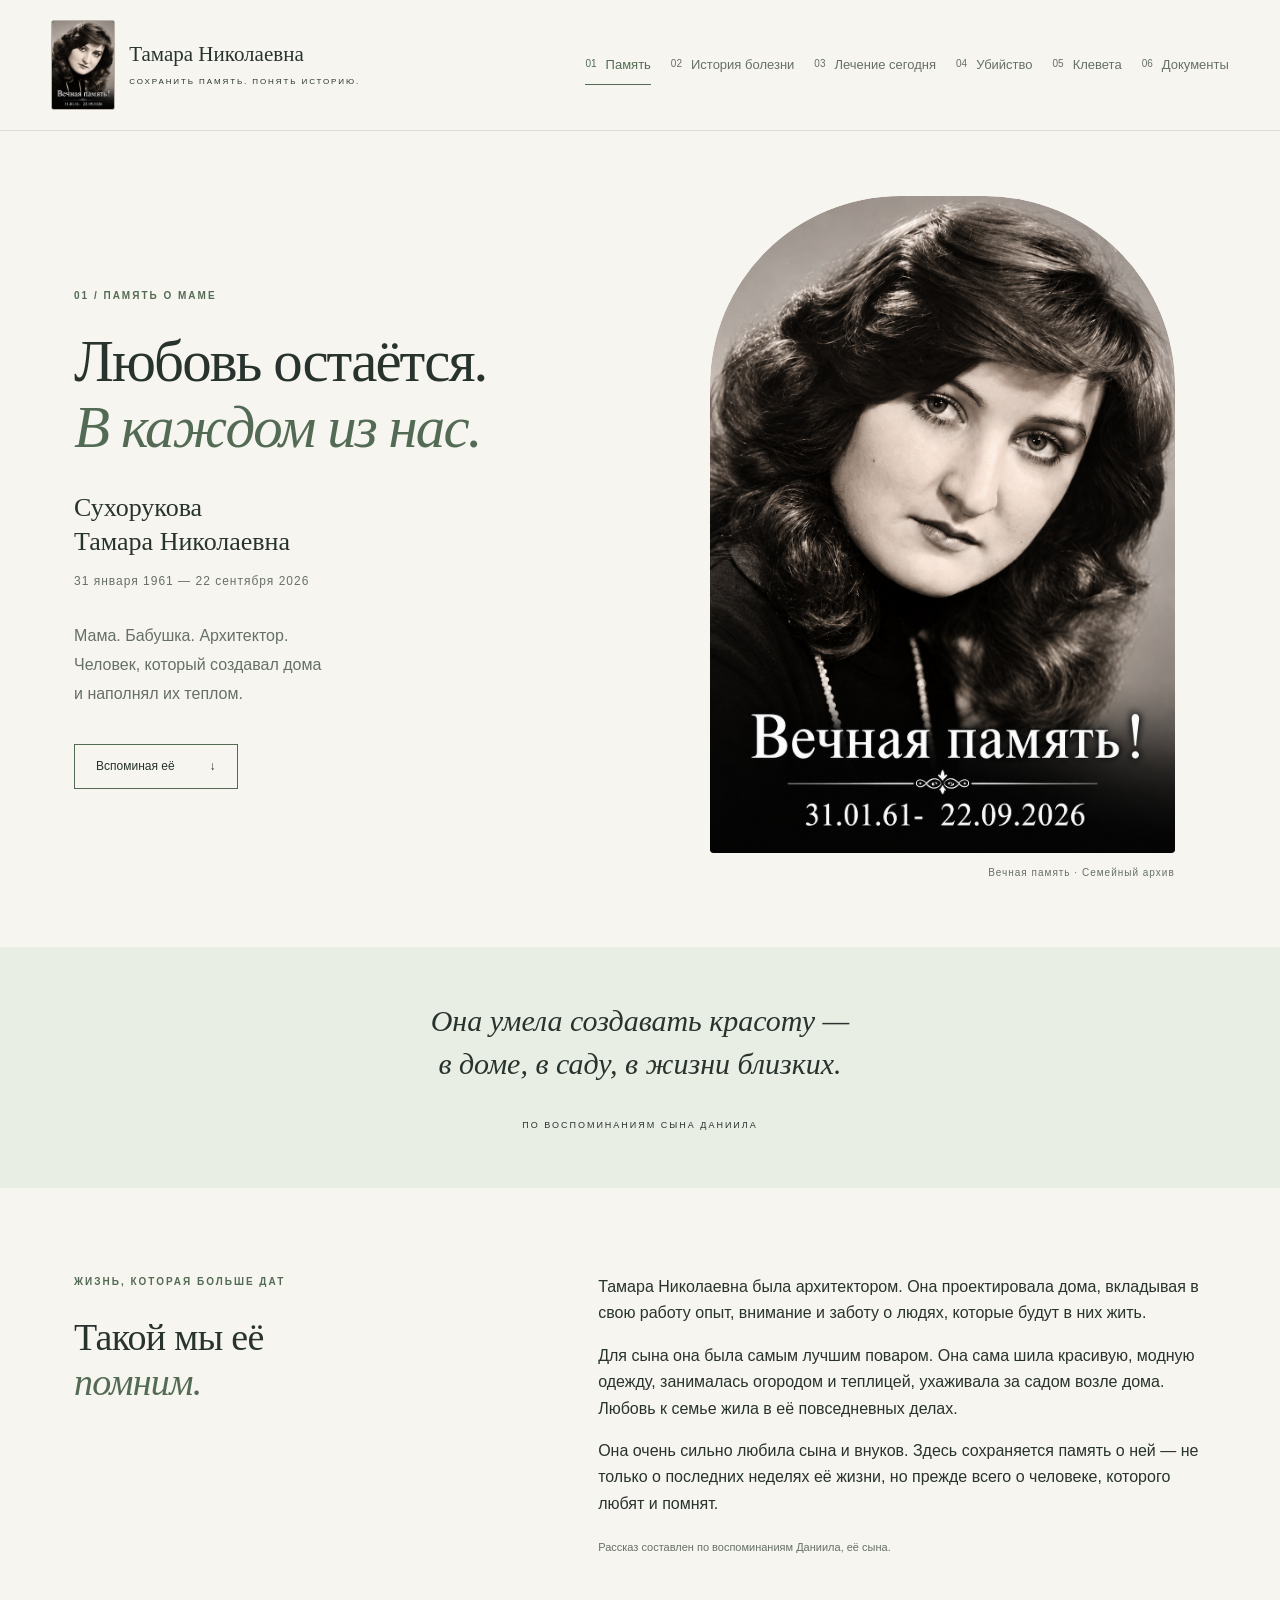
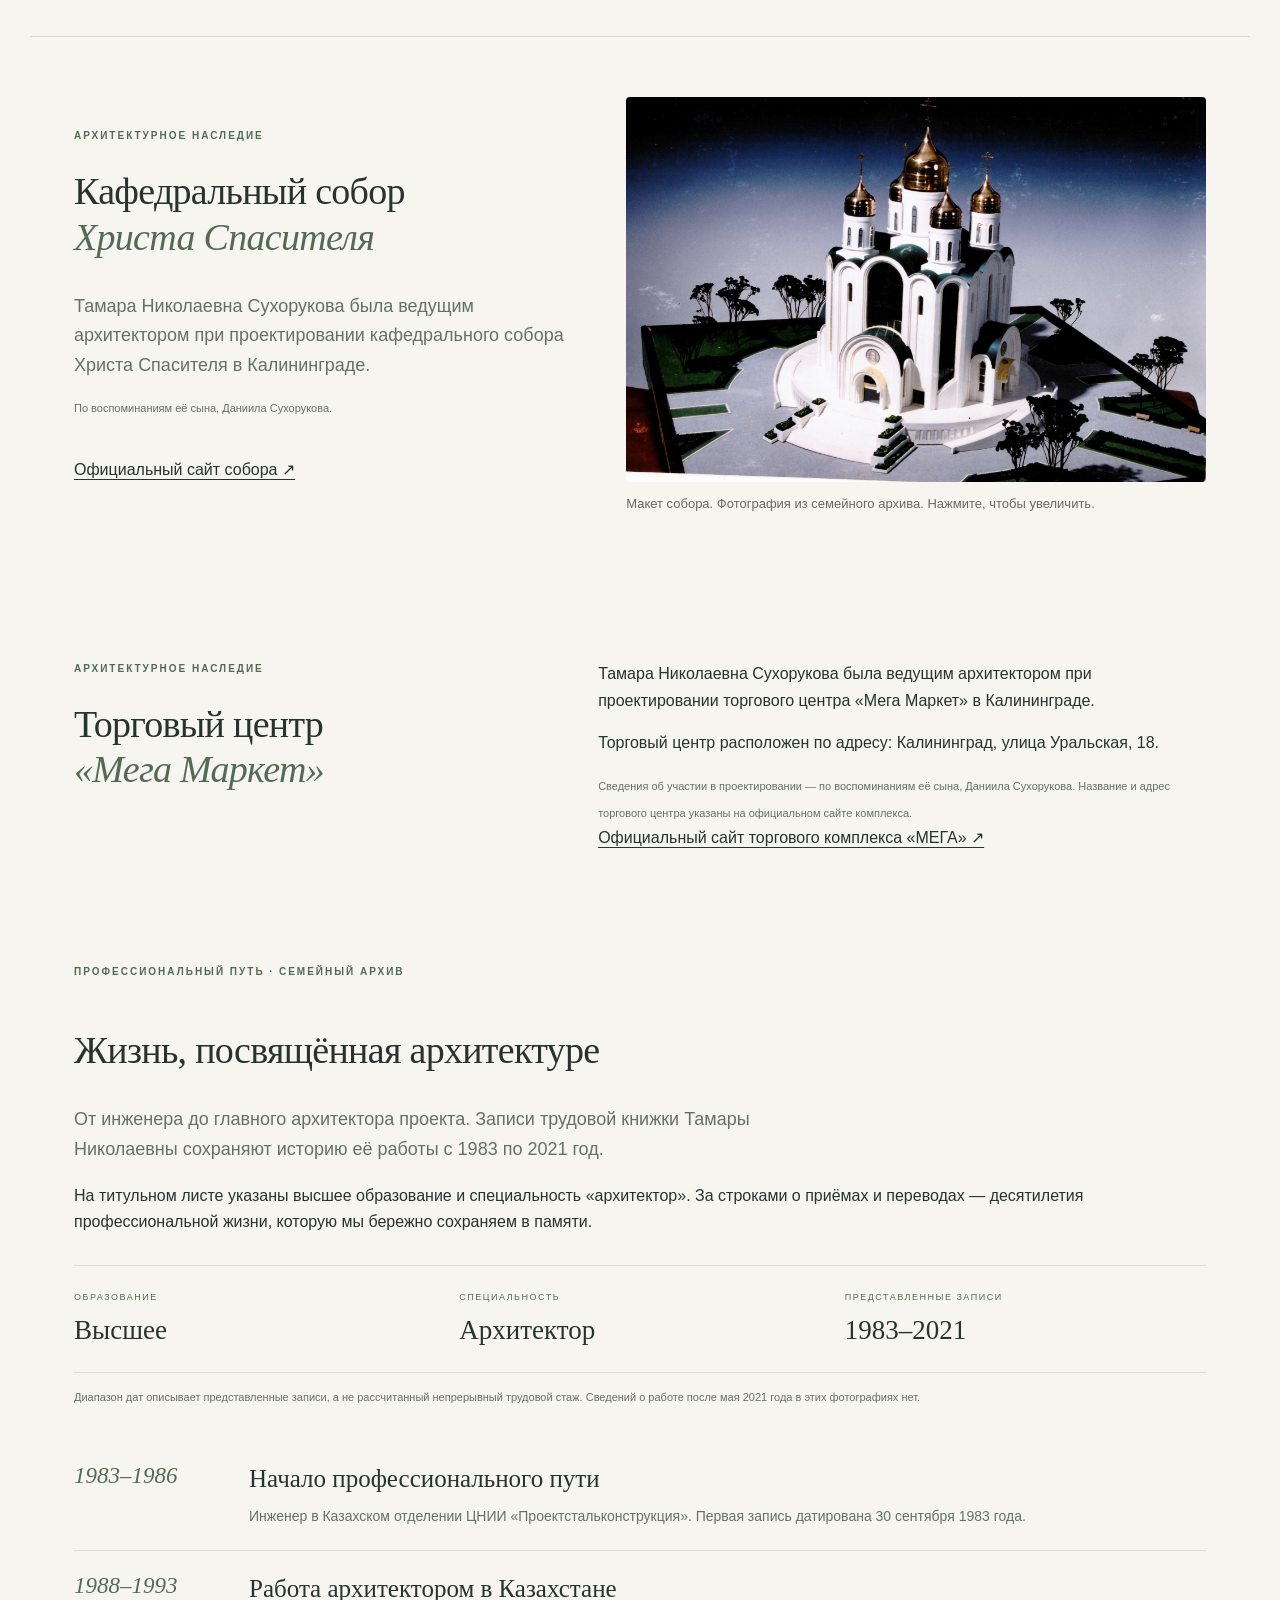
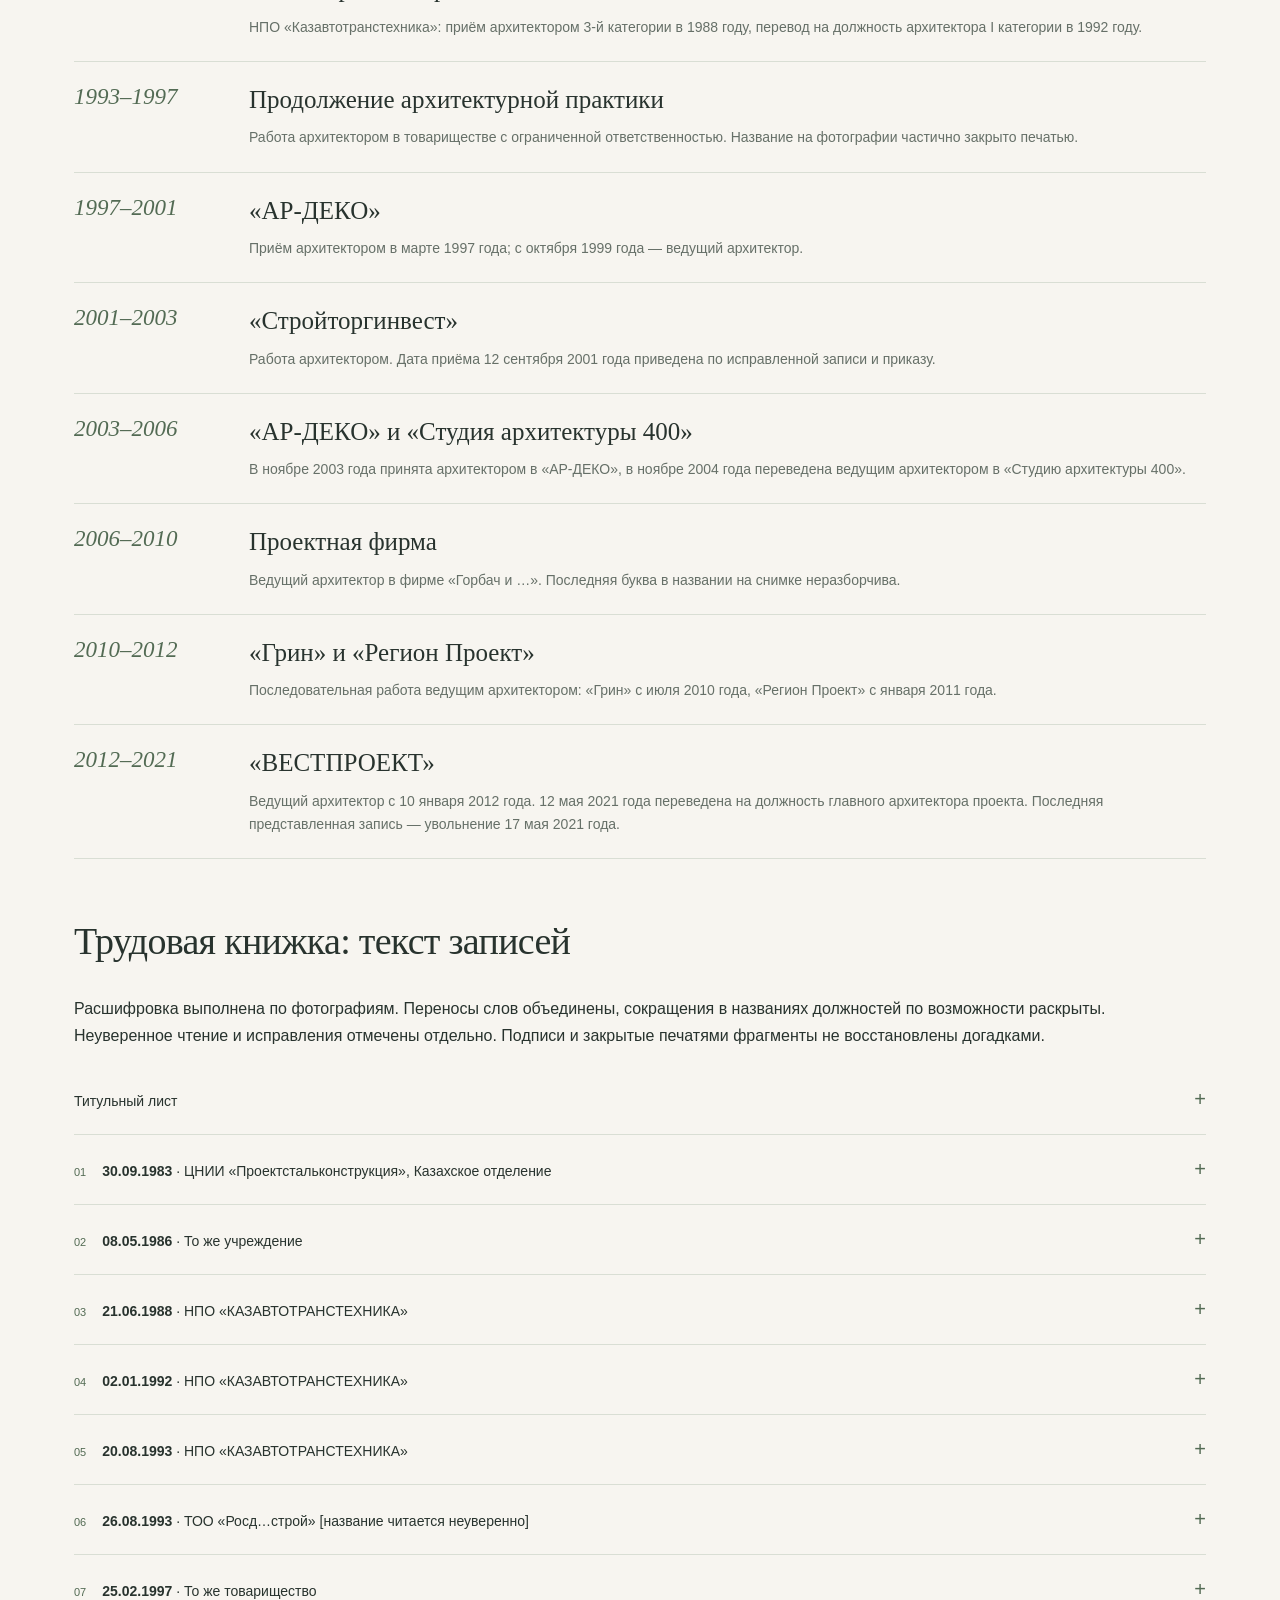
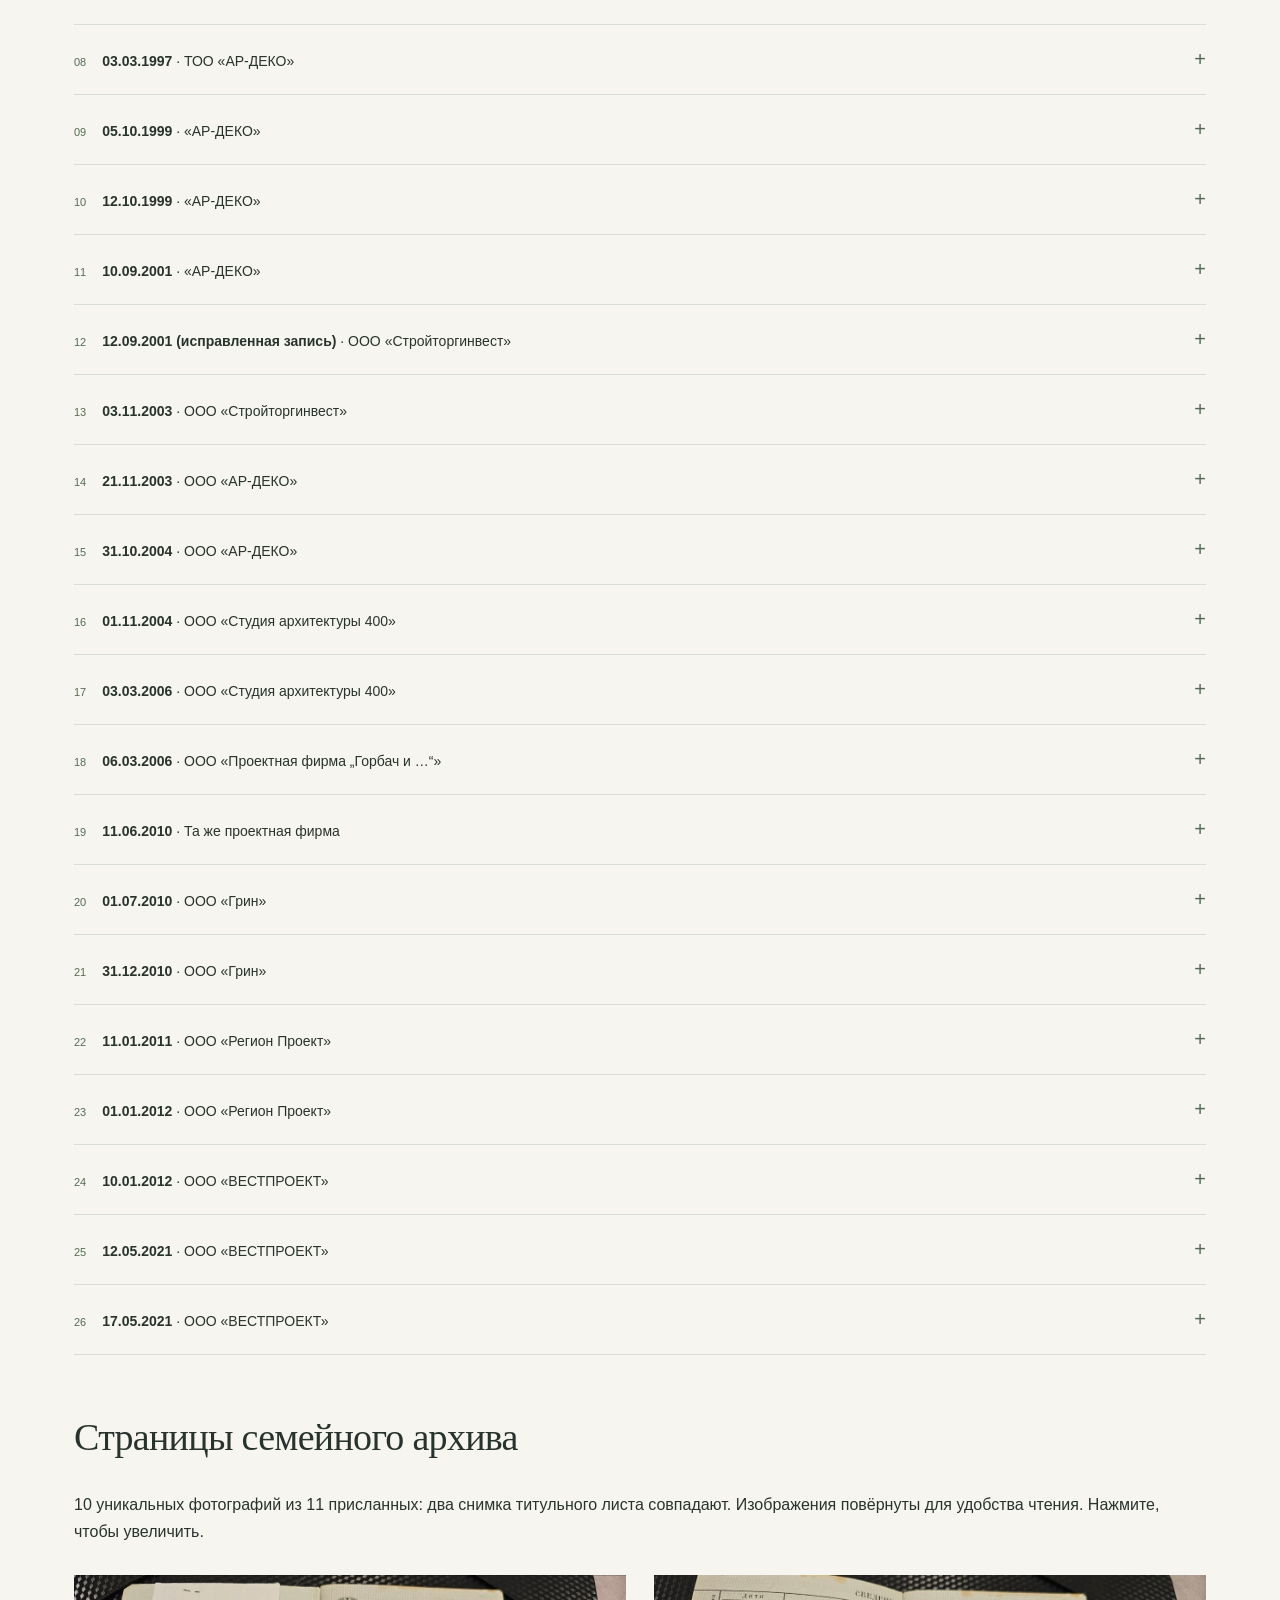
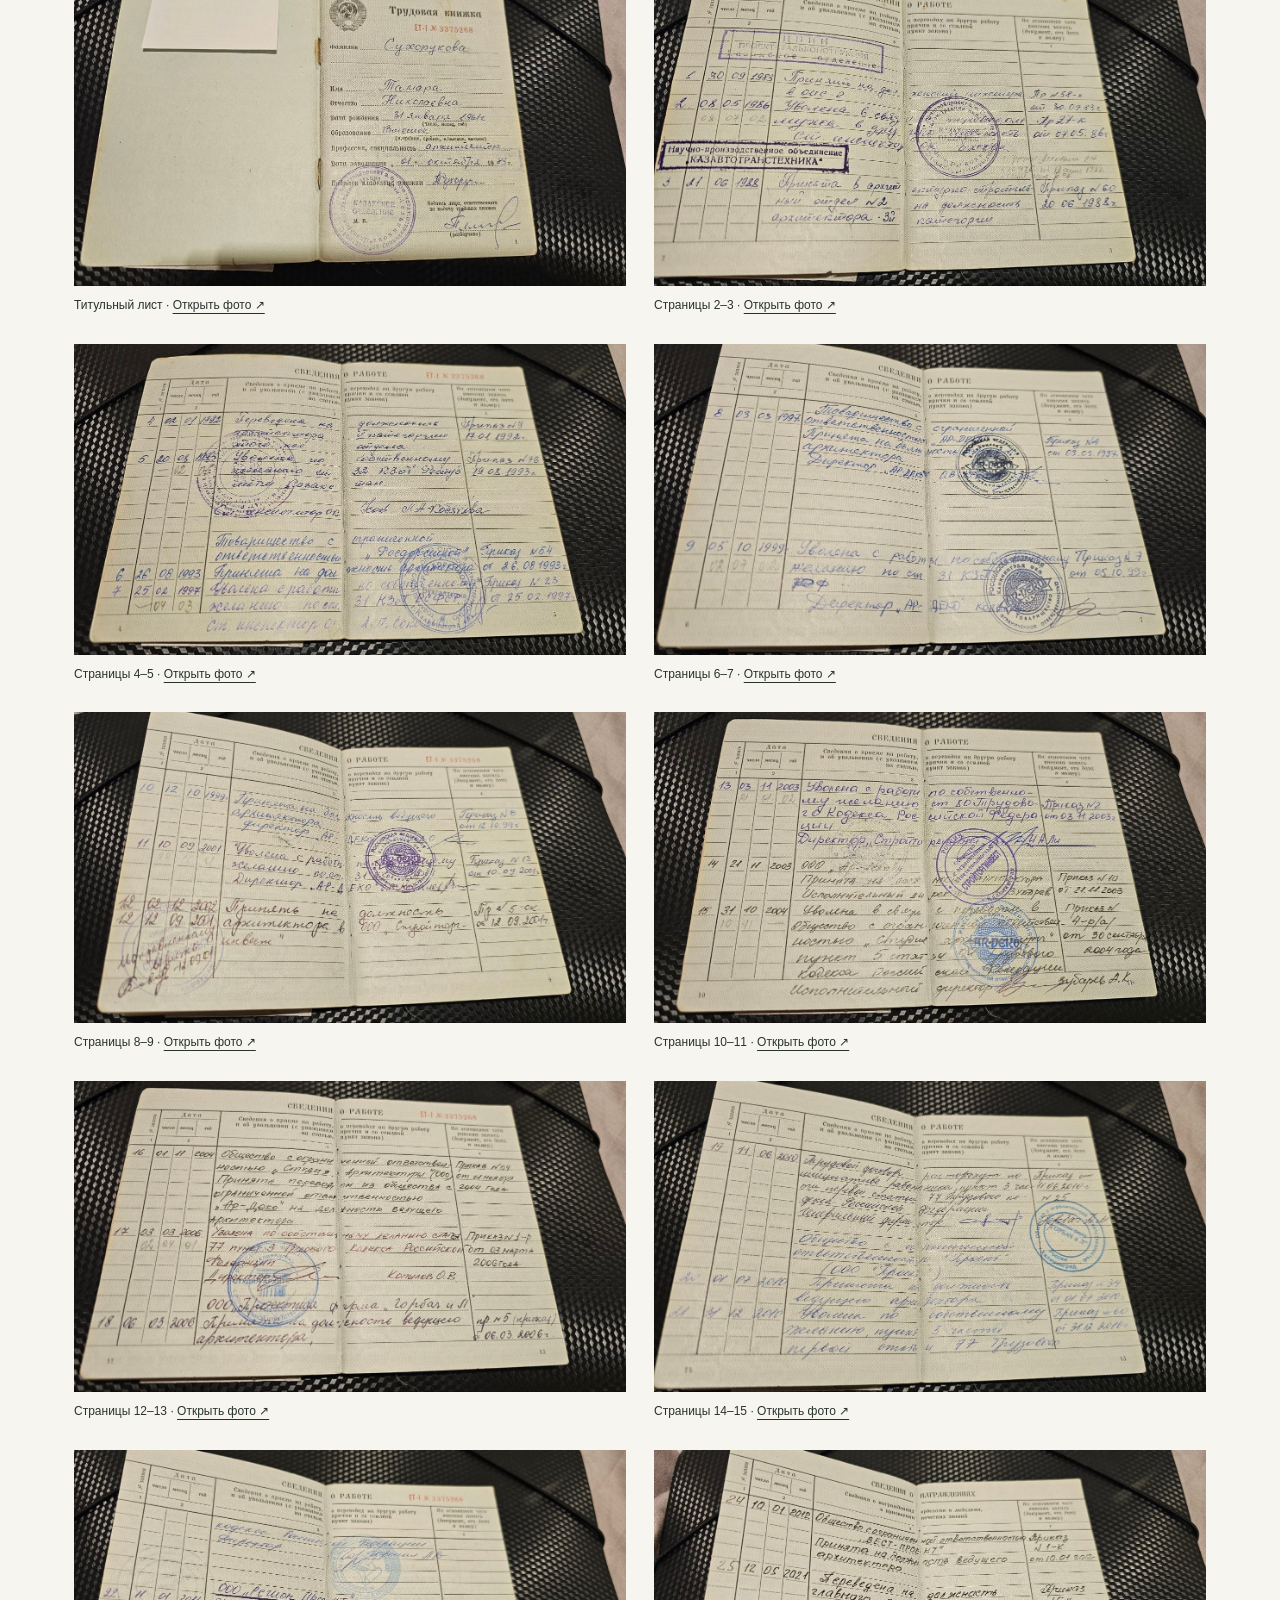
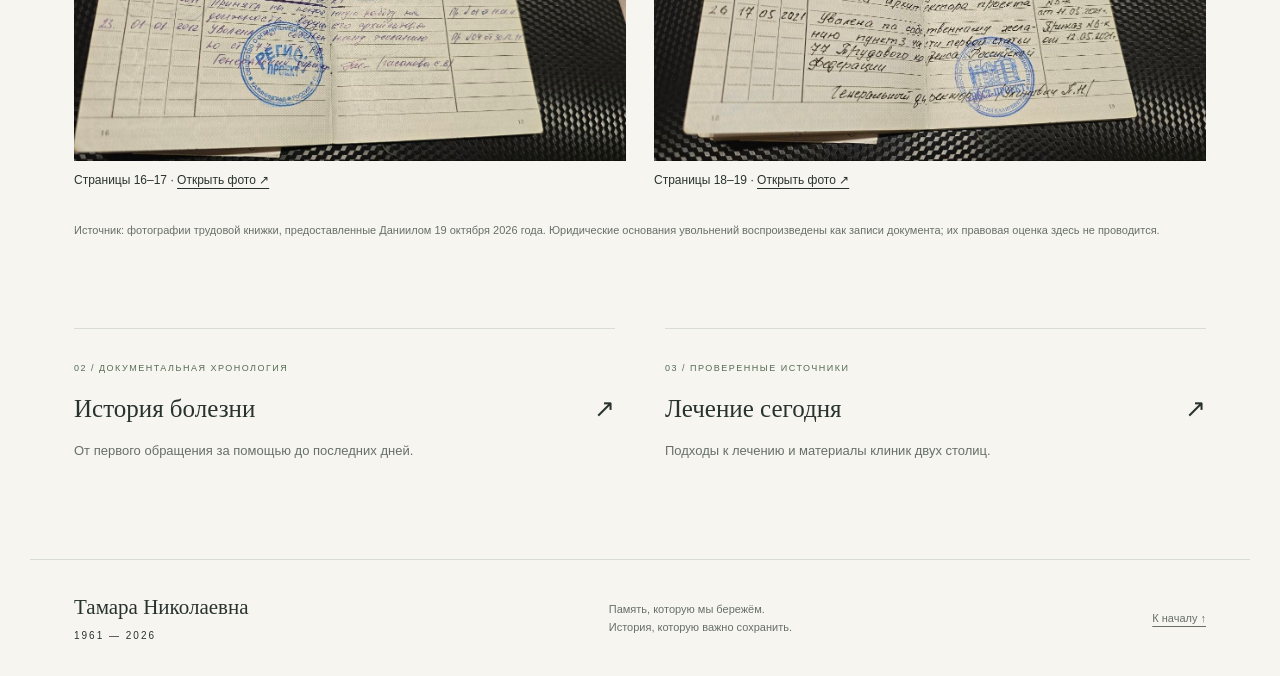
==== index.html @ e56cc1b8 "Поменять местами разделы 05 Клевета и 06 Документы" ====
<!DOCTYPE html><html lang="ru"><head><meta charset="UTF-8"><meta name="viewport" content="width=device-width, initial-scale=1"><meta name="description" content="Памяти Тамары Николаевны Сухоруковой. Семейная история, хронология болезни и проверенные материалы о лечении опухолей большого дуоденального сосочка."><title>Тамара Николаевна — память, история, знание</title><link rel="stylesheet" href="style.css"><script src="app.js" defer></script><link rel="stylesheet" href="defamation.css"><script src="defamation.js" defer></script></head><body>
<a class="skip" href="#main">К содержанию</a><header><a class="brand" href="#memory"><img class="brand-memorial" src="assets/tamara.png" alt="Тамара Николаевна — вечная память" width="64" height="90"><span>Тамара Николаевна<small>СОХРАНИТЬ ПАМЯТЬ. ПОНЯТЬ ИСТОРИЮ.</small></span></a><nav aria-label="Разделы сайта"><a href="#memory" data-page="memory">01 <span>Память</span></a><a href="#history" data-page="history">02 <span>История болезни</span></a><a href="#care" data-page="care">03 <span>Лечение сегодня</span></a><a href="#son" data-page="son">04 <span>Убийство</span></a><a href="#defamation" data-page="defamation">05 <span>Клевета</span></a><a href="#archive" data-page="archive">06 <span>Документы</span></a></nav></header>
<main id="main">
<section id="memory" class="page">
<div class="hero wrap"><div class="hero-copy"><p class="eyebrow">01 / ПАМЯТЬ О МАМЕ</p><h1>Любовь остаётся.<br><em>В каждом из нас.</em></h1><p class="fullname">Сухорукова<br>Тамара Николаевна</p><p class="dates">31 января 1961 — 22 сентября 2026</p><p class="lead">Мама. Бабушка. Архитектор.<br>Человек, который создавал дома<br>и наполнял их теплом.</p><a class="button" href="#her-life">Вспоминая её <span>↓</span></a></div><figure class="portrait"><button class="photo-open" data-photo="assets/tamara.png" data-caption="Мемориальный портрет из семейного архива. Ранее подготовленное художественное оформление фотографии." aria-label="Увеличить мемориальный портрет"><img src="assets/tamara.png" alt="Мемориальный портрет Тамары Николаевны Сухоруковой"></button><figcaption>Вечная память · Семейный архив</figcaption></figure></div>
<div class="memory-band"><p>Она умела создавать красоту —<br>в доме, в саду, в жизни близких.</p><span>ПО ВОСПОМИНАНИЯМ СЫНА ДАНИИЛА</span></div>
<div id="her-life" class="wrap life"><div><p class="eyebrow">ЖИЗНЬ, КОТОРАЯ БОЛЬШЕ ДАТ</p><h2>Такой мы её<br><em>помним.</em></h2></div><div class="life-text"><p>Тамара Николаевна была архитектором. Она проектировала дома, вкладывая в свою работу опыт, внимание и заботу о людях, которые будут в них жить.</p><p>Для сына она была самым лучшим поваром. Она сама шила красивую, модную одежду, занималась огородом и теплицей, ухаживала за садом возле дома. Любовь к семье жила в её повседневных делах.</p><p>Она очень сильно любила сына и внуков. Здесь сохраняется память о ней — не только о последних неделях её жизни, но прежде всего о человеке, которого любят и помнят.</p><small>Рассказ составлен по воспоминаниям Даниила, её сына.</small></div></div>
<section id="cathedral" class="wrap cathedral"><div><p class="eyebrow">АРХИТЕКТУРНОЕ НАСЛЕДИЕ</p><h2>Кафедральный собор<br><em>Христа Спасителя</em></h2><p class="intro-text">Тамара Николаевна Сухорукова была ведущим архитектором при проектировании кафедрального собора Христа Спасителя в Калининграде.</p><p class="small">По воспоминаниям её сына, Даниила Сухорукова.</p><a href="https://soborkld.ru/" target="_blank" rel="noopener noreferrer">Официальный сайт собора ↗</a></div><figure><button class="photo-open" data-photo="assets/christ-saviour-cathedral.jpg" data-caption="Макет кафедрального собора Христа Спасителя. Фотография предоставлена Даниилом Сухоруковым."><img src="assets/christ-saviour-cathedral.jpg" alt="Архитектурный макет кафедрального собора Христа Спасителя" loading="lazy" width="1923" height="1280"></button><figcaption>Макет собора. Фотография из семейного архива. Нажмите, чтобы увеличить.</figcaption></figure></section>
<section id="mega-market" class="wrap life"><div><p class="eyebrow">АРХИТЕКТУРНОЕ НАСЛЕДИЕ</p><h2>Торговый центр<br><em>«Мега Маркет»</em></h2></div><div class="life-text"><p>Тамара Николаевна Сухорукова была ведущим архитектором при проектировании торгового центра «Мега Маркет» в Калининграде.</p><p>Торговый центр расположен по адресу: Калининград, улица Уральская, 18.</p><small>Сведения об участии в проектировании — по воспоминаниям её сына, Даниила Сухорукова. Название и адрес торгового центра указаны на официальном сайте комплекса.</small><p><a href="https://megakd.ru/" target="_blank" rel="noopener noreferrer">Официальный сайт торгового комплекса «МЕГА» ↗</a></p></div></section>
<section id="workbook" class="wrap workbook"><p class="eyebrow">ПРОФЕССИОНАЛЬНЫЙ ПУТЬ · СЕМЕЙНЫЙ АРХИВ</p><h2>Жизнь, посвящённая архитектуре</h2><p class="intro-text">От инженера до главного архитектора проекта. Записи трудовой книжки Тамары Николаевны сохраняют историю её работы с 1983 по 2021 год.</p><p>На титульном листе указаны высшее образование и специальность «архитектор». За строками о приёмах и переводах — десятилетия профессиональной жизни, которую мы бережно сохраняем в памяти.</p><div class="workbook-facts"><div><span>ОБРАЗОВАНИЕ</span><strong>Высшее</strong></div><div><span>СПЕЦИАЛЬНОСТЬ</span><strong>Архитектор</strong></div><div><span>ПРЕДСТАВЛЕННЫЕ ЗАПИСИ</span><strong>1983–2021</strong></div></div><p class="small">Диапазон дат описывает представленные записи, а не рассчитанный непрерывный трудовой стаж. Сведений о работе после мая 2021 года в этих фотографиях нет.</p><div class="career-timeline"><article><span>1983–1986</span><div><h3>Начало профессионального пути</h3><p>Инженер в Казахском отделении ЦНИИ «Проектстальконструкция». Первая запись датирована 30 сентября 1983 года.</p></div></article><article><span>1988–1993</span><div><h3>Работа архитектором в Казахстане</h3><p>НПО «Казавтотранстехника»: приём архитектором 3-й категории в 1988 году, перевод на должность архитектора I категории в 1992 году.</p></div></article><article><span>1993–1997</span><div><h3>Продолжение архитектурной практики</h3><p>Работа архитектором в товариществе с ограниченной ответственностью. Название на фотографии частично закрыто печатью.</p></div></article><article><span>1997–2001</span><div><h3>«АР-ДЕКО»</h3><p>Приём архитектором в марте 1997 года; с октября 1999 года — ведущий архитектор.</p></div></article><article><span>2001–2003</span><div><h3>«Стройторгинвест»</h3><p>Работа архитектором. Дата приёма 12 сентября 2001 года приведена по исправленной записи и приказу.</p></div></article><article><span>2003–2006</span><div><h3>«АР-ДЕКО» и «Студия архитектуры 400»</h3><p>В ноябре 2003 года принята архитектором в «АР-ДЕКО», в ноябре 2004 года переведена ведущим архитектором в «Студию архитектуры 400».</p></div></article><article><span>2006–2010</span><div><h3>Проектная фирма</h3><p>Ведущий архитектор в фирме «Горбач и …». Последняя буква в названии на снимке неразборчива.</p></div></article><article><span>2010–2012</span><div><h3>«Грин» и «Регион Проект»</h3><p>Последовательная работа ведущим архитектором: «Грин» с июля 2010 года, «Регион Проект» с января 2011 года.</p></div></article><article><span>2012–2021</span><div><h3>«ВЕСТПРОЕКТ»</h3><p>Ведущий архитектор с 10 января 2012 года. 12 мая 2021 года переведена на должность главного архитектора проекта. Последняя представленная запись — увольнение 17 мая 2021 года.</p></div></article></div><h2>Трудовая книжка: текст записей</h2><p>Расшифровка выполнена по фотографиям. Переносы слов объединены, сокращения в названиях должностей по возможности раскрыты. Неуверенное чтение и исправления отмечены отдельно. Подписи и закрытые печатями фрагменты не восстановлены догадками.</p><details class="workbook-entry"><summary>Титульный лист</summary><dl><dt>Фамилия, имя, отчество</dt><dd>Сухорукова Тамара Николаевна</dd><dt>Дата рождения</dt><dd>31 января 1961 года</dd><dt>Образование</dt><dd>Высшее</dd><dt>Профессия, специальность</dt><dd>Архитектор</dd><dt>Серия и номер</dt><dd>ЕТ-I № 3375268</dd><dt>Дата заполнения</dt><dd>Октябрь 1983 года; число читается неуверенно, предположительно 01.</dd><dt>Печать</dt><dd>Казахское отделение; по окружности — наименование «Проектстальконструкция». Подписи владельца и ответственного лица на фото, полная расшифровка подписей не установлена.</dd></dl><a href="#workbook-photo-0">Посмотреть титульный лист ↓</a></details><details class="workbook-entry"><summary><span class="entry-no">01</span><span><b>30.09.1983</b> · ЦНИИ «Проектстальконструкция», Казахское отделение</span></summary><p>Принята на должность инженера в ОИС 2.</p><p><strong>Основание:</strong> Пр. № 58-к от 30.09.83 г.</p><p class="transcription-note">Аббревиатура подразделения читается как «ОИС 2», требует сверки.</p><a href="#workbook-photo-1">Открыть фотографию записи ↓</a></details><details class="workbook-entry"><summary><span class="entry-no">02</span><span><b>08.05.1986</b> · То же учреждение</span></summary><p>Уволена в связи с переводом мужа в другую местность.</p><p><strong>Основание:</strong> Пр. 27-к от 07.05.86 г.</p><p class="transcription-note">Под текстом заметны слабые карандашные пометы; подпись старшего инспектора отдела кадров неразборчива.</p><a href="#workbook-photo-1">Открыть фотографию записи ↓</a></details><details class="workbook-entry"><summary><span class="entry-no">03</span><span><b>21.06.1988</b> · НПО «КАЗАВТОТРАНСТЕХНИКА»</span></summary><p>Принята в отдел № 2 на должность архитектора 3-й категории.</p><p><strong>Основание:</strong> Приказ № 60 от 20.06.1988 г.</p><p class="transcription-note">Полное название отдела перед словами «отдел № 2» неуверенно читается как «отдел генерального обеспечения»; в краткой записи не раскрыто.</p><a href="#workbook-photo-1">Открыть фотографию записи ↓</a></details><details class="workbook-entry"><summary><span class="entry-no">04</span><span><b>02.01.1992</b> · НПО «КАЗАВТОТРАНСТЕХНИКА»</span></summary><p>Переведена на должность архитектора I категории [часть строки неразборчива].</p><p><strong>Основание:</strong> Приказ № 9 от 17.01.1992 г.</p><p class="transcription-note">Видны зачёркивания в названии должности; окончание строки перекрыто печатью.</p><a href="#workbook-photo-2">Открыть фотографию записи ↓</a></details><details class="workbook-entry"><summary><span class="entry-no">05</span><span><b>20.08.1993</b> · НПО «КАЗАВТОТРАНСТЕХНИКА»</span></summary><p>Уволена по собственному желанию, ст. 32 КЗоТ Республики Казахстан.</p><p><strong>Основание:</strong> Приказ № 76 от 19.08.1993 г.</p><p class="transcription-note">Подпись начальника отдела кадров читается не полностью.</p><a href="#workbook-photo-2">Открыть фотографию записи ↓</a></details><details class="workbook-entry"><summary><span class="entry-no">06</span><span><b>26.08.1993</b> · ТОО «Росд…строй» [название читается неуверенно]</span></summary><p>Принята на должность архитектора.</p><p><strong>Основание:</strong> Приказ № 54 от 26.08.1993 г.</p><p class="transcription-note">Наименование организации перекрыто печатью; в заголовке — «Товарищество с ограниченной ответственностью».</p><a href="#workbook-photo-2">Открыть фотографию записи ↓</a></details><details class="workbook-entry"><summary><span class="entry-no">07</span><span><b>25.02.1997</b> · То же товарищество</span></summary><p>Уволена с работы по собственному желанию по ст. 31 КЗоТ Российской Федерации.</p><p><strong>Основание:</strong> Приказ № 23 от 25.02.1997 г.</p><p class="transcription-note">Часть формулировки под печатью; дата и основание читаются.</p><a href="#workbook-photo-2">Открыть фотографию записи ↓</a></details><details class="workbook-entry"><summary><span class="entry-no">08</span><span><b>03.03.1997</b> · ТОО «АР-ДЕКО»</span></summary><p>Принята на должность архитектора.</p><p><strong>Основание:</strong> Приказ № 1 от 03.03.1997 г.</p><p class="transcription-note">Название также присутствует в строке подписи директора.</p><a href="#workbook-photo-3">Открыть фотографию записи ↓</a></details><details class="workbook-entry"><summary><span class="entry-no">09</span><span><b>05.10.1999</b> · «АР-ДЕКО»</span></summary><p>Уволена с работы по собственному желанию по ст. 31 КЗоТ РФ.</p><p><strong>Основание:</strong> Приказ № 7 от 05.10.99 г.</p><p class="transcription-note">Подпись директора, часть фамилии перекрыта печатью.</p><a href="#workbook-photo-3">Открыть фотографию записи ↓</a></details><details class="workbook-entry"><summary><span class="entry-no">10</span><span><b>12.10.1999</b> · «АР-ДЕКО»</span></summary><p>Принята на должность ведущего архитектора.</p><p><strong>Основание:</strong> Приказ № 8 от 12.10.99 г.</p><p class="transcription-note">Организация определяется по подписи и печати на развороте.</p><a href="#workbook-photo-4">Открыть фотографию записи ↓</a></details><details class="workbook-entry"><summary><span class="entry-no">11</span><span><b>10.09.2001</b> · «АР-ДЕКО»</span></summary><p>Уволена с работы по собственному желанию по ст. 31 [часть обозначения кодекса неразборчива].</p><p><strong>Основание:</strong> Приказ № 13 от 10.09.2001 г.</p><p class="transcription-note">Печать закрывает часть текста.</p><a href="#workbook-photo-4">Открыть фотографию записи ↓</a></details><details class="workbook-entry"><summary><span class="entry-no">12</span><span><b>12.09.2001 (исправленная запись)</b> · ООО «Стройторгинвест»</span></summary><p>Принять на должность архитектора в ООО «Стройторгинвест».</p><p><strong>Основание:</strong> Пр. № 5-ок от 12.09.2001 г.</p><p class="transcription-note">Сверху видна зачёркнутая дата 02.12.2002 и повторённый номер 12; рядом удостоверяющая помета читается не полностью. Для хронологии использована исправленная дата и дата приказа.</p><a href="#workbook-photo-4">Открыть фотографию записи ↓</a></details><details class="workbook-entry"><summary><span class="entry-no">13</span><span><b>03.11.2003</b> · ООО «Стройторгинвест»</span></summary><p>Уволена с работы по собственному желанию, ст. 80 Трудового кодекса Российской Федерации.</p><p><strong>Основание:</strong> Приказ № 2 от 03.11.2003 г.</p><p class="transcription-note">Правовая ссылка воспроизведена из книжки, без правовой оценки. Под строкой есть слабые пометы.</p><a href="#workbook-photo-5">Открыть фотографию записи ↓</a></details><details class="workbook-entry"><summary><span class="entry-no">14</span><span><b>21.11.2003</b> · ООО «АР-ДЕКО»</span></summary><p>Принята на должность архитектора.</p><p><strong>Основание:</strong> Приказ № 10 от 21.11.2003 г.</p><p class="transcription-note">Название работодателя в рукописной строке бледное; также читается на печати.</p><a href="#workbook-photo-5">Открыть фотографию записи ↓</a></details><details class="workbook-entry"><summary><span class="entry-no">15</span><span><b>31.10.2004</b> · ООО «АР-ДЕКО»</span></summary><p>Уволена в связи с переводом в Общество с ограниченной ответственностью «Студия архитектуры 400», пункт 5 статьи 77 Трудового кодекса Российской Федерации.</p><p><strong>Основание:</strong> Приказ № 4-р(а) от 30 сентября 2004 года.</p><p class="transcription-note">Часть названия получателя закрыта печатью; оно читается в следующей записи. Дата приказа приведена как на фотографии и отличается от месяца увольнения.</p><a href="#workbook-photo-5">Открыть фотографию записи ↓</a></details><details class="workbook-entry"><summary><span class="entry-no">16</span><span><b>01.11.2004</b> · ООО «Студия архитектуры 400»</span></summary><p>Принята переводом из общества с ограниченной ответственностью «АР-Деко» на должность ведущего архитектора.</p><p><strong>Основание:</strong> Приказ № 04 от 01 ноября 2004 года.</p><p class="transcription-note">Название организации записано над текстом приёма.</p><a href="#workbook-photo-6">Открыть фотографию записи ↓</a></details><details class="workbook-entry"><summary><span class="entry-no">17</span><span><b>03.03.2006</b> · ООО «Студия архитектуры 400»</span></summary><p>Уволена по собственному желанию, статья 77 пункт 3 Трудового кодекса Российской Федерации.</p><p><strong>Основание:</strong> Приказ № 1-р от 03 марта 2006 года.</p><p class="transcription-note">Подпись директора: Копылов О. В. [чтение фамилии неуверенное].</p><a href="#workbook-photo-6">Открыть фотографию записи ↓</a></details><details class="workbook-entry"><summary><span class="entry-no">18</span><span><b>06.03.2006</b> · ООО «Проектная фирма „Горбач и …“»</span></summary><p>Принята на должность ведущего архитектора.</p><p><strong>Основание:</strong> Пр. № 5 (приказ) от 06.03.2006 г.</p><p class="transcription-note">Последняя буква в названии фирмы неразборчива; на следующем развороте также имеется её печать.</p><a href="#workbook-photo-6">Открыть фотографию записи ↓</a></details><details class="workbook-entry"><summary><span class="entry-no">19</span><span><b>11.06.2010</b> · Та же проектная фирма</span></summary><p>Трудовой договор расторгнут по инициативе работника, пункт 3 части первой статьи 77 Трудового кодекса Российской Федерации.</p><p><strong>Основание:</strong> Приказ от 11.06.2010 г. № 25.</p><p class="transcription-note">Ниже — подпись генерального директора и печать.</p><a href="#workbook-photo-7">Открыть фотографию записи ↓</a></details><details class="workbook-entry"><summary><span class="entry-no">20</span><span><b>01.07.2010</b> · ООО «Грин»</span></summary><p>Принята на должность ведущего архитектора.</p><p><strong>Основание:</strong> Приказ № 34 от 01.07.2010 г.</p><p class="transcription-note">В заголовке: «Общество с ограниченной ответственностью „Грин“ (ООО „Грин“)».</p><a href="#workbook-photo-7">Открыть фотографию записи ↓</a></details><details class="workbook-entry"><summary><span class="entry-no">21</span><span><b>31.12.2010</b> · ООО «Грин»</span></summary><p>Уволена по собственному желанию, пункт 3 части первой статьи 77 Трудового кодекса Российской Федерации.</p><p><strong>Основание:</strong> Приказ № 60 от 31.12.2010 г.</p><p class="transcription-note">Окончание записи находится вверху следующего разворота, стр. 16–17.</p><a href="#workbook-photo-7">Открыть фотографию записи ↓</a></details><details class="workbook-entry"><summary><span class="entry-no">22</span><span><b>11.01.2011</b> · ООО «Регион Проект»</span></summary><p>Принята на постоянную работу на должность ведущего архитектора.</p><p><strong>Основание:</strong> Пр. № 01 от 11.01.11.</p><p class="transcription-note">Наименование подтверждается печатью.</p><a href="#workbook-photo-8">Открыть фотографию записи ↓</a></details><details class="workbook-entry"><summary><span class="entry-no">23</span><span><b>01.01.2012</b> · ООО «Регион Проект»</span></summary><p>Уволена по собственному желанию по ст. [номер закрыт печатью] РФ.</p><p><strong>Основание:</strong> Пр. № 04 от 30.12.11.</p><p class="transcription-note">Дата записи читается как 01.01.2012. Подпись генерального директора частично неразборчива.</p><a href="#workbook-photo-8">Открыть фотографию записи ↓</a></details><details class="workbook-entry"><summary><span class="entry-no">24</span><span><b>10.01.2012</b> · ООО «ВЕСТПРОЕКТ»</span></summary><p>Принята на должность ведущего архитектора.</p><p><strong>Основание:</strong> Приказ № 1-к от 10.01.2012 г.</p><p class="transcription-note">Запись размещена на странице с печатным заголовком «Сведения о награждениях», но по содержанию относится к работе.</p><a href="#workbook-photo-9">Открыть фотографию записи ↓</a></details><details class="workbook-entry"><summary><span class="entry-no">25</span><span><b>12.05.2021</b> · ООО «ВЕСТПРОЕКТ»</span></summary><p>Переведена на должность главного архитектора проекта.</p><p><strong>Основание:</strong> Приказ № 5-к от 11.05.2021 г.</p><p class="transcription-note">Дата перевода и дата приказа различаются на один день, как в оригинале.</p><a href="#workbook-photo-9">Открыть фотографию записи ↓</a></details><details class="workbook-entry"><summary><span class="entry-no">26</span><span><b>17.05.2021</b> · ООО «ВЕСТПРОЕКТ»</span></summary><p>Уволена по собственному желанию, пункт 3 части первой статьи 77 Трудового кодекса Российской Федерации.</p><p><strong>Основание:</strong> Приказ № 6-к от 12.05.2021 г.</p><p class="transcription-note">Ниже — подпись генерального директора и печать. Фамилия в подписи читается неуверенно.</p><a href="#workbook-photo-9">Открыть фотографию записи ↓</a></details><h2 class="workbook-gallery-title">Страницы семейного архива</h2><p>10 уникальных фотографий из 11 присланных: два снимка титульного листа совпадают. Изображения повёрнуты для удобства чтения. Нажмите, чтобы увеличить.</p><div class="workbook-gallery"><figure id="workbook-photo-0"><button class="photo-open" data-photo="assets/workbook/page-0.jpg" data-caption="Трудовая книжка Сухоруковой Тамары Николаевны. Титульный лист."><img src="assets/workbook/page-0.jpg" loading="lazy" alt="Трудовая книжка: Титульный лист"></button><figcaption>Титульный лист · <a href="assets/workbook/page-0.jpg" target="_blank" rel="noopener">Открыть фото ↗</a></figcaption></figure><figure id="workbook-photo-1"><button class="photo-open" data-photo="assets/workbook/page-1.jpg" data-caption="Трудовая книжка Сухоруковой Тамары Николаевны. Страницы 2–3."><img src="assets/workbook/page-1.jpg" loading="lazy" alt="Трудовая книжка: Страницы 2–3"></button><figcaption>Страницы 2–3 · <a href="assets/workbook/page-1.jpg" target="_blank" rel="noopener">Открыть фото ↗</a></figcaption></figure><figure id="workbook-photo-2"><button class="photo-open" data-photo="assets/workbook/page-2.jpg" data-caption="Трудовая книжка Сухоруковой Тамары Николаевны. Страницы 4–5."><img src="assets/workbook/page-2.jpg" loading="lazy" alt="Трудовая книжка: Страницы 4–5"></button><figcaption>Страницы 4–5 · <a href="assets/workbook/page-2.jpg" target="_blank" rel="noopener">Открыть фото ↗</a></figcaption></figure><figure id="workbook-photo-3"><button class="photo-open" data-photo="assets/workbook/page-3.jpg" data-caption="Трудовая книжка Сухоруковой Тамары Николаевны. Страницы 6–7."><img src="assets/workbook/page-3.jpg" loading="lazy" alt="Трудовая книжка: Страницы 6–7"></button><figcaption>Страницы 6–7 · <a href="assets/workbook/page-3.jpg" target="_blank" rel="noopener">Открыть фото ↗</a></figcaption></figure><figure id="workbook-photo-4"><button class="photo-open" data-photo="assets/workbook/page-4.jpg" data-caption="Трудовая книжка Сухоруковой Тамары Николаевны. Страницы 8–9."><img src="assets/workbook/page-4.jpg" loading="lazy" alt="Трудовая книжка: Страницы 8–9"></button><figcaption>Страницы 8–9 · <a href="assets/workbook/page-4.jpg" target="_blank" rel="noopener">Открыть фото ↗</a></figcaption></figure><figure id="workbook-photo-5"><button class="photo-open" data-photo="assets/workbook/page-5.jpg" data-caption="Трудовая книжка Сухоруковой Тамары Николаевны. Страницы 10–11."><img src="assets/workbook/page-5.jpg" loading="lazy" alt="Трудовая книжка: Страницы 10–11"></button><figcaption>Страницы 10–11 · <a href="assets/workbook/page-5.jpg" target="_blank" rel="noopener">Открыть фото ↗</a></figcaption></figure><figure id="workbook-photo-6"><button class="photo-open" data-photo="assets/workbook/page-6.jpg" data-caption="Трудовая книжка Сухоруковой Тамары Николаевны. Страницы 12–13."><img src="assets/workbook/page-6.jpg" loading="lazy" alt="Трудовая книжка: Страницы 12–13"></button><figcaption>Страницы 12–13 · <a href="assets/workbook/page-6.jpg" target="_blank" rel="noopener">Открыть фото ↗</a></figcaption></figure><figure id="workbook-photo-7"><button class="photo-open" data-photo="assets/workbook/page-7.jpg" data-caption="Трудовая книжка Сухоруковой Тамары Николаевны. Страницы 14–15."><img src="assets/workbook/page-7.jpg" loading="lazy" alt="Трудовая книжка: Страницы 14–15"></button><figcaption>Страницы 14–15 · <a href="assets/workbook/page-7.jpg" target="_blank" rel="noopener">Открыть фото ↗</a></figcaption></figure><figure id="workbook-photo-8"><button class="photo-open" data-photo="assets/workbook/page-8.jpg" data-caption="Трудовая книжка Сухоруковой Тамары Николаевны. Страницы 16–17."><img src="assets/workbook/page-8.jpg" loading="lazy" alt="Трудовая книжка: Страницы 16–17"></button><figcaption>Страницы 16–17 · <a href="assets/workbook/page-8.jpg" target="_blank" rel="noopener">Открыть фото ↗</a></figcaption></figure><figure id="workbook-photo-9"><button class="photo-open" data-photo="assets/workbook/page-9.jpg" data-caption="Трудовая книжка Сухоруковой Тамары Николаевны. Страницы 18–19."><img src="assets/workbook/page-9.jpg" loading="lazy" alt="Трудовая книжка: Страницы 18–19"></button><figcaption>Страницы 18–19 · <a href="assets/workbook/page-9.jpg" target="_blank" rel="noopener">Открыть фото ↗</a></figcaption></figure></div><p class="small">Источник: фотографии трудовой книжки, предоставленные Даниилом 19 октября 2026 года. Юридические основания увольнений воспроизведены как записи документа; их правовая оценка здесь не проводится.</p></section><div class="wrap next-links"><a href="#history"><span>02 / ДОКУМЕНТАЛЬНАЯ ХРОНОЛОГИЯ</span><h3>История болезни <b>↗</b></h3><p>От первого обращения за помощью до последних дней.</p></a><a href="#care"><span>03 / ПРОВЕРЕННЫЕ ИСТОЧНИКИ</span><h3>Лечение сегодня <b>↗</b></h3><p>Подходы к лечению и материалы клиник двух столиц.</p></a></div>
</section>
<section id="history" class="page" hidden><div class="wrap history-update"><a href="#son">Подробная хронология и уточнения автора — в разделе «Показания сына» ↗</a></div><div class="wrap page-intro"><p class="eyebrow">02 / ИСТОРИЯ БОЛЕЗНИ</p><h1>Сохранить события.<br><em>Разобраться в деталях.</em></h1><p class="intro-text">Август — сентябрь 2026 года. Хронология обращений за помощью, обследований и вмешательств, восстановленная по сообщениям сына.</p><div class="note">В этой версии оригиналы медицинских протоколов не приложены. Даты, показатели и описания ниже переданы со слов Даниила, в том числе по его пересказу документов. Это семейная хронология, а не заключение медицинской экспертизы.</div></div>
<div class="wrap history-layout"><aside class="history-aside"><p class="eyebrow">ХРОНОЛОГИЯ</p><a href="#august">Август 2026 <span>↓</span></a><a href="#september">Сентябрь 2026 <span>↓</span></a><a href="#questions">Открытые вопросы <span>↓</span></a><a href="#documents">Документы для сверки <span>↓</span></a><div class="aside-note">Каждое событие можно раскрыть и прочитать подробнее.</div></aside><div>
<h2 id="august" class="month">Август <span>2026</span></h2><div id="august-events" class="timeline"></div><h2 id="september" class="month">Сентябрь <span>2026</span></h2><div id="september-events" class="timeline"></div>
<div class="diagnosis"><p class="eyebrow">ДИАГНОЗ В ПЕРЕСКАЗЕ РЕЗУЛЬТАТА БИОПСИИ</p><h3>Инвазивная низкодифференцированная карцинома G3 ампулы большого дуоденального сосочка</h3><p>Сообщены некроз и выраженное воспаление. Код, указанный в семейной переписке: C24.1. G3 характеризует степень дифференцировки опухоли и не означает автоматически III стадию. Стадия TNM по имеющимся здесь сведениям не установлена.</p></div>
<div id="questions" class="subsection"><p class="eyebrow">ВОПРОСЫ СЕМЬИ</p><h2>Что ещё необходимо установить</h2><p>Эти вопросы требуют изучения истории болезни специалистами. Само наличие вопроса не доказывает нарушение или причинную связь со смертью.</p><details><summary>Почему после дренирования сохранялась желтуха?</summary><p>Нужны динамика билирубина, протокол ЭРХПГ, данные о положении и проходимости стента, оттоке по дренажу, инфекции и функции печени. Отдельно — оценка дренирования правой и левой долей по оригиналу МРХПГ.</p></details><details><summary>Как учитывались биопсия, состояние печени и риск кровотечения?</summary><p>Нужно установить время готовности результата биопсии и ознакомления врачей, содержание консилиума, показатели МНО/ПВ, АЧТВ, фибриногена и тромбоцитов, а также проведённую коррекцию нарушений перед каждым вмешательством.</p></details><details><summary>Каковы были цель и точный объём операций 17 и 18 сентября?</summary><p>Нужны оба операционных протокола, показания к экстренности, анестезиологические карты, сведения о кровопотере, гемотрансфузиях и послеоперационном ведении. По длине разреза и количеству трубок нельзя надёжно восстановить выполненную операцию.</p></details><details><summary>Какие альтернативы и перевод в другой центр обсуждались?</summary><p>Семья просит установить, оценивались ли повторная ЭРХПГ, ревизия или замена стента, иные способы дренирования и перевод. Возможность каждого метода в конкретный момент зависит от анатомии, состояния пациентки, противопоказаний и доступной помощи.</p></details><details><summary>Как оформлялись согласие и отказ пациентки?</summary><p>Даниил сообщил о письменном отказе мамы от открытой операции и просьбе о переводе, а позднее — об обсуждении открытого вмешательства. Нужно сверить даты, содержание всех форм согласия и отказа и объяснение рисков с фактически выполненными вмешательствами.</p></details><details><summary>Чем подтверждены сообщения о метастазах и причина смерти?</summary><p>Со слов сына, врачи позднее говорили о метастазах в левой доле печени и нарушении свёртывания. Эти сведения здесь не подтверждены первичными документами. Необходимы лучевые исследования, гистология, итоговый эпикриз и патологоанатомическое заключение, если вскрытие проводилось.</p></details></div>
<div id="documents" class="subsection"><p class="eyebrow">АРХИВ ДОКАЗАТЕЛЬСТВ</p><h2>Документы для сверки хронологии</h2><p>Перечень показывает, какие первичные материалы нужны для полноценного разбора. Сканов в этой версии пока нет.</p><ul class="doc-list"><li>Вызов скорой помощи 10 августа и история госпитализации 11 августа</li><li>ЭГДС и МРТ/МРХПГ от 15 августа, оригинал МРХПГ от 16 сентября</li><li>Протокол установки наружного дренажа и листы учёта отделяемого</li><li>Протокол ЭРХПГ и стентирования от 8 сентября</li><li>Оригинал биопсии с датой подписания и регистрационным номером</li><li>Анализы в динамике, включая коагулограмму перед операциями</li><li>Протоколы консилиумов, согласия, отказы и обращения о переводе</li><li>Протоколы операций 17–18 сентября и карты анестезии</li><li>Документы реанимации, посмертный эпикриз и сведения о причине смерти</li><li>Датированные фотографии и переписка из семейного архива</li></ul></div>
</div></div></section>
<section id="care" class="page" hidden><div class="wrap page-intro"><p class="eyebrow">03 / АКТУАЛЬНАЯ ИНФОРМАЦИЯ О ЛЕЧЕНИИ</p><h1>Знание помогает<br><em>задавать точные вопросы.</em></h1><p class="intro-text">Опухоли большого дуоденального сосочка и механическая желтуха: что описывают профильные клиники Москвы и Санкт-Петербурга.</p><div class="verified"><span></span> Источники проверены 10 октября 2026 года</div><p class="small">Подборка обновляется вручную. Дата проверки не означает, что все публикации выпущены в 2026 году.</p></div>
<div class="wrap"><div class="medical-note"><strong>Аденома и инвазивный рак требуют разного подхода.</strong><p>Эндоскопическое удаление доброкачественной аденомы нельзя автоматически считать подходящим лечением инвазивной карциномы G3. Решение зависит от гистологии, распространённости опухоли, состояния пациента и оценки профильной команды. <a href="https://www.vishnevskogo.ru/news/dva-podkhoda-k-lecheniyu-adenomy-bds" target="_blank" rel="noopener noreferrer">Источник: НМИЦ им. А. В. Вишневского ↗</a></p></div>
<div class="section-heading"><div><p class="eyebrow">КАК ВЫБИРАЮТ ТАКТИКУ</p><h2>Три разных клинических задачи</h2></div></div><div class="care-grid"><article><span class="big-number">01</span><h3>Подтвердить диагноз</h3><p>Уточняют гистологию и распространённость опухоли. Для оценки опухолей ампулы ESGE рекомендует эндосонографию и МРХПГ.</p><a href="https://pubmed.ncbi.nlm.nih.gov/33728632/" target="_blank" rel="noopener noreferrer">Рекомендации ESGE, 2021 ↗</a></article><article><span class="big-number">02</span><h3>Оценить отток желчи</h3><p>При показаниях рассматривают стентирование или дренирование. Эти вмешательства могут устранить обструкцию, но сами по себе не удаляют опухоль.</p><a href="https://www.klinika29.ru/services/chreskozhnye-vmeshatelstva-na-zhelchnyh-protokah" target="_blank" rel="noopener noreferrer">Материал ГКБ № 29 ↗</a></article><article><span class="big-number">03</span><h3>Выбрать лечение опухоли</h3><p>Для подходящих аденом возможна папиллэктомия. При операбельном инвазивном раке рассматривают панкреатодуоденальную резекцию; возможность операции оценивается индивидуально.</p><a href="https://www.vishnevskogo.ru/news/dva-podkhoda-k-lecheniyu-adenomy-bds" target="_blank" rel="noopener noreferrer">Подходы к лечению ↗</a></article></div>
<details class="important-detail"><summary>Всегда ли нужно сначала снижать билирубин перед операцией?</summary><p>Нет универсального правила для всех пациентов. ESGE не рекомендует рутинное предоперационное дренирование при любой злокачественной внепечёночной обструкции. Оно рассматривается, в частности, при холангите, выраженной симптомной желтухе, задержке операции или перед неоадъювантной химиотерапией у пациента с желтухой. Число билирубина само по себе не определяет всю тактику. <a href="https://pubmed.ncbi.nlm.nih.gov/30086596/" target="_blank" rel="noopener noreferrer">ESGE: руководство, обновлённое в 2017 году ↗</a></p><p>Эта общая информация не позволяет ретроспективно установить правильность действий в конкретном случае без первичных документов.</p></details>
<div class="section-heading"><div><p class="eyebrow">МОСКВА И САНКТ-ПЕТЕРБУРГ</p><h2>Клиники и первоисточники</h2></div><div class="filters" aria-label="Фильтр клиник по городу"><button class="active" data-city="all" aria-pressed="true">Все</button><button data-city="moscow" aria-pressed="false">Москва</button><button data-city="spb" aria-pressed="false">Санкт-Петербург</button></div></div><div class="clinic-grid">
<article class="clinic" data-clinic-city="moscow"><p class="eyebrow">МОСКВА · ФЕДЕРАЛЬНЫЙ ЦЕНТР</p><h3>НМИЦ хирургии<br>им. А. В. Вишневского</h3><p>В материале от 13 января 2023 года специалисты объясняют выбор между эндоскопической папиллэктомией и панкреатодуоденальной резекцией. Отдельно разбираются распространение опухоли и выявление раковых клеток.</p><div class="tags"><span>Аденома БДС</span><span>Хирургия</span></div><a class="source-link" href="https://www.vishnevskogo.ru/news/dva-podkhoda-k-lecheniyu-adenomy-bds" target="_blank" rel="noopener noreferrer">Два подхода к лечению аденомы БДС <b>↗</b></a></article>
<article class="clinic" data-clinic-city="moscow"><p class="eyebrow">МОСКВА · ГОРОДСКАЯ БОЛЬНИЦА</p><h3>ГКБ № 29<br>им. Н. Э. Баумана</h3><p>Официальная страница описывает наружное и наружно-внутреннее дренирование, метод «Рандеву» и антеградное стентирование. Рассматриваются показания, ограничения и этапы вмешательств; опубликованы медицинские изображения.</p><div class="tags"><span>Дренирование</span><span>Стентирование</span></div><a class="source-link" href="https://www.klinika29.ru/services/chreskozhnye-vmeshatelstva-na-zhelchnyh-protokah" target="_blank" rel="noopener noreferrer">Чрескожные вмешательства на протоках <b>↗</b></a></article>
<article class="clinic" data-clinic-city="spb"><p class="eyebrow">САНКТ-ПЕТЕРБУРГ · УНИВЕРСИТЕТСКАЯ КЛИНИКА</p><h3>Клиника высоких медицинских технологий им. Н. И. Пирогова СПбГУ</h3><p>Материал о механической желтухе: диагностика, ЭРХПГ, чрескожное дренирование и этапность лечения. Объясняется, почему при выборе вмешательства важны тяжесть состояния и нарушения свёртывания.</p><div class="tags"><span>Механическая желтуха</span><span>Диагностика</span></div><a class="source-link" href="https://www.gosmed.ru/diseases/mekhanicheskaya-zheltukha/" target="_blank" rel="noopener noreferrer">Механическая желтуха: обзор клиники <b>↗</b></a></article>
<article class="clinic" data-clinic-city="spb"><p class="eyebrow">САНКТ-ПЕТЕРБУРГ · ЧАСТНЫЙ ЦЕНТР</p><h3>Онкологический центр<br>«СМ-Клиника»</h3><p>Официальное описание панкреатодуоденальной резекции включает опухоли БДС в перечень показаний. Возможность операции определяется после обследования и консилиума. Представлены подготовка, ход операции и восстановление.</p><div class="tags"><span>Операция Уиппла</span><span>Консилиум</span></div><a class="source-link" href="https://oncology-spb.ru/uslugi/onkokhirurgiya/pankreatoduodenalnaya-rezektsiya" target="_blank" rel="noopener noreferrer">Панкреатодуоденальная резекция <b>↗</b></a></article></div><p class="small">Это подборка профильных материалов, а не рейтинг клиник. Возможность лечения конкретного пациента и условия госпитализации нужно уточнять в выбранном учреждении.</p>
<div class="section-heading"><div><p class="eyebrow">ВИЗУАЛЬНЫЕ МАТЕРИАЛЫ</p><h2>Фотографии и изображения из источников</h2></div></div><p>Иллюстрации ниже взяты с официальных страниц. Они не относятся к лечению Тамары Николаевны. Нажмите на изображение, чтобы увеличить.</p><div class="gallery"><figure><button class="photo-open" data-photo="assets/marinova.jpg" data-caption="Л. А. Маринова. Фотография с официальной страницы НМИЦ хирургии им. А. В. Вишневского о лечении аденомы БДС."><img loading="lazy" src="assets/marinova.jpg" alt="Людмила Анатольевна Маринова — фотография из публикации НМИЦ Вишневского"></button><figcaption>Специалист в публикации об аденоме БДС<br><a href="https://www.vishnevskogo.ru/news/dva-podkhoda-k-lecheniyu-adenomy-bds" target="_blank" rel="noopener noreferrer">НМИЦ им. А. В. Вишневского ↗</a></figcaption></figure><figure><button class="photo-open" data-photo="assets/drainage.jpg" data-caption="Иллюстрация из раздела о чрескожных вмешательствах на желчных протоках. Источник: официальный сайт ГКБ № 29. Не является исследованием Тамары Николаевны."><img loading="lazy" src="assets/drainage.jpg" alt="Иллюстрация к чрескожным вмешательствам на желчных протоках на сайте ГКБ 29"></button><figcaption>Дренажные катетеры · иллюстрация<br><a href="https://www.klinika29.ru/services/chreskozhnye-vmeshatelstva-na-zhelchnyh-protokah" target="_blank" rel="noopener noreferrer">ГКБ № 29 · первоисточник ↗</a></figcaption></figure><figure><button class="photo-open" data-photo="assets/stenting.jpg" data-caption="Иллюстрация из материала ГКБ № 29 о вмешательствах на желчных протоках. Не является исследованием Тамары Николаевны."><img loading="lazy" src="assets/stenting.jpg" alt="Медицинское изображение из материала ГКБ 29 о вмешательствах на желчных протоках"></button><figcaption>Металлический стент · иллюстрация<br><a href="https://www.klinika29.ru/services/chreskozhnye-vmeshatelstva-na-zhelchnyh-protokah" target="_blank" rel="noopener noreferrer">ГКБ № 29 · первоисточник ↗</a></figcaption></figure></div>
<div class="reading"><h3>Что подготовить для второго мнения</h3><p>Выписки и протоколы операций; оригиналы КТ/МРТ в формате DICOM; заключения и препараты биопсии для пересмотра; анализы в динамике; протокол установки стента и сведения о дренажах. Полный комплект позволяет специалистам обсуждать конкретный случай, а не только общие методы.</p></div><p class="medical-footer">Раздел носит справочный характер и не заменяет консультацию врача. Описанные методы не гарантируют определённого результата. Страницы клиник и руководства не являются экспертным заключением о причинах смерти или качестве оказанной Тамаре Николаевне помощи.</p></div></section>
<section id="son" class="page" hidden><div class="wrap page-intro"><p class="eyebrow">ЛИЧНОЕ СВИДЕТЕЛЬСТВО</p><h1>Показания сына</h1><p class="intro-text">Сухоруков Даниил Игоревич. Полный текст предоставленного документа с хронологией, реестром и визуальными приложениями.</p><a class="button" download href="assets/testimony/original.docx">Скачать оригинал Word ↓</a><div class="note">Текст перенесён без сокращений. Как указано в самом документе, это проект показаний: личные наблюдения, сообщения других лиц и сведения из документов разделены автором. Упомянутые отдельные аудиозаписи и папка evidence не входят в загруженный DOCX; здесь размещены все встроенные в него изображения и описания приложений.</div></div><div class="wrap testimony-wrap"><details class="testimony-toc"><summary>Оглавление показаний и приложений</summary><ol><li class=""><a href="#son-part-1">ПОКАЗАНИЯ СВИДЕТЕЛЯ И СЫНА</a></li><li class=""><a href="#son-part-2">Краткая хронология</a></li><li class=""><a href="#son-part-3">Подробные показания</a></li><li class=""><a href="#son-part-4">1. Кто я и откуда мне известны обстоятельства</a></li><li class=""><a href="#son-part-5">2. 10–17 августа: начало заболевания и поступление в Областную больницу</a></li><li class=""><a href="#son-part-6">3. 18–28 августа: первая биопсия, КТ, наружное дренирование и сохранявшийся блок</a></li><li class=""><a href="#son-part-7">4. 31 августа: сообщения матери, вопрос о переводе и письменные обращения</a></li><li class=""><a href="#son-part-8">5. 1–4 сентября: реакция после обращения и поиск помощи в Санкт-Петербурге</a></li><li class=""><a href="#son-part-9">6. 8–16 сентября: стентирование, повторная биопсия, динамика и контрольная МРХПГ</a></li><li class=""><a href="#son-part-10">7. 17 сентября утром: что мать сообщала о предлагаемой операции</a></li><li class=""><a href="#son-part-11">8. Моё сообщение матери по МРХПГ и обсуждение альтернативного дренирования</a></li><li class=""><a href="#son-part-12">9. Страх повторного пункционного дренирования и изменение позиции матери</a></li><li class=""><a href="#son-part-13">10. 11:45 — попытка получить срочное независимое мнение в Санкт-Петербурге</a></li><li class=""><a href="#son-part-14">11. Мой приезд в больницу и разговор с матерью перед операцией</a></li><li class=""><a href="#son-part-15">12. Разговор с врачом о предполагаемом объёме операции и удалении желчного пузыря</a></li><li class=""><a href="#son-part-16">13. Куцый С.В. передал мне результат G3-карциномы</a></li><li class=""><a href="#son-part-17">14. Мой вопрос о консилиуме и онкологе</a></li><li class=""><a href="#son-part-18">15. Попытка подписать согласие до разговора с онкологом</a></li><li class=""><a href="#son-part-19">16. Закрытый разговор группы врачей с матерью и перевязочная</a></li><li class=""><a href="#son-part-20">17. Первая операция 17 сентября и первые часы после неё</a></li><li class=""><a href="#son-part-21">18. 18 сентября: сведения о шве, проколах и отсутствие ясности об объёме операции</a></li><li class=""><a href="#son-part-22">19. 20 сентября: УЗИ, бытовая переписка и последнее подтверждённое общение</a></li><li class=""><a href="#son-part-23">20. 21–22 сентября: реанимация и мои звонки</a></li><li class=""><a href="#son-part-24">21. 23 сентября: мне сообщили о смерти матери</a></li><li class=""><a href="#son-part-25">22. Разговор с врачом после смерти: аудиозапись</a></li><li class=""><a href="#son-part-26">23. Сведения, сообщённые позднее о метастазах</a></li><li class=""><a href="#son-part-27">24. Что я подтверждаю лично, что знаю со слов матери и что прошу установить</a></li><li class=""><a href="#son-part-28">25. Что считаю необходимым проверить следствию</a></li><li class=""><a href="#son-part-29">Реестр приложенных электронных материалов</a></li><li class=""><a href="#son-part-30">Визуальные приложения</a></li><li class="appendix-link"><a href="#son-part-31">Приложение №1. 1000146360.jpg</a></li><li class="appendix-link"><a href="#son-part-32">Приложение №2. 1000147152.jpg</a></li><li class="appendix-link"><a href="#son-part-33">Приложение №3. 1000147161.jpg</a></li><li class="appendix-link"><a href="#son-part-34">Приложение №4. 1000147176.jpg</a></li><li class="appendix-link"><a href="#son-part-35">Приложение №5. 1000147177.jpg</a></li><li class="appendix-link"><a href="#son-part-36">Приложение №6. 1000147188.jpg</a></li><li class="appendix-link"><a href="#son-part-37">Приложение №7. 1000147189.jpg</a></li><li class="appendix-link"><a href="#son-part-38">Приложение №8. 1000147190.jpg</a></li><li class="appendix-link"><a href="#son-part-39">Приложение №9. 1000147191.jpg</a></li><li class="appendix-link"><a href="#son-part-40">Приложение №10. 1000147192.jpg</a></li><li class="appendix-link"><a href="#son-part-41">Приложение №11. 1000147193.jpg</a></li><li class="appendix-link"><a href="#son-part-42">Приложение №12. 1000147195.jpg</a></li><li class="appendix-link"><a href="#son-part-43">Приложение №13. 1000147196.jpg</a></li><li class="appendix-link"><a href="#son-part-44">Приложение №14. 1000147197.jpg</a></li><li class="appendix-link"><a href="#son-part-45">Приложение №15. 1000147198.jpg</a></li><li class="appendix-link"><a href="#son-part-46">Приложение №16. 1000147199.jpg</a></li><li class="appendix-link"><a href="#son-part-47">Приложение №17. 1000147200.jpg</a></li><li class="appendix-link"><a href="#son-part-48">Приложение №18. 1000147201.jpg</a></li><li class="appendix-link"><a href="#son-part-49">Приложение №19. 1000147208.jpg</a></li><li class="appendix-link"><a href="#son-part-50">Приложение №20. 1000147210.jpg</a></li><li class="appendix-link"><a href="#son-part-51">Приложение №21. 1000147224.jpg</a></li><li class="appendix-link"><a href="#son-part-52">Приложение №22. 1000147225.jpg</a></li><li class="appendix-link"><a href="#son-part-53">Приложение №23. 1000147226.jpg</a></li><li class="appendix-link"><a href="#son-part-54">Приложение №24. 1000147227.jpg</a></li><li class="appendix-link"><a href="#son-part-55">Приложение №25. 1000147228.jpg</a></li><li class="appendix-link"><a href="#son-part-56">Приложение №26. 1000147229.jpg</a></li><li class="appendix-link"><a href="#son-part-57">Приложение №27. 1000147230.jpg</a></li><li class="appendix-link"><a href="#son-part-58">Приложение №28. 1000147231.jpg</a></li><li class="appendix-link"><a href="#son-part-59">Приложение №29. 1000147232.jpg</a></li><li class="appendix-link"><a href="#son-part-60">Приложение №30. 1000147233.jpg</a></li><li class="appendix-link"><a href="#son-part-61">Приложение №31. 1000147234.jpg</a></li><li class="appendix-link"><a href="#son-part-62">Приложение №32. 1000147235.jpg</a></li><li class="appendix-link"><a href="#son-part-63">Приложение №33. 1000147236.jpg</a></li><li class="appendix-link"><a href="#son-part-64">Приложение №34. 1000147237.jpg</a></li><li class="appendix-link"><a href="#son-part-65">Приложение №35. 1000147238.jpg</a></li><li class="appendix-link"><a href="#son-part-66">Приложение №36. 1000147239.jpg</a></li><li class="appendix-link"><a href="#son-part-67">Приложение №37. 1000147240.jpg</a></li><li class="appendix-link"><a href="#son-part-68">Приложение №38. 1000147241.jpg</a></li><li class="appendix-link"><a href="#son-part-69">Приложение №39. 1000147242.jpg</a></li><li class="appendix-link"><a href="#son-part-70">Приложение №40. 1000147243.jpg</a></li><li class="appendix-link"><a href="#son-part-71">Приложение №41. 1000147244.jpg</a></li><li class="appendix-link"><a href="#son-part-72">Приложение №42. 1000147245.jpg</a></li><li class="appendix-link"><a href="#son-part-73">Приложение №43. 1000147246.jpg</a></li><li class="appendix-link"><a href="#son-part-74">Приложение №44. 1000147247.jpg</a></li><li class="appendix-link"><a href="#son-part-75">Приложение №45. 1000147248.jpg</a></li><li class="appendix-link"><a href="#son-part-76">Приложение №46. 1000147249.jpg</a></li><li class="appendix-link"><a href="#son-part-77">Приложение №47. 1000147250.jpg</a></li><li class="appendix-link"><a href="#son-part-78">Приложение №48. 14 сент обход упал билирубин.jpg</a></li><li class="appendix-link"><a href="#son-part-79">Приложение №49. 17 cентября 730.jpg</a></li><li class="appendix-link"><a href="#son-part-80">Приложение №50. 17 сент биопсия.jpg</a></li><li class="appendix-link"><a href="#son-part-81">Приложение №51. 1790199678807.jpeg</a></li><li class="appendix-link"><a href="#son-part-82">Приложение №52. 2026-09-23_10&#x27;49&#x27;56&#x27;.mp3</a></li><li class="appendix-link"><a href="#son-part-83">Приложение №53. 28 авг биопсия.jpg</a></li><li class="appendix-link"><a href="#son-part-84">Приложение №54. 3 сент отправка документов в питер(1).png</a></li><li class="appendix-link"><a href="#son-part-85">Приложение №55. photo_2026-10-10_17-32-01.jpg</a></li><li class="appendix-link"><a href="#son-part-86">Приложение №56. photo_2026-10-10_17-32-05.jpg</a></li><li class="appendix-link"><a href="#son-part-87">Приложение №57. photo_2026-10-11_20-32-37.jpg</a></li><li class="appendix-link"><a href="#son-part-88">Приложение №58. photo_2026-10-11_20-32-42.jpg</a></li><li class="appendix-link"><a href="#son-part-89">Приложение №59. photo_2026-10-11_20-32-44.jpg</a></li><li class="appendix-link"><a href="#son-part-90">Приложение №60. photo_2026-10-11_20-32-46.jpg</a></li><li class="appendix-link"><a href="#son-part-91">Приложение №61. photo_2026-10-11_20-32-48.jpg</a></li><li class="appendix-link"><a href="#son-part-92">Приложение №62. photo_2026-10-11_20-32-50.jpg</a></li><li class="appendix-link"><a href="#son-part-93">Приложение №63. photo_2026-10-11_20-32-52.jpg</a></li><li class="appendix-link"><a href="#son-part-94">Приложение №64. photo_2026-10-11_20-32-54.jpg</a></li><li class="appendix-link"><a href="#son-part-95">Приложение №65. photo_2026-10-11_20-32-56.jpg</a></li><li class="appendix-link"><a href="#son-part-96">Приложение №66. photo_2026-10-11_20-38-54.jpg</a></li><li class="appendix-link"><a href="#son-part-97">Приложение №67. photo_2026-10-11_20-38-58.jpg</a></li><li class="appendix-link"><a href="#son-part-98">Приложение №68. photo_2026-10-11_20-39-01.jpg</a></li><li class="appendix-link"><a href="#son-part-99">Приложение №69. photo_2026-10-11_20-39-03.jpg</a></li><li class="appendix-link"><a href="#son-part-100">Приложение №70. photo_2026-10-11_20-48-56.jpg</a></li><li class="appendix-link"><a href="#son-part-101">Приложение №71. photo_2026-10-11_20-48-58.jpg</a></li><li class="appendix-link"><a href="#son-part-102">Приложение №72. photo_2026-10-11_20-49-00.jpg</a></li><li class="appendix-link"><a href="#son-part-103">Приложение №73. photo_2026-10-11_20-49-02.jpg</a></li><li class="appendix-link"><a href="#son-part-104">Приложение №74. photo_2026-10-11_20-51-43.jpg</a></li><li class="appendix-link"><a href="#son-part-105">Приложение №75. photo_2026-10-11_20-51-45.jpg</a></li><li class="appendix-link"><a href="#son-part-106">Приложение №76. photo_2026-10-11_21-10-33.jpg</a></li><li class="appendix-link"><a href="#son-part-107">Приложение №77. photo_2026-10-19_16-20-48.jpg</a></li><li class="appendix-link"><a href="#son-part-108">Приложение №78. photo_2026-10-19_16-32-50.jpg</a></li><li class="appendix-link"><a href="#son-part-109">Приложение №79. photo_2026-10-19_16-39-42.jpg</a></li><li class="appendix-link"><a href="#son-part-110">Приложение №80. photo_2026-10-19_16-41-53(2).jpg</a></li><li class="appendix-link"><a href="#son-part-111">Приложение №81. photo_2026-10-19_16-48-37.jpg</a></li><li class="appendix-link"><a href="#son-part-112">Приложение №82. photo_2026-10-19_16-55-44.jpg</a></li><li class="appendix-link"><a href="#son-part-113">Приложение №83. выхода нет.jpg</a></li><li class="appendix-link"><a href="#son-part-114">Приложение №84. заявление на плазмаферез.jpg</a></li><li class="appendix-link"><a href="#son-part-115">Приложение №85. Заявлние 31.августа.docx</a></li><li class="appendix-link"><a href="#son-part-116">Приложение №86. злость.jpg</a></li><li class="appendix-link"><a href="#son-part-117">Приложение №87. ныжник.jpg</a></li><li class="appendix-link"><a href="#son-part-118">Приложение №88. осмотр гастроэнтеролога.jpg</a></li><li class="appendix-link"><a href="#son-part-119">Приложение №89. связь с питером.jpg</a></li><li class="appendix-link"><a href="#son-part-120">Приложение №90. Стандартная запись 1.mp3</a></li><li class="appendix-link"><a href="#son-part-121">Приложение №91. Сухорукова Тамара Николаевна. Протокол диагноста из РИС Медицинский документ №КККА-0000246683 от 15.08.2026.pdf</a></li><li class="appendix-link"><a href="#son-part-122">Приложение №92. угрозы матери после заявления(1).jpg</a></li></ol></details><article id="testimony-document" class="testimony-document"><p><strong>В Следственное управление<br>Следственного комитета Российской Федерации<br>по Калининградской области</strong></p><p>Свидетель: Сухоруков Даниил Игоревич<br>сын Сухоруковой Тамары Николаевны, 31.01.1961 г.р.<br>адрес: ______________________________<br>телефон: ____________________________<br>e-mail: _____________________________<br>№ материала проверки: ______________</p><h2 id="son-part-1">ПОКАЗАНИЯ СВИДЕТЕЛЯ И СЫНА</h2><p><strong>по обстоятельствам заболевания, оказания медицинской помощи, хирургических вмешательств и последующей смерти Сухоруковой Тамары Николаевны</strong></p><p>Полная хронологическая версия с приложением электронной переписки, медицинских документов, аудиозаписей и журналов звонков</p><p>Настоящий документ является проектом показаний, составленным по моим сообщениям, сохранённой переписке, журналам вызовов и имеющимся у меня медицинским документам. В официальном протоколе допроса прошу фиксировать только те сведения, которые я подтверждаю лично либо могу подтвердить оригиналами документов и электронных материалов.</p><p>Я специально разделяю: (1) то, что видел и слышал лично; (2) то, что мне непосредственно сообщала мать; (3) то, что мне сообщали врачи; (4) сведения из документов и электронной переписки. Медицинские выводы, точный объём операций, причинно-следственная связь и правовая оценка должны устанавливаться по первичной медицинской документации и экспертизе.</p><h2 id="son-part-2">Краткая хронология</h2><div class="testimony-table" tabindex="0" role="region" aria-label="Таблица из документа"><table><tbody><tr><td><p>Дата/период</p></td><td><p>Событие</p></td></tr><tr><td><p>10.08.2026</p></td><td><p>Вызов скорой помощи; со слов матери, ей сообщили о проблеме с печенью, сделали инъекцию.</p></td></tr><tr><td><p>11.08.2026</p></td><td><p>Госпитализация в Зеленоградске; УЗИ: расширенные желчные протоки; инфузионная терапия.</p></td></tr><tr><td><p>13.08.2026</p></td><td><p>Лабораторные признаки выраженного холестаза/желтухи: билирубин 202,49 мкмоль/л и др.</p></td></tr><tr><td><p>15.08.2026</p></td><td><p>Самостоятельно оплаченные ФГДС и МРХПГ; образование БДС 2,0×1,5×2,6 см, выраженное расширение желчных протоков.</p></td></tr><tr><td><p>16–17.08.2026</p></td><td><p>Обращения за специализированной помощью; с 17.08 — 1-е хирургическое отделение Областной больницы.</p></td></tr><tr><td><p>18.08.2026</p></td><td><p>ЭГДС/биопсия: 2 фрагмента. Позднее патология: дуоденит, признаки папиллита; опухолевая ткань в заключении не описана.</p></td></tr><tr><td><p>19.08.2026</p></td><td><p>КТ с контрастированием; по моим сведениям, в этот период установлен наружный дренаж желчного пузыря (точную дату подтвердить документами).</p></td></tr><tr><td><p>26.08.2026</p></td><td><p>Фистулография: блок нижней трети общего желчного протока, контраст в ДПК не поступает.</p></td></tr><tr><td><p>31.08.2026</p></td><td><p>Билирубин около 400–430 по сообщениям; заявление пациентки главврачу, вопрос о переводе, отсутствие консультации гастроэнтеролога; отдельное письменное обращение по детоксикационной терапии.</p></td></tr><tr><td><p>01–04.09.2026</p></td><td><p>После заявления обсуждение открытой операции; поиск независимой помощи, консультация эндоскописта в Калининграде, связь с Санкт-Петербургом, отправка документов.</p></td></tr><tr><td><p>08.09.2026</p></td><td><p>Эндоскопическое стентирование желчных путей и повторная биопсия БДС.</p></td></tr><tr><td><p>14–16.09.2026</p></td><td><p>По переписке билирубин снизился, желчь стала поступать через кишечник; 16.09 — осмотр гастроэнтеролога и контрольная МРХПГ.</p></td></tr><tr><td><p>17.09.2026</p></td><td><p>Утреннее обсуждение открытой операции; результат G3-карциномы; вопросы о консилиуме/онкологе; согласие матери; первая открытая операция.</p></td></tr><tr><td><p>18–20.09.2026</p></td><td><p>Послеоперационная переписка: большой шов, четыре прокола/выхода, вопрос матери о том, что именно ей сделали; 20.09 — УЗИ и бытовая переписка.</p></td></tr><tr><td><p>20.09.2026, 19:26</p></td><td><p>Последние подтверждённые сообщения матери в имеющемся скриншоте.</p></td></tr><tr><td><p>21.09.2026</p></td><td><p>Звонки в реанимацию; в 11:00 мне сообщили, что мать в сознании и дышит самостоятельно.</p></td></tr><tr><td><p>22.09.2026</p></td><td><p>Около 14:09 — попытка дозвониться в реанимацию без ответа.</p></td></tr><tr><td><p>23.09.2026</p></td><td><p>Телефонное сообщение о смерти; поездка в больницу; разговор с врачом записан на аудио.</p></td></tr></tbody></table></div><h2 id="son-part-3">Подробные показания</h2><h3 id="son-part-4">1. Кто я и откуда мне известны обстоятельства</h3><p>Я являюсь сыном Сухоруковой Тамары Николаевны, 31 января 1961 года рождения. В августе–сентябре 2026 года я постоянно участвовал в организации её медицинской помощи: посещал мать, разговаривал с врачами и заведующим отделением, получал и изучал медицинские документы, обращался к руководству больницы и в другие учреждения, связывался с врачами в Калининграде и Санкт-Петербурге и ежедневно переписывался с матерью.</p><p>Оригиналы переписки, журнал телефонных вызовов, фотографии медицинских документов и аудиозаписи у меня сохранены. Телефон и исходные файлы готов предоставить для процессуального осмотра.</p><h3 id="son-part-5">2. 10–17 августа: начало заболевания и поступление в Областную больницу</h3><p>10 августа 2026 года состояние матери ухудшилось, была вызвана скорая помощь. Со слов матери, сотрудники сообщили, что проблема связана с печенью, сделали ей инъекцию и уехали.</p><p>11 августа мать самостоятельно обратилась в больницу г. Зеленоградска и была госпитализирована. Со слов матери и из её последующего письменного заявления мне известно, что по УЗИ выявили расширение желчных протоков. Проводилась инфузионная терапия, в том числе Гептралом и Реамберином.</p><p>По анализам от 13 августа, с которыми я позднее ознакомился, общий билирубин составлял 202,49 мкмоль/л, прямой 129,78 мкмоль/л, АЛТ 377,3 Ед/л, АСТ 146,1 Ед/л, щелочная фосфатаза 907 Ед/л, ГГТ около 555–556 Ед/л.</p><p>15 августа мать за собственные средства прошла ФГДС и МР-холангиопанкреатографию. В МРХПГ описано объёмное образование в области большого дуоденального сосочка размером около 2,0×1,5×2,6 см, субтотально облитерирующее просвет БДС; выраженное расширение правых и левых внутрипечёночных протоков и общего печёночного протока. Паренхима печени в этом исследовании описана как однородная, метастатические очаги в заключении не указаны.</p><p><strong>Материалы: </strong>Приложение №91 — Сухорукова Тамара Николаевна. Протокол диагноста из РИС Медицинский документ №КККА-0000246683 от 15.08.2026.pdf</p><p>16 августа, насколько мне известно, мать обращалась за помощью в БСМП и затем в Областную клиническую больницу. 17 августа она была госпитализирована/переведена в 1-е хирургическое отделение Областной клинической больницы Калининградской области. Точные часы и маршрут прошу установить по документам.</p><h3 id="son-part-6">3. 18–28 августа: первая биопсия, КТ, наружное дренирование и сохранявшийся блок</h3><p>18 августа была выполнена ЭГДС с биопсией области БДС — взято два фрагмента. Позднее я получил фото протокола патолого-анатомического исследования: материал взят 18.08.2026 в 12:32, зарегистрирован 18.08 в 13:51, вырезка выполнена в 15:14, два объекта. В микроскопическом описании указана слизистая тонкокишечного типа с воспалительными изменениями; заключение: «Дуоденит. Гистологические признаки слабо выраженного папиллита», код K29.8. Злокачественная опухоль в этом заключении не описана. По моим воспоминаниям, этот результат стал известен нам около 28 августа. Прошу установить точную дату выдачи/ознакомления и сопоставить материал первой биопсии с последующим исследованием.</p><p><strong>Материалы: </strong>Приложение №53 — 28 авг биопсия.jpg</p><p>19 августа по КТ с контрастированием были описаны расширенные внутрипечёночные протоки, холедох до 18 мм и образование в области БДС около 16 мм. В виденном мной заключении патологические очаги накопления контраста в печени и патологически увеличенные лимфоузлы не описаны.</p><p>По моим сведениям, примерно 19 августа матери был установлен наружный дренаж через желчный пузырь (холецистостома); точную дату и протокол вмешательства прошу подтвердить первичной медицинской документацией. По наблюдениям семьи по дренажу могло отходить около 0,6 л желчи в сутки. Мать позднее неоднократно рассказывала мне, что пункционная процедура была для неё крайне болезненной и что обезболивание, по её ощущению, не успело подействовать.</p><p>26 августа была выполнена фистулография через холецистостому. По протоколу контрастировались желчный пузырь, правые и левые внутрипечёночные протоки, пузырный проток и общий желчный проток; в нижней трети общего желчного протока сохранялся блок, контраст в двенадцатиперстную кишку не поступал.</p><p>Несмотря на наружное дренирование, билирубин оставался крайне высоким. В анализах от 28 августа прямой билирубин был около 227,3 мкмоль/л, непрямой около 203,6 мкмоль/л. К концу августа матери и мне сообщали значения порядка 400 мкмоль/л.</p><p><strong>Материалы: </strong>Приложение №3 — 1000147161.jpg; Приложение №5 — 1000147177.jpg; Приложение №12 — 1000147195.jpg; Приложение №13 — 1000147196.jpg; Приложение №14 — 1000147197.jpg; Приложение №15 — 1000147198.jpg; Приложение №16 — 1000147199.jpg; Приложение №17 — 1000147200.jpg; Приложение №18 — 1000147201.jpg</p><h3 id="son-part-7">4. 31 августа: сообщения матери, вопрос о переводе и письменные обращения</h3><p>31 августа утром мать сообщила мне после обхода, что билирубин «не спадает» и что она слышала цифры примерно 420–430. Она также сообщила, что у неё спросили, где она прописана, и что обсуждается перевод в Зеленоградск, а гастроэнтеролог её «не хочет брать». Это я знаю из её сообщения; точные лабораторные значения и решения прошу сверить по истории болезни.</p><p>У меня имеется аудиозапись разговора, в котором звучит фраза примерно: «Сделаем УЗИ и будем решать вопрос о переводе вас в больницу г. Зеленоградска». Я идентифицирую говорящего как Селявина Н.П., однако прошу официально установить личность говорящего по записи.</p><p><strong>Материалы: </strong>Приложение №90 — Стандартная запись 1.mp3</p><p>В тот же день мать подписала заявление на имя главного врача. В нём она описала историю с 10 августа, МРТ/ФГДС от 15 августа, отсутствие достаточного желчеоттока, рост билирубина примерно до 400, отсутствие консультации гастроэнтеролога, слова Селявина Н.П. о возможном переводе в Зеленоградск и просила провести консилиум, определить тактику, не переводить её в учреждение без необходимых возможностей и при необходимости организовать перевод в специализированный центр.</p><p><strong>Материалы: </strong>Приложение №85 — Заявлние 31.августа.docx</p><p>Также у меня имеется фотография отдельного письменного обращения матери от 31 августа, где при билирубине «400+» она просила определить наличие показаний к экстракорпоральной детоксикации (плазмаферезу) либо иной терапии и, если необходимые методы недоступны, организовать перевод в специализированный центр. Я не утверждаю, что плазмаферез был ей обязательно показан; значение этого документа для меня в том, что пациентка письменно фиксировала ухудшение и просила оценить варианты лечения/перевода.</p><p><strong>Материалы: </strong>Приложение №84 — заявление на плазмаферез.jpg</p><p>Я сам обращался к руководству больницы. По моим воспоминаниям, после того как я поднял вопрос о переводе, заведующий Куцый Сергей Владимирович сначала отрицал, что мать собираются переводить, и говорил, что она могла неправильно понять. Я включил ему аудиозапись. После этого разговор завершился без подробного обсуждения. Прошу проверить эти обстоятельства по показаниям участников.</p><p>Я также спрашивал хирурга Юдина Стояна Владимировича, почему при сохраняющемся высоком билирубине не устанавливают внутренний стент. По моим воспоминаниям, он говорил, что стентирование «опасно для жизни», а на мой вопрос, не опасен ли билирубин около 400, отвечал, что я не разбираюсь и врачи знают, что делать. Позднее, 8 сентября, стент всё же был установлен; прошу установить, какие медицинские обстоятельства изменились.</p><p>Я обращался и в гастроэнтерологическое отделение. По моим воспоминаниям, женщина — заведующая/врач гастроэнтеролог — объяснила, что проблема механическая, связана с желчными протоками и должна решаться хирургами; на мой вопрос о высоком билирубине сказала, что у них бывают пациенты с ещё более высокими значениями. Я передаю только содержание разговора по памяти и прошу установить личность врача и наличие официальной консультации.</p><h3 id="son-part-8">5. 1–4 сентября: реакция после обращения и поиск помощи в Санкт-Петербурге</h3><p>1 сентября мать прислала мне сообщения о разговоре с заведующим. В 08:02 она написала, что заведующий подошёл к ней и сказал в смысле: «Ах так вы решили таким путём пойти». В 08:03 она написала: «Соберём консилиум и будем решать операцию открытым путём». В 08:04 она написала, что, по её впечатлению, ему «не понравилось, что мы пожаловались». Последняя фраза является именно субъективным восприятием матери; я не считаю её доказательством мотива.</p><p><strong>Материалы: </strong>Приложение №92 — угрозы матери после заявления(1).jpg</p><p>В переписке того же периода мы обсуждали, какие документы ей дают подписывать. Мать писала, что бумаги на подпись дают уже «в операционной»/«на месте». Эти сообщения важны для последующей проверки того, когда и как ей разъяснялись риски и альтернативы конкретных вмешательств.</p><p><strong>Материалы: </strong>Приложение №83 — выхода нет.jpg</p><p>В другой переписке мать жаловалась на резкий характер общения и писала, что не успевает включать диктофон, потому что сотрудники заходят внезапно. Я просил её фиксировать разговоры. Это не доказывает нарушения лечения, но показывает, почему мы пытались сохранять электронные доказательства.</p><p><strong>Материалы: </strong>Приложение №86 — злость.jpg</p><p>2 сентября я лично консультировался с эндоскопистом Ныжником Леонидом Михайловичем. По моим воспоминаниям, после ознакомления с ситуацией он сказал, что необходима помощь в Санкт-Петербурге, и дал контакт профильного специалиста. В переписке с матерью я в тот же день писал, что Ныжник работает в Областной больнице и что, по моему пониманию после разговора, «нужно только в Питер». Точное содержание консультации должен подтвердить сам Ныжник.</p><p><strong>Материалы: </strong>Приложение №87 — ныжник.jpg</p><p>В журнале телефона имеются звонки контакту «Melkov Vladimir Piter Endoskopist» и в Министерство здравоохранения. Я использовал предоставленный контакт для поиска возможности лечения в Санкт-Петербурге.</p><p><strong>Материалы: </strong>Приложение №89 — связь с питером.jpg</p><p>3 сентября я направил медицинские документы в Санкт-Петербург. 4 сентября получил сообщение от администратора эндоскопического отделения о том, что документы переданы врачу и со мной свяжутся после получения ответа. Это подтверждает, что мы реально предпринимали действия для получения независимого профильного мнения.</p><p><strong>Материалы: </strong>Приложение №54 — 3 сент отправка документов в питер(1).png</p><h3 id="son-part-9">6. 8–16 сентября: стентирование, повторная биопсия, динамика и контрольная МРХПГ</h3><p>8 сентября матери было выполнено эндоскопическое вмешательство на желчных путях с установкой билиарного стента. В тот же день в 15:01 был взят новый биопсийный материал из области БДС; он поступил в патолого-анатомическое отделение 9 сентября в 14:58.</p><p>14 сентября мать написала после обхода, что ей сообщили: ранее билирубин был около 480, теперь около 320; хирург сказал, что быстро он не снизится. Эти значения я передаю как сообщение матери и прошу сверить по лабораторной системе.</p><p><strong>Материалы: </strong>Приложение №48 — 14 сент обход упал билирубин.jpg</p><p>15–16 сентября, по переписке, у матери появился более выраженный отток желчи через кишечник. Она писала, что после обеда «вся желчь пошла через кишечник», а на обходе врач сказал, что «мы этого и добивались» и что после контрольного анализа возможен перевод в гастроэнтерологию. Я воспринимал это как признаки некоторого улучшения, но не могу по переписке оценить объективную тяжесть состояния.</p><p><strong>Материалы: </strong>Приложение №55 — photo_2026-10-10_17-32-01.jpg; Приложение №56 — photo_2026-10-10_17-32-05.jpg</p><p>16 сентября мать сообщила, что к ней приходил гастроэнтеролог, выслушал жалобы на слабость и отсутствие аппетита, осмотрел вены и говорил, что плохое самочувствие связано с интоксикацией. Содержание консультации прошу сверить с официальной записью в истории болезни.</p><p><strong>Материалы: </strong>Приложение №88 — осмотр гастроэнтеролога.jpg</p><p>16 сентября выполнена контрольная МРХПГ. По фотографии заключения, которую мать прислала мне, сохранялись расширенные желчные протоки левой доли; общий желчный проток около 11 мм со стентом, проксимальный конец которого описан в правом долевом протоке; сохранялся блок на уровне БДС. В самом заключении не было формулировки «левая доля печени не работает».</p><p><strong>Материалы: </strong>Приложение №69 — photo_2026-10-11_20-39-03.jpg; Приложение №38 — 1000147241.jpg</p><h3 id="son-part-10">7. 17 сентября утром: что мать сообщала о предлагаемой операции</h3><p>Утром 17 сентября мать была со мной на связи. В 07:26–07:27 она писала, что пока чувствует себя нормально и ждёт обхода и объяснения результатов МРТ.</p><p><strong>Материалы: </strong>Приложение №49 — 17 cентября 730.jpg</p><p>Около 08:25 мать сообщила, что врачи хотят «поставить стент в печень», потому что «левая часть якобы по МРТ не работает», и что якобы об этой операции уже говорили со мной. Она отдельно написала: «Опухоль они трогать не будут». В 08:37 она описала предполагаемый план как удаление ранее поставленного стента, удаление желчного пузыря и проведение трубки из протоков печени напрямую в кишечник.</p><p>Далее в переписке она сообщала, что сотрудники спрашивают, когда я приеду, и хотят сделать операцию в этот же день. Я отвечал, что не хочу торопиться, просил дождаться результатов гистологии и собрать консилиум.</p><p>В 09:38 мать написала, что у неё «голова плохо соображает». Я воспринимал это как выраженную физическую и эмоциональную усталость. В одном из сообщений она выражала крайнее отчаяние от длительного лечения и говорила, что больше не хочет мучиться; подробности этого сообщения я здесь не воспроизвожу, но оригинал сохранён в переписке.</p><p><strong>Материалы: </strong>Приложение №21 — 1000147224.jpg; Приложение №22 — 1000147225.jpg; Приложение №23 — 1000147226.jpg; Приложение №24 — 1000147227.jpg; Приложение №25 — 1000147228.jpg; Приложение №26 — 1000147229.jpg; Приложение №27 — 1000147230.jpg; Приложение №28 — 1000147231.jpg; Приложение №29 — 1000147232.jpg; Приложение №30 — 1000147233.jpg; Приложение №31 — 1000147234.jpg; Приложение №32 — 1000147235.jpg; Приложение №33 — 1000147236.jpg; Приложение №34 — 1000147237.jpg; Приложение №35 — 1000147238.jpg; Приложение №36 — 1000147239.jpg; Приложение №37 — 1000147240.jpg; Приложение №39 — 1000147242.jpg; Приложение №40 — 1000147243.jpg; Приложение №41 — 1000147244.jpg; Приложение №42 — 1000147245.jpg; Приложение №43 — 1000147246.jpg; Приложение №44 — 1000147247.jpg; Приложение №45 — 1000147248.jpg; Приложение №46 — 1000147249.jpg</p><h3 id="son-part-11">8. Моё сообщение матери по МРХПГ и обсуждение альтернативного дренирования</h3><p>После того как мать прислала мне заключение МРХПГ от 16 сентября, я сам прочитал его и направил ей сообщение с моим пониманием документа и вопросами, которые, по моему мнению, нужно задать врачу. Я написал, что заключение не содержит слов о нефункционирующей левой доле, а содержит указание на холангиоэктазию левой доли и положение проксимального конца стента в правом долевом протоке. Я просил выяснить, может ли сохраняться недостаточный отток слева и возможно ли дополнительное эндоскопическое или чрескожное дренирование. Я не выдавал это за мнение лечащего врача; целью было добиться разъяснения альтернатив до большой операции.</p><p><strong>Материалы: </strong>Приложение №73 — photo_2026-10-11_20-49-02.jpg; Приложение №70 — photo_2026-10-11_20-48-56.jpg; Приложение №71 — photo_2026-10-11_20-48-58.jpg</p><p>В 10:15 мать написала, что врач сказала, будто «сын не разбирается в этом» и поэтому так себя ведёт, и что меня сильно ждут. В 10:23 она написала, что предлагаемая операция — «единственный выход в данной ситуации».</p><p><strong>Материалы: </strong>Приложение №72 — photo_2026-10-11_20-49-00.jpg; Приложение №73 — photo_2026-10-11_20-49-02.jpg</p><h3 id="son-part-12">9. Страх повторного пункционного дренирования и изменение позиции матери</h3><p>Около 10:27–10:36 мы обсуждали возможность дренирования левой системы. Мать отвечала, что не хочет нового прокола, потому что это очень больно. В 11:13 она прямо написала, что не будет делать «стент в печень без наркоза», потому что предыдущая процедура была настолько болезненной, что она кричала. Для меня это показывает, что её отказ от пункционного варианта был связан прежде всего со страхом повторения сильной боли, а не с отказом от лечения вообще.</p><p><strong>Материалы: </strong>Приложение №76 — photo_2026-10-11_21-10-33.jpg; Приложение №75 — photo_2026-10-11_20-51-45.jpg; Приложение №45 — 1000147248.jpg</p><p>В 10:36 мать передала мне слова Куцего С.В. примерно так: он якобы ранее предлагал мне эту операцию, я отказался, стент «не помог», ничего не помогло, а теперь я снова «диктую врачам, что делать», хотя мало в этом разбираюсь. Сразу после этого мать написала: «Пусть делают» и «Я согласна». Я этого разговора Куцего с матерью лично не слышал и передаю его только как содержание её сообщения.</p><p><strong>Материалы: </strong>Приложение №72 — photo_2026-10-11_20-49-00.jpg; Приложение №9 — 1000147191.jpg</p><p>В 10:38–10:39 мать поясняла, что ей ранее предлагали «вырезать желчный, вырезать проток, взять гистологию, пришить печень и кишечник вместе». В 10:45 она всё ещё писала: «Аденому они не могут сейчас удалять так как нет биопсии». В 10:46 снова описала операцию как проведение трубки из печени в кишечник. То есть в её понимании непосредственно перед операцией опухоль не должна была удаляться.</p><p><strong>Материалы: </strong>Приложение №74 — photo_2026-10-11_20-51-43.jpg; Приложение №75 — photo_2026-10-11_20-51-45.jpg</p><h3 id="son-part-13">10. 11:45 — попытка получить срочное независимое мнение в Санкт-Петербурге</h3><p>В 11:45 я позвонил Владимиру Мелкову — эндоскописту в Санкт-Петербурге, с которым ранее уже разговаривал и которому была известна история болезни матери. По моему пониманию, он был готов рассмотреть возможность нашего приезда. В этот момент дозвониться не удалось: он не взял трубку. В журнале телефона этот исходящий звонок сохранён. Точные ФИО и должность специалиста прошу при необходимости установить по номеру и переписке.</p><p><strong>Материалы: </strong>Приложение №47 — 1000147250.jpg; Приложение №89 — связь с питером.jpg</p><h3 id="son-part-14">11. Мой приезд в больницу и разговор с матерью перед операцией</h3><p>После приезда я зашёл к матери в палату. Она повторила примерно то же, что писала: врачи считают открытую операцию единственным вариантом, всё предыдущее не помогает, стент работает недостаточно, «левая доля не работает», нужно соединить желчные пути/печень с кишечником, а опухоль трогать не будут, потому что «нет биопсии». Она была очень уставшей и говорила, что хочет, чтобы наконец всё закончилось и она смогла отдохнуть.</p><p>Я предлагал ей отказаться от срочной операции и ехать в Санкт-Петербург. Я говорил, что после большой операции она может уже не иметь возможности быстро уехать. Она ответила, что я в этом не разбираюсь и врачам лучше знать, что делать.</p><h3 id="son-part-15">12. Разговор с врачом о предполагаемом объёме операции и удалении желчного пузыря</h3><p>Я пошёл к врачу и спросил, какую именно операцию собираются делать. Мне объяснили примерно так же, как до этого передавала мать: установить/провести трубку для отвода желчи из печени в кишечник. Я спросил, зачем при этом удалять желчный пузырь, поскольку в нём уже стоял наружный дренаж и желчь уходила в пакет. Врач ответила, что желчный пузырь в будущем может воспалиться и его всё равно придётся удалять, поэтому лучше удалить сейчас; это, по её словам, простая операция. Я возражал, что сейчас пузырь дренируется, но мне повторили, что его нужно удалить.</p><h3 id="son-part-16">13. Куцый С.В. передал мне результат G3-карциномы</h3><p>После этого я подошёл к заведующему 1-м хирургическим отделением Куцему Сергею Владимировичу. Он объяснил предполагаемое вмешательство в целом аналогично и передал мне результат повторной биопсии, сказав, что, по его словам, результат был получен этим утром.</p><p>В протоколе №60843 указано: материал взят 08.09.2026 в 15:01; поступил/зарегистрирован 09.09.2026 в 14:58; регистрационный номер 1.2026.14098; категория сложности 5; вырезка проводилась 17.09.2026 в 09:48, в проводку взято 2 объекта. Заключение: злокачественное новообразование ампулы Фатерова сосочка, инвазивная карцинома низкой степени дифференцировки G3 с некрозом и выраженным воспалением, C24.1; врач-патологоанатом Горх П.И.</p><p>Я понимаю, что отметка «вырезка 09:48» не равна времени окончательного подписания заключения. Поэтому прошу по электронным логам установить точное время готовности результата и время ознакомления с ним лечащего врача, заведующего и онколога.</p><p><strong>Материалы: </strong>Приложение №50 — 17 сент биопсия.jpg</p><h3 id="son-part-17">14. Мой вопрос о консилиуме и онкологе</h3><p>После изучения биопсии мы с врачом сели в коридоре. Я спросил: сегодня утром стало известно, что у матери злокачественная опухоль; собирали ли консилиум, знает ли онколог, что собираются делать, какие риски и варианты существуют. Врач спросила меня: «Вы отказываетесь от операции?» Я ответил, что не отказываюсь и хочу понять риски, альтернативы, был ли консилиум и знает ли онколог.</p><p>В этот момент по коридору шёл Куцый С.В. Врач подошла к нему и при мне спросила примерно: «Ну что, будем проводить консилиум? Тут надо консилиум провести». Куцый ответил, что будут, и добавил, что позовут онколога. Этот разговор я слышал лично. Я не могу утверждать, что до этого вообще не было никакого совещания; прошу проверить документально, был ли оформлен консилиум до моего вопроса, в какое время и кто участвовал.</p><h3 id="son-part-18">15. Попытка подписать согласие до разговора с онкологом</h3><p>После этого я снова пошёл к матери, предлагал ей уехать в Санкт-Петербург и не спешить. Она сказала примерно: «Данил, я согласна, я не хочу больше это всё терпеть, у меня уже нет сил, пусть делают». Я сообщил врачу, что мы согласны на операцию. Врач ответила: сейчас подойдёт онколог, будем с ним разговаривать. Я сказал: хорошо, ждём.</p><p>Я вернулся в палату. Через некоторое время врач вошла с бумагами и сказала подписывать согласие на операцию. Я спросил, почему сейчас, если мы договорились дождаться онколога. Врач вновь резко спросила: «Вы отказ от операции?» Я ответил, что мы не отказываемся, а хотим услышать мнение онколога. После этого она развернулась и вышла. Я передаю этот эпизод как лично услышанный разговор.</p><h3 id="son-part-19">16. Закрытый разговор группы врачей с матерью и перевязочная</h3><p>Через некоторое время в палату вошли онколог, Куцый Сергей Владимирович, врач и ещё несколько медицинских работников. Меня попросили выйти. Я сидел в коридоре; когда попытался открыть дверь и войти, мне сказали закрыть дверь и не заходить. Содержание разговора я не слышал.</p><p>Затем мать отвели в перевязочную; меня туда также не пустили. Позднее мне сказали, что я могу её забирать. Я подошёл и увидел, что мама плачет, на лице были слёзы. Я спросил, почему. Она ответила, что думала, будто ей снова будут прокалывать живот и вставлять иглы, как раньше, а это было очень больно; она не хотела снова это терпеть и сказала, что теперь согласна на предлагаемое вмешательство. Я понял, что страх повторного болезненного пункционного вмешательства существенно влиял на её выбор.</p><p>Я не слышал, что именно врачи сказали ей в палате и перевязочной, и не утверждаю, что её принуждали. Прошу установить, какие альтернативы были ей разъяснены, обсуждалась ли возможность пункционного дренирования при адекватном обезболивании/седации и на какой конкретный объём операции она подписала согласие.</p><h3 id="son-part-20">17. Первая операция 17 сентября и первые часы после неё</h3><p>После этого я довёл мать до операционного блока, мы попрощались, и я остался ждать в коридоре. Примерно через три часа двери операционного блока открылись. Из блока вышла женщина и стала громко спрашивать примерно: «Заберите барышню! Куда будем барышню класть?» Ей ответили, что кровать находится возле операционного блока. Мать переложили/поместили на эту кровать и повезли в обычную палату.</p><p>Когда я увидел мать, она была в сознании, разговаривала, но ей было очень плохо и очень больно. Она многократно говорила: «Больно, больно» и просила обезболивание. Я держал её за руку, ходил по отделению и просил сотрудников сделать обезболивающее. По моим ощущениям, примерно около 30 минут к ней никто не подходил с обезболивающим. Затем пришла женщина, сделала укол, после чего матери стало легче. Мы немного поговорили; она сказала, что сил нет и хочет спать. После этого я уехал домой.</p><p>Я лично не видел, чтобы после выхода из операционного блока мать находилась в реанимации или палате пробуждения. Я не могу утверждать, где она находилась между окончанием операции и моментом, когда я её увидел. Прошу установить это по анестезиологической карте и листам наблюдения.</p><h3 id="son-part-21">18. 18 сентября: сведения о шве, проколах и отсутствие ясности об объёме операции</h3><p>18 сентября утром мать переписывалась со мной. В более ранних сообщениях она написала «Доброе утро», «У меня всё нормально», «Жду обход врачей» и что накануне не смогла писать. Позднее около 10:28 я спросил, делали ли перевязку; она ответила, что да. Я спросил про размер шва. Мать написала: «Шов большой сказала больше 10 см» и «И 4 прокола сбоку».</p><p><strong>Материалы: </strong>Приложение №77 — photo_2026-10-19_16-20-48.jpg</p><p>В 10:33 мать спросила меня: «Что они делали то?» Я ответил: «Не знаю». Она написала в смысле, что всё остаётся «на словах». Я ответил, что спрошу позже, что именно сделали. Для меня это означает, что на утро после операции ни у меня, ни, судя по её собственному вопросу, у неё не было ясного понимания точного объёма вмешательства.</p><p><strong>Материалы: </strong>Приложение №78 — photo_2026-10-19_16-32-50.jpg</p><p>Позже, когда я видел мать после операции, я обращал внимание на большой вертикальный срединный разрез верхней части живота, несколько отдельных мест проколов/выходов и множество трубок, соединённых с мешками, а также трубку через нос. По моему визуальному подсчёту наружных трубок было около пяти–шести. Я не знаю назначения каждой и не делаю по внешнему виду вывод о точном названии операции.</p><h3 id="son-part-22">19. 20 сентября: УЗИ, бытовая переписка и последнее подтверждённое общение</h3><p>20 сентября в 06:19 мать написала, что её «потаскали без бандажа по УЗИ», и попросила меня приехать пораньше. В 06:27 попросила купить подгузники №3 и две бутылки воды. Эти сообщения показывают, что утром она самостоятельно пользовалась телефоном и формулировала бытовые просьбы. Я не делаю из этого вывода о медицинской стабильности.</p><p><strong>Материалы: </strong>Приложение №79 — photo_2026-10-19_16-39-42.jpg</p><p>Вечером 20 сентября она прислала фотографии растений и спрашивала, что растёт в огороде. В 19:26 в имеющемся скриншоте от неё видны сообщения «Ясно» и «Ещё есть остались помидоры». Поэтому последним подтверждённым временем её сообщений в представленном фрагменте является 19:26, а не 19:14. После этого я не получил от неё обычного продолжения общения.</p><p><strong>Материалы: </strong>Приложение №80 — photo_2026-10-19_16-41-53(2).jpg; Приложение №51 — 1790199678807.jpeg</p><h3 id="son-part-23">20. 21–22 сентября: реанимация и мои звонки</h3><p>21 сентября в 09:44 я звонил в реанимацию по телефону 57-85-73, но трубку не взяли. В 11:00 позвонил снова; журнал телефона фиксирует разговор продолжительностью 54 секунды. Трубку взяла женщина. Я назвал фамилию матери и спросил, что происходит. Мне сообщили примерно: «Всё нормально, она в сознании, она дышит сама». Я спросил, почему она в реанимации и что ей делают. Мне ответили: «Всё в порядке, всё под контролем, не переживайте». Я спросил, можно ли приехать; мне ответили, что нельзя, после чего разговор закончился.</p><p>Я не знаю, кто именно разговаривал со мной, и не могу по телефону оценить реальное медицинское состояние. Прошу установить сотрудника и сопоставить сказанное мне с объективными записями реанимации на 11:00.</p><p>22 сентября примерно в 14:09 я снова звонил по этому номеру, но трубку никто не взял. В журнале вызовов этот исходящий звонок виден.</p><p><strong>Материалы: </strong>Приложение №81 — photo_2026-10-19_16-48-37.jpg</p><h3 id="son-part-24">21. 23 сентября: мне сообщили о смерти матери</h3><p>23 сентября мне позвонили с номера +7 909 794-32-24 и сообщили, что моя мама умерла в реанимации. В журнале телефона видны входящие соединения с этим номером в 07:22 (4 мин. 4 сек.) и 08:15 (4 мин. 40 сек.), а также пропущенный звонок в 08:02 и мой исходящий звонок в 08:06. Прошу установить, кто пользовался этим номером и во время какого соединения мне сообщили о смерти.</p><p><strong>Материалы: </strong>Приложение №82 — photo_2026-10-19_16-55-44.jpg</p><p>Я отдельно подчёркиваю: 23 сентября — это дата, когда мне сообщили о смерти по телефону. Точную дату и время наступления смерти прошу установить по медицинским документам. В иных материалах семьи фигурировала дата 22.09.2026, поэтому дату уведомления нельзя автоматически считать датой смерти.</p><h3 id="son-part-25">22. Разговор с врачом после смерти: аудиозапись</h3><p>В этот же день я приехал в больницу забрать личные вещи матери и поговорить с врачом. Разговор я записал на телефон; оригинальный файл «2026-09-23_10&#x27;49&#x27;56&#x27;.mp3» сохранён и приложен.</p><p>По содержанию разговора, которое прошу проверять по самому аудиофайлу и официальной расшифровке, врач объяснял, что после первого вмешательства возникло кровотечение в области опухоли/БДС, потребовавшее повторной операции. Также обсуждалась плохая свёртываемость крови, которую врач связывал в том числе с длительно высоким билирубином. Из разговора я понял, что повторное вмешательство было более объёмным и затрагивало опухоль/БДС, двенадцатиперстную кишку и желчный проток. Я не присутствовал на операции и не могу сам определить её точное название и объём.</p><p>Прошу не ограничиваться моим пересказом: аудиозапись должна быть процессуально осмотрена, дословно расшифрована с таймкодами, должна быть установлена личность врача, а его объяснения сопоставлены с операционными протоколами, коагулограммами, данными реанимации и патолого-анатомическими документами.</p><p><strong>Материалы: </strong>Приложение №52 — 2026-09-23_10&#x27;49&#x27;56&#x27;.mp3</p><h3 id="son-part-26">23. Сведения, сообщённые позднее о метастазах</h3><p>После смерти мне сообщали, что в левой доле печени были обнаружены метастазы. На момент составления этих показаний я не считаю установленным, каким именно первичным документом это подтверждено. В МРХПГ 15 августа, КТ 19 августа и известном мне заключении МРХПГ 16 сентября метастазы в печени не были описаны. Я не утверждаю, что они возникли из-за медицинских вмешательств: они могли быть микроскопическими и ранее не визуализироваться. Прошу установить, когда и каким исследованием они были объективно выявлены.</p><h3 id="son-part-27">24. Что я подтверждаю лично, что знаю со слов матери и что прошу установить</h3><p>Лично подтверждаю: мои разговоры с врачами и Куцым С.В.; получение от Куцего результата G3-карциномы перед операцией; вопрос о консилиуме и онкологе; повторяющийся вопрос врача «Вы отказываетесь от операции?»; приход группы врачей и мой недопуск в палату; состояние матери после перевязочной; сопровождение до операционной; её выраженную послеоперационную боль и мои просьбы об обезболивании; её послеоперационную переписку; мои звонки в реанимацию и содержание разговора 21 сентября; уведомление о смерти 23 сентября; разговор с врачом после смерти, записанный на аудио.</p><p>Со слов матери мне известно: что врачи говорили о «неработающей» левой доле; что открытую операцию представляли как единственный выход; что Куцый говорил ей о моём прежнем отказе и о том, что я «диктую врачам»; что предыдущая пункция была крайне болезненной; что непосредственно перед операцией она считала, что опухоль трогать не будут и результата биопсии ещё нет.</p><p>По документам/переписке подтверждаются: образование БДС и двустороннее расширение протоков 15 августа; первая биопсия с заключением о дуодените/папиллите; сохраняющийся блок 26 августа; письменное заявление пациентки 31 августа; стентирование и повторная биопсия 8 сентября; G3-карцинома в протоколе №60843; сохраняющееся расширение левых протоков и положение стента по МРХПГ 16 сентября; многочисленные сообщения 17 сентября; журналы телефонных вызовов 21–23 сентября.</p><p>Не могу самостоятельно установить: точный объём первой и второй операций; точное время и источник кровотечения; наличие и степень коагулопатии до первой операции; техническую возможность конкретных способов дренирования; причину смерти; точную дату смерти; наличие причинной связи между отдельными действиями врачей и исходом. Эти вопросы должны устанавливаться по первичной документации и комиссионной экспертизе.</p><h3 id="son-part-28">25. Что считаю необходимым проверить следствию</h3><p>• Истребовать полную историю болезни, операционные протоколы обеих операций, журналы операционной, анестезиологические карты и реанимационные листы.</p><p>• Установить точное время получения и подписания результата патологии №60843 и время ознакомления с ним лечащего врача, Куцего С.В., онколога и членов операционной бригады.</p><p>• Истребовать протокол консилиума 17.09.2026 (если он проводился), установить время, участников и принятое решение; отдельно установить, когда фактически осмотрел пациентку онколог.</p><p>• Истребовать оригинал информированного добровольного согласия и сопоставить указанный в нём объём операции с тем, что было фактически выполнено.</p><p>• Установить, какие альтернативы открытой операции обсуждались 17 сентября: коррекция/замена стента, повторная ЭРХПГ, дополнительное эндоскопическое, EUS-направляемое или чрескожное дренирование, и если не обсуждались — почему.</p><p>• Установить точное назначение каждой трубки/дренажа после первой операции и схему билиарной реконструкции.</p><p>• Восстановить по часам состояние пациентки с вечера 20 сентября до перевода в реанимацию: давление, пульс, сатурация, гемоглобин, коагулограмма, отделяемое по дренажам, УЗИ/КТ, осмотры врача и медсестры.</p><p>• Установить точное время ухудшения, перевода в реанимацию, возникновения кровотечения, решение о повторной операции, её объём и исход.</p><p>• Истребовать динамику МНО/INR, ПВ/ПТИ, АЧТВ, фибриногена, тромбоцитов, гемоглобина, сведения о переливаниях и коррекции гемостаза до и после обеих операций.</p><p>• Провести процессуальный осмотр обеих аудиозаписей и телефона с исходной перепиской, с фиксацией метаданных и контрольных хэшей.</p><p>• Установить точную дату и время смерти и лицо, уведомившее меня 23 сентября с номера +7 909 794-32-24.</p><p>• Назначить комиссионную судебно-медицинскую экспертизу с участием специалистов по гепатобилиарной хирургии, эндоскопии, интервенционной радиологии, онкологии, анестезиологии-реаниматологии и гемостазу.</p><p>Прошу приобщить настоящие показания и все перечисленные электронные материалы к материалу проверки. Я готов предоставить исходный телефон, оригинальные файлы и дать дополнительные объяснения по каждому эпизоду.</p><p>Показания с моих слов записаны верно / мною прочитаны. Дополнения и замечания: __________________________________________________________________________________________</p><p>Дата: «___» ____________ 2026 г.                    Подпись: __________________ / Сухоруков Д.И. /</p><p><br></p><h2 id="son-part-29">Реестр приложенных электронных материалов</h2><p>Все ссылки ниже относительные. Для их работы распакуйте ZIP так, чтобы файл DOCX и папка evidence находились рядом. SHA-256 приведён для идентификации конкретной копии файла в пакете.</p><div class="testimony-table" tabindex="0" role="region" aria-label="Таблица из документа"><table><tbody><tr><td><p>№</p></td><td><p>Исходное имя</p></td><td><p>Описание</p></td><td><p>Ссылка</p></td><td><p>SHA-256</p></td></tr><tr><td><p>1</p></td><td><p>1000146360.jpg</p></td><td><p>Фото/скриншот медицинского документа или письменного материала, предоставленного свидетелем.</p></td><td><p>E001.jpg</p></td><td><p>7c63d9ab6f696f8ece4d…</p></td></tr><tr><td><p>2</p></td><td><p>1000147152.jpg</p></td><td><p>Фото/скриншот медицинского документа или письменного материала, предоставленного свидетелем.</p></td><td><p>E002.jpg</p></td><td><p>17a9a0ce000a579babc6…</p></td></tr><tr><td><p>3</p></td><td><p>1000147161.jpg</p></td><td><p>Фото/скриншот медицинского документа или письменного материала, предоставленного свидетелем.</p></td><td><p>E003.jpg</p></td><td><p>fcd35752940eb6ea4b53…</p></td></tr><tr><td><p>4</p></td><td><p>1000147176.jpg</p></td><td><p>Фото/скриншот медицинского документа или письменного материала, предоставленного свидетелем.</p></td><td><p>E004.jpg</p></td><td><p>b8dc9d2fbe93daa57bf9…</p></td></tr><tr><td><p>5</p></td><td><p>1000147177.jpg</p></td><td><p>Фото/скриншот медицинского документа или письменного материала, предоставленного свидетелем.</p></td><td><p>E005.jpg</p></td><td><p>869b54b99799c0f73e39…</p></td></tr><tr><td><p>6</p></td><td><p>1000147188.jpg</p></td><td><p>Скриншот переписки с матерью от 17.09.2026: обсуждение предлагаемой операции, стента, дренирования и согласия.</p></td><td><p>E006.jpg</p></td><td><p>c595ca3daa6493b6e700…</p></td></tr><tr><td><p>7</p></td><td><p>1000147189.jpg</p></td><td><p>Скриншот переписки с матерью от 17.09.2026: обсуждение предлагаемой операции, стента, дренирования и согласия.</p></td><td><p>E007.jpg</p></td><td><p>966e9a6d896a3c05bc42…</p></td></tr><tr><td><p>8</p></td><td><p>1000147190.jpg</p></td><td><p>Скриншот переписки с матерью от 17.09.2026: обсуждение предлагаемой операции, стента, дренирования и согласия.</p></td><td><p>E008.jpg</p></td><td><p>fd2a9f8064e706262d04…</p></td></tr><tr><td><p>9</p></td><td><p>1000147191.jpg</p></td><td><p>Скриншот переписки с матерью от 17.09.2026: обсуждение предлагаемой операции, стента, дренирования и согласия.</p></td><td><p>E009.jpg</p></td><td><p>5c03c10749be4e987006…</p></td></tr><tr><td><p>10</p></td><td><p>1000147192.jpg</p></td><td><p>Скриншот переписки с матерью от 17.09.2026: обсуждение предлагаемой операции, стента, дренирования и согласия.</p></td><td><p>E010.jpg</p></td><td><p>a6003829c07b501735c6…</p></td></tr><tr><td><p>11</p></td><td><p>1000147193.jpg</p></td><td><p>Скриншот переписки с матерью от 17.09.2026: обсуждение предлагаемой операции, стента, дренирования и согласия.</p></td><td><p>E011.jpg</p></td><td><p>ca019e40a52979d9cfd3…</p></td></tr><tr><td><p>12</p></td><td><p>1000147195.jpg</p></td><td><p>Фото/скриншот медицинского документа или письменного материала, предоставленного свидетелем.</p></td><td><p>E012.jpg</p></td><td><p>07e1e941aad54add2e08…</p></td></tr><tr><td><p>13</p></td><td><p>1000147196.jpg</p></td><td><p>Фото/скриншот медицинского документа или письменного материала, предоставленного свидетелем.</p></td><td><p>E013.jpg</p></td><td><p>8547444dcde446f49244…</p></td></tr><tr><td><p>14</p></td><td><p>1000147197.jpg</p></td><td><p>Фото/скриншот медицинского документа или письменного материала, предоставленного свидетелем.</p></td><td><p>E014.jpg</p></td><td><p>7952eda80383d185a4e0…</p></td></tr><tr><td><p>15</p></td><td><p>1000147198.jpg</p></td><td><p>Фото/скриншот медицинского документа или письменного материала, предоставленного свидетелем.</p></td><td><p>E015.jpg</p></td><td><p>515f47c438e473bd283e…</p></td></tr><tr><td><p>16</p></td><td><p>1000147199.jpg</p></td><td><p>Фото/скриншот медицинского документа или письменного материала, предоставленного свидетелем.</p></td><td><p>E016.jpg</p></td><td><p>c8b87ba48f20ba00fd36…</p></td></tr><tr><td><p>17</p></td><td><p>1000147200.jpg</p></td><td><p>Фото/скриншот медицинского документа или письменного материала, предоставленного свидетелем.</p></td><td><p>E017.jpg</p></td><td><p>480cfe80b6098e2071e2…</p></td></tr><tr><td><p>18</p></td><td><p>1000147201.jpg</p></td><td><p>Фото/скриншот медицинского документа или письменного материала, предоставленного свидетелем.</p></td><td><p>E018.jpg</p></td><td><p>368f19f375a1a6e6e7d0…</p></td></tr><tr><td><p>19</p></td><td><p>1000147208.jpg</p></td><td><p>Материал, предоставленный свидетелем; содержание см. в приложенном файле.</p></td><td><p>E019.jpg</p></td><td><p>004a91ce42f2b3edb133…</p></td></tr><tr><td><p>20</p></td><td><p>1000147210.jpg</p></td><td><p>Материал, предоставленный свидетелем; содержание см. в приложенном файле.</p></td><td><p>E020.jpg</p></td><td><p>1417c789063b320b1a98…</p></td></tr><tr><td><p>21</p></td><td><p>1000147224.jpg</p></td><td><p>Скриншот переписки с матерью от 17.09.2026: подробная предоперационная переписка, вопросы о МРХПГ, дренировании, консилиуме, поездке в Санкт-Петербург и согласии на операцию.</p></td><td><p>E021.jpg</p></td><td><p>9d37d83b937b138b0051…</p></td></tr><tr><td><p>22</p></td><td><p>1000147225.jpg</p></td><td><p>Скриншот переписки с матерью от 17.09.2026: подробная предоперационная переписка, вопросы о МРХПГ, дренировании, консилиуме, поездке в Санкт-Петербург и согласии на операцию.</p></td><td><p>E022.jpg</p></td><td><p>f526c05627b794a01494…</p></td></tr><tr><td><p>23</p></td><td><p>1000147226.jpg</p></td><td><p>Скриншот переписки с матерью от 17.09.2026: подробная предоперационная переписка, вопросы о МРХПГ, дренировании, консилиуме, поездке в Санкт-Петербург и согласии на операцию.</p></td><td><p>E023.jpg</p></td><td><p>2725cd2ed7ad488a4bc0…</p></td></tr><tr><td><p>24</p></td><td><p>1000147227.jpg</p></td><td><p>Скриншот переписки с матерью от 17.09.2026: подробная предоперационная переписка, вопросы о МРХПГ, дренировании, консилиуме, поездке в Санкт-Петербург и согласии на операцию.</p></td><td><p>E024.jpg</p></td><td><p>f37d93fb3b529905e854…</p></td></tr><tr><td><p>25</p></td><td><p>1000147228.jpg</p></td><td><p>Скриншот переписки с матерью от 17.09.2026: подробная предоперационная переписка, вопросы о МРХПГ, дренировании, консилиуме, поездке в Санкт-Петербург и согласии на операцию.</p></td><td><p>E025.jpg</p></td><td><p>96b2817d33d26001e1be…</p></td></tr><tr><td><p>26</p></td><td><p>1000147229.jpg</p></td><td><p>Скриншот переписки с матерью от 17.09.2026: подробная предоперационная переписка, вопросы о МРХПГ, дренировании, консилиуме, поездке в Санкт-Петербург и согласии на операцию.</p></td><td><p>E026.jpg</p></td><td><p>c5d75c4fdf038bf279fb…</p></td></tr><tr><td><p>27</p></td><td><p>1000147230.jpg</p></td><td><p>Скриншот переписки с матерью от 17.09.2026: подробная предоперационная переписка, вопросы о МРХПГ, дренировании, консилиуме, поездке в Санкт-Петербург и согласии на операцию.</p></td><td><p>E027.jpg</p></td><td><p>7804d759247c957e5a01…</p></td></tr><tr><td><p>28</p></td><td><p>1000147231.jpg</p></td><td><p>Скриншот переписки с матерью от 17.09.2026: подробная предоперационная переписка, вопросы о МРХПГ, дренировании, консилиуме, поездке в Санкт-Петербург и согласии на операцию.</p></td><td><p>E028.jpg</p></td><td><p>35be86c04885bf12562e…</p></td></tr><tr><td><p>29</p></td><td><p>1000147232.jpg</p></td><td><p>Скриншот переписки с матерью от 17.09.2026: подробная предоперационная переписка, вопросы о МРХПГ, дренировании, консилиуме, поездке в Санкт-Петербург и согласии на операцию.</p></td><td><p>E029.jpg</p></td><td><p>e558859fa5b422fd08db…</p></td></tr><tr><td><p>30</p></td><td><p>1000147233.jpg</p></td><td><p>Скриншот переписки с матерью от 17.09.2026: подробная предоперационная переписка, вопросы о МРХПГ, дренировании, консилиуме, поездке в Санкт-Петербург и согласии на операцию.</p></td><td><p>E030.jpg</p></td><td><p>b3e9acf08513476e0a57…</p></td></tr><tr><td><p>31</p></td><td><p>1000147234.jpg</p></td><td><p>Скриншот переписки с матерью от 17.09.2026: подробная предоперационная переписка, вопросы о МРХПГ, дренировании, консилиуме, поездке в Санкт-Петербург и согласии на операцию.</p></td><td><p>E031.jpg</p></td><td><p>a5526a4532866dc24100…</p></td></tr><tr><td><p>32</p></td><td><p>1000147235.jpg</p></td><td><p>Скриншот переписки с матерью от 17.09.2026: подробная предоперационная переписка, вопросы о МРХПГ, дренировании, консилиуме, поездке в Санкт-Петербург и согласии на операцию.</p></td><td><p>E032.jpg</p></td><td><p>d8cbc1bbc8bbeba746fa…</p></td></tr><tr><td><p>33</p></td><td><p>1000147236.jpg</p></td><td><p>Скриншот переписки с матерью от 17.09.2026: подробная предоперационная переписка, вопросы о МРХПГ, дренировании, консилиуме, поездке в Санкт-Петербург и согласии на операцию.</p></td><td><p>E033.jpg</p></td><td><p>1967acf712b773d937bd…</p></td></tr><tr><td><p>34</p></td><td><p>1000147237.jpg</p></td><td><p>Скриншот переписки с матерью от 17.09.2026: подробная предоперационная переписка, вопросы о МРХПГ, дренировании, консилиуме, поездке в Санкт-Петербург и согласии на операцию.</p></td><td><p>E034.jpg</p></td><td><p>4cb71e8943c082d8a1c1…</p></td></tr><tr><td><p>35</p></td><td><p>1000147238.jpg</p></td><td><p>Скриншот переписки с матерью от 17.09.2026: подробная предоперационная переписка, вопросы о МРХПГ, дренировании, консилиуме, поездке в Санкт-Петербург и согласии на операцию.</p></td><td><p>E035.jpg</p></td><td><p>93ed534e11cb53dac482…</p></td></tr><tr><td><p>36</p></td><td><p>1000147239.jpg</p></td><td><p>Скриншот переписки с матерью от 17.09.2026: подробная предоперационная переписка, вопросы о МРХПГ, дренировании, консилиуме, поездке в Санкт-Петербург и согласии на операцию.</p></td><td><p>E036.jpg</p></td><td><p>3d4c383a7bd8d854be29…</p></td></tr><tr><td><p>37</p></td><td><p>1000147240.jpg</p></td><td><p>Скриншот переписки с матерью от 17.09.2026: подробная предоперационная переписка, вопросы о МРХПГ, дренировании, консилиуме, поездке в Санкт-Петербург и согласии на операцию.</p></td><td><p>E037.jpg</p></td><td><p>1646e71028df3361b1c2…</p></td></tr><tr><td><p>38</p></td><td><p>1000147241.jpg</p></td><td><p>Скриншот переписки с матерью от 17.09.2026: подробная предоперационная переписка, вопросы о МРХПГ, дренировании, консилиуме, поездке в Санкт-Петербург и согласии на операцию.</p></td><td><p>E038.jpg</p></td><td><p>2052af26ded6eed49849…</p></td></tr><tr><td><p>39</p></td><td><p>1000147242.jpg</p></td><td><p>Скриншот переписки с матерью от 17.09.2026: подробная предоперационная переписка, вопросы о МРХПГ, дренировании, консилиуме, поездке в Санкт-Петербург и согласии на операцию.</p></td><td><p>E039.jpg</p></td><td><p>784e85fe4b2c099aa3f0…</p></td></tr><tr><td><p>40</p></td><td><p>1000147243.jpg</p></td><td><p>Скриншот переписки с матерью от 17.09.2026: подробная предоперационная переписка, вопросы о МРХПГ, дренировании, консилиуме, поездке в Санкт-Петербург и согласии на операцию.</p></td><td><p>E040.jpg</p></td><td><p>03bf1520eb28c1c14ab5…</p></td></tr><tr><td><p>41</p></td><td><p>1000147244.jpg</p></td><td><p>Скриншот переписки с матерью от 17.09.2026: подробная предоперационная переписка, вопросы о МРХПГ, дренировании, консилиуме, поездке в Санкт-Петербург и согласии на операцию.</p></td><td><p>E041.jpg</p></td><td><p>3950e7435de2f9b42ea7…</p></td></tr><tr><td><p>42</p></td><td><p>1000147245.jpg</p></td><td><p>Скриншот переписки с матерью от 17.09.2026: подробная предоперационная переписка, вопросы о МРХПГ, дренировании, консилиуме, поездке в Санкт-Петербург и согласии на операцию.</p></td><td><p>E042.jpg</p></td><td><p>2afbee5596c36293e5ac…</p></td></tr><tr><td><p>43</p></td><td><p>1000147246.jpg</p></td><td><p>Скриншот переписки с матерью от 17.09.2026: подробная предоперационная переписка, вопросы о МРХПГ, дренировании, консилиуме, поездке в Санкт-Петербург и согласии на операцию.</p></td><td><p>E043.jpg</p></td><td><p>35de8a3ba83fe0ee17a3…</p></td></tr><tr><td><p>44</p></td><td><p>1000147247.jpg</p></td><td><p>Скриншот переписки с матерью от 17.09.2026: подробная предоперационная переписка, вопросы о МРХПГ, дренировании, консилиуме, поездке в Санкт-Петербург и согласии на операцию.</p></td><td><p>E044.jpg</p></td><td><p>a91f41bc8ccaf8f11d29…</p></td></tr><tr><td><p>45</p></td><td><p>1000147248.jpg</p></td><td><p>Скриншот переписки с матерью от 17.09.2026: подробная предоперационная переписка, вопросы о МРХПГ, дренировании, консилиуме, поездке в Санкт-Петербург и согласии на операцию.</p></td><td><p>E045.jpg</p></td><td><p>54c219b7d0a515d57b82…</p></td></tr><tr><td><p>46</p></td><td><p>1000147249.jpg</p></td><td><p>Скриншот переписки с матерью от 17.09.2026: подробная предоперационная переписка, вопросы о МРХПГ, дренировании, консилиуме, поездке в Санкт-Петербург и согласии на операцию.</p></td><td><p>E046.jpg</p></td><td><p>069165982770ae091232…</p></td></tr><tr><td><p>47</p></td><td><p>1000147250.jpg</p></td><td><p>Скриншот журнала телефонных вызовов, включая попытки связаться с профильным эндоскопистом.</p></td><td><p>E047.jpg</p></td><td><p>cf8c97d3dcdf332c2e3d…</p></td></tr><tr><td><p>48</p></td><td><p>14 сент обход упал билирубин.jpg</p></td><td><p>Скриншот переписки от 14.09.2026: сообщенная на обходе динамика билирубина.</p></td><td><p>E048.jpg</p></td><td><p>619bcd6e4991226d870e…</p></td></tr><tr><td><p>49</p></td><td><p>17 cентября 730.jpg</p></td><td><p>Скриншот утренней переписки 17.09.2026 до ключевых предоперационных событий.</p></td><td><p>E049.jpg</p></td><td><p>1c4baa215d73c09270ab…</p></td></tr><tr><td><p>50</p></td><td><p>17 сент биопсия.jpg</p></td><td><p>Фото протокола №60843: инвазивная низкодифференцированная G3-карцинома ампулы Фатерова сосочка.</p></td><td><p>E050.jpg</p></td><td><p>b215c9c847c256404564…</p></td></tr><tr><td><p>51</p></td><td><p>1790199678807.jpeg</p></td><td><p>Скриншот переписки с матерью 20.09.2026 вечером; бытовая переписка, последнее подтвержденное общение.</p></td><td><p>E051.jpeg</p></td><td><p>bf1c0167d7f4fe5ba2a8…</p></td></tr><tr><td><p>52</p></td><td><p>2026-09-23_10&#x27;49&#x27;56&#x27;.mp3</p></td><td><p>Аудиозапись разговора свидетеля с врачом после смерти пациентки о послеоперационных событиях, кровотечении и свёртываемости.</p></td><td><p>E052.mp3</p></td><td><p>c7baa751025801fe48e5…</p></td></tr><tr><td><p>53</p></td><td><p>28 авг биопсия.jpg</p></td><td><p>Фото первого патолого-анатомического исследования материала от 18.08.2026: дуоденит, признаки слабо выраженного папиллита.</p></td><td><p>E053.jpg</p></td><td><p>28e656cdafb7de40c242…</p></td></tr><tr><td><p>54</p></td><td><p>3 сент отправка документов в питер(1).png</p></td><td><p>Скриншот электронной переписки с Санкт-Петербургом: документы пациентки получены и переданы врачу.</p></td><td><p>E054.png</p></td><td><p>ba21f93e824b025be780…</p></td></tr><tr><td><p>55</p></td><td><p>photo_2026-10-10_17-32-01.jpg</p></td><td><p>Скриншот переписки от 16.09.2026: улучшение оттока желчи через кишечник, обход и возможный перевод в гастроэнтерологию.</p></td><td><p>E055.jpg</p></td><td><p>8d1794c3144f87de800f…</p></td></tr><tr><td><p>56</p></td><td><p>photo_2026-10-10_17-32-05.jpg</p></td><td><p>Скриншот переписки от 16.09.2026: улучшение оттока желчи через кишечник, обход и возможный перевод в гастроэнтерологию.</p></td><td><p>E056.jpg</p></td><td><p>a765f7a0719aae4f35d8…</p></td></tr><tr><td><p>57</p></td><td><p>photo_2026-10-11_20-32-37.jpg</p></td><td><p>Скриншот переписки 17.09.2026: предоперационная последовательность, объяснения врачей со слов матери, вопросы сына, страх пункционного дренирования, согласие.</p></td><td><p>E057.jpg</p></td><td><p>9a5f32fa0c89408fe129…</p></td></tr><tr><td><p>58</p></td><td><p>photo_2026-10-11_20-32-42.jpg</p></td><td><p>Скриншот переписки 17.09.2026: предоперационная последовательность, объяснения врачей со слов матери, вопросы сына, страх пункционного дренирования, согласие.</p></td><td><p>E058.jpg</p></td><td><p>2bf4a4f16dc9993a728a…</p></td></tr><tr><td><p>59</p></td><td><p>photo_2026-10-11_20-32-44.jpg</p></td><td><p>Скриншот переписки 17.09.2026: предоперационная последовательность, объяснения врачей со слов матери, вопросы сына, страх пункционного дренирования, согласие.</p></td><td><p>E059.jpg</p></td><td><p>d94d091f0dc7489b1c44…</p></td></tr><tr><td><p>60</p></td><td><p>photo_2026-10-11_20-32-46.jpg</p></td><td><p>Скриншот переписки 17.09.2026: предоперационная последовательность, объяснения врачей со слов матери, вопросы сына, страх пункционного дренирования, согласие.</p></td><td><p>E060.jpg</p></td><td><p>f2b1710e131770ef99fe…</p></td></tr><tr><td><p>61</p></td><td><p>photo_2026-10-11_20-32-48.jpg</p></td><td><p>Скриншот переписки 17.09.2026: предоперационная последовательность, объяснения врачей со слов матери, вопросы сына, страх пункционного дренирования, согласие.</p></td><td><p>E061.jpg</p></td><td><p>ebb0a86e944ccd031703…</p></td></tr><tr><td><p>62</p></td><td><p>photo_2026-10-11_20-32-50.jpg</p></td><td><p>Скриншот переписки 17.09.2026: предоперационная последовательность, объяснения врачей со слов матери, вопросы сына, страх пункционного дренирования, согласие.</p></td><td><p>E062.jpg</p></td><td><p>2f450fd892056e851605…</p></td></tr><tr><td><p>63</p></td><td><p>photo_2026-10-11_20-32-52.jpg</p></td><td><p>Скриншот переписки 17.09.2026: предоперационная последовательность, объяснения врачей со слов матери, вопросы сына, страх пункционного дренирования, согласие.</p></td><td><p>E063.jpg</p></td><td><p>05969d3d993855182da8…</p></td></tr><tr><td><p>64</p></td><td><p>photo_2026-10-11_20-32-54.jpg</p></td><td><p>Скриншот переписки 17.09.2026: предоперационная последовательность, объяснения врачей со слов матери, вопросы сына, страх пункционного дренирования, согласие.</p></td><td><p>E064.jpg</p></td><td><p>d1a08aafe98d2b67d5d2…</p></td></tr><tr><td><p>65</p></td><td><p>photo_2026-10-11_20-32-56.jpg</p></td><td><p>Скриншот переписки 17.09.2026: предоперационная последовательность, объяснения врачей со слов матери, вопросы сына, страх пункционного дренирования, согласие.</p></td><td><p>E065.jpg</p></td><td><p>59eec99b7ae44bd1e9ed…</p></td></tr><tr><td><p>66</p></td><td><p>photo_2026-10-11_20-38-54.jpg</p></td><td><p>Скриншот переписки 17.09.2026: предоперационная последовательность, объяснения врачей со слов матери, вопросы сына, страх пункционного дренирования, согласие.</p></td><td><p>E066.jpg</p></td><td><p>66edfb99de2611abcebd…</p></td></tr><tr><td><p>67</p></td><td><p>photo_2026-10-11_20-38-58.jpg</p></td><td><p>Скриншот переписки 17.09.2026: предоперационная последовательность, объяснения врачей со слов матери, вопросы сына, страх пункционного дренирования, согласие.</p></td><td><p>E067.jpg</p></td><td><p>87c8429c611d2fb5d6aa…</p></td></tr><tr><td><p>68</p></td><td><p>photo_2026-10-11_20-39-01.jpg</p></td><td><p>Скриншот переписки 17.09.2026: предоперационная последовательность, объяснения врачей со слов матери, вопросы сына, страх пункционного дренирования, согласие.</p></td><td><p>E068.jpg</p></td><td><p>de85a469fc2270caf0ba…</p></td></tr><tr><td><p>69</p></td><td><p>photo_2026-10-11_20-39-03.jpg</p></td><td><p>Скриншот переписки 17.09.2026: предоперационная последовательность, объяснения врачей со слов матери, вопросы сына, страх пункционного дренирования, согласие.</p></td><td><p>E069.jpg</p></td><td><p>52ef6ef78452ba543086…</p></td></tr><tr><td><p>70</p></td><td><p>photo_2026-10-11_20-48-56.jpg</p></td><td><p>Скриншот переписки 17.09.2026: предоперационная последовательность, объяснения врачей со слов матери, вопросы сына, страх пункционного дренирования, согласие.</p></td><td><p>E070.jpg</p></td><td><p>764115ffb2f8695710e7…</p></td></tr><tr><td><p>71</p></td><td><p>photo_2026-10-11_20-48-58.jpg</p></td><td><p>Скриншот переписки 17.09.2026: предоперационная последовательность, объяснения врачей со слов матери, вопросы сына, страх пункционного дренирования, согласие.</p></td><td><p>E071.jpg</p></td><td><p>f9cdfc2a3840225b5024…</p></td></tr><tr><td><p>72</p></td><td><p>photo_2026-10-11_20-49-00.jpg</p></td><td><p>Скриншот переписки 17.09.2026: предоперационная последовательность, объяснения врачей со слов матери, вопросы сына, страх пункционного дренирования, согласие.</p></td><td><p>E072.jpg</p></td><td><p>bf3748517c4dd761ac63…</p></td></tr><tr><td><p>73</p></td><td><p>photo_2026-10-11_20-49-02.jpg</p></td><td><p>Скриншот переписки 17.09.2026: предоперационная последовательность, объяснения врачей со слов матери, вопросы сына, страх пункционного дренирования, согласие.</p></td><td><p>E073.jpg</p></td><td><p>1a7d2861db3c151ee8fb…</p></td></tr><tr><td><p>74</p></td><td><p>photo_2026-10-11_20-51-43.jpg</p></td><td><p>Скриншот переписки 17.09.2026: предоперационная последовательность. Одно чувствительное сообщение в копии скрыто; оригинал сохранён у свидетеля и может быть передан следователю непосредственно.</p></td><td><p>E074.jpg</p></td><td><p>9cb4a1cb691269faa2b2…</p></td></tr><tr><td><p>75</p></td><td><p>photo_2026-10-11_20-51-45.jpg</p></td><td><p>Скриншот переписки 17.09.2026: предоперационная последовательность, объяснения врачей со слов матери, вопросы сына, страх пункционного дренирования, согласие.</p></td><td><p>E075.jpg</p></td><td><p>7008f9e1d2fec3fae5ca…</p></td></tr><tr><td><p>76</p></td><td><p>photo_2026-10-11_21-10-33.jpg</p></td><td><p>Скриншот переписки 17.09.2026: предоперационная последовательность, объяснения врачей со слов матери, вопросы сына, страх пункционного дренирования, согласие.</p></td><td><p>E076.jpg</p></td><td><p>4069bfb6716adef48f19…</p></td></tr><tr><td><p>77</p></td><td><p>photo_2026-10-19_16-20-48.jpg</p></td><td><p>Скриншот переписки 18.09.2026: перевязка, большой шов и четыре прокола/места выхода.</p></td><td><p>E077.jpg</p></td><td><p>cfa92f748c3bc388007a…</p></td></tr><tr><td><p>78</p></td><td><p>photo_2026-10-19_16-32-50.jpg</p></td><td><p>Скриншот переписки 18.09.2026: мать спрашивает, что именно ей сделали; отсутствие ясного понимания объема вмешательства.</p></td><td><p>E078.jpg</p></td><td><p>b5d86e68164a319d2a92…</p></td></tr><tr><td><p>79</p></td><td><p>photo_2026-10-19_16-39-42.jpg</p></td><td><p>Скриншот утренней переписки 20.09.2026: УЗИ, просьба привезти подгузники и воду.</p></td><td><p>E079.jpg</p></td><td><p>a5a84723edae83eb5f89…</p></td></tr><tr><td><p>80</p></td><td><p>photo_2026-10-19_16-41-53(2).jpg</p></td><td><p>Скриншот вечерней переписки 20.09.2026; последнее видимое сообщение матери в 19:26.</p></td><td><p>E080.jpg</p></td><td><p>81e5d1be13ff6180c633…</p></td></tr><tr><td><p>81</p></td><td><p>photo_2026-10-19_16-48-37.jpg</p></td><td><p>Скриншот журнала звонков в реанимацию 21–22.09.2026.</p></td><td><p>E081.jpg</p></td><td><p>00baba0df8f1c68de4a2…</p></td></tr><tr><td><p>82</p></td><td><p>photo_2026-10-19_16-55-44.jpg</p></td><td><p>Скриншот журнала звонков 23.09.2026 с номера, с которого свидетелю сообщили о смерти матери.</p></td><td><p>E082.jpg</p></td><td><p>2fab5f7917e397d767c6…</p></td></tr><tr><td><p>83</p></td><td><p>выхода нет.jpg</p></td><td><p>Скриншот переписки: обсуждение согласия на операцию и ощущения безальтернативности.</p></td><td><p>E083.jpg</p></td><td><p>dda876abb1f8a6f20ba1…</p></td></tr><tr><td><p>84</p></td><td><p>заявление на плазмаферез.jpg</p></td><td><p>Фото письменного обращения пациентки 31.08.2026 о необходимости оценки детоксикационной терапии/перевода.</p></td><td><p>E084.jpg</p></td><td><p>632e445e544379535abc…</p></td></tr><tr><td><p>85</p></td><td><p>Заявлние 31.августа.docx</p></td><td><p>Заявление Сухоруковой Т.Н. главному врачу от 31.08.2026 о срочной специализированной помощи, консилиуме и переводе.</p></td><td><p>E085.docx</p></td><td><p>4fb8f53ab0f463c6fc92…</p></td></tr><tr><td><p>86</p></td><td><p>злость.jpg</p></td><td><p>Скриншот переписки о взаимодействии с врачами и попытках записывать разговоры.</p></td><td><p>E086.jpg</p></td><td><p>3203523076dcd14dfff2…</p></td></tr><tr><td><p>87</p></td><td><p>ныжник.jpg</p></td><td><p>Скриншот переписки о консультации эндоскописта Ныжника и рекомендации обратиться в Санкт-Петербург (содержание консультации требует подтверждения самим врачом).</p></td><td><p>E087.jpg</p></td><td><p>65b3be7d22deffea8723…</p></td></tr><tr><td><p>88</p></td><td><p>осмотр гастроэнтеролога.jpg</p></td><td><p>Скриншот переписки от 16.09.2026: сообщение матери о фактическом осмотре гастроэнтерологом.</p></td><td><p>E088.jpg</p></td><td><p>89d260281d6e7bd36494…</p></td></tr><tr><td><p>89</p></td><td><p>связь с питером.jpg</p></td><td><p>Скриншот журнала звонков: контакты с Санкт-Петербургом и иными адресатами.</p></td><td><p>E089.jpg</p></td><td><p>0e48c645ec231907b11c…</p></td></tr><tr><td><p>90</p></td><td><p>Стандартная запись 1.mp3</p></td><td><p>Аудиозапись разговора о возможном УЗИ и переводе в Зеленоградск; личность говорящего подлежит подтверждению.</p></td><td><p>E090.mp3</p></td><td><p>511fc3fffad77d9b161f…</p></td></tr><tr><td><p>91</p></td><td><p>Сухорукова Тамара Николаевна. Протокол диагноста из РИС Медицинский документ №КККА-0000246683 от 15.08.2026.pdf</p></td><td><p>Оригинальный PDF МРХПГ от 15.08.2026.</p></td><td><p>E091.pdf</p></td><td><p>4de6094739b485e3e948…</p></td></tr><tr><td><p>92</p></td><td><p>угрозы матери после заявления(1).jpg</p></td><td><p>Скриншот переписки после подачи заявления: переданные матерью слова заведующего и сообщение об обсуждении открытой операции.</p></td><td><p>E092.jpg</p></td><td><p>5e241b6e8be99b5a4dc1…</p></td></tr></tbody></table></div><p><br></p><h2 id="son-part-30">Визуальные приложения</h2><p>Ниже последовательно помещены все изображения из пакета доказательств. Оригинальные файлы находятся в папке evidence и доступны по ссылкам в подписях. Для аудиофайлов приводится карточка файла; сами записи находятся в evidence.</p><p><br></p><h3 id="son-part-31"><strong>Приложение №1. 1000146360.jpg</strong></h3><p><em>Фото/скриншот медицинского документа или письменного материала, предоставленного свидетелем.</em></p><p>Файл: E001.jpg   SHA-256: 7c63d9ab6f696f8ece4d05d7bfa362e702c6b69f9ec80f7fee1bc3cc7afed756</p><p><span class="testimony-image"><button class="photo-open" data-photo="assets/testimony/image1.jpg" data-caption="Приложение №1. 1000146360.jpg"><img loading="lazy" decoding="async" src="assets/testimony/image1.jpg" alt="Приложение №1. 1000146360.jpg"></button><a href="assets/testimony/image1.jpg" target="_blank" rel="noopener">Открыть изображение в полном размере ↗</a></span></p><p><br></p><h3 id="son-part-32"><strong>Приложение №2. 1000147152.jpg</strong></h3><p><em>Фото/скриншот медицинского документа или письменного материала, предоставленного свидетелем.</em></p><p>Файл: E002.jpg   SHA-256: 17a9a0ce000a579babc612b4e99bcd1c50d40c58edead68809e7e52c17811310</p><p><span class="testimony-image"><button class="photo-open" data-photo="assets/testimony/image2.jpg" data-caption="Приложение №2. 1000147152.jpg"><img loading="lazy" decoding="async" src="assets/testimony/image2.jpg" alt="Приложение №2. 1000147152.jpg"></button><a href="assets/testimony/image2.jpg" target="_blank" rel="noopener">Открыть изображение в полном размере ↗</a></span></p><p><br></p><h3 id="son-part-33"><strong>Приложение №3. 1000147161.jpg</strong></h3><p><em>Фото/скриншот медицинского документа или письменного материала, предоставленного свидетелем.</em></p><p>Файл: E003.jpg   SHA-256: fcd35752940eb6ea4b534829e1a9a0d44800bd8d1e5cc165f4d0a810a45ad5f8</p><p><span class="testimony-image"><button class="photo-open" data-photo="assets/testimony/image3.jpg" data-caption="Приложение №3. 1000147161.jpg"><img loading="lazy" decoding="async" src="assets/testimony/image3.jpg" alt="Приложение №3. 1000147161.jpg"></button><a href="assets/testimony/image3.jpg" target="_blank" rel="noopener">Открыть изображение в полном размере ↗</a></span></p><p><br></p><h3 id="son-part-34"><strong>Приложение №4. 1000147176.jpg</strong></h3><p><em>Фото/скриншот медицинского документа или письменного материала, предоставленного свидетелем.</em></p><p>Файл: E004.jpg   SHA-256: b8dc9d2fbe93daa57bf9618fcb3d38017409d6ba333e26b923557467a06801a5</p><p><span class="testimony-image"><button class="photo-open" data-photo="assets/testimony/image4.jpg" data-caption="Приложение №4. 1000147176.jpg"><img loading="lazy" decoding="async" src="assets/testimony/image4.jpg" alt="Приложение №4. 1000147176.jpg"></button><a href="assets/testimony/image4.jpg" target="_blank" rel="noopener">Открыть изображение в полном размере ↗</a></span></p><p><br></p><h3 id="son-part-35"><strong>Приложение №5. 1000147177.jpg</strong></h3><p><em>Фото/скриншот медицинского документа или письменного материала, предоставленного свидетелем.</em></p><p>Файл: E005.jpg   SHA-256: 869b54b99799c0f73e39a39b980deb3a064d7d4204b26fcd983956cf829c0bae</p><p><span class="testimony-image"><button class="photo-open" data-photo="assets/testimony/image5.jpg" data-caption="Приложение №5. 1000147177.jpg"><img loading="lazy" decoding="async" src="assets/testimony/image5.jpg" alt="Приложение №5. 1000147177.jpg"></button><a href="assets/testimony/image5.jpg" target="_blank" rel="noopener">Открыть изображение в полном размере ↗</a></span></p><p><br></p><h3 id="son-part-36"><strong>Приложение №6. 1000147188.jpg</strong></h3><p><em>Скриншот переписки с матерью от 17.09.2026: обсуждение предлагаемой операции, стента, дренирования и согласия.</em></p><p>Файл: E006.jpg   SHA-256: c595ca3daa6493b6e700d8b4d39c7bf9a06fecd5d41df044f7586e073a0230ba</p><p><span class="testimony-image"><button class="photo-open" data-photo="assets/testimony/image6.jpg" data-caption="Приложение №6. 1000147188.jpg"><img loading="lazy" decoding="async" src="assets/testimony/image6.jpg" alt="Приложение №6. 1000147188.jpg"></button><a href="assets/testimony/image6.jpg" target="_blank" rel="noopener">Открыть изображение в полном размере ↗</a></span></p><p><br></p><h3 id="son-part-37"><strong>Приложение №7. 1000147189.jpg</strong></h3><p><em>Скриншот переписки с матерью от 17.09.2026: обсуждение предлагаемой операции, стента, дренирования и согласия.</em></p><p>Файл: E007.jpg   SHA-256: 966e9a6d896a3c05bc4281b55ab0dc70c89ee53c26bae0a6615e8d3c7c0293e6</p><p><span class="testimony-image"><button class="photo-open" data-photo="assets/testimony/image7.jpg" data-caption="Приложение №7. 1000147189.jpg"><img loading="lazy" decoding="async" src="assets/testimony/image7.jpg" alt="Приложение №7. 1000147189.jpg"></button><a href="assets/testimony/image7.jpg" target="_blank" rel="noopener">Открыть изображение в полном размере ↗</a></span></p><p><br></p><h3 id="son-part-38"><strong>Приложение №8. 1000147190.jpg</strong></h3><p><em>Скриншот переписки с матерью от 17.09.2026: обсуждение предлагаемой операции, стента, дренирования и согласия.</em></p><p>Файл: E008.jpg   SHA-256: fd2a9f8064e706262d047560f4f9ed2b98d62ba30fc5b85ab5ec90ede8260f24</p><p><span class="testimony-image"><button class="photo-open" data-photo="assets/testimony/image8.jpg" data-caption="Приложение №8. 1000147190.jpg"><img loading="lazy" decoding="async" src="assets/testimony/image8.jpg" alt="Приложение №8. 1000147190.jpg"></button><a href="assets/testimony/image8.jpg" target="_blank" rel="noopener">Открыть изображение в полном размере ↗</a></span></p><p><br></p><h3 id="son-part-39"><strong>Приложение №9. 1000147191.jpg</strong></h3><p><em>Скриншот переписки с матерью от 17.09.2026: обсуждение предлагаемой операции, стента, дренирования и согласия.</em></p><p>Файл: E009.jpg   SHA-256: 5c03c10749be4e987006eb8f44e08815ae164a630dd2360c40d915487a874975</p><p><span class="testimony-image"><button class="photo-open" data-photo="assets/testimony/image9.jpg" data-caption="Приложение №9. 1000147191.jpg"><img loading="lazy" decoding="async" src="assets/testimony/image9.jpg" alt="Приложение №9. 1000147191.jpg"></button><a href="assets/testimony/image9.jpg" target="_blank" rel="noopener">Открыть изображение в полном размере ↗</a></span></p><p><br></p><h3 id="son-part-40"><strong>Приложение №10. 1000147192.jpg</strong></h3><p><em>Скриншот переписки с матерью от 17.09.2026: обсуждение предлагаемой операции, стента, дренирования и согласия.</em></p><p>Файл: E010.jpg   SHA-256: a6003829c07b501735c6529fade57990c7f62a2295d5e9cb0641ce634ff0e374</p><p><span class="testimony-image"><button class="photo-open" data-photo="assets/testimony/image10.jpg" data-caption="Приложение №10. 1000147192.jpg"><img loading="lazy" decoding="async" src="assets/testimony/image10.jpg" alt="Приложение №10. 1000147192.jpg"></button><a href="assets/testimony/image10.jpg" target="_blank" rel="noopener">Открыть изображение в полном размере ↗</a></span></p><p><br></p><h3 id="son-part-41"><strong>Приложение №11. 1000147193.jpg</strong></h3><p><em>Скриншот переписки с матерью от 17.09.2026: обсуждение предлагаемой операции, стента, дренирования и согласия.</em></p><p>Файл: E011.jpg   SHA-256: ca019e40a52979d9cfd3dec8d2063a619a45d0fa4e1104b6a3524653d277d48a</p><p><span class="testimony-image"><button class="photo-open" data-photo="assets/testimony/image11.jpg" data-caption="Приложение №11. 1000147193.jpg"><img loading="lazy" decoding="async" src="assets/testimony/image11.jpg" alt="Приложение №11. 1000147193.jpg"></button><a href="assets/testimony/image11.jpg" target="_blank" rel="noopener">Открыть изображение в полном размере ↗</a></span></p><p><br></p><h3 id="son-part-42"><strong>Приложение №12. 1000147195.jpg</strong></h3><p><em>Фото/скриншот медицинского документа или письменного материала, предоставленного свидетелем.</em></p><p>Файл: E012.jpg   SHA-256: 07e1e941aad54add2e08ee44caed3e59681985b875a5519a279cf70824958af3</p><p><span class="testimony-image"><button class="photo-open" data-photo="assets/testimony/image12.jpg" data-caption="Приложение №12. 1000147195.jpg"><img loading="lazy" decoding="async" src="assets/testimony/image12.jpg" alt="Приложение №12. 1000147195.jpg"></button><a href="assets/testimony/image12.jpg" target="_blank" rel="noopener">Открыть изображение в полном размере ↗</a></span></p><p><br></p><h3 id="son-part-43"><strong>Приложение №13. 1000147196.jpg</strong></h3><p><em>Фото/скриншот медицинского документа или письменного материала, предоставленного свидетелем.</em></p><p>Файл: E013.jpg   SHA-256: 8547444dcde446f4924473ae6e562eea870bfe8d3fa6aca30d842f4eadd13b80</p><p><span class="testimony-image"><button class="photo-open" data-photo="assets/testimony/image13.jpg" data-caption="Приложение №13. 1000147196.jpg"><img loading="lazy" decoding="async" src="assets/testimony/image13.jpg" alt="Приложение №13. 1000147196.jpg"></button><a href="assets/testimony/image13.jpg" target="_blank" rel="noopener">Открыть изображение в полном размере ↗</a></span></p><p><br></p><h3 id="son-part-44"><strong>Приложение №14. 1000147197.jpg</strong></h3><p><em>Фото/скриншот медицинского документа или письменного материала, предоставленного свидетелем.</em></p><p>Файл: E014.jpg   SHA-256: 7952eda80383d185a4e04ff83931ca0fede374eaa6ae9388e1dee3a694c654de</p><p><span class="testimony-image"><button class="photo-open" data-photo="assets/testimony/image14.jpg" data-caption="Приложение №14. 1000147197.jpg"><img loading="lazy" decoding="async" src="assets/testimony/image14.jpg" alt="Приложение №14. 1000147197.jpg"></button><a href="assets/testimony/image14.jpg" target="_blank" rel="noopener">Открыть изображение в полном размере ↗</a></span></p><p><br></p><h3 id="son-part-45"><strong>Приложение №15. 1000147198.jpg</strong></h3><p><em>Фото/скриншот медицинского документа или письменного материала, предоставленного свидетелем.</em></p><p>Файл: E015.jpg   SHA-256: 515f47c438e473bd283eba6983e885f338d47152e7cd2675dfd0d94f58b75e69</p><p><span class="testimony-image"><button class="photo-open" data-photo="assets/testimony/image15.jpg" data-caption="Приложение №15. 1000147198.jpg"><img loading="lazy" decoding="async" src="assets/testimony/image15.jpg" alt="Приложение №15. 1000147198.jpg"></button><a href="assets/testimony/image15.jpg" target="_blank" rel="noopener">Открыть изображение в полном размере ↗</a></span></p><p><br></p><h3 id="son-part-46"><strong>Приложение №16. 1000147199.jpg</strong></h3><p><em>Фото/скриншот медицинского документа или письменного материала, предоставленного свидетелем.</em></p><p>Файл: E016.jpg   SHA-256: c8b87ba48f20ba00fd364e3ce4f31ac7b04a6b8976594366d8871a6e71331104</p><p><span class="testimony-image"><button class="photo-open" data-photo="assets/testimony/image16.jpg" data-caption="Приложение №16. 1000147199.jpg"><img loading="lazy" decoding="async" src="assets/testimony/image16.jpg" alt="Приложение №16. 1000147199.jpg"></button><a href="assets/testimony/image16.jpg" target="_blank" rel="noopener">Открыть изображение в полном размере ↗</a></span></p><p><br></p><h3 id="son-part-47"><strong>Приложение №17. 1000147200.jpg</strong></h3><p><em>Фото/скриншот медицинского документа или письменного материала, предоставленного свидетелем.</em></p><p>Файл: E017.jpg   SHA-256: 480cfe80b6098e2071e23cdb1da1f64910a5176c464cf7ef63921be3b06306cc</p><p><span class="testimony-image"><button class="photo-open" data-photo="assets/testimony/image17.jpg" data-caption="Приложение №17. 1000147200.jpg"><img loading="lazy" decoding="async" src="assets/testimony/image17.jpg" alt="Приложение №17. 1000147200.jpg"></button><a href="assets/testimony/image17.jpg" target="_blank" rel="noopener">Открыть изображение в полном размере ↗</a></span></p><p><br></p><h3 id="son-part-48"><strong>Приложение №18. 1000147201.jpg</strong></h3><p><em>Фото/скриншот медицинского документа или письменного материала, предоставленного свидетелем.</em></p><p>Файл: E018.jpg   SHA-256: 368f19f375a1a6e6e7d054d7ccee883b9a359c146a072eac9dd4592901801662</p><p><span class="testimony-image"><button class="photo-open" data-photo="assets/testimony/image18.jpg" data-caption="Приложение №18. 1000147201.jpg"><img loading="lazy" decoding="async" src="assets/testimony/image18.jpg" alt="Приложение №18. 1000147201.jpg"></button><a href="assets/testimony/image18.jpg" target="_blank" rel="noopener">Открыть изображение в полном размере ↗</a></span></p><p><br></p><h3 id="son-part-49"><strong>Приложение №19. 1000147208.jpg</strong></h3><p><em>Материал, предоставленный свидетелем; содержание см. в приложенном файле.</em></p><p>Файл: E019.jpg   SHA-256: 004a91ce42f2b3edb1335edd29a859daa019d2927611ef44d05597061b8ea50c</p><p><span class="testimony-image"><button class="photo-open" data-photo="assets/testimony/image19.jpg" data-caption="Приложение №19. 1000147208.jpg"><img loading="lazy" decoding="async" src="assets/testimony/image19.jpg" alt="Приложение №19. 1000147208.jpg"></button><a href="assets/testimony/image19.jpg" target="_blank" rel="noopener">Открыть изображение в полном размере ↗</a></span></p><p><br></p><h3 id="son-part-50"><strong>Приложение №20. 1000147210.jpg</strong></h3><p><em>Материал, предоставленный свидетелем; содержание см. в приложенном файле.</em></p><p>Файл: E020.jpg   SHA-256: 1417c789063b320b1a98f207bf1d4e091d8b9e43e4f0ed8ffee6206d86a8e625</p><p><span class="testimony-image"><button class="photo-open" data-photo="assets/testimony/image20.jpg" data-caption="Приложение №20. 1000147210.jpg"><img loading="lazy" decoding="async" src="assets/testimony/image20.jpg" alt="Приложение №20. 1000147210.jpg"></button><a href="assets/testimony/image20.jpg" target="_blank" rel="noopener">Открыть изображение в полном размере ↗</a></span></p><p><br></p><h3 id="son-part-51"><strong>Приложение №21. 1000147224.jpg</strong></h3><p><em>Скриншот переписки с матерью от 17.09.2026: подробная предоперационная переписка, вопросы о МРХПГ, дренировании, консилиуме, поездке в Санкт-Петербург и согласии на операцию.</em></p><p>Файл: E021.jpg   SHA-256: 9d37d83b937b138b0051e7e0b8c6cb3c68020f4b4bb2d7544677f3323d05c3cf</p><p><span class="testimony-image"><button class="photo-open" data-photo="assets/testimony/image21.jpg" data-caption="Приложение №21. 1000147224.jpg"><img loading="lazy" decoding="async" src="assets/testimony/image21.jpg" alt="Приложение №21. 1000147224.jpg"></button><a href="assets/testimony/image21.jpg" target="_blank" rel="noopener">Открыть изображение в полном размере ↗</a></span></p><p><br></p><h3 id="son-part-52"><strong>Приложение №22. 1000147225.jpg</strong></h3><p><em>Скриншот переписки с матерью от 17.09.2026: подробная предоперационная переписка, вопросы о МРХПГ, дренировании, консилиуме, поездке в Санкт-Петербург и согласии на операцию.</em></p><p>Файл: E022.jpg   SHA-256: f526c05627b794a01494745c38ff829fddb5cf99bc9f932a7f75daed489b612e</p><p><span class="testimony-image"><button class="photo-open" data-photo="assets/testimony/image22.jpg" data-caption="Приложение №22. 1000147225.jpg"><img loading="lazy" decoding="async" src="assets/testimony/image22.jpg" alt="Приложение №22. 1000147225.jpg"></button><a href="assets/testimony/image22.jpg" target="_blank" rel="noopener">Открыть изображение в полном размере ↗</a></span></p><p><br></p><h3 id="son-part-53"><strong>Приложение №23. 1000147226.jpg</strong></h3><p><em>Скриншот переписки с матерью от 17.09.2026: подробная предоперационная переписка, вопросы о МРХПГ, дренировании, консилиуме, поездке в Санкт-Петербург и согласии на операцию.</em></p><p>Файл: E023.jpg   SHA-256: 2725cd2ed7ad488a4bc0e7497f622aa038026bfd64dc58ff5411df1421d03be4</p><p><span class="testimony-image"><button class="photo-open" data-photo="assets/testimony/image23.jpg" data-caption="Приложение №23. 1000147226.jpg"><img loading="lazy" decoding="async" src="assets/testimony/image23.jpg" alt="Приложение №23. 1000147226.jpg"></button><a href="assets/testimony/image23.jpg" target="_blank" rel="noopener">Открыть изображение в полном размере ↗</a></span></p><p><br></p><h3 id="son-part-54"><strong>Приложение №24. 1000147227.jpg</strong></h3><p><em>Скриншот переписки с матерью от 17.09.2026: подробная предоперационная переписка, вопросы о МРХПГ, дренировании, консилиуме, поездке в Санкт-Петербург и согласии на операцию.</em></p><p>Файл: E024.jpg   SHA-256: f37d93fb3b529905e854b101b6f524b70f6d46d8f3447fb1889af72f71e5fc03</p><p><span class="testimony-image"><button class="photo-open" data-photo="assets/testimony/image24.jpg" data-caption="Приложение №24. 1000147227.jpg"><img loading="lazy" decoding="async" src="assets/testimony/image24.jpg" alt="Приложение №24. 1000147227.jpg"></button><a href="assets/testimony/image24.jpg" target="_blank" rel="noopener">Открыть изображение в полном размере ↗</a></span></p><p><br></p><h3 id="son-part-55"><strong>Приложение №25. 1000147228.jpg</strong></h3><p><em>Скриншот переписки с матерью от 17.09.2026: подробная предоперационная переписка, вопросы о МРХПГ, дренировании, консилиуме, поездке в Санкт-Петербург и согласии на операцию.</em></p><p>Файл: E025.jpg   SHA-256: 96b2817d33d26001e1be36f40bd0ac990eeefe1d6920507e5cfe7bc8c12df71a</p><p><span class="testimony-image"><button class="photo-open" data-photo="assets/testimony/image25.jpg" data-caption="Приложение №25. 1000147228.jpg"><img loading="lazy" decoding="async" src="assets/testimony/image25.jpg" alt="Приложение №25. 1000147228.jpg"></button><a href="assets/testimony/image25.jpg" target="_blank" rel="noopener">Открыть изображение в полном размере ↗</a></span></p><p><br></p><h3 id="son-part-56"><strong>Приложение №26. 1000147229.jpg</strong></h3><p><em>Скриншот переписки с матерью от 17.09.2026: подробная предоперационная переписка, вопросы о МРХПГ, дренировании, консилиуме, поездке в Санкт-Петербург и согласии на операцию.</em></p><p>Файл: E026.jpg   SHA-256: c5d75c4fdf038bf279fb3432d0e40642f32731e27dab9eda24cbc6f87ac72d4d</p><p><span class="testimony-image"><button class="photo-open" data-photo="assets/testimony/image26.jpg" data-caption="Приложение №26. 1000147229.jpg"><img loading="lazy" decoding="async" src="assets/testimony/image26.jpg" alt="Приложение №26. 1000147229.jpg"></button><a href="assets/testimony/image26.jpg" target="_blank" rel="noopener">Открыть изображение в полном размере ↗</a></span></p><p><br></p><h3 id="son-part-57"><strong>Приложение №27. 1000147230.jpg</strong></h3><p><em>Скриншот переписки с матерью от 17.09.2026: подробная предоперационная переписка, вопросы о МРХПГ, дренировании, консилиуме, поездке в Санкт-Петербург и согласии на операцию.</em></p><p>Файл: E027.jpg   SHA-256: 7804d759247c957e5a019e8d4870e8e4c8fc6d0ad11db8c442564f7efc2cd32b</p><p><span class="testimony-image"><button class="photo-open" data-photo="assets/testimony/image27.jpg" data-caption="Приложение №27. 1000147230.jpg"><img loading="lazy" decoding="async" src="assets/testimony/image27.jpg" alt="Приложение №27. 1000147230.jpg"></button><a href="assets/testimony/image27.jpg" target="_blank" rel="noopener">Открыть изображение в полном размере ↗</a></span></p><p><br></p><h3 id="son-part-58"><strong>Приложение №28. 1000147231.jpg</strong></h3><p><em>Скриншот переписки с матерью от 17.09.2026: подробная предоперационная переписка, вопросы о МРХПГ, дренировании, консилиуме, поездке в Санкт-Петербург и согласии на операцию.</em></p><p>Файл: E028.jpg   SHA-256: 35be86c04885bf12562ec22c6783659cc8abc20b00bc5997269167f729819a38</p><p><span class="testimony-image"><button class="photo-open" data-photo="assets/testimony/image28.jpg" data-caption="Приложение №28. 1000147231.jpg"><img loading="lazy" decoding="async" src="assets/testimony/image28.jpg" alt="Приложение №28. 1000147231.jpg"></button><a href="assets/testimony/image28.jpg" target="_blank" rel="noopener">Открыть изображение в полном размере ↗</a></span></p><p><br></p><h3 id="son-part-59"><strong>Приложение №29. 1000147232.jpg</strong></h3><p><em>Скриншот переписки с матерью от 17.09.2026: подробная предоперационная переписка, вопросы о МРХПГ, дренировании, консилиуме, поездке в Санкт-Петербург и согласии на операцию.</em></p><p>Файл: E029.jpg   SHA-256: e558859fa5b422fd08db325bf67fd76e6ceb6e15c554ff5bb06e40d312fb1912</p><p><span class="testimony-image"><button class="photo-open" data-photo="assets/testimony/image29.jpg" data-caption="Приложение №29. 1000147232.jpg"><img loading="lazy" decoding="async" src="assets/testimony/image29.jpg" alt="Приложение №29. 1000147232.jpg"></button><a href="assets/testimony/image29.jpg" target="_blank" rel="noopener">Открыть изображение в полном размере ↗</a></span></p><p><br></p><h3 id="son-part-60"><strong>Приложение №30. 1000147233.jpg</strong></h3><p><em>Скриншот переписки с матерью от 17.09.2026: подробная предоперационная переписка, вопросы о МРХПГ, дренировании, консилиуме, поездке в Санкт-Петербург и согласии на операцию.</em></p><p>Файл: E030.jpg   SHA-256: b3e9acf08513476e0a57334f5c173f3126323f19a00bc0d72dbbef1bc8d51956</p><p><span class="testimony-image"><button class="photo-open" data-photo="assets/testimony/image30.jpg" data-caption="Приложение №30. 1000147233.jpg"><img loading="lazy" decoding="async" src="assets/testimony/image30.jpg" alt="Приложение №30. 1000147233.jpg"></button><a href="assets/testimony/image30.jpg" target="_blank" rel="noopener">Открыть изображение в полном размере ↗</a></span></p><p><br></p><h3 id="son-part-61"><strong>Приложение №31. 1000147234.jpg</strong></h3><p><em>Скриншот переписки с матерью от 17.09.2026: подробная предоперационная переписка, вопросы о МРХПГ, дренировании, консилиуме, поездке в Санкт-Петербург и согласии на операцию.</em></p><p>Файл: E031.jpg   SHA-256: a5526a4532866dc24100ac493377068e3dc34ffbd7ec175eafac479ca651d010</p><p><span class="testimony-image"><button class="photo-open" data-photo="assets/testimony/image31.jpg" data-caption="Приложение №31. 1000147234.jpg"><img loading="lazy" decoding="async" src="assets/testimony/image31.jpg" alt="Приложение №31. 1000147234.jpg"></button><a href="assets/testimony/image31.jpg" target="_blank" rel="noopener">Открыть изображение в полном размере ↗</a></span></p><p><br></p><h3 id="son-part-62"><strong>Приложение №32. 1000147235.jpg</strong></h3><p><em>Скриншот переписки с матерью от 17.09.2026: подробная предоперационная переписка, вопросы о МРХПГ, дренировании, консилиуме, поездке в Санкт-Петербург и согласии на операцию.</em></p><p>Файл: E032.jpg   SHA-256: d8cbc1bbc8bbeba746fa066110ff48fdc926e9f05842b750161d530e655e32a7</p><p><span class="testimony-image"><button class="photo-open" data-photo="assets/testimony/image32.jpg" data-caption="Приложение №32. 1000147235.jpg"><img loading="lazy" decoding="async" src="assets/testimony/image32.jpg" alt="Приложение №32. 1000147235.jpg"></button><a href="assets/testimony/image32.jpg" target="_blank" rel="noopener">Открыть изображение в полном размере ↗</a></span></p><p><br></p><h3 id="son-part-63"><strong>Приложение №33. 1000147236.jpg</strong></h3><p><em>Скриншот переписки с матерью от 17.09.2026: подробная предоперационная переписка, вопросы о МРХПГ, дренировании, консилиуме, поездке в Санкт-Петербург и согласии на операцию.</em></p><p>Файл: E033.jpg   SHA-256: 1967acf712b773d937bd0d48911acf1cd90f7c4ec4edb8add5807276d70da957</p><p><span class="testimony-image"><button class="photo-open" data-photo="assets/testimony/image33.jpg" data-caption="Приложение №33. 1000147236.jpg"><img loading="lazy" decoding="async" src="assets/testimony/image33.jpg" alt="Приложение №33. 1000147236.jpg"></button><a href="assets/testimony/image33.jpg" target="_blank" rel="noopener">Открыть изображение в полном размере ↗</a></span></p><p><br></p><h3 id="son-part-64"><strong>Приложение №34. 1000147237.jpg</strong></h3><p><em>Скриншот переписки с матерью от 17.09.2026: подробная предоперационная переписка, вопросы о МРХПГ, дренировании, консилиуме, поездке в Санкт-Петербург и согласии на операцию.</em></p><p>Файл: E034.jpg   SHA-256: 4cb71e8943c082d8a1c1d0e12864a71171aabf6810576b3e0f5921c030efdce4</p><p><span class="testimony-image"><button class="photo-open" data-photo="assets/testimony/image34.jpg" data-caption="Приложение №34. 1000147237.jpg"><img loading="lazy" decoding="async" src="assets/testimony/image34.jpg" alt="Приложение №34. 1000147237.jpg"></button><a href="assets/testimony/image34.jpg" target="_blank" rel="noopener">Открыть изображение в полном размере ↗</a></span></p><p><br></p><h3 id="son-part-65"><strong>Приложение №35. 1000147238.jpg</strong></h3><p><em>Скриншот переписки с матерью от 17.09.2026: подробная предоперационная переписка, вопросы о МРХПГ, дренировании, консилиуме, поездке в Санкт-Петербург и согласии на операцию.</em></p><p>Файл: E035.jpg   SHA-256: 93ed534e11cb53dac4828238147564da6f63b51cf2d5f38dedda271fe61b4d26</p><p><span class="testimony-image"><button class="photo-open" data-photo="assets/testimony/image35.jpg" data-caption="Приложение №35. 1000147238.jpg"><img loading="lazy" decoding="async" src="assets/testimony/image35.jpg" alt="Приложение №35. 1000147238.jpg"></button><a href="assets/testimony/image35.jpg" target="_blank" rel="noopener">Открыть изображение в полном размере ↗</a></span></p><p><br></p><h3 id="son-part-66"><strong>Приложение №36. 1000147239.jpg</strong></h3><p><em>Скриншот переписки с матерью от 17.09.2026: подробная предоперационная переписка, вопросы о МРХПГ, дренировании, консилиуме, поездке в Санкт-Петербург и согласии на операцию.</em></p><p>Файл: E036.jpg   SHA-256: 3d4c383a7bd8d854be29477dbc70b674dc37d0c3e44ce94db9baa75cca474ef0</p><p><span class="testimony-image"><button class="photo-open" data-photo="assets/testimony/image36.jpg" data-caption="Приложение №36. 1000147239.jpg"><img loading="lazy" decoding="async" src="assets/testimony/image36.jpg" alt="Приложение №36. 1000147239.jpg"></button><a href="assets/testimony/image36.jpg" target="_blank" rel="noopener">Открыть изображение в полном размере ↗</a></span></p><p><br></p><h3 id="son-part-67"><strong>Приложение №37. 1000147240.jpg</strong></h3><p><em>Скриншот переписки с матерью от 17.09.2026: подробная предоперационная переписка, вопросы о МРХПГ, дренировании, консилиуме, поездке в Санкт-Петербург и согласии на операцию.</em></p><p>Файл: E037.jpg   SHA-256: 1646e71028df3361b1c27d9b91ce7e6a0604b24e71e75012b07ae69d3560048f</p><p><span class="testimony-image"><button class="photo-open" data-photo="assets/testimony/image37.jpg" data-caption="Приложение №37. 1000147240.jpg"><img loading="lazy" decoding="async" src="assets/testimony/image37.jpg" alt="Приложение №37. 1000147240.jpg"></button><a href="assets/testimony/image37.jpg" target="_blank" rel="noopener">Открыть изображение в полном размере ↗</a></span></p><p><br></p><h3 id="son-part-68"><strong>Приложение №38. 1000147241.jpg</strong></h3><p><em>Скриншот переписки с матерью от 17.09.2026: подробная предоперационная переписка, вопросы о МРХПГ, дренировании, консилиуме, поездке в Санкт-Петербург и согласии на операцию.</em></p><p>Файл: E038.jpg   SHA-256: 2052af26ded6eed498494af3686a6261f74c3f64b191b0e0f8b4b5f33b2b92aa</p><p><span class="testimony-image"><button class="photo-open" data-photo="assets/testimony/image38.jpg" data-caption="Приложение №38. 1000147241.jpg"><img loading="lazy" decoding="async" src="assets/testimony/image38.jpg" alt="Приложение №38. 1000147241.jpg"></button><a href="assets/testimony/image38.jpg" target="_blank" rel="noopener">Открыть изображение в полном размере ↗</a></span></p><p><br></p><h3 id="son-part-69"><strong>Приложение №39. 1000147242.jpg</strong></h3><p><em>Скриншот переписки с матерью от 17.09.2026: подробная предоперационная переписка, вопросы о МРХПГ, дренировании, консилиуме, поездке в Санкт-Петербург и согласии на операцию.</em></p><p>Файл: E039.jpg   SHA-256: 784e85fe4b2c099aa3f0a2343c22e2c6217f12961048b9f2a6049b48b402d896</p><p><span class="testimony-image"><button class="photo-open" data-photo="assets/testimony/image39.jpg" data-caption="Приложение №39. 1000147242.jpg"><img loading="lazy" decoding="async" src="assets/testimony/image39.jpg" alt="Приложение №39. 1000147242.jpg"></button><a href="assets/testimony/image39.jpg" target="_blank" rel="noopener">Открыть изображение в полном размере ↗</a></span></p><p><br></p><h3 id="son-part-70"><strong>Приложение №40. 1000147243.jpg</strong></h3><p><em>Скриншот переписки с матерью от 17.09.2026: подробная предоперационная переписка, вопросы о МРХПГ, дренировании, консилиуме, поездке в Санкт-Петербург и согласии на операцию.</em></p><p>Файл: E040.jpg   SHA-256: 03bf1520eb28c1c14ab570172da1a0df393b9d5f944dec74baf51bf37d02ad7b</p><p><span class="testimony-image"><button class="photo-open" data-photo="assets/testimony/image40.jpg" data-caption="Приложение №40. 1000147243.jpg"><img loading="lazy" decoding="async" src="assets/testimony/image40.jpg" alt="Приложение №40. 1000147243.jpg"></button><a href="assets/testimony/image40.jpg" target="_blank" rel="noopener">Открыть изображение в полном размере ↗</a></span></p><p><br></p><h3 id="son-part-71"><strong>Приложение №41. 1000147244.jpg</strong></h3><p><em>Скриншот переписки с матерью от 17.09.2026: подробная предоперационная переписка, вопросы о МРХПГ, дренировании, консилиуме, поездке в Санкт-Петербург и согласии на операцию.</em></p><p>Файл: E041.jpg   SHA-256: 3950e7435de2f9b42ea7020365463d78563d9e69b8baa41be3d96a72f751f293</p><p><span class="testimony-image"><button class="photo-open" data-photo="assets/testimony/image41.jpg" data-caption="Приложение №41. 1000147244.jpg"><img loading="lazy" decoding="async" src="assets/testimony/image41.jpg" alt="Приложение №41. 1000147244.jpg"></button><a href="assets/testimony/image41.jpg" target="_blank" rel="noopener">Открыть изображение в полном размере ↗</a></span></p><p><br></p><h3 id="son-part-72"><strong>Приложение №42. 1000147245.jpg</strong></h3><p><em>Скриншот переписки с матерью от 17.09.2026: подробная предоперационная переписка, вопросы о МРХПГ, дренировании, консилиуме, поездке в Санкт-Петербург и согласии на операцию.</em></p><p>Файл: E042.jpg   SHA-256: 2afbee5596c36293e5ac56ccdde70e3e73925b41e22a4c69d98ae2054c90d7a7</p><p><span class="testimony-image"><button class="photo-open" data-photo="assets/testimony/image42.jpg" data-caption="Приложение №42. 1000147245.jpg"><img loading="lazy" decoding="async" src="assets/testimony/image42.jpg" alt="Приложение №42. 1000147245.jpg"></button><a href="assets/testimony/image42.jpg" target="_blank" rel="noopener">Открыть изображение в полном размере ↗</a></span></p><p><br></p><h3 id="son-part-73"><strong>Приложение №43. 1000147246.jpg</strong></h3><p><em>Скриншот переписки с матерью от 17.09.2026: подробная предоперационная переписка, вопросы о МРХПГ, дренировании, консилиуме, поездке в Санкт-Петербург и согласии на операцию.</em></p><p>Файл: E043.jpg   SHA-256: 35de8a3ba83fe0ee17a3e92475398cb2420f27c07452c7fb2a42d2ca32503d23</p><p><span class="testimony-image"><button class="photo-open" data-photo="assets/testimony/image43.jpg" data-caption="Приложение №43. 1000147246.jpg"><img loading="lazy" decoding="async" src="assets/testimony/image43.jpg" alt="Приложение №43. 1000147246.jpg"></button><a href="assets/testimony/image43.jpg" target="_blank" rel="noopener">Открыть изображение в полном размере ↗</a></span></p><p><br></p><h3 id="son-part-74"><strong>Приложение №44. 1000147247.jpg</strong></h3><p><em>Скриншот переписки с матерью от 17.09.2026: подробная предоперационная переписка, вопросы о МРХПГ, дренировании, консилиуме, поездке в Санкт-Петербург и согласии на операцию.</em></p><p>Файл: E044.jpg   SHA-256: a91f41bc8ccaf8f11d2975561eb2baeafcd7d97d0dbaa5f99b271399d3f12341</p><p><span class="testimony-image"><button class="photo-open" data-photo="assets/testimony/image44.jpg" data-caption="Приложение №44. 1000147247.jpg"><img loading="lazy" decoding="async" src="assets/testimony/image44.jpg" alt="Приложение №44. 1000147247.jpg"></button><a href="assets/testimony/image44.jpg" target="_blank" rel="noopener">Открыть изображение в полном размере ↗</a></span></p><p><br></p><h3 id="son-part-75"><strong>Приложение №45. 1000147248.jpg</strong></h3><p><em>Скриншот переписки с матерью от 17.09.2026: подробная предоперационная переписка, вопросы о МРХПГ, дренировании, консилиуме, поездке в Санкт-Петербург и согласии на операцию.</em></p><p>Файл: E045.jpg   SHA-256: 54c219b7d0a515d57b82325f85ea82028033b8fd1e7d58a35c0f71423d572df6</p><p><span class="testimony-image"><button class="photo-open" data-photo="assets/testimony/image45.jpg" data-caption="Приложение №45. 1000147248.jpg"><img loading="lazy" decoding="async" src="assets/testimony/image45.jpg" alt="Приложение №45. 1000147248.jpg"></button><a href="assets/testimony/image45.jpg" target="_blank" rel="noopener">Открыть изображение в полном размере ↗</a></span></p><p><br></p><h3 id="son-part-76"><strong>Приложение №46. 1000147249.jpg</strong></h3><p><em>Скриншот переписки с матерью от 17.09.2026: подробная предоперационная переписка, вопросы о МРХПГ, дренировании, консилиуме, поездке в Санкт-Петербург и согласии на операцию.</em></p><p>Файл: E046.jpg   SHA-256: 069165982770ae0912324777c984de6be4f27a4663056b591247fa5080b4087c</p><p><span class="testimony-image"><button class="photo-open" data-photo="assets/testimony/image46.jpg" data-caption="Приложение №46. 1000147249.jpg"><img loading="lazy" decoding="async" src="assets/testimony/image46.jpg" alt="Приложение №46. 1000147249.jpg"></button><a href="assets/testimony/image46.jpg" target="_blank" rel="noopener">Открыть изображение в полном размере ↗</a></span></p><p><br></p><h3 id="son-part-77"><strong>Приложение №47. 1000147250.jpg</strong></h3><p><em>Скриншот журнала телефонных вызовов, включая попытки связаться с профильным эндоскопистом.</em></p><p>Файл: E047.jpg   SHA-256: cf8c97d3dcdf332c2e3d986b5121b84caff468ece17512df2748895fe2e2e6a8</p><p><span class="testimony-image"><button class="photo-open" data-photo="assets/testimony/image47.jpg" data-caption="Приложение №47. 1000147250.jpg"><img loading="lazy" decoding="async" src="assets/testimony/image47.jpg" alt="Приложение №47. 1000147250.jpg"></button><a href="assets/testimony/image47.jpg" target="_blank" rel="noopener">Открыть изображение в полном размере ↗</a></span></p><p><br></p><h3 id="son-part-78"><strong>Приложение №48. 14 сент обход упал билирубин.jpg</strong></h3><p><em>Скриншот переписки от 14.09.2026: сообщенная на обходе динамика билирубина.</em></p><p>Файл: E048.jpg   SHA-256: 619bcd6e4991226d870e7e7130a4bdc502ced2c8fc67be9ce89f0695b90f5fba</p><p><span class="testimony-image"><button class="photo-open" data-photo="assets/testimony/image48.jpg" data-caption="Приложение №48. 14 сент обход упал билирубин.jpg"><img loading="lazy" decoding="async" src="assets/testimony/image48.jpg" alt="Приложение №48. 14 сент обход упал билирубин.jpg"></button><a href="assets/testimony/image48.jpg" target="_blank" rel="noopener">Открыть изображение в полном размере ↗</a></span></p><p><br></p><h3 id="son-part-79"><strong>Приложение №49. 17 cентября 730.jpg</strong></h3><p><em>Скриншот утренней переписки 17.09.2026 до ключевых предоперационных событий.</em></p><p>Файл: E049.jpg   SHA-256: 1c4baa215d73c09270ab93a8c72287fee93a6c68f3dd075315fdd5339e0464bd</p><p><span class="testimony-image"><button class="photo-open" data-photo="assets/testimony/image49.jpg" data-caption="Приложение №49. 17 cентября 730.jpg"><img loading="lazy" decoding="async" src="assets/testimony/image49.jpg" alt="Приложение №49. 17 cентября 730.jpg"></button><a href="assets/testimony/image49.jpg" target="_blank" rel="noopener">Открыть изображение в полном размере ↗</a></span></p><p><br></p><h3 id="son-part-80"><strong>Приложение №50. 17 сент биопсия.jpg</strong></h3><p><em>Фото протокола №60843: инвазивная низкодифференцированная G3-карцинома ампулы Фатерова сосочка.</em></p><p>Файл: E050.jpg   SHA-256: b215c9c847c2564045641b4c6794ab54ab05dede94fc04c6a4a4fc9bf1528de7</p><p><span class="testimony-image"><button class="photo-open" data-photo="assets/testimony/image50.jpg" data-caption="Приложение №50. 17 сент биопсия.jpg"><img loading="lazy" decoding="async" src="assets/testimony/image50.jpg" alt="Приложение №50. 17 сент биопсия.jpg"></button><a href="assets/testimony/image50.jpg" target="_blank" rel="noopener">Открыть изображение в полном размере ↗</a></span></p><p><br></p><h3 id="son-part-81"><strong>Приложение №51. 1790199678807.jpeg</strong></h3><p><em>Скриншот переписки с матерью 20.09.2026 вечером; бытовая переписка, последнее подтвержденное общение.</em></p><p>Файл: E051.jpeg   SHA-256: bf1c0167d7f4fe5ba2a87c97b3e2c2a1e6e4c85c4cd997d87ce6c7a34e2f2638</p><p><span class="testimony-image"><button class="photo-open" data-photo="assets/testimony/image51.jpeg" data-caption="Приложение №51. 1790199678807.jpeg"><img loading="lazy" decoding="async" src="assets/testimony/image51.jpeg" alt="Приложение №51. 1790199678807.jpeg"></button><a href="assets/testimony/image51.jpeg" target="_blank" rel="noopener">Открыть изображение в полном размере ↗</a></span></p><p><br></p><h3 id="son-part-82"><strong>Приложение №52. 2026-09-23_10&#x27;49&#x27;56&#x27;.mp3</strong></h3><p><em>Аудиозапись разговора свидетеля с врачом после смерти пациентки о послеоперационных событиях, кровотечении и свёртываемости.</em></p><p>Файл: E052.mp3   SHA-256: c7baa751025801fe48e565342b1afad5cd5de2c9f2e6683fa8b5dc734a8c8751</p><p><strong><br>АУДИОЗАПИСЬ<br></strong>Оригинальный MP3-файл приложен в папке evidence. Для процессуального использования рекомендуется осмотр исходного файла, фиксация метаданных и дословная расшифровка с таймкодами.</p><p><br></p><h3 id="son-part-83"><strong>Приложение №53. 28 авг биопсия.jpg</strong></h3><p><em>Фото первого патолого-анатомического исследования материала от 18.08.2026: дуоденит, признаки слабо выраженного папиллита.</em></p><p>Файл: E053.jpg   SHA-256: 28e656cdafb7de40c2429988cbdd7ca5e85c77a6f4777343a6060f8f37e6751e</p><p><span class="testimony-image"><button class="photo-open" data-photo="assets/testimony/image52.jpg" data-caption="Приложение №53. 28 авг биопсия.jpg"><img loading="lazy" decoding="async" src="assets/testimony/image52.jpg" alt="Приложение №53. 28 авг биопсия.jpg"></button><a href="assets/testimony/image52.jpg" target="_blank" rel="noopener">Открыть изображение в полном размере ↗</a></span></p><p><br></p><h3 id="son-part-84"><strong>Приложение №54. 3 сент отправка документов в питер(1).png</strong></h3><p><em>Скриншот электронной переписки с Санкт-Петербургом: документы пациентки получены и переданы врачу.</em></p><p>Файл: E054.png   SHA-256: ba21f93e824b025be780552d13af82bd4be75bf7a8f96c54df4207372808e748</p><p><span class="testimony-image"><button class="photo-open" data-photo="assets/testimony/image53.png" data-caption="Приложение №54. 3 сент отправка документов в питер(1).png"><img loading="lazy" decoding="async" src="assets/testimony/image53.png" alt="Приложение №54. 3 сент отправка документов в питер(1).png"></button><a href="assets/testimony/image53.png" target="_blank" rel="noopener">Открыть изображение в полном размере ↗</a></span></p><p><br></p><h3 id="son-part-85"><strong>Приложение №55. photo_2026-10-10_17-32-01.jpg</strong></h3><p><em>Скриншот переписки от 16.09.2026: улучшение оттока желчи через кишечник, обход и возможный перевод в гастроэнтерологию.</em></p><p>Файл: E055.jpg   SHA-256: 8d1794c3144f87de800f91555bc1d13c4a5a8041ea03405ae60d728bff9c001f</p><p><span class="testimony-image"><button class="photo-open" data-photo="assets/testimony/image54.jpg" data-caption="Приложение №55. photo_2026-10-10_17-32-01.jpg"><img loading="lazy" decoding="async" src="assets/testimony/image54.jpg" alt="Приложение №55. photo_2026-10-10_17-32-01.jpg"></button><a href="assets/testimony/image54.jpg" target="_blank" rel="noopener">Открыть изображение в полном размере ↗</a></span></p><p><br></p><h3 id="son-part-86"><strong>Приложение №56. photo_2026-10-10_17-32-05.jpg</strong></h3><p><em>Скриншот переписки от 16.09.2026: улучшение оттока желчи через кишечник, обход и возможный перевод в гастроэнтерологию.</em></p><p>Файл: E056.jpg   SHA-256: a765f7a0719aae4f35d85c5e5a85e022e5567c2493c11344654f283122c0f042</p><p><span class="testimony-image"><button class="photo-open" data-photo="assets/testimony/image55.jpg" data-caption="Приложение №56. photo_2026-10-10_17-32-05.jpg"><img loading="lazy" decoding="async" src="assets/testimony/image55.jpg" alt="Приложение №56. photo_2026-10-10_17-32-05.jpg"></button><a href="assets/testimony/image55.jpg" target="_blank" rel="noopener">Открыть изображение в полном размере ↗</a></span></p><p><br></p><h3 id="son-part-87"><strong>Приложение №57. photo_2026-10-11_20-32-37.jpg</strong></h3><p><em>Скриншот переписки 17.09.2026: предоперационная последовательность, объяснения врачей со слов матери, вопросы сына, страх пункционного дренирования, согласие.</em></p><p>Файл: E057.jpg   SHA-256: 9a5f32fa0c89408fe12962e5450e8d4953959544428e545ae9f3d46c81c7c177</p><p><span class="testimony-image"><button class="photo-open" data-photo="assets/testimony/image56.jpg" data-caption="Приложение №57. photo_2026-10-11_20-32-37.jpg"><img loading="lazy" decoding="async" src="assets/testimony/image56.jpg" alt="Приложение №57. photo_2026-10-11_20-32-37.jpg"></button><a href="assets/testimony/image56.jpg" target="_blank" rel="noopener">Открыть изображение в полном размере ↗</a></span></p><p><br></p><h3 id="son-part-88"><strong>Приложение №58. photo_2026-10-11_20-32-42.jpg</strong></h3><p><em>Скриншот переписки 17.09.2026: предоперационная последовательность, объяснения врачей со слов матери, вопросы сына, страх пункционного дренирования, согласие.</em></p><p>Файл: E058.jpg   SHA-256: 2bf4a4f16dc9993a728ad05928868c98bbb4afc2ceb2f259171d358fefb52d6c</p><p><span class="testimony-image"><button class="photo-open" data-photo="assets/testimony/image57.jpg" data-caption="Приложение №58. photo_2026-10-11_20-32-42.jpg"><img loading="lazy" decoding="async" src="assets/testimony/image57.jpg" alt="Приложение №58. photo_2026-10-11_20-32-42.jpg"></button><a href="assets/testimony/image57.jpg" target="_blank" rel="noopener">Открыть изображение в полном размере ↗</a></span></p><p><br></p><h3 id="son-part-89"><strong>Приложение №59. photo_2026-10-11_20-32-44.jpg</strong></h3><p><em>Скриншот переписки 17.09.2026: предоперационная последовательность, объяснения врачей со слов матери, вопросы сына, страх пункционного дренирования, согласие.</em></p><p>Файл: E059.jpg   SHA-256: d94d091f0dc7489b1c44ed5574e39002721cfe704827c34508b8cbb82bb4db53</p><p><span class="testimony-image"><button class="photo-open" data-photo="assets/testimony/image58.jpg" data-caption="Приложение №59. photo_2026-10-11_20-32-44.jpg"><img loading="lazy" decoding="async" src="assets/testimony/image58.jpg" alt="Приложение №59. photo_2026-10-11_20-32-44.jpg"></button><a href="assets/testimony/image58.jpg" target="_blank" rel="noopener">Открыть изображение в полном размере ↗</a></span></p><p><br></p><h3 id="son-part-90"><strong>Приложение №60. photo_2026-10-11_20-32-46.jpg</strong></h3><p><em>Скриншот переписки 17.09.2026: предоперационная последовательность, объяснения врачей со слов матери, вопросы сына, страх пункционного дренирования, согласие.</em></p><p>Файл: E060.jpg   SHA-256: f2b1710e131770ef99fec1ff5318fa86039233c05a513a62d97911833c4a83fa</p><p><span class="testimony-image"><button class="photo-open" data-photo="assets/testimony/image59.jpg" data-caption="Приложение №60. photo_2026-10-11_20-32-46.jpg"><img loading="lazy" decoding="async" src="assets/testimony/image59.jpg" alt="Приложение №60. photo_2026-10-11_20-32-46.jpg"></button><a href="assets/testimony/image59.jpg" target="_blank" rel="noopener">Открыть изображение в полном размере ↗</a></span></p><p><br></p><h3 id="son-part-91"><strong>Приложение №61. photo_2026-10-11_20-32-48.jpg</strong></h3><p><em>Скриншот переписки 17.09.2026: предоперационная последовательность, объяснения врачей со слов матери, вопросы сына, страх пункционного дренирования, согласие.</em></p><p>Файл: E061.jpg   SHA-256: ebb0a86e944ccd031703f4513e8ced0527686c141b109f55d9a29b85bc9b277a</p><p><span class="testimony-image"><button class="photo-open" data-photo="assets/testimony/image60.jpg" data-caption="Приложение №61. photo_2026-10-11_20-32-48.jpg"><img loading="lazy" decoding="async" src="assets/testimony/image60.jpg" alt="Приложение №61. photo_2026-10-11_20-32-48.jpg"></button><a href="assets/testimony/image60.jpg" target="_blank" rel="noopener">Открыть изображение в полном размере ↗</a></span></p><p><br></p><h3 id="son-part-92"><strong>Приложение №62. photo_2026-10-11_20-32-50.jpg</strong></h3><p><em>Скриншот переписки 17.09.2026: предоперационная последовательность, объяснения врачей со слов матери, вопросы сына, страх пункционного дренирования, согласие.</em></p><p>Файл: E062.jpg   SHA-256: 2f450fd892056e8516055984bd65e793693f5770f26eb481ecbab4ae2ed9938e</p><p><span class="testimony-image"><button class="photo-open" data-photo="assets/testimony/image61.jpg" data-caption="Приложение №62. photo_2026-10-11_20-32-50.jpg"><img loading="lazy" decoding="async" src="assets/testimony/image61.jpg" alt="Приложение №62. photo_2026-10-11_20-32-50.jpg"></button><a href="assets/testimony/image61.jpg" target="_blank" rel="noopener">Открыть изображение в полном размере ↗</a></span></p><p><br></p><h3 id="son-part-93"><strong>Приложение №63. photo_2026-10-11_20-32-52.jpg</strong></h3><p><em>Скриншот переписки 17.09.2026: предоперационная последовательность, объяснения врачей со слов матери, вопросы сына, страх пункционного дренирования, согласие.</em></p><p>Файл: E063.jpg   SHA-256: 05969d3d993855182da83630d73028ffead636be806e3e4efc533b04266ce86c</p><p><span class="testimony-image"><button class="photo-open" data-photo="assets/testimony/image62.jpg" data-caption="Приложение №63. photo_2026-10-11_20-32-52.jpg"><img loading="lazy" decoding="async" src="assets/testimony/image62.jpg" alt="Приложение №63. photo_2026-10-11_20-32-52.jpg"></button><a href="assets/testimony/image62.jpg" target="_blank" rel="noopener">Открыть изображение в полном размере ↗</a></span></p><p><br></p><h3 id="son-part-94"><strong>Приложение №64. photo_2026-10-11_20-32-54.jpg</strong></h3><p><em>Скриншот переписки 17.09.2026: предоперационная последовательность, объяснения врачей со слов матери, вопросы сына, страх пункционного дренирования, согласие.</em></p><p>Файл: E064.jpg   SHA-256: d1a08aafe98d2b67d5d27d0a8f3384db49be152a2ffbf1ae2a2cb1179f4af8c8</p><p><span class="testimony-image"><button class="photo-open" data-photo="assets/testimony/image63.jpg" data-caption="Приложение №64. photo_2026-10-11_20-32-54.jpg"><img loading="lazy" decoding="async" src="assets/testimony/image63.jpg" alt="Приложение №64. photo_2026-10-11_20-32-54.jpg"></button><a href="assets/testimony/image63.jpg" target="_blank" rel="noopener">Открыть изображение в полном размере ↗</a></span></p><p><br></p><h3 id="son-part-95"><strong>Приложение №65. photo_2026-10-11_20-32-56.jpg</strong></h3><p><em>Скриншот переписки 17.09.2026: предоперационная последовательность, объяснения врачей со слов матери, вопросы сына, страх пункционного дренирования, согласие.</em></p><p>Файл: E065.jpg   SHA-256: 59eec99b7ae44bd1e9ed491fc4375a9d20fbb8e824e7b4ad3d2797b9b7173783</p><p><span class="testimony-image"><button class="photo-open" data-photo="assets/testimony/image64.jpg" data-caption="Приложение №65. photo_2026-10-11_20-32-56.jpg"><img loading="lazy" decoding="async" src="assets/testimony/image64.jpg" alt="Приложение №65. photo_2026-10-11_20-32-56.jpg"></button><a href="assets/testimony/image64.jpg" target="_blank" rel="noopener">Открыть изображение в полном размере ↗</a></span></p><p><br></p><h3 id="son-part-96"><strong>Приложение №66. photo_2026-10-11_20-38-54.jpg</strong></h3><p><em>Скриншот переписки 17.09.2026: предоперационная последовательность, объяснения врачей со слов матери, вопросы сына, страх пункционного дренирования, согласие.</em></p><p>Файл: E066.jpg   SHA-256: 66edfb99de2611abcebd54e06111e9bacdee237322160d1cb137acbb7728cc97</p><p><span class="testimony-image"><button class="photo-open" data-photo="assets/testimony/image65.jpg" data-caption="Приложение №66. photo_2026-10-11_20-38-54.jpg"><img loading="lazy" decoding="async" src="assets/testimony/image65.jpg" alt="Приложение №66. photo_2026-10-11_20-38-54.jpg"></button><a href="assets/testimony/image65.jpg" target="_blank" rel="noopener">Открыть изображение в полном размере ↗</a></span></p><p><br></p><h3 id="son-part-97"><strong>Приложение №67. photo_2026-10-11_20-38-58.jpg</strong></h3><p><em>Скриншот переписки 17.09.2026: предоперационная последовательность, объяснения врачей со слов матери, вопросы сына, страх пункционного дренирования, согласие.</em></p><p>Файл: E067.jpg   SHA-256: 87c8429c611d2fb5d6aacea847583a4da0bb62185eec29036a232bcb4804ad82</p><p><span class="testimony-image"><button class="photo-open" data-photo="assets/testimony/image66.jpg" data-caption="Приложение №67. photo_2026-10-11_20-38-58.jpg"><img loading="lazy" decoding="async" src="assets/testimony/image66.jpg" alt="Приложение №67. photo_2026-10-11_20-38-58.jpg"></button><a href="assets/testimony/image66.jpg" target="_blank" rel="noopener">Открыть изображение в полном размере ↗</a></span></p><p><br></p><h3 id="son-part-98"><strong>Приложение №68. photo_2026-10-11_20-39-01.jpg</strong></h3><p><em>Скриншот переписки 17.09.2026: предоперационная последовательность, объяснения врачей со слов матери, вопросы сына, страх пункционного дренирования, согласие.</em></p><p>Файл: E068.jpg   SHA-256: de85a469fc2270caf0ba31bc1f71ded0c0cc7dbb03e6d3f0dc35b0a38f6b23c9</p><p><span class="testimony-image"><button class="photo-open" data-photo="assets/testimony/image67.jpg" data-caption="Приложение №68. photo_2026-10-11_20-39-01.jpg"><img loading="lazy" decoding="async" src="assets/testimony/image67.jpg" alt="Приложение №68. photo_2026-10-11_20-39-01.jpg"></button><a href="assets/testimony/image67.jpg" target="_blank" rel="noopener">Открыть изображение в полном размере ↗</a></span></p><p><br></p><h3 id="son-part-99"><strong>Приложение №69. photo_2026-10-11_20-39-03.jpg</strong></h3><p><em>Скриншот переписки 17.09.2026: предоперационная последовательность, объяснения врачей со слов матери, вопросы сына, страх пункционного дренирования, согласие.</em></p><p>Файл: E069.jpg   SHA-256: 52ef6ef78452ba543086856af7923057926563b0986666c276f022d412a70d55</p><p><span class="testimony-image"><button class="photo-open" data-photo="assets/testimony/image68.jpg" data-caption="Приложение №69. photo_2026-10-11_20-39-03.jpg"><img loading="lazy" decoding="async" src="assets/testimony/image68.jpg" alt="Приложение №69. photo_2026-10-11_20-39-03.jpg"></button><a href="assets/testimony/image68.jpg" target="_blank" rel="noopener">Открыть изображение в полном размере ↗</a></span></p><p><br></p><h3 id="son-part-100"><strong>Приложение №70. photo_2026-10-11_20-48-56.jpg</strong></h3><p><em>Скриншот переписки 17.09.2026: предоперационная последовательность, объяснения врачей со слов матери, вопросы сына, страх пункционного дренирования, согласие.</em></p><p>Файл: E070.jpg   SHA-256: 764115ffb2f8695710e756431519480a83c0d516251ba7a2c1baebc830c65cae</p><p><span class="testimony-image"><button class="photo-open" data-photo="assets/testimony/image69.jpg" data-caption="Приложение №70. photo_2026-10-11_20-48-56.jpg"><img loading="lazy" decoding="async" src="assets/testimony/image69.jpg" alt="Приложение №70. photo_2026-10-11_20-48-56.jpg"></button><a href="assets/testimony/image69.jpg" target="_blank" rel="noopener">Открыть изображение в полном размере ↗</a></span></p><p><br></p><h3 id="son-part-101"><strong>Приложение №71. photo_2026-10-11_20-48-58.jpg</strong></h3><p><em>Скриншот переписки 17.09.2026: предоперационная последовательность, объяснения врачей со слов матери, вопросы сына, страх пункционного дренирования, согласие.</em></p><p>Файл: E071.jpg   SHA-256: f9cdfc2a3840225b502411d62fb39e5a7125fb98800b569bb48a98f8f43139d4</p><p><span class="testimony-image"><button class="photo-open" data-photo="assets/testimony/image70.jpg" data-caption="Приложение №71. photo_2026-10-11_20-48-58.jpg"><img loading="lazy" decoding="async" src="assets/testimony/image70.jpg" alt="Приложение №71. photo_2026-10-11_20-48-58.jpg"></button><a href="assets/testimony/image70.jpg" target="_blank" rel="noopener">Открыть изображение в полном размере ↗</a></span></p><p><br></p><h3 id="son-part-102"><strong>Приложение №72. photo_2026-10-11_20-49-00.jpg</strong></h3><p><em>Скриншот переписки 17.09.2026: предоперационная последовательность, объяснения врачей со слов матери, вопросы сына, страх пункционного дренирования, согласие.</em></p><p>Файл: E072.jpg   SHA-256: bf3748517c4dd761ac63e06f9539230d950d49d5a8ddd03185fece8f49922a91</p><p><span class="testimony-image"><button class="photo-open" data-photo="assets/testimony/image71.jpg" data-caption="Приложение №72. photo_2026-10-11_20-49-00.jpg"><img loading="lazy" decoding="async" src="assets/testimony/image71.jpg" alt="Приложение №72. photo_2026-10-11_20-49-00.jpg"></button><a href="assets/testimony/image71.jpg" target="_blank" rel="noopener">Открыть изображение в полном размере ↗</a></span></p><p><br></p><h3 id="son-part-103"><strong>Приложение №73. photo_2026-10-11_20-49-02.jpg</strong></h3><p><em>Скриншот переписки 17.09.2026: предоперационная последовательность, объяснения врачей со слов матери, вопросы сына, страх пункционного дренирования, согласие.</em></p><p>Файл: E073.jpg   SHA-256: 1a7d2861db3c151ee8fb34cd77fd7fce7c7511b5296443e8c014917d10386177</p><p><span class="testimony-image"><button class="photo-open" data-photo="assets/testimony/image72.jpg" data-caption="Приложение №73. photo_2026-10-11_20-49-02.jpg"><img loading="lazy" decoding="async" src="assets/testimony/image72.jpg" alt="Приложение №73. photo_2026-10-11_20-49-02.jpg"></button><a href="assets/testimony/image72.jpg" target="_blank" rel="noopener">Открыть изображение в полном размере ↗</a></span></p><p><br></p><h3 id="son-part-104"><strong>Приложение №74. photo_2026-10-11_20-51-43.jpg</strong></h3><p><em>Скриншот переписки 17.09.2026: предоперационная последовательность. Одно чувствительное сообщение в копии скрыто; оригинал сохранён у свидетеля и может быть передан следователю непосредственно.</em></p><p>Файл: E074.jpg   SHA-256: 9cb4a1cb691269faa2b2a4cbb63fbb505a18d120f0c09349cf504361ceac7fe6</p><p><span class="testimony-image"><button class="photo-open" data-photo="assets/testimony/image73.jpg" data-caption="Приложение №74. photo_2026-10-11_20-51-43.jpg"><img loading="lazy" decoding="async" src="assets/testimony/image73.jpg" alt="Приложение №74. photo_2026-10-11_20-51-43.jpg"></button><a href="assets/testimony/image73.jpg" target="_blank" rel="noopener">Открыть изображение в полном размере ↗</a></span></p><p><br></p><h3 id="son-part-105"><strong>Приложение №75. photo_2026-10-11_20-51-45.jpg</strong></h3><p><em>Скриншот переписки 17.09.2026: предоперационная последовательность, объяснения врачей со слов матери, вопросы сына, страх пункционного дренирования, согласие.</em></p><p>Файл: E075.jpg   SHA-256: 7008f9e1d2fec3fae5ca60e9e92e42b78d9bc462c1b4fa990d8e249f68c1a0e9</p><p><span class="testimony-image"><button class="photo-open" data-photo="assets/testimony/image74.jpg" data-caption="Приложение №75. photo_2026-10-11_20-51-45.jpg"><img loading="lazy" decoding="async" src="assets/testimony/image74.jpg" alt="Приложение №75. photo_2026-10-11_20-51-45.jpg"></button><a href="assets/testimony/image74.jpg" target="_blank" rel="noopener">Открыть изображение в полном размере ↗</a></span></p><p><br></p><h3 id="son-part-106"><strong>Приложение №76. photo_2026-10-11_21-10-33.jpg</strong></h3><p><em>Скриншот переписки 17.09.2026: предоперационная последовательность, объяснения врачей со слов матери, вопросы сына, страх пункционного дренирования, согласие.</em></p><p>Файл: E076.jpg   SHA-256: 4069bfb6716adef48f1963ee44f07cedba1bfb8443f5ba96caa8435302cb851d</p><p><span class="testimony-image"><button class="photo-open" data-photo="assets/testimony/image75.jpg" data-caption="Приложение №76. photo_2026-10-11_21-10-33.jpg"><img loading="lazy" decoding="async" src="assets/testimony/image75.jpg" alt="Приложение №76. photo_2026-10-11_21-10-33.jpg"></button><a href="assets/testimony/image75.jpg" target="_blank" rel="noopener">Открыть изображение в полном размере ↗</a></span></p><p><br></p><h3 id="son-part-107"><strong>Приложение №77. photo_2026-10-19_16-20-48.jpg</strong></h3><p><em>Скриншот переписки 18.09.2026: перевязка, большой шов и четыре прокола/места выхода.</em></p><p>Файл: E077.jpg   SHA-256: cfa92f748c3bc388007aa06689b1c47f8b4aa07234f719269d824c62da5331ea</p><p><span class="testimony-image"><button class="photo-open" data-photo="assets/testimony/image76.jpg" data-caption="Приложение №77. photo_2026-10-19_16-20-48.jpg"><img loading="lazy" decoding="async" src="assets/testimony/image76.jpg" alt="Приложение №77. photo_2026-10-19_16-20-48.jpg"></button><a href="assets/testimony/image76.jpg" target="_blank" rel="noopener">Открыть изображение в полном размере ↗</a></span></p><p><br></p><h3 id="son-part-108"><strong>Приложение №78. photo_2026-10-19_16-32-50.jpg</strong></h3><p><em>Скриншот переписки 18.09.2026: мать спрашивает, что именно ей сделали; отсутствие ясного понимания объема вмешательства.</em></p><p>Файл: E078.jpg   SHA-256: b5d86e68164a319d2a92bfd249ec987f81dec12ed40b2efa94cff382a3875903</p><p><span class="testimony-image"><button class="photo-open" data-photo="assets/testimony/image77.jpg" data-caption="Приложение №78. photo_2026-10-19_16-32-50.jpg"><img loading="lazy" decoding="async" src="assets/testimony/image77.jpg" alt="Приложение №78. photo_2026-10-19_16-32-50.jpg"></button><a href="assets/testimony/image77.jpg" target="_blank" rel="noopener">Открыть изображение в полном размере ↗</a></span></p><p><br></p><h3 id="son-part-109"><strong>Приложение №79. photo_2026-10-19_16-39-42.jpg</strong></h3><p><em>Скриншот утренней переписки 20.09.2026: УЗИ, просьба привезти подгузники и воду.</em></p><p>Файл: E079.jpg   SHA-256: a5a84723edae83eb5f894852933c07f3989d6d4566f0f67157a45880024f2317</p><p><span class="testimony-image"><button class="photo-open" data-photo="assets/testimony/image78.jpg" data-caption="Приложение №79. photo_2026-10-19_16-39-42.jpg"><img loading="lazy" decoding="async" src="assets/testimony/image78.jpg" alt="Приложение №79. photo_2026-10-19_16-39-42.jpg"></button><a href="assets/testimony/image78.jpg" target="_blank" rel="noopener">Открыть изображение в полном размере ↗</a></span></p><p><br></p><h3 id="son-part-110"><strong>Приложение №80. photo_2026-10-19_16-41-53(2).jpg</strong></h3><p><em>Скриншот вечерней переписки 20.09.2026; последнее видимое сообщение матери в 19:26.</em></p><p>Файл: E080.jpg   SHA-256: 81e5d1be13ff6180c63390dbf219aa910971e81b0a1394ff112b8c028a1eb64e</p><p><span class="testimony-image"><button class="photo-open" data-photo="assets/testimony/image79.jpg" data-caption="Приложение №80. photo_2026-10-19_16-41-53(2).jpg"><img loading="lazy" decoding="async" src="assets/testimony/image79.jpg" alt="Приложение №80. photo_2026-10-19_16-41-53(2).jpg"></button><a href="assets/testimony/image79.jpg" target="_blank" rel="noopener">Открыть изображение в полном размере ↗</a></span></p><p><br></p><h3 id="son-part-111"><strong>Приложение №81. photo_2026-10-19_16-48-37.jpg</strong></h3><p><em>Скриншот журнала звонков в реанимацию 21–22.09.2026.</em></p><p>Файл: E081.jpg   SHA-256: 00baba0df8f1c68de4a23e32951e62329bd8430327783d8e5b0f3e038d0a0282</p><p><span class="testimony-image"><button class="photo-open" data-photo="assets/testimony/image80.jpg" data-caption="Приложение №81. photo_2026-10-19_16-48-37.jpg"><img loading="lazy" decoding="async" src="assets/testimony/image80.jpg" alt="Приложение №81. photo_2026-10-19_16-48-37.jpg"></button><a href="assets/testimony/image80.jpg" target="_blank" rel="noopener">Открыть изображение в полном размере ↗</a></span></p><p><br></p><h3 id="son-part-112"><strong>Приложение №82. photo_2026-10-19_16-55-44.jpg</strong></h3><p><em>Скриншот журнала звонков 23.09.2026 с номера, с которого свидетелю сообщили о смерти матери.</em></p><p>Файл: E082.jpg   SHA-256: 2fab5f7917e397d767c67238076ba02edfa8c1ef87babd00dfc21a1fb5de2d93</p><p><span class="testimony-image"><button class="photo-open" data-photo="assets/testimony/image81.jpg" data-caption="Приложение №82. photo_2026-10-19_16-55-44.jpg"><img loading="lazy" decoding="async" src="assets/testimony/image81.jpg" alt="Приложение №82. photo_2026-10-19_16-55-44.jpg"></button><a href="assets/testimony/image81.jpg" target="_blank" rel="noopener">Открыть изображение в полном размере ↗</a></span></p><p><br></p><h3 id="son-part-113"><strong>Приложение №83. выхода нет.jpg</strong></h3><p><em>Скриншот переписки: обсуждение согласия на операцию и ощущения безальтернативности.</em></p><p>Файл: E083.jpg   SHA-256: dda876abb1f8a6f20ba10938011402ff5982bd7ca45f18350bcdd9207e04ead4</p><p><span class="testimony-image"><button class="photo-open" data-photo="assets/testimony/image82.jpg" data-caption="Приложение №83. выхода нет.jpg"><img loading="lazy" decoding="async" src="assets/testimony/image82.jpg" alt="Приложение №83. выхода нет.jpg"></button><a href="assets/testimony/image82.jpg" target="_blank" rel="noopener">Открыть изображение в полном размере ↗</a></span></p><p><br></p><h3 id="son-part-114"><strong>Приложение №84. заявление на плазмаферез.jpg</strong></h3><p><em>Фото письменного обращения пациентки 31.08.2026 о необходимости оценки детоксикационной терапии/перевода.</em></p><p>Файл: E084.jpg   SHA-256: 632e445e544379535abca74a9e3e3bfaf198b2bebe098a7d02c65fbd71ec73af</p><p><span class="testimony-image"><button class="photo-open" data-photo="assets/testimony/image83.jpg" data-caption="Приложение №84. заявление на плазмаферез.jpg"><img loading="lazy" decoding="async" src="assets/testimony/image83.jpg" alt="Приложение №84. заявление на плазмаферез.jpg"></button><a href="assets/testimony/image83.jpg" target="_blank" rel="noopener">Открыть изображение в полном размере ↗</a></span></p><p><br></p><h3 id="son-part-115"><strong>Приложение №85. Заявлние 31.августа.docx</strong></h3><p><em>Заявление Сухоруковой Т.Н. главному врачу от 31.08.2026 о срочной специализированной помощи, консилиуме и переводе.</em></p><p>Файл: E085.docx   SHA-256: 4fb8f53ab0f463c6fc922f732555aec6db3f4b38b9e9e059aba14d058a450601</p><p><em>Предпросмотр страницы 1</em></p><p><span class="testimony-image"><button class="photo-open" data-photo="assets/testimony/image84.png" data-caption="Приложение №85. Заявлние 31.августа.docx"><img loading="lazy" decoding="async" src="assets/testimony/image84.png" alt="Приложение №85. Заявлние 31.августа.docx"></button><a href="assets/testimony/image84.png" target="_blank" rel="noopener">Открыть изображение в полном размере ↗</a></span></p><p><br></p><p><em>Предпросмотр страницы 2</em></p><p><span class="testimony-image"><button class="photo-open" data-photo="assets/testimony/image85.png" data-caption="Приложение №85. Заявлние 31.августа.docx"><img loading="lazy" decoding="async" src="assets/testimony/image85.png" alt="Приложение №85. Заявлние 31.августа.docx"></button><a href="assets/testimony/image85.png" target="_blank" rel="noopener">Открыть изображение в полном размере ↗</a></span></p><p><br></p><p><em>Предпросмотр страницы 3</em></p><p><span class="testimony-image"><button class="photo-open" data-photo="assets/testimony/image86.png" data-caption="Приложение №85. Заявлние 31.августа.docx"><img loading="lazy" decoding="async" src="assets/testimony/image86.png" alt="Приложение №85. Заявлние 31.августа.docx"></button><a href="assets/testimony/image86.png" target="_blank" rel="noopener">Открыть изображение в полном размере ↗</a></span></p><p><br></p><h3 id="son-part-116"><strong>Приложение №86. злость.jpg</strong></h3><p><em>Скриншот переписки о взаимодействии с врачами и попытках записывать разговоры.</em></p><p>Файл: E086.jpg   SHA-256: 3203523076dcd14dfff2fdbbafb97ba42f3207de7e45415e97ca1b836fc2cb7d</p><p><span class="testimony-image"><button class="photo-open" data-photo="assets/testimony/image87.jpg" data-caption="Приложение №86. злость.jpg"><img loading="lazy" decoding="async" src="assets/testimony/image87.jpg" alt="Приложение №86. злость.jpg"></button><a href="assets/testimony/image87.jpg" target="_blank" rel="noopener">Открыть изображение в полном размере ↗</a></span></p><p><br></p><h3 id="son-part-117"><strong>Приложение №87. ныжник.jpg</strong></h3><p><em>Скриншот переписки о консультации эндоскописта Ныжника и рекомендации обратиться в Санкт-Петербург (содержание консультации требует подтверждения самим врачом).</em></p><p>Файл: E087.jpg   SHA-256: 65b3be7d22deffea872346c30fde27171bcdf5bb8704b1fb09b9eb9bb46ddfe9</p><p><span class="testimony-image"><button class="photo-open" data-photo="assets/testimony/image88.jpg" data-caption="Приложение №87. ныжник.jpg"><img loading="lazy" decoding="async" src="assets/testimony/image88.jpg" alt="Приложение №87. ныжник.jpg"></button><a href="assets/testimony/image88.jpg" target="_blank" rel="noopener">Открыть изображение в полном размере ↗</a></span></p><p><br></p><h3 id="son-part-118"><strong>Приложение №88. осмотр гастроэнтеролога.jpg</strong></h3><p><em>Скриншот переписки от 16.09.2026: сообщение матери о фактическом осмотре гастроэнтерологом.</em></p><p>Файл: E088.jpg   SHA-256: 89d260281d6e7bd36494db3cb4291aec57407c9e042ebfb1df9dc7f8f6bac502</p><p><span class="testimony-image"><button class="photo-open" data-photo="assets/testimony/image89.jpg" data-caption="Приложение №88. осмотр гастроэнтеролога.jpg"><img loading="lazy" decoding="async" src="assets/testimony/image89.jpg" alt="Приложение №88. осмотр гастроэнтеролога.jpg"></button><a href="assets/testimony/image89.jpg" target="_blank" rel="noopener">Открыть изображение в полном размере ↗</a></span></p><p><br></p><h3 id="son-part-119"><strong>Приложение №89. связь с питером.jpg</strong></h3><p><em>Скриншот журнала звонков: контакты с Санкт-Петербургом и иными адресатами.</em></p><p>Файл: E089.jpg   SHA-256: 0e48c645ec231907b11ceddf27186c2f3b19c4c771043af786a49ece5e377fb0</p><p><span class="testimony-image"><button class="photo-open" data-photo="assets/testimony/image90.jpg" data-caption="Приложение №89. связь с питером.jpg"><img loading="lazy" decoding="async" src="assets/testimony/image90.jpg" alt="Приложение №89. связь с питером.jpg"></button><a href="assets/testimony/image90.jpg" target="_blank" rel="noopener">Открыть изображение в полном размере ↗</a></span></p><p><br></p><h3 id="son-part-120"><strong>Приложение №90. Стандартная запись 1.mp3</strong></h3><p><em>Аудиозапись разговора о возможном УЗИ и переводе в Зеленоградск; личность говорящего подлежит подтверждению.</em></p><p>Файл: E090.mp3   SHA-256: 511fc3fffad77d9b161f5adb90579dd59fa8a42947372666777cba8fad3209bd</p><p><strong><br>АУДИОЗАПИСЬ<br></strong>Оригинальный MP3-файл приложен в папке evidence. Для процессуального использования рекомендуется осмотр исходного файла, фиксация метаданных и дословная расшифровка с таймкодами.</p><p><br></p><h3 id="son-part-121"><strong>Приложение №91. Сухорукова Тамара Николаевна. Протокол диагноста из РИС Медицинский документ №КККА-0000246683 от 15.08.2026.pdf</strong></h3><p><em>Оригинальный PDF МРХПГ от 15.08.2026.</em></p><p>Файл: E091.pdf   SHA-256: 4de6094739b485e3e948cf5075c4766b6077f9521c283c15c4db039733541d10</p><p><em>Предпросмотр страницы 1</em></p><p><span class="testimony-image"><button class="photo-open" data-photo="assets/testimony/image91.png" data-caption="Приложение №91. Сухорукова Тамара Николаевна. Протокол диагноста из РИС Медицинский документ №КККА-0000246683 от 15.08.2026.pdf"><img loading="lazy" decoding="async" src="assets/testimony/image91.png" alt="Приложение №91. Сухорукова Тамара Николаевна. Протокол диагноста из РИС Медицинский документ №КККА-0000246683 от 15.08.2026.pdf"></button><a href="assets/testimony/image91.png" target="_blank" rel="noopener">Открыть изображение в полном размере ↗</a></span></p><p><br></p><p><em>Предпросмотр страницы 2</em></p><p><span class="testimony-image"><button class="photo-open" data-photo="assets/testimony/image92.png" data-caption="Приложение №91. Сухорукова Тамара Николаевна. Протокол диагноста из РИС Медицинский документ №КККА-0000246683 от 15.08.2026.pdf"><img loading="lazy" decoding="async" src="assets/testimony/image92.png" alt="Приложение №91. Сухорукова Тамара Николаевна. Протокол диагноста из РИС Медицинский документ №КККА-0000246683 от 15.08.2026.pdf"></button><a href="assets/testimony/image92.png" target="_blank" rel="noopener">Открыть изображение в полном размере ↗</a></span></p><p><br></p><p><em>Предпросмотр страницы 3</em></p><p><span class="testimony-image"><button class="photo-open" data-photo="assets/testimony/image93.png" data-caption="Приложение №91. Сухорукова Тамара Николаевна. Протокол диагноста из РИС Медицинский документ №КККА-0000246683 от 15.08.2026.pdf"><img loading="lazy" decoding="async" src="assets/testimony/image93.png" alt="Приложение №91. Сухорукова Тамара Николаевна. Протокол диагноста из РИС Медицинский документ №КККА-0000246683 от 15.08.2026.pdf"></button><a href="assets/testimony/image93.png" target="_blank" rel="noopener">Открыть изображение в полном размере ↗</a></span></p><p><br></p><h3 id="son-part-122"><strong>Приложение №92. угрозы матери после заявления(1).jpg</strong></h3><p><em>Скриншот переписки после подачи заявления: переданные матерью слова заведующего и сообщение об обсуждении открытой операции.</em></p><p>Файл: E092.jpg   SHA-256: 5e241b6e8be99b5a4dc1891fa28c051aae4542f622a46424d6252cddaa3a862a</p><p><span class="testimony-image"><button class="photo-open" data-photo="assets/testimony/image94.jpg" data-caption="Приложение №92. угрозы матери после заявления(1).jpg"><img loading="lazy" decoding="async" src="assets/testimony/image94.jpg" alt="Приложение №92. угрозы матери после заявления(1).jpg"></button><a href="assets/testimony/image94.jpg" target="_blank" rel="noopener">Открыть изображение в полном размере ↗</a></span></p></article></div></section><section id="archive" class="page" hidden aria-labelledby="archive-title">
<div class="page-intro wrap"><p class="eyebrow">06 / ДОКУМЕНТЫ</p><h1 id="archive-title">Заявления, обращения<br><em>и ответы организаций.</em></h1><p class="intro-text">Документальный архив: заявления и обращения в различные структуры и организации, а также полученные ответы.</p></div>
<div class="wrap archive-content"><div class="archive-grid">
<article class="archive-category"><p class="eyebrow">01 / ЗАЯВЛЕНИЯ</p><h2>Заявления</h2><p>Поданные заявления и приложенные к ним материалы.</p><p class="archive-empty">Документы пока не добавлены.</p></article>
<article class="archive-category"><p class="eyebrow">02 / ОБРАЩЕНИЯ</p><h2>Обращения</h2><p>Запросы, жалобы и письма в различные структуры и организации.</p><p class="archive-empty">Документы пока не добавлены.</p></article>
<article class="archive-category"><p class="eyebrow">03 / ОТВЕТЫ</p><h2>Ответы организаций</h2><p>Полученные ответы, уведомления и решения по направленным документам.</p><p class="archive-empty">Документы пока не добавлены.</p></article>
</div><p class="archive-caption">Раздел будет пополняться по мере добавления документов.</p></div></section><section id="defamation" class="page" hidden aria-labelledby="defamation-title">

<div class="page-intro wrap df-intro">
<p class="eyebrow">05 / КЛЕВЕТА · ДОКУМЕНТАЛЬНЫЙ АРХИВ</p>
<h1 id="defamation-title">Публикации,<br/>скриншоты и факты.</h1>
<div class="notice df-family-intro">
<strong>Вступление</strong>
<p>Когда Алиса начинала вести свой блог, она сама просила мою мать рассказать о нём своим знакомым, подругам и бывшим коллегам и предложить им подписаться на её страницы. Моя мать выполнила эту просьбу: рассказала об Алисе и её блоге своему кругу общения, после чего многие её знакомые действительно подписались и стали следить за публикациями.</p>
<p>Впоследствии эта ситуация приобрела для моей матери крайне болезненный характер. На протяжении длительного времени, ориентировочно около двух лет, Алиса регулярно публиковала в социальных сетях, в том числе в Instagram и MAX, сообщения и материалы, касающиеся моей матери. В этих публикациях, по моему мнению, она представляла мою мать в унизительном и негативном свете, допускала оскорбительные высказывания, давала отрицательные оценки её личности и поступкам, а отдельные события излагала без полного контекста либо в искажённой форме.</p>
<p>Особенно тяжело для матери было то, что эти публикации читали именно те люди, которым она ранее сама рекомендовала подписаться на блог Алисы: её подруги, знакомые и бывшие коллеги. Они сообщали матери о прочитанном, обсуждали с ней публикации и обращали её внимание на новые посты. Таким образом, сведения распространялись среди её реального круга общения, и мать понимала, что унизительные и порочащие её высказывания становятся известны людям, которые лично её знают.</p>
<p>Это причиняло ей сильные нравственные страдания. Она очень переживала, нервничала, испытывала чувство унижения и постоянного психологического давления. Речь шла не об одной публикации и не о кратковременном конфликте, а о продолжавшейся длительное время серии постов и комментариев. Поэтому происходившее я воспринимаю как систематическую публичную травлю моей матери в сети Интернет.</p>
<p>На фоне постоянных переживаний у матери неоднократно ухудшалось самочувствие, в том числе повышалось артериальное давление. Несколько раз ей требовалась медицинская помощь и лечение в стационаре. Она сама связывала ухудшение своего состояния с сильным нервным напряжением и переживаниями, в том числе из-за публикаций Алисы и их обсуждения среди знакомых.</p>
<p>Моей матери было 65 лет. В дальнейшем она тяжело заболела и умерла. Я не утверждаю без медицинского заключения, что действия Алисы непосредственно стали причиной заболевания или смерти моей матери, однако считаю необходимым проверить, мог ли длительный стресс, вызванный систематическими публичными унижениями, конфликтом и переживаниями, повлиять на состояние её здоровья, течение заболевания и общее ухудшение её физического состояния.</p>
<p>Считаю важным оценивать указанные публикации не изолированно, а в совокупности, с учётом их длительности, повторяемости, публичности, содержания, количества подписчиков Алисы, реакции аудитории, а также того обстоятельства, что сведения распространялись среди людей, лично знакомых с моей матерью. На мой взгляд, именно систематический характер этих публикаций причинял ей наиболее тяжёлые нравственные страдания и существенно затрагивал её честь, достоинство и доброе имя.</p>
</div>
<p class="lead">В разделе собраны материалы, переданные для фиксации публичных публикаций и комментариев, касающихся Даниила и Тамары Николаевны. У каждого материала сохраняются оригинал, идентификатор и контрольная сумма.</p>
<div class="notice"><strong>Важно о правовой оценке</strong>Указанные нормы — предварительная правовая квалификация для систематизации материалов. Публикация карточки не означает, что факт правонарушения или преступления уже установлен. Для клеветы, например, необходимо устанавливать ложность, порочащий характер и заведомость; комментарии третьих лиц не приписываются владельцу канала автоматически. Окончательную юридическую оценку дают уполномоченные органы и суд.</div>
<div class="stats">
<div class="stat"><b>283</b><span>скриншота, включая повторы</span></div>
<div class="stat"><b>37</b><span>карточек с подготовленным текстом</span></div>
<div class="stat"><b>141</b><span>уникальное изображение по SHA-256</span></div>
<div class="stat"><b>246</b><span>карточек без подтверждённой расшифровки</span></div>
</div>
</div>
<div class="toolbar">
<div class="wrap controls">
<input aria-label="Поиск по материалам" id="df-search" placeholder="Поиск по номеру, тексту, статье…" type="search"/>
<button aria-pressed="true" class="filter active" data-filter="all" type="button">Все</button>
<button aria-pressed="false" class="filter" data-filter="Даниил" type="button">Даниил</button>
<button aria-pressed="false" class="filter" data-filter="Тамара Николаевна" type="button">Тамара Николаевна</button>
<button aria-pressed="false" class="filter" data-filter="Клевета" type="button">Клевета</button>
<button aria-pressed="false" class="filter" data-filter="Оскорбление" type="button">Оскорбление</button>
<button aria-pressed="false" class="filter" data-filter="Частная жизнь" type="button">Частная жизнь</button>
<button aria-pressed="false" class="filter" data-filter="Контекст" type="button">Контекст</button>
</div>
<p aria-live="polite" class="df-results wrap" id="df-results" role="status">Показано 283 из 283 материалов</p></div>
<div class="wrap">
<div class="df-empty" hidden="" id="df-empty">По вашему запросу ничего не найдено. <button id="df-reset" type="button">Сбросить поиск и фильтр</button></div><section class="catalog" id="catalog">
<article class="evidence-card" data-mapped="no" data-object="Контекст / не сопоставлено" data-tags="Контекст" id="shot-1">
<div class="shot-pane">
<a class="shot-link" href="assets/defamation/S0001__1(1).jpg" rel="noopener noreferrer" target="_blank">
<img alt="Скриншот доказательства № 1" decoding="async" height="1280" loading="lazy" src="assets/defamation/S0001__1(1).jpg" width="640"/>
</a>
<div class="shot-meta">
<strong>Скриншот № 1</strong>
<span>Исходное имя: 1(1).jpg</span>
<span>Дата загрузки в чат: 2026-10-06</span>
</div>
</div>
<div class="evidence-body">
<div class="evidence-top">
<span class="object">Контекст / не сопоставлено</span>
<span class="tag">Контекст</span>
</div>
<h2>Материал № 1</h2>
<h3>Текст / содержание</h3>
<p class="quote unverified">Отдельный юридически значимый фрагмент этого изображения в доказательной карте не был подтверждён вручную. Скриншот публикуется как контекст; полный исходный текст сохранён на изображении.</p>
<h3>Возможная правовая квалификация</h3>
<p class="law"><span class="context-tag">Самостоятельная квалификация не установлена; материал сохранён как контекст.</span></p>
<details>
<summary>Технические данные доказательства</summary>
<dl>
<dt>file_id</dt><dd>file_000000004c6481f4976c5c2fe8cd6ef5</dd>
<dt>SHA-256</dt><dd><code>0cbdbaec486eeb425ed1ae1050ef1963cbab03acf92983128a6f9af28a4cf5ad</code></dd>
<dt>Группа дублей</dt><dd>G001</dd>
<dt>Число копий</dt><dd>2</dd>
</dl>
</details>
</div>
</article>
<article class="evidence-card" data-mapped="yes" data-object="Даниил" data-tags="Клевета" id="shot-2">
<div class="shot-pane">
<a class="shot-link" href="assets/defamation/S0002__2.jpg" rel="noopener noreferrer" target="_blank">
<img alt="Скриншот доказательства № 2" decoding="async" height="1280" loading="lazy" src="assets/defamation/S0002__2.jpg" width="640"/>
</a>
<div class="shot-meta">
<strong>Скриншот № 2</strong>
<span>Исходное имя: 2.jpg</span>
<span>Дата загрузки в чат: 2026-10-06</span>
</div>
</div>
<div class="evidence-body">
<div class="evidence-top">
<span class="object">Даниил</span>
<span class="tag">Клевета</span>
</div>
<h2>Н-8</h2>
<h3>Текст / содержание</h3>
<p class="quote verified">Приписывается фраза «Как была шлюхой, так и осталась ей», затем сообщение о том, что якобы не автор «таскала презервативы … в бары и на дискотеки».</p>
<h3>Возможная правовая квалификация</h3>
<p class="law"><a href="https://www.consultant.ru/document/cons_doc_LAW_5142/1de6cd3cbb386056a2ecd2c64ff087b13c8de585/" rel="noopener noreferrer" target="_blank">ст. 152 ГК РФ</a>; при заведомой ложности фактов — <a href="https://www.consultant.ru/document/cons_doc_LAW_10699/8a73d26dba7976d6c43cc94aa1515368fef256f0/" rel="noopener noreferrer" target="_blank">ч. 2 ст. 128.1 УК РФ</a></p>
<details>
<summary>Технические данные доказательства</summary>
<dl>
<dt>file_id</dt><dd>file_0000000009a481f48e7eb8e369644f1d</dd>
<dt>SHA-256</dt><dd><code>8a1e299ca65418981bca1bef1c56ed2d69ca7fb4369a7b80c42e670aa4da6097</code></dd>
<dt>Группа дублей</dt><dd>G002</dd>
<dt>Число копий</dt><dd>2</dd>
</dl>
</details>
</div>
</article>
<article class="evidence-card" data-mapped="yes" data-object="Даниил" data-tags="Контекст" id="shot-3">
<div class="shot-pane">
<a class="shot-link" href="assets/defamation/S0003__3.jpg" rel="noopener noreferrer" target="_blank">
<img alt="Скриншот доказательства № 3" decoding="async" height="1280" loading="lazy" src="assets/defamation/S0003__3.jpg" width="640"/>
</a>
<div class="shot-meta">
<strong>Скриншот № 3</strong>
<span>Исходное имя: 3.jpg</span>
<span>Дата загрузки в чат: 2026-10-06</span>
</div>
</div>
<div class="evidence-body">
<div class="evidence-top">
<span class="object">Даниил</span>
<span class="tag">Контекст</span>
</div>
<h2>Н-6</h2>
<h3>Текст / содержание</h3>
<p class="quote verified">Тот же эпизод при канале около 19,5 тыс. подписчиков.</p>
<h3>Возможная правовая квалификация</h3>
<p class="law">контекст / требует индивидуальной правовой оценки</p>
<details>
<summary>Технические данные доказательства</summary>
<dl>
<dt>file_id</dt><dd>file_0000000006648210a5401b9ea0f0d0e1</dd>
<dt>SHA-256</dt><dd><code>edc451f0d9e5247e4c1ae84585c6e4dd092f75030cf790c358fc4b37fc94c1e3</code></dd>
<dt>Группа дублей</dt><dd>G003</dd>
<dt>Число копий</dt><dd>2</dd>
</dl>
</details>
</div>
</article>
<article class="evidence-card" data-mapped="yes" data-object="Даниил" data-tags="Контекст" id="shot-4">
<div class="shot-pane">
<a class="shot-link" href="assets/defamation/S0004__4.jpg" rel="noopener noreferrer" target="_blank">
<img alt="Скриншот доказательства № 4" decoding="async" height="1280" loading="lazy" src="assets/defamation/S0004__4.jpg" width="640"/>
</a>
<div class="shot-meta">
<strong>Скриншот № 4</strong>
<span>Исходное имя: 4.jpg</span>
<span>Дата загрузки в чат: 2026-10-06</span>
</div>
</div>
<div class="evidence-body">
<div class="evidence-top">
<span class="object">Даниил</span>
<span class="tag">Контекст</span>
</div>
<h2>Н-15</h2>
<h3>Текст / содержание</h3>
<p class="quote verified">Публикация с красной надписью возле дома.</p>
<h3>Возможная правовая квалификация</h3>
<p class="law">контекст / требует индивидуальной правовой оценки</p>
<details>
<summary>Технические данные доказательства</summary>
<dl>
<dt>file_id</dt><dd>file_00000000da1081f49ae86ac4f8b222b8</dd>
<dt>SHA-256</dt><dd><code>7764415d7132e793ce09a5129c86ec69bc830e5e0bfd47e7ddb149b65722b7cc</code></dd>
<dt>Группа дублей</dt><dd>G004</dd>
<dt>Число копий</dt><dd>2</dd>
</dl>
</details>
</div>
</article>
<article class="evidence-card" data-mapped="yes" data-object="Даниил" data-tags="Клевета Частная жизнь" id="shot-5">
<div class="shot-pane">
<a class="shot-link" href="assets/defamation/S0005__5.jpg" rel="noopener noreferrer" target="_blank">
<img alt="Скриншот доказательства № 5" decoding="async" height="1280" loading="lazy" src="assets/defamation/S0005__5.jpg" width="640"/>
</a>
<div class="shot-meta">
<strong>Скриншот № 5</strong>
<span>Исходное имя: 5.jpg</span>
<span>Дата загрузки в чат: 2026-10-06</span>
</div>
</div>
<div class="evidence-body">
<div class="evidence-top">
<span class="object">Даниил</span>
<span class="tag">Клевета</span> <span class="tag">Частная жизнь</span>
</div>
<h2>Н-11</h2>
<h3>Текст / содержание</h3>
<p class="quote verified">Публично описывает встречный иск, называет отдельные моменты «вымышленными» и «явной ложью»; перечисляет требования о доме, автомобилях и счёте.</p>
<h3>Возможная правовая квалификация</h3>
<p class="law"><a href="https://www.consultant.ru/document/cons_doc_LAW_5142/9c307a0f2164645c15ca4e3146ff5f6e56060b23/" rel="noopener noreferrer" target="_blank">ст. 152.2 ГК РФ</a>; при наличии признаков — <a href="https://www.consultant.ru/document/cons_doc_LAW_10699/4234a27af714cc608ea71b7bae9400f3613c8f60/" rel="noopener noreferrer" target="_blank">ст. 137 УК РФ</a>; <a href="https://www.consultant.ru/document/cons_doc_LAW_5142/1de6cd3cbb386056a2ecd2c64ff087b13c8de585/" rel="noopener noreferrer" target="_blank">ст. 152 ГК РФ</a>; при заведомой ложности фактов — <a href="https://www.consultant.ru/document/cons_doc_LAW_10699/8a73d26dba7976d6c43cc94aa1515368fef256f0/" rel="noopener noreferrer" target="_blank">ч. 2 ст. 128.1 УК РФ</a></p>
<details>
<summary>Технические данные доказательства</summary>
<dl>
<dt>file_id</dt><dd>file_00000000941881f4b25fe72083c7a59e</dd>
<dt>SHA-256</dt><dd><code>ec94db5ebaa28d44b88bbe5a3ca0bffeb7434a24347370bae11154b3ca01538a</code></dd>
<dt>Группа дублей</dt><dd>G005</dd>
<dt>Число копий</dt><dd>2</dd>
</dl>
</details>
</div>
</article>
<article class="evidence-card" data-mapped="yes" data-object="Даниил" data-tags="Клевета Оскорбление" id="shot-6">
<div class="shot-pane">
<a class="shot-link" href="assets/defamation/S0006__6.jpg" rel="noopener noreferrer" target="_blank">
<img alt="Скриншот доказательства № 6" decoding="async" height="1280" loading="lazy" src="assets/defamation/S0006__6.jpg" width="640"/>
</a>
<div class="shot-meta">
<strong>Скриншот № 6</strong>
<span>Исходное имя: 6.jpg</span>
<span>Дата загрузки в чат: 2026-10-06</span>
</div>
</div>
<div class="evidence-body">
<div class="evidence-top">
<span class="object">Даниил</span>
<span class="tag">Клевета</span> <span class="tag">Оскорбление</span>
</div>
<h2>D-1, Н-10</h2>
<h3>Текст / содержание</h3>
<p class="quote verified">«Мне стало опасно жить в доме. БМ начал пытаться меня лапать, трогать за попу, приставать… Мог бросить предметы. Подходил и оскорблял…» | «Мне стало опасно жить в доме»; «БМ начал пытаться меня лапать, трогать за попу, приставать»; также упоминаются бросание предметов и оскорбления.</p>
<h3>Возможная правовая квалификация</h3>
<p class="law">Ч. 2 <a href="https://www.consultant.ru/document/cons_doc_LAW_10699/8a73d26dba7976d6c43cc94aa1515368fef256f0/" rel="noopener noreferrer" target="_blank">ст. 128.1 УК РФ</a> — если факты ложны и заведомо ложны; <a href="https://www.consultant.ru/document/cons_doc_LAW_5142/1de6cd3cbb386056a2ecd2c64ff087b13c8de585/" rel="noopener noreferrer" target="_blank">ст. 152 ГК РФ</a>. Также контекст частной жизни. | <a href="https://www.consultant.ru/document/cons_doc_LAW_5142/1de6cd3cbb386056a2ecd2c64ff087b13c8de585/" rel="noopener noreferrer" target="_blank">ст. 152 ГК РФ</a>; при заведомой ложности фактов — <a href="https://www.consultant.ru/document/cons_doc_LAW_10699/8a73d26dba7976d6c43cc94aa1515368fef256f0/" rel="noopener noreferrer" target="_blank">ч. 2 ст. 128.1 УК РФ</a>; возможна <a href="https://www.consultant.ru/document/cons_doc_LAW_34661/d40cbd099d17057d9697b15ee8368e49953416ae/" rel="noopener noreferrer" target="_blank">ч. 2 ст. 5.61 КоАП РФ</a>, если адресат идентифицируем и форма признана оскорбительной</p>
<details>
<summary>Технические данные доказательства</summary>
<dl>
<dt>file_id</dt><dd>file_000000002c108243ade3483b27d6d3f9</dd>
<dt>SHA-256</dt><dd><code>6729c0ec5e57d6cfdeec1f5c4022e1438fe2b3d8fd6889c3f465ce9cf9ddec03</code></dd>
<dt>Группа дублей</dt><dd>G006</dd>
<dt>Число копий</dt><dd>2</dd>
</dl>
</details>
</div>
</article>
<article class="evidence-card" data-mapped="no" data-object="Контекст / не сопоставлено" data-tags="Контекст" id="shot-7">
<div class="shot-pane">
<a class="shot-link" href="assets/defamation/S0007__7.jpg" rel="noopener noreferrer" target="_blank">
<img alt="Скриншот доказательства № 7" decoding="async" height="1280" loading="lazy" src="assets/defamation/S0007__7.jpg" width="576"/>
</a>
<div class="shot-meta">
<strong>Скриншот № 7</strong>
<span>Исходное имя: 7.jpg</span>
<span>Дата загрузки в чат: 2026-10-06</span>
</div>
</div>
<div class="evidence-body">
<div class="evidence-top">
<span class="object">Контекст / не сопоставлено</span>
<span class="tag">Контекст</span>
</div>
<h2>Материал № 7</h2>
<h3>Текст / содержание</h3>
<p class="quote unverified">Отдельный юридически значимый фрагмент этого изображения в доказательной карте не был подтверждён вручную. Скриншот публикуется как контекст; полный исходный текст сохранён на изображении.</p>
<h3>Возможная правовая квалификация</h3>
<p class="law"><span class="context-tag">Самостоятельная квалификация не установлена; материал сохранён как контекст.</span></p>
<details>
<summary>Технические данные доказательства</summary>
<dl>
<dt>file_id</dt><dd>file_000000006114821094ca76b4774a20a7</dd>
<dt>SHA-256</dt><dd><code>a589b381a16132c26c7a0bcade25854e0a947c2dd304154134f0dce33784ce18</code></dd>
<dt>Группа дублей</dt><dd>G007</dd>
<dt>Число копий</dt><dd>1</dd>
</dl>
</details>
</div>
</article>
<article class="evidence-card" data-mapped="no" data-object="Контекст / не сопоставлено" data-tags="Контекст" id="shot-8">
<div class="shot-pane">
<a class="shot-link" href="assets/defamation/S0008__8.jpg" rel="noopener noreferrer" target="_blank">
<img alt="Скриншот доказательства № 8" decoding="async" height="1280" loading="lazy" src="assets/defamation/S0008__8.jpg" width="640"/>
</a>
<div class="shot-meta">
<strong>Скриншот № 8</strong>
<span>Исходное имя: 8.jpg</span>
<span>Дата загрузки в чат: 2026-10-06</span>
</div>
</div>
<div class="evidence-body">
<div class="evidence-top">
<span class="object">Контекст / не сопоставлено</span>
<span class="tag">Контекст</span>
</div>
<h2>Материал № 8</h2>
<h3>Текст / содержание</h3>
<p class="quote unverified">Отдельный юридически значимый фрагмент этого изображения в доказательной карте не был подтверждён вручную. Скриншот публикуется как контекст; полный исходный текст сохранён на изображении.</p>
<h3>Возможная правовая квалификация</h3>
<p class="law"><span class="context-tag">Самостоятельная квалификация не установлена; материал сохранён как контекст.</span></p>
<details>
<summary>Технические данные доказательства</summary>
<dl>
<dt>file_id</dt><dd>file_00000000c3f481f493cfc78c86f96f0a</dd>
<dt>SHA-256</dt><dd><code>e5f4464464a97b6729f796535e2380018a59e15b7934de77e58c4345991ef0b4</code></dd>
<dt>Группа дублей</dt><dd>G008</dd>
<dt>Число копий</dt><dd>1</dd>
</dl>
</details>
</div>
</article>
<article class="evidence-card" data-mapped="yes" data-object="Даниил" data-tags="Клевета" id="shot-9">
<div class="shot-pane">
<a class="shot-link" href="assets/defamation/S0009__9.jpg" rel="noopener noreferrer" target="_blank">
<img alt="Скриншот доказательства № 9" decoding="async" height="1280" loading="lazy" src="assets/defamation/S0009__9.jpg" width="640"/>
</a>
<div class="shot-meta">
<strong>Скриншот № 9</strong>
<span>Исходное имя: 9.jpg</span>
<span>Дата загрузки в чат: 2026-10-06</span>
</div>
</div>
<div class="evidence-body">
<div class="evidence-top">
<span class="object">Даниил</span>
<span class="tag">Клевета</span>
</div>
<h2>Н-12</h2>
<h3>Текст / содержание</h3>
<p class="quote verified">Утверждает, что отец якобы не знает кабинет ребёнка, воспитателей, учителей, не состоит в чатах и не ходит на собрания.</p>
<h3>Возможная правовая квалификация</h3>
<p class="law"><a href="https://www.consultant.ru/document/cons_doc_LAW_5142/1de6cd3cbb386056a2ecd2c64ff087b13c8de585/" rel="noopener noreferrer" target="_blank">ст. 152 ГК РФ</a>; при заведомой ложности фактов — <a href="https://www.consultant.ru/document/cons_doc_LAW_10699/8a73d26dba7976d6c43cc94aa1515368fef256f0/" rel="noopener noreferrer" target="_blank">ч. 2 ст. 128.1 УК РФ</a></p>
<details>
<summary>Технические данные доказательства</summary>
<dl>
<dt>file_id</dt><dd>file_00000000bb3c8210a0dbc542b7626463</dd>
<dt>SHA-256</dt><dd><code>fc1ac94f79031049d9451cfc0d8fc8bd8f2c0007253741c4a4d406ef252141d5</code></dd>
<dt>Группа дублей</dt><dd>G009</dd>
<dt>Число копий</dt><dd>2</dd>
</dl>
</details>
</div>
</article>
<article class="evidence-card" data-mapped="yes" data-object="Даниил" data-tags="Контекст" id="shot-10">
<div class="shot-pane">
<a class="shot-link" href="assets/defamation/S0010__10.jpg" rel="noopener noreferrer" target="_blank">
<img alt="Скриншот доказательства № 10" decoding="async" height="1280" loading="lazy" src="assets/defamation/S0010__10.jpg" width="640"/>
</a>
<div class="shot-meta">
<strong>Скриншот № 10</strong>
<span>Исходное имя: 10.jpg</span>
<span>Дата загрузки в чат: 2026-10-06</span>
</div>
</div>
<div class="evidence-body">
<div class="evidence-top">
<span class="object">Даниил</span>
<span class="tag">Контекст</span>
</div>
<h2>Н-9</h2>
<h3>Текст / содержание</h3>
<p class="quote verified">Тот же пост при 17,4 тыс. подписчиков и около 13,4 тыс. просмотров.</p>
<h3>Возможная правовая квалификация</h3>
<p class="law">контекст / требует индивидуальной правовой оценки</p>
<details>
<summary>Технические данные доказательства</summary>
<dl>
<dt>file_id</dt><dd>file_00000000878481f4920600850ae265d4</dd>
<dt>SHA-256</dt><dd><code>195555f1e230bad0e765944fa425c76d17da4e4ab93d360b2930bea860ece2f6</code></dd>
<dt>Группа дублей</dt><dd>G010</dd>
<dt>Число копий</dt><dd>2</dd>
</dl>
</details>
</div>
</article>
<article class="evidence-card" data-mapped="yes" data-object="Даниил" data-tags="Контекст" id="shot-11">
<div class="shot-pane">
<a class="shot-link" href="assets/defamation/S0011__11.jpg" rel="noopener noreferrer" target="_blank">
<img alt="Скриншот доказательства № 11" decoding="async" height="1280" loading="lazy" src="assets/defamation/S0011__11.jpg" width="640"/>
</a>
<div class="shot-meta">
<strong>Скриншот № 11</strong>
<span>Исходное имя: 11.jpg</span>
<span>Дата загрузки в чат: 2026-10-06</span>
</div>
</div>
<div class="evidence-body">
<div class="evidence-top">
<span class="object">Даниил</span>
<span class="tag">Контекст</span>
</div>
<h2>Н-2</h2>
<h3>Текст / содержание</h3>
<p class="quote verified">Та же публикация при аудитории около 19,5 тыс. подписчиков и большом числе реакций.</p>
<h3>Возможная правовая квалификация</h3>
<p class="law">контекст / требует индивидуальной правовой оценки</p>
<details>
<summary>Технические данные доказательства</summary>
<dl>
<dt>file_id</dt><dd>file_00000000ebc482109b538add2d68f703</dd>
<dt>SHA-256</dt><dd><code>aad77e4d32713e7d41b531d6a7777e073437d7cd771cec38d885529e8ccf2e3c</code></dd>
<dt>Группа дублей</dt><dd>G011</dd>
<dt>Число копий</dt><dd>2</dd>
</dl>
</details>
</div>
</article>
<article class="evidence-card" data-mapped="yes" data-object="Даниил" data-tags="Частная жизнь" id="shot-12">
<div class="shot-pane">
<a class="shot-link" href="assets/defamation/S0012__12.jpg" rel="noopener noreferrer" target="_blank">
<img alt="Скриншот доказательства № 12" decoding="async" height="1280" loading="lazy" src="assets/defamation/S0012__12.jpg" width="640"/>
</a>
<div class="shot-meta">
<strong>Скриншот № 12</strong>
<span>Исходное имя: 12.jpg</span>
<span>Дата загрузки в чат: 2026-10-06</span>
</div>
</div>
<div class="evidence-body">
<div class="evidence-top">
<span class="object">Даниил</span>
<span class="tag">Частная жизнь</span>
</div>
<h2>Н-7</h2>
<h3>Текст / содержание</h3>
<p class="quote verified">Повтор эпизода: наличие нового мужчины и утверждение, что после этого детей «перестали забирать».</p>
<h3>Возможная правовая квалификация</h3>
<p class="law"><a href="https://www.consultant.ru/document/cons_doc_LAW_5142/9c307a0f2164645c15ca4e3146ff5f6e56060b23/" rel="noopener noreferrer" target="_blank">ст. 152.2 ГК РФ</a>; при наличии признаков — <a href="https://www.consultant.ru/document/cons_doc_LAW_10699/4234a27af714cc608ea71b7bae9400f3613c8f60/" rel="noopener noreferrer" target="_blank">ст. 137 УК РФ</a></p>
<details>
<summary>Технические данные доказательства</summary>
<dl>
<dt>file_id</dt><dd>file_00000000bbfc8210b8b3dbf4a0edd148</dd>
<dt>SHA-256</dt><dd><code>438088cb40c033314df9e364c184adbe5df9a89c9d4d9f6aae8305dd867cf704</code></dd>
<dt>Группа дублей</dt><dd>G012</dd>
<dt>Число копий</dt><dd>2</dd>
</dl>
</details>
</div>
</article>
<article class="evidence-card" data-mapped="no" data-object="Контекст / не сопоставлено" data-tags="Контекст" id="shot-13">
<div class="shot-pane">
<a class="shot-link" href="assets/defamation/S0013__13.jpg" rel="noopener noreferrer" target="_blank">
<img alt="Скриншот доказательства № 13" decoding="async" height="1280" loading="lazy" src="assets/defamation/S0013__13.jpg" width="640"/>
</a>
<div class="shot-meta">
<strong>Скриншот № 13</strong>
<span>Исходное имя: 13.jpg</span>
<span>Дата загрузки в чат: 2026-10-06</span>
</div>
</div>
<div class="evidence-body">
<div class="evidence-top">
<span class="object">Контекст / не сопоставлено</span>
<span class="tag">Контекст</span>
</div>
<h2>Материал № 13</h2>
<h3>Текст / содержание</h3>
<p class="quote unverified">Отдельный юридически значимый фрагмент этого изображения в доказательной карте не был подтверждён вручную. Скриншот публикуется как контекст; полный исходный текст сохранён на изображении.</p>
<h3>Возможная правовая квалификация</h3>
<p class="law"><span class="context-tag">Самостоятельная квалификация не установлена; материал сохранён как контекст.</span></p>
<details>
<summary>Технические данные доказательства</summary>
<dl>
<dt>file_id</dt><dd>file_00000000472481f4a1dcd7334e554081</dd>
<dt>SHA-256</dt><dd><code>c27b17b0041f6b06078749f6d293611fdff87d3785d20d736e9df866d2448000</code></dd>
<dt>Группа дублей</dt><dd>G013</dd>
<dt>Число копий</dt><dd>1</dd>
</dl>
</details>
</div>
</article>
<article class="evidence-card" data-mapped="yes" data-object="Даниил" data-tags="Клевета" id="shot-14">
<div class="shot-pane">
<a class="shot-link" href="assets/defamation/S0014__14.jpg" rel="noopener noreferrer" target="_blank">
<img alt="Скриншот доказательства № 14" decoding="async" height="1280" loading="lazy" src="assets/defamation/S0014__14.jpg" width="640"/>
</a>
<div class="shot-meta">
<strong>Скриншот № 14</strong>
<span>Исходное имя: 14.jpg</span>
<span>Дата загрузки в чат: 2026-10-06</span>
</div>
</div>
<div class="evidence-body">
<div class="evidence-top">
<span class="object">Даниил</span>
<span class="tag">Клевета</span>
</div>
<h2>Н-1</h2>
<h3>Текст / содержание</h3>
<p class="quote verified">Приписывается предложение оставить детей в доме с отцом и родственниками; вывод: «Это прямая манипуляция детьми и попытка шантажировать».</p>
<h3>Возможная правовая квалификация</h3>
<p class="law"><a href="https://www.consultant.ru/document/cons_doc_LAW_5142/1de6cd3cbb386056a2ecd2c64ff087b13c8de585/" rel="noopener noreferrer" target="_blank">ст. 152 ГК РФ</a>; при заведомой ложности фактов — <a href="https://www.consultant.ru/document/cons_doc_LAW_10699/8a73d26dba7976d6c43cc94aa1515368fef256f0/" rel="noopener noreferrer" target="_blank">ч. 2 ст. 128.1 УК РФ</a></p>
<details>
<summary>Технические данные доказательства</summary>
<dl>
<dt>file_id</dt><dd>file_000000002ec081f4bd0844bda6db5e21</dd>
<dt>SHA-256</dt><dd><code>eb195f86ae343caec31c77f7290d06564c05f1e9c9c909184f81f407c60fafa5</code></dd>
<dt>Группа дублей</dt><dd>G014</dd>
<dt>Число копий</dt><dd>2</dd>
</dl>
</details>
</div>
</article>
<article class="evidence-card" data-mapped="yes" data-object="Даниил" data-tags="Клевета" id="shot-15">
<div class="shot-pane">
<a class="shot-link" href="assets/defamation/S0015__15.1.jpg" rel="noopener noreferrer" target="_blank">
<img alt="Скриншот доказательства № 15" decoding="async" height="1280" loading="lazy" src="assets/defamation/S0015__15.1.jpg" width="640"/>
</a>
<div class="shot-meta">
<strong>Скриншот № 15</strong>
<span>Исходное имя: 15.1.jpg</span>
<span>Дата загрузки в чат: 2026-10-06</span>
</div>
</div>
<div class="evidence-body">
<div class="evidence-top">
<span class="object">Даниил</span>
<span class="tag">Клевета</span>
</div>
<h2>D-10, Н-3</h2>
<h3>Текст / содержание</h3>
<p class="quote verified">Автор описывает действия «бывшего сожителя» и причины распада отношений | Рассуждение о «предательствах, обидах, унижении», «бытовом насилии» в контексте распада отношений.</p>
<h3>Возможная правовая квалификация</h3>
<p class="law">Большая часть — оценка/интерпретация; использовать как контекст систематичности, а не основной эпизод клеветы. | <a href="https://www.consultant.ru/document/cons_doc_LAW_5142/1de6cd3cbb386056a2ecd2c64ff087b13c8de585/" rel="noopener noreferrer" target="_blank">ст. 152 ГК РФ</a>; при заведомой ложности фактов — <a href="https://www.consultant.ru/document/cons_doc_LAW_10699/8a73d26dba7976d6c43cc94aa1515368fef256f0/" rel="noopener noreferrer" target="_blank">ч. 2 ст. 128.1 УК РФ</a></p>
<details>
<summary>Технические данные доказательства</summary>
<dl>
<dt>file_id</dt><dd>file_00000000151082108123d9e2d557271a</dd>
<dt>SHA-256</dt><dd><code>bd2b41b3f1c4938f6b96ce03994016100656120c777f387f0fd0039f90ea7d48</code></dd>
<dt>Группа дублей</dt><dd>G015</dd>
<dt>Число копий</dt><dd>3</dd>
</dl>
</details>
</div>
</article>
<article class="evidence-card" data-mapped="yes" data-object="Даниил" data-tags="Клевета" id="shot-16">
<div class="shot-pane">
<a class="shot-link" href="assets/defamation/S0016__15.1(1).jpg" rel="noopener noreferrer" target="_blank">
<img alt="Скриншот доказательства № 16" decoding="async" height="1280" loading="lazy" src="assets/defamation/S0016__15.1(1).jpg" width="640"/>
</a>
<div class="shot-meta">
<strong>Скриншот № 16</strong>
<span>Исходное имя: 15.1(1).jpg</span>
<span>Дата загрузки в чат: 2026-10-06</span>
<span class="dup">Повтор группы G015; канонический скриншот № 15</span>
</div>
</div>
<div class="evidence-body">
<div class="evidence-top">
<span class="object">Даниил</span>
<span class="tag">Клевета</span>
</div>
<h2>D-10, Н-3</h2>
<h3>Текст / содержание</h3>
<p class="quote verified">Автор описывает действия «бывшего сожителя» и причины распада отношений | Рассуждение о «предательствах, обидах, унижении», «бытовом насилии» в контексте распада отношений.</p>
<h3>Возможная правовая квалификация</h3>
<p class="law">Большая часть — оценка/интерпретация; использовать как контекст систематичности, а не основной эпизод клеветы. | <a href="https://www.consultant.ru/document/cons_doc_LAW_5142/1de6cd3cbb386056a2ecd2c64ff087b13c8de585/" rel="noopener noreferrer" target="_blank">ст. 152 ГК РФ</a>; при заведомой ложности фактов — <a href="https://www.consultant.ru/document/cons_doc_LAW_10699/8a73d26dba7976d6c43cc94aa1515368fef256f0/" rel="noopener noreferrer" target="_blank">ч. 2 ст. 128.1 УК РФ</a></p>
<details>
<summary>Технические данные доказательства</summary>
<dl>
<dt>file_id</dt><dd>file_00000000d8948210afbaedd800633549</dd>
<dt>SHA-256</dt><dd><code>bd2b41b3f1c4938f6b96ce03994016100656120c777f387f0fd0039f90ea7d48</code></dd>
<dt>Группа дублей</dt><dd>G015</dd>
<dt>Число копий</dt><dd>3</dd>
</dl>
</details>
</div>
</article>
<article class="evidence-card" data-mapped="yes" data-object="Даниил" data-tags="Клевета" id="shot-17">
<div class="shot-pane">
<a class="shot-link" href="assets/defamation/S0017__15.2.jpg" rel="noopener noreferrer" target="_blank">
<img alt="Скриншот доказательства № 17" decoding="async" height="1280" loading="lazy" src="assets/defamation/S0017__15.2.jpg" width="640"/>
</a>
<div class="shot-meta">
<strong>Скриншот № 17</strong>
<span>Исходное имя: 15.2.jpg</span>
<span>Дата загрузки в чат: 2026-10-06</span>
</div>
</div>
<div class="evidence-body">
<div class="evidence-top">
<span class="object">Даниил</span>
<span class="tag">Клевета</span>
</div>
<h2>D-11, Н-4</h2>
<h3>Текст / содержание</h3>
<p class="quote verified">«…классическая тактика абьюзеров… Кстати, я часто с таким сталкивалась в своем браке» | «ситуация была, чтобы ранить и унизить меня»; «классическая тактика абьюзеров»; «часто с таким сталкивалась в своем браке».</p>
<h3>Возможная правовая квалификация</h3>
<p class="law">Преимущественно оценочное суждение; сильнее для контекста и гражданского спора, чем для ст. 128.1. | <a href="https://www.consultant.ru/document/cons_doc_LAW_5142/1de6cd3cbb386056a2ecd2c64ff087b13c8de585/" rel="noopener noreferrer" target="_blank">ст. 152 ГК РФ</a>; при заведомой ложности фактов — <a href="https://www.consultant.ru/document/cons_doc_LAW_10699/8a73d26dba7976d6c43cc94aa1515368fef256f0/" rel="noopener noreferrer" target="_blank">ч. 2 ст. 128.1 УК РФ</a></p>
<details>
<summary>Технические данные доказательства</summary>
<dl>
<dt>file_id</dt><dd>file_00000000f61c82109403550ee7b61a86</dd>
<dt>SHA-256</dt><dd><code>91b974a7c0c636ac44e53ee8110bbd2ffdec5731fb67d28da9f83ddf49775a4c</code></dd>
<dt>Группа дублей</dt><dd>G016</dd>
<dt>Число копий</dt><dd>2</dd>
</dl>
</details>
</div>
</article>
<article class="evidence-card" data-mapped="yes" data-object="Даниил" data-tags="Частная жизнь" id="shot-18">
<div class="shot-pane">
<a class="shot-link" href="assets/defamation/S0018__15.jpg" rel="noopener noreferrer" target="_blank">
<img alt="Скриншот доказательства № 18" decoding="async" height="1280" loading="lazy" src="assets/defamation/S0018__15.jpg" width="640"/>
</a>
<div class="shot-meta">
<strong>Скриншот № 18</strong>
<span>Исходное имя: 15.jpg</span>
<span>Дата загрузки в чат: 2026-10-06</span>
</div>
</div>
<div class="evidence-body">
<div class="evidence-top">
<span class="object">Даниил</span>
<span class="tag">Частная жизнь</span>
</div>
<h2>Н-5</h2>
<h3>Текст / содержание</h3>
<p class="quote verified">Сообщает, что камера якобы показала ночной отъезд; вопрос «есть ли у меня кто-то», ответ «Да»; связывает это с прекращением помощи с детьми.</p>
<h3>Возможная правовая квалификация</h3>
<p class="law"><a href="https://www.consultant.ru/document/cons_doc_LAW_5142/9c307a0f2164645c15ca4e3146ff5f6e56060b23/" rel="noopener noreferrer" target="_blank">ст. 152.2 ГК РФ</a>; при наличии признаков — <a href="https://www.consultant.ru/document/cons_doc_LAW_10699/4234a27af714cc608ea71b7bae9400f3613c8f60/" rel="noopener noreferrer" target="_blank">ст. 137 УК РФ</a></p>
<details>
<summary>Технические данные доказательства</summary>
<dl>
<dt>file_id</dt><dd>file_00000000add081f4a20d308788a21c77</dd>
<dt>SHA-256</dt><dd><code>df83fbcba026748ec5a28d07c3f8f80b65f46d6a256f9a7cfad5cafc7ab1572d</code></dd>
<dt>Группа дублей</dt><dd>G017</dd>
<dt>Число копий</dt><dd>2</dd>
</dl>
</details>
</div>
</article>
<article class="evidence-card" data-mapped="yes" data-object="Даниил" data-tags="Оскорбление" id="shot-19">
<div class="shot-pane">
<a class="shot-link" href="assets/defamation/S0019__16.jpg" rel="noopener noreferrer" target="_blank">
<img alt="Скриншот доказательства № 19" decoding="async" height="1280" loading="lazy" src="assets/defamation/S0019__16.jpg" width="640"/>
</a>
<div class="shot-meta">
<strong>Скриншот № 19</strong>
<span>Исходное имя: 16.jpg</span>
<span>Дата загрузки в чат: 2026-10-06</span>
</div>
</div>
<div class="evidence-body">
<div class="evidence-top">
<span class="object">Даниил</span>
<span class="tag">Оскорбление</span>
</div>
<h2>Н-16</h2>
<h3>Текст / содержание</h3>
<p class="quote verified">В комментарии грубо оскорбляется сама Алиса; затем Алиса сообщает, что закрыла комментарии.</p>
<h3>Возможная правовая квалификация</h3>
<p class="law">возможна <a href="https://www.consultant.ru/document/cons_doc_LAW_34661/d40cbd099d17057d9697b15ee8368e49953416ae/" rel="noopener noreferrer" target="_blank">ч. 2 ст. 5.61 КоАП РФ</a>, если адресат идентифицируем и форма признана оскорбительной</p>
<details>
<summary>Технические данные доказательства</summary>
<dl>
<dt>file_id</dt><dd>file_0000000058dc8246afc5e795b36ff342</dd>
<dt>SHA-256</dt><dd><code>e9cd9e02b2d52fc9f5804b39eee714839a6bbf4c457a10968fc3e1ee9f37eb72</code></dd>
<dt>Группа дублей</dt><dd>G018</dd>
<dt>Число копий</dt><dd>2</dd>
</dl>
</details>
</div>
</article>
<article class="evidence-card" data-mapped="yes" data-object="Даниил" data-tags="Оскорбление" id="shot-20">
<div class="shot-pane">
<a class="shot-link" href="assets/defamation/S0020__17.jpg" rel="noopener noreferrer" target="_blank">
<img alt="Скриншот доказательства № 20" decoding="async" height="1280" loading="lazy" src="assets/defamation/S0020__17.jpg" width="640"/>
</a>
<div class="shot-meta">
<strong>Скриншот № 20</strong>
<span>Исходное имя: 17.jpg</span>
<span>Дата загрузки в чат: 2026-10-06</span>
</div>
</div>
<div class="evidence-body">
<div class="evidence-top">
<span class="object">Даниил</span>
<span class="tag">Оскорбление</span>
</div>
<h2>Н-14</h2>
<h3>Текст / содержание</h3>
<p class="quote verified">Story: «эта парочка обсуждают… Представляете, какие гнилые люди».</p>
<h3>Возможная правовая квалификация</h3>
<p class="law">возможна <a href="https://www.consultant.ru/document/cons_doc_LAW_34661/d40cbd099d17057d9697b15ee8368e49953416ae/" rel="noopener noreferrer" target="_blank">ч. 2 ст. 5.61 КоАП РФ</a>, если адресат идентифицируем и форма признана оскорбительной</p>
<details>
<summary>Технические данные доказательства</summary>
<dl>
<dt>file_id</dt><dd>file_00000000452081f4aef8b47506c2c209</dd>
<dt>SHA-256</dt><dd><code>02241fb79e4d6e9ed90458ee49692337d3427f6b958e0c79f45ada2fc5e87c65</code></dd>
<dt>Группа дублей</dt><dd>G019</dd>
<dt>Число копий</dt><dd>2</dd>
</dl>
</details>
</div>
</article>
<article class="evidence-card" data-mapped="no" data-object="Контекст / не сопоставлено" data-tags="Контекст" id="shot-21">
<div class="shot-pane">
<a class="shot-link" href="assets/defamation/S0021__18.jpg" rel="noopener noreferrer" target="_blank">
<img alt="Скриншот доказательства № 21" decoding="async" height="1280" loading="lazy" src="assets/defamation/S0021__18.jpg" width="640"/>
</a>
<div class="shot-meta">
<strong>Скриншот № 21</strong>
<span>Исходное имя: 18.jpg</span>
<span>Дата загрузки в чат: 2026-10-06</span>
</div>
</div>
<div class="evidence-body">
<div class="evidence-top">
<span class="object">Контекст / не сопоставлено</span>
<span class="tag">Контекст</span>
</div>
<h2>Материал № 21</h2>
<h3>Текст / содержание</h3>
<p class="quote unverified">Отдельный юридически значимый фрагмент этого изображения в доказательной карте не был подтверждён вручную. Скриншот публикуется как контекст; полный исходный текст сохранён на изображении.</p>
<h3>Возможная правовая квалификация</h3>
<p class="law"><span class="context-tag">Самостоятельная квалификация не установлена; материал сохранён как контекст.</span></p>
<details>
<summary>Технические данные доказательства</summary>
<dl>
<dt>file_id</dt><dd>file_0000000049f882109cbe01b2620a4618</dd>
<dt>SHA-256</dt><dd><code>d4bd6753b4de64d90cf9a8e377be395d3f0a10afb7d70c86147789e625c3193a</code></dd>
<dt>Группа дублей</dt><dd>G020</dd>
<dt>Число копий</dt><dd>2</dd>
</dl>
</details>
</div>
</article>
<article class="evidence-card" data-mapped="yes" data-object="Тамара Николаевна" data-tags="Контекст" id="shot-22">
<div class="shot-pane">
<a class="shot-link" href="assets/defamation/S0022__19.1.jpg" rel="noopener noreferrer" target="_blank">
<img alt="Скриншот доказательства № 22" decoding="async" height="1280" loading="lazy" src="assets/defamation/S0022__19.1.jpg" width="640"/>
</a>
<div class="shot-meta">
<strong>Скриншот № 22</strong>
<span>Исходное имя: 19.1.jpg</span>
<span>Дата загрузки в чат: 2026-10-06</span>
</div>
</div>
<div class="evidence-body">
<div class="evidence-top">
<span class="object">Тамара Николаевна</span>
<span class="tag">Контекст</span>
</div>
<h2>M-2</h2>
<h3>Текст / содержание</h3>
<p class="quote verified">Обещание написать «полностью выдуманную» историю о семье с двумя детьми и свекровью, если «великовозрастная женщина» не отстанет.</p>
<h3>Возможная правовая квалификация</h3>
<p class="law">Контекст умысла/систематичности; гражданская защита.</p>
<details>
<summary>Технические данные доказательства</summary>
<dl>
<dt>file_id</dt><dd>file_000000001264820a93ee7bc4f8b27beb</dd>
<dt>SHA-256</dt><dd><code>5a6149b4b88199764e329fa6e2a20fc0de728aad360d1ca74de40861f21c0814</code></dd>
<dt>Группа дублей</dt><dd>G021</dd>
<dt>Число копий</dt><dd>1</dd>
</dl>
</details>
</div>
</article>
<article class="evidence-card" data-mapped="yes" data-object="Тамара Николаевна" data-tags="Оскорбление" id="shot-23">
<div class="shot-pane">
<a class="shot-link" href="assets/defamation/S0023__19.jpg" rel="noopener noreferrer" target="_blank">
<img alt="Скриншот доказательства № 23" decoding="async" height="1280" loading="lazy" src="assets/defamation/S0023__19.jpg" width="640"/>
</a>
<div class="shot-meta">
<strong>Скриншот № 23</strong>
<span>Исходное имя: 19.jpg</span>
<span>Дата загрузки в чат: 2026-10-06</span>
</div>
</div>
<div class="evidence-body">
<div class="evidence-top">
<span class="object">Тамара Николаевна</span>
<span class="tag">Оскорбление</span>
</div>
<h2>M-1</h2>
<h3>Текст / содержание</h3>
<p class="quote verified">«...задолбала одна женщина великовозрастная..., которая все шлет мне статьи разные. Уже везде в блоке...»</p>
<h3>Возможная правовая квалификация</h3>
<p class="law">Контекст для ст. 5.61 КоАП и гражданской защиты; само по себе слабее для клеветы.</p>
<details>
<summary>Технические данные доказательства</summary>
<dl>
<dt>file_id</dt><dd>file_00000000de4081f4a95c36be6138af80</dd>
<dt>SHA-256</dt><dd><code>f4327784789c86c34d6d982e2acee49660fdc32618e5931dd04564fabe259925</code></dd>
<dt>Группа дублей</dt><dd>G022</dd>
<dt>Число копий</dt><dd>1</dd>
</dl>
</details>
</div>
</article>
<article class="evidence-card" data-mapped="yes" data-object="Тамара Николаевна" data-tags="Клевета" id="shot-24">
<div class="shot-pane">
<a class="shot-link" href="assets/defamation/S0024__20.jpg" rel="noopener noreferrer" target="_blank">
<img alt="Скриншот доказательства № 24" decoding="async" height="1280" loading="lazy" src="assets/defamation/S0024__20.jpg" width="640"/>
</a>
<div class="shot-meta">
<strong>Скриншот № 24</strong>
<span>Исходное имя: 20.jpg</span>
<span>Дата загрузки в чат: 2026-10-06</span>
</div>
</div>
<div class="evidence-body">
<div class="evidence-top">
<span class="object">Тамара Николаевна</span>
<span class="tag">Клевета</span>
</div>
<h2>M-3</h2>
<h3>Текст / содержание</h3>
<p class="quote verified">«Пока свекровь продолжает мне слать скрины разных статей с угрозами...»</p>
<h3>Возможная правовая квалификация</h3>
<p class="law">Ч. 2 <a href="https://www.consultant.ru/document/cons_doc_LAW_10699/8a73d26dba7976d6c43cc94aa1515368fef256f0/" rel="noopener noreferrer" target="_blank">ст. 128.1 УК РФ</a> - если утверждение о факте ложно и заведомо ложно; <a href="https://www.consultant.ru/document/cons_doc_LAW_5142/1de6cd3cbb386056a2ecd2c64ff087b13c8de585/" rel="noopener noreferrer" target="_blank">ст. 152 ГК РФ</a>.</p>
<details>
<summary>Технические данные доказательства</summary>
<dl>
<dt>file_id</dt><dd>file_000000001d1c82108094540f92cb7dcd</dd>
<dt>SHA-256</dt><dd><code>2326de38346e7a2deaaeb478168b756039a94f1f014de7f7d0acddaa4882af74</code></dd>
<dt>Группа дублей</dt><dd>G023</dd>
<dt>Число копий</dt><dd>1</dd>
</dl>
</details>
</div>
</article>
<article class="evidence-card" data-mapped="no" data-object="Контекст / не сопоставлено" data-tags="Контекст" id="shot-25">
<div class="shot-pane">
<a class="shot-link" href="assets/defamation/S0025__21.jpg" rel="noopener noreferrer" target="_blank">
<img alt="Скриншот доказательства № 25" decoding="async" height="1280" loading="lazy" src="assets/defamation/S0025__21.jpg" width="640"/>
</a>
<div class="shot-meta">
<strong>Скриншот № 25</strong>
<span>Исходное имя: 21.jpg</span>
<span>Дата загрузки в чат: 2026-10-06</span>
</div>
</div>
<div class="evidence-body">
<div class="evidence-top">
<span class="object">Контекст / не сопоставлено</span>
<span class="tag">Контекст</span>
</div>
<h2>Материал № 25</h2>
<h3>Текст / содержание</h3>
<p class="quote unverified">Отдельный юридически значимый фрагмент этого изображения в доказательной карте не был подтверждён вручную. Скриншот публикуется как контекст; полный исходный текст сохранён на изображении.</p>
<h3>Возможная правовая квалификация</h3>
<p class="law"><span class="context-tag">Самостоятельная квалификация не установлена; материал сохранён как контекст.</span></p>
<details>
<summary>Технические данные доказательства</summary>
<dl>
<dt>file_id</dt><dd>file_000000005afc81f4a02ef5ab838994b2</dd>
<dt>SHA-256</dt><dd><code>444a6bd5018857ad6f58e918cc55af67550f9cf5f057c508cd1333232d6105e3</code></dd>
<dt>Группа дублей</dt><dd>G024</dd>
<dt>Число копий</dt><dd>1</dd>
</dl>
</details>
</div>
</article>
<article class="evidence-card" data-mapped="no" data-object="Контекст / не сопоставлено" data-tags="Контекст" id="shot-26">
<div class="shot-pane">
<a class="shot-link" href="assets/defamation/S0026__22.jpg" rel="noopener noreferrer" target="_blank">
<img alt="Скриншот доказательства № 26" decoding="async" height="1280" loading="lazy" src="assets/defamation/S0026__22.jpg" width="640"/>
</a>
<div class="shot-meta">
<strong>Скриншот № 26</strong>
<span>Исходное имя: 22.jpg</span>
<span>Дата загрузки в чат: 2026-10-06</span>
</div>
</div>
<div class="evidence-body">
<div class="evidence-top">
<span class="object">Контекст / не сопоставлено</span>
<span class="tag">Контекст</span>
</div>
<h2>Материал № 26</h2>
<h3>Текст / содержание</h3>
<p class="quote unverified">Отдельный юридически значимый фрагмент этого изображения в доказательной карте не был подтверждён вручную. Скриншот публикуется как контекст; полный исходный текст сохранён на изображении.</p>
<h3>Возможная правовая квалификация</h3>
<p class="law"><span class="context-tag">Самостоятельная квалификация не установлена; материал сохранён как контекст.</span></p>
<details>
<summary>Технические данные доказательства</summary>
<dl>
<dt>file_id</dt><dd>file_000000000f7881f49e978e305b37266a</dd>
<dt>SHA-256</dt><dd><code>9dff10b0bf85c4d19a7f1b943c6576913af9069dd1186aab3694f91c24e848f0</code></dd>
<dt>Группа дублей</dt><dd>G025</dd>
<dt>Число копий</dt><dd>1</dd>
</dl>
</details>
</div>
</article>
<article class="evidence-card" data-mapped="no" data-object="Контекст / не сопоставлено" data-tags="Контекст" id="shot-27">
<div class="shot-pane">
<a class="shot-link" href="assets/defamation/S0027__23.jpg" rel="noopener noreferrer" target="_blank">
<img alt="Скриншот доказательства № 27" decoding="async" height="1280" loading="lazy" src="assets/defamation/S0027__23.jpg" width="640"/>
</a>
<div class="shot-meta">
<strong>Скриншот № 27</strong>
<span>Исходное имя: 23.jpg</span>
<span>Дата загрузки в чат: 2026-10-06</span>
</div>
</div>
<div class="evidence-body">
<div class="evidence-top">
<span class="object">Контекст / не сопоставлено</span>
<span class="tag">Контекст</span>
</div>
<h2>Материал № 27</h2>
<h3>Текст / содержание</h3>
<p class="quote unverified">Отдельный юридически значимый фрагмент этого изображения в доказательной карте не был подтверждён вручную. Скриншот публикуется как контекст; полный исходный текст сохранён на изображении.</p>
<h3>Возможная правовая квалификация</h3>
<p class="law"><span class="context-tag">Самостоятельная квалификация не установлена; материал сохранён как контекст.</span></p>
<details>
<summary>Технические данные доказательства</summary>
<dl>
<dt>file_id</dt><dd>file_00000000cb3481f4bd7cbffc2affa3de</dd>
<dt>SHA-256</dt><dd><code>15e89526494c834a6621df715784a7881afa5fa62caf70fa4fb9819171ea4ebf</code></dd>
<dt>Группа дублей</dt><dd>G026</dd>
<dt>Число копий</dt><dd>1</dd>
</dl>
</details>
</div>
</article>
<article class="evidence-card" data-mapped="no" data-object="Контекст / не сопоставлено" data-tags="Контекст" id="shot-28">
<div class="shot-pane">
<a class="shot-link" href="assets/defamation/S0028__24.jpg" rel="noopener noreferrer" target="_blank">
<img alt="Скриншот доказательства № 28" decoding="async" height="1280" loading="lazy" src="assets/defamation/S0028__24.jpg" width="640"/>
</a>
<div class="shot-meta">
<strong>Скриншот № 28</strong>
<span>Исходное имя: 24.jpg</span>
<span>Дата загрузки в чат: 2026-10-06</span>
</div>
</div>
<div class="evidence-body">
<div class="evidence-top">
<span class="object">Контекст / не сопоставлено</span>
<span class="tag">Контекст</span>
</div>
<h2>Материал № 28</h2>
<h3>Текст / содержание</h3>
<p class="quote unverified">Отдельный юридически значимый фрагмент этого изображения в доказательной карте не был подтверждён вручную. Скриншот публикуется как контекст; полный исходный текст сохранён на изображении.</p>
<h3>Возможная правовая квалификация</h3>
<p class="law"><span class="context-tag">Самостоятельная квалификация не установлена; материал сохранён как контекст.</span></p>
<details>
<summary>Технические данные доказательства</summary>
<dl>
<dt>file_id</dt><dd>file_0000000086f08210af4a915e986fcfca</dd>
<dt>SHA-256</dt><dd><code>ca0dfea067a10c440e22ca397a11b96fb7931b9034569393af04822ce5f20cc8</code></dd>
<dt>Группа дублей</dt><dd>G027</dd>
<dt>Число копий</dt><dd>1</dd>
</dl>
</details>
</div>
</article>
<article class="evidence-card" data-mapped="no" data-object="Контекст / не сопоставлено" data-tags="Контекст" id="shot-29">
<div class="shot-pane">
<a class="shot-link" href="assets/defamation/S0029__25.jpg" rel="noopener noreferrer" target="_blank">
<img alt="Скриншот доказательства № 29" decoding="async" height="1280" loading="lazy" src="assets/defamation/S0029__25.jpg" width="576"/>
</a>
<div class="shot-meta">
<strong>Скриншот № 29</strong>
<span>Исходное имя: 25.jpg</span>
<span>Дата загрузки в чат: 2026-10-06</span>
</div>
</div>
<div class="evidence-body">
<div class="evidence-top">
<span class="object">Контекст / не сопоставлено</span>
<span class="tag">Контекст</span>
</div>
<h2>Материал № 29</h2>
<h3>Текст / содержание</h3>
<p class="quote unverified">Отдельный юридически значимый фрагмент этого изображения в доказательной карте не был подтверждён вручную. Скриншот публикуется как контекст; полный исходный текст сохранён на изображении.</p>
<h3>Возможная правовая квалификация</h3>
<p class="law"><span class="context-tag">Самостоятельная квалификация не установлена; материал сохранён как контекст.</span></p>
<details>
<summary>Технические данные доказательства</summary>
<dl>
<dt>file_id</dt><dd>file_000000006fac81f4aa221367261259fb</dd>
<dt>SHA-256</dt><dd><code>ea691b720af68beec4be6fbbdd710ee32bb2a38db0ca29cf7a2bd95cb2ec09b4</code></dd>
<dt>Группа дублей</dt><dd>G028</dd>
<dt>Число копий</dt><dd>1</dd>
</dl>
</details>
</div>
</article>
<article class="evidence-card" data-mapped="no" data-object="Контекст / не сопоставлено" data-tags="Контекст" id="shot-30">
<div class="shot-pane">
<a class="shot-link" href="assets/defamation/S0030__26.jpg" rel="noopener noreferrer" target="_blank">
<img alt="Скриншот доказательства № 30" decoding="async" height="1280" loading="lazy" src="assets/defamation/S0030__26.jpg" width="640"/>
</a>
<div class="shot-meta">
<strong>Скриншот № 30</strong>
<span>Исходное имя: 26.jpg</span>
<span>Дата загрузки в чат: 2026-10-06</span>
</div>
</div>
<div class="evidence-body">
<div class="evidence-top">
<span class="object">Контекст / не сопоставлено</span>
<span class="tag">Контекст</span>
</div>
<h2>Материал № 30</h2>
<h3>Текст / содержание</h3>
<p class="quote unverified">Отдельный юридически значимый фрагмент этого изображения в доказательной карте не был подтверждён вручную. Скриншот публикуется как контекст; полный исходный текст сохранён на изображении.</p>
<h3>Возможная правовая квалификация</h3>
<p class="law"><span class="context-tag">Самостоятельная квалификация не установлена; материал сохранён как контекст.</span></p>
<details>
<summary>Технические данные доказательства</summary>
<dl>
<dt>file_id</dt><dd>file_00000000f6ac81f4b2d106fc29cc43bf</dd>
<dt>SHA-256</dt><dd><code>5b39dccbfb8b03b27ac58a5c16e77f9817c04370b2d1e8120dc4e602c51753a4</code></dd>
<dt>Группа дублей</dt><dd>G029</dd>
<dt>Число копий</dt><dd>1</dd>
</dl>
</details>
</div>
</article>
<article class="evidence-card" data-mapped="no" data-object="Контекст / не сопоставлено" data-tags="Контекст" id="shot-31">
<div class="shot-pane">
<a class="shot-link" href="assets/defamation/S0031__.1.jpg" rel="noopener noreferrer" target="_blank">
<img alt="Скриншот доказательства № 31" decoding="async" height="1280" loading="lazy" src="assets/defamation/S0031__.1.jpg" width="640"/>
</a>
<div class="shot-meta">
<strong>Скриншот № 31</strong>
<span>Исходное имя: .1.jpg</span>
<span>Дата загрузки в чат: 2026-10-06</span>
</div>
</div>
<div class="evidence-body">
<div class="evidence-top">
<span class="object">Контекст / не сопоставлено</span>
<span class="tag">Контекст</span>
</div>
<h2>Материал № 31</h2>
<h3>Текст / содержание</h3>
<p class="quote unverified">Отдельный юридически значимый фрагмент этого изображения в доказательной карте не был подтверждён вручную. Скриншот публикуется как контекст; полный исходный текст сохранён на изображении.</p>
<h3>Возможная правовая квалификация</h3>
<p class="law"><span class="context-tag">Самостоятельная квалификация не установлена; материал сохранён как контекст.</span></p>
<details>
<summary>Технические данные доказательства</summary>
<dl>
<dt>file_id</dt><dd>file_00000000766481f4ba47f3db47340bd0</dd>
<dt>SHA-256</dt><dd><code>cb2dc4d1ad8a41fa988d07c062124dc5c9178ef72cf6f98b3f57ba7e175b6784</code></dd>
<dt>Группа дублей</dt><dd>G030</dd>
<dt>Число копий</dt><dd>2</dd>
</dl>
</details>
</div>
</article>
<article class="evidence-card" data-mapped="yes" data-object="Даниил" data-tags="Клевета" id="shot-32">
<div class="shot-pane">
<a class="shot-link" href="assets/defamation/S0032__1(2).jpg" rel="noopener noreferrer" target="_blank">
<img alt="Скриншот доказательства № 32" decoding="async" height="1280" loading="lazy" src="assets/defamation/S0032__1(2).jpg" width="640"/>
</a>
<div class="shot-meta">
<strong>Скриншот № 32</strong>
<span>Исходное имя: 1(2).jpg</span>
<span>Дата загрузки в чат: 2026-10-06</span>
</div>
</div>
<div class="evidence-body">
<div class="evidence-top">
<span class="object">Даниил</span>
<span class="tag">Клевета</span>
</div>
<h2>Н-17</h2>
<h3>Текст / содержание</h3>
<p class="quote verified">Повтор публикации о предложении оставить детей и квалификации этого как «шантаж».</p>
<h3>Возможная правовая квалификация</h3>
<p class="law"><a href="https://www.consultant.ru/document/cons_doc_LAW_5142/1de6cd3cbb386056a2ecd2c64ff087b13c8de585/" rel="noopener noreferrer" target="_blank">ст. 152 ГК РФ</a>; при заведомой ложности фактов — <a href="https://www.consultant.ru/document/cons_doc_LAW_10699/8a73d26dba7976d6c43cc94aa1515368fef256f0/" rel="noopener noreferrer" target="_blank">ч. 2 ст. 128.1 УК РФ</a></p>
<details>
<summary>Технические данные доказательства</summary>
<dl>
<dt>file_id</dt><dd>file_00000000297c81f4aac5002c8241683d</dd>
<dt>SHA-256</dt><dd><code>75394e70a8c29ddee5e9a810c2ddeec9396d307828f9b12af21d63f42428c1f4</code></dd>
<dt>Группа дублей</dt><dd>G031</dd>
<dt>Число копий</dt><dd>2</dd>
</dl>
</details>
</div>
</article>
<article class="evidence-card" data-mapped="no" data-object="Контекст / не сопоставлено" data-tags="Контекст" id="shot-33">
<div class="shot-pane">
<a class="shot-link" href="assets/defamation/S0033__2(1).jpg" rel="noopener noreferrer" target="_blank">
<img alt="Скриншот доказательства № 33" decoding="async" height="1280" loading="lazy" src="assets/defamation/S0033__2(1).jpg" width="640"/>
</a>
<div class="shot-meta">
<strong>Скриншот № 33</strong>
<span>Исходное имя: 2(1).jpg</span>
<span>Дата загрузки в чат: 2026-10-06</span>
</div>
</div>
<div class="evidence-body">
<div class="evidence-top">
<span class="object">Контекст / не сопоставлено</span>
<span class="tag">Контекст</span>
</div>
<h2>Материал № 33</h2>
<h3>Текст / содержание</h3>
<p class="quote unverified">Отдельный юридически значимый фрагмент этого изображения в доказательной карте не был подтверждён вручную. Скриншот публикуется как контекст; полный исходный текст сохранён на изображении.</p>
<h3>Возможная правовая квалификация</h3>
<p class="law"><span class="context-tag">Самостоятельная квалификация не установлена; материал сохранён как контекст.</span></p>
<details>
<summary>Технические данные доказательства</summary>
<dl>
<dt>file_id</dt><dd>file_00000000e8f881f4a54cf4ab58ae791b</dd>
<dt>SHA-256</dt><dd><code>c6013060bdcbd60d1ec9d4b795f318d50f2d7ac074b14676c21a5d4f708eafe6</code></dd>
<dt>Группа дублей</dt><dd>G032</dd>
<dt>Число копий</dt><dd>2</dd>
</dl>
</details>
</div>
</article>
<article class="evidence-card" data-mapped="no" data-object="Контекст / не сопоставлено" data-tags="Контекст" id="shot-34">
<div class="shot-pane">
<a class="shot-link" href="assets/defamation/S0034__3(1).jpg" rel="noopener noreferrer" target="_blank">
<img alt="Скриншот доказательства № 34" decoding="async" height="1280" loading="lazy" src="assets/defamation/S0034__3(1).jpg" width="640"/>
</a>
<div class="shot-meta">
<strong>Скриншот № 34</strong>
<span>Исходное имя: 3(1).jpg</span>
<span>Дата загрузки в чат: 2026-10-06</span>
</div>
</div>
<div class="evidence-body">
<div class="evidence-top">
<span class="object">Контекст / не сопоставлено</span>
<span class="tag">Контекст</span>
</div>
<h2>Материал № 34</h2>
<h3>Текст / содержание</h3>
<p class="quote unverified">Отдельный юридически значимый фрагмент этого изображения в доказательной карте не был подтверждён вручную. Скриншот публикуется как контекст; полный исходный текст сохранён на изображении.</p>
<h3>Возможная правовая квалификация</h3>
<p class="law"><span class="context-tag">Самостоятельная квалификация не установлена; материал сохранён как контекст.</span></p>
<details>
<summary>Технические данные доказательства</summary>
<dl>
<dt>file_id</dt><dd>file_0000000013b481f49787be8121762403</dd>
<dt>SHA-256</dt><dd><code>796266adb2e920f481df9c8bf7b0e3d912fef5ea80706f9c480a771adc2981bc</code></dd>
<dt>Группа дублей</dt><dd>G033</dd>
<dt>Число копий</dt><dd>2</dd>
</dl>
</details>
</div>
</article>
<article class="evidence-card" data-mapped="no" data-object="Контекст / не сопоставлено" data-tags="Контекст" id="shot-35">
<div class="shot-pane">
<a class="shot-link" href="assets/defamation/S0035__4(1).jpg" rel="noopener noreferrer" target="_blank">
<img alt="Скриншот доказательства № 35" decoding="async" height="1280" loading="lazy" src="assets/defamation/S0035__4(1).jpg" width="640"/>
</a>
<div class="shot-meta">
<strong>Скриншот № 35</strong>
<span>Исходное имя: 4(1).jpg</span>
<span>Дата загрузки в чат: 2026-10-06</span>
</div>
</div>
<div class="evidence-body">
<div class="evidence-top">
<span class="object">Контекст / не сопоставлено</span>
<span class="tag">Контекст</span>
</div>
<h2>Материал № 35</h2>
<h3>Текст / содержание</h3>
<p class="quote unverified">Отдельный юридически значимый фрагмент этого изображения в доказательной карте не был подтверждён вручную. Скриншот публикуется как контекст; полный исходный текст сохранён на изображении.</p>
<h3>Возможная правовая квалификация</h3>
<p class="law"><span class="context-tag">Самостоятельная квалификация не установлена; материал сохранён как контекст.</span></p>
<details>
<summary>Технические данные доказательства</summary>
<dl>
<dt>file_id</dt><dd>file_00000000de8c81f4b4951813c85f8309</dd>
<dt>SHA-256</dt><dd><code>3f04644075811e5458265f3bf0fa5ed0f1303eecc7d240a1d5dd82ac80ce205d</code></dd>
<dt>Группа дублей</dt><dd>G034</dd>
<dt>Число копий</dt><dd>2</dd>
</dl>
</details>
</div>
</article>
<article class="evidence-card" data-mapped="no" data-object="Контекст / не сопоставлено" data-tags="Контекст" id="shot-36">
<div class="shot-pane">
<a class="shot-link" href="assets/defamation/S0036__5(1).jpg" rel="noopener noreferrer" target="_blank">
<img alt="Скриншот доказательства № 36" decoding="async" height="1280" loading="lazy" src="assets/defamation/S0036__5(1).jpg" width="640"/>
</a>
<div class="shot-meta">
<strong>Скриншот № 36</strong>
<span>Исходное имя: 5(1).jpg</span>
<span>Дата загрузки в чат: 2026-10-06</span>
</div>
</div>
<div class="evidence-body">
<div class="evidence-top">
<span class="object">Контекст / не сопоставлено</span>
<span class="tag">Контекст</span>
</div>
<h2>Материал № 36</h2>
<h3>Текст / содержание</h3>
<p class="quote unverified">Отдельный юридически значимый фрагмент этого изображения в доказательной карте не был подтверждён вручную. Скриншот публикуется как контекст; полный исходный текст сохранён на изображении.</p>
<h3>Возможная правовая квалификация</h3>
<p class="law"><span class="context-tag">Самостоятельная квалификация не установлена; материал сохранён как контекст.</span></p>
<details>
<summary>Технические данные доказательства</summary>
<dl>
<dt>file_id</dt><dd>file_000000005f4c81f493403814c3ba0521</dd>
<dt>SHA-256</dt><dd><code>49e5533e9e36e3acd6718f56558940dc9dc136dfe1822020155244b5361e4fe8</code></dd>
<dt>Группа дублей</dt><dd>G035</dd>
<dt>Число копий</dt><dd>2</dd>
</dl>
</details>
</div>
</article>
<article class="evidence-card" data-mapped="no" data-object="Контекст / не сопоставлено" data-tags="Контекст" id="shot-37">
<div class="shot-pane">
<a class="shot-link" href="assets/defamation/S0037__6(1).jpg" rel="noopener noreferrer" target="_blank">
<img alt="Скриншот доказательства № 37" decoding="async" height="1280" loading="lazy" src="assets/defamation/S0037__6(1).jpg" width="640"/>
</a>
<div class="shot-meta">
<strong>Скриншот № 37</strong>
<span>Исходное имя: 6(1).jpg</span>
<span>Дата загрузки в чат: 2026-10-06</span>
</div>
</div>
<div class="evidence-body">
<div class="evidence-top">
<span class="object">Контекст / не сопоставлено</span>
<span class="tag">Контекст</span>
</div>
<h2>Материал № 37</h2>
<h3>Текст / содержание</h3>
<p class="quote unverified">Отдельный юридически значимый фрагмент этого изображения в доказательной карте не был подтверждён вручную. Скриншот публикуется как контекст; полный исходный текст сохранён на изображении.</p>
<h3>Возможная правовая квалификация</h3>
<p class="law"><span class="context-tag">Самостоятельная квалификация не установлена; материал сохранён как контекст.</span></p>
<details>
<summary>Технические данные доказательства</summary>
<dl>
<dt>file_id</dt><dd>file_00000000fe9c821083e1f6bab5e5a661</dd>
<dt>SHA-256</dt><dd><code>fe3809f57b4ede833c24b72518b8a4076a83e3168c3cdaf04ee8cd4ee50c241d</code></dd>
<dt>Группа дублей</dt><dd>G036</dd>
<dt>Число копий</dt><dd>2</dd>
</dl>
</details>
</div>
</article>
<article class="evidence-card" data-mapped="no" data-object="Контекст / не сопоставлено" data-tags="Контекст" id="shot-38">
<div class="shot-pane">
<a class="shot-link" href="assets/defamation/S0038__7(1).jpg" rel="noopener noreferrer" target="_blank">
<img alt="Скриншот доказательства № 38" decoding="async" height="1280" loading="lazy" src="assets/defamation/S0038__7(1).jpg" width="640"/>
</a>
<div class="shot-meta">
<strong>Скриншот № 38</strong>
<span>Исходное имя: 7(1).jpg</span>
<span>Дата загрузки в чат: 2026-10-06</span>
</div>
</div>
<div class="evidence-body">
<div class="evidence-top">
<span class="object">Контекст / не сопоставлено</span>
<span class="tag">Контекст</span>
</div>
<h2>Материал № 38</h2>
<h3>Текст / содержание</h3>
<p class="quote unverified">Отдельный юридически значимый фрагмент этого изображения в доказательной карте не был подтверждён вручную. Скриншот публикуется как контекст; полный исходный текст сохранён на изображении.</p>
<h3>Возможная правовая квалификация</h3>
<p class="law"><span class="context-tag">Самостоятельная квалификация не установлена; материал сохранён как контекст.</span></p>
<details>
<summary>Технические данные доказательства</summary>
<dl>
<dt>file_id</dt><dd>file_00000000cc4881f48a3b92e50f22e0f1</dd>
<dt>SHA-256</dt><dd><code>448ca0510fc7b7f3f5211db27efa84d3f62398dc631692e4bee8008a1cbc9410</code></dd>
<dt>Группа дублей</dt><dd>G037</dd>
<dt>Число копий</dt><dd>2</dd>
</dl>
</details>
</div>
</article>
<article class="evidence-card" data-mapped="no" data-object="Контекст / не сопоставлено" data-tags="Контекст" id="shot-39">
<div class="shot-pane">
<a class="shot-link" href="assets/defamation/S0039__8(1).jpg" rel="noopener noreferrer" target="_blank">
<img alt="Скриншот доказательства № 39" decoding="async" height="1280" loading="lazy" src="assets/defamation/S0039__8(1).jpg" width="640"/>
</a>
<div class="shot-meta">
<strong>Скриншот № 39</strong>
<span>Исходное имя: 8(1).jpg</span>
<span>Дата загрузки в чат: 2026-10-06</span>
</div>
</div>
<div class="evidence-body">
<div class="evidence-top">
<span class="object">Контекст / не сопоставлено</span>
<span class="tag">Контекст</span>
</div>
<h2>Материал № 39</h2>
<h3>Текст / содержание</h3>
<p class="quote unverified">Отдельный юридически значимый фрагмент этого изображения в доказательной карте не был подтверждён вручную. Скриншот публикуется как контекст; полный исходный текст сохранён на изображении.</p>
<h3>Возможная правовая квалификация</h3>
<p class="law"><span class="context-tag">Самостоятельная квалификация не установлена; материал сохранён как контекст.</span></p>
<details>
<summary>Технические данные доказательства</summary>
<dl>
<dt>file_id</dt><dd>file_00000000b19c8243986afd6e7a8de129</dd>
<dt>SHA-256</dt><dd><code>132bedf45ea20ca2a4337f4abdc70d7ee08b559d4204e5a20cf9f26dacb9019c</code></dd>
<dt>Группа дублей</dt><dd>G038</dd>
<dt>Число копий</dt><dd>2</dd>
</dl>
</details>
</div>
</article>
<article class="evidence-card" data-mapped="no" data-object="Контекст / не сопоставлено" data-tags="Контекст" id="shot-40">
<div class="shot-pane">
<a class="shot-link" href="assets/defamation/S0040__9(1).jpg" rel="noopener noreferrer" target="_blank">
<img alt="Скриншот доказательства № 40" decoding="async" height="1280" loading="lazy" src="assets/defamation/S0040__9(1).jpg" width="640"/>
</a>
<div class="shot-meta">
<strong>Скриншот № 40</strong>
<span>Исходное имя: 9(1).jpg</span>
<span>Дата загрузки в чат: 2026-10-06</span>
</div>
</div>
<div class="evidence-body">
<div class="evidence-top">
<span class="object">Контекст / не сопоставлено</span>
<span class="tag">Контекст</span>
</div>
<h2>Материал № 40</h2>
<h3>Текст / содержание</h3>
<p class="quote unverified">Отдельный юридически значимый фрагмент этого изображения в доказательной карте не был подтверждён вручную. Скриншот публикуется как контекст; полный исходный текст сохранён на изображении.</p>
<h3>Возможная правовая квалификация</h3>
<p class="law"><span class="context-tag">Самостоятельная квалификация не установлена; материал сохранён как контекст.</span></p>
<details>
<summary>Технические данные доказательства</summary>
<dl>
<dt>file_id</dt><dd>file_00000000151c8210b7d28577966fdedf</dd>
<dt>SHA-256</dt><dd><code>b46409821f8fcab437c32fafefe3de8a54c5e208b1c22679cff10504840b9f41</code></dd>
<dt>Группа дублей</dt><dd>G039</dd>
<dt>Число копий</dt><dd>2</dd>
</dl>
</details>
</div>
</article>
<article class="evidence-card" data-mapped="no" data-object="Контекст / не сопоставлено" data-tags="Контекст" id="shot-41">
<div class="shot-pane">
<a class="shot-link" href="assets/defamation/S0041__10(1).jpg" rel="noopener noreferrer" target="_blank">
<img alt="Скриншот доказательства № 41" decoding="async" height="1280" loading="lazy" src="assets/defamation/S0041__10(1).jpg" width="640"/>
</a>
<div class="shot-meta">
<strong>Скриншот № 41</strong>
<span>Исходное имя: 10(1).jpg</span>
<span>Дата загрузки в чат: 2026-10-06</span>
</div>
</div>
<div class="evidence-body">
<div class="evidence-top">
<span class="object">Контекст / не сопоставлено</span>
<span class="tag">Контекст</span>
</div>
<h2>Материал № 41</h2>
<h3>Текст / содержание</h3>
<p class="quote unverified">Отдельный юридически значимый фрагмент этого изображения в доказательной карте не был подтверждён вручную. Скриншот публикуется как контекст; полный исходный текст сохранён на изображении.</p>
<h3>Возможная правовая квалификация</h3>
<p class="law"><span class="context-tag">Самостоятельная квалификация не установлена; материал сохранён как контекст.</span></p>
<details>
<summary>Технические данные доказательства</summary>
<dl>
<dt>file_id</dt><dd>file_00000000790481f4b97109c70200e0db</dd>
<dt>SHA-256</dt><dd><code>631a1e3b4e7d681b732e91bdfe34827277cdb84b100570c4eec55611365d6050</code></dd>
<dt>Группа дублей</dt><dd>G040</dd>
<dt>Число копий</dt><dd>2</dd>
</dl>
</details>
</div>
</article>
<article class="evidence-card" data-mapped="no" data-object="Контекст / не сопоставлено" data-tags="Контекст" id="shot-42">
<div class="shot-pane">
<a class="shot-link" href="assets/defamation/S0042__11.1.jpg" rel="noopener noreferrer" target="_blank">
<img alt="Скриншот доказательства № 42" decoding="async" height="1280" loading="lazy" src="assets/defamation/S0042__11.1.jpg" width="640"/>
</a>
<div class="shot-meta">
<strong>Скриншот № 42</strong>
<span>Исходное имя: 11.1.jpg</span>
<span>Дата загрузки в чат: 2026-10-06</span>
</div>
</div>
<div class="evidence-body">
<div class="evidence-top">
<span class="object">Контекст / не сопоставлено</span>
<span class="tag">Контекст</span>
</div>
<h2>Материал № 42</h2>
<h3>Текст / содержание</h3>
<p class="quote unverified">Отдельный юридически значимый фрагмент этого изображения в доказательной карте не был подтверждён вручную. Скриншот публикуется как контекст; полный исходный текст сохранён на изображении.</p>
<h3>Возможная правовая квалификация</h3>
<p class="law"><span class="context-tag">Самостоятельная квалификация не установлена; материал сохранён как контекст.</span></p>
<details>
<summary>Технические данные доказательства</summary>
<dl>
<dt>file_id</dt><dd>file_0000000029d08210a674961e49d8a08f</dd>
<dt>SHA-256</dt><dd><code>eac0d8aeadce5111f070f5ac3a1182c1e074fad81a2d663b84dc1247fa23674a</code></dd>
<dt>Группа дублей</dt><dd>G041</dd>
<dt>Число копий</dt><dd>2</dd>
</dl>
</details>
</div>
</article>
<article class="evidence-card" data-mapped="no" data-object="Контекст / не сопоставлено" data-tags="Контекст" id="shot-43">
<div class="shot-pane">
<a class="shot-link" href="assets/defamation/S0043__11(1).jpg" rel="noopener noreferrer" target="_blank">
<img alt="Скриншот доказательства № 43" decoding="async" height="1280" loading="lazy" src="assets/defamation/S0043__11(1).jpg" width="640"/>
</a>
<div class="shot-meta">
<strong>Скриншот № 43</strong>
<span>Исходное имя: 11(1).jpg</span>
<span>Дата загрузки в чат: 2026-10-06</span>
</div>
</div>
<div class="evidence-body">
<div class="evidence-top">
<span class="object">Контекст / не сопоставлено</span>
<span class="tag">Контекст</span>
</div>
<h2>Материал № 43</h2>
<h3>Текст / содержание</h3>
<p class="quote unverified">Отдельный юридически значимый фрагмент этого изображения в доказательной карте не был подтверждён вручную. Скриншот публикуется как контекст; полный исходный текст сохранён на изображении.</p>
<h3>Возможная правовая квалификация</h3>
<p class="law"><span class="context-tag">Самостоятельная квалификация не установлена; материал сохранён как контекст.</span></p>
<details>
<summary>Технические данные доказательства</summary>
<dl>
<dt>file_id</dt><dd>file_000000008fa88210be0bbe52166a3787</dd>
<dt>SHA-256</dt><dd><code>575684357c7bd36abc1e887ce22542fc48089da1dd27ea165c0b57002da3c652</code></dd>
<dt>Группа дублей</dt><dd>G042</dd>
<dt>Число копий</dt><dd>2</dd>
</dl>
</details>
</div>
</article>
<article class="evidence-card" data-mapped="no" data-object="Контекст / не сопоставлено" data-tags="Контекст" id="shot-44">
<div class="shot-pane">
<a class="shot-link" href="assets/defamation/S0044__12.1.jpg" rel="noopener noreferrer" target="_blank">
<img alt="Скриншот доказательства № 44" decoding="async" height="1280" loading="lazy" src="assets/defamation/S0044__12.1.jpg" width="640"/>
</a>
<div class="shot-meta">
<strong>Скриншот № 44</strong>
<span>Исходное имя: 12.1.jpg</span>
<span>Дата загрузки в чат: 2026-10-06</span>
</div>
</div>
<div class="evidence-body">
<div class="evidence-top">
<span class="object">Контекст / не сопоставлено</span>
<span class="tag">Контекст</span>
</div>
<h2>Материал № 44</h2>
<h3>Текст / содержание</h3>
<p class="quote unverified">Отдельный юридически значимый фрагмент этого изображения в доказательной карте не был подтверждён вручную. Скриншот публикуется как контекст; полный исходный текст сохранён на изображении.</p>
<h3>Возможная правовая квалификация</h3>
<p class="law"><span class="context-tag">Самостоятельная квалификация не установлена; материал сохранён как контекст.</span></p>
<details>
<summary>Технические данные доказательства</summary>
<dl>
<dt>file_id</dt><dd>file_000000004aec81f48808bc385b974cdf</dd>
<dt>SHA-256</dt><dd><code>bf85a1a4ec4fcea989cc70e3cad761aec30534a3e130ee0415f8d8e738f6008c</code></dd>
<dt>Группа дублей</dt><dd>G043</dd>
<dt>Число копий</dt><dd>2</dd>
</dl>
</details>
</div>
</article>
<article class="evidence-card" data-mapped="no" data-object="Контекст / не сопоставлено" data-tags="Контекст" id="shot-45">
<div class="shot-pane">
<a class="shot-link" href="assets/defamation/S0045__12(1).jpg" rel="noopener noreferrer" target="_blank">
<img alt="Скриншот доказательства № 45" decoding="async" height="1280" loading="lazy" src="assets/defamation/S0045__12(1).jpg" width="640"/>
</a>
<div class="shot-meta">
<strong>Скриншот № 45</strong>
<span>Исходное имя: 12(1).jpg</span>
<span>Дата загрузки в чат: 2026-10-06</span>
</div>
</div>
<div class="evidence-body">
<div class="evidence-top">
<span class="object">Контекст / не сопоставлено</span>
<span class="tag">Контекст</span>
</div>
<h2>Материал № 45</h2>
<h3>Текст / содержание</h3>
<p class="quote unverified">Отдельный юридически значимый фрагмент этого изображения в доказательной карте не был подтверждён вручную. Скриншот публикуется как контекст; полный исходный текст сохранён на изображении.</p>
<h3>Возможная правовая квалификация</h3>
<p class="law"><span class="context-tag">Самостоятельная квалификация не установлена; материал сохранён как контекст.</span></p>
<details>
<summary>Технические данные доказательства</summary>
<dl>
<dt>file_id</dt><dd>file_00000000de1482109dbe6fe9edb8c6fa</dd>
<dt>SHA-256</dt><dd><code>ff030506aef6403d7c9be17a14498859b39485bb03a70bf6939d7ae15226ff8d</code></dd>
<dt>Группа дублей</dt><dd>G044</dd>
<dt>Число копий</dt><dd>2</dd>
</dl>
</details>
</div>
</article>
<article class="evidence-card" data-mapped="no" data-object="Контекст / не сопоставлено" data-tags="Контекст" id="shot-46">
<div class="shot-pane">
<a class="shot-link" href="assets/defamation/S0046__13(1).jpg" rel="noopener noreferrer" target="_blank">
<img alt="Скриншот доказательства № 46" decoding="async" height="1280" loading="lazy" src="assets/defamation/S0046__13(1).jpg" width="640"/>
</a>
<div class="shot-meta">
<strong>Скриншот № 46</strong>
<span>Исходное имя: 13(1).jpg</span>
<span>Дата загрузки в чат: 2026-10-06</span>
</div>
</div>
<div class="evidence-body">
<div class="evidence-top">
<span class="object">Контекст / не сопоставлено</span>
<span class="tag">Контекст</span>
</div>
<h2>Материал № 46</h2>
<h3>Текст / содержание</h3>
<p class="quote unverified">Отдельный юридически значимый фрагмент этого изображения в доказательной карте не был подтверждён вручную. Скриншот публикуется как контекст; полный исходный текст сохранён на изображении.</p>
<h3>Возможная правовая квалификация</h3>
<p class="law"><span class="context-tag">Самостоятельная квалификация не установлена; материал сохранён как контекст.</span></p>
<details>
<summary>Технические данные доказательства</summary>
<dl>
<dt>file_id</dt><dd>file_000000002b0081f4bb63aa981203053a</dd>
<dt>SHA-256</dt><dd><code>961509e1e367f924ee82d93611803a0c4efd9e17357ab95eb75e56a5785e1318</code></dd>
<dt>Группа дублей</dt><dd>G045</dd>
<dt>Число копий</dt><dd>2</dd>
</dl>
</details>
</div>
</article>
<article class="evidence-card" data-mapped="no" data-object="Контекст / не сопоставлено" data-tags="Контекст" id="shot-47">
<div class="shot-pane">
<a class="shot-link" href="assets/defamation/S0047__14(1).jpg" rel="noopener noreferrer" target="_blank">
<img alt="Скриншот доказательства № 47" decoding="async" height="1280" loading="lazy" src="assets/defamation/S0047__14(1).jpg" width="640"/>
</a>
<div class="shot-meta">
<strong>Скриншот № 47</strong>
<span>Исходное имя: 14(1).jpg</span>
<span>Дата загрузки в чат: 2026-10-06</span>
</div>
</div>
<div class="evidence-body">
<div class="evidence-top">
<span class="object">Контекст / не сопоставлено</span>
<span class="tag">Контекст</span>
</div>
<h2>Материал № 47</h2>
<h3>Текст / содержание</h3>
<p class="quote unverified">Отдельный юридически значимый фрагмент этого изображения в доказательной карте не был подтверждён вручную. Скриншот публикуется как контекст; полный исходный текст сохранён на изображении.</p>
<h3>Возможная правовая квалификация</h3>
<p class="law"><span class="context-tag">Самостоятельная квалификация не установлена; материал сохранён как контекст.</span></p>
<details>
<summary>Технические данные доказательства</summary>
<dl>
<dt>file_id</dt><dd>file_000000009ec48210af1e256cd0c50bb1</dd>
<dt>SHA-256</dt><dd><code>eca362b89ce302c838fe739c1432b06b2bb670fd276cb7ad1848e8393c30d64e</code></dd>
<dt>Группа дублей</dt><dd>G046</dd>
<dt>Число копий</dt><dd>2</dd>
</dl>
</details>
</div>
</article>
<article class="evidence-card" data-mapped="no" data-object="Контекст / не сопоставлено" data-tags="Контекст" id="shot-48">
<div class="shot-pane">
<a class="shot-link" href="assets/defamation/S0048__15(1).jpg" rel="noopener noreferrer" target="_blank">
<img alt="Скриншот доказательства № 48" decoding="async" height="1280" loading="lazy" src="assets/defamation/S0048__15(1).jpg" width="640"/>
</a>
<div class="shot-meta">
<strong>Скриншот № 48</strong>
<span>Исходное имя: 15(1).jpg</span>
<span>Дата загрузки в чат: 2026-10-06</span>
</div>
</div>
<div class="evidence-body">
<div class="evidence-top">
<span class="object">Контекст / не сопоставлено</span>
<span class="tag">Контекст</span>
</div>
<h2>Материал № 48</h2>
<h3>Текст / содержание</h3>
<p class="quote unverified">Отдельный юридически значимый фрагмент этого изображения в доказательной карте не был подтверждён вручную. Скриншот публикуется как контекст; полный исходный текст сохранён на изображении.</p>
<h3>Возможная правовая квалификация</h3>
<p class="law"><span class="context-tag">Самостоятельная квалификация не установлена; материал сохранён как контекст.</span></p>
<details>
<summary>Технические данные доказательства</summary>
<dl>
<dt>file_id</dt><dd>file_00000000412881f4a3f21df5314d7686</dd>
<dt>SHA-256</dt><dd><code>516d27eb6d26a83291afc4bc476db8c4fd542cba1389d191df58e79311ae128f</code></dd>
<dt>Группа дублей</dt><dd>G047</dd>
<dt>Число копий</dt><dd>2</dd>
</dl>
</details>
</div>
</article>
<article class="evidence-card" data-mapped="no" data-object="Контекст / не сопоставлено" data-tags="Контекст" id="shot-49">
<div class="shot-pane">
<a class="shot-link" href="assets/defamation/S0049__16(1).jpg" rel="noopener noreferrer" target="_blank">
<img alt="Скриншот доказательства № 49" decoding="async" height="1280" loading="lazy" src="assets/defamation/S0049__16(1).jpg" width="640"/>
</a>
<div class="shot-meta">
<strong>Скриншот № 49</strong>
<span>Исходное имя: 16(1).jpg</span>
<span>Дата загрузки в чат: 2026-10-06</span>
</div>
</div>
<div class="evidence-body">
<div class="evidence-top">
<span class="object">Контекст / не сопоставлено</span>
<span class="tag">Контекст</span>
</div>
<h2>Материал № 49</h2>
<h3>Текст / содержание</h3>
<p class="quote unverified">Отдельный юридически значимый фрагмент этого изображения в доказательной карте не был подтверждён вручную. Скриншот публикуется как контекст; полный исходный текст сохранён на изображении.</p>
<h3>Возможная правовая квалификация</h3>
<p class="law"><span class="context-tag">Самостоятельная квалификация не установлена; материал сохранён как контекст.</span></p>
<details>
<summary>Технические данные доказательства</summary>
<dl>
<dt>file_id</dt><dd>file_00000000776082438e7f70e6543ceeef</dd>
<dt>SHA-256</dt><dd><code>840bec81a8f2e9766cd442d6f11110824534df035143786f107a6c9c68bd1d6a</code></dd>
<dt>Группа дублей</dt><dd>G048</dd>
<dt>Число копий</dt><dd>2</dd>
</dl>
</details>
</div>
</article>
<article class="evidence-card" data-mapped="no" data-object="Контекст / не сопоставлено" data-tags="Контекст" id="shot-50">
<div class="shot-pane">
<a class="shot-link" href="assets/defamation/S0050__17(1).jpg" rel="noopener noreferrer" target="_blank">
<img alt="Скриншот доказательства № 50" decoding="async" height="1280" loading="lazy" src="assets/defamation/S0050__17(1).jpg" width="640"/>
</a>
<div class="shot-meta">
<strong>Скриншот № 50</strong>
<span>Исходное имя: 17(1).jpg</span>
<span>Дата загрузки в чат: 2026-10-06</span>
</div>
</div>
<div class="evidence-body">
<div class="evidence-top">
<span class="object">Контекст / не сопоставлено</span>
<span class="tag">Контекст</span>
</div>
<h2>Материал № 50</h2>
<h3>Текст / содержание</h3>
<p class="quote unverified">Отдельный юридически значимый фрагмент этого изображения в доказательной карте не был подтверждён вручную. Скриншот публикуется как контекст; полный исходный текст сохранён на изображении.</p>
<h3>Возможная правовая квалификация</h3>
<p class="law"><span class="context-tag">Самостоятельная квалификация не установлена; материал сохранён как контекст.</span></p>
<details>
<summary>Технические данные доказательства</summary>
<dl>
<dt>file_id</dt><dd>file_000000008a6881f4b43f408712bb1018</dd>
<dt>SHA-256</dt><dd><code>009f3c655ae43395e3670227e54acec71c0bd8f5594d4e9b225b86231941348d</code></dd>
<dt>Группа дублей</dt><dd>G049</dd>
<dt>Число копий</dt><dd>2</dd>
</dl>
</details>
</div>
</article>
<article class="evidence-card" data-mapped="yes" data-object="Даниил" data-tags="Клевета" id="shot-51">
<div class="shot-pane">
<a class="shot-link" href="assets/defamation/S0051__18(1).jpg" rel="noopener noreferrer" target="_blank">
<img alt="Скриншот доказательства № 51" decoding="async" height="1280" loading="lazy" src="assets/defamation/S0051__18(1).jpg" width="640"/>
</a>
<div class="shot-meta">
<strong>Скриншот № 51</strong>
<span>Исходное имя: 18(1).jpg</span>
<span>Дата загрузки в чат: 2026-10-06</span>
</div>
</div>
<div class="evidence-body">
<div class="evidence-top">
<span class="object">Даниил</span>
<span class="tag">Клевета</span>
</div>
<h2>Н-13</h2>
<h3>Текст / содержание</h3>
<p class="quote verified">«мы можем быть свидетелями и дать показания, какой он тиран, что поднимал руку…»; предлагается сформировать показания с юристом.</p>
<h3>Возможная правовая квалификация</h3>
<p class="law"><a href="https://www.consultant.ru/document/cons_doc_LAW_5142/1de6cd3cbb386056a2ecd2c64ff087b13c8de585/" rel="noopener noreferrer" target="_blank">ст. 152 ГК РФ</a>; при заведомой ложности фактов — <a href="https://www.consultant.ru/document/cons_doc_LAW_10699/8a73d26dba7976d6c43cc94aa1515368fef256f0/" rel="noopener noreferrer" target="_blank">ч. 2 ст. 128.1 УК РФ</a></p>
<details>
<summary>Технические данные доказательства</summary>
<dl>
<dt>file_id</dt><dd>file_000000001e688243a3f22f3dd1a9c22d</dd>
<dt>SHA-256</dt><dd><code>07aacab965a8a50604722ef8dd1a5f1fcdb297700f03503cdf7b85d438843ab5</code></dd>
<dt>Группа дублей</dt><dd>G050</dd>
<dt>Число копий</dt><dd>1</dd>
</dl>
</details>
</div>
</article>
<article class="evidence-card" data-mapped="no" data-object="Контекст / не сопоставлено" data-tags="Контекст" id="shot-52">
<div class="shot-pane">
<a class="shot-link" href="assets/defamation/S0052__19(1).jpg" rel="noopener noreferrer" target="_blank">
<img alt="Скриншот доказательства № 52" decoding="async" height="1280" loading="lazy" src="assets/defamation/S0052__19(1).jpg" width="640"/>
</a>
<div class="shot-meta">
<strong>Скриншот № 52</strong>
<span>Исходное имя: 19(1).jpg</span>
<span>Дата загрузки в чат: 2026-10-06</span>
</div>
</div>
<div class="evidence-body">
<div class="evidence-top">
<span class="object">Контекст / не сопоставлено</span>
<span class="tag">Контекст</span>
</div>
<h2>Материал № 52</h2>
<h3>Текст / содержание</h3>
<p class="quote unverified">Отдельный юридически значимый фрагмент этого изображения в доказательной карте не был подтверждён вручную. Скриншот публикуется как контекст; полный исходный текст сохранён на изображении.</p>
<h3>Возможная правовая квалификация</h3>
<p class="law"><span class="context-tag">Самостоятельная квалификация не установлена; материал сохранён как контекст.</span></p>
<details>
<summary>Технические данные доказательства</summary>
<dl>
<dt>file_id</dt><dd>file_00000000dc8c8210adabf1bdcb4fb850</dd>
<dt>SHA-256</dt><dd><code>d35088747c412ac08c683bedcee3e9eda30500ea8d27b7f4e609495c7fc13728</code></dd>
<dt>Группа дублей</dt><dd>G051</dd>
<dt>Число копий</dt><dd>2</dd>
</dl>
</details>
</div>
</article>
<article class="evidence-card" data-mapped="no" data-object="Контекст / не сопоставлено" data-tags="Контекст" id="shot-53">
<div class="shot-pane">
<a class="shot-link" href="assets/defamation/S0053__20(1).jpg" rel="noopener noreferrer" target="_blank">
<img alt="Скриншот доказательства № 53" decoding="async" height="1280" loading="lazy" src="assets/defamation/S0053__20(1).jpg" width="640"/>
</a>
<div class="shot-meta">
<strong>Скриншот № 53</strong>
<span>Исходное имя: 20(1).jpg</span>
<span>Дата загрузки в чат: 2026-10-06</span>
</div>
</div>
<div class="evidence-body">
<div class="evidence-top">
<span class="object">Контекст / не сопоставлено</span>
<span class="tag">Контекст</span>
</div>
<h2>Материал № 53</h2>
<h3>Текст / содержание</h3>
<p class="quote unverified">Отдельный юридически значимый фрагмент этого изображения в доказательной карте не был подтверждён вручную. Скриншот публикуется как контекст; полный исходный текст сохранён на изображении.</p>
<h3>Возможная правовая квалификация</h3>
<p class="law"><span class="context-tag">Самостоятельная квалификация не установлена; материал сохранён как контекст.</span></p>
<details>
<summary>Технические данные доказательства</summary>
<dl>
<dt>file_id</dt><dd>file_000000007798821080a1dd2c53746155</dd>
<dt>SHA-256</dt><dd><code>915ade63ffa86fea6daacadcba8a71dc3c45ad374af96379be7f29e5ec7531df</code></dd>
<dt>Группа дублей</dt><dd>G052</dd>
<dt>Число копий</dt><dd>4</dd>
</dl>
</details>
</div>
</article>
<article class="evidence-card" data-mapped="no" data-object="Контекст / не сопоставлено" data-tags="Контекст" id="shot-54">
<div class="shot-pane">
<a class="shot-link" href="assets/defamation/S0054__21(1).jpg" rel="noopener noreferrer" target="_blank">
<img alt="Скриншот доказательства № 54" decoding="async" height="1280" loading="lazy" src="assets/defamation/S0054__21(1).jpg" width="640"/>
</a>
<div class="shot-meta">
<strong>Скриншот № 54</strong>
<span>Исходное имя: 21(1).jpg</span>
<span>Дата загрузки в чат: 2026-10-06</span>
</div>
</div>
<div class="evidence-body">
<div class="evidence-top">
<span class="object">Контекст / не сопоставлено</span>
<span class="tag">Контекст</span>
</div>
<h2>Материал № 54</h2>
<h3>Текст / содержание</h3>
<p class="quote unverified">Отдельный юридически значимый фрагмент этого изображения в доказательной карте не был подтверждён вручную. Скриншот публикуется как контекст; полный исходный текст сохранён на изображении.</p>
<h3>Возможная правовая квалификация</h3>
<p class="law"><span class="context-tag">Самостоятельная квалификация не установлена; материал сохранён как контекст.</span></p>
<details>
<summary>Технические данные доказательства</summary>
<dl>
<dt>file_id</dt><dd>file_00000000c0648210b0303af1c7a54788</dd>
<dt>SHA-256</dt><dd><code>1b34e4a33a7b2c57f81b337c31409bfd929f763490734a539fdfec76c192878b</code></dd>
<dt>Группа дублей</dt><dd>G053</dd>
<dt>Число копий</dt><dd>3</dd>
</dl>
</details>
</div>
</article>
<article class="evidence-card" data-mapped="no" data-object="Контекст / не сопоставлено" data-tags="Контекст" id="shot-55">
<div class="shot-pane">
<a class="shot-link" href="assets/defamation/S0055__22(1).jpg" rel="noopener noreferrer" target="_blank">
<img alt="Скриншот доказательства № 55" decoding="async" height="1280" loading="lazy" src="assets/defamation/S0055__22(1).jpg" width="640"/>
</a>
<div class="shot-meta">
<strong>Скриншот № 55</strong>
<span>Исходное имя: 22(1).jpg</span>
<span>Дата загрузки в чат: 2026-10-06</span>
</div>
</div>
<div class="evidence-body">
<div class="evidence-top">
<span class="object">Контекст / не сопоставлено</span>
<span class="tag">Контекст</span>
</div>
<h2>Материал № 55</h2>
<h3>Текст / содержание</h3>
<p class="quote unverified">Отдельный юридически значимый фрагмент этого изображения в доказательной карте не был подтверждён вручную. Скриншот публикуется как контекст; полный исходный текст сохранён на изображении.</p>
<h3>Возможная правовая квалификация</h3>
<p class="law"><span class="context-tag">Самостоятельная квалификация не установлена; материал сохранён как контекст.</span></p>
<details>
<summary>Технические данные доказательства</summary>
<dl>
<dt>file_id</dt><dd>file_00000000bf3081f4930a5d3804ff45b9</dd>
<dt>SHA-256</dt><dd><code>d79c65de75020cceb6558f3d5307ababd74dd82953da48eddaa50479e437ad40</code></dd>
<dt>Группа дублей</dt><dd>G054</dd>
<dt>Число копий</dt><dd>3</dd>
</dl>
</details>
</div>
</article>
<article class="evidence-card" data-mapped="no" data-object="Контекст / не сопоставлено" data-tags="Контекст" id="shot-56">
<div class="shot-pane">
<a class="shot-link" href="assets/defamation/S0056__23(1).jpg" rel="noopener noreferrer" target="_blank">
<img alt="Скриншот доказательства № 56" decoding="async" height="1280" loading="lazy" src="assets/defamation/S0056__23(1).jpg" width="640"/>
</a>
<div class="shot-meta">
<strong>Скриншот № 56</strong>
<span>Исходное имя: 23(1).jpg</span>
<span>Дата загрузки в чат: 2026-10-06</span>
</div>
</div>
<div class="evidence-body">
<div class="evidence-top">
<span class="object">Контекст / не сопоставлено</span>
<span class="tag">Контекст</span>
</div>
<h2>Материал № 56</h2>
<h3>Текст / содержание</h3>
<p class="quote unverified">Отдельный юридически значимый фрагмент этого изображения в доказательной карте не был подтверждён вручную. Скриншот публикуется как контекст; полный исходный текст сохранён на изображении.</p>
<h3>Возможная правовая квалификация</h3>
<p class="law"><span class="context-tag">Самостоятельная квалификация не установлена; материал сохранён как контекст.</span></p>
<details>
<summary>Технические данные доказательства</summary>
<dl>
<dt>file_id</dt><dd>file_000000009f9081f49f643bf6616b9abc</dd>
<dt>SHA-256</dt><dd><code>48186ff3428c76b5fc7f244d3671db0bf85cc1800fddcf553999b82e86960808</code></dd>
<dt>Группа дублей</dt><dd>G055</dd>
<dt>Число копий</dt><dd>3</dd>
</dl>
</details>
</div>
</article>
<article class="evidence-card" data-mapped="no" data-object="Контекст / не сопоставлено" data-tags="Контекст" id="shot-57">
<div class="shot-pane">
<a class="shot-link" href="assets/defamation/S0057__24(1).jpg" rel="noopener noreferrer" target="_blank">
<img alt="Скриншот доказательства № 57" decoding="async" height="1280" loading="lazy" src="assets/defamation/S0057__24(1).jpg" width="640"/>
</a>
<div class="shot-meta">
<strong>Скриншот № 57</strong>
<span>Исходное имя: 24(1).jpg</span>
<span>Дата загрузки в чат: 2026-10-06</span>
</div>
</div>
<div class="evidence-body">
<div class="evidence-top">
<span class="object">Контекст / не сопоставлено</span>
<span class="tag">Контекст</span>
</div>
<h2>Материал № 57</h2>
<h3>Текст / содержание</h3>
<p class="quote unverified">Отдельный юридически значимый фрагмент этого изображения в доказательной карте не был подтверждён вручную. Скриншот публикуется как контекст; полный исходный текст сохранён на изображении.</p>
<h3>Возможная правовая квалификация</h3>
<p class="law"><span class="context-tag">Самостоятельная квалификация не установлена; материал сохранён как контекст.</span></p>
<details>
<summary>Технические данные доказательства</summary>
<dl>
<dt>file_id</dt><dd>file_0000000084d88246a2b90e9f2940a0b1</dd>
<dt>SHA-256</dt><dd><code>dc445382decab0f81716018959b205d3ceec73b464af87e5cbe80b4e8caed603</code></dd>
<dt>Группа дублей</dt><dd>G056</dd>
<dt>Число копий</dt><dd>3</dd>
</dl>
</details>
</div>
</article>
<article class="evidence-card" data-mapped="no" data-object="Контекст / не сопоставлено" data-tags="Контекст" id="shot-58">
<div class="shot-pane">
<a class="shot-link" href="assets/defamation/S0058__25(1).jpg" rel="noopener noreferrer" target="_blank">
<img alt="Скриншот доказательства № 58" decoding="async" height="1280" loading="lazy" src="assets/defamation/S0058__25(1).jpg" width="640"/>
</a>
<div class="shot-meta">
<strong>Скриншот № 58</strong>
<span>Исходное имя: 25(1).jpg</span>
<span>Дата загрузки в чат: 2026-10-06</span>
</div>
</div>
<div class="evidence-body">
<div class="evidence-top">
<span class="object">Контекст / не сопоставлено</span>
<span class="tag">Контекст</span>
</div>
<h2>Материал № 58</h2>
<h3>Текст / содержание</h3>
<p class="quote unverified">Отдельный юридически значимый фрагмент этого изображения в доказательной карте не был подтверждён вручную. Скриншот публикуется как контекст; полный исходный текст сохранён на изображении.</p>
<h3>Возможная правовая квалификация</h3>
<p class="law"><span class="context-tag">Самостоятельная квалификация не установлена; материал сохранён как контекст.</span></p>
<details>
<summary>Технические данные доказательства</summary>
<dl>
<dt>file_id</dt><dd>file_000000003d2881f4a04a95701a35cd0b</dd>
<dt>SHA-256</dt><dd><code>2ffffa00fb842ffac99470e7d1c262a9cdf7700833f40a2192c9be6425960539</code></dd>
<dt>Группа дублей</dt><dd>G057</dd>
<dt>Число копий</dt><dd>3</dd>
</dl>
</details>
</div>
</article>
<article class="evidence-card" data-mapped="no" data-object="Контекст / не сопоставлено" data-tags="Контекст" id="shot-59">
<div class="shot-pane">
<a class="shot-link" href="assets/defamation/S0059__26(1).jpg" rel="noopener noreferrer" target="_blank">
<img alt="Скриншот доказательства № 59" decoding="async" height="1280" loading="lazy" src="assets/defamation/S0059__26(1).jpg" width="640"/>
</a>
<div class="shot-meta">
<strong>Скриншот № 59</strong>
<span>Исходное имя: 26(1).jpg</span>
<span>Дата загрузки в чат: 2026-10-06</span>
</div>
</div>
<div class="evidence-body">
<div class="evidence-top">
<span class="object">Контекст / не сопоставлено</span>
<span class="tag">Контекст</span>
</div>
<h2>Материал № 59</h2>
<h3>Текст / содержание</h3>
<p class="quote unverified">Отдельный юридически значимый фрагмент этого изображения в доказательной карте не был подтверждён вручную. Скриншот публикуется как контекст; полный исходный текст сохранён на изображении.</p>
<h3>Возможная правовая квалификация</h3>
<p class="law"><span class="context-tag">Самостоятельная квалификация не установлена; материал сохранён как контекст.</span></p>
<details>
<summary>Технические данные доказательства</summary>
<dl>
<dt>file_id</dt><dd>file_0000000089688210bc0eae5b06ce8e79</dd>
<dt>SHA-256</dt><dd><code>8646269279cf5770384c26db1d813c41ad2a9bee0dd4498d5c9edb78e9e282c7</code></dd>
<dt>Группа дублей</dt><dd>G058</dd>
<dt>Число копий</dt><dd>3</dd>
</dl>
</details>
</div>
</article>
<article class="evidence-card" data-mapped="no" data-object="Контекст / не сопоставлено" data-tags="Контекст" id="shot-60">
<div class="shot-pane">
<a class="shot-link" href="assets/defamation/S0060__27.jpg" rel="noopener noreferrer" target="_blank">
<img alt="Скриншот доказательства № 60" decoding="async" height="1280" loading="lazy" src="assets/defamation/S0060__27.jpg" width="640"/>
</a>
<div class="shot-meta">
<strong>Скриншот № 60</strong>
<span>Исходное имя: 27.jpg</span>
<span>Дата загрузки в чат: 2026-10-06</span>
</div>
</div>
<div class="evidence-body">
<div class="evidence-top">
<span class="object">Контекст / не сопоставлено</span>
<span class="tag">Контекст</span>
</div>
<h2>Материал № 60</h2>
<h3>Текст / содержание</h3>
<p class="quote unverified">Отдельный юридически значимый фрагмент этого изображения в доказательной карте не был подтверждён вручную. Скриншот публикуется как контекст; полный исходный текст сохранён на изображении.</p>
<h3>Возможная правовая квалификация</h3>
<p class="law"><span class="context-tag">Самостоятельная квалификация не установлена; материал сохранён как контекст.</span></p>
<details>
<summary>Технические данные доказательства</summary>
<dl>
<dt>file_id</dt><dd>file_00000000efd48243a0df855cc25b7dfe</dd>
<dt>SHA-256</dt><dd><code>3deb63747867bc1ad16ddd8f2da911da420555d27eaf2284ec860fff5aaf0106</code></dd>
<dt>Группа дублей</dt><dd>G059</dd>
<dt>Число копий</dt><dd>3</dd>
</dl>
</details>
</div>
</article>
<article class="evidence-card" data-mapped="no" data-object="Контекст / не сопоставлено" data-tags="Контекст" id="shot-61">
<div class="shot-pane">
<a class="shot-link" href="assets/defamation/S0061__28.jpg" rel="noopener noreferrer" target="_blank">
<img alt="Скриншот доказательства № 61" decoding="async" height="1280" loading="lazy" src="assets/defamation/S0061__28.jpg" width="640"/>
</a>
<div class="shot-meta">
<strong>Скриншот № 61</strong>
<span>Исходное имя: 28.jpg</span>
<span>Дата загрузки в чат: 2026-10-06</span>
</div>
</div>
<div class="evidence-body">
<div class="evidence-top">
<span class="object">Контекст / не сопоставлено</span>
<span class="tag">Контекст</span>
</div>
<h2>Материал № 61</h2>
<h3>Текст / содержание</h3>
<p class="quote unverified">Отдельный юридически значимый фрагмент этого изображения в доказательной карте не был подтверждён вручную. Скриншот публикуется как контекст; полный исходный текст сохранён на изображении.</p>
<h3>Возможная правовая квалификация</h3>
<p class="law"><span class="context-tag">Самостоятельная квалификация не установлена; материал сохранён как контекст.</span></p>
<details>
<summary>Технические данные доказательства</summary>
<dl>
<dt>file_id</dt><dd>file_00000000714c81f4824f0657aef50227</dd>
<dt>SHA-256</dt><dd><code>d03beb00d1a5674fc60919fdf40e9e0566e252a70904a4dad1bff2d8d8e3fc3a</code></dd>
<dt>Группа дублей</dt><dd>G060</dd>
<dt>Число копий</dt><dd>3</dd>
</dl>
</details>
</div>
</article>
<article class="evidence-card" data-mapped="no" data-object="Контекст / не сопоставлено" data-tags="Контекст" id="shot-62">
<div class="shot-pane">
<a class="shot-link" href="assets/defamation/S0062__29.1.jpg" rel="noopener noreferrer" target="_blank">
<img alt="Скриншот доказательства № 62" decoding="async" height="1280" loading="lazy" src="assets/defamation/S0062__29.1.jpg" width="640"/>
</a>
<div class="shot-meta">
<strong>Скриншот № 62</strong>
<span>Исходное имя: 29.1.jpg</span>
<span>Дата загрузки в чат: 2026-10-06</span>
</div>
</div>
<div class="evidence-body">
<div class="evidence-top">
<span class="object">Контекст / не сопоставлено</span>
<span class="tag">Контекст</span>
</div>
<h2>Материал № 62</h2>
<h3>Текст / содержание</h3>
<p class="quote unverified">Отдельный юридически значимый фрагмент этого изображения в доказательной карте не был подтверждён вручную. Скриншот публикуется как контекст; полный исходный текст сохранён на изображении.</p>
<h3>Возможная правовая квалификация</h3>
<p class="law"><span class="context-tag">Самостоятельная квалификация не установлена; материал сохранён как контекст.</span></p>
<details>
<summary>Технические данные доказательства</summary>
<dl>
<dt>file_id</dt><dd>file_0000000004cc8210b6726aed43abdd85</dd>
<dt>SHA-256</dt><dd><code>4dadb1858c67ab14ca624e1c5867cb18f2e65605efb381309dd74eca902338bf</code></dd>
<dt>Группа дублей</dt><dd>G061</dd>
<dt>Число копий</dt><dd>3</dd>
</dl>
</details>
</div>
</article>
<article class="evidence-card" data-mapped="no" data-object="Контекст / не сопоставлено" data-tags="Контекст" id="shot-63">
<div class="shot-pane">
<a class="shot-link" href="assets/defamation/S0063__29.jpg" rel="noopener noreferrer" target="_blank">
<img alt="Скриншот доказательства № 63" decoding="async" height="1280" loading="lazy" src="assets/defamation/S0063__29.jpg" width="640"/>
</a>
<div class="shot-meta">
<strong>Скриншот № 63</strong>
<span>Исходное имя: 29.jpg</span>
<span>Дата загрузки в чат: 2026-10-06</span>
</div>
</div>
<div class="evidence-body">
<div class="evidence-top">
<span class="object">Контекст / не сопоставлено</span>
<span class="tag">Контекст</span>
</div>
<h2>Материал № 63</h2>
<h3>Текст / содержание</h3>
<p class="quote unverified">Отдельный юридически значимый фрагмент этого изображения в доказательной карте не был подтверждён вручную. Скриншот публикуется как контекст; полный исходный текст сохранён на изображении.</p>
<h3>Возможная правовая квалификация</h3>
<p class="law"><span class="context-tag">Самостоятельная квалификация не установлена; материал сохранён как контекст.</span></p>
<details>
<summary>Технические данные доказательства</summary>
<dl>
<dt>file_id</dt><dd>file_00000000865081f4882765aff3ceb3bb</dd>
<dt>SHA-256</dt><dd><code>7c8fcbcf4eaef5f9834db662aeeb085999eea7d629fdd8246b7af1ae96f26e12</code></dd>
<dt>Группа дублей</dt><dd>G062</dd>
<dt>Число копий</dt><dd>3</dd>
</dl>
</details>
</div>
</article>
<article class="evidence-card" data-mapped="no" data-object="Контекст / не сопоставлено" data-tags="Контекст" id="shot-64">
<div class="shot-pane">
<a class="shot-link" href="assets/defamation/S0064__30.jpg" rel="noopener noreferrer" target="_blank">
<img alt="Скриншот доказательства № 64" decoding="async" height="1280" loading="lazy" src="assets/defamation/S0064__30.jpg" width="640"/>
</a>
<div class="shot-meta">
<strong>Скриншот № 64</strong>
<span>Исходное имя: 30.jpg</span>
<span>Дата загрузки в чат: 2026-10-06</span>
</div>
</div>
<div class="evidence-body">
<div class="evidence-top">
<span class="object">Контекст / не сопоставлено</span>
<span class="tag">Контекст</span>
</div>
<h2>Материал № 64</h2>
<h3>Текст / содержание</h3>
<p class="quote unverified">Отдельный юридически значимый фрагмент этого изображения в доказательной карте не был подтверждён вручную. Скриншот публикуется как контекст; полный исходный текст сохранён на изображении.</p>
<h3>Возможная правовая квалификация</h3>
<p class="law"><span class="context-tag">Самостоятельная квалификация не установлена; материал сохранён как контекст.</span></p>
<details>
<summary>Технические данные доказательства</summary>
<dl>
<dt>file_id</dt><dd>file_00000000c0248246974cd2b63901458c</dd>
<dt>SHA-256</dt><dd><code>0298c76a3239af5dd75226aef09bb6e57b481864469627d774fb264b40069d16</code></dd>
<dt>Группа дублей</dt><dd>G063</dd>
<dt>Число копий</dt><dd>3</dd>
</dl>
</details>
</div>
</article>
<article class="evidence-card" data-mapped="no" data-object="Контекст / не сопоставлено" data-tags="Контекст" id="shot-65">
<div class="shot-pane">
<a class="shot-link" href="assets/defamation/S0065__31.jpg" rel="noopener noreferrer" target="_blank">
<img alt="Скриншот доказательства № 65" decoding="async" height="1280" loading="lazy" src="assets/defamation/S0065__31.jpg" width="640"/>
</a>
<div class="shot-meta">
<strong>Скриншот № 65</strong>
<span>Исходное имя: 31.jpg</span>
<span>Дата загрузки в чат: 2026-10-06</span>
</div>
</div>
<div class="evidence-body">
<div class="evidence-top">
<span class="object">Контекст / не сопоставлено</span>
<span class="tag">Контекст</span>
</div>
<h2>Материал № 65</h2>
<h3>Текст / содержание</h3>
<p class="quote unverified">Отдельный юридически значимый фрагмент этого изображения в доказательной карте не был подтверждён вручную. Скриншот публикуется как контекст; полный исходный текст сохранён на изображении.</p>
<h3>Возможная правовая квалификация</h3>
<p class="law"><span class="context-tag">Самостоятельная квалификация не установлена; материал сохранён как контекст.</span></p>
<details>
<summary>Технические данные доказательства</summary>
<dl>
<dt>file_id</dt><dd>file_000000000c1881f48c0f631999d60731</dd>
<dt>SHA-256</dt><dd><code>ece8704576e187531c3c332e4ec380bce6ac5a60ce1f7f6b7b57a9ebfb1b4b34</code></dd>
<dt>Группа дублей</dt><dd>G064</dd>
<dt>Число копий</dt><dd>2</dd>
</dl>
</details>
</div>
</article>
<article class="evidence-card" data-mapped="no" data-object="Контекст / не сопоставлено" data-tags="Контекст" id="shot-66">
<div class="shot-pane">
<a class="shot-link" href="assets/defamation/S0066__32.jpg" rel="noopener noreferrer" target="_blank">
<img alt="Скриншот доказательства № 66" decoding="async" height="1280" loading="lazy" src="assets/defamation/S0066__32.jpg" width="640"/>
</a>
<div class="shot-meta">
<strong>Скриншот № 66</strong>
<span>Исходное имя: 32.jpg</span>
<span>Дата загрузки в чат: 2026-10-06</span>
</div>
</div>
<div class="evidence-body">
<div class="evidence-top">
<span class="object">Контекст / не сопоставлено</span>
<span class="tag">Контекст</span>
</div>
<h2>Материал № 66</h2>
<h3>Текст / содержание</h3>
<p class="quote unverified">Отдельный юридически значимый фрагмент этого изображения в доказательной карте не был подтверждён вручную. Скриншот публикуется как контекст; полный исходный текст сохранён на изображении.</p>
<h3>Возможная правовая квалификация</h3>
<p class="law"><span class="context-tag">Самостоятельная квалификация не установлена; материал сохранён как контекст.</span></p>
<details>
<summary>Технические данные доказательства</summary>
<dl>
<dt>file_id</dt><dd>file_000000002b1c81f497285d56b3a2e8a6</dd>
<dt>SHA-256</dt><dd><code>8c70d101c37278dede1e93202bbd061fdfbd685ce443748f180316c19c137acf</code></dd>
<dt>Группа дублей</dt><dd>G065</dd>
<dt>Число копий</dt><dd>2</dd>
</dl>
</details>
</div>
</article>
<article class="evidence-card" data-mapped="no" data-object="Контекст / не сопоставлено" data-tags="Контекст" id="shot-67">
<div class="shot-pane">
<a class="shot-link" href="assets/defamation/S0067__33.jpg" rel="noopener noreferrer" target="_blank">
<img alt="Скриншот доказательства № 67" decoding="async" height="1280" loading="lazy" src="assets/defamation/S0067__33.jpg" width="640"/>
</a>
<div class="shot-meta">
<strong>Скриншот № 67</strong>
<span>Исходное имя: 33.jpg</span>
<span>Дата загрузки в чат: 2026-10-06</span>
</div>
</div>
<div class="evidence-body">
<div class="evidence-top">
<span class="object">Контекст / не сопоставлено</span>
<span class="tag">Контекст</span>
</div>
<h2>Материал № 67</h2>
<h3>Текст / содержание</h3>
<p class="quote unverified">Отдельный юридически значимый фрагмент этого изображения в доказательной карте не был подтверждён вручную. Скриншот публикуется как контекст; полный исходный текст сохранён на изображении.</p>
<h3>Возможная правовая квалификация</h3>
<p class="law"><span class="context-tag">Самостоятельная квалификация не установлена; материал сохранён как контекст.</span></p>
<details>
<summary>Технические данные доказательства</summary>
<dl>
<dt>file_id</dt><dd>file_000000002ae882109806f06eeb6ac9c0</dd>
<dt>SHA-256</dt><dd><code>043c1f53b71c04801a74725ae1d9e96c0f88d551a3638586d26d3ca4e137647a</code></dd>
<dt>Группа дублей</dt><dd>G066</dd>
<dt>Число копий</dt><dd>2</dd>
</dl>
</details>
</div>
</article>
<article class="evidence-card" data-mapped="no" data-object="Контекст / не сопоставлено" data-tags="Контекст" id="shot-68">
<div class="shot-pane">
<a class="shot-link" href="assets/defamation/S0068__34.jpg" rel="noopener noreferrer" target="_blank">
<img alt="Скриншот доказательства № 68" decoding="async" height="1280" loading="lazy" src="assets/defamation/S0068__34.jpg" width="640"/>
</a>
<div class="shot-meta">
<strong>Скриншот № 68</strong>
<span>Исходное имя: 34.jpg</span>
<span>Дата загрузки в чат: 2026-10-06</span>
</div>
</div>
<div class="evidence-body">
<div class="evidence-top">
<span class="object">Контекст / не сопоставлено</span>
<span class="tag">Контекст</span>
</div>
<h2>Материал № 68</h2>
<h3>Текст / содержание</h3>
<p class="quote unverified">Отдельный юридически значимый фрагмент этого изображения в доказательной карте не был подтверждён вручную. Скриншот публикуется как контекст; полный исходный текст сохранён на изображении.</p>
<h3>Возможная правовая квалификация</h3>
<p class="law"><span class="context-tag">Самостоятельная квалификация не установлена; материал сохранён как контекст.</span></p>
<details>
<summary>Технические данные доказательства</summary>
<dl>
<dt>file_id</dt><dd>file_00000000340c81f496da4e439b06fe92</dd>
<dt>SHA-256</dt><dd><code>936bece7be6b7c45a7e83a7a0b0d06ab92583f0e0008d20a78c0448ef7716332</code></dd>
<dt>Группа дублей</dt><dd>G067</dd>
<dt>Число копий</dt><dd>2</dd>
</dl>
</details>
</div>
</article>
<article class="evidence-card" data-mapped="no" data-object="Контекст / не сопоставлено" data-tags="Контекст" id="shot-69">
<div class="shot-pane">
<a class="shot-link" href="assets/defamation/S0069__35.jpg" rel="noopener noreferrer" target="_blank">
<img alt="Скриншот доказательства № 69" decoding="async" height="1280" loading="lazy" src="assets/defamation/S0069__35.jpg" width="640"/>
</a>
<div class="shot-meta">
<strong>Скриншот № 69</strong>
<span>Исходное имя: 35.jpg</span>
<span>Дата загрузки в чат: 2026-10-06</span>
</div>
</div>
<div class="evidence-body">
<div class="evidence-top">
<span class="object">Контекст / не сопоставлено</span>
<span class="tag">Контекст</span>
</div>
<h2>Материал № 69</h2>
<h3>Текст / содержание</h3>
<p class="quote unverified">Отдельный юридически значимый фрагмент этого изображения в доказательной карте не был подтверждён вручную. Скриншот публикуется как контекст; полный исходный текст сохранён на изображении.</p>
<h3>Возможная правовая квалификация</h3>
<p class="law"><span class="context-tag">Самостоятельная квалификация не установлена; материал сохранён как контекст.</span></p>
<details>
<summary>Технические данные доказательства</summary>
<dl>
<dt>file_id</dt><dd>file_0000000052f881f4a1b913d9da550fe6</dd>
<dt>SHA-256</dt><dd><code>06e78ce940aeb29e01ea860d0982bb106ebce0a6f266eab6d2afdb192232b278</code></dd>
<dt>Группа дублей</dt><dd>G068</dd>
<dt>Число копий</dt><dd>2</dd>
</dl>
</details>
</div>
</article>
<article class="evidence-card" data-mapped="no" data-object="Контекст / не сопоставлено" data-tags="Контекст" id="shot-70">
<div class="shot-pane">
<a class="shot-link" href="assets/defamation/S0070__36.jpg" rel="noopener noreferrer" target="_blank">
<img alt="Скриншот доказательства № 70" decoding="async" height="1280" loading="lazy" src="assets/defamation/S0070__36.jpg" width="640"/>
</a>
<div class="shot-meta">
<strong>Скриншот № 70</strong>
<span>Исходное имя: 36.jpg</span>
<span>Дата загрузки в чат: 2026-10-06</span>
</div>
</div>
<div class="evidence-body">
<div class="evidence-top">
<span class="object">Контекст / не сопоставлено</span>
<span class="tag">Контекст</span>
</div>
<h2>Материал № 70</h2>
<h3>Текст / содержание</h3>
<p class="quote unverified">Отдельный юридически значимый фрагмент этого изображения в доказательной карте не был подтверждён вручную. Скриншот публикуется как контекст; полный исходный текст сохранён на изображении.</p>
<h3>Возможная правовая квалификация</h3>
<p class="law"><span class="context-tag">Самостоятельная квалификация не установлена; материал сохранён как контекст.</span></p>
<details>
<summary>Технические данные доказательства</summary>
<dl>
<dt>file_id</dt><dd>file_000000005fc48210a75fb23a64815c28</dd>
<dt>SHA-256</dt><dd><code>bec26f76b75aced6112109132be3d5f8ec0ec1f6abeb469f73439bc8f8354ffc</code></dd>
<dt>Группа дублей</dt><dd>G069</dd>
<dt>Число копий</dt><dd>2</dd>
</dl>
</details>
</div>
</article>
<article class="evidence-card" data-mapped="no" data-object="Контекст / не сопоставлено" data-tags="Контекст" id="shot-71">
<div class="shot-pane">
<a class="shot-link" href="assets/defamation/S0071__37.jpg" rel="noopener noreferrer" target="_blank">
<img alt="Скриншот доказательства № 71" decoding="async" height="1280" loading="lazy" src="assets/defamation/S0071__37.jpg" width="640"/>
</a>
<div class="shot-meta">
<strong>Скриншот № 71</strong>
<span>Исходное имя: 37.jpg</span>
<span>Дата загрузки в чат: 2026-10-06</span>
</div>
</div>
<div class="evidence-body">
<div class="evidence-top">
<span class="object">Контекст / не сопоставлено</span>
<span class="tag">Контекст</span>
</div>
<h2>Материал № 71</h2>
<h3>Текст / содержание</h3>
<p class="quote unverified">Отдельный юридически значимый фрагмент этого изображения в доказательной карте не был подтверждён вручную. Скриншот публикуется как контекст; полный исходный текст сохранён на изображении.</p>
<h3>Возможная правовая квалификация</h3>
<p class="law"><span class="context-tag">Самостоятельная квалификация не установлена; материал сохранён как контекст.</span></p>
<details>
<summary>Технические данные доказательства</summary>
<dl>
<dt>file_id</dt><dd>file_00000000907481f4a393cb59a1954b79</dd>
<dt>SHA-256</dt><dd><code>33333a996dd20f239d2cd4b68795d7c74dc31d6bda8efea9b9c7863b510d6056</code></dd>
<dt>Группа дублей</dt><dd>G070</dd>
<dt>Число копий</dt><dd>2</dd>
</dl>
</details>
</div>
</article>
<article class="evidence-card" data-mapped="no" data-object="Контекст / не сопоставлено" data-tags="Контекст" id="shot-72">
<div class="shot-pane">
<a class="shot-link" href="assets/defamation/S0072__38.jpg" rel="noopener noreferrer" target="_blank">
<img alt="Скриншот доказательства № 72" decoding="async" height="1280" loading="lazy" src="assets/defamation/S0072__38.jpg" width="640"/>
</a>
<div class="shot-meta">
<strong>Скриншот № 72</strong>
<span>Исходное имя: 38.jpg</span>
<span>Дата загрузки в чат: 2026-10-06</span>
</div>
</div>
<div class="evidence-body">
<div class="evidence-top">
<span class="object">Контекст / не сопоставлено</span>
<span class="tag">Контекст</span>
</div>
<h2>Материал № 72</h2>
<h3>Текст / содержание</h3>
<p class="quote unverified">Отдельный юридически значимый фрагмент этого изображения в доказательной карте не был подтверждён вручную. Скриншот публикуется как контекст; полный исходный текст сохранён на изображении.</p>
<h3>Возможная правовая квалификация</h3>
<p class="law"><span class="context-tag">Самостоятельная квалификация не установлена; материал сохранён как контекст.</span></p>
<details>
<summary>Технические данные доказательства</summary>
<dl>
<dt>file_id</dt><dd>file_000000007a1c81f497e48f13538331b6</dd>
<dt>SHA-256</dt><dd><code>d3e3009ec2047c225db080cc2a4db8edca04f49152019fd74eab6af7ffe16fb3</code></dd>
<dt>Группа дублей</dt><dd>G071</dd>
<dt>Число копий</dt><dd>2</dd>
</dl>
</details>
</div>
</article>
<article class="evidence-card" data-mapped="no" data-object="Контекст / не сопоставлено" data-tags="Контекст" id="shot-73">
<div class="shot-pane">
<a class="shot-link" href="assets/defamation/S0073__39.jpg" rel="noopener noreferrer" target="_blank">
<img alt="Скриншот доказательства № 73" decoding="async" height="1280" loading="lazy" src="assets/defamation/S0073__39.jpg" width="640"/>
</a>
<div class="shot-meta">
<strong>Скриншот № 73</strong>
<span>Исходное имя: 39.jpg</span>
<span>Дата загрузки в чат: 2026-10-06</span>
</div>
</div>
<div class="evidence-body">
<div class="evidence-top">
<span class="object">Контекст / не сопоставлено</span>
<span class="tag">Контекст</span>
</div>
<h2>Материал № 73</h2>
<h3>Текст / содержание</h3>
<p class="quote unverified">Отдельный юридически значимый фрагмент этого изображения в доказательной карте не был подтверждён вручную. Скриншот публикуется как контекст; полный исходный текст сохранён на изображении.</p>
<h3>Возможная правовая квалификация</h3>
<p class="law"><span class="context-tag">Самостоятельная квалификация не установлена; материал сохранён как контекст.</span></p>
<details>
<summary>Технические данные доказательства</summary>
<dl>
<dt>file_id</dt><dd>file_00000000494081f4a77399493804ce48</dd>
<dt>SHA-256</dt><dd><code>2a4ef5c65fe345442fbdb59c3dfbfc5ec8cbfb1b6f3367e1e6bb6ee3dfaf3db6</code></dd>
<dt>Группа дублей</dt><dd>G072</dd>
<dt>Число копий</dt><dd>2</dd>
</dl>
</details>
</div>
</article>
<article class="evidence-card" data-mapped="no" data-object="Контекст / не сопоставлено" data-tags="Контекст" id="shot-74">
<div class="shot-pane">
<a class="shot-link" href="assets/defamation/S0074__40.1.jpg" rel="noopener noreferrer" target="_blank">
<img alt="Скриншот доказательства № 74" decoding="async" height="1280" loading="lazy" src="assets/defamation/S0074__40.1.jpg" width="640"/>
</a>
<div class="shot-meta">
<strong>Скриншот № 74</strong>
<span>Исходное имя: 40.1.jpg</span>
<span>Дата загрузки в чат: 2026-10-06</span>
</div>
</div>
<div class="evidence-body">
<div class="evidence-top">
<span class="object">Контекст / не сопоставлено</span>
<span class="tag">Контекст</span>
</div>
<h2>Материал № 74</h2>
<h3>Текст / содержание</h3>
<p class="quote unverified">Отдельный юридически значимый фрагмент этого изображения в доказательной карте не был подтверждён вручную. Скриншот публикуется как контекст; полный исходный текст сохранён на изображении.</p>
<h3>Возможная правовая квалификация</h3>
<p class="law"><span class="context-tag">Самостоятельная квалификация не установлена; материал сохранён как контекст.</span></p>
<details>
<summary>Технические данные доказательства</summary>
<dl>
<dt>file_id</dt><dd>file_00000000b7188210a769917f6f027db9</dd>
<dt>SHA-256</dt><dd><code>7069cce1073d4a7f63870e981469c988ab53340ba560a6c873e1bd6bd27c094f</code></dd>
<dt>Группа дублей</dt><dd>G073</dd>
<dt>Число копий</dt><dd>2</dd>
</dl>
</details>
</div>
</article>
<article class="evidence-card" data-mapped="no" data-object="Контекст / не сопоставлено" data-tags="Контекст" id="shot-75">
<div class="shot-pane">
<a class="shot-link" href="assets/defamation/S0075__40.jpg" rel="noopener noreferrer" target="_blank">
<img alt="Скриншот доказательства № 75" decoding="async" height="1280" loading="lazy" src="assets/defamation/S0075__40.jpg" width="640"/>
</a>
<div class="shot-meta">
<strong>Скриншот № 75</strong>
<span>Исходное имя: 40.jpg</span>
<span>Дата загрузки в чат: 2026-10-06</span>
</div>
</div>
<div class="evidence-body">
<div class="evidence-top">
<span class="object">Контекст / не сопоставлено</span>
<span class="tag">Контекст</span>
</div>
<h2>Материал № 75</h2>
<h3>Текст / содержание</h3>
<p class="quote unverified">Отдельный юридически значимый фрагмент этого изображения в доказательной карте не был подтверждён вручную. Скриншот публикуется как контекст; полный исходный текст сохранён на изображении.</p>
<h3>Возможная правовая квалификация</h3>
<p class="law"><span class="context-tag">Самостоятельная квалификация не установлена; материал сохранён как контекст.</span></p>
<details>
<summary>Технические данные доказательства</summary>
<dl>
<dt>file_id</dt><dd>file_0000000046888210925bc0b753d68b48</dd>
<dt>SHA-256</dt><dd><code>a230a30aef4c97dcc0d7ed73348984f32bdb708b38ba8a7b642946ade87c1e66</code></dd>
<dt>Группа дублей</dt><dd>G074</dd>
<dt>Число копий</dt><dd>2</dd>
</dl>
</details>
</div>
</article>
<article class="evidence-card" data-mapped="no" data-object="Контекст / не сопоставлено" data-tags="Контекст" id="shot-76">
<div class="shot-pane">
<a class="shot-link" href="assets/defamation/S0076__41.jpg" rel="noopener noreferrer" target="_blank">
<img alt="Скриншот доказательства № 76" decoding="async" height="1280" loading="lazy" src="assets/defamation/S0076__41.jpg" width="640"/>
</a>
<div class="shot-meta">
<strong>Скриншот № 76</strong>
<span>Исходное имя: 41.jpg</span>
<span>Дата загрузки в чат: 2026-10-06</span>
</div>
</div>
<div class="evidence-body">
<div class="evidence-top">
<span class="object">Контекст / не сопоставлено</span>
<span class="tag">Контекст</span>
</div>
<h2>Материал № 76</h2>
<h3>Текст / содержание</h3>
<p class="quote unverified">Отдельный юридически значимый фрагмент этого изображения в доказательной карте не был подтверждён вручную. Скриншот публикуется как контекст; полный исходный текст сохранён на изображении.</p>
<h3>Возможная правовая квалификация</h3>
<p class="law"><span class="context-tag">Самостоятельная квалификация не установлена; материал сохранён как контекст.</span></p>
<details>
<summary>Технические данные доказательства</summary>
<dl>
<dt>file_id</dt><dd>file_00000000f9c4824392c80ab1e75b6f74</dd>
<dt>SHA-256</dt><dd><code>0a1fe26b41284df1cc4a43ae2e1518a5a296fecd6c645d408d8bd91358ce8a77</code></dd>
<dt>Группа дублей</dt><dd>G075</dd>
<dt>Число копий</dt><dd>2</dd>
</dl>
</details>
</div>
</article>
<article class="evidence-card" data-mapped="no" data-object="Контекст / не сопоставлено" data-tags="Контекст" id="shot-77">
<div class="shot-pane">
<a class="shot-link" href="assets/defamation/S0077__42.jpg" rel="noopener noreferrer" target="_blank">
<img alt="Скриншот доказательства № 77" decoding="async" height="1280" loading="lazy" src="assets/defamation/S0077__42.jpg" width="640"/>
</a>
<div class="shot-meta">
<strong>Скриншот № 77</strong>
<span>Исходное имя: 42.jpg</span>
<span>Дата загрузки в чат: 2026-10-06</span>
</div>
</div>
<div class="evidence-body">
<div class="evidence-top">
<span class="object">Контекст / не сопоставлено</span>
<span class="tag">Контекст</span>
</div>
<h2>Материал № 77</h2>
<h3>Текст / содержание</h3>
<p class="quote unverified">Отдельный юридически значимый фрагмент этого изображения в доказательной карте не был подтверждён вручную. Скриншот публикуется как контекст; полный исходный текст сохранён на изображении.</p>
<h3>Возможная правовая квалификация</h3>
<p class="law"><span class="context-tag">Самостоятельная квалификация не установлена; материал сохранён как контекст.</span></p>
<details>
<summary>Технические данные доказательства</summary>
<dl>
<dt>file_id</dt><dd>file_00000000758081f4bba5cf86f719ed32</dd>
<dt>SHA-256</dt><dd><code>3fec7f8466481657151ef59b21f1cc3c4f626ee799d11f5e47295fdcae74fe9b</code></dd>
<dt>Группа дублей</dt><dd>G076</dd>
<dt>Число копий</dt><dd>2</dd>
</dl>
</details>
</div>
</article>
<article class="evidence-card" data-mapped="no" data-object="Контекст / не сопоставлено" data-tags="Контекст" id="shot-78">
<div class="shot-pane">
<a class="shot-link" href="assets/defamation/S0078__43.jpg" rel="noopener noreferrer" target="_blank">
<img alt="Скриншот доказательства № 78" decoding="async" height="1280" loading="lazy" src="assets/defamation/S0078__43.jpg" width="640"/>
</a>
<div class="shot-meta">
<strong>Скриншот № 78</strong>
<span>Исходное имя: 43.jpg</span>
<span>Дата загрузки в чат: 2026-10-06</span>
</div>
</div>
<div class="evidence-body">
<div class="evidence-top">
<span class="object">Контекст / не сопоставлено</span>
<span class="tag">Контекст</span>
</div>
<h2>Материал № 78</h2>
<h3>Текст / содержание</h3>
<p class="quote unverified">Отдельный юридически значимый фрагмент этого изображения в доказательной карте не был подтверждён вручную. Скриншот публикуется как контекст; полный исходный текст сохранён на изображении.</p>
<h3>Возможная правовая квалификация</h3>
<p class="law"><span class="context-tag">Самостоятельная квалификация не установлена; материал сохранён как контекст.</span></p>
<details>
<summary>Технические данные доказательства</summary>
<dl>
<dt>file_id</dt><dd>file_00000000d8ac820a9af781dc2ef9a56e</dd>
<dt>SHA-256</dt><dd><code>3ac2b60bafd910c457d53c4ddd517675b7c4de39fbf3fbb88d2a5e4c7b76960a</code></dd>
<dt>Группа дублей</dt><dd>G077</dd>
<dt>Число копий</dt><dd>2</dd>
</dl>
</details>
</div>
</article>
<article class="evidence-card" data-mapped="no" data-object="Контекст / не сопоставлено" data-tags="Контекст" id="shot-79">
<div class="shot-pane">
<a class="shot-link" href="assets/defamation/S0079__44.jpg" rel="noopener noreferrer" target="_blank">
<img alt="Скриншот доказательства № 79" decoding="async" height="1280" loading="lazy" src="assets/defamation/S0079__44.jpg" width="640"/>
</a>
<div class="shot-meta">
<strong>Скриншот № 79</strong>
<span>Исходное имя: 44.jpg</span>
<span>Дата загрузки в чат: 2026-10-06</span>
</div>
</div>
<div class="evidence-body">
<div class="evidence-top">
<span class="object">Контекст / не сопоставлено</span>
<span class="tag">Контекст</span>
</div>
<h2>Материал № 79</h2>
<h3>Текст / содержание</h3>
<p class="quote unverified">Отдельный юридически значимый фрагмент этого изображения в доказательной карте не был подтверждён вручную. Скриншот публикуется как контекст; полный исходный текст сохранён на изображении.</p>
<h3>Возможная правовая квалификация</h3>
<p class="law"><span class="context-tag">Самостоятельная квалификация не установлена; материал сохранён как контекст.</span></p>
<details>
<summary>Технические данные доказательства</summary>
<dl>
<dt>file_id</dt><dd>file_0000000090dc82439fcc5ac27cdc3385</dd>
<dt>SHA-256</dt><dd><code>809390f9462f53aa873d5d0b1e3e07ea69ba4d343ce5a083f440ea277e9810af</code></dd>
<dt>Группа дублей</dt><dd>G078</dd>
<dt>Число копий</dt><dd>2</dd>
</dl>
</details>
</div>
</article>
<article class="evidence-card" data-mapped="no" data-object="Контекст / не сопоставлено" data-tags="Контекст" id="shot-80">
<div class="shot-pane">
<a class="shot-link" href="assets/defamation/S0080__45.jpg" rel="noopener noreferrer" target="_blank">
<img alt="Скриншот доказательства № 80" decoding="async" height="1280" loading="lazy" src="assets/defamation/S0080__45.jpg" width="640"/>
</a>
<div class="shot-meta">
<strong>Скриншот № 80</strong>
<span>Исходное имя: 45.jpg</span>
<span>Дата загрузки в чат: 2026-10-06</span>
</div>
</div>
<div class="evidence-body">
<div class="evidence-top">
<span class="object">Контекст / не сопоставлено</span>
<span class="tag">Контекст</span>
</div>
<h2>Материал № 80</h2>
<h3>Текст / содержание</h3>
<p class="quote unverified">Отдельный юридически значимый фрагмент этого изображения в доказательной карте не был подтверждён вручную. Скриншот публикуется как контекст; полный исходный текст сохранён на изображении.</p>
<h3>Возможная правовая квалификация</h3>
<p class="law"><span class="context-tag">Самостоятельная квалификация не установлена; материал сохранён как контекст.</span></p>
<details>
<summary>Технические данные доказательства</summary>
<dl>
<dt>file_id</dt><dd>file_0000000022248210add01b8e3b2971b4</dd>
<dt>SHA-256</dt><dd><code>1596d19a4e05c7247caf4065a3b911e97ffaad872d2a82a2f1e00131d2667d85</code></dd>
<dt>Группа дублей</dt><dd>G079</dd>
<dt>Число копий</dt><dd>2</dd>
</dl>
</details>
</div>
</article>
<article class="evidence-card" data-mapped="no" data-object="Контекст / не сопоставлено" data-tags="Контекст" id="shot-81">
<div class="shot-pane">
<a class="shot-link" href="assets/defamation/S0081__46.jpg" rel="noopener noreferrer" target="_blank">
<img alt="Скриншот доказательства № 81" decoding="async" height="1280" loading="lazy" src="assets/defamation/S0081__46.jpg" width="640"/>
</a>
<div class="shot-meta">
<strong>Скриншот № 81</strong>
<span>Исходное имя: 46.jpg</span>
<span>Дата загрузки в чат: 2026-10-06</span>
</div>
</div>
<div class="evidence-body">
<div class="evidence-top">
<span class="object">Контекст / не сопоставлено</span>
<span class="tag">Контекст</span>
</div>
<h2>Материал № 81</h2>
<h3>Текст / содержание</h3>
<p class="quote unverified">Отдельный юридически значимый фрагмент этого изображения в доказательной карте не был подтверждён вручную. Скриншот публикуется как контекст; полный исходный текст сохранён на изображении.</p>
<h3>Возможная правовая квалификация</h3>
<p class="law"><span class="context-tag">Самостоятельная квалификация не установлена; материал сохранён как контекст.</span></p>
<details>
<summary>Технические данные доказательства</summary>
<dl>
<dt>file_id</dt><dd>file_0000000059588246afdbc262d071abb9</dd>
<dt>SHA-256</dt><dd><code>71816c722214d7072d6ecc66bc6f687e6b92148e64242d8a6079118fe1ff51f4</code></dd>
<dt>Группа дублей</dt><dd>G080</dd>
<dt>Число копий</dt><dd>2</dd>
</dl>
</details>
</div>
</article>
<article class="evidence-card" data-mapped="no" data-object="Контекст / не сопоставлено" data-tags="Контекст" id="shot-82">
<div class="shot-pane">
<a class="shot-link" href="assets/defamation/S0082__47.jpg" rel="noopener noreferrer" target="_blank">
<img alt="Скриншот доказательства № 82" decoding="async" height="1280" loading="lazy" src="assets/defamation/S0082__47.jpg" width="640"/>
</a>
<div class="shot-meta">
<strong>Скриншот № 82</strong>
<span>Исходное имя: 47.jpg</span>
<span>Дата загрузки в чат: 2026-10-06</span>
</div>
</div>
<div class="evidence-body">
<div class="evidence-top">
<span class="object">Контекст / не сопоставлено</span>
<span class="tag">Контекст</span>
</div>
<h2>Материал № 82</h2>
<h3>Текст / содержание</h3>
<p class="quote unverified">Отдельный юридически значимый фрагмент этого изображения в доказательной карте не был подтверждён вручную. Скриншот публикуется как контекст; полный исходный текст сохранён на изображении.</p>
<h3>Возможная правовая квалификация</h3>
<p class="law"><span class="context-tag">Самостоятельная квалификация не установлена; материал сохранён как контекст.</span></p>
<details>
<summary>Технические данные доказательства</summary>
<dl>
<dt>file_id</dt><dd>file_00000000223882438956305f6795d02b</dd>
<dt>SHA-256</dt><dd><code>4b84170c89de127c6d632858945fdd42bb84c12a7a3cc4a88d9f137536e8155a</code></dd>
<dt>Группа дублей</dt><dd>G081</dd>
<dt>Число копий</dt><dd>3</dd>
</dl>
</details>
</div>
</article>
<article class="evidence-card" data-mapped="no" data-object="Контекст / не сопоставлено" data-tags="Контекст" id="shot-83">
<div class="shot-pane">
<a class="shot-link" href="assets/defamation/S0083__48.1.jpg" rel="noopener noreferrer" target="_blank">
<img alt="Скриншот доказательства № 83" decoding="async" height="1280" loading="lazy" src="assets/defamation/S0083__48.1.jpg" width="640"/>
</a>
<div class="shot-meta">
<strong>Скриншот № 83</strong>
<span>Исходное имя: 48.1.jpg</span>
<span>Дата загрузки в чат: 2026-10-06</span>
</div>
</div>
<div class="evidence-body">
<div class="evidence-top">
<span class="object">Контекст / не сопоставлено</span>
<span class="tag">Контекст</span>
</div>
<h2>Материал № 83</h2>
<h3>Текст / содержание</h3>
<p class="quote unverified">Отдельный юридически значимый фрагмент этого изображения в доказательной карте не был подтверждён вручную. Скриншот публикуется как контекст; полный исходный текст сохранён на изображении.</p>
<h3>Возможная правовая квалификация</h3>
<p class="law"><span class="context-tag">Самостоятельная квалификация не установлена; материал сохранён как контекст.</span></p>
<details>
<summary>Технические данные доказательства</summary>
<dl>
<dt>file_id</dt><dd>file_0000000078f88210b99a01b6fe5079b7</dd>
<dt>SHA-256</dt><dd><code>0b87595f6be39986a423f34bddaecd23bbd09c128a8ad687a2061b35f7818c1e</code></dd>
<dt>Группа дублей</dt><dd>G082</dd>
<dt>Число копий</dt><dd>3</dd>
</dl>
</details>
</div>
</article>
<article class="evidence-card" data-mapped="no" data-object="Контекст / не сопоставлено" data-tags="Контекст" id="shot-84">
<div class="shot-pane">
<a class="shot-link" href="assets/defamation/S0084__48.jpg" rel="noopener noreferrer" target="_blank">
<img alt="Скриншот доказательства № 84" decoding="async" height="1280" loading="lazy" src="assets/defamation/S0084__48.jpg" width="640"/>
</a>
<div class="shot-meta">
<strong>Скриншот № 84</strong>
<span>Исходное имя: 48.jpg</span>
<span>Дата загрузки в чат: 2026-10-06</span>
</div>
</div>
<div class="evidence-body">
<div class="evidence-top">
<span class="object">Контекст / не сопоставлено</span>
<span class="tag">Контекст</span>
</div>
<h2>Материал № 84</h2>
<h3>Текст / содержание</h3>
<p class="quote unverified">Отдельный юридически значимый фрагмент этого изображения в доказательной карте не был подтверждён вручную. Скриншот публикуется как контекст; полный исходный текст сохранён на изображении.</p>
<h3>Возможная правовая квалификация</h3>
<p class="law"><span class="context-tag">Самостоятельная квалификация не установлена; материал сохранён как контекст.</span></p>
<details>
<summary>Технические данные доказательства</summary>
<dl>
<dt>file_id</dt><dd>file_0000000018fc82439f7683cea3f9c884</dd>
<dt>SHA-256</dt><dd><code>2136bc51b3c50645cc28c556842cecae585a7418d18b7ffe7dc987d9e6d8e0cb</code></dd>
<dt>Группа дублей</dt><dd>G083</dd>
<dt>Число копий</dt><dd>3</dd>
</dl>
</details>
</div>
</article>
<article class="evidence-card" data-mapped="no" data-object="Контекст / не сопоставлено" data-tags="Контекст" id="shot-85">
<div class="shot-pane">
<a class="shot-link" href="assets/defamation/S0085__49.1.jpg" rel="noopener noreferrer" target="_blank">
<img alt="Скриншот доказательства № 85" decoding="async" height="1280" loading="lazy" src="assets/defamation/S0085__49.1.jpg" width="640"/>
</a>
<div class="shot-meta">
<strong>Скриншот № 85</strong>
<span>Исходное имя: 49.1.jpg</span>
<span>Дата загрузки в чат: 2026-10-06</span>
</div>
</div>
<div class="evidence-body">
<div class="evidence-top">
<span class="object">Контекст / не сопоставлено</span>
<span class="tag">Контекст</span>
</div>
<h2>Материал № 85</h2>
<h3>Текст / содержание</h3>
<p class="quote unverified">Отдельный юридически значимый фрагмент этого изображения в доказательной карте не был подтверждён вручную. Скриншот публикуется как контекст; полный исходный текст сохранён на изображении.</p>
<h3>Возможная правовая квалификация</h3>
<p class="law"><span class="context-tag">Самостоятельная квалификация не установлена; материал сохранён как контекст.</span></p>
<details>
<summary>Технические данные доказательства</summary>
<dl>
<dt>file_id</dt><dd>file_000000009b7c82108946776a47aa1180</dd>
<dt>SHA-256</dt><dd><code>6518e7417d2407d122ec72b08818c6a0030a55dbcea1e586a2d2a2d601965933</code></dd>
<dt>Группа дублей</dt><dd>G084</dd>
<dt>Число копий</dt><dd>3</dd>
</dl>
</details>
</div>
</article>
<article class="evidence-card" data-mapped="no" data-object="Контекст / не сопоставлено" data-tags="Контекст" id="shot-86">
<div class="shot-pane">
<a class="shot-link" href="assets/defamation/S0086__49.jpg" rel="noopener noreferrer" target="_blank">
<img alt="Скриншот доказательства № 86" decoding="async" height="1280" loading="lazy" src="assets/defamation/S0086__49.jpg" width="640"/>
</a>
<div class="shot-meta">
<strong>Скриншот № 86</strong>
<span>Исходное имя: 49.jpg</span>
<span>Дата загрузки в чат: 2026-10-06</span>
</div>
</div>
<div class="evidence-body">
<div class="evidence-top">
<span class="object">Контекст / не сопоставлено</span>
<span class="tag">Контекст</span>
</div>
<h2>Материал № 86</h2>
<h3>Текст / содержание</h3>
<p class="quote unverified">Отдельный юридически значимый фрагмент этого изображения в доказательной карте не был подтверждён вручную. Скриншот публикуется как контекст; полный исходный текст сохранён на изображении.</p>
<h3>Возможная правовая квалификация</h3>
<p class="law"><span class="context-tag">Самостоятельная квалификация не установлена; материал сохранён как контекст.</span></p>
<details>
<summary>Технические данные доказательства</summary>
<dl>
<dt>file_id</dt><dd>file_0000000038a482109591dd2e733a3e74</dd>
<dt>SHA-256</dt><dd><code>761d299757ea5c21d1bb159d19c0f21ce3c717a69eda9941cca0eb857e87e717</code></dd>
<dt>Группа дублей</dt><dd>G085</dd>
<dt>Число копий</dt><dd>3</dd>
</dl>
</details>
</div>
</article>
<article class="evidence-card" data-mapped="no" data-object="Контекст / не сопоставлено" data-tags="Контекст" id="shot-87">
<div class="shot-pane">
<a class="shot-link" href="assets/defamation/S0087__50.jpg" rel="noopener noreferrer" target="_blank">
<img alt="Скриншот доказательства № 87" decoding="async" height="1280" loading="lazy" src="assets/defamation/S0087__50.jpg" width="640"/>
</a>
<div class="shot-meta">
<strong>Скриншот № 87</strong>
<span>Исходное имя: 50.jpg</span>
<span>Дата загрузки в чат: 2026-10-06</span>
</div>
</div>
<div class="evidence-body">
<div class="evidence-top">
<span class="object">Контекст / не сопоставлено</span>
<span class="tag">Контекст</span>
</div>
<h2>Материал № 87</h2>
<h3>Текст / содержание</h3>
<p class="quote unverified">Отдельный юридически значимый фрагмент этого изображения в доказательной карте не был подтверждён вручную. Скриншот публикуется как контекст; полный исходный текст сохранён на изображении.</p>
<h3>Возможная правовая квалификация</h3>
<p class="law"><span class="context-tag">Самостоятельная квалификация не установлена; материал сохранён как контекст.</span></p>
<details>
<summary>Технические данные доказательства</summary>
<dl>
<dt>file_id</dt><dd>file_0000000046e0824388f3f2289bef15d4</dd>
<dt>SHA-256</dt><dd><code>98b4957c1664e7af00bc4e114a8a38667624ee66101d5f8d25dd7a157ff9ec08</code></dd>
<dt>Группа дублей</dt><dd>G086</dd>
<dt>Число копий</dt><dd>3</dd>
</dl>
</details>
</div>
</article>
<article class="evidence-card" data-mapped="no" data-object="Контекст / не сопоставлено" data-tags="Контекст" id="shot-88">
<div class="shot-pane">
<a class="shot-link" href="assets/defamation/S0088__51.jpg" rel="noopener noreferrer" target="_blank">
<img alt="Скриншот доказательства № 88" decoding="async" height="1280" loading="lazy" src="assets/defamation/S0088__51.jpg" width="640"/>
</a>
<div class="shot-meta">
<strong>Скриншот № 88</strong>
<span>Исходное имя: 51.jpg</span>
<span>Дата загрузки в чат: 2026-10-06</span>
</div>
</div>
<div class="evidence-body">
<div class="evidence-top">
<span class="object">Контекст / не сопоставлено</span>
<span class="tag">Контекст</span>
</div>
<h2>Материал № 88</h2>
<h3>Текст / содержание</h3>
<p class="quote unverified">Отдельный юридически значимый фрагмент этого изображения в доказательной карте не был подтверждён вручную. Скриншот публикуется как контекст; полный исходный текст сохранён на изображении.</p>
<h3>Возможная правовая квалификация</h3>
<p class="law"><span class="context-tag">Самостоятельная квалификация не установлена; материал сохранён как контекст.</span></p>
<details>
<summary>Технические данные доказательства</summary>
<dl>
<dt>file_id</dt><dd>file_00000000f49081f48fae9b7f8f84817f</dd>
<dt>SHA-256</dt><dd><code>049590c86bf607d4575f0e8a2aee33012cfbed074570964561a2b3229f83e4ad</code></dd>
<dt>Группа дублей</dt><dd>G087</dd>
<dt>Число копий</dt><dd>2</dd>
</dl>
</details>
</div>
</article>
<article class="evidence-card" data-mapped="no" data-object="Контекст / не сопоставлено" data-tags="Контекст" id="shot-89">
<div class="shot-pane">
<a class="shot-link" href="assets/defamation/S0089__52.jpg" rel="noopener noreferrer" target="_blank">
<img alt="Скриншот доказательства № 89" decoding="async" height="1280" loading="lazy" src="assets/defamation/S0089__52.jpg" width="640"/>
</a>
<div class="shot-meta">
<strong>Скриншот № 89</strong>
<span>Исходное имя: 52.jpg</span>
<span>Дата загрузки в чат: 2026-10-06</span>
</div>
</div>
<div class="evidence-body">
<div class="evidence-top">
<span class="object">Контекст / не сопоставлено</span>
<span class="tag">Контекст</span>
</div>
<h2>Материал № 89</h2>
<h3>Текст / содержание</h3>
<p class="quote unverified">Отдельный юридически значимый фрагмент этого изображения в доказательной карте не был подтверждён вручную. Скриншот публикуется как контекст; полный исходный текст сохранён на изображении.</p>
<h3>Возможная правовая квалификация</h3>
<p class="law"><span class="context-tag">Самостоятельная квалификация не установлена; материал сохранён как контекст.</span></p>
<details>
<summary>Технические данные доказательства</summary>
<dl>
<dt>file_id</dt><dd>file_0000000087088210ba7d077eb86de3bf</dd>
<dt>SHA-256</dt><dd><code>eb3bf185067f0dc0b6fa997dced28b43282ba25e55fda6ad16af44ecc71ded97</code></dd>
<dt>Группа дублей</dt><dd>G088</dd>
<dt>Число копий</dt><dd>2</dd>
</dl>
</details>
</div>
</article>
<article class="evidence-card" data-mapped="no" data-object="Контекст / не сопоставлено" data-tags="Контекст" id="shot-90">
<div class="shot-pane">
<a class="shot-link" href="assets/defamation/S0090__53.jpg" rel="noopener noreferrer" target="_blank">
<img alt="Скриншот доказательства № 90" decoding="async" height="1280" loading="lazy" src="assets/defamation/S0090__53.jpg" width="640"/>
</a>
<div class="shot-meta">
<strong>Скриншот № 90</strong>
<span>Исходное имя: 53.jpg</span>
<span>Дата загрузки в чат: 2026-10-06</span>
</div>
</div>
<div class="evidence-body">
<div class="evidence-top">
<span class="object">Контекст / не сопоставлено</span>
<span class="tag">Контекст</span>
</div>
<h2>Материал № 90</h2>
<h3>Текст / содержание</h3>
<p class="quote unverified">Отдельный юридически значимый фрагмент этого изображения в доказательной карте не был подтверждён вручную. Скриншот публикуется как контекст; полный исходный текст сохранён на изображении.</p>
<h3>Возможная правовая квалификация</h3>
<p class="law"><span class="context-tag">Самостоятельная квалификация не установлена; материал сохранён как контекст.</span></p>
<details>
<summary>Технические данные доказательства</summary>
<dl>
<dt>file_id</dt><dd>file_00000000e0288246b9483bbcca05da0a</dd>
<dt>SHA-256</dt><dd><code>5106f1bd590b9c29b5e0997adafc3dd9df37722570146d382d60fcfaf8448eed</code></dd>
<dt>Группа дублей</dt><dd>G089</dd>
<dt>Число копий</dt><dd>2</dd>
</dl>
</details>
</div>
</article>
<article class="evidence-card" data-mapped="no" data-object="Контекст / не сопоставлено" data-tags="Контекст" id="shot-91">
<div class="shot-pane">
<a class="shot-link" href="assets/defamation/S0091__54.jpg" rel="noopener noreferrer" target="_blank">
<img alt="Скриншот доказательства № 91" decoding="async" height="1280" loading="lazy" src="assets/defamation/S0091__54.jpg" width="640"/>
</a>
<div class="shot-meta">
<strong>Скриншот № 91</strong>
<span>Исходное имя: 54.jpg</span>
<span>Дата загрузки в чат: 2026-10-06</span>
</div>
</div>
<div class="evidence-body">
<div class="evidence-top">
<span class="object">Контекст / не сопоставлено</span>
<span class="tag">Контекст</span>
</div>
<h2>Материал № 91</h2>
<h3>Текст / содержание</h3>
<p class="quote unverified">Отдельный юридически значимый фрагмент этого изображения в доказательной карте не был подтверждён вручную. Скриншот публикуется как контекст; полный исходный текст сохранён на изображении.</p>
<h3>Возможная правовая квалификация</h3>
<p class="law"><span class="context-tag">Самостоятельная квалификация не установлена; материал сохранён как контекст.</span></p>
<details>
<summary>Технические данные доказательства</summary>
<dl>
<dt>file_id</dt><dd>file_0000000007548243abbebc1d707ee8b7</dd>
<dt>SHA-256</dt><dd><code>f66093afdd5ae9e00fe8f1f88ec71eb9c0e1caf4d8f99b37980b112e0208cb60</code></dd>
<dt>Группа дублей</dt><dd>G090</dd>
<dt>Число копий</dt><dd>2</dd>
</dl>
</details>
</div>
</article>
<article class="evidence-card" data-mapped="no" data-object="Контекст / не сопоставлено" data-tags="Контекст" id="shot-92">
<div class="shot-pane">
<a class="shot-link" href="assets/defamation/S0092__55.jpg" rel="noopener noreferrer" target="_blank">
<img alt="Скриншот доказательства № 92" decoding="async" height="1280" loading="lazy" src="assets/defamation/S0092__55.jpg" width="640"/>
</a>
<div class="shot-meta">
<strong>Скриншот № 92</strong>
<span>Исходное имя: 55.jpg</span>
<span>Дата загрузки в чат: 2026-10-06</span>
</div>
</div>
<div class="evidence-body">
<div class="evidence-top">
<span class="object">Контекст / не сопоставлено</span>
<span class="tag">Контекст</span>
</div>
<h2>Материал № 92</h2>
<h3>Текст / содержание</h3>
<p class="quote unverified">Отдельный юридически значимый фрагмент этого изображения в доказательной карте не был подтверждён вручную. Скриншот публикуется как контекст; полный исходный текст сохранён на изображении.</p>
<h3>Возможная правовая квалификация</h3>
<p class="law"><span class="context-tag">Самостоятельная квалификация не установлена; материал сохранён как контекст.</span></p>
<details>
<summary>Технические данные доказательства</summary>
<dl>
<dt>file_id</dt><dd>file_00000000906082109faad8394bb6cc9f</dd>
<dt>SHA-256</dt><dd><code>b285cc80323f0198d56eebdad3b3b8a32549c6fe09f45906fb3c0cf777eef9ab</code></dd>
<dt>Группа дублей</dt><dd>G091</dd>
<dt>Число копий</dt><dd>3</dd>
</dl>
</details>
</div>
</article>
<article class="evidence-card" data-mapped="no" data-object="Контекст / не сопоставлено" data-tags="Контекст" id="shot-93">
<div class="shot-pane">
<a class="shot-link" href="assets/defamation/S0093__56.jpg" rel="noopener noreferrer" target="_blank">
<img alt="Скриншот доказательства № 93" decoding="async" height="1280" loading="lazy" src="assets/defamation/S0093__56.jpg" width="640"/>
</a>
<div class="shot-meta">
<strong>Скриншот № 93</strong>
<span>Исходное имя: 56.jpg</span>
<span>Дата загрузки в чат: 2026-10-06</span>
</div>
</div>
<div class="evidence-body">
<div class="evidence-top">
<span class="object">Контекст / не сопоставлено</span>
<span class="tag">Контекст</span>
</div>
<h2>Материал № 93</h2>
<h3>Текст / содержание</h3>
<p class="quote unverified">Отдельный юридически значимый фрагмент этого изображения в доказательной карте не был подтверждён вручную. Скриншот публикуется как контекст; полный исходный текст сохранён на изображении.</p>
<h3>Возможная правовая квалификация</h3>
<p class="law"><span class="context-tag">Самостоятельная квалификация не установлена; материал сохранён как контекст.</span></p>
<details>
<summary>Технические данные доказательства</summary>
<dl>
<dt>file_id</dt><dd>file_0000000019ac81f485b25be2afda2b0f</dd>
<dt>SHA-256</dt><dd><code>742bd077d1cba14f11a1e112db7e7621dbe3cb18b5ebdc19385f2797e570d8e5</code></dd>
<dt>Группа дублей</dt><dd>G092</dd>
<dt>Число копий</dt><dd>3</dd>
</dl>
</details>
</div>
</article>
<article class="evidence-card" data-mapped="no" data-object="Контекст / не сопоставлено" data-tags="Контекст" id="shot-94">
<div class="shot-pane">
<a class="shot-link" href="assets/defamation/S0094__57.jpg" rel="noopener noreferrer" target="_blank">
<img alt="Скриншот доказательства № 94" decoding="async" height="1280" loading="lazy" src="assets/defamation/S0094__57.jpg" width="640"/>
</a>
<div class="shot-meta">
<strong>Скриншот № 94</strong>
<span>Исходное имя: 57.jpg</span>
<span>Дата загрузки в чат: 2026-10-06</span>
</div>
</div>
<div class="evidence-body">
<div class="evidence-top">
<span class="object">Контекст / не сопоставлено</span>
<span class="tag">Контекст</span>
</div>
<h2>Материал № 94</h2>
<h3>Текст / содержание</h3>
<p class="quote unverified">Отдельный юридически значимый фрагмент этого изображения в доказательной карте не был подтверждён вручную. Скриншот публикуется как контекст; полный исходный текст сохранён на изображении.</p>
<h3>Возможная правовая квалификация</h3>
<p class="law"><span class="context-tag">Самостоятельная квалификация не установлена; материал сохранён как контекст.</span></p>
<details>
<summary>Технические данные доказательства</summary>
<dl>
<dt>file_id</dt><dd>file_00000000a378820a9bb6082be17faf4b</dd>
<dt>SHA-256</dt><dd><code>96fa2a48f90c3750d24ee2a4b8a9c46765dd5eb210b7928efda75bfe1dc04c3f</code></dd>
<dt>Группа дублей</dt><dd>G093</dd>
<dt>Число копий</dt><dd>2</dd>
</dl>
</details>
</div>
</article>
<article class="evidence-card" data-mapped="no" data-object="Контекст / не сопоставлено" data-tags="Контекст" id="shot-95">
<div class="shot-pane">
<a class="shot-link" href="assets/defamation/S0095__58.jpg" rel="noopener noreferrer" target="_blank">
<img alt="Скриншот доказательства № 95" decoding="async" height="1280" loading="lazy" src="assets/defamation/S0095__58.jpg" width="640"/>
</a>
<div class="shot-meta">
<strong>Скриншот № 95</strong>
<span>Исходное имя: 58.jpg</span>
<span>Дата загрузки в чат: 2026-10-06</span>
</div>
</div>
<div class="evidence-body">
<div class="evidence-top">
<span class="object">Контекст / не сопоставлено</span>
<span class="tag">Контекст</span>
</div>
<h2>Материал № 95</h2>
<h3>Текст / содержание</h3>
<p class="quote unverified">Отдельный юридически значимый фрагмент этого изображения в доказательной карте не был подтверждён вручную. Скриншот публикуется как контекст; полный исходный текст сохранён на изображении.</p>
<h3>Возможная правовая квалификация</h3>
<p class="law"><span class="context-tag">Самостоятельная квалификация не установлена; материал сохранён как контекст.</span></p>
<details>
<summary>Технические данные доказательства</summary>
<dl>
<dt>file_id</dt><dd>file_0000000037ac81f494091e9c29107182</dd>
<dt>SHA-256</dt><dd><code>9483de5a59c94e994f210cf96cad724ccde880d0b8bf1fdd4b1bbde1d42eb9e1</code></dd>
<dt>Группа дублей</dt><dd>G094</dd>
<dt>Число копий</dt><dd>2</dd>
</dl>
</details>
</div>
</article>
<article class="evidence-card" data-mapped="no" data-object="Контекст / не сопоставлено" data-tags="Контекст" id="shot-96">
<div class="shot-pane">
<a class="shot-link" href="assets/defamation/S0096__59.jpg" rel="noopener noreferrer" target="_blank">
<img alt="Скриншот доказательства № 96" decoding="async" height="1280" loading="lazy" src="assets/defamation/S0096__59.jpg" width="640"/>
</a>
<div class="shot-meta">
<strong>Скриншот № 96</strong>
<span>Исходное имя: 59.jpg</span>
<span>Дата загрузки в чат: 2026-10-06</span>
</div>
</div>
<div class="evidence-body">
<div class="evidence-top">
<span class="object">Контекст / не сопоставлено</span>
<span class="tag">Контекст</span>
</div>
<h2>Материал № 96</h2>
<h3>Текст / содержание</h3>
<p class="quote unverified">Отдельный юридически значимый фрагмент этого изображения в доказательной карте не был подтверждён вручную. Скриншот публикуется как контекст; полный исходный текст сохранён на изображении.</p>
<h3>Возможная правовая квалификация</h3>
<p class="law"><span class="context-tag">Самостоятельная квалификация не установлена; материал сохранён как контекст.</span></p>
<details>
<summary>Технические данные доказательства</summary>
<dl>
<dt>file_id</dt><dd>file_000000009e7c81f4bcb69a2ac4487dad</dd>
<dt>SHA-256</dt><dd><code>5caa45a26791e9b0069ceebb6e6fdc3839584f03bf1aa66805b43d1c2ef9084b</code></dd>
<dt>Группа дублей</dt><dd>G095</dd>
<dt>Число копий</dt><dd>2</dd>
</dl>
</details>
</div>
</article>
<article class="evidence-card" data-mapped="no" data-object="Контекст / не сопоставлено" data-tags="Контекст" id="shot-97">
<div class="shot-pane">
<a class="shot-link" href="assets/defamation/S0097__60.jpg" rel="noopener noreferrer" target="_blank">
<img alt="Скриншот доказательства № 97" decoding="async" height="1280" loading="lazy" src="assets/defamation/S0097__60.jpg" width="640"/>
</a>
<div class="shot-meta">
<strong>Скриншот № 97</strong>
<span>Исходное имя: 60.jpg</span>
<span>Дата загрузки в чат: 2026-10-06</span>
</div>
</div>
<div class="evidence-body">
<div class="evidence-top">
<span class="object">Контекст / не сопоставлено</span>
<span class="tag">Контекст</span>
</div>
<h2>Материал № 97</h2>
<h3>Текст / содержание</h3>
<p class="quote unverified">Отдельный юридически значимый фрагмент этого изображения в доказательной карте не был подтверждён вручную. Скриншот публикуется как контекст; полный исходный текст сохранён на изображении.</p>
<h3>Возможная правовая квалификация</h3>
<p class="law"><span class="context-tag">Самостоятельная квалификация не установлена; материал сохранён как контекст.</span></p>
<details>
<summary>Технические данные доказательства</summary>
<dl>
<dt>file_id</dt><dd>file_0000000041408243b69d8a00b5ec14a4</dd>
<dt>SHA-256</dt><dd><code>86a9bbe0b826a3072633edca82b967045f911964904c895f1ad66274fce79c80</code></dd>
<dt>Группа дублей</dt><dd>G096</dd>
<dt>Число копий</dt><dd>2</dd>
</dl>
</details>
</div>
</article>
<article class="evidence-card" data-mapped="no" data-object="Контекст / не сопоставлено" data-tags="Контекст" id="shot-98">
<div class="shot-pane">
<a class="shot-link" href="assets/defamation/S0098__61.jpg" rel="noopener noreferrer" target="_blank">
<img alt="Скриншот доказательства № 98" decoding="async" height="1280" loading="lazy" src="assets/defamation/S0098__61.jpg" width="640"/>
</a>
<div class="shot-meta">
<strong>Скриншот № 98</strong>
<span>Исходное имя: 61.jpg</span>
<span>Дата загрузки в чат: 2026-10-06</span>
</div>
</div>
<div class="evidence-body">
<div class="evidence-top">
<span class="object">Контекст / не сопоставлено</span>
<span class="tag">Контекст</span>
</div>
<h2>Материал № 98</h2>
<h3>Текст / содержание</h3>
<p class="quote unverified">Отдельный юридически значимый фрагмент этого изображения в доказательной карте не был подтверждён вручную. Скриншот публикуется как контекст; полный исходный текст сохранён на изображении.</p>
<h3>Возможная правовая квалификация</h3>
<p class="law"><span class="context-tag">Самостоятельная квалификация не установлена; материал сохранён как контекст.</span></p>
<details>
<summary>Технические данные доказательства</summary>
<dl>
<dt>file_id</dt><dd>file_00000000970881f4b7700c86bf47254f</dd>
<dt>SHA-256</dt><dd><code>caac359f312a04ce7b31a035de806c6f0d5faefb2579a9dc715ac070b8ced913</code></dd>
<dt>Группа дублей</dt><dd>G097</dd>
<dt>Число копий</dt><dd>2</dd>
</dl>
</details>
</div>
</article>
<article class="evidence-card" data-mapped="no" data-object="Контекст / не сопоставлено" data-tags="Контекст" id="shot-99">
<div class="shot-pane">
<a class="shot-link" href="assets/defamation/S0099__62.jpg" rel="noopener noreferrer" target="_blank">
<img alt="Скриншот доказательства № 99" decoding="async" height="1280" loading="lazy" src="assets/defamation/S0099__62.jpg" width="640"/>
</a>
<div class="shot-meta">
<strong>Скриншот № 99</strong>
<span>Исходное имя: 62.jpg</span>
<span>Дата загрузки в чат: 2026-10-06</span>
</div>
</div>
<div class="evidence-body">
<div class="evidence-top">
<span class="object">Контекст / не сопоставлено</span>
<span class="tag">Контекст</span>
</div>
<h2>Материал № 99</h2>
<h3>Текст / содержание</h3>
<p class="quote unverified">Отдельный юридически значимый фрагмент этого изображения в доказательной карте не был подтверждён вручную. Скриншот публикуется как контекст; полный исходный текст сохранён на изображении.</p>
<h3>Возможная правовая квалификация</h3>
<p class="law"><span class="context-tag">Самостоятельная квалификация не установлена; материал сохранён как контекст.</span></p>
<details>
<summary>Технические данные доказательства</summary>
<dl>
<dt>file_id</dt><dd>file_000000003c9081f4a1aed019e95a0925</dd>
<dt>SHA-256</dt><dd><code>75839841c8e142f8287afab5ef1cffada00d40024428ceaadcb929383403b7c4</code></dd>
<dt>Группа дублей</dt><dd>G098</dd>
<dt>Число копий</dt><dd>2</dd>
</dl>
</details>
</div>
</article>
<article class="evidence-card" data-mapped="no" data-object="Контекст / не сопоставлено" data-tags="Контекст" id="shot-100">
<div class="shot-pane">
<a class="shot-link" href="assets/defamation/S0100__63.jpg" rel="noopener noreferrer" target="_blank">
<img alt="Скриншот доказательства № 100" decoding="async" height="1280" loading="lazy" src="assets/defamation/S0100__63.jpg" width="640"/>
</a>
<div class="shot-meta">
<strong>Скриншот № 100</strong>
<span>Исходное имя: 63.jpg</span>
<span>Дата загрузки в чат: 2026-10-06</span>
</div>
</div>
<div class="evidence-body">
<div class="evidence-top">
<span class="object">Контекст / не сопоставлено</span>
<span class="tag">Контекст</span>
</div>
<h2>Материал № 100</h2>
<h3>Текст / содержание</h3>
<p class="quote unverified">Отдельный юридически значимый фрагмент этого изображения в доказательной карте не был подтверждён вручную. Скриншот публикуется как контекст; полный исходный текст сохранён на изображении.</p>
<h3>Возможная правовая квалификация</h3>
<p class="law"><span class="context-tag">Самостоятельная квалификация не установлена; материал сохранён как контекст.</span></p>
<details>
<summary>Технические данные доказательства</summary>
<dl>
<dt>file_id</dt><dd>file_00000000a7388243ba34b3fd045906c7</dd>
<dt>SHA-256</dt><dd><code>1ec0d3cddfa4abe096d2ab34236fb771d01fb3315a9cf12e0a828145f5842f26</code></dd>
<dt>Группа дублей</dt><dd>G099</dd>
<dt>Число копий</dt><dd>2</dd>
</dl>
</details>
</div>
</article>
<article class="evidence-card" data-mapped="no" data-object="Контекст / не сопоставлено" data-tags="Контекст" id="shot-101">
<div class="shot-pane">
<a class="shot-link" href="assets/defamation/S0101__64.jpg" rel="noopener noreferrer" target="_blank">
<img alt="Скриншот доказательства № 101" decoding="async" height="1280" loading="lazy" src="assets/defamation/S0101__64.jpg" width="640"/>
</a>
<div class="shot-meta">
<strong>Скриншот № 101</strong>
<span>Исходное имя: 64.jpg</span>
<span>Дата загрузки в чат: 2026-10-06</span>
</div>
</div>
<div class="evidence-body">
<div class="evidence-top">
<span class="object">Контекст / не сопоставлено</span>
<span class="tag">Контекст</span>
</div>
<h2>Материал № 101</h2>
<h3>Текст / содержание</h3>
<p class="quote unverified">Отдельный юридически значимый фрагмент этого изображения в доказательной карте не был подтверждён вручную. Скриншот публикуется как контекст; полный исходный текст сохранён на изображении.</p>
<h3>Возможная правовая квалификация</h3>
<p class="law"><span class="context-tag">Самостоятельная квалификация не установлена; материал сохранён как контекст.</span></p>
<details>
<summary>Технические данные доказательства</summary>
<dl>
<dt>file_id</dt><dd>file_000000005d1c821094127ff2591f3c07</dd>
<dt>SHA-256</dt><dd><code>6c4c6d83bfae38d35e44542063a850bc216314f0b83da639e36a1658f86d896b</code></dd>
<dt>Группа дублей</dt><dd>G100</dd>
<dt>Число копий</dt><dd>2</dd>
</dl>
</details>
</div>
</article>
<article class="evidence-card" data-mapped="no" data-object="Контекст / не сопоставлено" data-tags="Контекст" id="shot-102">
<div class="shot-pane">
<a class="shot-link" href="assets/defamation/S0102__65.jpg" rel="noopener noreferrer" target="_blank">
<img alt="Скриншот доказательства № 102" decoding="async" height="1280" loading="lazy" src="assets/defamation/S0102__65.jpg" width="640"/>
</a>
<div class="shot-meta">
<strong>Скриншот № 102</strong>
<span>Исходное имя: 65.jpg</span>
<span>Дата загрузки в чат: 2026-10-06</span>
</div>
</div>
<div class="evidence-body">
<div class="evidence-top">
<span class="object">Контекст / не сопоставлено</span>
<span class="tag">Контекст</span>
</div>
<h2>Материал № 102</h2>
<h3>Текст / содержание</h3>
<p class="quote unverified">Отдельный юридически значимый фрагмент этого изображения в доказательной карте не был подтверждён вручную. Скриншот публикуется как контекст; полный исходный текст сохранён на изображении.</p>
<h3>Возможная правовая квалификация</h3>
<p class="law"><span class="context-tag">Самостоятельная квалификация не установлена; материал сохранён как контекст.</span></p>
<details>
<summary>Технические данные доказательства</summary>
<dl>
<dt>file_id</dt><dd>file_0000000045f48210826d658220c9d6c3</dd>
<dt>SHA-256</dt><dd><code>6a9dbb0f56c661312aea9f433a6679bdb4cf5ec761b220d16170abd5bbc9f211</code></dd>
<dt>Группа дублей</dt><dd>G101</dd>
<dt>Число копий</dt><dd>2</dd>
</dl>
</details>
</div>
</article>
<article class="evidence-card" data-mapped="no" data-object="Контекст / не сопоставлено" data-tags="Контекст" id="shot-103">
<div class="shot-pane">
<a class="shot-link" href="assets/defamation/S0103__66.jpg" rel="noopener noreferrer" target="_blank">
<img alt="Скриншот доказательства № 103" decoding="async" height="1280" loading="lazy" src="assets/defamation/S0103__66.jpg" width="640"/>
</a>
<div class="shot-meta">
<strong>Скриншот № 103</strong>
<span>Исходное имя: 66.jpg</span>
<span>Дата загрузки в чат: 2026-10-06</span>
</div>
</div>
<div class="evidence-body">
<div class="evidence-top">
<span class="object">Контекст / не сопоставлено</span>
<span class="tag">Контекст</span>
</div>
<h2>Материал № 103</h2>
<h3>Текст / содержание</h3>
<p class="quote unverified">Отдельный юридически значимый фрагмент этого изображения в доказательной карте не был подтверждён вручную. Скриншот публикуется как контекст; полный исходный текст сохранён на изображении.</p>
<h3>Возможная правовая квалификация</h3>
<p class="law"><span class="context-tag">Самостоятельная квалификация не установлена; материал сохранён как контекст.</span></p>
<details>
<summary>Технические данные доказательства</summary>
<dl>
<dt>file_id</dt><dd>file_00000000e0d082109709f55871b11fb9</dd>
<dt>SHA-256</dt><dd><code>d178b63af4dbf3f50b914acf4be1fbbcd749339a51dcd6edb36df7917aa2d9a1</code></dd>
<dt>Группа дублей</dt><dd>G102</dd>
<dt>Число копий</dt><dd>3</dd>
</dl>
</details>
</div>
</article>
<article class="evidence-card" data-mapped="no" data-object="Контекст / не сопоставлено" data-tags="Контекст" id="shot-104">
<div class="shot-pane">
<a class="shot-link" href="assets/defamation/S0104__67.1.jpg" rel="noopener noreferrer" target="_blank">
<img alt="Скриншот доказательства № 104" decoding="async" height="1280" loading="lazy" src="assets/defamation/S0104__67.1.jpg" width="640"/>
</a>
<div class="shot-meta">
<strong>Скриншот № 104</strong>
<span>Исходное имя: 67.1.jpg</span>
<span>Дата загрузки в чат: 2026-10-06</span>
</div>
</div>
<div class="evidence-body">
<div class="evidence-top">
<span class="object">Контекст / не сопоставлено</span>
<span class="tag">Контекст</span>
</div>
<h2>Материал № 104</h2>
<h3>Текст / содержание</h3>
<p class="quote unverified">Отдельный юридически значимый фрагмент этого изображения в доказательной карте не был подтверждён вручную. Скриншот публикуется как контекст; полный исходный текст сохранён на изображении.</p>
<h3>Возможная правовая квалификация</h3>
<p class="law"><span class="context-tag">Самостоятельная квалификация не установлена; материал сохранён как контекст.</span></p>
<details>
<summary>Технические данные доказательства</summary>
<dl>
<dt>file_id</dt><dd>file_00000000f50c81f496a1a581abd1dd79</dd>
<dt>SHA-256</dt><dd><code>e5d7c1b2fd72969685f673d9acc5fc2ff22086b6a54adb503068b92eb372aec1</code></dd>
<dt>Группа дублей</dt><dd>G103</dd>
<dt>Число копий</dt><dd>3</dd>
</dl>
</details>
</div>
</article>
<article class="evidence-card" data-mapped="no" data-object="Контекст / не сопоставлено" data-tags="Контекст" id="shot-105">
<div class="shot-pane">
<a class="shot-link" href="assets/defamation/S0105__67.jpg" rel="noopener noreferrer" target="_blank">
<img alt="Скриншот доказательства № 105" decoding="async" height="1280" loading="lazy" src="assets/defamation/S0105__67.jpg" width="640"/>
</a>
<div class="shot-meta">
<strong>Скриншот № 105</strong>
<span>Исходное имя: 67.jpg</span>
<span>Дата загрузки в чат: 2026-10-06</span>
</div>
</div>
<div class="evidence-body">
<div class="evidence-top">
<span class="object">Контекст / не сопоставлено</span>
<span class="tag">Контекст</span>
</div>
<h2>Материал № 105</h2>
<h3>Текст / содержание</h3>
<p class="quote unverified">Отдельный юридически значимый фрагмент этого изображения в доказательной карте не был подтверждён вручную. Скриншот публикуется как контекст; полный исходный текст сохранён на изображении.</p>
<h3>Возможная правовая квалификация</h3>
<p class="law"><span class="context-tag">Самостоятельная квалификация не установлена; материал сохранён как контекст.</span></p>
<details>
<summary>Технические данные доказательства</summary>
<dl>
<dt>file_id</dt><dd>file_000000003bcc824383140c5227080367</dd>
<dt>SHA-256</dt><dd><code>4aaeb4ace3ef8016568883a2e003a554c503e6bc556071bc3a6fe8bed94337f1</code></dd>
<dt>Группа дублей</dt><dd>G104</dd>
<dt>Число копий</dt><dd>3</dd>
</dl>
</details>
</div>
</article>
<article class="evidence-card" data-mapped="no" data-object="Контекст / не сопоставлено" data-tags="Контекст" id="shot-106">
<div class="shot-pane">
<a class="shot-link" href="assets/defamation/S0106__68.1.jpg" rel="noopener noreferrer" target="_blank">
<img alt="Скриншот доказательства № 106" decoding="async" height="1280" loading="lazy" src="assets/defamation/S0106__68.1.jpg" width="640"/>
</a>
<div class="shot-meta">
<strong>Скриншот № 106</strong>
<span>Исходное имя: 68.1.jpg</span>
<span>Дата загрузки в чат: 2026-10-06</span>
</div>
</div>
<div class="evidence-body">
<div class="evidence-top">
<span class="object">Контекст / не сопоставлено</span>
<span class="tag">Контекст</span>
</div>
<h2>Материал № 106</h2>
<h3>Текст / содержание</h3>
<p class="quote unverified">Отдельный юридически значимый фрагмент этого изображения в доказательной карте не был подтверждён вручную. Скриншот публикуется как контекст; полный исходный текст сохранён на изображении.</p>
<h3>Возможная правовая квалификация</h3>
<p class="law"><span class="context-tag">Самостоятельная квалификация не установлена; материал сохранён как контекст.</span></p>
<details>
<summary>Технические данные доказательства</summary>
<dl>
<dt>file_id</dt><dd>file_0000000071ac8210b483e0572258f5dc</dd>
<dt>SHA-256</dt><dd><code>458a01d7527f6b37cedae6dded8dd2754c0ebbc6d2846d630b01bad15bf948dd</code></dd>
<dt>Группа дублей</dt><dd>G105</dd>
<dt>Число копий</dt><dd>3</dd>
</dl>
</details>
</div>
</article>
<article class="evidence-card" data-mapped="no" data-object="Контекст / не сопоставлено" data-tags="Контекст" id="shot-107">
<div class="shot-pane">
<a class="shot-link" href="assets/defamation/S0107__68.jpg" rel="noopener noreferrer" target="_blank">
<img alt="Скриншот доказательства № 107" decoding="async" height="1280" loading="lazy" src="assets/defamation/S0107__68.jpg" width="640"/>
</a>
<div class="shot-meta">
<strong>Скриншот № 107</strong>
<span>Исходное имя: 68.jpg</span>
<span>Дата загрузки в чат: 2026-10-06</span>
</div>
</div>
<div class="evidence-body">
<div class="evidence-top">
<span class="object">Контекст / не сопоставлено</span>
<span class="tag">Контекст</span>
</div>
<h2>Материал № 107</h2>
<h3>Текст / содержание</h3>
<p class="quote unverified">Отдельный юридически значимый фрагмент этого изображения в доказательной карте не был подтверждён вручную. Скриншот публикуется как контекст; полный исходный текст сохранён на изображении.</p>
<h3>Возможная правовая квалификация</h3>
<p class="law"><span class="context-tag">Самостоятельная квалификация не установлена; материал сохранён как контекст.</span></p>
<details>
<summary>Технические данные доказательства</summary>
<dl>
<dt>file_id</dt><dd>file_00000000cc888210ae71d3e50aa899ac</dd>
<dt>SHA-256</dt><dd><code>16374796e1d9166cc2a794aa5082b64d93f9a8ac1840b80b91426e859b624594</code></dd>
<dt>Группа дублей</dt><dd>G106</dd>
<dt>Число копий</dt><dd>3</dd>
</dl>
</details>
</div>
</article>
<article class="evidence-card" data-mapped="no" data-object="Контекст / не сопоставлено" data-tags="Контекст" id="shot-108">
<div class="shot-pane">
<a class="shot-link" href="assets/defamation/S0108__69.jpg" rel="noopener noreferrer" target="_blank">
<img alt="Скриншот доказательства № 108" decoding="async" height="1280" loading="lazy" src="assets/defamation/S0108__69.jpg" width="576"/>
</a>
<div class="shot-meta">
<strong>Скриншот № 108</strong>
<span>Исходное имя: 69.jpg</span>
<span>Дата загрузки в чат: 2026-10-06</span>
</div>
</div>
<div class="evidence-body">
<div class="evidence-top">
<span class="object">Контекст / не сопоставлено</span>
<span class="tag">Контекст</span>
</div>
<h2>Материал № 108</h2>
<h3>Текст / содержание</h3>
<p class="quote unverified">Отдельный юридически значимый фрагмент этого изображения в доказательной карте не был подтверждён вручную. Скриншот публикуется как контекст; полный исходный текст сохранён на изображении.</p>
<h3>Возможная правовая квалификация</h3>
<p class="law"><span class="context-tag">Самостоятельная квалификация не установлена; материал сохранён как контекст.</span></p>
<details>
<summary>Технические данные доказательства</summary>
<dl>
<dt>file_id</dt><dd>file_000000002f1881f48ce7297e5c20c546</dd>
<dt>SHA-256</dt><dd><code>51eb3152603acfb09024b140c5dc301f5a578162400e08b37525a1253a937cc6</code></dd>
<dt>Группа дублей</dt><dd>G107</dd>
<dt>Число копий</dt><dd>3</dd>
</dl>
</details>
</div>
</article>
<article class="evidence-card" data-mapped="no" data-object="Контекст / не сопоставлено" data-tags="Контекст" id="shot-109">
<div class="shot-pane">
<a class="shot-link" href="assets/defamation/S0109__70.1.jpg" rel="noopener noreferrer" target="_blank">
<img alt="Скриншот доказательства № 109" decoding="async" height="1280" loading="lazy" src="assets/defamation/S0109__70.1.jpg" width="640"/>
</a>
<div class="shot-meta">
<strong>Скриншот № 109</strong>
<span>Исходное имя: 70.1.jpg</span>
<span>Дата загрузки в чат: 2026-10-06</span>
</div>
</div>
<div class="evidence-body">
<div class="evidence-top">
<span class="object">Контекст / не сопоставлено</span>
<span class="tag">Контекст</span>
</div>
<h2>Материал № 109</h2>
<h3>Текст / содержание</h3>
<p class="quote unverified">Отдельный юридически значимый фрагмент этого изображения в доказательной карте не был подтверждён вручную. Скриншот публикуется как контекст; полный исходный текст сохранён на изображении.</p>
<h3>Возможная правовая квалификация</h3>
<p class="law"><span class="context-tag">Самостоятельная квалификация не установлена; материал сохранён как контекст.</span></p>
<details>
<summary>Технические данные доказательства</summary>
<dl>
<dt>file_id</dt><dd>file_00000000c74881f4a4cd3b5c12a2ba97</dd>
<dt>SHA-256</dt><dd><code>eb319852b096dbc3ae7436d56d358bf4780eea3bb4106cd93073cbb6aebbe14e</code></dd>
<dt>Группа дублей</dt><dd>G108</dd>
<dt>Число копий</dt><dd>3</dd>
</dl>
</details>
</div>
</article>
<article class="evidence-card" data-mapped="no" data-object="Контекст / не сопоставлено" data-tags="Контекст" id="shot-110">
<div class="shot-pane">
<a class="shot-link" href="assets/defamation/S0110__70.jpg" rel="noopener noreferrer" target="_blank">
<img alt="Скриншот доказательства № 110" decoding="async" height="1280" loading="lazy" src="assets/defamation/S0110__70.jpg" width="640"/>
</a>
<div class="shot-meta">
<strong>Скриншот № 110</strong>
<span>Исходное имя: 70.jpg</span>
<span>Дата загрузки в чат: 2026-10-06</span>
</div>
</div>
<div class="evidence-body">
<div class="evidence-top">
<span class="object">Контекст / не сопоставлено</span>
<span class="tag">Контекст</span>
</div>
<h2>Материал № 110</h2>
<h3>Текст / содержание</h3>
<p class="quote unverified">Отдельный юридически значимый фрагмент этого изображения в доказательной карте не был подтверждён вручную. Скриншот публикуется как контекст; полный исходный текст сохранён на изображении.</p>
<h3>Возможная правовая квалификация</h3>
<p class="law"><span class="context-tag">Самостоятельная квалификация не установлена; материал сохранён как контекст.</span></p>
<details>
<summary>Технические данные доказательства</summary>
<dl>
<dt>file_id</dt><dd>file_00000000da3081f4be220e568d9a0f65</dd>
<dt>SHA-256</dt><dd><code>bf4cfac988f72b124dcf0f79b15c8654e41ddf85918153b27ae61f7ac6ebc45a</code></dd>
<dt>Группа дублей</dt><dd>G109</dd>
<dt>Число копий</dt><dd>3</dd>
</dl>
</details>
</div>
</article>
<article class="evidence-card" data-mapped="no" data-object="Контекст / не сопоставлено" data-tags="Контекст" id="shot-111">
<div class="shot-pane">
<a class="shot-link" href="assets/defamation/S0111__71.jpg" rel="noopener noreferrer" target="_blank">
<img alt="Скриншот доказательства № 111" decoding="async" height="1280" loading="lazy" src="assets/defamation/S0111__71.jpg" width="640"/>
</a>
<div class="shot-meta">
<strong>Скриншот № 111</strong>
<span>Исходное имя: 71.jpg</span>
<span>Дата загрузки в чат: 2026-10-06</span>
</div>
</div>
<div class="evidence-body">
<div class="evidence-top">
<span class="object">Контекст / не сопоставлено</span>
<span class="tag">Контекст</span>
</div>
<h2>Материал № 111</h2>
<h3>Текст / содержание</h3>
<p class="quote unverified">Отдельный юридически значимый фрагмент этого изображения в доказательной карте не был подтверждён вручную. Скриншот публикуется как контекст; полный исходный текст сохранён на изображении.</p>
<h3>Возможная правовая квалификация</h3>
<p class="law"><span class="context-tag">Самостоятельная квалификация не установлена; материал сохранён как контекст.</span></p>
<details>
<summary>Технические данные доказательства</summary>
<dl>
<dt>file_id</dt><dd>file_000000003b64821090b099c568185612</dd>
<dt>SHA-256</dt><dd><code>8590e57a3faee342b6f5f9b379f1f4adf9eaa69bc5505fe5b15fd74d8af138b8</code></dd>
<dt>Группа дублей</dt><dd>G110</dd>
<dt>Число копий</dt><dd>3</dd>
</dl>
</details>
</div>
</article>
<article class="evidence-card" data-mapped="no" data-object="Контекст / не сопоставлено" data-tags="Контекст" id="shot-112">
<div class="shot-pane">
<a class="shot-link" href="assets/defamation/S0112__72.jpg" rel="noopener noreferrer" target="_blank">
<img alt="Скриншот доказательства № 112" decoding="async" height="1280" loading="lazy" src="assets/defamation/S0112__72.jpg" width="640"/>
</a>
<div class="shot-meta">
<strong>Скриншот № 112</strong>
<span>Исходное имя: 72.jpg</span>
<span>Дата загрузки в чат: 2026-10-06</span>
</div>
</div>
<div class="evidence-body">
<div class="evidence-top">
<span class="object">Контекст / не сопоставлено</span>
<span class="tag">Контекст</span>
</div>
<h2>Материал № 112</h2>
<h3>Текст / содержание</h3>
<p class="quote unverified">Отдельный юридически значимый фрагмент этого изображения в доказательной карте не был подтверждён вручную. Скриншот публикуется как контекст; полный исходный текст сохранён на изображении.</p>
<h3>Возможная правовая квалификация</h3>
<p class="law"><span class="context-tag">Самостоятельная квалификация не установлена; материал сохранён как контекст.</span></p>
<details>
<summary>Технические данные доказательства</summary>
<dl>
<dt>file_id</dt><dd>file_0000000086b481f4be03621469aeee6a</dd>
<dt>SHA-256</dt><dd><code>d82f88609e7c1085db3d4d433a42422a6b93c744cfce2c2d374a0758867582be</code></dd>
<dt>Группа дублей</dt><dd>G111</dd>
<dt>Число копий</dt><dd>3</dd>
</dl>
</details>
</div>
</article>
<article class="evidence-card" data-mapped="no" data-object="Контекст / не сопоставлено" data-tags="Контекст" id="shot-113">
<div class="shot-pane">
<a class="shot-link" href="assets/defamation/S0113__73.jpg" rel="noopener noreferrer" target="_blank">
<img alt="Скриншот доказательства № 113" decoding="async" height="1280" loading="lazy" src="assets/defamation/S0113__73.jpg" width="640"/>
</a>
<div class="shot-meta">
<strong>Скриншот № 113</strong>
<span>Исходное имя: 73.jpg</span>
<span>Дата загрузки в чат: 2026-10-06</span>
</div>
</div>
<div class="evidence-body">
<div class="evidence-top">
<span class="object">Контекст / не сопоставлено</span>
<span class="tag">Контекст</span>
</div>
<h2>Материал № 113</h2>
<h3>Текст / содержание</h3>
<p class="quote unverified">Отдельный юридически значимый фрагмент этого изображения в доказательной карте не был подтверждён вручную. Скриншот публикуется как контекст; полный исходный текст сохранён на изображении.</p>
<h3>Возможная правовая квалификация</h3>
<p class="law"><span class="context-tag">Самостоятельная квалификация не установлена; материал сохранён как контекст.</span></p>
<details>
<summary>Технические данные доказательства</summary>
<dl>
<dt>file_id</dt><dd>file_000000001690820a9f3583c1408efa9b</dd>
<dt>SHA-256</dt><dd><code>7718c96e3fb330c8764b085c7c1ab02edef0cb23de14676ed461d9d242865ceb</code></dd>
<dt>Группа дублей</dt><dd>G112</dd>
<dt>Число копий</dt><dd>3</dd>
</dl>
</details>
</div>
</article>
<article class="evidence-card" data-mapped="no" data-object="Контекст / не сопоставлено" data-tags="Контекст" id="shot-114">
<div class="shot-pane">
<a class="shot-link" href="assets/defamation/S0114__74.jpg" rel="noopener noreferrer" target="_blank">
<img alt="Скриншот доказательства № 114" decoding="async" height="1280" loading="lazy" src="assets/defamation/S0114__74.jpg" width="640"/>
</a>
<div class="shot-meta">
<strong>Скриншот № 114</strong>
<span>Исходное имя: 74.jpg</span>
<span>Дата загрузки в чат: 2026-10-06</span>
</div>
</div>
<div class="evidence-body">
<div class="evidence-top">
<span class="object">Контекст / не сопоставлено</span>
<span class="tag">Контекст</span>
</div>
<h2>Материал № 114</h2>
<h3>Текст / содержание</h3>
<p class="quote unverified">Отдельный юридически значимый фрагмент этого изображения в доказательной карте не был подтверждён вручную. Скриншот публикуется как контекст; полный исходный текст сохранён на изображении.</p>
<h3>Возможная правовая квалификация</h3>
<p class="law"><span class="context-tag">Самостоятельная квалификация не установлена; материал сохранён как контекст.</span></p>
<details>
<summary>Технические данные доказательства</summary>
<dl>
<dt>file_id</dt><dd>file_000000004138821097c6855a678e39d4</dd>
<dt>SHA-256</dt><dd><code>6b1957740d4fc16411d6e4344236ec1a89e46f47d79d90c238253a33501ac3b1</code></dd>
<dt>Группа дублей</dt><dd>G113</dd>
<dt>Число копий</dt><dd>3</dd>
</dl>
</details>
</div>
</article>
<article class="evidence-card" data-mapped="no" data-object="Контекст / не сопоставлено" data-tags="Контекст" id="shot-115">
<div class="shot-pane">
<a class="shot-link" href="assets/defamation/S0115__75.jpg" rel="noopener noreferrer" target="_blank">
<img alt="Скриншот доказательства № 115" decoding="async" height="1280" loading="lazy" src="assets/defamation/S0115__75.jpg" width="640"/>
</a>
<div class="shot-meta">
<strong>Скриншот № 115</strong>
<span>Исходное имя: 75.jpg</span>
<span>Дата загрузки в чат: 2026-10-06</span>
</div>
</div>
<div class="evidence-body">
<div class="evidence-top">
<span class="object">Контекст / не сопоставлено</span>
<span class="tag">Контекст</span>
</div>
<h2>Материал № 115</h2>
<h3>Текст / содержание</h3>
<p class="quote unverified">Отдельный юридически значимый фрагмент этого изображения в доказательной карте не был подтверждён вручную. Скриншот публикуется как контекст; полный исходный текст сохранён на изображении.</p>
<h3>Возможная правовая квалификация</h3>
<p class="law"><span class="context-tag">Самостоятельная квалификация не установлена; материал сохранён как контекст.</span></p>
<details>
<summary>Технические данные доказательства</summary>
<dl>
<dt>file_id</dt><dd>file_00000000580c81f4a253d3161c101ee9</dd>
<dt>SHA-256</dt><dd><code>a46b3734b8aa69cc716a88a1cdc63c65ec4b7b93668224c75b99a010e917fd3b</code></dd>
<dt>Группа дублей</dt><dd>G114</dd>
<dt>Число копий</dt><dd>3</dd>
</dl>
</details>
</div>
</article>
<article class="evidence-card" data-mapped="no" data-object="Контекст / не сопоставлено" data-tags="Контекст" id="shot-116">
<div class="shot-pane">
<a class="shot-link" href="assets/defamation/S0116__66(1).jpg" rel="noopener noreferrer" target="_blank">
<img alt="Скриншот доказательства № 116" decoding="async" height="1280" loading="lazy" src="assets/defamation/S0116__66(1).jpg" width="640"/>
</a>
<div class="shot-meta">
<strong>Скриншот № 116</strong>
<span>Исходное имя: 66(1).jpg</span>
<span>Дата загрузки в чат: 2026-10-06</span>
<span class="dup">Повтор группы G102; канонический скриншот № 103</span>
</div>
</div>
<div class="evidence-body">
<div class="evidence-top">
<span class="object">Контекст / не сопоставлено</span>
<span class="tag">Контекст</span>
</div>
<h2>Материал № 116</h2>
<h3>Текст / содержание</h3>
<p class="quote unverified">Отдельный юридически значимый фрагмент этого изображения в доказательной карте не был подтверждён вручную. Скриншот публикуется как контекст; полный исходный текст сохранён на изображении.</p>
<h3>Возможная правовая квалификация</h3>
<p class="law"><span class="context-tag">Самостоятельная квалификация не установлена; материал сохранён как контекст.</span></p>
<details>
<summary>Технические данные доказательства</summary>
<dl>
<dt>file_id</dt><dd>file_00000000525c82108c0c872813b51ac3</dd>
<dt>SHA-256</dt><dd><code>d178b63af4dbf3f50b914acf4be1fbbcd749339a51dcd6edb36df7917aa2d9a1</code></dd>
<dt>Группа дублей</dt><dd>G102</dd>
<dt>Число копий</dt><dd>3</dd>
</dl>
</details>
</div>
</article>
<article class="evidence-card" data-mapped="no" data-object="Контекст / не сопоставлено" data-tags="Контекст" id="shot-117">
<div class="shot-pane">
<a class="shot-link" href="assets/defamation/S0117__67.1(1).jpg" rel="noopener noreferrer" target="_blank">
<img alt="Скриншот доказательства № 117" decoding="async" height="1280" loading="lazy" src="assets/defamation/S0117__67.1(1).jpg" width="640"/>
</a>
<div class="shot-meta">
<strong>Скриншот № 117</strong>
<span>Исходное имя: 67.1(1).jpg</span>
<span>Дата загрузки в чат: 2026-10-06</span>
<span class="dup">Повтор группы G103; канонический скриншот № 104</span>
</div>
</div>
<div class="evidence-body">
<div class="evidence-top">
<span class="object">Контекст / не сопоставлено</span>
<span class="tag">Контекст</span>
</div>
<h2>Материал № 117</h2>
<h3>Текст / содержание</h3>
<p class="quote unverified">Отдельный юридически значимый фрагмент этого изображения в доказательной карте не был подтверждён вручную. Скриншот публикуется как контекст; полный исходный текст сохранён на изображении.</p>
<h3>Возможная правовая квалификация</h3>
<p class="law"><span class="context-tag">Самостоятельная квалификация не установлена; материал сохранён как контекст.</span></p>
<details>
<summary>Технические данные доказательства</summary>
<dl>
<dt>file_id</dt><dd>file_000000001bac81f4820c9e131592e0d3</dd>
<dt>SHA-256</dt><dd><code>e5d7c1b2fd72969685f673d9acc5fc2ff22086b6a54adb503068b92eb372aec1</code></dd>
<dt>Группа дублей</dt><dd>G103</dd>
<dt>Число копий</dt><dd>3</dd>
</dl>
</details>
</div>
</article>
<article class="evidence-card" data-mapped="no" data-object="Контекст / не сопоставлено" data-tags="Контекст" id="shot-118">
<div class="shot-pane">
<a class="shot-link" href="assets/defamation/S0118__67(1).jpg" rel="noopener noreferrer" target="_blank">
<img alt="Скриншот доказательства № 118" decoding="async" height="1280" loading="lazy" src="assets/defamation/S0118__67(1).jpg" width="640"/>
</a>
<div class="shot-meta">
<strong>Скриншот № 118</strong>
<span>Исходное имя: 67(1).jpg</span>
<span>Дата загрузки в чат: 2026-10-06</span>
<span class="dup">Повтор группы G104; канонический скриншот № 105</span>
</div>
</div>
<div class="evidence-body">
<div class="evidence-top">
<span class="object">Контекст / не сопоставлено</span>
<span class="tag">Контекст</span>
</div>
<h2>Материал № 118</h2>
<h3>Текст / содержание</h3>
<p class="quote unverified">Отдельный юридически значимый фрагмент этого изображения в доказательной карте не был подтверждён вручную. Скриншот публикуется как контекст; полный исходный текст сохранён на изображении.</p>
<h3>Возможная правовая квалификация</h3>
<p class="law"><span class="context-tag">Самостоятельная квалификация не установлена; материал сохранён как контекст.</span></p>
<details>
<summary>Технические данные доказательства</summary>
<dl>
<dt>file_id</dt><dd>file_00000000442c82108a7a8a7d9d1ea950</dd>
<dt>SHA-256</dt><dd><code>4aaeb4ace3ef8016568883a2e003a554c503e6bc556071bc3a6fe8bed94337f1</code></dd>
<dt>Группа дублей</dt><dd>G104</dd>
<dt>Число копий</dt><dd>3</dd>
</dl>
</details>
</div>
</article>
<article class="evidence-card" data-mapped="no" data-object="Контекст / не сопоставлено" data-tags="Контекст" id="shot-119">
<div class="shot-pane">
<a class="shot-link" href="assets/defamation/S0119__68.1(1).jpg" rel="noopener noreferrer" target="_blank">
<img alt="Скриншот доказательства № 119" decoding="async" height="1280" loading="lazy" src="assets/defamation/S0119__68.1(1).jpg" width="640"/>
</a>
<div class="shot-meta">
<strong>Скриншот № 119</strong>
<span>Исходное имя: 68.1(1).jpg</span>
<span>Дата загрузки в чат: 2026-10-06</span>
<span class="dup">Повтор группы G105; канонический скриншот № 106</span>
</div>
</div>
<div class="evidence-body">
<div class="evidence-top">
<span class="object">Контекст / не сопоставлено</span>
<span class="tag">Контекст</span>
</div>
<h2>Материал № 119</h2>
<h3>Текст / содержание</h3>
<p class="quote unverified">Отдельный юридически значимый фрагмент этого изображения в доказательной карте не был подтверждён вручную. Скриншот публикуется как контекст; полный исходный текст сохранён на изображении.</p>
<h3>Возможная правовая квалификация</h3>
<p class="law"><span class="context-tag">Самостоятельная квалификация не установлена; материал сохранён как контекст.</span></p>
<details>
<summary>Технические данные доказательства</summary>
<dl>
<dt>file_id</dt><dd>file_000000002eb481f49e94eb97fe3c51b6</dd>
<dt>SHA-256</dt><dd><code>458a01d7527f6b37cedae6dded8dd2754c0ebbc6d2846d630b01bad15bf948dd</code></dd>
<dt>Группа дублей</dt><dd>G105</dd>
<dt>Число копий</dt><dd>3</dd>
</dl>
</details>
</div>
</article>
<article class="evidence-card" data-mapped="no" data-object="Контекст / не сопоставлено" data-tags="Контекст" id="shot-120">
<div class="shot-pane">
<a class="shot-link" href="assets/defamation/S0120__68(1).jpg" rel="noopener noreferrer" target="_blank">
<img alt="Скриншот доказательства № 120" decoding="async" height="1280" loading="lazy" src="assets/defamation/S0120__68(1).jpg" width="640"/>
</a>
<div class="shot-meta">
<strong>Скриншот № 120</strong>
<span>Исходное имя: 68(1).jpg</span>
<span>Дата загрузки в чат: 2026-10-06</span>
<span class="dup">Повтор группы G106; канонический скриншот № 107</span>
</div>
</div>
<div class="evidence-body">
<div class="evidence-top">
<span class="object">Контекст / не сопоставлено</span>
<span class="tag">Контекст</span>
</div>
<h2>Материал № 120</h2>
<h3>Текст / содержание</h3>
<p class="quote unverified">Отдельный юридически значимый фрагмент этого изображения в доказательной карте не был подтверждён вручную. Скриншот публикуется как контекст; полный исходный текст сохранён на изображении.</p>
<h3>Возможная правовая квалификация</h3>
<p class="law"><span class="context-tag">Самостоятельная квалификация не установлена; материал сохранён как контекст.</span></p>
<details>
<summary>Технические данные доказательства</summary>
<dl>
<dt>file_id</dt><dd>file_0000000040788210bb7eeab34b7876b6</dd>
<dt>SHA-256</dt><dd><code>16374796e1d9166cc2a794aa5082b64d93f9a8ac1840b80b91426e859b624594</code></dd>
<dt>Группа дублей</dt><dd>G106</dd>
<dt>Число копий</dt><dd>3</dd>
</dl>
</details>
</div>
</article>
<article class="evidence-card" data-mapped="no" data-object="Контекст / не сопоставлено" data-tags="Контекст" id="shot-121">
<div class="shot-pane">
<a class="shot-link" href="assets/defamation/S0121__69(1).jpg" rel="noopener noreferrer" target="_blank">
<img alt="Скриншот доказательства № 121" decoding="async" height="1280" loading="lazy" src="assets/defamation/S0121__69(1).jpg" width="576"/>
</a>
<div class="shot-meta">
<strong>Скриншот № 121</strong>
<span>Исходное имя: 69(1).jpg</span>
<span>Дата загрузки в чат: 2026-10-06</span>
<span class="dup">Повтор группы G107; канонический скриншот № 108</span>
</div>
</div>
<div class="evidence-body">
<div class="evidence-top">
<span class="object">Контекст / не сопоставлено</span>
<span class="tag">Контекст</span>
</div>
<h2>Материал № 121</h2>
<h3>Текст / содержание</h3>
<p class="quote unverified">Отдельный юридически значимый фрагмент этого изображения в доказательной карте не был подтверждён вручную. Скриншот публикуется как контекст; полный исходный текст сохранён на изображении.</p>
<h3>Возможная правовая квалификация</h3>
<p class="law"><span class="context-tag">Самостоятельная квалификация не установлена; материал сохранён как контекст.</span></p>
<details>
<summary>Технические данные доказательства</summary>
<dl>
<dt>file_id</dt><dd>file_0000000072ec8210910d183525e570fd</dd>
<dt>SHA-256</dt><dd><code>51eb3152603acfb09024b140c5dc301f5a578162400e08b37525a1253a937cc6</code></dd>
<dt>Группа дублей</dt><dd>G107</dd>
<dt>Число копий</dt><dd>3</dd>
</dl>
</details>
</div>
</article>
<article class="evidence-card" data-mapped="no" data-object="Контекст / не сопоставлено" data-tags="Контекст" id="shot-122">
<div class="shot-pane">
<a class="shot-link" href="assets/defamation/S0122__70.1(1).jpg" rel="noopener noreferrer" target="_blank">
<img alt="Скриншот доказательства № 122" decoding="async" height="1280" loading="lazy" src="assets/defamation/S0122__70.1(1).jpg" width="640"/>
</a>
<div class="shot-meta">
<strong>Скриншот № 122</strong>
<span>Исходное имя: 70.1(1).jpg</span>
<span>Дата загрузки в чат: 2026-10-06</span>
<span class="dup">Повтор группы G108; канонический скриншот № 109</span>
</div>
</div>
<div class="evidence-body">
<div class="evidence-top">
<span class="object">Контекст / не сопоставлено</span>
<span class="tag">Контекст</span>
</div>
<h2>Материал № 122</h2>
<h3>Текст / содержание</h3>
<p class="quote unverified">Отдельный юридически значимый фрагмент этого изображения в доказательной карте не был подтверждён вручную. Скриншот публикуется как контекст; полный исходный текст сохранён на изображении.</p>
<h3>Возможная правовая квалификация</h3>
<p class="law"><span class="context-tag">Самостоятельная квалификация не установлена; материал сохранён как контекст.</span></p>
<details>
<summary>Технические данные доказательства</summary>
<dl>
<dt>file_id</dt><dd>file_000000003e5881f495dc40000f58971d</dd>
<dt>SHA-256</dt><dd><code>eb319852b096dbc3ae7436d56d358bf4780eea3bb4106cd93073cbb6aebbe14e</code></dd>
<dt>Группа дублей</dt><dd>G108</dd>
<dt>Число копий</dt><dd>3</dd>
</dl>
</details>
</div>
</article>
<article class="evidence-card" data-mapped="no" data-object="Контекст / не сопоставлено" data-tags="Контекст" id="shot-123">
<div class="shot-pane">
<a class="shot-link" href="assets/defamation/S0123__70(1).jpg" rel="noopener noreferrer" target="_blank">
<img alt="Скриншот доказательства № 123" decoding="async" height="1280" loading="lazy" src="assets/defamation/S0123__70(1).jpg" width="640"/>
</a>
<div class="shot-meta">
<strong>Скриншот № 123</strong>
<span>Исходное имя: 70(1).jpg</span>
<span>Дата загрузки в чат: 2026-10-06</span>
<span class="dup">Повтор группы G109; канонический скриншот № 110</span>
</div>
</div>
<div class="evidence-body">
<div class="evidence-top">
<span class="object">Контекст / не сопоставлено</span>
<span class="tag">Контекст</span>
</div>
<h2>Материал № 123</h2>
<h3>Текст / содержание</h3>
<p class="quote unverified">Отдельный юридически значимый фрагмент этого изображения в доказательной карте не был подтверждён вручную. Скриншот публикуется как контекст; полный исходный текст сохранён на изображении.</p>
<h3>Возможная правовая квалификация</h3>
<p class="law"><span class="context-tag">Самостоятельная квалификация не установлена; материал сохранён как контекст.</span></p>
<details>
<summary>Технические данные доказательства</summary>
<dl>
<dt>file_id</dt><dd>file_00000000834881f4aed055d0e5d7e90c</dd>
<dt>SHA-256</dt><dd><code>bf4cfac988f72b124dcf0f79b15c8654e41ddf85918153b27ae61f7ac6ebc45a</code></dd>
<dt>Группа дублей</dt><dd>G109</dd>
<dt>Число копий</dt><dd>3</dd>
</dl>
</details>
</div>
</article>
<article class="evidence-card" data-mapped="no" data-object="Контекст / не сопоставлено" data-tags="Контекст" id="shot-124">
<div class="shot-pane">
<a class="shot-link" href="assets/defamation/S0124__71(1).jpg" rel="noopener noreferrer" target="_blank">
<img alt="Скриншот доказательства № 124" decoding="async" height="1280" loading="lazy" src="assets/defamation/S0124__71(1).jpg" width="640"/>
</a>
<div class="shot-meta">
<strong>Скриншот № 124</strong>
<span>Исходное имя: 71(1).jpg</span>
<span>Дата загрузки в чат: 2026-10-06</span>
<span class="dup">Повтор группы G110; канонический скриншот № 111</span>
</div>
</div>
<div class="evidence-body">
<div class="evidence-top">
<span class="object">Контекст / не сопоставлено</span>
<span class="tag">Контекст</span>
</div>
<h2>Материал № 124</h2>
<h3>Текст / содержание</h3>
<p class="quote unverified">Отдельный юридически значимый фрагмент этого изображения в доказательной карте не был подтверждён вручную. Скриншот публикуется как контекст; полный исходный текст сохранён на изображении.</p>
<h3>Возможная правовая квалификация</h3>
<p class="law"><span class="context-tag">Самостоятельная квалификация не установлена; материал сохранён как контекст.</span></p>
<details>
<summary>Технические данные доказательства</summary>
<dl>
<dt>file_id</dt><dd>file_0000000090bc81f4a30164fdfda8bb45</dd>
<dt>SHA-256</dt><dd><code>8590e57a3faee342b6f5f9b379f1f4adf9eaa69bc5505fe5b15fd74d8af138b8</code></dd>
<dt>Группа дублей</dt><dd>G110</dd>
<dt>Число копий</dt><dd>3</dd>
</dl>
</details>
</div>
</article>
<article class="evidence-card" data-mapped="no" data-object="Контекст / не сопоставлено" data-tags="Контекст" id="shot-125">
<div class="shot-pane">
<a class="shot-link" href="assets/defamation/S0125__72(1).jpg" rel="noopener noreferrer" target="_blank">
<img alt="Скриншот доказательства № 125" decoding="async" height="1280" loading="lazy" src="assets/defamation/S0125__72(1).jpg" width="640"/>
</a>
<div class="shot-meta">
<strong>Скриншот № 125</strong>
<span>Исходное имя: 72(1).jpg</span>
<span>Дата загрузки в чат: 2026-10-06</span>
<span class="dup">Повтор группы G111; канонический скриншот № 112</span>
</div>
</div>
<div class="evidence-body">
<div class="evidence-top">
<span class="object">Контекст / не сопоставлено</span>
<span class="tag">Контекст</span>
</div>
<h2>Материал № 125</h2>
<h3>Текст / содержание</h3>
<p class="quote unverified">Отдельный юридически значимый фрагмент этого изображения в доказательной карте не был подтверждён вручную. Скриншот публикуется как контекст; полный исходный текст сохранён на изображении.</p>
<h3>Возможная правовая квалификация</h3>
<p class="law"><span class="context-tag">Самостоятельная квалификация не установлена; материал сохранён как контекст.</span></p>
<details>
<summary>Технические данные доказательства</summary>
<dl>
<dt>file_id</dt><dd>file_00000000b21481f49d756b2174498cb9</dd>
<dt>SHA-256</dt><dd><code>d82f88609e7c1085db3d4d433a42422a6b93c744cfce2c2d374a0758867582be</code></dd>
<dt>Группа дублей</dt><dd>G111</dd>
<dt>Число копий</dt><dd>3</dd>
</dl>
</details>
</div>
</article>
<article class="evidence-card" data-mapped="no" data-object="Контекст / не сопоставлено" data-tags="Контекст" id="shot-126">
<div class="shot-pane">
<a class="shot-link" href="assets/defamation/S0126__73(1).jpg" rel="noopener noreferrer" target="_blank">
<img alt="Скриншот доказательства № 126" decoding="async" height="1280" loading="lazy" src="assets/defamation/S0126__73(1).jpg" width="640"/>
</a>
<div class="shot-meta">
<strong>Скриншот № 126</strong>
<span>Исходное имя: 73(1).jpg</span>
<span>Дата загрузки в чат: 2026-10-06</span>
<span class="dup">Повтор группы G112; канонический скриншот № 113</span>
</div>
</div>
<div class="evidence-body">
<div class="evidence-top">
<span class="object">Контекст / не сопоставлено</span>
<span class="tag">Контекст</span>
</div>
<h2>Материал № 126</h2>
<h3>Текст / содержание</h3>
<p class="quote unverified">Отдельный юридически значимый фрагмент этого изображения в доказательной карте не был подтверждён вручную. Скриншот публикуется как контекст; полный исходный текст сохранён на изображении.</p>
<h3>Возможная правовая квалификация</h3>
<p class="law"><span class="context-tag">Самостоятельная квалификация не установлена; материал сохранён как контекст.</span></p>
<details>
<summary>Технические данные доказательства</summary>
<dl>
<dt>file_id</dt><dd>file_00000000e5d08210969e8bc05ae791c7</dd>
<dt>SHA-256</dt><dd><code>7718c96e3fb330c8764b085c7c1ab02edef0cb23de14676ed461d9d242865ceb</code></dd>
<dt>Группа дублей</dt><dd>G112</dd>
<dt>Число копий</dt><dd>3</dd>
</dl>
</details>
</div>
</article>
<article class="evidence-card" data-mapped="no" data-object="Контекст / не сопоставлено" data-tags="Контекст" id="shot-127">
<div class="shot-pane">
<a class="shot-link" href="assets/defamation/S0127__74(1).jpg" rel="noopener noreferrer" target="_blank">
<img alt="Скриншот доказательства № 127" decoding="async" height="1280" loading="lazy" src="assets/defamation/S0127__74(1).jpg" width="640"/>
</a>
<div class="shot-meta">
<strong>Скриншот № 127</strong>
<span>Исходное имя: 74(1).jpg</span>
<span>Дата загрузки в чат: 2026-10-06</span>
<span class="dup">Повтор группы G113; канонический скриншот № 114</span>
</div>
</div>
<div class="evidence-body">
<div class="evidence-top">
<span class="object">Контекст / не сопоставлено</span>
<span class="tag">Контекст</span>
</div>
<h2>Материал № 127</h2>
<h3>Текст / содержание</h3>
<p class="quote unverified">Отдельный юридически значимый фрагмент этого изображения в доказательной карте не был подтверждён вручную. Скриншот публикуется как контекст; полный исходный текст сохранён на изображении.</p>
<h3>Возможная правовая квалификация</h3>
<p class="law"><span class="context-tag">Самостоятельная квалификация не установлена; материал сохранён как контекст.</span></p>
<details>
<summary>Технические данные доказательства</summary>
<dl>
<dt>file_id</dt><dd>file_0000000045e08243a5ce79435304096f</dd>
<dt>SHA-256</dt><dd><code>6b1957740d4fc16411d6e4344236ec1a89e46f47d79d90c238253a33501ac3b1</code></dd>
<dt>Группа дублей</dt><dd>G113</dd>
<dt>Число копий</dt><dd>3</dd>
</dl>
</details>
</div>
</article>
<article class="evidence-card" data-mapped="no" data-object="Контекст / не сопоставлено" data-tags="Контекст" id="shot-128">
<div class="shot-pane">
<a class="shot-link" href="assets/defamation/S0128__75(1).jpg" rel="noopener noreferrer" target="_blank">
<img alt="Скриншот доказательства № 128" decoding="async" height="1280" loading="lazy" src="assets/defamation/S0128__75(1).jpg" width="640"/>
</a>
<div class="shot-meta">
<strong>Скриншот № 128</strong>
<span>Исходное имя: 75(1).jpg</span>
<span>Дата загрузки в чат: 2026-10-06</span>
<span class="dup">Повтор группы G114; канонический скриншот № 115</span>
</div>
</div>
<div class="evidence-body">
<div class="evidence-top">
<span class="object">Контекст / не сопоставлено</span>
<span class="tag">Контекст</span>
</div>
<h2>Материал № 128</h2>
<h3>Текст / содержание</h3>
<p class="quote unverified">Отдельный юридически значимый фрагмент этого изображения в доказательной карте не был подтверждён вручную. Скриншот публикуется как контекст; полный исходный текст сохранён на изображении.</p>
<h3>Возможная правовая квалификация</h3>
<p class="law"><span class="context-tag">Самостоятельная квалификация не установлена; материал сохранён как контекст.</span></p>
<details>
<summary>Технические данные доказательства</summary>
<dl>
<dt>file_id</dt><dd>file_00000000308c8210b198a8ed25b3b8ca</dd>
<dt>SHA-256</dt><dd><code>a46b3734b8aa69cc716a88a1cdc63c65ec4b7b93668224c75b99a010e917fd3b</code></dd>
<dt>Группа дублей</dt><dd>G114</dd>
<dt>Число копий</dt><dd>3</dd>
</dl>
</details>
</div>
</article>
<article class="evidence-card" data-mapped="no" data-object="Контекст / не сопоставлено" data-tags="Контекст" id="shot-129">
<div class="shot-pane">
<a class="shot-link" href="assets/defamation/S0129__76.jpg" rel="noopener noreferrer" target="_blank">
<img alt="Скриншот доказательства № 129" decoding="async" height="1280" loading="lazy" src="assets/defamation/S0129__76.jpg" width="720"/>
</a>
<div class="shot-meta">
<strong>Скриншот № 129</strong>
<span>Исходное имя: 76.jpg</span>
<span>Дата загрузки в чат: 2026-10-06</span>
</div>
</div>
<div class="evidence-body">
<div class="evidence-top">
<span class="object">Контекст / не сопоставлено</span>
<span class="tag">Контекст</span>
</div>
<h2>Материал № 129</h2>
<h3>Текст / содержание</h3>
<p class="quote unverified">Отдельный юридически значимый фрагмент этого изображения в доказательной карте не был подтверждён вручную. Скриншот публикуется как контекст; полный исходный текст сохранён на изображении.</p>
<h3>Возможная правовая квалификация</h3>
<p class="law"><span class="context-tag">Самостоятельная квалификация не установлена; материал сохранён как контекст.</span></p>
<details>
<summary>Технические данные доказательства</summary>
<dl>
<dt>file_id</dt><dd>file_00000000ab2081f487f765b7165e7fe3</dd>
<dt>SHA-256</dt><dd><code>8005c35fe9934a1682a09aa5bb027ad2b4642aad548b4e314a27da65563fcbd8</code></dd>
<dt>Группа дублей</dt><dd>G115</dd>
<dt>Число копий</dt><dd>2</dd>
</dl>
</details>
</div>
</article>
<article class="evidence-card" data-mapped="no" data-object="Контекст / не сопоставлено" data-tags="Контекст" id="shot-130">
<div class="shot-pane">
<a class="shot-link" href="assets/defamation/S0130__77.jpg" rel="noopener noreferrer" target="_blank">
<img alt="Скриншот доказательства № 130" decoding="async" height="1280" loading="lazy" src="assets/defamation/S0130__77.jpg" width="960"/>
</a>
<div class="shot-meta">
<strong>Скриншот № 130</strong>
<span>Исходное имя: 77.jpg</span>
<span>Дата загрузки в чат: 2026-10-06</span>
</div>
</div>
<div class="evidence-body">
<div class="evidence-top">
<span class="object">Контекст / не сопоставлено</span>
<span class="tag">Контекст</span>
</div>
<h2>Материал № 130</h2>
<h3>Текст / содержание</h3>
<p class="quote unverified">Отдельный юридически значимый фрагмент этого изображения в доказательной карте не был подтверждён вручную. Скриншот публикуется как контекст; полный исходный текст сохранён на изображении.</p>
<h3>Возможная правовая квалификация</h3>
<p class="law"><span class="context-tag">Самостоятельная квалификация не установлена; материал сохранён как контекст.</span></p>
<details>
<summary>Технические данные доказательства</summary>
<dl>
<dt>file_id</dt><dd>file_00000000cbcc8210917c0d6273a1f26b</dd>
<dt>SHA-256</dt><dd><code>98637619ab4d8d329d4cad165f05fd050927bd996509a4c821f6ae008f865a3b</code></dd>
<dt>Группа дублей</dt><dd>G116</dd>
<dt>Число копий</dt><dd>2</dd>
</dl>
</details>
</div>
</article>
<article class="evidence-card" data-mapped="no" data-object="Контекст / не сопоставлено" data-tags="Контекст" id="shot-131">
<div class="shot-pane">
<a class="shot-link" href="assets/defamation/S0131__78.jpg" rel="noopener noreferrer" target="_blank">
<img alt="Скриншот доказательства № 131" decoding="async" height="1280" loading="lazy" src="assets/defamation/S0131__78.jpg" width="960"/>
</a>
<div class="shot-meta">
<strong>Скриншот № 131</strong>
<span>Исходное имя: 78.jpg</span>
<span>Дата загрузки в чат: 2026-10-06</span>
</div>
</div>
<div class="evidence-body">
<div class="evidence-top">
<span class="object">Контекст / не сопоставлено</span>
<span class="tag">Контекст</span>
</div>
<h2>Материал № 131</h2>
<h3>Текст / содержание</h3>
<p class="quote unverified">Отдельный юридически значимый фрагмент этого изображения в доказательной карте не был подтверждён вручную. Скриншот публикуется как контекст; полный исходный текст сохранён на изображении.</p>
<h3>Возможная правовая квалификация</h3>
<p class="law"><span class="context-tag">Самостоятельная квалификация не установлена; материал сохранён как контекст.</span></p>
<details>
<summary>Технические данные доказательства</summary>
<dl>
<dt>file_id</dt><dd>file_00000000e5648210af5d375eaa9ce9c3</dd>
<dt>SHA-256</dt><dd><code>9df62ec86602ce80840edbe69f3539b229b73d12f70a93d8d5ea959811bfc1ff</code></dd>
<dt>Группа дублей</dt><dd>G117</dd>
<dt>Число копий</dt><dd>2</dd>
</dl>
</details>
</div>
</article>
<article class="evidence-card" data-mapped="no" data-object="Контекст / не сопоставлено" data-tags="Контекст" id="shot-132">
<div class="shot-pane">
<a class="shot-link" href="assets/defamation/S0132__79.jpg" rel="noopener noreferrer" target="_blank">
<img alt="Скриншот доказательства № 132" decoding="async" height="1280" loading="lazy" src="assets/defamation/S0132__79.jpg" width="960"/>
</a>
<div class="shot-meta">
<strong>Скриншот № 132</strong>
<span>Исходное имя: 79.jpg</span>
<span>Дата загрузки в чат: 2026-10-06</span>
</div>
</div>
<div class="evidence-body">
<div class="evidence-top">
<span class="object">Контекст / не сопоставлено</span>
<span class="tag">Контекст</span>
</div>
<h2>Материал № 132</h2>
<h3>Текст / содержание</h3>
<p class="quote unverified">Отдельный юридически значимый фрагмент этого изображения в доказательной карте не был подтверждён вручную. Скриншот публикуется как контекст; полный исходный текст сохранён на изображении.</p>
<h3>Возможная правовая квалификация</h3>
<p class="law"><span class="context-tag">Самостоятельная квалификация не установлена; материал сохранён как контекст.</span></p>
<details>
<summary>Технические данные доказательства</summary>
<dl>
<dt>file_id</dt><dd>file_000000006f78820a9c50f614e2a05f35</dd>
<dt>SHA-256</dt><dd><code>ce9efc99fc1edf20cf25616c9c8c7675db031a2ade587bf195734d26326a4d18</code></dd>
<dt>Группа дублей</dt><dd>G118</dd>
<dt>Число копий</dt><dd>2</dd>
</dl>
</details>
</div>
</article>
<article class="evidence-card" data-mapped="no" data-object="Контекст / не сопоставлено" data-tags="Контекст" id="shot-133">
<div class="shot-pane">
<a class="shot-link" href="assets/defamation/S0133__80.jpg" rel="noopener noreferrer" target="_blank">
<img alt="Скриншот доказательства № 133" decoding="async" height="1280" loading="lazy" src="assets/defamation/S0133__80.jpg" width="640"/>
</a>
<div class="shot-meta">
<strong>Скриншот № 133</strong>
<span>Исходное имя: 80.jpg</span>
<span>Дата загрузки в чат: 2026-10-06</span>
</div>
</div>
<div class="evidence-body">
<div class="evidence-top">
<span class="object">Контекст / не сопоставлено</span>
<span class="tag">Контекст</span>
</div>
<h2>Материал № 133</h2>
<h3>Текст / содержание</h3>
<p class="quote unverified">Отдельный юридически значимый фрагмент этого изображения в доказательной карте не был подтверждён вручную. Скриншот публикуется как контекст; полный исходный текст сохранён на изображении.</p>
<h3>Возможная правовая квалификация</h3>
<p class="law"><span class="context-tag">Самостоятельная квалификация не установлена; материал сохранён как контекст.</span></p>
<details>
<summary>Технические данные доказательства</summary>
<dl>
<dt>file_id</dt><dd>file_0000000030c081f481633e82c4fe30f6</dd>
<dt>SHA-256</dt><dd><code>6ecb84f3deda003132d58b2d5d531b063d2b7e5496f8dcf1ef4584ef2f1d54a9</code></dd>
<dt>Группа дублей</dt><dd>G119</dd>
<dt>Число копий</dt><dd>2</dd>
</dl>
</details>
</div>
</article>
<article class="evidence-card" data-mapped="no" data-object="Контекст / не сопоставлено" data-tags="Контекст" id="shot-134">
<div class="shot-pane">
<a class="shot-link" href="assets/defamation/S0134__81.jpg" rel="noopener noreferrer" target="_blank">
<img alt="Скриншот доказательства № 134" decoding="async" height="960" loading="lazy" src="assets/defamation/S0134__81.jpg" width="1280"/>
</a>
<div class="shot-meta">
<strong>Скриншот № 134</strong>
<span>Исходное имя: 81.jpg</span>
<span>Дата загрузки в чат: 2026-10-06</span>
</div>
</div>
<div class="evidence-body">
<div class="evidence-top">
<span class="object">Контекст / не сопоставлено</span>
<span class="tag">Контекст</span>
</div>
<h2>Материал № 134</h2>
<h3>Текст / содержание</h3>
<p class="quote unverified">Отдельный юридически значимый фрагмент этого изображения в доказательной карте не был подтверждён вручную. Скриншот публикуется как контекст; полный исходный текст сохранён на изображении.</p>
<h3>Возможная правовая квалификация</h3>
<p class="law"><span class="context-tag">Самостоятельная квалификация не установлена; материал сохранён как контекст.</span></p>
<details>
<summary>Технические данные доказательства</summary>
<dl>
<dt>file_id</dt><dd>file_0000000015088210914b4e9a59159bd7</dd>
<dt>SHA-256</dt><dd><code>0e33ec4d1302f9303b504e659c63966737b0898b438d0126b91af69b78d74a49</code></dd>
<dt>Группа дублей</dt><dd>G120</dd>
<dt>Число копий</dt><dd>2</dd>
</dl>
</details>
</div>
</article>
<article class="evidence-card" data-mapped="no" data-object="Контекст / не сопоставлено" data-tags="Контекст" id="shot-176">
<div class="shot-pane">
<a class="shot-link" href="assets/defamation/S0176__4.jpg" rel="noopener noreferrer" target="_blank">
<img alt="Скриншот доказательства № 176" decoding="async" height="1280" loading="lazy" src="assets/defamation/S0176__4.jpg" width="640"/>
</a>
<div class="shot-meta">
<strong>Скриншот № 176</strong>
<span>Исходное имя: 4.jpg</span>
<span>Дата загрузки в чат: 2026-11-13</span>
</div>
</div>
<div class="evidence-body">
<div class="evidence-top">
<span class="object">Контекст / не сопоставлено</span>
<span class="tag">Контекст</span>
</div>
<h2>Материал № 176</h2>
<h3>Текст / содержание</h3>
<p class="quote unverified">Отдельный юридически значимый фрагмент этого изображения в доказательной карте не был подтверждён вручную. Скриншот публикуется как контекст; полный исходный текст сохранён на изображении.</p>
<h3>Возможная правовая квалификация</h3>
<p class="law"><span class="context-tag">Самостоятельная квалификация не установлена; материал сохранён как контекст.</span></p>
<details>
<summary>Технические данные доказательства</summary>
<dl>
<dt>file_id</dt><dd>file_00000000198481f487ccb83d3f9c7503</dd>
<dt>SHA-256</dt><dd><code>369153d202a7ddaf77a4b05243d79d81926ea1518ecb455d86b21b1e9b70c765</code></dd>
<dt>Группа дублей</dt><dd>G121</dd>
<dt>Число копий</dt><dd>1</dd>
</dl>
</details>
</div>
</article>
<article class="evidence-card" data-mapped="no" data-object="Контекст / не сопоставлено" data-tags="Контекст" id="shot-177">
<div class="shot-pane">
<a class="shot-link" href="assets/defamation/S0177__5.jpg" rel="noopener noreferrer" target="_blank">
<img alt="Скриншот доказательства № 177" decoding="async" height="1280" loading="lazy" src="assets/defamation/S0177__5.jpg" width="640"/>
</a>
<div class="shot-meta">
<strong>Скриншот № 177</strong>
<span>Исходное имя: 5.jpg</span>
<span>Дата загрузки в чат: 2026-11-13</span>
</div>
</div>
<div class="evidence-body">
<div class="evidence-top">
<span class="object">Контекст / не сопоставлено</span>
<span class="tag">Контекст</span>
</div>
<h2>Материал № 177</h2>
<h3>Текст / содержание</h3>
<p class="quote unverified">Отдельный юридически значимый фрагмент этого изображения в доказательной карте не был подтверждён вручную. Скриншот публикуется как контекст; полный исходный текст сохранён на изображении.</p>
<h3>Возможная правовая квалификация</h3>
<p class="law"><span class="context-tag">Самостоятельная квалификация не установлена; материал сохранён как контекст.</span></p>
<details>
<summary>Технические данные доказательства</summary>
<dl>
<dt>file_id</dt><dd>file_0000000003b081f4b07508c28ee9ca38</dd>
<dt>SHA-256</dt><dd><code>2287359effdd17a0c5397cb1bb99b3fd8f40b087906c9f56ab2750ac9610486a</code></dd>
<dt>Группа дублей</dt><dd>G122</dd>
<dt>Число копий</dt><dd>1</dd>
</dl>
</details>
</div>
</article>
<article class="evidence-card" data-mapped="no" data-object="Контекст / не сопоставлено" data-tags="Контекст" id="shot-178">
<div class="shot-pane">
<a class="shot-link" href="assets/defamation/S0178__6.jpg" rel="noopener noreferrer" target="_blank">
<img alt="Скриншот доказательства № 178" decoding="async" height="1280" loading="lazy" src="assets/defamation/S0178__6.jpg" width="640"/>
</a>
<div class="shot-meta">
<strong>Скриншот № 178</strong>
<span>Исходное имя: 6.jpg</span>
<span>Дата загрузки в чат: 2026-11-13</span>
</div>
</div>
<div class="evidence-body">
<div class="evidence-top">
<span class="object">Контекст / не сопоставлено</span>
<span class="tag">Контекст</span>
</div>
<h2>Материал № 178</h2>
<h3>Текст / содержание</h3>
<p class="quote unverified">Отдельный юридически значимый фрагмент этого изображения в доказательной карте не был подтверждён вручную. Скриншот публикуется как контекст; полный исходный текст сохранён на изображении.</p>
<h3>Возможная правовая квалификация</h3>
<p class="law"><span class="context-tag">Самостоятельная квалификация не установлена; материал сохранён как контекст.</span></p>
<details>
<summary>Технические данные доказательства</summary>
<dl>
<dt>file_id</dt><dd>file_0000000080ec81f49796c3028db7db3e</dd>
<dt>SHA-256</dt><dd><code>575753ba46f11a37a0640060c351c57b6686a5d7e4751cfe19c81b99cc363ba2</code></dd>
<dt>Группа дублей</dt><dd>G123</dd>
<dt>Число копий</dt><dd>1</dd>
</dl>
</details>
</div>
</article>
<article class="evidence-card" data-mapped="no" data-object="Контекст / не сопоставлено" data-tags="Контекст" id="shot-179">
<div class="shot-pane">
<a class="shot-link" href="assets/defamation/S0179__7.jpg" rel="noopener noreferrer" target="_blank">
<img alt="Скриншот доказательства № 179" decoding="async" height="1280" loading="lazy" src="assets/defamation/S0179__7.jpg" width="640"/>
</a>
<div class="shot-meta">
<strong>Скриншот № 179</strong>
<span>Исходное имя: 7.jpg</span>
<span>Дата загрузки в чат: 2026-11-13</span>
</div>
</div>
<div class="evidence-body">
<div class="evidence-top">
<span class="object">Контекст / не сопоставлено</span>
<span class="tag">Контекст</span>
</div>
<h2>Материал № 179</h2>
<h3>Текст / содержание</h3>
<p class="quote unverified">Отдельный юридически значимый фрагмент этого изображения в доказательной карте не был подтверждён вручную. Скриншот публикуется как контекст; полный исходный текст сохранён на изображении.</p>
<h3>Возможная правовая квалификация</h3>
<p class="law"><span class="context-tag">Самостоятельная квалификация не установлена; материал сохранён как контекст.</span></p>
<details>
<summary>Технические данные доказательства</summary>
<dl>
<dt>file_id</dt><dd>file_0000000019dc81f4aa80bcd6359c4784</dd>
<dt>SHA-256</dt><dd><code>e0d08998133cc92103a0c245899d5335eb27aee4e0f5ae7b2498f47445475554</code></dd>
<dt>Группа дублей</dt><dd>G124</dd>
<dt>Число копий</dt><dd>1</dd>
</dl>
</details>
</div>
</article>
<article class="evidence-card" data-mapped="no" data-object="Контекст / не сопоставлено" data-tags="Контекст" id="shot-180">
<div class="shot-pane">
<a class="shot-link" href="assets/defamation/S0180__8.jpg" rel="noopener noreferrer" target="_blank">
<img alt="Скриншот доказательства № 180" decoding="async" height="1280" loading="lazy" src="assets/defamation/S0180__8.jpg" width="640"/>
</a>
<div class="shot-meta">
<strong>Скриншот № 180</strong>
<span>Исходное имя: 8.jpg</span>
<span>Дата загрузки в чат: 2026-11-13</span>
</div>
</div>
<div class="evidence-body">
<div class="evidence-top">
<span class="object">Контекст / не сопоставлено</span>
<span class="tag">Контекст</span>
</div>
<h2>Материал № 180</h2>
<h3>Текст / содержание</h3>
<p class="quote unverified">Отдельный юридически значимый фрагмент этого изображения в доказательной карте не был подтверждён вручную. Скриншот публикуется как контекст; полный исходный текст сохранён на изображении.</p>
<h3>Возможная правовая квалификация</h3>
<p class="law"><span class="context-tag">Самостоятельная квалификация не установлена; материал сохранён как контекст.</span></p>
<details>
<summary>Технические данные доказательства</summary>
<dl>
<dt>file_id</dt><dd>file_00000000f55081f4add8d7f97333f469</dd>
<dt>SHA-256</dt><dd><code>deebee327c290bf84b1d835067423a076269640eee000a622ea414aa49b7e743</code></dd>
<dt>Группа дублей</dt><dd>G125</dd>
<dt>Число копий</dt><dd>1</dd>
</dl>
</details>
</div>
</article>
<article class="evidence-card" data-mapped="no" data-object="Контекст / не сопоставлено" data-tags="Контекст" id="shot-181">
<div class="shot-pane">
<a class="shot-link" href="assets/defamation/S0181__9.jpg" rel="noopener noreferrer" target="_blank">
<img alt="Скриншот доказательства № 181" decoding="async" height="1280" loading="lazy" src="assets/defamation/S0181__9.jpg" width="640"/>
</a>
<div class="shot-meta">
<strong>Скриншот № 181</strong>
<span>Исходное имя: 9.jpg</span>
<span>Дата загрузки в чат: 2026-11-13</span>
</div>
</div>
<div class="evidence-body">
<div class="evidence-top">
<span class="object">Контекст / не сопоставлено</span>
<span class="tag">Контекст</span>
</div>
<h2>Материал № 181</h2>
<h3>Текст / содержание</h3>
<p class="quote unverified">Отдельный юридически значимый фрагмент этого изображения в доказательной карте не был подтверждён вручную. Скриншот публикуется как контекст; полный исходный текст сохранён на изображении.</p>
<h3>Возможная правовая квалификация</h3>
<p class="law"><span class="context-tag">Самостоятельная квалификация не установлена; материал сохранён как контекст.</span></p>
<details>
<summary>Технические данные доказательства</summary>
<dl>
<dt>file_id</dt><dd>file_00000000b8dc81f49a0ad28a074d1e78</dd>
<dt>SHA-256</dt><dd><code>ad4615c00bef7556f7576c61ab23f1f58591236cefdf6fa9e778d8185e99024c</code></dd>
<dt>Группа дублей</dt><dd>G126</dd>
<dt>Число копий</dt><dd>1</dd>
</dl>
</details>
</div>
</article>
<article class="evidence-card" data-mapped="no" data-object="Контекст / не сопоставлено" data-tags="Контекст" id="shot-182">
<div class="shot-pane">
<a class="shot-link" href="assets/defamation/S0182__10.jpg" rel="noopener noreferrer" target="_blank">
<img alt="Скриншот доказательства № 182" decoding="async" height="1280" loading="lazy" src="assets/defamation/S0182__10.jpg" width="640"/>
</a>
<div class="shot-meta">
<strong>Скриншот № 182</strong>
<span>Исходное имя: 10.jpg</span>
<span>Дата загрузки в чат: 2026-11-13</span>
</div>
</div>
<div class="evidence-body">
<div class="evidence-top">
<span class="object">Контекст / не сопоставлено</span>
<span class="tag">Контекст</span>
</div>
<h2>Материал № 182</h2>
<h3>Текст / содержание</h3>
<p class="quote unverified">Отдельный юридически значимый фрагмент этого изображения в доказательной карте не был подтверждён вручную. Скриншот публикуется как контекст; полный исходный текст сохранён на изображении.</p>
<h3>Возможная правовая квалификация</h3>
<p class="law"><span class="context-tag">Самостоятельная квалификация не установлена; материал сохранён как контекст.</span></p>
<details>
<summary>Технические данные доказательства</summary>
<dl>
<dt>file_id</dt><dd>file_0000000047588210b6d32d85adcc5828</dd>
<dt>SHA-256</dt><dd><code>831a05469eaeae642ef2a11333f120228594d7313f33dbcb059a8890b2a2403b</code></dd>
<dt>Группа дублей</dt><dd>G127</dd>
<dt>Число копий</dt><dd>1</dd>
</dl>
</details>
</div>
</article>
<article class="evidence-card" data-mapped="no" data-object="Контекст / не сопоставлено" data-tags="Контекст" id="shot-183">
<div class="shot-pane">
<a class="shot-link" href="assets/defamation/S0183__1.jpg" rel="noopener noreferrer" target="_blank">
<img alt="Скриншот доказательства № 183" decoding="async" height="1280" loading="lazy" src="assets/defamation/S0183__1.jpg" width="640"/>
</a>
<div class="shot-meta">
<strong>Скриншот № 183</strong>
<span>Исходное имя: 1.jpg</span>
<span>Дата загрузки в чат: 2026-11-13</span>
</div>
</div>
<div class="evidence-body">
<div class="evidence-top">
<span class="object">Контекст / не сопоставлено</span>
<span class="tag">Контекст</span>
</div>
<h2>Материал № 183</h2>
<h3>Текст / содержание</h3>
<p class="quote unverified">Отдельный юридически значимый фрагмент этого изображения в доказательной карте не был подтверждён вручную. Скриншот публикуется как контекст; полный исходный текст сохранён на изображении.</p>
<h3>Возможная правовая квалификация</h3>
<p class="law"><span class="context-tag">Самостоятельная квалификация не установлена; материал сохранён как контекст.</span></p>
<details>
<summary>Технические данные доказательства</summary>
<dl>
<dt>file_id</dt><dd>file_0000000045bc81f4b7898308cf5fae81</dd>
<dt>SHA-256</dt><dd><code>bffb817e17cf19720d2c175ef1f561b5da87c09753f2e64694dc2f3641c1c6fe</code></dd>
<dt>Группа дублей</dt><dd>G128</dd>
<dt>Число копий</dt><dd>1</dd>
</dl>
</details>
</div>
</article>
<article class="evidence-card" data-mapped="no" data-object="Контекст / не сопоставлено" data-tags="Контекст" id="shot-184">
<div class="shot-pane">
<a class="shot-link" href="assets/defamation/S0184__2.jpg" rel="noopener noreferrer" target="_blank">
<img alt="Скриншот доказательства № 184" decoding="async" height="1280" loading="lazy" src="assets/defamation/S0184__2.jpg" width="640"/>
</a>
<div class="shot-meta">
<strong>Скриншот № 184</strong>
<span>Исходное имя: 2.jpg</span>
<span>Дата загрузки в чат: 2026-11-13</span>
</div>
</div>
<div class="evidence-body">
<div class="evidence-top">
<span class="object">Контекст / не сопоставлено</span>
<span class="tag">Контекст</span>
</div>
<h2>Материал № 184</h2>
<h3>Текст / содержание</h3>
<p class="quote unverified">Отдельный юридически значимый фрагмент этого изображения в доказательной карте не был подтверждён вручную. Скриншот публикуется как контекст; полный исходный текст сохранён на изображении.</p>
<h3>Возможная правовая квалификация</h3>
<p class="law"><span class="context-tag">Самостоятельная квалификация не установлена; материал сохранён как контекст.</span></p>
<details>
<summary>Технические данные доказательства</summary>
<dl>
<dt>file_id</dt><dd>file_00000000fdc48210aebe77afad80a216</dd>
<dt>SHA-256</dt><dd><code>24ef3af66d5e11c988537adc670d9c618d1d1585c0983e80e01274aad5ecfeec</code></dd>
<dt>Группа дублей</dt><dd>G129</dd>
<dt>Число копий</dt><dd>1</dd>
</dl>
</details>
</div>
</article>
<article class="evidence-card" data-mapped="no" data-object="Контекст / не сопоставлено" data-tags="Контекст" id="shot-185">
<div class="shot-pane">
<a class="shot-link" href="assets/defamation/S0185__3.jpg" rel="noopener noreferrer" target="_blank">
<img alt="Скриншот доказательства № 185" decoding="async" height="1280" loading="lazy" src="assets/defamation/S0185__3.jpg" width="640"/>
</a>
<div class="shot-meta">
<strong>Скриншот № 185</strong>
<span>Исходное имя: 3.jpg</span>
<span>Дата загрузки в чат: 2026-11-13</span>
</div>
</div>
<div class="evidence-body">
<div class="evidence-top">
<span class="object">Контекст / не сопоставлено</span>
<span class="tag">Контекст</span>
</div>
<h2>Материал № 185</h2>
<h3>Текст / содержание</h3>
<p class="quote unverified">Отдельный юридически значимый фрагмент этого изображения в доказательной карте не был подтверждён вручную. Скриншот публикуется как контекст; полный исходный текст сохранён на изображении.</p>
<h3>Возможная правовая квалификация</h3>
<p class="law"><span class="context-tag">Самостоятельная квалификация не установлена; материал сохранён как контекст.</span></p>
<details>
<summary>Технические данные доказательства</summary>
<dl>
<dt>file_id</dt><dd>file_00000000fe7c824389d4dd75ab37f951</dd>
<dt>SHA-256</dt><dd><code>a041845d872a9600326d78ec0723da7119b3c0ee29da2364461c7996bd622a6a</code></dd>
<dt>Группа дублей</dt><dd>G130</dd>
<dt>Число копий</dt><dd>1</dd>
</dl>
</details>
</div>
</article>
<article class="evidence-card" data-mapped="no" data-object="Контекст / не сопоставлено" data-tags="Контекст" id="shot-186">
<div class="shot-pane">
<a class="shot-link" href="assets/defamation/S0186__17.jpg" rel="noopener noreferrer" target="_blank">
<img alt="Скриншот доказательства № 186" decoding="async" height="1280" loading="lazy" src="assets/defamation/S0186__17.jpg" width="640"/>
</a>
<div class="shot-meta">
<strong>Скриншот № 186</strong>
<span>Исходное имя: 17.jpg</span>
<span>Дата загрузки в чат: 2026-11-13</span>
</div>
</div>
<div class="evidence-body">
<div class="evidence-top">
<span class="object">Контекст / не сопоставлено</span>
<span class="tag">Контекст</span>
</div>
<h2>Материал № 186</h2>
<h3>Текст / содержание</h3>
<p class="quote unverified">Отдельный юридически значимый фрагмент этого изображения в доказательной карте не был подтверждён вручную. Скриншот публикуется как контекст; полный исходный текст сохранён на изображении.</p>
<h3>Возможная правовая квалификация</h3>
<p class="law"><span class="context-tag">Самостоятельная квалификация не установлена; материал сохранён как контекст.</span></p>
<details>
<summary>Технические данные доказательства</summary>
<dl>
<dt>file_id</dt><dd>file_00000000564c8210b6a2ae1983b61349</dd>
<dt>SHA-256</dt><dd><code>24362c78465097f761adad4d9101ef8b5ac0924c1596823ff141dc91d7a338fc</code></dd>
<dt>Группа дублей</dt><dd>G131</dd>
<dt>Число копий</dt><dd>1</dd>
</dl>
</details>
</div>
</article>
<article class="evidence-card" data-mapped="no" data-object="Контекст / не сопоставлено" data-tags="Контекст" id="shot-187">
<div class="shot-pane">
<a class="shot-link" href="assets/defamation/S0187__18.jpg" rel="noopener noreferrer" target="_blank">
<img alt="Скриншот доказательства № 187" decoding="async" height="1280" loading="lazy" src="assets/defamation/S0187__18.jpg" width="640"/>
</a>
<div class="shot-meta">
<strong>Скриншот № 187</strong>
<span>Исходное имя: 18.jpg</span>
<span>Дата загрузки в чат: 2026-11-13</span>
</div>
</div>
<div class="evidence-body">
<div class="evidence-top">
<span class="object">Контекст / не сопоставлено</span>
<span class="tag">Контекст</span>
</div>
<h2>Материал № 187</h2>
<h3>Текст / содержание</h3>
<p class="quote unverified">Отдельный юридически значимый фрагмент этого изображения в доказательной карте не был подтверждён вручную. Скриншот публикуется как контекст; полный исходный текст сохранён на изображении.</p>
<h3>Возможная правовая квалификация</h3>
<p class="law"><span class="context-tag">Самостоятельная квалификация не установлена; материал сохранён как контекст.</span></p>
<details>
<summary>Технические данные доказательства</summary>
<dl>
<dt>file_id</dt><dd>file_00000000181c8243a33ca29e66b36bec</dd>
<dt>SHA-256</dt><dd><code>f2597617f6ed6ba75d5a3bcdb69d56a1643c4126aaee4f4ed3e2b9e68e1d2d94</code></dd>
<dt>Группа дублей</dt><dd>G132</dd>
<dt>Число копий</dt><dd>1</dd>
</dl>
</details>
</div>
</article>
<article class="evidence-card" data-mapped="no" data-object="Контекст / не сопоставлено" data-tags="Контекст" id="shot-188">
<div class="shot-pane">
<a class="shot-link" href="assets/defamation/S0188__19.jpg" rel="noopener noreferrer" target="_blank">
<img alt="Скриншот доказательства № 188" decoding="async" height="1280" loading="lazy" src="assets/defamation/S0188__19.jpg" width="640"/>
</a>
<div class="shot-meta">
<strong>Скриншот № 188</strong>
<span>Исходное имя: 19.jpg</span>
<span>Дата загрузки в чат: 2026-11-13</span>
</div>
</div>
<div class="evidence-body">
<div class="evidence-top">
<span class="object">Контекст / не сопоставлено</span>
<span class="tag">Контекст</span>
</div>
<h2>Материал № 188</h2>
<h3>Текст / содержание</h3>
<p class="quote unverified">Отдельный юридически значимый фрагмент этого изображения в доказательной карте не был подтверждён вручную. Скриншот публикуется как контекст; полный исходный текст сохранён на изображении.</p>
<h3>Возможная правовая квалификация</h3>
<p class="law"><span class="context-tag">Самостоятельная квалификация не установлена; материал сохранён как контекст.</span></p>
<details>
<summary>Технические данные доказательства</summary>
<dl>
<dt>file_id</dt><dd>file_000000009ef882108a0e0650636f348e</dd>
<dt>SHA-256</dt><dd><code>6ad9f417c8041ce260045c841864cad54e024c9d48f6b1863f51694b3ee9e688</code></dd>
<dt>Группа дублей</dt><dd>G133</dd>
<dt>Число копий</dt><dd>1</dd>
</dl>
</details>
</div>
</article>
<article class="evidence-card" data-mapped="no" data-object="Контекст / не сопоставлено" data-tags="Контекст" id="shot-189">
<div class="shot-pane">
<a class="shot-link" href="assets/defamation/S0189__20.jpg" rel="noopener noreferrer" target="_blank">
<img alt="Скриншот доказательства № 189" decoding="async" height="1280" loading="lazy" src="assets/defamation/S0189__20.jpg" width="640"/>
</a>
<div class="shot-meta">
<strong>Скриншот № 189</strong>
<span>Исходное имя: 20.jpg</span>
<span>Дата загрузки в чат: 2026-11-13</span>
</div>
</div>
<div class="evidence-body">
<div class="evidence-top">
<span class="object">Контекст / не сопоставлено</span>
<span class="tag">Контекст</span>
</div>
<h2>Материал № 189</h2>
<h3>Текст / содержание</h3>
<p class="quote unverified">Отдельный юридически значимый фрагмент этого изображения в доказательной карте не был подтверждён вручную. Скриншот публикуется как контекст; полный исходный текст сохранён на изображении.</p>
<h3>Возможная правовая квалификация</h3>
<p class="law"><span class="context-tag">Самостоятельная квалификация не установлена; материал сохранён как контекст.</span></p>
<details>
<summary>Технические данные доказательства</summary>
<dl>
<dt>file_id</dt><dd>file_00000000c2e08246a81cdc36859df349</dd>
<dt>SHA-256</dt><dd><code>71124d7fe939c85d61210462fad987288fd394af9694c48769b38cb038e8353a</code></dd>
<dt>Группа дублей</dt><dd>G134</dd>
<dt>Число копий</dt><dd>1</dd>
</dl>
</details>
</div>
</article>
<article class="evidence-card" data-mapped="no" data-object="Контекст / не сопоставлено" data-tags="Контекст" id="shot-190">
<div class="shot-pane">
<a class="shot-link" href="assets/defamation/S0190__21.jpg" rel="noopener noreferrer" target="_blank">
<img alt="Скриншот доказательства № 190" decoding="async" height="1280" loading="lazy" src="assets/defamation/S0190__21.jpg" width="640"/>
</a>
<div class="shot-meta">
<strong>Скриншот № 190</strong>
<span>Исходное имя: 21.jpg</span>
<span>Дата загрузки в чат: 2026-11-13</span>
</div>
</div>
<div class="evidence-body">
<div class="evidence-top">
<span class="object">Контекст / не сопоставлено</span>
<span class="tag">Контекст</span>
</div>
<h2>Материал № 190</h2>
<h3>Текст / содержание</h3>
<p class="quote unverified">Отдельный юридически значимый фрагмент этого изображения в доказательной карте не был подтверждён вручную. Скриншот публикуется как контекст; полный исходный текст сохранён на изображении.</p>
<h3>Возможная правовая квалификация</h3>
<p class="law"><span class="context-tag">Самостоятельная квалификация не установлена; материал сохранён как контекст.</span></p>
<details>
<summary>Технические данные доказательства</summary>
<dl>
<dt>file_id</dt><dd>file_00000000df0481f49f99f164f1da117a</dd>
<dt>SHA-256</dt><dd><code>4729975746c0874f71841a6b0ec7a3aa74905b5cee2c397dab67fea8edb6e967</code></dd>
<dt>Группа дублей</dt><dd>G135</dd>
<dt>Число копий</dt><dd>1</dd>
</dl>
</details>
</div>
</article>
<article class="evidence-card" data-mapped="no" data-object="Контекст / не сопоставлено" data-tags="Контекст" id="shot-191">
<div class="shot-pane">
<a class="shot-link" href="assets/defamation/S0191__11.jpg" rel="noopener noreferrer" target="_blank">
<img alt="Скриншот доказательства № 191" decoding="async" height="1280" loading="lazy" src="assets/defamation/S0191__11.jpg" width="640"/>
</a>
<div class="shot-meta">
<strong>Скриншот № 191</strong>
<span>Исходное имя: 11.jpg</span>
<span>Дата загрузки в чат: 2026-11-13</span>
</div>
</div>
<div class="evidence-body">
<div class="evidence-top">
<span class="object">Контекст / не сопоставлено</span>
<span class="tag">Контекст</span>
</div>
<h2>Материал № 191</h2>
<h3>Текст / содержание</h3>
<p class="quote unverified">Отдельный юридически значимый фрагмент этого изображения в доказательной карте не был подтверждён вручную. Скриншот публикуется как контекст; полный исходный текст сохранён на изображении.</p>
<h3>Возможная правовая квалификация</h3>
<p class="law"><span class="context-tag">Самостоятельная квалификация не установлена; материал сохранён как контекст.</span></p>
<details>
<summary>Технические данные доказательства</summary>
<dl>
<dt>file_id</dt><dd>file_00000000302881f4a2cbc1d459e3216a</dd>
<dt>SHA-256</dt><dd><code>22bdf7e84156e16fff919a9c068d95607324564c62d99bc1ba5b5db6404b8b8c</code></dd>
<dt>Группа дублей</dt><dd>G136</dd>
<dt>Число копий</dt><dd>1</dd>
</dl>
</details>
</div>
</article>
<article class="evidence-card" data-mapped="no" data-object="Контекст / не сопоставлено" data-tags="Контекст" id="shot-192">
<div class="shot-pane">
<a class="shot-link" href="assets/defamation/S0192__12.jpg" rel="noopener noreferrer" target="_blank">
<img alt="Скриншот доказательства № 192" decoding="async" height="1280" loading="lazy" src="assets/defamation/S0192__12.jpg" width="640"/>
</a>
<div class="shot-meta">
<strong>Скриншот № 192</strong>
<span>Исходное имя: 12.jpg</span>
<span>Дата загрузки в чат: 2026-11-13</span>
</div>
</div>
<div class="evidence-body">
<div class="evidence-top">
<span class="object">Контекст / не сопоставлено</span>
<span class="tag">Контекст</span>
</div>
<h2>Материал № 192</h2>
<h3>Текст / содержание</h3>
<p class="quote unverified">Отдельный юридически значимый фрагмент этого изображения в доказательной карте не был подтверждён вручную. Скриншот публикуется как контекст; полный исходный текст сохранён на изображении.</p>
<h3>Возможная правовая квалификация</h3>
<p class="law"><span class="context-tag">Самостоятельная квалификация не установлена; материал сохранён как контекст.</span></p>
<details>
<summary>Технические данные доказательства</summary>
<dl>
<dt>file_id</dt><dd>file_00000000bfbc820c989d52e00e680c17</dd>
<dt>SHA-256</dt><dd><code>e5b962278eea4b21a47b327d09fb7cf80976109d78e00b04460d7bd8ca751689</code></dd>
<dt>Группа дублей</dt><dd>G137</dd>
<dt>Число копий</dt><dd>1</dd>
</dl>
</details>
</div>
</article>
<article class="evidence-card" data-mapped="no" data-object="Контекст / не сопоставлено" data-tags="Контекст" id="shot-193">
<div class="shot-pane">
<a class="shot-link" href="assets/defamation/S0193__13.jpg" rel="noopener noreferrer" target="_blank">
<img alt="Скриншот доказательства № 193" decoding="async" height="1280" loading="lazy" src="assets/defamation/S0193__13.jpg" width="640"/>
</a>
<div class="shot-meta">
<strong>Скриншот № 193</strong>
<span>Исходное имя: 13.jpg</span>
<span>Дата загрузки в чат: 2026-11-13</span>
</div>
</div>
<div class="evidence-body">
<div class="evidence-top">
<span class="object">Контекст / не сопоставлено</span>
<span class="tag">Контекст</span>
</div>
<h2>Материал № 193</h2>
<h3>Текст / содержание</h3>
<p class="quote unverified">Отдельный юридически значимый фрагмент этого изображения в доказательной карте не был подтверждён вручную. Скриншот публикуется как контекст; полный исходный текст сохранён на изображении.</p>
<h3>Возможная правовая квалификация</h3>
<p class="law"><span class="context-tag">Самостоятельная квалификация не установлена; материал сохранён как контекст.</span></p>
<details>
<summary>Технические данные доказательства</summary>
<dl>
<dt>file_id</dt><dd>file_00000000ae1c81f4aaa5e98616241983</dd>
<dt>SHA-256</dt><dd><code>b891ec7688cc161cf1d1e710948abe7698dcda1e49ef27dc11ddba041a476048</code></dd>
<dt>Группа дублей</dt><dd>G138</dd>
<dt>Число копий</dt><dd>1</dd>
</dl>
</details>
</div>
</article>
<article class="evidence-card" data-mapped="no" data-object="Контекст / не сопоставлено" data-tags="Контекст" id="shot-194">
<div class="shot-pane">
<a class="shot-link" href="assets/defamation/S0194__14.jpg" rel="noopener noreferrer" target="_blank">
<img alt="Скриншот доказательства № 194" decoding="async" height="1280" loading="lazy" src="assets/defamation/S0194__14.jpg" width="640"/>
</a>
<div class="shot-meta">
<strong>Скриншот № 194</strong>
<span>Исходное имя: 14.jpg</span>
<span>Дата загрузки в чат: 2026-11-13</span>
</div>
</div>
<div class="evidence-body">
<div class="evidence-top">
<span class="object">Контекст / не сопоставлено</span>
<span class="tag">Контекст</span>
</div>
<h2>Материал № 194</h2>
<h3>Текст / содержание</h3>
<p class="quote unverified">Отдельный юридически значимый фрагмент этого изображения в доказательной карте не был подтверждён вручную. Скриншот публикуется как контекст; полный исходный текст сохранён на изображении.</p>
<h3>Возможная правовая квалификация</h3>
<p class="law"><span class="context-tag">Самостоятельная квалификация не установлена; материал сохранён как контекст.</span></p>
<details>
<summary>Технические данные доказательства</summary>
<dl>
<dt>file_id</dt><dd>file_00000000a6348212ae785bcf5d0edad2</dd>
<dt>SHA-256</dt><dd><code>1e0cf2a199a494c488bd061e8a1816386e69f3e627ae6b5cfbe93e706b641215</code></dd>
<dt>Группа дублей</dt><dd>G139</dd>
<dt>Число копий</dt><dd>1</dd>
</dl>
</details>
</div>
</article>
<article class="evidence-card" data-mapped="no" data-object="Контекст / не сопоставлено" data-tags="Контекст" id="shot-195">
<div class="shot-pane">
<a class="shot-link" href="assets/defamation/S0195__15.jpg" rel="noopener noreferrer" target="_blank">
<img alt="Скриншот доказательства № 195" decoding="async" height="1280" loading="lazy" src="assets/defamation/S0195__15.jpg" width="640"/>
</a>
<div class="shot-meta">
<strong>Скриншот № 195</strong>
<span>Исходное имя: 15.jpg</span>
<span>Дата загрузки в чат: 2026-11-13</span>
</div>
</div>
<div class="evidence-body">
<div class="evidence-top">
<span class="object">Контекст / не сопоставлено</span>
<span class="tag">Контекст</span>
</div>
<h2>Материал № 195</h2>
<h3>Текст / содержание</h3>
<p class="quote unverified">Отдельный юридически значимый фрагмент этого изображения в доказательной карте не был подтверждён вручную. Скриншот публикуется как контекст; полный исходный текст сохранён на изображении.</p>
<h3>Возможная правовая квалификация</h3>
<p class="law"><span class="context-tag">Самостоятельная квалификация не установлена; материал сохранён как контекст.</span></p>
<details>
<summary>Технические данные доказательства</summary>
<dl>
<dt>file_id</dt><dd>file_00000000d6cc81f4a2f89c3dc3f21a68</dd>
<dt>SHA-256</dt><dd><code>ce467870012f552a455e612faffdf429df151ecca3b91333c5343a020fff852d</code></dd>
<dt>Группа дублей</dt><dd>G140</dd>
<dt>Число копий</dt><dd>1</dd>
</dl>
</details>
</div>
</article>
<article class="evidence-card" data-mapped="no" data-object="Контекст / не сопоставлено" data-tags="Контекст" id="shot-196">
<div class="shot-pane">
<a class="shot-link" href="assets/defamation/S0196__16.jpg" rel="noopener noreferrer" target="_blank">
<img alt="Скриншот доказательства № 196" decoding="async" height="1280" loading="lazy" src="assets/defamation/S0196__16.jpg" width="640"/>
</a>
<div class="shot-meta">
<strong>Скриншот № 196</strong>
<span>Исходное имя: 16.jpg</span>
<span>Дата загрузки в чат: 2026-11-13</span>
</div>
</div>
<div class="evidence-body">
<div class="evidence-top">
<span class="object">Контекст / не сопоставлено</span>
<span class="tag">Контекст</span>
</div>
<h2>Материал № 196</h2>
<h3>Текст / содержание</h3>
<p class="quote unverified">Отдельный юридически значимый фрагмент этого изображения в доказательной карте не был подтверждён вручную. Скриншот публикуется как контекст; полный исходный текст сохранён на изображении.</p>
<h3>Возможная правовая квалификация</h3>
<p class="law"><span class="context-tag">Самостоятельная квалификация не установлена; материал сохранён как контекст.</span></p>
<details>
<summary>Технические данные доказательства</summary>
<dl>
<dt>file_id</dt><dd>file_00000000779081f48327e0a05a33b3b4</dd>
<dt>SHA-256</dt><dd><code>43728733dfe4ced0c5a8f8b3149c7a829db4c2973c46575b106a9d2d7a74ab04</code></dd>
<dt>Группа дублей</dt><dd>G141</dd>
<dt>Число копий</dt><dd>1</dd>
</dl>
</details>
</div>
</article>
<article class="evidence-card" data-mapped="no" data-object="Контекст / не сопоставлено" data-tags="Контекст" id="shot-197">
<div class="shot-pane">
<a class="shot-link" href="assets/defamation/S0197__8(1).jpg" rel="noopener noreferrer" target="_blank">
<img alt="Скриншот доказательства № 197" decoding="async" height="1280" loading="lazy" src="assets/defamation/S0197__8(1).jpg" width="640"/>
</a>
<div class="shot-meta">
<strong>Скриншот № 197</strong>
<span>Исходное имя: 8(1).jpg</span>
<span>Дата загрузки в чат: 2026-11-13</span>
<span class="dup">Повтор группы G038; канонический скриншот № 39</span>
</div>
</div>
<div class="evidence-body">
<div class="evidence-top">
<span class="object">Контекст / не сопоставлено</span>
<span class="tag">Контекст</span>
</div>
<h2>Материал № 197</h2>
<h3>Текст / содержание</h3>
<p class="quote unverified">Отдельный юридически значимый фрагмент этого изображения в доказательной карте не был подтверждён вручную. Скриншот публикуется как контекст; полный исходный текст сохранён на изображении.</p>
<h3>Возможная правовая квалификация</h3>
<p class="law"><span class="context-tag">Самостоятельная квалификация не установлена; материал сохранён как контекст.</span></p>
<details>
<summary>Технические данные доказательства</summary>
<dl>
<dt>file_id</dt><dd>file_0000000015e482128b798cc8da6b3bee</dd>
<dt>SHA-256</dt><dd><code>132bedf45ea20ca2a4337f4abdc70d7ee08b559d4204e5a20cf9f26dacb9019c</code></dd>
<dt>Группа дублей</dt><dd>G038</dd>
<dt>Число копий</dt><dd>2</dd>
</dl>
</details>
</div>
</article>
<article class="evidence-card" data-mapped="no" data-object="Контекст / не сопоставлено" data-tags="Контекст" id="shot-198">
<div class="shot-pane">
<a class="shot-link" href="assets/defamation/S0198__9(1).jpg" rel="noopener noreferrer" target="_blank">
<img alt="Скриншот доказательства № 198" decoding="async" height="1280" loading="lazy" src="assets/defamation/S0198__9(1).jpg" width="640"/>
</a>
<div class="shot-meta">
<strong>Скриншот № 198</strong>
<span>Исходное имя: 9(1).jpg</span>
<span>Дата загрузки в чат: 2026-11-13</span>
<span class="dup">Повтор группы G039; канонический скриншот № 40</span>
</div>
</div>
<div class="evidence-body">
<div class="evidence-top">
<span class="object">Контекст / не сопоставлено</span>
<span class="tag">Контекст</span>
</div>
<h2>Материал № 198</h2>
<h3>Текст / содержание</h3>
<p class="quote unverified">Отдельный юридически значимый фрагмент этого изображения в доказательной карте не был подтверждён вручную. Скриншот публикуется как контекст; полный исходный текст сохранён на изображении.</p>
<h3>Возможная правовая квалификация</h3>
<p class="law"><span class="context-tag">Самостоятельная квалификация не установлена; материал сохранён как контекст.</span></p>
<details>
<summary>Технические данные доказательства</summary>
<dl>
<dt>file_id</dt><dd>file_000000008aec81f49d5b4f5a08957141</dd>
<dt>SHA-256</dt><dd><code>b46409821f8fcab437c32fafefe3de8a54c5e208b1c22679cff10504840b9f41</code></dd>
<dt>Группа дублей</dt><dd>G039</dd>
<dt>Число копий</dt><dd>2</dd>
</dl>
</details>
</div>
</article>
<article class="evidence-card" data-mapped="no" data-object="Контекст / не сопоставлено" data-tags="Контекст" id="shot-199">
<div class="shot-pane">
<a class="shot-link" href="assets/defamation/S0199__10(1).jpg" rel="noopener noreferrer" target="_blank">
<img alt="Скриншот доказательства № 199" decoding="async" height="1280" loading="lazy" src="assets/defamation/S0199__10(1).jpg" width="640"/>
</a>
<div class="shot-meta">
<strong>Скриншот № 199</strong>
<span>Исходное имя: 10(1).jpg</span>
<span>Дата загрузки в чат: 2026-11-13</span>
<span class="dup">Повтор группы G040; канонический скриншот № 41</span>
</div>
</div>
<div class="evidence-body">
<div class="evidence-top">
<span class="object">Контекст / не сопоставлено</span>
<span class="tag">Контекст</span>
</div>
<h2>Материал № 199</h2>
<h3>Текст / содержание</h3>
<p class="quote unverified">Отдельный юридически значимый фрагмент этого изображения в доказательной карте не был подтверждён вручную. Скриншот публикуется как контекст; полный исходный текст сохранён на изображении.</p>
<h3>Возможная правовая квалификация</h3>
<p class="law"><span class="context-tag">Самостоятельная квалификация не установлена; материал сохранён как контекст.</span></p>
<details>
<summary>Технические данные доказательства</summary>
<dl>
<dt>file_id</dt><dd>file_00000000744c81f4843412ca50e08f61</dd>
<dt>SHA-256</dt><dd><code>631a1e3b4e7d681b732e91bdfe34827277cdb84b100570c4eec55611365d6050</code></dd>
<dt>Группа дублей</dt><dd>G040</dd>
<dt>Число копий</dt><dd>2</dd>
</dl>
</details>
</div>
</article>
<article class="evidence-card" data-mapped="no" data-object="Контекст / не сопоставлено" data-tags="Контекст" id="shot-200">
<div class="shot-pane">
<a class="shot-link" href="assets/defamation/S0200__.1.jpg" rel="noopener noreferrer" target="_blank">
<img alt="Скриншот доказательства № 200" decoding="async" height="1280" loading="lazy" src="assets/defamation/S0200__.1.jpg" width="640"/>
</a>
<div class="shot-meta">
<strong>Скриншот № 200</strong>
<span>Исходное имя: .1.jpg</span>
<span>Дата загрузки в чат: 2026-11-13</span>
<span class="dup">Повтор группы G030; канонический скриншот № 31</span>
</div>
</div>
<div class="evidence-body">
<div class="evidence-top">
<span class="object">Контекст / не сопоставлено</span>
<span class="tag">Контекст</span>
</div>
<h2>Материал № 200</h2>
<h3>Текст / содержание</h3>
<p class="quote unverified">Отдельный юридически значимый фрагмент этого изображения в доказательной карте не был подтверждён вручную. Скриншот публикуется как контекст; полный исходный текст сохранён на изображении.</p>
<h3>Возможная правовая квалификация</h3>
<p class="law"><span class="context-tag">Самостоятельная квалификация не установлена; материал сохранён как контекст.</span></p>
<details>
<summary>Технические данные доказательства</summary>
<dl>
<dt>file_id</dt><dd>file_00000000dcc08210ba3416f6f7b77818</dd>
<dt>SHA-256</dt><dd><code>cb2dc4d1ad8a41fa988d07c062124dc5c9178ef72cf6f98b3f57ba7e175b6784</code></dd>
<dt>Группа дублей</dt><dd>G030</dd>
<dt>Число копий</dt><dd>2</dd>
</dl>
</details>
</div>
</article>
<article class="evidence-card" data-mapped="yes" data-object="Даниил" data-tags="Клевета" id="shot-201">
<div class="shot-pane">
<a class="shot-link" href="assets/defamation/S0201__1(1).jpg" rel="noopener noreferrer" target="_blank">
<img alt="Скриншот доказательства № 201" decoding="async" height="1280" loading="lazy" src="assets/defamation/S0201__1(1).jpg" width="640"/>
</a>
<div class="shot-meta">
<strong>Скриншот № 201</strong>
<span>Исходное имя: 1(1).jpg</span>
<span>Дата загрузки в чат: 2026-11-13</span>
<span class="dup">Повтор группы G031; канонический скриншот № 32</span>
</div>
</div>
<div class="evidence-body">
<div class="evidence-top">
<span class="object">Даниил</span>
<span class="tag">Клевета</span>
</div>
<h2>Н-17</h2>
<h3>Текст / содержание</h3>
<p class="quote verified">Повтор публикации о предложении оставить детей и квалификации этого как «шантаж».</p>
<h3>Возможная правовая квалификация</h3>
<p class="law"><a href="https://www.consultant.ru/document/cons_doc_LAW_5142/1de6cd3cbb386056a2ecd2c64ff087b13c8de585/" rel="noopener noreferrer" target="_blank">ст. 152 ГК РФ</a>; при заведомой ложности фактов — <a href="https://www.consultant.ru/document/cons_doc_LAW_10699/8a73d26dba7976d6c43cc94aa1515368fef256f0/" rel="noopener noreferrer" target="_blank">ч. 2 ст. 128.1 УК РФ</a></p>
<details>
<summary>Технические данные доказательства</summary>
<dl>
<dt>file_id</dt><dd>file_00000000b43881f4a06754925eee0c42</dd>
<dt>SHA-256</dt><dd><code>75394e70a8c29ddee5e9a810c2ddeec9396d307828f9b12af21d63f42428c1f4</code></dd>
<dt>Группа дублей</dt><dd>G031</dd>
<dt>Число копий</dt><dd>2</dd>
</dl>
</details>
</div>
</article>
<article class="evidence-card" data-mapped="no" data-object="Контекст / не сопоставлено" data-tags="Контекст" id="shot-202">
<div class="shot-pane">
<a class="shot-link" href="assets/defamation/S0202__2(1).jpg" rel="noopener noreferrer" target="_blank">
<img alt="Скриншот доказательства № 202" decoding="async" height="1280" loading="lazy" src="assets/defamation/S0202__2(1).jpg" width="640"/>
</a>
<div class="shot-meta">
<strong>Скриншот № 202</strong>
<span>Исходное имя: 2(1).jpg</span>
<span>Дата загрузки в чат: 2026-11-13</span>
<span class="dup">Повтор группы G032; канонический скриншот № 33</span>
</div>
</div>
<div class="evidence-body">
<div class="evidence-top">
<span class="object">Контекст / не сопоставлено</span>
<span class="tag">Контекст</span>
</div>
<h2>Материал № 202</h2>
<h3>Текст / содержание</h3>
<p class="quote unverified">Отдельный юридически значимый фрагмент этого изображения в доказательной карте не был подтверждён вручную. Скриншот публикуется как контекст; полный исходный текст сохранён на изображении.</p>
<h3>Возможная правовая квалификация</h3>
<p class="law"><span class="context-tag">Самостоятельная квалификация не установлена; материал сохранён как контекст.</span></p>
<details>
<summary>Технические данные доказательства</summary>
<dl>
<dt>file_id</dt><dd>file_00000000190c8210b4f7b77dcd773168</dd>
<dt>SHA-256</dt><dd><code>c6013060bdcbd60d1ec9d4b795f318d50f2d7ac074b14676c21a5d4f708eafe6</code></dd>
<dt>Группа дублей</dt><dd>G032</dd>
<dt>Число копий</dt><dd>2</dd>
</dl>
</details>
</div>
</article>
<article class="evidence-card" data-mapped="no" data-object="Контекст / не сопоставлено" data-tags="Контекст" id="shot-203">
<div class="shot-pane">
<a class="shot-link" href="assets/defamation/S0203__3(1).jpg" rel="noopener noreferrer" target="_blank">
<img alt="Скриншот доказательства № 203" decoding="async" height="1280" loading="lazy" src="assets/defamation/S0203__3(1).jpg" width="640"/>
</a>
<div class="shot-meta">
<strong>Скриншот № 203</strong>
<span>Исходное имя: 3(1).jpg</span>
<span>Дата загрузки в чат: 2026-11-13</span>
<span class="dup">Повтор группы G033; канонический скриншот № 34</span>
</div>
</div>
<div class="evidence-body">
<div class="evidence-top">
<span class="object">Контекст / не сопоставлено</span>
<span class="tag">Контекст</span>
</div>
<h2>Материал № 203</h2>
<h3>Текст / содержание</h3>
<p class="quote unverified">Отдельный юридически значимый фрагмент этого изображения в доказательной карте не был подтверждён вручную. Скриншот публикуется как контекст; полный исходный текст сохранён на изображении.</p>
<h3>Возможная правовая квалификация</h3>
<p class="law"><span class="context-tag">Самостоятельная квалификация не установлена; материал сохранён как контекст.</span></p>
<details>
<summary>Технические данные доказательства</summary>
<dl>
<dt>file_id</dt><dd>file_00000000c9288243a31d2f02b6858935</dd>
<dt>SHA-256</dt><dd><code>796266adb2e920f481df9c8bf7b0e3d912fef5ea80706f9c480a771adc2981bc</code></dd>
<dt>Группа дублей</dt><dd>G033</dd>
<dt>Число копий</dt><dd>2</dd>
</dl>
</details>
</div>
</article>
<article class="evidence-card" data-mapped="no" data-object="Контекст / не сопоставлено" data-tags="Контекст" id="shot-204">
<div class="shot-pane">
<a class="shot-link" href="assets/defamation/S0204__4(1).jpg" rel="noopener noreferrer" target="_blank">
<img alt="Скриншот доказательства № 204" decoding="async" height="1280" loading="lazy" src="assets/defamation/S0204__4(1).jpg" width="640"/>
</a>
<div class="shot-meta">
<strong>Скриншот № 204</strong>
<span>Исходное имя: 4(1).jpg</span>
<span>Дата загрузки в чат: 2026-11-13</span>
<span class="dup">Повтор группы G034; канонический скриншот № 35</span>
</div>
</div>
<div class="evidence-body">
<div class="evidence-top">
<span class="object">Контекст / не сопоставлено</span>
<span class="tag">Контекст</span>
</div>
<h2>Материал № 204</h2>
<h3>Текст / содержание</h3>
<p class="quote unverified">Отдельный юридически значимый фрагмент этого изображения в доказательной карте не был подтверждён вручную. Скриншот публикуется как контекст; полный исходный текст сохранён на изображении.</p>
<h3>Возможная правовая квалификация</h3>
<p class="law"><span class="context-tag">Самостоятельная квалификация не установлена; материал сохранён как контекст.</span></p>
<details>
<summary>Технические данные доказательства</summary>
<dl>
<dt>file_id</dt><dd>file_00000000a18481f49011b788cfef9ed3</dd>
<dt>SHA-256</dt><dd><code>3f04644075811e5458265f3bf0fa5ed0f1303eecc7d240a1d5dd82ac80ce205d</code></dd>
<dt>Группа дублей</dt><dd>G034</dd>
<dt>Число копий</dt><dd>2</dd>
</dl>
</details>
</div>
</article>
<article class="evidence-card" data-mapped="no" data-object="Контекст / не сопоставлено" data-tags="Контекст" id="shot-205">
<div class="shot-pane">
<a class="shot-link" href="assets/defamation/S0205__5(1).jpg" rel="noopener noreferrer" target="_blank">
<img alt="Скриншот доказательства № 205" decoding="async" height="1280" loading="lazy" src="assets/defamation/S0205__5(1).jpg" width="640"/>
</a>
<div class="shot-meta">
<strong>Скриншот № 205</strong>
<span>Исходное имя: 5(1).jpg</span>
<span>Дата загрузки в чат: 2026-11-13</span>
<span class="dup">Повтор группы G035; канонический скриншот № 36</span>
</div>
</div>
<div class="evidence-body">
<div class="evidence-top">
<span class="object">Контекст / не сопоставлено</span>
<span class="tag">Контекст</span>
</div>
<h2>Материал № 205</h2>
<h3>Текст / содержание</h3>
<p class="quote unverified">Отдельный юридически значимый фрагмент этого изображения в доказательной карте не был подтверждён вручную. Скриншот публикуется как контекст; полный исходный текст сохранён на изображении.</p>
<h3>Возможная правовая квалификация</h3>
<p class="law"><span class="context-tag">Самостоятельная квалификация не установлена; материал сохранён как контекст.</span></p>
<details>
<summary>Технические данные доказательства</summary>
<dl>
<dt>file_id</dt><dd>file_00000000b7c48210842644fec8e70413</dd>
<dt>SHA-256</dt><dd><code>49e5533e9e36e3acd6718f56558940dc9dc136dfe1822020155244b5361e4fe8</code></dd>
<dt>Группа дублей</dt><dd>G035</dd>
<dt>Число копий</dt><dd>2</dd>
</dl>
</details>
</div>
</article>
<article class="evidence-card" data-mapped="no" data-object="Контекст / не сопоставлено" data-tags="Контекст" id="shot-206">
<div class="shot-pane">
<a class="shot-link" href="assets/defamation/S0206__6(1).jpg" rel="noopener noreferrer" target="_blank">
<img alt="Скриншот доказательства № 206" decoding="async" height="1280" loading="lazy" src="assets/defamation/S0206__6(1).jpg" width="640"/>
</a>
<div class="shot-meta">
<strong>Скриншот № 206</strong>
<span>Исходное имя: 6(1).jpg</span>
<span>Дата загрузки в чат: 2026-11-13</span>
<span class="dup">Повтор группы G036; канонический скриншот № 37</span>
</div>
</div>
<div class="evidence-body">
<div class="evidence-top">
<span class="object">Контекст / не сопоставлено</span>
<span class="tag">Контекст</span>
</div>
<h2>Материал № 206</h2>
<h3>Текст / содержание</h3>
<p class="quote unverified">Отдельный юридически значимый фрагмент этого изображения в доказательной карте не был подтверждён вручную. Скриншот публикуется как контекст; полный исходный текст сохранён на изображении.</p>
<h3>Возможная правовая квалификация</h3>
<p class="law"><span class="context-tag">Самостоятельная квалификация не установлена; материал сохранён как контекст.</span></p>
<details>
<summary>Технические данные доказательства</summary>
<dl>
<dt>file_id</dt><dd>file_000000008f3082109d985d80dc9ac654</dd>
<dt>SHA-256</dt><dd><code>fe3809f57b4ede833c24b72518b8a4076a83e3168c3cdaf04ee8cd4ee50c241d</code></dd>
<dt>Группа дублей</dt><dd>G036</dd>
<dt>Число копий</dt><dd>2</dd>
</dl>
</details>
</div>
</article>
<article class="evidence-card" data-mapped="no" data-object="Контекст / не сопоставлено" data-tags="Контекст" id="shot-207">
<div class="shot-pane">
<a class="shot-link" href="assets/defamation/S0207__7(1).jpg" rel="noopener noreferrer" target="_blank">
<img alt="Скриншот доказательства № 207" decoding="async" height="1280" loading="lazy" src="assets/defamation/S0207__7(1).jpg" width="640"/>
</a>
<div class="shot-meta">
<strong>Скриншот № 207</strong>
<span>Исходное имя: 7(1).jpg</span>
<span>Дата загрузки в чат: 2026-11-13</span>
<span class="dup">Повтор группы G037; канонический скриншот № 38</span>
</div>
</div>
<div class="evidence-body">
<div class="evidence-top">
<span class="object">Контекст / не сопоставлено</span>
<span class="tag">Контекст</span>
</div>
<h2>Материал № 207</h2>
<h3>Текст / содержание</h3>
<p class="quote unverified">Отдельный юридически значимый фрагмент этого изображения в доказательной карте не был подтверждён вручную. Скриншот публикуется как контекст; полный исходный текст сохранён на изображении.</p>
<h3>Возможная правовая квалификация</h3>
<p class="law"><span class="context-tag">Самостоятельная квалификация не установлена; материал сохранён как контекст.</span></p>
<details>
<summary>Технические данные доказательства</summary>
<dl>
<dt>file_id</dt><dd>file_000000003cf881f482905d462313476d</dd>
<dt>SHA-256</dt><dd><code>448ca0510fc7b7f3f5211db27efa84d3f62398dc631692e4bee8008a1cbc9410</code></dd>
<dt>Группа дублей</dt><dd>G037</dd>
<dt>Число копий</dt><dd>2</dd>
</dl>
</details>
</div>
</article>
<article class="evidence-card" data-mapped="no" data-object="Контекст / не сопоставлено" data-tags="Контекст" id="shot-208">
<div class="shot-pane">
<a class="shot-link" href="assets/defamation/S0208__17(1).jpg" rel="noopener noreferrer" target="_blank">
<img alt="Скриншот доказательства № 208" decoding="async" height="1280" loading="lazy" src="assets/defamation/S0208__17(1).jpg" width="640"/>
</a>
<div class="shot-meta">
<strong>Скриншот № 208</strong>
<span>Исходное имя: 17(1).jpg</span>
<span>Дата загрузки в чат: 2026-11-13</span>
<span class="dup">Повтор группы G049; канонический скриншот № 50</span>
</div>
</div>
<div class="evidence-body">
<div class="evidence-top">
<span class="object">Контекст / не сопоставлено</span>
<span class="tag">Контекст</span>
</div>
<h2>Материал № 208</h2>
<h3>Текст / содержание</h3>
<p class="quote unverified">Отдельный юридически значимый фрагмент этого изображения в доказательной карте не был подтверждён вручную. Скриншот публикуется как контекст; полный исходный текст сохранён на изображении.</p>
<h3>Возможная правовая квалификация</h3>
<p class="law"><span class="context-tag">Самостоятельная квалификация не установлена; материал сохранён как контекст.</span></p>
<details>
<summary>Технические данные доказательства</summary>
<dl>
<dt>file_id</dt><dd>file_00000000e0f48210b42524346f7dcc5e</dd>
<dt>SHA-256</dt><dd><code>009f3c655ae43395e3670227e54acec71c0bd8f5594d4e9b225b86231941348d</code></dd>
<dt>Группа дублей</dt><dd>G049</dd>
<dt>Число копий</dt><dd>2</dd>
</dl>
</details>
</div>
</article>
<article class="evidence-card" data-mapped="no" data-object="Контекст / не сопоставлено" data-tags="Контекст" id="shot-209">
<div class="shot-pane">
<a class="shot-link" href="assets/defamation/S0209__19(1).jpg" rel="noopener noreferrer" target="_blank">
<img alt="Скриншот доказательства № 209" decoding="async" height="1280" loading="lazy" src="assets/defamation/S0209__19(1).jpg" width="640"/>
</a>
<div class="shot-meta">
<strong>Скриншот № 209</strong>
<span>Исходное имя: 19(1).jpg</span>
<span>Дата загрузки в чат: 2026-11-13</span>
<span class="dup">Повтор группы G051; канонический скриншот № 52</span>
</div>
</div>
<div class="evidence-body">
<div class="evidence-top">
<span class="object">Контекст / не сопоставлено</span>
<span class="tag">Контекст</span>
</div>
<h2>Материал № 209</h2>
<h3>Текст / содержание</h3>
<p class="quote unverified">Отдельный юридически значимый фрагмент этого изображения в доказательной карте не был подтверждён вручную. Скриншот публикуется как контекст; полный исходный текст сохранён на изображении.</p>
<h3>Возможная правовая квалификация</h3>
<p class="law"><span class="context-tag">Самостоятельная квалификация не установлена; материал сохранён как контекст.</span></p>
<details>
<summary>Технические данные доказательства</summary>
<dl>
<dt>file_id</dt><dd>file_00000000c9cc81f49237c1bf21a6774a</dd>
<dt>SHA-256</dt><dd><code>d35088747c412ac08c683bedcee3e9eda30500ea8d27b7f4e609495c7fc13728</code></dd>
<dt>Группа дублей</dt><dd>G051</dd>
<dt>Число копий</dt><dd>2</dd>
</dl>
</details>
</div>
</article>
<article class="evidence-card" data-mapped="no" data-object="Контекст / не сопоставлено" data-tags="Контекст" id="shot-210">
<div class="shot-pane">
<a class="shot-link" href="assets/defamation/S0210__20(1).jpg" rel="noopener noreferrer" target="_blank">
<img alt="Скриншот доказательства № 210" decoding="async" height="1280" loading="lazy" src="assets/defamation/S0210__20(1).jpg" width="640"/>
</a>
<div class="shot-meta">
<strong>Скриншот № 210</strong>
<span>Исходное имя: 20(1).jpg</span>
<span>Дата загрузки в чат: 2026-11-13</span>
<span class="dup">Повтор группы G052; канонический скриншот № 53</span>
</div>
</div>
<div class="evidence-body">
<div class="evidence-top">
<span class="object">Контекст / не сопоставлено</span>
<span class="tag">Контекст</span>
</div>
<h2>Материал № 210</h2>
<h3>Текст / содержание</h3>
<p class="quote unverified">Отдельный юридически значимый фрагмент этого изображения в доказательной карте не был подтверждён вручную. Скриншот публикуется как контекст; полный исходный текст сохранён на изображении.</p>
<h3>Возможная правовая квалификация</h3>
<p class="law"><span class="context-tag">Самостоятельная квалификация не установлена; материал сохранён как контекст.</span></p>
<details>
<summary>Технические данные доказательства</summary>
<dl>
<dt>file_id</dt><dd>file_00000000a7b08210b254e5efa8a2e1df</dd>
<dt>SHA-256</dt><dd><code>915ade63ffa86fea6daacadcba8a71dc3c45ad374af96379be7f29e5ec7531df</code></dd>
<dt>Группа дублей</dt><dd>G052</dd>
<dt>Число копий</dt><dd>4</dd>
</dl>
</details>
</div>
</article>
<article class="evidence-card" data-mapped="no" data-object="Контекст / не сопоставлено" data-tags="Контекст" id="shot-211">
<div class="shot-pane">
<a class="shot-link" href="assets/defamation/S0211__11.1.jpg" rel="noopener noreferrer" target="_blank">
<img alt="Скриншот доказательства № 211" decoding="async" height="1280" loading="lazy" src="assets/defamation/S0211__11.1.jpg" width="640"/>
</a>
<div class="shot-meta">
<strong>Скриншот № 211</strong>
<span>Исходное имя: 11.1.jpg</span>
<span>Дата загрузки в чат: 2026-11-13</span>
<span class="dup">Повтор группы G041; канонический скриншот № 42</span>
</div>
</div>
<div class="evidence-body">
<div class="evidence-top">
<span class="object">Контекст / не сопоставлено</span>
<span class="tag">Контекст</span>
</div>
<h2>Материал № 211</h2>
<h3>Текст / содержание</h3>
<p class="quote unverified">Отдельный юридически значимый фрагмент этого изображения в доказательной карте не был подтверждён вручную. Скриншот публикуется как контекст; полный исходный текст сохранён на изображении.</p>
<h3>Возможная правовая квалификация</h3>
<p class="law"><span class="context-tag">Самостоятельная квалификация не установлена; материал сохранён как контекст.</span></p>
<details>
<summary>Технические данные доказательства</summary>
<dl>
<dt>file_id</dt><dd>file_00000000269881f49136c0501f8293ff</dd>
<dt>SHA-256</dt><dd><code>eac0d8aeadce5111f070f5ac3a1182c1e074fad81a2d663b84dc1247fa23674a</code></dd>
<dt>Группа дублей</dt><dd>G041</dd>
<dt>Число копий</dt><dd>2</dd>
</dl>
</details>
</div>
</article>
<article class="evidence-card" data-mapped="no" data-object="Контекст / не сопоставлено" data-tags="Контекст" id="shot-212">
<div class="shot-pane">
<a class="shot-link" href="assets/defamation/S0212__11(1).jpg" rel="noopener noreferrer" target="_blank">
<img alt="Скриншот доказательства № 212" decoding="async" height="1280" loading="lazy" src="assets/defamation/S0212__11(1).jpg" width="640"/>
</a>
<div class="shot-meta">
<strong>Скриншот № 212</strong>
<span>Исходное имя: 11(1).jpg</span>
<span>Дата загрузки в чат: 2026-11-13</span>
<span class="dup">Повтор группы G042; канонический скриншот № 43</span>
</div>
</div>
<div class="evidence-body">
<div class="evidence-top">
<span class="object">Контекст / не сопоставлено</span>
<span class="tag">Контекст</span>
</div>
<h2>Материал № 212</h2>
<h3>Текст / содержание</h3>
<p class="quote unverified">Отдельный юридически значимый фрагмент этого изображения в доказательной карте не был подтверждён вручную. Скриншот публикуется как контекст; полный исходный текст сохранён на изображении.</p>
<h3>Возможная правовая квалификация</h3>
<p class="law"><span class="context-tag">Самостоятельная квалификация не установлена; материал сохранён как контекст.</span></p>
<details>
<summary>Технические данные доказательства</summary>
<dl>
<dt>file_id</dt><dd>file_000000003a388212b3d9759efd886424</dd>
<dt>SHA-256</dt><dd><code>575684357c7bd36abc1e887ce22542fc48089da1dd27ea165c0b57002da3c652</code></dd>
<dt>Группа дублей</dt><dd>G042</dd>
<dt>Число копий</dt><dd>2</dd>
</dl>
</details>
</div>
</article>
<article class="evidence-card" data-mapped="no" data-object="Контекст / не сопоставлено" data-tags="Контекст" id="shot-213">
<div class="shot-pane">
<a class="shot-link" href="assets/defamation/S0213__12.1.jpg" rel="noopener noreferrer" target="_blank">
<img alt="Скриншот доказательства № 213" decoding="async" height="1280" loading="lazy" src="assets/defamation/S0213__12.1.jpg" width="640"/>
</a>
<div class="shot-meta">
<strong>Скриншот № 213</strong>
<span>Исходное имя: 12.1.jpg</span>
<span>Дата загрузки в чат: 2026-11-13</span>
<span class="dup">Повтор группы G043; канонический скриншот № 44</span>
</div>
</div>
<div class="evidence-body">
<div class="evidence-top">
<span class="object">Контекст / не сопоставлено</span>
<span class="tag">Контекст</span>
</div>
<h2>Материал № 213</h2>
<h3>Текст / содержание</h3>
<p class="quote unverified">Отдельный юридически значимый фрагмент этого изображения в доказательной карте не был подтверждён вручную. Скриншот публикуется как контекст; полный исходный текст сохранён на изображении.</p>
<h3>Возможная правовая квалификация</h3>
<p class="law"><span class="context-tag">Самостоятельная квалификация не установлена; материал сохранён как контекст.</span></p>
<details>
<summary>Технические данные доказательства</summary>
<dl>
<dt>file_id</dt><dd>file_00000000271481f49aa90a22f027bbc1</dd>
<dt>SHA-256</dt><dd><code>bf85a1a4ec4fcea989cc70e3cad761aec30534a3e130ee0415f8d8e738f6008c</code></dd>
<dt>Группа дублей</dt><dd>G043</dd>
<dt>Число копий</dt><dd>2</dd>
</dl>
</details>
</div>
</article>
<article class="evidence-card" data-mapped="no" data-object="Контекст / не сопоставлено" data-tags="Контекст" id="shot-214">
<div class="shot-pane">
<a class="shot-link" href="assets/defamation/S0214__12(1).jpg" rel="noopener noreferrer" target="_blank">
<img alt="Скриншот доказательства № 214" decoding="async" height="1280" loading="lazy" src="assets/defamation/S0214__12(1).jpg" width="640"/>
</a>
<div class="shot-meta">
<strong>Скриншот № 214</strong>
<span>Исходное имя: 12(1).jpg</span>
<span>Дата загрузки в чат: 2026-11-13</span>
<span class="dup">Повтор группы G044; канонический скриншот № 45</span>
</div>
</div>
<div class="evidence-body">
<div class="evidence-top">
<span class="object">Контекст / не сопоставлено</span>
<span class="tag">Контекст</span>
</div>
<h2>Материал № 214</h2>
<h3>Текст / содержание</h3>
<p class="quote unverified">Отдельный юридически значимый фрагмент этого изображения в доказательной карте не был подтверждён вручную. Скриншот публикуется как контекст; полный исходный текст сохранён на изображении.</p>
<h3>Возможная правовая квалификация</h3>
<p class="law"><span class="context-tag">Самостоятельная квалификация не установлена; материал сохранён как контекст.</span></p>
<details>
<summary>Технические данные доказательства</summary>
<dl>
<dt>file_id</dt><dd>file_00000000243081f4b607eef522a12b2e</dd>
<dt>SHA-256</dt><dd><code>ff030506aef6403d7c9be17a14498859b39485bb03a70bf6939d7ae15226ff8d</code></dd>
<dt>Группа дублей</dt><dd>G044</dd>
<dt>Число копий</dt><dd>2</dd>
</dl>
</details>
</div>
</article>
<article class="evidence-card" data-mapped="no" data-object="Контекст / не сопоставлено" data-tags="Контекст" id="shot-215">
<div class="shot-pane">
<a class="shot-link" href="assets/defamation/S0215__13(1).jpg" rel="noopener noreferrer" target="_blank">
<img alt="Скриншот доказательства № 215" decoding="async" height="1280" loading="lazy" src="assets/defamation/S0215__13(1).jpg" width="640"/>
</a>
<div class="shot-meta">
<strong>Скриншот № 215</strong>
<span>Исходное имя: 13(1).jpg</span>
<span>Дата загрузки в чат: 2026-11-13</span>
<span class="dup">Повтор группы G045; канонический скриншот № 46</span>
</div>
</div>
<div class="evidence-body">
<div class="evidence-top">
<span class="object">Контекст / не сопоставлено</span>
<span class="tag">Контекст</span>
</div>
<h2>Материал № 215</h2>
<h3>Текст / содержание</h3>
<p class="quote unverified">Отдельный юридически значимый фрагмент этого изображения в доказательной карте не был подтверждён вручную. Скриншот публикуется как контекст; полный исходный текст сохранён на изображении.</p>
<h3>Возможная правовая квалификация</h3>
<p class="law"><span class="context-tag">Самостоятельная квалификация не установлена; материал сохранён как контекст.</span></p>
<details>
<summary>Технические данные доказательства</summary>
<dl>
<dt>file_id</dt><dd>file_0000000023ac81f4a7b6ec7019d741dd</dd>
<dt>SHA-256</dt><dd><code>961509e1e367f924ee82d93611803a0c4efd9e17357ab95eb75e56a5785e1318</code></dd>
<dt>Группа дублей</dt><dd>G045</dd>
<dt>Число копий</dt><dd>2</dd>
</dl>
</details>
</div>
</article>
<article class="evidence-card" data-mapped="no" data-object="Контекст / не сопоставлено" data-tags="Контекст" id="shot-216">
<div class="shot-pane">
<a class="shot-link" href="assets/defamation/S0216__14(1).jpg" rel="noopener noreferrer" target="_blank">
<img alt="Скриншот доказательства № 216" decoding="async" height="1280" loading="lazy" src="assets/defamation/S0216__14(1).jpg" width="640"/>
</a>
<div class="shot-meta">
<strong>Скриншот № 216</strong>
<span>Исходное имя: 14(1).jpg</span>
<span>Дата загрузки в чат: 2026-11-13</span>
<span class="dup">Повтор группы G046; канонический скриншот № 47</span>
</div>
</div>
<div class="evidence-body">
<div class="evidence-top">
<span class="object">Контекст / не сопоставлено</span>
<span class="tag">Контекст</span>
</div>
<h2>Материал № 216</h2>
<h3>Текст / содержание</h3>
<p class="quote unverified">Отдельный юридически значимый фрагмент этого изображения в доказательной карте не был подтверждён вручную. Скриншот публикуется как контекст; полный исходный текст сохранён на изображении.</p>
<h3>Возможная правовая квалификация</h3>
<p class="law"><span class="context-tag">Самостоятельная квалификация не установлена; материал сохранён как контекст.</span></p>
<details>
<summary>Технические данные доказательства</summary>
<dl>
<dt>file_id</dt><dd>file_000000003ee081f4b9bc2c60bf39320f</dd>
<dt>SHA-256</dt><dd><code>eca362b89ce302c838fe739c1432b06b2bb670fd276cb7ad1848e8393c30d64e</code></dd>
<dt>Группа дублей</dt><dd>G046</dd>
<dt>Число копий</dt><dd>2</dd>
</dl>
</details>
</div>
</article>
<article class="evidence-card" data-mapped="no" data-object="Контекст / не сопоставлено" data-tags="Контекст" id="shot-217">
<div class="shot-pane">
<a class="shot-link" href="assets/defamation/S0217__15(1).jpg" rel="noopener noreferrer" target="_blank">
<img alt="Скриншот доказательства № 217" decoding="async" height="1280" loading="lazy" src="assets/defamation/S0217__15(1).jpg" width="640"/>
</a>
<div class="shot-meta">
<strong>Скриншот № 217</strong>
<span>Исходное имя: 15(1).jpg</span>
<span>Дата загрузки в чат: 2026-11-13</span>
<span class="dup">Повтор группы G047; канонический скриншот № 48</span>
</div>
</div>
<div class="evidence-body">
<div class="evidence-top">
<span class="object">Контекст / не сопоставлено</span>
<span class="tag">Контекст</span>
</div>
<h2>Материал № 217</h2>
<h3>Текст / содержание</h3>
<p class="quote unverified">Отдельный юридически значимый фрагмент этого изображения в доказательной карте не был подтверждён вручную. Скриншот публикуется как контекст; полный исходный текст сохранён на изображении.</p>
<h3>Возможная правовая квалификация</h3>
<p class="law"><span class="context-tag">Самостоятельная квалификация не установлена; материал сохранён как контекст.</span></p>
<details>
<summary>Технические данные доказательства</summary>
<dl>
<dt>file_id</dt><dd>file_00000000c9ec8210a3c0f7a9eacb4a43</dd>
<dt>SHA-256</dt><dd><code>516d27eb6d26a83291afc4bc476db8c4fd542cba1389d191df58e79311ae128f</code></dd>
<dt>Группа дублей</dt><dd>G047</dd>
<dt>Число копий</dt><dd>2</dd>
</dl>
</details>
</div>
</article>
<article class="evidence-card" data-mapped="no" data-object="Контекст / не сопоставлено" data-tags="Контекст" id="shot-218">
<div class="shot-pane">
<a class="shot-link" href="assets/defamation/S0218__16(1).jpg" rel="noopener noreferrer" target="_blank">
<img alt="Скриншот доказательства № 218" decoding="async" height="1280" loading="lazy" src="assets/defamation/S0218__16(1).jpg" width="640"/>
</a>
<div class="shot-meta">
<strong>Скриншот № 218</strong>
<span>Исходное имя: 16(1).jpg</span>
<span>Дата загрузки в чат: 2026-11-13</span>
<span class="dup">Повтор группы G048; канонический скриншот № 49</span>
</div>
</div>
<div class="evidence-body">
<div class="evidence-top">
<span class="object">Контекст / не сопоставлено</span>
<span class="tag">Контекст</span>
</div>
<h2>Материал № 218</h2>
<h3>Текст / содержание</h3>
<p class="quote unverified">Отдельный юридически значимый фрагмент этого изображения в доказательной карте не был подтверждён вручную. Скриншот публикуется как контекст; полный исходный текст сохранён на изображении.</p>
<h3>Возможная правовая квалификация</h3>
<p class="law"><span class="context-tag">Самостоятельная квалификация не установлена; материал сохранён как контекст.</span></p>
<details>
<summary>Технические данные доказательства</summary>
<dl>
<dt>file_id</dt><dd>file_000000007a7c81f6b7e1532595cbfb49</dd>
<dt>SHA-256</dt><dd><code>840bec81a8f2e9766cd442d6f11110824534df035143786f107a6c9c68bd1d6a</code></dd>
<dt>Группа дублей</dt><dd>G048</dd>
<dt>Число копий</dt><dd>2</dd>
</dl>
</details>
</div>
</article>
<article class="evidence-card" data-mapped="no" data-object="Контекст / не сопоставлено" data-tags="Контекст" id="shot-219">
<div class="shot-pane">
<a class="shot-link" href="assets/defamation/S0219__27.jpg" rel="noopener noreferrer" target="_blank">
<img alt="Скриншот доказательства № 219" decoding="async" height="1280" loading="lazy" src="assets/defamation/S0219__27.jpg" width="640"/>
</a>
<div class="shot-meta">
<strong>Скриншот № 219</strong>
<span>Исходное имя: 27.jpg</span>
<span>Дата загрузки в чат: 2026-11-13</span>
<span class="dup">Повтор группы G059; канонический скриншот № 60</span>
</div>
</div>
<div class="evidence-body">
<div class="evidence-top">
<span class="object">Контекст / не сопоставлено</span>
<span class="tag">Контекст</span>
</div>
<h2>Материал № 219</h2>
<h3>Текст / содержание</h3>
<p class="quote unverified">Отдельный юридически значимый фрагмент этого изображения в доказательной карте не был подтверждён вручную. Скриншот публикуется как контекст; полный исходный текст сохранён на изображении.</p>
<h3>Возможная правовая квалификация</h3>
<p class="law"><span class="context-tag">Самостоятельная квалификация не установлена; материал сохранён как контекст.</span></p>
<details>
<summary>Технические данные доказательства</summary>
<dl>
<dt>file_id</dt><dd>file_0000000030e881f497d9334e886f94a5</dd>
<dt>SHA-256</dt><dd><code>3deb63747867bc1ad16ddd8f2da911da420555d27eaf2284ec860fff5aaf0106</code></dd>
<dt>Группа дублей</dt><dd>G059</dd>
<dt>Число копий</dt><dd>3</dd>
</dl>
</details>
</div>
</article>
<article class="evidence-card" data-mapped="no" data-object="Контекст / не сопоставлено" data-tags="Контекст" id="shot-220">
<div class="shot-pane">
<a class="shot-link" href="assets/defamation/S0220__28.jpg" rel="noopener noreferrer" target="_blank">
<img alt="Скриншот доказательства № 220" decoding="async" height="1280" loading="lazy" src="assets/defamation/S0220__28.jpg" width="640"/>
</a>
<div class="shot-meta">
<strong>Скриншот № 220</strong>
<span>Исходное имя: 28.jpg</span>
<span>Дата загрузки в чат: 2026-11-13</span>
<span class="dup">Повтор группы G060; канонический скриншот № 61</span>
</div>
</div>
<div class="evidence-body">
<div class="evidence-top">
<span class="object">Контекст / не сопоставлено</span>
<span class="tag">Контекст</span>
</div>
<h2>Материал № 220</h2>
<h3>Текст / содержание</h3>
<p class="quote unverified">Отдельный юридически значимый фрагмент этого изображения в доказательной карте не был подтверждён вручную. Скриншот публикуется как контекст; полный исходный текст сохранён на изображении.</p>
<h3>Возможная правовая квалификация</h3>
<p class="law"><span class="context-tag">Самостоятельная квалификация не установлена; материал сохранён как контекст.</span></p>
<details>
<summary>Технические данные доказательства</summary>
<dl>
<dt>file_id</dt><dd>file_000000004c34820c93df9c7141942e1c</dd>
<dt>SHA-256</dt><dd><code>d03beb00d1a5674fc60919fdf40e9e0566e252a70904a4dad1bff2d8d8e3fc3a</code></dd>
<dt>Группа дублей</dt><dd>G060</dd>
<dt>Число копий</dt><dd>3</dd>
</dl>
</details>
</div>
</article>
<article class="evidence-card" data-mapped="no" data-object="Контекст / не сопоставлено" data-tags="Контекст" id="shot-221">
<div class="shot-pane">
<a class="shot-link" href="assets/defamation/S0221__29.1.jpg" rel="noopener noreferrer" target="_blank">
<img alt="Скриншот доказательства № 221" decoding="async" height="1280" loading="lazy" src="assets/defamation/S0221__29.1.jpg" width="640"/>
</a>
<div class="shot-meta">
<strong>Скриншот № 221</strong>
<span>Исходное имя: 29.1.jpg</span>
<span>Дата загрузки в чат: 2026-11-13</span>
<span class="dup">Повтор группы G061; канонический скриншот № 62</span>
</div>
</div>
<div class="evidence-body">
<div class="evidence-top">
<span class="object">Контекст / не сопоставлено</span>
<span class="tag">Контекст</span>
</div>
<h2>Материал № 221</h2>
<h3>Текст / содержание</h3>
<p class="quote unverified">Отдельный юридически значимый фрагмент этого изображения в доказательной карте не был подтверждён вручную. Скриншот публикуется как контекст; полный исходный текст сохранён на изображении.</p>
<h3>Возможная правовая квалификация</h3>
<p class="law"><span class="context-tag">Самостоятельная квалификация не установлена; материал сохранён как контекст.</span></p>
<details>
<summary>Технические данные доказательства</summary>
<dl>
<dt>file_id</dt><dd>file_00000000f9d481f4933d9e80a4537172</dd>
<dt>SHA-256</dt><dd><code>4dadb1858c67ab14ca624e1c5867cb18f2e65605efb381309dd74eca902338bf</code></dd>
<dt>Группа дублей</dt><dd>G061</dd>
<dt>Число копий</dt><dd>3</dd>
</dl>
</details>
</div>
</article>
<article class="evidence-card" data-mapped="no" data-object="Контекст / не сопоставлено" data-tags="Контекст" id="shot-222">
<div class="shot-pane">
<a class="shot-link" href="assets/defamation/S0222__29.jpg" rel="noopener noreferrer" target="_blank">
<img alt="Скриншот доказательства № 222" decoding="async" height="1280" loading="lazy" src="assets/defamation/S0222__29.jpg" width="640"/>
</a>
<div class="shot-meta">
<strong>Скриншот № 222</strong>
<span>Исходное имя: 29.jpg</span>
<span>Дата загрузки в чат: 2026-11-13</span>
<span class="dup">Повтор группы G062; канонический скриншот № 63</span>
</div>
</div>
<div class="evidence-body">
<div class="evidence-top">
<span class="object">Контекст / не сопоставлено</span>
<span class="tag">Контекст</span>
</div>
<h2>Материал № 222</h2>
<h3>Текст / содержание</h3>
<p class="quote unverified">Отдельный юридически значимый фрагмент этого изображения в доказательной карте не был подтверждён вручную. Скриншот публикуется как контекст; полный исходный текст сохранён на изображении.</p>
<h3>Возможная правовая квалификация</h3>
<p class="law"><span class="context-tag">Самостоятельная квалификация не установлена; материал сохранён как контекст.</span></p>
<details>
<summary>Технические данные доказательства</summary>
<dl>
<dt>file_id</dt><dd>file_0000000083bc81f490c5c7c188d50e8e</dd>
<dt>SHA-256</dt><dd><code>7c8fcbcf4eaef5f9834db662aeeb085999eea7d629fdd8246b7af1ae96f26e12</code></dd>
<dt>Группа дублей</dt><dd>G062</dd>
<dt>Число копий</dt><dd>3</dd>
</dl>
</details>
</div>
</article>
<article class="evidence-card" data-mapped="no" data-object="Контекст / не сопоставлено" data-tags="Контекст" id="shot-223">
<div class="shot-pane">
<a class="shot-link" href="assets/defamation/S0223__30.jpg" rel="noopener noreferrer" target="_blank">
<img alt="Скриншот доказательства № 223" decoding="async" height="1280" loading="lazy" src="assets/defamation/S0223__30.jpg" width="640"/>
</a>
<div class="shot-meta">
<strong>Скриншот № 223</strong>
<span>Исходное имя: 30.jpg</span>
<span>Дата загрузки в чат: 2026-11-13</span>
<span class="dup">Повтор группы G063; канонический скриншот № 64</span>
</div>
</div>
<div class="evidence-body">
<div class="evidence-top">
<span class="object">Контекст / не сопоставлено</span>
<span class="tag">Контекст</span>
</div>
<h2>Материал № 223</h2>
<h3>Текст / содержание</h3>
<p class="quote unverified">Отдельный юридически значимый фрагмент этого изображения в доказательной карте не был подтверждён вручную. Скриншот публикуется как контекст; полный исходный текст сохранён на изображении.</p>
<h3>Возможная правовая квалификация</h3>
<p class="law"><span class="context-tag">Самостоятельная квалификация не установлена; материал сохранён как контекст.</span></p>
<details>
<summary>Технические данные доказательства</summary>
<dl>
<dt>file_id</dt><dd>file_000000007b2881f4b7725a968057bbae</dd>
<dt>SHA-256</dt><dd><code>0298c76a3239af5dd75226aef09bb6e57b481864469627d774fb264b40069d16</code></dd>
<dt>Группа дублей</dt><dd>G063</dd>
<dt>Число копий</dt><dd>3</dd>
</dl>
</details>
</div>
</article>
<article class="evidence-card" data-mapped="no" data-object="Контекст / не сопоставлено" data-tags="Контекст" id="shot-224">
<div class="shot-pane">
<a class="shot-link" href="assets/defamation/S0224__20(2).jpg" rel="noopener noreferrer" target="_blank">
<img alt="Скриншот доказательства № 224" decoding="async" height="1280" loading="lazy" src="assets/defamation/S0224__20(2).jpg" width="640"/>
</a>
<div class="shot-meta">
<strong>Скриншот № 224</strong>
<span>Исходное имя: 20(2).jpg</span>
<span>Дата загрузки в чат: 2026-11-13</span>
<span class="dup">Повтор группы G052; канонический скриншот № 53</span>
</div>
</div>
<div class="evidence-body">
<div class="evidence-top">
<span class="object">Контекст / не сопоставлено</span>
<span class="tag">Контекст</span>
</div>
<h2>Материал № 224</h2>
<h3>Текст / содержание</h3>
<p class="quote unverified">Отдельный юридически значимый фрагмент этого изображения в доказательной карте не был подтверждён вручную. Скриншот публикуется как контекст; полный исходный текст сохранён на изображении.</p>
<h3>Возможная правовая квалификация</h3>
<p class="law"><span class="context-tag">Самостоятельная квалификация не установлена; материал сохранён как контекст.</span></p>
<details>
<summary>Технические данные доказательства</summary>
<dl>
<dt>file_id</dt><dd>file_00000000d53c81f4ba2e555c86ef9f3b</dd>
<dt>SHA-256</dt><dd><code>915ade63ffa86fea6daacadcba8a71dc3c45ad374af96379be7f29e5ec7531df</code></dd>
<dt>Группа дублей</dt><dd>G052</dd>
<dt>Число копий</dt><dd>4</dd>
</dl>
</details>
</div>
</article>
<article class="evidence-card" data-mapped="no" data-object="Контекст / не сопоставлено" data-tags="Контекст" id="shot-225">
<div class="shot-pane">
<a class="shot-link" href="assets/defamation/S0225__21(1).jpg" rel="noopener noreferrer" target="_blank">
<img alt="Скриншот доказательства № 225" decoding="async" height="1280" loading="lazy" src="assets/defamation/S0225__21(1).jpg" width="640"/>
</a>
<div class="shot-meta">
<strong>Скриншот № 225</strong>
<span>Исходное имя: 21(1).jpg</span>
<span>Дата загрузки в чат: 2026-11-13</span>
<span class="dup">Повтор группы G053; канонический скриншот № 54</span>
</div>
</div>
<div class="evidence-body">
<div class="evidence-top">
<span class="object">Контекст / не сопоставлено</span>
<span class="tag">Контекст</span>
</div>
<h2>Материал № 225</h2>
<h3>Текст / содержание</h3>
<p class="quote unverified">Отдельный юридически значимый фрагмент этого изображения в доказательной карте не был подтверждён вручную. Скриншот публикуется как контекст; полный исходный текст сохранён на изображении.</p>
<h3>Возможная правовая квалификация</h3>
<p class="law"><span class="context-tag">Самостоятельная квалификация не установлена; материал сохранён как контекст.</span></p>
<details>
<summary>Технические данные доказательства</summary>
<dl>
<dt>file_id</dt><dd>file_00000000dec8821294f76b1ed1d2a324</dd>
<dt>SHA-256</dt><dd><code>1b34e4a33a7b2c57f81b337c31409bfd929f763490734a539fdfec76c192878b</code></dd>
<dt>Группа дублей</dt><dd>G053</dd>
<dt>Число копий</dt><dd>3</dd>
</dl>
</details>
</div>
</article>
<article class="evidence-card" data-mapped="no" data-object="Контекст / не сопоставлено" data-tags="Контекст" id="shot-226">
<div class="shot-pane">
<a class="shot-link" href="assets/defamation/S0226__22.jpg" rel="noopener noreferrer" target="_blank">
<img alt="Скриншот доказательства № 226" decoding="async" height="1280" loading="lazy" src="assets/defamation/S0226__22.jpg" width="640"/>
</a>
<div class="shot-meta">
<strong>Скриншот № 226</strong>
<span>Исходное имя: 22.jpg</span>
<span>Дата загрузки в чат: 2026-11-13</span>
<span class="dup">Повтор группы G054; канонический скриншот № 55</span>
</div>
</div>
<div class="evidence-body">
<div class="evidence-top">
<span class="object">Контекст / не сопоставлено</span>
<span class="tag">Контекст</span>
</div>
<h2>Материал № 226</h2>
<h3>Текст / содержание</h3>
<p class="quote unverified">Отдельный юридически значимый фрагмент этого изображения в доказательной карте не был подтверждён вручную. Скриншот публикуется как контекст; полный исходный текст сохранён на изображении.</p>
<h3>Возможная правовая квалификация</h3>
<p class="law"><span class="context-tag">Самостоятельная квалификация не установлена; материал сохранён как контекст.</span></p>
<details>
<summary>Технические данные доказательства</summary>
<dl>
<dt>file_id</dt><dd>file_00000000c67c81f4b284a3174ec514da</dd>
<dt>SHA-256</dt><dd><code>d79c65de75020cceb6558f3d5307ababd74dd82953da48eddaa50479e437ad40</code></dd>
<dt>Группа дублей</dt><dd>G054</dd>
<dt>Число копий</dt><dd>3</dd>
</dl>
</details>
</div>
</article>
<article class="evidence-card" data-mapped="no" data-object="Контекст / не сопоставлено" data-tags="Контекст" id="shot-227">
<div class="shot-pane">
<a class="shot-link" href="assets/defamation/S0227__23.jpg" rel="noopener noreferrer" target="_blank">
<img alt="Скриншот доказательства № 227" decoding="async" height="1280" loading="lazy" src="assets/defamation/S0227__23.jpg" width="640"/>
</a>
<div class="shot-meta">
<strong>Скриншот № 227</strong>
<span>Исходное имя: 23.jpg</span>
<span>Дата загрузки в чат: 2026-11-13</span>
<span class="dup">Повтор группы G055; канонический скриншот № 56</span>
</div>
</div>
<div class="evidence-body">
<div class="evidence-top">
<span class="object">Контекст / не сопоставлено</span>
<span class="tag">Контекст</span>
</div>
<h2>Материал № 227</h2>
<h3>Текст / содержание</h3>
<p class="quote unverified">Отдельный юридически значимый фрагмент этого изображения в доказательной карте не был подтверждён вручную. Скриншот публикуется как контекст; полный исходный текст сохранён на изображении.</p>
<h3>Возможная правовая квалификация</h3>
<p class="law"><span class="context-tag">Самостоятельная квалификация не установлена; материал сохранён как контекст.</span></p>
<details>
<summary>Технические данные доказательства</summary>
<dl>
<dt>file_id</dt><dd>file_000000009ae081f48a037b6c01204bb8</dd>
<dt>SHA-256</dt><dd><code>48186ff3428c76b5fc7f244d3671db0bf85cc1800fddcf553999b82e86960808</code></dd>
<dt>Группа дублей</dt><dd>G055</dd>
<dt>Число копий</dt><dd>3</dd>
</dl>
</details>
</div>
</article>
<article class="evidence-card" data-mapped="no" data-object="Контекст / не сопоставлено" data-tags="Контекст" id="shot-228">
<div class="shot-pane">
<a class="shot-link" href="assets/defamation/S0228__24.jpg" rel="noopener noreferrer" target="_blank">
<img alt="Скриншот доказательства № 228" decoding="async" height="1280" loading="lazy" src="assets/defamation/S0228__24.jpg" width="640"/>
</a>
<div class="shot-meta">
<strong>Скриншот № 228</strong>
<span>Исходное имя: 24.jpg</span>
<span>Дата загрузки в чат: 2026-11-13</span>
<span class="dup">Повтор группы G056; канонический скриншот № 57</span>
</div>
</div>
<div class="evidence-body">
<div class="evidence-top">
<span class="object">Контекст / не сопоставлено</span>
<span class="tag">Контекст</span>
</div>
<h2>Материал № 228</h2>
<h3>Текст / содержание</h3>
<p class="quote unverified">Отдельный юридически значимый фрагмент этого изображения в доказательной карте не был подтверждён вручную. Скриншот публикуется как контекст; полный исходный текст сохранён на изображении.</p>
<h3>Возможная правовая квалификация</h3>
<p class="law"><span class="context-tag">Самостоятельная квалификация не установлена; материал сохранён как контекст.</span></p>
<details>
<summary>Технические данные доказательства</summary>
<dl>
<dt>file_id</dt><dd>file_0000000014988246a876653d73046e93</dd>
<dt>SHA-256</dt><dd><code>dc445382decab0f81716018959b205d3ceec73b464af87e5cbe80b4e8caed603</code></dd>
<dt>Группа дублей</dt><dd>G056</dd>
<dt>Число копий</dt><dd>3</dd>
</dl>
</details>
</div>
</article>
<article class="evidence-card" data-mapped="no" data-object="Контекст / не сопоставлено" data-tags="Контекст" id="shot-229">
<div class="shot-pane">
<a class="shot-link" href="assets/defamation/S0229__25.jpg" rel="noopener noreferrer" target="_blank">
<img alt="Скриншот доказательства № 229" decoding="async" height="1280" loading="lazy" src="assets/defamation/S0229__25.jpg" width="640"/>
</a>
<div class="shot-meta">
<strong>Скриншот № 229</strong>
<span>Исходное имя: 25.jpg</span>
<span>Дата загрузки в чат: 2026-11-13</span>
<span class="dup">Повтор группы G057; канонический скриншот № 58</span>
</div>
</div>
<div class="evidence-body">
<div class="evidence-top">
<span class="object">Контекст / не сопоставлено</span>
<span class="tag">Контекст</span>
</div>
<h2>Материал № 229</h2>
<h3>Текст / содержание</h3>
<p class="quote unverified">Отдельный юридически значимый фрагмент этого изображения в доказательной карте не был подтверждён вручную. Скриншот публикуется как контекст; полный исходный текст сохранён на изображении.</p>
<h3>Возможная правовая квалификация</h3>
<p class="law"><span class="context-tag">Самостоятельная квалификация не установлена; материал сохранён как контекст.</span></p>
<details>
<summary>Технические данные доказательства</summary>
<dl>
<dt>file_id</dt><dd>file_0000000050b48246ab261640b06464d2</dd>
<dt>SHA-256</dt><dd><code>2ffffa00fb842ffac99470e7d1c262a9cdf7700833f40a2192c9be6425960539</code></dd>
<dt>Группа дублей</dt><dd>G057</dd>
<dt>Число копий</dt><dd>3</dd>
</dl>
</details>
</div>
</article>
<article class="evidence-card" data-mapped="no" data-object="Контекст / не сопоставлено" data-tags="Контекст" id="shot-230">
<div class="shot-pane">
<a class="shot-link" href="assets/defamation/S0230__26.jpg" rel="noopener noreferrer" target="_blank">
<img alt="Скриншот доказательства № 230" decoding="async" height="1280" loading="lazy" src="assets/defamation/S0230__26.jpg" width="640"/>
</a>
<div class="shot-meta">
<strong>Скриншот № 230</strong>
<span>Исходное имя: 26.jpg</span>
<span>Дата загрузки в чат: 2026-11-13</span>
<span class="dup">Повтор группы G058; канонический скриншот № 59</span>
</div>
</div>
<div class="evidence-body">
<div class="evidence-top">
<span class="object">Контекст / не сопоставлено</span>
<span class="tag">Контекст</span>
</div>
<h2>Материал № 230</h2>
<h3>Текст / содержание</h3>
<p class="quote unverified">Отдельный юридически значимый фрагмент этого изображения в доказательной карте не был подтверждён вручную. Скриншот публикуется как контекст; полный исходный текст сохранён на изображении.</p>
<h3>Возможная правовая квалификация</h3>
<p class="law"><span class="context-tag">Самостоятельная квалификация не установлена; материал сохранён как контекст.</span></p>
<details>
<summary>Технические данные доказательства</summary>
<dl>
<dt>file_id</dt><dd>file_000000008e0881f48fcacbe6edc0ed7d</dd>
<dt>SHA-256</dt><dd><code>8646269279cf5770384c26db1d813c41ad2a9bee0dd4498d5c9edb78e9e282c7</code></dd>
<dt>Группа дублей</dt><dd>G058</dd>
<dt>Число копий</dt><dd>3</dd>
</dl>
</details>
</div>
</article>
<article class="evidence-card" data-mapped="no" data-object="Контекст / не сопоставлено" data-tags="Контекст" id="shot-231">
<div class="shot-pane">
<a class="shot-link" href="assets/defamation/S0231__27(1).jpg" rel="noopener noreferrer" target="_blank">
<img alt="Скриншот доказательства № 231" decoding="async" height="1280" loading="lazy" src="assets/defamation/S0231__27(1).jpg" width="640"/>
</a>
<div class="shot-meta">
<strong>Скриншот № 231</strong>
<span>Исходное имя: 27(1).jpg</span>
<span>Дата загрузки в чат: 2026-11-13</span>
<span class="dup">Повтор группы G059; канонический скриншот № 60</span>
</div>
</div>
<div class="evidence-body">
<div class="evidence-top">
<span class="object">Контекст / не сопоставлено</span>
<span class="tag">Контекст</span>
</div>
<h2>Материал № 231</h2>
<h3>Текст / содержание</h3>
<p class="quote unverified">Отдельный юридически значимый фрагмент этого изображения в доказательной карте не был подтверждён вручную. Скриншот публикуется как контекст; полный исходный текст сохранён на изображении.</p>
<h3>Возможная правовая квалификация</h3>
<p class="law"><span class="context-tag">Самостоятельная квалификация не установлена; материал сохранён как контекст.</span></p>
<details>
<summary>Технические данные доказательства</summary>
<dl>
<dt>file_id</dt><dd>file_000000008e10821082b45c7f88a0cc04</dd>
<dt>SHA-256</dt><dd><code>3deb63747867bc1ad16ddd8f2da911da420555d27eaf2284ec860fff5aaf0106</code></dd>
<dt>Группа дублей</dt><dd>G059</dd>
<dt>Число копий</dt><dd>3</dd>
</dl>
</details>
</div>
</article>
<article class="evidence-card" data-mapped="no" data-object="Контекст / не сопоставлено" data-tags="Контекст" id="shot-232">
<div class="shot-pane">
<a class="shot-link" href="assets/defamation/S0232__28(1).jpg" rel="noopener noreferrer" target="_blank">
<img alt="Скриншот доказательства № 232" decoding="async" height="1280" loading="lazy" src="assets/defamation/S0232__28(1).jpg" width="640"/>
</a>
<div class="shot-meta">
<strong>Скриншот № 232</strong>
<span>Исходное имя: 28(1).jpg</span>
<span>Дата загрузки в чат: 2026-11-13</span>
<span class="dup">Повтор группы G060; канонический скриншот № 61</span>
</div>
</div>
<div class="evidence-body">
<div class="evidence-top">
<span class="object">Контекст / не сопоставлено</span>
<span class="tag">Контекст</span>
</div>
<h2>Материал № 232</h2>
<h3>Текст / содержание</h3>
<p class="quote unverified">Отдельный юридически значимый фрагмент этого изображения в доказательной карте не был подтверждён вручную. Скриншот публикуется как контекст; полный исходный текст сохранён на изображении.</p>
<h3>Возможная правовая квалификация</h3>
<p class="law"><span class="context-tag">Самостоятельная квалификация не установлена; материал сохранён как контекст.</span></p>
<details>
<summary>Технические данные доказательства</summary>
<dl>
<dt>file_id</dt><dd>file_00000000db9881f4b550d2f6023745ce</dd>
<dt>SHA-256</dt><dd><code>d03beb00d1a5674fc60919fdf40e9e0566e252a70904a4dad1bff2d8d8e3fc3a</code></dd>
<dt>Группа дублей</dt><dd>G060</dd>
<dt>Число копий</dt><dd>3</dd>
</dl>
</details>
</div>
</article>
<article class="evidence-card" data-mapped="no" data-object="Контекст / не сопоставлено" data-tags="Контекст" id="shot-233">
<div class="shot-pane">
<a class="shot-link" href="assets/defamation/S0233__29.1(1).jpg" rel="noopener noreferrer" target="_blank">
<img alt="Скриншот доказательства № 233" decoding="async" height="1280" loading="lazy" src="assets/defamation/S0233__29.1(1).jpg" width="640"/>
</a>
<div class="shot-meta">
<strong>Скриншот № 233</strong>
<span>Исходное имя: 29.1(1).jpg</span>
<span>Дата загрузки в чат: 2026-11-13</span>
<span class="dup">Повтор группы G061; канонический скриншот № 62</span>
</div>
</div>
<div class="evidence-body">
<div class="evidence-top">
<span class="object">Контекст / не сопоставлено</span>
<span class="tag">Контекст</span>
</div>
<h2>Материал № 233</h2>
<h3>Текст / содержание</h3>
<p class="quote unverified">Отдельный юридически значимый фрагмент этого изображения в доказательной карте не был подтверждён вручную. Скриншот публикуется как контекст; полный исходный текст сохранён на изображении.</p>
<h3>Возможная правовая квалификация</h3>
<p class="law"><span class="context-tag">Самостоятельная квалификация не установлена; материал сохранён как контекст.</span></p>
<details>
<summary>Технические данные доказательства</summary>
<dl>
<dt>file_id</dt><dd>file_00000000a7a081f4bbc27d5248414e8b</dd>
<dt>SHA-256</dt><dd><code>4dadb1858c67ab14ca624e1c5867cb18f2e65605efb381309dd74eca902338bf</code></dd>
<dt>Группа дублей</dt><dd>G061</dd>
<dt>Число копий</dt><dd>3</dd>
</dl>
</details>
</div>
</article>
<article class="evidence-card" data-mapped="no" data-object="Контекст / не сопоставлено" data-tags="Контекст" id="shot-234">
<div class="shot-pane">
<a class="shot-link" href="assets/defamation/S0234__29(1).jpg" rel="noopener noreferrer" target="_blank">
<img alt="Скриншот доказательства № 234" decoding="async" height="1280" loading="lazy" src="assets/defamation/S0234__29(1).jpg" width="640"/>
</a>
<div class="shot-meta">
<strong>Скриншот № 234</strong>
<span>Исходное имя: 29(1).jpg</span>
<span>Дата загрузки в чат: 2026-11-13</span>
<span class="dup">Повтор группы G062; канонический скриншот № 63</span>
</div>
</div>
<div class="evidence-body">
<div class="evidence-top">
<span class="object">Контекст / не сопоставлено</span>
<span class="tag">Контекст</span>
</div>
<h2>Материал № 234</h2>
<h3>Текст / содержание</h3>
<p class="quote unverified">Отдельный юридически значимый фрагмент этого изображения в доказательной карте не был подтверждён вручную. Скриншот публикуется как контекст; полный исходный текст сохранён на изображении.</p>
<h3>Возможная правовая квалификация</h3>
<p class="law"><span class="context-tag">Самостоятельная квалификация не установлена; материал сохранён как контекст.</span></p>
<details>
<summary>Технические данные доказательства</summary>
<dl>
<dt>file_id</dt><dd>file_00000000565881f48515fd99592e65e4</dd>
<dt>SHA-256</dt><dd><code>7c8fcbcf4eaef5f9834db662aeeb085999eea7d629fdd8246b7af1ae96f26e12</code></dd>
<dt>Группа дублей</dt><dd>G062</dd>
<dt>Число копий</dt><dd>3</dd>
</dl>
</details>
</div>
</article>
<article class="evidence-card" data-mapped="no" data-object="Контекст / не сопоставлено" data-tags="Контекст" id="shot-235">
<div class="shot-pane">
<a class="shot-link" href="assets/defamation/S0235__30(1).jpg" rel="noopener noreferrer" target="_blank">
<img alt="Скриншот доказательства № 235" decoding="async" height="1280" loading="lazy" src="assets/defamation/S0235__30(1).jpg" width="640"/>
</a>
<div class="shot-meta">
<strong>Скриншот № 235</strong>
<span>Исходное имя: 30(1).jpg</span>
<span>Дата загрузки в чат: 2026-11-13</span>
<span class="dup">Повтор группы G063; канонический скриншот № 64</span>
</div>
</div>
<div class="evidence-body">
<div class="evidence-top">
<span class="object">Контекст / не сопоставлено</span>
<span class="tag">Контекст</span>
</div>
<h2>Материал № 235</h2>
<h3>Текст / содержание</h3>
<p class="quote unverified">Отдельный юридически значимый фрагмент этого изображения в доказательной карте не был подтверждён вручную. Скриншот публикуется как контекст; полный исходный текст сохранён на изображении.</p>
<h3>Возможная правовая квалификация</h3>
<p class="law"><span class="context-tag">Самостоятельная квалификация не установлена; материал сохранён как контекст.</span></p>
<details>
<summary>Технические данные доказательства</summary>
<dl>
<dt>file_id</dt><dd>file_00000000b9b482129c55d3851a055601</dd>
<dt>SHA-256</dt><dd><code>0298c76a3239af5dd75226aef09bb6e57b481864469627d774fb264b40069d16</code></dd>
<dt>Группа дублей</dt><dd>G063</dd>
<dt>Число копий</dt><dd>3</dd>
</dl>
</details>
</div>
</article>
<article class="evidence-card" data-mapped="no" data-object="Контекст / не сопоставлено" data-tags="Контекст" id="shot-236">
<div class="shot-pane">
<a class="shot-link" href="assets/defamation/S0236__20(3).jpg" rel="noopener noreferrer" target="_blank">
<img alt="Скриншот доказательства № 236" decoding="async" height="1280" loading="lazy" src="assets/defamation/S0236__20(3).jpg" width="640"/>
</a>
<div class="shot-meta">
<strong>Скриншот № 236</strong>
<span>Исходное имя: 20(3).jpg</span>
<span>Дата загрузки в чат: 2026-11-13</span>
<span class="dup">Повтор группы G052; канонический скриншот № 53</span>
</div>
</div>
<div class="evidence-body">
<div class="evidence-top">
<span class="object">Контекст / не сопоставлено</span>
<span class="tag">Контекст</span>
</div>
<h2>Материал № 236</h2>
<h3>Текст / содержание</h3>
<p class="quote unverified">Отдельный юридически значимый фрагмент этого изображения в доказательной карте не был подтверждён вручную. Скриншот публикуется как контекст; полный исходный текст сохранён на изображении.</p>
<h3>Возможная правовая квалификация</h3>
<p class="law"><span class="context-tag">Самостоятельная квалификация не установлена; материал сохранён как контекст.</span></p>
<details>
<summary>Технические данные доказательства</summary>
<dl>
<dt>file_id</dt><dd>file_00000000abb4820c828c290e5260b772</dd>
<dt>SHA-256</dt><dd><code>915ade63ffa86fea6daacadcba8a71dc3c45ad374af96379be7f29e5ec7531df</code></dd>
<dt>Группа дублей</dt><dd>G052</dd>
<dt>Число копий</dt><dd>4</dd>
</dl>
</details>
</div>
</article>
<article class="evidence-card" data-mapped="no" data-object="Контекст / не сопоставлено" data-tags="Контекст" id="shot-237">
<div class="shot-pane">
<a class="shot-link" href="assets/defamation/S0237__21(2).jpg" rel="noopener noreferrer" target="_blank">
<img alt="Скриншот доказательства № 237" decoding="async" height="1280" loading="lazy" src="assets/defamation/S0237__21(2).jpg" width="640"/>
</a>
<div class="shot-meta">
<strong>Скриншот № 237</strong>
<span>Исходное имя: 21(2).jpg</span>
<span>Дата загрузки в чат: 2026-11-13</span>
<span class="dup">Повтор группы G053; канонический скриншот № 54</span>
</div>
</div>
<div class="evidence-body">
<div class="evidence-top">
<span class="object">Контекст / не сопоставлено</span>
<span class="tag">Контекст</span>
</div>
<h2>Материал № 237</h2>
<h3>Текст / содержание</h3>
<p class="quote unverified">Отдельный юридически значимый фрагмент этого изображения в доказательной карте не был подтверждён вручную. Скриншот публикуется как контекст; полный исходный текст сохранён на изображении.</p>
<h3>Возможная правовая квалификация</h3>
<p class="law"><span class="context-tag">Самостоятельная квалификация не установлена; материал сохранён как контекст.</span></p>
<details>
<summary>Технические данные доказательства</summary>
<dl>
<dt>file_id</dt><dd>file_00000000b59481f4b615df60e56e008d</dd>
<dt>SHA-256</dt><dd><code>1b34e4a33a7b2c57f81b337c31409bfd929f763490734a539fdfec76c192878b</code></dd>
<dt>Группа дублей</dt><dd>G053</dd>
<dt>Число копий</dt><dd>3</dd>
</dl>
</details>
</div>
</article>
<article class="evidence-card" data-mapped="no" data-object="Контекст / не сопоставлено" data-tags="Контекст" id="shot-238">
<div class="shot-pane">
<a class="shot-link" href="assets/defamation/S0238__22(1).jpg" rel="noopener noreferrer" target="_blank">
<img alt="Скриншот доказательства № 238" decoding="async" height="1280" loading="lazy" src="assets/defamation/S0238__22(1).jpg" width="640"/>
</a>
<div class="shot-meta">
<strong>Скриншот № 238</strong>
<span>Исходное имя: 22(1).jpg</span>
<span>Дата загрузки в чат: 2026-11-13</span>
<span class="dup">Повтор группы G054; канонический скриншот № 55</span>
</div>
</div>
<div class="evidence-body">
<div class="evidence-top">
<span class="object">Контекст / не сопоставлено</span>
<span class="tag">Контекст</span>
</div>
<h2>Материал № 238</h2>
<h3>Текст / содержание</h3>
<p class="quote unverified">Отдельный юридически значимый фрагмент этого изображения в доказательной карте не был подтверждён вручную. Скриншот публикуется как контекст; полный исходный текст сохранён на изображении.</p>
<h3>Возможная правовая квалификация</h3>
<p class="law"><span class="context-tag">Самостоятельная квалификация не установлена; материал сохранён как контекст.</span></p>
<details>
<summary>Технические данные доказательства</summary>
<dl>
<dt>file_id</dt><dd>file_00000000a64481f4be668fe4ef146382</dd>
<dt>SHA-256</dt><dd><code>d79c65de75020cceb6558f3d5307ababd74dd82953da48eddaa50479e437ad40</code></dd>
<dt>Группа дублей</dt><dd>G054</dd>
<dt>Число копий</dt><dd>3</dd>
</dl>
</details>
</div>
</article>
<article class="evidence-card" data-mapped="no" data-object="Контекст / не сопоставлено" data-tags="Контекст" id="shot-239">
<div class="shot-pane">
<a class="shot-link" href="assets/defamation/S0239__23(1).jpg" rel="noopener noreferrer" target="_blank">
<img alt="Скриншот доказательства № 239" decoding="async" height="1280" loading="lazy" src="assets/defamation/S0239__23(1).jpg" width="640"/>
</a>
<div class="shot-meta">
<strong>Скриншот № 239</strong>
<span>Исходное имя: 23(1).jpg</span>
<span>Дата загрузки в чат: 2026-11-13</span>
<span class="dup">Повтор группы G055; канонический скриншот № 56</span>
</div>
</div>
<div class="evidence-body">
<div class="evidence-top">
<span class="object">Контекст / не сопоставлено</span>
<span class="tag">Контекст</span>
</div>
<h2>Материал № 239</h2>
<h3>Текст / содержание</h3>
<p class="quote unverified">Отдельный юридически значимый фрагмент этого изображения в доказательной карте не был подтверждён вручную. Скриншот публикуется как контекст; полный исходный текст сохранён на изображении.</p>
<h3>Возможная правовая квалификация</h3>
<p class="law"><span class="context-tag">Самостоятельная квалификация не установлена; материал сохранён как контекст.</span></p>
<details>
<summary>Технические данные доказательства</summary>
<dl>
<dt>file_id</dt><dd>file_000000002d10820aad326576fdbff0c9</dd>
<dt>SHA-256</dt><dd><code>48186ff3428c76b5fc7f244d3671db0bf85cc1800fddcf553999b82e86960808</code></dd>
<dt>Группа дублей</dt><dd>G055</dd>
<dt>Число копий</dt><dd>3</dd>
</dl>
</details>
</div>
</article>
<article class="evidence-card" data-mapped="no" data-object="Контекст / не сопоставлено" data-tags="Контекст" id="shot-240">
<div class="shot-pane">
<a class="shot-link" href="assets/defamation/S0240__24(1).jpg" rel="noopener noreferrer" target="_blank">
<img alt="Скриншот доказательства № 240" decoding="async" height="1280" loading="lazy" src="assets/defamation/S0240__24(1).jpg" width="640"/>
</a>
<div class="shot-meta">
<strong>Скриншот № 240</strong>
<span>Исходное имя: 24(1).jpg</span>
<span>Дата загрузки в чат: 2026-11-13</span>
<span class="dup">Повтор группы G056; канонический скриншот № 57</span>
</div>
</div>
<div class="evidence-body">
<div class="evidence-top">
<span class="object">Контекст / не сопоставлено</span>
<span class="tag">Контекст</span>
</div>
<h2>Материал № 240</h2>
<h3>Текст / содержание</h3>
<p class="quote unverified">Отдельный юридически значимый фрагмент этого изображения в доказательной карте не был подтверждён вручную. Скриншот публикуется как контекст; полный исходный текст сохранён на изображении.</p>
<h3>Возможная правовая квалификация</h3>
<p class="law"><span class="context-tag">Самостоятельная квалификация не установлена; материал сохранён как контекст.</span></p>
<details>
<summary>Технические данные доказательства</summary>
<dl>
<dt>file_id</dt><dd>file_00000000c58c81f4a3c7f4e40ec30dfb</dd>
<dt>SHA-256</dt><dd><code>dc445382decab0f81716018959b205d3ceec73b464af87e5cbe80b4e8caed603</code></dd>
<dt>Группа дублей</dt><dd>G056</dd>
<dt>Число копий</dt><dd>3</dd>
</dl>
</details>
</div>
</article>
<article class="evidence-card" data-mapped="no" data-object="Контекст / не сопоставлено" data-tags="Контекст" id="shot-241">
<div class="shot-pane">
<a class="shot-link" href="assets/defamation/S0241__25(1).jpg" rel="noopener noreferrer" target="_blank">
<img alt="Скриншот доказательства № 241" decoding="async" height="1280" loading="lazy" src="assets/defamation/S0241__25(1).jpg" width="640"/>
</a>
<div class="shot-meta">
<strong>Скриншот № 241</strong>
<span>Исходное имя: 25(1).jpg</span>
<span>Дата загрузки в чат: 2026-11-13</span>
<span class="dup">Повтор группы G057; канонический скриншот № 58</span>
</div>
</div>
<div class="evidence-body">
<div class="evidence-top">
<span class="object">Контекст / не сопоставлено</span>
<span class="tag">Контекст</span>
</div>
<h2>Материал № 241</h2>
<h3>Текст / содержание</h3>
<p class="quote unverified">Отдельный юридически значимый фрагмент этого изображения в доказательной карте не был подтверждён вручную. Скриншот публикуется как контекст; полный исходный текст сохранён на изображении.</p>
<h3>Возможная правовая квалификация</h3>
<p class="law"><span class="context-tag">Самостоятельная квалификация не установлена; материал сохранён как контекст.</span></p>
<details>
<summary>Технические данные доказательства</summary>
<dl>
<dt>file_id</dt><dd>file_00000000d32c8246bc4e148d15de7b3a</dd>
<dt>SHA-256</dt><dd><code>2ffffa00fb842ffac99470e7d1c262a9cdf7700833f40a2192c9be6425960539</code></dd>
<dt>Группа дублей</dt><dd>G057</dd>
<dt>Число копий</dt><dd>3</dd>
</dl>
</details>
</div>
</article>
<article class="evidence-card" data-mapped="no" data-object="Контекст / не сопоставлено" data-tags="Контекст" id="shot-242">
<div class="shot-pane">
<a class="shot-link" href="assets/defamation/S0242__26(1).jpg" rel="noopener noreferrer" target="_blank">
<img alt="Скриншот доказательства № 242" decoding="async" height="1280" loading="lazy" src="assets/defamation/S0242__26(1).jpg" width="640"/>
</a>
<div class="shot-meta">
<strong>Скриншот № 242</strong>
<span>Исходное имя: 26(1).jpg</span>
<span>Дата загрузки в чат: 2026-11-13</span>
<span class="dup">Повтор группы G058; канонический скриншот № 59</span>
</div>
</div>
<div class="evidence-body">
<div class="evidence-top">
<span class="object">Контекст / не сопоставлено</span>
<span class="tag">Контекст</span>
</div>
<h2>Материал № 242</h2>
<h3>Текст / содержание</h3>
<p class="quote unverified">Отдельный юридически значимый фрагмент этого изображения в доказательной карте не был подтверждён вручную. Скриншот публикуется как контекст; полный исходный текст сохранён на изображении.</p>
<h3>Возможная правовая квалификация</h3>
<p class="law"><span class="context-tag">Самостоятельная квалификация не установлена; материал сохранён как контекст.</span></p>
<details>
<summary>Технические данные доказательства</summary>
<dl>
<dt>file_id</dt><dd>file_00000000b0e08210b446dfbcbb640635</dd>
<dt>SHA-256</dt><dd><code>8646269279cf5770384c26db1d813c41ad2a9bee0dd4498d5c9edb78e9e282c7</code></dd>
<dt>Группа дублей</dt><dd>G058</dd>
<dt>Число копий</dt><dd>3</dd>
</dl>
</details>
</div>
</article>
<article class="evidence-card" data-mapped="no" data-object="Контекст / не сопоставлено" data-tags="Контекст" id="shot-243">
<div class="shot-pane">
<a class="shot-link" href="assets/defamation/S0243__38.jpg" rel="noopener noreferrer" target="_blank">
<img alt="Скриншот доказательства № 243" decoding="async" height="1280" loading="lazy" src="assets/defamation/S0243__38.jpg" width="640"/>
</a>
<div class="shot-meta">
<strong>Скриншот № 243</strong>
<span>Исходное имя: 38.jpg</span>
<span>Дата загрузки в чат: 2026-11-13</span>
<span class="dup">Повтор группы G071; канонический скриншот № 72</span>
</div>
</div>
<div class="evidence-body">
<div class="evidence-top">
<span class="object">Контекст / не сопоставлено</span>
<span class="tag">Контекст</span>
</div>
<h2>Материал № 243</h2>
<h3>Текст / содержание</h3>
<p class="quote unverified">Отдельный юридически значимый фрагмент этого изображения в доказательной карте не был подтверждён вручную. Скриншот публикуется как контекст; полный исходный текст сохранён на изображении.</p>
<h3>Возможная правовая квалификация</h3>
<p class="law"><span class="context-tag">Самостоятельная квалификация не установлена; материал сохранён как контекст.</span></p>
<details>
<summary>Технические данные доказательства</summary>
<dl>
<dt>file_id</dt><dd>file_000000009b1481f4a9821787692ac9fa</dd>
<dt>SHA-256</dt><dd><code>d3e3009ec2047c225db080cc2a4db8edca04f49152019fd74eab6af7ffe16fb3</code></dd>
<dt>Группа дублей</dt><dd>G071</dd>
<dt>Число копий</dt><dd>2</dd>
</dl>
</details>
</div>
</article>
<article class="evidence-card" data-mapped="no" data-object="Контекст / не сопоставлено" data-tags="Контекст" id="shot-244">
<div class="shot-pane">
<a class="shot-link" href="assets/defamation/S0244__39.jpg" rel="noopener noreferrer" target="_blank">
<img alt="Скриншот доказательства № 244" decoding="async" height="1280" loading="lazy" src="assets/defamation/S0244__39.jpg" width="640"/>
</a>
<div class="shot-meta">
<strong>Скриншот № 244</strong>
<span>Исходное имя: 39.jpg</span>
<span>Дата загрузки в чат: 2026-11-13</span>
<span class="dup">Повтор группы G072; канонический скриншот № 73</span>
</div>
</div>
<div class="evidence-body">
<div class="evidence-top">
<span class="object">Контекст / не сопоставлено</span>
<span class="tag">Контекст</span>
</div>
<h2>Материал № 244</h2>
<h3>Текст / содержание</h3>
<p class="quote unverified">Отдельный юридически значимый фрагмент этого изображения в доказательной карте не был подтверждён вручную. Скриншот публикуется как контекст; полный исходный текст сохранён на изображении.</p>
<h3>Возможная правовая квалификация</h3>
<p class="law"><span class="context-tag">Самостоятельная квалификация не установлена; материал сохранён как контекст.</span></p>
<details>
<summary>Технические данные доказательства</summary>
<dl>
<dt>file_id</dt><dd>file_0000000062b481f4b5897686960c5dee</dd>
<dt>SHA-256</dt><dd><code>2a4ef5c65fe345442fbdb59c3dfbfc5ec8cbfb1b6f3367e1e6bb6ee3dfaf3db6</code></dd>
<dt>Группа дублей</dt><dd>G072</dd>
<dt>Число копий</dt><dd>2</dd>
</dl>
</details>
</div>
</article>
<article class="evidence-card" data-mapped="no" data-object="Контекст / не сопоставлено" data-tags="Контекст" id="shot-245">
<div class="shot-pane">
<a class="shot-link" href="assets/defamation/S0245__40.1.jpg" rel="noopener noreferrer" target="_blank">
<img alt="Скриншот доказательства № 245" decoding="async" height="1280" loading="lazy" src="assets/defamation/S0245__40.1.jpg" width="640"/>
</a>
<div class="shot-meta">
<strong>Скриншот № 245</strong>
<span>Исходное имя: 40.1.jpg</span>
<span>Дата загрузки в чат: 2026-11-13</span>
<span class="dup">Повтор группы G073; канонический скриншот № 74</span>
</div>
</div>
<div class="evidence-body">
<div class="evidence-top">
<span class="object">Контекст / не сопоставлено</span>
<span class="tag">Контекст</span>
</div>
<h2>Материал № 245</h2>
<h3>Текст / содержание</h3>
<p class="quote unverified">Отдельный юридически значимый фрагмент этого изображения в доказательной карте не был подтверждён вручную. Скриншот публикуется как контекст; полный исходный текст сохранён на изображении.</p>
<h3>Возможная правовая квалификация</h3>
<p class="law"><span class="context-tag">Самостоятельная квалификация не установлена; материал сохранён как контекст.</span></p>
<details>
<summary>Технические данные доказательства</summary>
<dl>
<dt>file_id</dt><dd>file_0000000027a881f486264020e50f057f</dd>
<dt>SHA-256</dt><dd><code>7069cce1073d4a7f63870e981469c988ab53340ba560a6c873e1bd6bd27c094f</code></dd>
<dt>Группа дублей</dt><dd>G073</dd>
<dt>Число копий</dt><dd>2</dd>
</dl>
</details>
</div>
</article>
<article class="evidence-card" data-mapped="no" data-object="Контекст / не сопоставлено" data-tags="Контекст" id="shot-246">
<div class="shot-pane">
<a class="shot-link" href="assets/defamation/S0246__40.jpg" rel="noopener noreferrer" target="_blank">
<img alt="Скриншот доказательства № 246" decoding="async" height="1280" loading="lazy" src="assets/defamation/S0246__40.jpg" width="640"/>
</a>
<div class="shot-meta">
<strong>Скриншот № 246</strong>
<span>Исходное имя: 40.jpg</span>
<span>Дата загрузки в чат: 2026-11-13</span>
<span class="dup">Повтор группы G074; канонический скриншот № 75</span>
</div>
</div>
<div class="evidence-body">
<div class="evidence-top">
<span class="object">Контекст / не сопоставлено</span>
<span class="tag">Контекст</span>
</div>
<h2>Материал № 246</h2>
<h3>Текст / содержание</h3>
<p class="quote unverified">Отдельный юридически значимый фрагмент этого изображения в доказательной карте не был подтверждён вручную. Скриншот публикуется как контекст; полный исходный текст сохранён на изображении.</p>
<h3>Возможная правовая квалификация</h3>
<p class="law"><span class="context-tag">Самостоятельная квалификация не установлена; материал сохранён как контекст.</span></p>
<details>
<summary>Технические данные доказательства</summary>
<dl>
<dt>file_id</dt><dd>file_000000003ddc820c8a46e228c4c475dc</dd>
<dt>SHA-256</dt><dd><code>a230a30aef4c97dcc0d7ed73348984f32bdb708b38ba8a7b642946ade87c1e66</code></dd>
<dt>Группа дублей</dt><dd>G074</dd>
<dt>Число копий</dt><dd>2</dd>
</dl>
</details>
</div>
</article>
<article class="evidence-card" data-mapped="no" data-object="Контекст / не сопоставлено" data-tags="Контекст" id="shot-247">
<div class="shot-pane">
<a class="shot-link" href="assets/defamation/S0247__31.jpg" rel="noopener noreferrer" target="_blank">
<img alt="Скриншот доказательства № 247" decoding="async" height="1280" loading="lazy" src="assets/defamation/S0247__31.jpg" width="640"/>
</a>
<div class="shot-meta">
<strong>Скриншот № 247</strong>
<span>Исходное имя: 31.jpg</span>
<span>Дата загрузки в чат: 2026-11-13</span>
<span class="dup">Повтор группы G064; канонический скриншот № 65</span>
</div>
</div>
<div class="evidence-body">
<div class="evidence-top">
<span class="object">Контекст / не сопоставлено</span>
<span class="tag">Контекст</span>
</div>
<h2>Материал № 247</h2>
<h3>Текст / содержание</h3>
<p class="quote unverified">Отдельный юридически значимый фрагмент этого изображения в доказательной карте не был подтверждён вручную. Скриншот публикуется как контекст; полный исходный текст сохранён на изображении.</p>
<h3>Возможная правовая квалификация</h3>
<p class="law"><span class="context-tag">Самостоятельная квалификация не установлена; материал сохранён как контекст.</span></p>
<details>
<summary>Технические данные доказательства</summary>
<dl>
<dt>file_id</dt><dd>file_00000000f8f08246b9738b973d0748a2</dd>
<dt>SHA-256</dt><dd><code>ece8704576e187531c3c332e4ec380bce6ac5a60ce1f7f6b7b57a9ebfb1b4b34</code></dd>
<dt>Группа дублей</dt><dd>G064</dd>
<dt>Число копий</dt><dd>2</dd>
</dl>
</details>
</div>
</article>
<article class="evidence-card" data-mapped="no" data-object="Контекст / не сопоставлено" data-tags="Контекст" id="shot-248">
<div class="shot-pane">
<a class="shot-link" href="assets/defamation/S0248__32.jpg" rel="noopener noreferrer" target="_blank">
<img alt="Скриншот доказательства № 248" decoding="async" height="1280" loading="lazy" src="assets/defamation/S0248__32.jpg" width="640"/>
</a>
<div class="shot-meta">
<strong>Скриншот № 248</strong>
<span>Исходное имя: 32.jpg</span>
<span>Дата загрузки в чат: 2026-11-13</span>
<span class="dup">Повтор группы G065; канонический скриншот № 66</span>
</div>
</div>
<div class="evidence-body">
<div class="evidence-top">
<span class="object">Контекст / не сопоставлено</span>
<span class="tag">Контекст</span>
</div>
<h2>Материал № 248</h2>
<h3>Текст / содержание</h3>
<p class="quote unverified">Отдельный юридически значимый фрагмент этого изображения в доказательной карте не был подтверждён вручную. Скриншот публикуется как контекст; полный исходный текст сохранён на изображении.</p>
<h3>Возможная правовая квалификация</h3>
<p class="law"><span class="context-tag">Самостоятельная квалификация не установлена; материал сохранён как контекст.</span></p>
<details>
<summary>Технические данные доказательства</summary>
<dl>
<dt>file_id</dt><dd>file_00000000615481f493e661c5d8c4c82d</dd>
<dt>SHA-256</dt><dd><code>8c70d101c37278dede1e93202bbd061fdfbd685ce443748f180316c19c137acf</code></dd>
<dt>Группа дублей</dt><dd>G065</dd>
<dt>Число копий</dt><dd>2</dd>
</dl>
</details>
</div>
</article>
<article class="evidence-card" data-mapped="no" data-object="Контекст / не сопоставлено" data-tags="Контекст" id="shot-249">
<div class="shot-pane">
<a class="shot-link" href="assets/defamation/S0249__33.jpg" rel="noopener noreferrer" target="_blank">
<img alt="Скриншот доказательства № 249" decoding="async" height="1280" loading="lazy" src="assets/defamation/S0249__33.jpg" width="640"/>
</a>
<div class="shot-meta">
<strong>Скриншот № 249</strong>
<span>Исходное имя: 33.jpg</span>
<span>Дата загрузки в чат: 2026-11-13</span>
<span class="dup">Повтор группы G066; канонический скриншот № 67</span>
</div>
</div>
<div class="evidence-body">
<div class="evidence-top">
<span class="object">Контекст / не сопоставлено</span>
<span class="tag">Контекст</span>
</div>
<h2>Материал № 249</h2>
<h3>Текст / содержание</h3>
<p class="quote unverified">Отдельный юридически значимый фрагмент этого изображения в доказательной карте не был подтверждён вручную. Скриншот публикуется как контекст; полный исходный текст сохранён на изображении.</p>
<h3>Возможная правовая квалификация</h3>
<p class="law"><span class="context-tag">Самостоятельная квалификация не установлена; материал сохранён как контекст.</span></p>
<details>
<summary>Технические данные доказательства</summary>
<dl>
<dt>file_id</dt><dd>file_00000000d14081f4b85bc7d90f893109</dd>
<dt>SHA-256</dt><dd><code>043c1f53b71c04801a74725ae1d9e96c0f88d551a3638586d26d3ca4e137647a</code></dd>
<dt>Группа дублей</dt><dd>G066</dd>
<dt>Число копий</dt><dd>2</dd>
</dl>
</details>
</div>
</article>
<article class="evidence-card" data-mapped="no" data-object="Контекст / не сопоставлено" data-tags="Контекст" id="shot-250">
<div class="shot-pane">
<a class="shot-link" href="assets/defamation/S0250__34.jpg" rel="noopener noreferrer" target="_blank">
<img alt="Скриншот доказательства № 250" decoding="async" height="1280" loading="lazy" src="assets/defamation/S0250__34.jpg" width="640"/>
</a>
<div class="shot-meta">
<strong>Скриншот № 250</strong>
<span>Исходное имя: 34.jpg</span>
<span>Дата загрузки в чат: 2026-11-13</span>
<span class="dup">Повтор группы G067; канонический скриншот № 68</span>
</div>
</div>
<div class="evidence-body">
<div class="evidence-top">
<span class="object">Контекст / не сопоставлено</span>
<span class="tag">Контекст</span>
</div>
<h2>Материал № 250</h2>
<h3>Текст / содержание</h3>
<p class="quote unverified">Отдельный юридически значимый фрагмент этого изображения в доказательной карте не был подтверждён вручную. Скриншот публикуется как контекст; полный исходный текст сохранён на изображении.</p>
<h3>Возможная правовая квалификация</h3>
<p class="law"><span class="context-tag">Самостоятельная квалификация не установлена; материал сохранён как контекст.</span></p>
<details>
<summary>Технические данные доказательства</summary>
<dl>
<dt>file_id</dt><dd>file_00000000c75481f481ac2f786e7e85cc</dd>
<dt>SHA-256</dt><dd><code>936bece7be6b7c45a7e83a7a0b0d06ab92583f0e0008d20a78c0448ef7716332</code></dd>
<dt>Группа дублей</dt><dd>G067</dd>
<dt>Число копий</dt><dd>2</dd>
</dl>
</details>
</div>
</article>
<article class="evidence-card" data-mapped="no" data-object="Контекст / не сопоставлено" data-tags="Контекст" id="shot-251">
<div class="shot-pane">
<a class="shot-link" href="assets/defamation/S0251__35.jpg" rel="noopener noreferrer" target="_blank">
<img alt="Скриншот доказательства № 251" decoding="async" height="1280" loading="lazy" src="assets/defamation/S0251__35.jpg" width="640"/>
</a>
<div class="shot-meta">
<strong>Скриншот № 251</strong>
<span>Исходное имя: 35.jpg</span>
<span>Дата загрузки в чат: 2026-11-13</span>
<span class="dup">Повтор группы G068; канонический скриншот № 69</span>
</div>
</div>
<div class="evidence-body">
<div class="evidence-top">
<span class="object">Контекст / не сопоставлено</span>
<span class="tag">Контекст</span>
</div>
<h2>Материал № 251</h2>
<h3>Текст / содержание</h3>
<p class="quote unverified">Отдельный юридически значимый фрагмент этого изображения в доказательной карте не был подтверждён вручную. Скриншот публикуется как контекст; полный исходный текст сохранён на изображении.</p>
<h3>Возможная правовая квалификация</h3>
<p class="law"><span class="context-tag">Самостоятельная квалификация не установлена; материал сохранён как контекст.</span></p>
<details>
<summary>Технические данные доказательства</summary>
<dl>
<dt>file_id</dt><dd>file_00000000fe9881f4871532d13c80597c</dd>
<dt>SHA-256</dt><dd><code>06e78ce940aeb29e01ea860d0982bb106ebce0a6f266eab6d2afdb192232b278</code></dd>
<dt>Группа дублей</dt><dd>G068</dd>
<dt>Число копий</dt><dd>2</dd>
</dl>
</details>
</div>
</article>
<article class="evidence-card" data-mapped="no" data-object="Контекст / не сопоставлено" data-tags="Контекст" id="shot-252">
<div class="shot-pane">
<a class="shot-link" href="assets/defamation/S0252__36.jpg" rel="noopener noreferrer" target="_blank">
<img alt="Скриншот доказательства № 252" decoding="async" height="1280" loading="lazy" src="assets/defamation/S0252__36.jpg" width="640"/>
</a>
<div class="shot-meta">
<strong>Скриншот № 252</strong>
<span>Исходное имя: 36.jpg</span>
<span>Дата загрузки в чат: 2026-11-13</span>
<span class="dup">Повтор группы G069; канонический скриншот № 70</span>
</div>
</div>
<div class="evidence-body">
<div class="evidence-top">
<span class="object">Контекст / не сопоставлено</span>
<span class="tag">Контекст</span>
</div>
<h2>Материал № 252</h2>
<h3>Текст / содержание</h3>
<p class="quote unverified">Отдельный юридически значимый фрагмент этого изображения в доказательной карте не был подтверждён вручную. Скриншот публикуется как контекст; полный исходный текст сохранён на изображении.</p>
<h3>Возможная правовая квалификация</h3>
<p class="law"><span class="context-tag">Самостоятельная квалификация не установлена; материал сохранён как контекст.</span></p>
<details>
<summary>Технические данные доказательства</summary>
<dl>
<dt>file_id</dt><dd>file_000000007c4c820cb6f2bbbc97b14ab3</dd>
<dt>SHA-256</dt><dd><code>bec26f76b75aced6112109132be3d5f8ec0ec1f6abeb469f73439bc8f8354ffc</code></dd>
<dt>Группа дублей</dt><dd>G069</dd>
<dt>Число копий</dt><dd>2</dd>
</dl>
</details>
</div>
</article>
<article class="evidence-card" data-mapped="no" data-object="Контекст / не сопоставлено" data-tags="Контекст" id="shot-253">
<div class="shot-pane">
<a class="shot-link" href="assets/defamation/S0253__37.jpg" rel="noopener noreferrer" target="_blank">
<img alt="Скриншот доказательства № 253" decoding="async" height="1280" loading="lazy" src="assets/defamation/S0253__37.jpg" width="640"/>
</a>
<div class="shot-meta">
<strong>Скриншот № 253</strong>
<span>Исходное имя: 37.jpg</span>
<span>Дата загрузки в чат: 2026-11-13</span>
<span class="dup">Повтор группы G070; канонический скриншот № 71</span>
</div>
</div>
<div class="evidence-body">
<div class="evidence-top">
<span class="object">Контекст / не сопоставлено</span>
<span class="tag">Контекст</span>
</div>
<h2>Материал № 253</h2>
<h3>Текст / содержание</h3>
<p class="quote unverified">Отдельный юридически значимый фрагмент этого изображения в доказательной карте не был подтверждён вручную. Скриншот публикуется как контекст; полный исходный текст сохранён на изображении.</p>
<h3>Возможная правовая квалификация</h3>
<p class="law"><span class="context-tag">Самостоятельная квалификация не установлена; материал сохранён как контекст.</span></p>
<details>
<summary>Технические данные доказательства</summary>
<dl>
<dt>file_id</dt><dd>file_00000000739481f4a9c22b9b4aa9a230</dd>
<dt>SHA-256</dt><dd><code>33333a996dd20f239d2cd4b68795d7c74dc31d6bda8efea9b9c7863b510d6056</code></dd>
<dt>Группа дублей</dt><dd>G070</dd>
<dt>Число копий</dt><dd>2</dd>
</dl>
</details>
</div>
</article>
<article class="evidence-card" data-mapped="no" data-object="Контекст / не сопоставлено" data-tags="Контекст" id="shot-254">
<div class="shot-pane">
<a class="shot-link" href="assets/defamation/S0254__48.1.jpg" rel="noopener noreferrer" target="_blank">
<img alt="Скриншот доказательства № 254" decoding="async" height="1280" loading="lazy" src="assets/defamation/S0254__48.1.jpg" width="640"/>
</a>
<div class="shot-meta">
<strong>Скриншот № 254</strong>
<span>Исходное имя: 48.1.jpg</span>
<span>Дата загрузки в чат: 2026-11-13</span>
<span class="dup">Повтор группы G082; канонический скриншот № 83</span>
</div>
</div>
<div class="evidence-body">
<div class="evidence-top">
<span class="object">Контекст / не сопоставлено</span>
<span class="tag">Контекст</span>
</div>
<h2>Материал № 254</h2>
<h3>Текст / содержание</h3>
<p class="quote unverified">Отдельный юридически значимый фрагмент этого изображения в доказательной карте не был подтверждён вручную. Скриншот публикуется как контекст; полный исходный текст сохранён на изображении.</p>
<h3>Возможная правовая квалификация</h3>
<p class="law"><span class="context-tag">Самостоятельная квалификация не установлена; материал сохранён как контекст.</span></p>
<details>
<summary>Технические данные доказательства</summary>
<dl>
<dt>file_id</dt><dd>file_000000006b6881f4bed10db828237373</dd>
<dt>SHA-256</dt><dd><code>0b87595f6be39986a423f34bddaecd23bbd09c128a8ad687a2061b35f7818c1e</code></dd>
<dt>Группа дублей</dt><dd>G082</dd>
<dt>Число копий</dt><dd>3</dd>
</dl>
</details>
</div>
</article>
<article class="evidence-card" data-mapped="no" data-object="Контекст / не сопоставлено" data-tags="Контекст" id="shot-255">
<div class="shot-pane">
<a class="shot-link" href="assets/defamation/S0255__48.jpg" rel="noopener noreferrer" target="_blank">
<img alt="Скриншот доказательства № 255" decoding="async" height="1280" loading="lazy" src="assets/defamation/S0255__48.jpg" width="640"/>
</a>
<div class="shot-meta">
<strong>Скриншот № 255</strong>
<span>Исходное имя: 48.jpg</span>
<span>Дата загрузки в чат: 2026-11-13</span>
<span class="dup">Повтор группы G083; канонический скриншот № 84</span>
</div>
</div>
<div class="evidence-body">
<div class="evidence-top">
<span class="object">Контекст / не сопоставлено</span>
<span class="tag">Контекст</span>
</div>
<h2>Материал № 255</h2>
<h3>Текст / содержание</h3>
<p class="quote unverified">Отдельный юридически значимый фрагмент этого изображения в доказательной карте не был подтверждён вручную. Скриншот публикуется как контекст; полный исходный текст сохранён на изображении.</p>
<h3>Возможная правовая квалификация</h3>
<p class="law"><span class="context-tag">Самостоятельная квалификация не установлена; материал сохранён как контекст.</span></p>
<details>
<summary>Технические данные доказательства</summary>
<dl>
<dt>file_id</dt><dd>file_00000000140081f4aacb1ba3d2c62a3a</dd>
<dt>SHA-256</dt><dd><code>2136bc51b3c50645cc28c556842cecae585a7418d18b7ffe7dc987d9e6d8e0cb</code></dd>
<dt>Группа дублей</dt><dd>G083</dd>
<dt>Число копий</dt><dd>3</dd>
</dl>
</details>
</div>
</article>
<article class="evidence-card" data-mapped="no" data-object="Контекст / не сопоставлено" data-tags="Контекст" id="shot-256">
<div class="shot-pane">
<a class="shot-link" href="assets/defamation/S0256__49.1.jpg" rel="noopener noreferrer" target="_blank">
<img alt="Скриншот доказательства № 256" decoding="async" height="1280" loading="lazy" src="assets/defamation/S0256__49.1.jpg" width="640"/>
</a>
<div class="shot-meta">
<strong>Скриншот № 256</strong>
<span>Исходное имя: 49.1.jpg</span>
<span>Дата загрузки в чат: 2026-11-13</span>
<span class="dup">Повтор группы G084; канонический скриншот № 85</span>
</div>
</div>
<div class="evidence-body">
<div class="evidence-top">
<span class="object">Контекст / не сопоставлено</span>
<span class="tag">Контекст</span>
</div>
<h2>Материал № 256</h2>
<h3>Текст / содержание</h3>
<p class="quote unverified">Отдельный юридически значимый фрагмент этого изображения в доказательной карте не был подтверждён вручную. Скриншот публикуется как контекст; полный исходный текст сохранён на изображении.</p>
<h3>Возможная правовая квалификация</h3>
<p class="law"><span class="context-tag">Самостоятельная квалификация не установлена; материал сохранён как контекст.</span></p>
<details>
<summary>Технические данные доказательства</summary>
<dl>
<dt>file_id</dt><dd>file_0000000067d08210a262ab1236f2d8c0</dd>
<dt>SHA-256</dt><dd><code>6518e7417d2407d122ec72b08818c6a0030a55dbcea1e586a2d2a2d601965933</code></dd>
<dt>Группа дублей</dt><dd>G084</dd>
<dt>Число копий</dt><dd>3</dd>
</dl>
</details>
</div>
</article>
<article class="evidence-card" data-mapped="no" data-object="Контекст / не сопоставлено" data-tags="Контекст" id="shot-257">
<div class="shot-pane">
<a class="shot-link" href="assets/defamation/S0257__49.jpg" rel="noopener noreferrer" target="_blank">
<img alt="Скриншот доказательства № 257" decoding="async" height="1280" loading="lazy" src="assets/defamation/S0257__49.jpg" width="640"/>
</a>
<div class="shot-meta">
<strong>Скриншот № 257</strong>
<span>Исходное имя: 49.jpg</span>
<span>Дата загрузки в чат: 2026-11-13</span>
<span class="dup">Повтор группы G085; канонический скриншот № 86</span>
</div>
</div>
<div class="evidence-body">
<div class="evidence-top">
<span class="object">Контекст / не сопоставлено</span>
<span class="tag">Контекст</span>
</div>
<h2>Материал № 257</h2>
<h3>Текст / содержание</h3>
<p class="quote unverified">Отдельный юридически значимый фрагмент этого изображения в доказательной карте не был подтверждён вручную. Скриншот публикуется как контекст; полный исходный текст сохранён на изображении.</p>
<h3>Возможная правовая квалификация</h3>
<p class="law"><span class="context-tag">Самостоятельная квалификация не установлена; материал сохранён как контекст.</span></p>
<details>
<summary>Технические данные доказательства</summary>
<dl>
<dt>file_id</dt><dd>file_0000000026f881f497858d2a87a3aca8</dd>
<dt>SHA-256</dt><dd><code>761d299757ea5c21d1bb159d19c0f21ce3c717a69eda9941cca0eb857e87e717</code></dd>
<dt>Группа дублей</dt><dd>G085</dd>
<dt>Число копий</dt><dd>3</dd>
</dl>
</details>
</div>
</article>
<article class="evidence-card" data-mapped="no" data-object="Контекст / не сопоставлено" data-tags="Контекст" id="shot-258">
<div class="shot-pane">
<a class="shot-link" href="assets/defamation/S0258__50.jpg" rel="noopener noreferrer" target="_blank">
<img alt="Скриншот доказательства № 258" decoding="async" height="1280" loading="lazy" src="assets/defamation/S0258__50.jpg" width="640"/>
</a>
<div class="shot-meta">
<strong>Скриншот № 258</strong>
<span>Исходное имя: 50.jpg</span>
<span>Дата загрузки в чат: 2026-11-13</span>
<span class="dup">Повтор группы G086; канонический скриншот № 87</span>
</div>
</div>
<div class="evidence-body">
<div class="evidence-top">
<span class="object">Контекст / не сопоставлено</span>
<span class="tag">Контекст</span>
</div>
<h2>Материал № 258</h2>
<h3>Текст / содержание</h3>
<p class="quote unverified">Отдельный юридически значимый фрагмент этого изображения в доказательной карте не был подтверждён вручную. Скриншот публикуется как контекст; полный исходный текст сохранён на изображении.</p>
<h3>Возможная правовая квалификация</h3>
<p class="law"><span class="context-tag">Самостоятельная квалификация не установлена; материал сохранён как контекст.</span></p>
<details>
<summary>Технические данные доказательства</summary>
<dl>
<dt>file_id</dt><dd>file_00000000b4bc8246abec352c19c605a2</dd>
<dt>SHA-256</dt><dd><code>98b4957c1664e7af00bc4e114a8a38667624ee66101d5f8d25dd7a157ff9ec08</code></dd>
<dt>Группа дублей</dt><dd>G086</dd>
<dt>Число копий</dt><dd>3</dd>
</dl>
</details>
</div>
</article>
<article class="evidence-card" data-mapped="no" data-object="Контекст / не сопоставлено" data-tags="Контекст" id="shot-259">
<div class="shot-pane">
<a class="shot-link" href="assets/defamation/S0259__41.jpg" rel="noopener noreferrer" target="_blank">
<img alt="Скриншот доказательства № 259" decoding="async" height="1280" loading="lazy" src="assets/defamation/S0259__41.jpg" width="640"/>
</a>
<div class="shot-meta">
<strong>Скриншот № 259</strong>
<span>Исходное имя: 41.jpg</span>
<span>Дата загрузки в чат: 2026-11-13</span>
<span class="dup">Повтор группы G075; канонический скриншот № 76</span>
</div>
</div>
<div class="evidence-body">
<div class="evidence-top">
<span class="object">Контекст / не сопоставлено</span>
<span class="tag">Контекст</span>
</div>
<h2>Материал № 259</h2>
<h3>Текст / содержание</h3>
<p class="quote unverified">Отдельный юридически значимый фрагмент этого изображения в доказательной карте не был подтверждён вручную. Скриншот публикуется как контекст; полный исходный текст сохранён на изображении.</p>
<h3>Возможная правовая квалификация</h3>
<p class="law"><span class="context-tag">Самостоятельная квалификация не установлена; материал сохранён как контекст.</span></p>
<details>
<summary>Технические данные доказательства</summary>
<dl>
<dt>file_id</dt><dd>file_0000000001dc8210b602c1caf0338a2a</dd>
<dt>SHA-256</dt><dd><code>0a1fe26b41284df1cc4a43ae2e1518a5a296fecd6c645d408d8bd91358ce8a77</code></dd>
<dt>Группа дублей</dt><dd>G075</dd>
<dt>Число копий</dt><dd>2</dd>
</dl>
</details>
</div>
</article>
<article class="evidence-card" data-mapped="no" data-object="Контекст / не сопоставлено" data-tags="Контекст" id="shot-260">
<div class="shot-pane">
<a class="shot-link" href="assets/defamation/S0260__42.jpg" rel="noopener noreferrer" target="_blank">
<img alt="Скриншот доказательства № 260" decoding="async" height="1280" loading="lazy" src="assets/defamation/S0260__42.jpg" width="640"/>
</a>
<div class="shot-meta">
<strong>Скриншот № 260</strong>
<span>Исходное имя: 42.jpg</span>
<span>Дата загрузки в чат: 2026-11-13</span>
<span class="dup">Повтор группы G076; канонический скриншот № 77</span>
</div>
</div>
<div class="evidence-body">
<div class="evidence-top">
<span class="object">Контекст / не сопоставлено</span>
<span class="tag">Контекст</span>
</div>
<h2>Материал № 260</h2>
<h3>Текст / содержание</h3>
<p class="quote unverified">Отдельный юридически значимый фрагмент этого изображения в доказательной карте не был подтверждён вручную. Скриншот публикуется как контекст; полный исходный текст сохранён на изображении.</p>
<h3>Возможная правовая квалификация</h3>
<p class="law"><span class="context-tag">Самостоятельная квалификация не установлена; материал сохранён как контекст.</span></p>
<details>
<summary>Технические данные доказательства</summary>
<dl>
<dt>file_id</dt><dd>file_00000000cbac81f492e3336c31164428</dd>
<dt>SHA-256</dt><dd><code>3fec7f8466481657151ef59b21f1cc3c4f626ee799d11f5e47295fdcae74fe9b</code></dd>
<dt>Группа дублей</dt><dd>G076</dd>
<dt>Число копий</dt><dd>2</dd>
</dl>
</details>
</div>
</article>
<article class="evidence-card" data-mapped="no" data-object="Контекст / не сопоставлено" data-tags="Контекст" id="shot-261">
<div class="shot-pane">
<a class="shot-link" href="assets/defamation/S0261__43.jpg" rel="noopener noreferrer" target="_blank">
<img alt="Скриншот доказательства № 261" decoding="async" height="1280" loading="lazy" src="assets/defamation/S0261__43.jpg" width="640"/>
</a>
<div class="shot-meta">
<strong>Скриншот № 261</strong>
<span>Исходное имя: 43.jpg</span>
<span>Дата загрузки в чат: 2026-11-13</span>
<span class="dup">Повтор группы G077; канонический скриншот № 78</span>
</div>
</div>
<div class="evidence-body">
<div class="evidence-top">
<span class="object">Контекст / не сопоставлено</span>
<span class="tag">Контекст</span>
</div>
<h2>Материал № 261</h2>
<h3>Текст / содержание</h3>
<p class="quote unverified">Отдельный юридически значимый фрагмент этого изображения в доказательной карте не был подтверждён вручную. Скриншот публикуется как контекст; полный исходный текст сохранён на изображении.</p>
<h3>Возможная правовая квалификация</h3>
<p class="law"><span class="context-tag">Самостоятельная квалификация не установлена; материал сохранён как контекст.</span></p>
<details>
<summary>Технические данные доказательства</summary>
<dl>
<dt>file_id</dt><dd>file_00000000f60081f4a06d503bc8ed97de</dd>
<dt>SHA-256</dt><dd><code>3ac2b60bafd910c457d53c4ddd517675b7c4de39fbf3fbb88d2a5e4c7b76960a</code></dd>
<dt>Группа дублей</dt><dd>G077</dd>
<dt>Число копий</dt><dd>2</dd>
</dl>
</details>
</div>
</article>
<article class="evidence-card" data-mapped="no" data-object="Контекст / не сопоставлено" data-tags="Контекст" id="shot-262">
<div class="shot-pane">
<a class="shot-link" href="assets/defamation/S0262__44.jpg" rel="noopener noreferrer" target="_blank">
<img alt="Скриншот доказательства № 262" decoding="async" height="1280" loading="lazy" src="assets/defamation/S0262__44.jpg" width="640"/>
</a>
<div class="shot-meta">
<strong>Скриншот № 262</strong>
<span>Исходное имя: 44.jpg</span>
<span>Дата загрузки в чат: 2026-11-13</span>
<span class="dup">Повтор группы G078; канонический скриншот № 79</span>
</div>
</div>
<div class="evidence-body">
<div class="evidence-top">
<span class="object">Контекст / не сопоставлено</span>
<span class="tag">Контекст</span>
</div>
<h2>Материал № 262</h2>
<h3>Текст / содержание</h3>
<p class="quote unverified">Отдельный юридически значимый фрагмент этого изображения в доказательной карте не был подтверждён вручную. Скриншот публикуется как контекст; полный исходный текст сохранён на изображении.</p>
<h3>Возможная правовая квалификация</h3>
<p class="law"><span class="context-tag">Самостоятельная квалификация не установлена; материал сохранён как контекст.</span></p>
<details>
<summary>Технические данные доказательства</summary>
<dl>
<dt>file_id</dt><dd>file_00000000decc821086da3f72bb4b2b84</dd>
<dt>SHA-256</dt><dd><code>809390f9462f53aa873d5d0b1e3e07ea69ba4d343ce5a083f440ea277e9810af</code></dd>
<dt>Группа дублей</dt><dd>G078</dd>
<dt>Число копий</dt><dd>2</dd>
</dl>
</details>
</div>
</article>
<article class="evidence-card" data-mapped="no" data-object="Контекст / не сопоставлено" data-tags="Контекст" id="shot-263">
<div class="shot-pane">
<a class="shot-link" href="assets/defamation/S0263__45.jpg" rel="noopener noreferrer" target="_blank">
<img alt="Скриншот доказательства № 263" decoding="async" height="1280" loading="lazy" src="assets/defamation/S0263__45.jpg" width="640"/>
</a>
<div class="shot-meta">
<strong>Скриншот № 263</strong>
<span>Исходное имя: 45.jpg</span>
<span>Дата загрузки в чат: 2026-11-13</span>
<span class="dup">Повтор группы G079; канонический скриншот № 80</span>
</div>
</div>
<div class="evidence-body">
<div class="evidence-top">
<span class="object">Контекст / не сопоставлено</span>
<span class="tag">Контекст</span>
</div>
<h2>Материал № 263</h2>
<h3>Текст / содержание</h3>
<p class="quote unverified">Отдельный юридически значимый фрагмент этого изображения в доказательной карте не был подтверждён вручную. Скриншот публикуется как контекст; полный исходный текст сохранён на изображении.</p>
<h3>Возможная правовая квалификация</h3>
<p class="law"><span class="context-tag">Самостоятельная квалификация не установлена; материал сохранён как контекст.</span></p>
<details>
<summary>Технические данные доказательства</summary>
<dl>
<dt>file_id</dt><dd>file_00000000032881f49fb680bc50248da5</dd>
<dt>SHA-256</dt><dd><code>1596d19a4e05c7247caf4065a3b911e97ffaad872d2a82a2f1e00131d2667d85</code></dd>
<dt>Группа дублей</dt><dd>G079</dd>
<dt>Число копий</dt><dd>2</dd>
</dl>
</details>
</div>
</article>
<article class="evidence-card" data-mapped="no" data-object="Контекст / не сопоставлено" data-tags="Контекст" id="shot-264">
<div class="shot-pane">
<a class="shot-link" href="assets/defamation/S0264__46.jpg" rel="noopener noreferrer" target="_blank">
<img alt="Скриншот доказательства № 264" decoding="async" height="1280" loading="lazy" src="assets/defamation/S0264__46.jpg" width="640"/>
</a>
<div class="shot-meta">
<strong>Скриншот № 264</strong>
<span>Исходное имя: 46.jpg</span>
<span>Дата загрузки в чат: 2026-11-13</span>
<span class="dup">Повтор группы G080; канонический скриншот № 81</span>
</div>
</div>
<div class="evidence-body">
<div class="evidence-top">
<span class="object">Контекст / не сопоставлено</span>
<span class="tag">Контекст</span>
</div>
<h2>Материал № 264</h2>
<h3>Текст / содержание</h3>
<p class="quote unverified">Отдельный юридически значимый фрагмент этого изображения в доказательной карте не был подтверждён вручную. Скриншот публикуется как контекст; полный исходный текст сохранён на изображении.</p>
<h3>Возможная правовая квалификация</h3>
<p class="law"><span class="context-tag">Самостоятельная квалификация не установлена; материал сохранён как контекст.</span></p>
<details>
<summary>Технические данные доказательства</summary>
<dl>
<dt>file_id</dt><dd>file_00000000797482109f6f64dbe4a4f520</dd>
<dt>SHA-256</dt><dd><code>71816c722214d7072d6ecc66bc6f687e6b92148e64242d8a6079118fe1ff51f4</code></dd>
<dt>Группа дублей</dt><dd>G080</dd>
<dt>Число копий</dt><dd>2</dd>
</dl>
</details>
</div>
</article>
<article class="evidence-card" data-mapped="no" data-object="Контекст / не сопоставлено" data-tags="Контекст" id="shot-265">
<div class="shot-pane">
<a class="shot-link" href="assets/defamation/S0265__47.jpg" rel="noopener noreferrer" target="_blank">
<img alt="Скриншот доказательства № 265" decoding="async" height="1280" loading="lazy" src="assets/defamation/S0265__47.jpg" width="640"/>
</a>
<div class="shot-meta">
<strong>Скриншот № 265</strong>
<span>Исходное имя: 47.jpg</span>
<span>Дата загрузки в чат: 2026-11-13</span>
<span class="dup">Повтор группы G081; канонический скриншот № 82</span>
</div>
</div>
<div class="evidence-body">
<div class="evidence-top">
<span class="object">Контекст / не сопоставлено</span>
<span class="tag">Контекст</span>
</div>
<h2>Материал № 265</h2>
<h3>Текст / содержание</h3>
<p class="quote unverified">Отдельный юридически значимый фрагмент этого изображения в доказательной карте не был подтверждён вручную. Скриншот публикуется как контекст; полный исходный текст сохранён на изображении.</p>
<h3>Возможная правовая квалификация</h3>
<p class="law"><span class="context-tag">Самостоятельная квалификация не установлена; материал сохранён как контекст.</span></p>
<details>
<summary>Технические данные доказательства</summary>
<dl>
<dt>file_id</dt><dd>file_0000000085a8824397eac1188d3db844</dd>
<dt>SHA-256</dt><dd><code>4b84170c89de127c6d632858945fdd42bb84c12a7a3cc4a88d9f137536e8155a</code></dd>
<dt>Группа дублей</dt><dd>G081</dd>
<dt>Число копий</dt><dd>3</dd>
</dl>
</details>
</div>
</article>
<article class="evidence-card" data-mapped="no" data-object="Контекст / не сопоставлено" data-tags="Контекст" id="shot-266">
<div class="shot-pane">
<a class="shot-link" href="assets/defamation/S0266__55.jpg" rel="noopener noreferrer" target="_blank">
<img alt="Скриншот доказательства № 266" decoding="async" height="1280" loading="lazy" src="assets/defamation/S0266__55.jpg" width="640"/>
</a>
<div class="shot-meta">
<strong>Скриншот № 266</strong>
<span>Исходное имя: 55.jpg</span>
<span>Дата загрузки в чат: 2026-11-16</span>
<span class="dup">Повтор группы G091; канонический скриншот № 92</span>
</div>
</div>
<div class="evidence-body">
<div class="evidence-top">
<span class="object">Контекст / не сопоставлено</span>
<span class="tag">Контекст</span>
</div>
<h2>Материал № 266</h2>
<h3>Текст / содержание</h3>
<p class="quote unverified">Отдельный юридически значимый фрагмент этого изображения в доказательной карте не был подтверждён вручную. Скриншот публикуется как контекст; полный исходный текст сохранён на изображении.</p>
<h3>Возможная правовая квалификация</h3>
<p class="law"><span class="context-tag">Самостоятельная квалификация не установлена; материал сохранён как контекст.</span></p>
<details>
<summary>Технические данные доказательства</summary>
<dl>
<dt>file_id</dt><dd>file_000000003d2481f4bab20d3da1b6f8a0</dd>
<dt>SHA-256</dt><dd><code>b285cc80323f0198d56eebdad3b3b8a32549c6fe09f45906fb3c0cf777eef9ab</code></dd>
<dt>Группа дублей</dt><dd>G091</dd>
<dt>Число копий</dt><dd>3</dd>
</dl>
</details>
</div>
</article>
<article class="evidence-card" data-mapped="no" data-object="Контекст / не сопоставлено" data-tags="Контекст" id="shot-267">
<div class="shot-pane">
<a class="shot-link" href="assets/defamation/S0267__56.jpg" rel="noopener noreferrer" target="_blank">
<img alt="Скриншот доказательства № 267" decoding="async" height="1280" loading="lazy" src="assets/defamation/S0267__56.jpg" width="640"/>
</a>
<div class="shot-meta">
<strong>Скриншот № 267</strong>
<span>Исходное имя: 56.jpg</span>
<span>Дата загрузки в чат: 2026-11-16</span>
<span class="dup">Повтор группы G092; канонический скриншот № 93</span>
</div>
</div>
<div class="evidence-body">
<div class="evidence-top">
<span class="object">Контекст / не сопоставлено</span>
<span class="tag">Контекст</span>
</div>
<h2>Материал № 267</h2>
<h3>Текст / содержание</h3>
<p class="quote unverified">Отдельный юридически значимый фрагмент этого изображения в доказательной карте не был подтверждён вручную. Скриншот публикуется как контекст; полный исходный текст сохранён на изображении.</p>
<h3>Возможная правовая квалификация</h3>
<p class="law"><span class="context-tag">Самостоятельная квалификация не установлена; материал сохранён как контекст.</span></p>
<details>
<summary>Технические данные доказательства</summary>
<dl>
<dt>file_id</dt><dd>file_000000001dd481f480dc4f8743453ba2</dd>
<dt>SHA-256</dt><dd><code>742bd077d1cba14f11a1e112db7e7621dbe3cb18b5ebdc19385f2797e570d8e5</code></dd>
<dt>Группа дублей</dt><dd>G092</dd>
<dt>Число копий</dt><dd>3</dd>
</dl>
</details>
</div>
</article>
<article class="evidence-card" data-mapped="no" data-object="Контекст / не сопоставлено" data-tags="Контекст" id="shot-268">
<div class="shot-pane">
<a class="shot-link" href="assets/defamation/S0268__47(1).jpg" rel="noopener noreferrer" target="_blank">
<img alt="Скриншот доказательства № 268" decoding="async" height="1280" loading="lazy" src="assets/defamation/S0268__47(1).jpg" width="640"/>
</a>
<div class="shot-meta">
<strong>Скриншот № 268</strong>
<span>Исходное имя: 47(1).jpg</span>
<span>Дата загрузки в чат: 2026-11-16</span>
<span class="dup">Повтор группы G081; канонический скриншот № 82</span>
</div>
</div>
<div class="evidence-body">
<div class="evidence-top">
<span class="object">Контекст / не сопоставлено</span>
<span class="tag">Контекст</span>
</div>
<h2>Материал № 268</h2>
<h3>Текст / содержание</h3>
<p class="quote unverified">Отдельный юридически значимый фрагмент этого изображения в доказательной карте не был подтверждён вручную. Скриншот публикуется как контекст; полный исходный текст сохранён на изображении.</p>
<h3>Возможная правовая квалификация</h3>
<p class="law"><span class="context-tag">Самостоятельная квалификация не установлена; материал сохранён как контекст.</span></p>
<details>
<summary>Технические данные доказательства</summary>
<dl>
<dt>file_id</dt><dd>file_000000007b20821288070333a0191830</dd>
<dt>SHA-256</dt><dd><code>4b84170c89de127c6d632858945fdd42bb84c12a7a3cc4a88d9f137536e8155a</code></dd>
<dt>Группа дублей</dt><dd>G081</dd>
<dt>Число копий</dt><dd>3</dd>
</dl>
</details>
</div>
</article>
<article class="evidence-card" data-mapped="no" data-object="Контекст / не сопоставлено" data-tags="Контекст" id="shot-269">
<div class="shot-pane">
<a class="shot-link" href="assets/defamation/S0269__48.1(1).jpg" rel="noopener noreferrer" target="_blank">
<img alt="Скриншот доказательства № 269" decoding="async" height="1280" loading="lazy" src="assets/defamation/S0269__48.1(1).jpg" width="640"/>
</a>
<div class="shot-meta">
<strong>Скриншот № 269</strong>
<span>Исходное имя: 48.1(1).jpg</span>
<span>Дата загрузки в чат: 2026-11-16</span>
<span class="dup">Повтор группы G082; канонический скриншот № 83</span>
</div>
</div>
<div class="evidence-body">
<div class="evidence-top">
<span class="object">Контекст / не сопоставлено</span>
<span class="tag">Контекст</span>
</div>
<h2>Материал № 269</h2>
<h3>Текст / содержание</h3>
<p class="quote unverified">Отдельный юридически значимый фрагмент этого изображения в доказательной карте не был подтверждён вручную. Скриншот публикуется как контекст; полный исходный текст сохранён на изображении.</p>
<h3>Возможная правовая квалификация</h3>
<p class="law"><span class="context-tag">Самостоятельная квалификация не установлена; материал сохранён как контекст.</span></p>
<details>
<summary>Технические данные доказательства</summary>
<dl>
<dt>file_id</dt><dd>file_00000000c41081f4b7b00e923e3dc34b</dd>
<dt>SHA-256</dt><dd><code>0b87595f6be39986a423f34bddaecd23bbd09c128a8ad687a2061b35f7818c1e</code></dd>
<dt>Группа дублей</dt><dd>G082</dd>
<dt>Число копий</dt><dd>3</dd>
</dl>
</details>
</div>
</article>
<article class="evidence-card" data-mapped="no" data-object="Контекст / не сопоставлено" data-tags="Контекст" id="shot-270">
<div class="shot-pane">
<a class="shot-link" href="assets/defamation/S0270__48(1).jpg" rel="noopener noreferrer" target="_blank">
<img alt="Скриншот доказательства № 270" decoding="async" height="1280" loading="lazy" src="assets/defamation/S0270__48(1).jpg" width="640"/>
</a>
<div class="shot-meta">
<strong>Скриншот № 270</strong>
<span>Исходное имя: 48(1).jpg</span>
<span>Дата загрузки в чат: 2026-11-16</span>
<span class="dup">Повтор группы G083; канонический скриншот № 84</span>
</div>
</div>
<div class="evidence-body">
<div class="evidence-top">
<span class="object">Контекст / не сопоставлено</span>
<span class="tag">Контекст</span>
</div>
<h2>Материал № 270</h2>
<h3>Текст / содержание</h3>
<p class="quote unverified">Отдельный юридически значимый фрагмент этого изображения в доказательной карте не был подтверждён вручную. Скриншот публикуется как контекст; полный исходный текст сохранён на изображении.</p>
<h3>Возможная правовая квалификация</h3>
<p class="law"><span class="context-tag">Самостоятельная квалификация не установлена; материал сохранён как контекст.</span></p>
<details>
<summary>Технические данные доказательства</summary>
<dl>
<dt>file_id</dt><dd>file_00000000fec481f49fa813745abda7ef</dd>
<dt>SHA-256</dt><dd><code>2136bc51b3c50645cc28c556842cecae585a7418d18b7ffe7dc987d9e6d8e0cb</code></dd>
<dt>Группа дублей</dt><dd>G083</dd>
<dt>Число копий</dt><dd>3</dd>
</dl>
</details>
</div>
</article>
<article class="evidence-card" data-mapped="no" data-object="Контекст / не сопоставлено" data-tags="Контекст" id="shot-271">
<div class="shot-pane">
<a class="shot-link" href="assets/defamation/S0271__49.1(1).jpg" rel="noopener noreferrer" target="_blank">
<img alt="Скриншот доказательства № 271" decoding="async" height="1280" loading="lazy" src="assets/defamation/S0271__49.1(1).jpg" width="640"/>
</a>
<div class="shot-meta">
<strong>Скриншот № 271</strong>
<span>Исходное имя: 49.1(1).jpg</span>
<span>Дата загрузки в чат: 2026-11-16</span>
<span class="dup">Повтор группы G084; канонический скриншот № 85</span>
</div>
</div>
<div class="evidence-body">
<div class="evidence-top">
<span class="object">Контекст / не сопоставлено</span>
<span class="tag">Контекст</span>
</div>
<h2>Материал № 271</h2>
<h3>Текст / содержание</h3>
<p class="quote unverified">Отдельный юридически значимый фрагмент этого изображения в доказательной карте не был подтверждён вручную. Скриншот публикуется как контекст; полный исходный текст сохранён на изображении.</p>
<h3>Возможная правовая квалификация</h3>
<p class="law"><span class="context-tag">Самостоятельная квалификация не установлена; материал сохранён как контекст.</span></p>
<details>
<summary>Технические данные доказательства</summary>
<dl>
<dt>file_id</dt><dd>file_00000000793c821080b7b59b31189795</dd>
<dt>SHA-256</dt><dd><code>6518e7417d2407d122ec72b08818c6a0030a55dbcea1e586a2d2a2d601965933</code></dd>
<dt>Группа дублей</dt><dd>G084</dd>
<dt>Число копий</dt><dd>3</dd>
</dl>
</details>
</div>
</article>
<article class="evidence-card" data-mapped="no" data-object="Контекст / не сопоставлено" data-tags="Контекст" id="shot-272">
<div class="shot-pane">
<a class="shot-link" href="assets/defamation/S0272__49(1).jpg" rel="noopener noreferrer" target="_blank">
<img alt="Скриншот доказательства № 272" decoding="async" height="1280" loading="lazy" src="assets/defamation/S0272__49(1).jpg" width="640"/>
</a>
<div class="shot-meta">
<strong>Скриншот № 272</strong>
<span>Исходное имя: 49(1).jpg</span>
<span>Дата загрузки в чат: 2026-11-16</span>
<span class="dup">Повтор группы G085; канонический скриншот № 86</span>
</div>
</div>
<div class="evidence-body">
<div class="evidence-top">
<span class="object">Контекст / не сопоставлено</span>
<span class="tag">Контекст</span>
</div>
<h2>Материал № 272</h2>
<h3>Текст / содержание</h3>
<p class="quote unverified">Отдельный юридически значимый фрагмент этого изображения в доказательной карте не был подтверждён вручную. Скриншот публикуется как контекст; полный исходный текст сохранён на изображении.</p>
<h3>Возможная правовая квалификация</h3>
<p class="law"><span class="context-tag">Самостоятельная квалификация не установлена; материал сохранён как контекст.</span></p>
<details>
<summary>Технические данные доказательства</summary>
<dl>
<dt>file_id</dt><dd>file_000000004348824396978eb157719899</dd>
<dt>SHA-256</dt><dd><code>761d299757ea5c21d1bb159d19c0f21ce3c717a69eda9941cca0eb857e87e717</code></dd>
<dt>Группа дублей</dt><dd>G085</dd>
<dt>Число копий</dt><dd>3</dd>
</dl>
</details>
</div>
</article>
<article class="evidence-card" data-mapped="no" data-object="Контекст / не сопоставлено" data-tags="Контекст" id="shot-273">
<div class="shot-pane">
<a class="shot-link" href="assets/defamation/S0273__50(1).jpg" rel="noopener noreferrer" target="_blank">
<img alt="Скриншот доказательства № 273" decoding="async" height="1280" loading="lazy" src="assets/defamation/S0273__50(1).jpg" width="640"/>
</a>
<div class="shot-meta">
<strong>Скриншот № 273</strong>
<span>Исходное имя: 50(1).jpg</span>
<span>Дата загрузки в чат: 2026-11-16</span>
<span class="dup">Повтор группы G086; канонический скриншот № 87</span>
</div>
</div>
<div class="evidence-body">
<div class="evidence-top">
<span class="object">Контекст / не сопоставлено</span>
<span class="tag">Контекст</span>
</div>
<h2>Материал № 273</h2>
<h3>Текст / содержание</h3>
<p class="quote unverified">Отдельный юридически значимый фрагмент этого изображения в доказательной карте не был подтверждён вручную. Скриншот публикуется как контекст; полный исходный текст сохранён на изображении.</p>
<h3>Возможная правовая квалификация</h3>
<p class="law"><span class="context-tag">Самостоятельная квалификация не установлена; материал сохранён как контекст.</span></p>
<details>
<summary>Технические данные доказательства</summary>
<dl>
<dt>file_id</dt><dd>file_00000000bbc081f4b322f7a3b4746c05</dd>
<dt>SHA-256</dt><dd><code>98b4957c1664e7af00bc4e114a8a38667624ee66101d5f8d25dd7a157ff9ec08</code></dd>
<dt>Группа дублей</dt><dd>G086</dd>
<dt>Число копий</dt><dd>3</dd>
</dl>
</details>
</div>
</article>
<article class="evidence-card" data-mapped="no" data-object="Контекст / не сопоставлено" data-tags="Контекст" id="shot-274">
<div class="shot-pane">
<a class="shot-link" href="assets/defamation/S0274__51.jpg" rel="noopener noreferrer" target="_blank">
<img alt="Скриншот доказательства № 274" decoding="async" height="1280" loading="lazy" src="assets/defamation/S0274__51.jpg" width="640"/>
</a>
<div class="shot-meta">
<strong>Скриншот № 274</strong>
<span>Исходное имя: 51.jpg</span>
<span>Дата загрузки в чат: 2026-11-16</span>
<span class="dup">Повтор группы G087; канонический скриншот № 88</span>
</div>
</div>
<div class="evidence-body">
<div class="evidence-top">
<span class="object">Контекст / не сопоставлено</span>
<span class="tag">Контекст</span>
</div>
<h2>Материал № 274</h2>
<h3>Текст / содержание</h3>
<p class="quote unverified">Отдельный юридически значимый фрагмент этого изображения в доказательной карте не был подтверждён вручную. Скриншот публикуется как контекст; полный исходный текст сохранён на изображении.</p>
<h3>Возможная правовая квалификация</h3>
<p class="law"><span class="context-tag">Самостоятельная квалификация не установлена; материал сохранён как контекст.</span></p>
<details>
<summary>Технические данные доказательства</summary>
<dl>
<dt>file_id</dt><dd>file_0000000046bc8243a41d746b5656b916</dd>
<dt>SHA-256</dt><dd><code>049590c86bf607d4575f0e8a2aee33012cfbed074570964561a2b3229f83e4ad</code></dd>
<dt>Группа дублей</dt><dd>G087</dd>
<dt>Число копий</dt><dd>2</dd>
</dl>
</details>
</div>
</article>
<article class="evidence-card" data-mapped="no" data-object="Контекст / не сопоставлено" data-tags="Контекст" id="shot-275">
<div class="shot-pane">
<a class="shot-link" href="assets/defamation/S0275__52.jpg" rel="noopener noreferrer" target="_blank">
<img alt="Скриншот доказательства № 275" decoding="async" height="1280" loading="lazy" src="assets/defamation/S0275__52.jpg" width="640"/>
</a>
<div class="shot-meta">
<strong>Скриншот № 275</strong>
<span>Исходное имя: 52.jpg</span>
<span>Дата загрузки в чат: 2026-11-16</span>
<span class="dup">Повтор группы G088; канонический скриншот № 89</span>
</div>
</div>
<div class="evidence-body">
<div class="evidence-top">
<span class="object">Контекст / не сопоставлено</span>
<span class="tag">Контекст</span>
</div>
<h2>Материал № 275</h2>
<h3>Текст / содержание</h3>
<p class="quote unverified">Отдельный юридически значимый фрагмент этого изображения в доказательной карте не был подтверждён вручную. Скриншот публикуется как контекст; полный исходный текст сохранён на изображении.</p>
<h3>Возможная правовая квалификация</h3>
<p class="law"><span class="context-tag">Самостоятельная квалификация не установлена; материал сохранён как контекст.</span></p>
<details>
<summary>Технические данные доказательства</summary>
<dl>
<dt>file_id</dt><dd>file_0000000044a081f793431cea3bbea677</dd>
<dt>SHA-256</dt><dd><code>eb3bf185067f0dc0b6fa997dced28b43282ba25e55fda6ad16af44ecc71ded97</code></dd>
<dt>Группа дублей</dt><dd>G088</dd>
<dt>Число копий</dt><dd>2</dd>
</dl>
</details>
</div>
</article>
<article class="evidence-card" data-mapped="no" data-object="Контекст / не сопоставлено" data-tags="Контекст" id="shot-276">
<div class="shot-pane">
<a class="shot-link" href="assets/defamation/S0276__53.jpg" rel="noopener noreferrer" target="_blank">
<img alt="Скриншот доказательства № 276" decoding="async" height="1280" loading="lazy" src="assets/defamation/S0276__53.jpg" width="640"/>
</a>
<div class="shot-meta">
<strong>Скриншот № 276</strong>
<span>Исходное имя: 53.jpg</span>
<span>Дата загрузки в чат: 2026-11-16</span>
<span class="dup">Повтор группы G089; канонический скриншот № 90</span>
</div>
</div>
<div class="evidence-body">
<div class="evidence-top">
<span class="object">Контекст / не сопоставлено</span>
<span class="tag">Контекст</span>
</div>
<h2>Материал № 276</h2>
<h3>Текст / содержание</h3>
<p class="quote unverified">Отдельный юридически значимый фрагмент этого изображения в доказательной карте не был подтверждён вручную. Скриншот публикуется как контекст; полный исходный текст сохранён на изображении.</p>
<h3>Возможная правовая квалификация</h3>
<p class="law"><span class="context-tag">Самостоятельная квалификация не установлена; материал сохранён как контекст.</span></p>
<details>
<summary>Технические данные доказательства</summary>
<dl>
<dt>file_id</dt><dd>file_00000000827481f4ab691846a4a40823</dd>
<dt>SHA-256</dt><dd><code>5106f1bd590b9c29b5e0997adafc3dd9df37722570146d382d60fcfaf8448eed</code></dd>
<dt>Группа дублей</dt><dd>G089</dd>
<dt>Число копий</dt><dd>2</dd>
</dl>
</details>
</div>
</article>
<article class="evidence-card" data-mapped="no" data-object="Контекст / не сопоставлено" data-tags="Контекст" id="shot-277">
<div class="shot-pane">
<a class="shot-link" href="assets/defamation/S0277__54.jpg" rel="noopener noreferrer" target="_blank">
<img alt="Скриншот доказательства № 277" decoding="async" height="1280" loading="lazy" src="assets/defamation/S0277__54.jpg" width="640"/>
</a>
<div class="shot-meta">
<strong>Скриншот № 277</strong>
<span>Исходное имя: 54.jpg</span>
<span>Дата загрузки в чат: 2026-11-16</span>
<span class="dup">Повтор группы G090; канонический скриншот № 91</span>
</div>
</div>
<div class="evidence-body">
<div class="evidence-top">
<span class="object">Контекст / не сопоставлено</span>
<span class="tag">Контекст</span>
</div>
<h2>Материал № 277</h2>
<h3>Текст / содержание</h3>
<p class="quote unverified">Отдельный юридически значимый фрагмент этого изображения в доказательной карте не был подтверждён вручную. Скриншот публикуется как контекст; полный исходный текст сохранён на изображении.</p>
<h3>Возможная правовая квалификация</h3>
<p class="law"><span class="context-tag">Самостоятельная квалификация не установлена; материал сохранён как контекст.</span></p>
<details>
<summary>Технические данные доказательства</summary>
<dl>
<dt>file_id</dt><dd>file_00000000830c81f4bf44d366de0f3387</dd>
<dt>SHA-256</dt><dd><code>f66093afdd5ae9e00fe8f1f88ec71eb9c0e1caf4d8f99b37980b112e0208cb60</code></dd>
<dt>Группа дублей</dt><dd>G090</dd>
<dt>Число копий</dt><dd>2</dd>
</dl>
</details>
</div>
</article>
<article class="evidence-card" data-mapped="no" data-object="Контекст / не сопоставлено" data-tags="Контекст" id="shot-278">
<div class="shot-pane">
<a class="shot-link" href="assets/defamation/S0278__61(1).jpg" rel="noopener noreferrer" target="_blank">
<img alt="Скриншот доказательства № 278" decoding="async" height="1280" loading="lazy" src="assets/defamation/S0278__61(1).jpg" width="640"/>
</a>
<div class="shot-meta">
<strong>Скриншот № 278</strong>
<span>Исходное имя: 61(1).jpg</span>
<span>Дата загрузки в чат: 2026-11-16</span>
<span class="dup">Повтор группы G097; канонический скриншот № 98</span>
</div>
</div>
<div class="evidence-body">
<div class="evidence-top">
<span class="object">Контекст / не сопоставлено</span>
<span class="tag">Контекст</span>
</div>
<h2>Материал № 278</h2>
<h3>Текст / содержание</h3>
<p class="quote unverified">Отдельный юридически значимый фрагмент этого изображения в доказательной карте не был подтверждён вручную. Скриншот публикуется как контекст; полный исходный текст сохранён на изображении.</p>
<h3>Возможная правовая квалификация</h3>
<p class="law"><span class="context-tag">Самостоятельная квалификация не установлена; материал сохранён как контекст.</span></p>
<details>
<summary>Технические данные доказательства</summary>
<dl>
<dt>file_id</dt><dd>file_00000000e2008246addee592fdf33b42</dd>
<dt>SHA-256</dt><dd><code>caac359f312a04ce7b31a035de806c6f0d5faefb2579a9dc715ac070b8ced913</code></dd>
<dt>Группа дублей</dt><dd>G097</dd>
<dt>Число копий</dt><dd>2</dd>
</dl>
</details>
</div>
</article>
<article class="evidence-card" data-mapped="no" data-object="Контекст / не сопоставлено" data-tags="Контекст" id="shot-279">
<div class="shot-pane">
<a class="shot-link" href="assets/defamation/S0279__62(1).jpg" rel="noopener noreferrer" target="_blank">
<img alt="Скриншот доказательства № 279" decoding="async" height="1280" loading="lazy" src="assets/defamation/S0279__62(1).jpg" width="640"/>
</a>
<div class="shot-meta">
<strong>Скриншот № 279</strong>
<span>Исходное имя: 62(1).jpg</span>
<span>Дата загрузки в чат: 2026-11-16</span>
<span class="dup">Повтор группы G098; канонический скриншот № 99</span>
</div>
</div>
<div class="evidence-body">
<div class="evidence-top">
<span class="object">Контекст / не сопоставлено</span>
<span class="tag">Контекст</span>
</div>
<h2>Материал № 279</h2>
<h3>Текст / содержание</h3>
<p class="quote unverified">Отдельный юридически значимый фрагмент этого изображения в доказательной карте не был подтверждён вручную. Скриншот публикуется как контекст; полный исходный текст сохранён на изображении.</p>
<h3>Возможная правовая квалификация</h3>
<p class="law"><span class="context-tag">Самостоятельная квалификация не установлена; материал сохранён как контекст.</span></p>
<details>
<summary>Технические данные доказательства</summary>
<dl>
<dt>file_id</dt><dd>file_0000000017b081f59e29a90d475d2e86</dd>
<dt>SHA-256</dt><dd><code>75839841c8e142f8287afab5ef1cffada00d40024428ceaadcb929383403b7c4</code></dd>
<dt>Группа дублей</dt><dd>G098</dd>
<dt>Число копий</dt><dd>2</dd>
</dl>
</details>
</div>
</article>
<article class="evidence-card" data-mapped="no" data-object="Контекст / не сопоставлено" data-tags="Контекст" id="shot-280">
<div class="shot-pane">
<a class="shot-link" href="assets/defamation/S0280__63(1).jpg" rel="noopener noreferrer" target="_blank">
<img alt="Скриншот доказательства № 280" decoding="async" height="1280" loading="lazy" src="assets/defamation/S0280__63(1).jpg" width="640"/>
</a>
<div class="shot-meta">
<strong>Скриншот № 280</strong>
<span>Исходное имя: 63(1).jpg</span>
<span>Дата загрузки в чат: 2026-11-16</span>
<span class="dup">Повтор группы G099; канонический скриншот № 100</span>
</div>
</div>
<div class="evidence-body">
<div class="evidence-top">
<span class="object">Контекст / не сопоставлено</span>
<span class="tag">Контекст</span>
</div>
<h2>Материал № 280</h2>
<h3>Текст / содержание</h3>
<p class="quote unverified">Отдельный юридически значимый фрагмент этого изображения в доказательной карте не был подтверждён вручную. Скриншот публикуется как контекст; полный исходный текст сохранён на изображении.</p>
<h3>Возможная правовая квалификация</h3>
<p class="law"><span class="context-tag">Самостоятельная квалификация не установлена; материал сохранён как контекст.</span></p>
<details>
<summary>Технические данные доказательства</summary>
<dl>
<dt>file_id</dt><dd>file_0000000051388210b7beaa49a88e5d47</dd>
<dt>SHA-256</dt><dd><code>1ec0d3cddfa4abe096d2ab34236fb771d01fb3315a9cf12e0a828145f5842f26</code></dd>
<dt>Группа дублей</dt><dd>G099</dd>
<dt>Число копий</dt><dd>2</dd>
</dl>
</details>
</div>
</article>
<article class="evidence-card" data-mapped="no" data-object="Контекст / не сопоставлено" data-tags="Контекст" id="shot-281">
<div class="shot-pane">
<a class="shot-link" href="assets/defamation/S0281__64(1).jpg" rel="noopener noreferrer" target="_blank">
<img alt="Скриншот доказательства № 281" decoding="async" height="1280" loading="lazy" src="assets/defamation/S0281__64(1).jpg" width="640"/>
</a>
<div class="shot-meta">
<strong>Скриншот № 281</strong>
<span>Исходное имя: 64(1).jpg</span>
<span>Дата загрузки в чат: 2026-11-16</span>
<span class="dup">Повтор группы G100; канонический скриншот № 101</span>
</div>
</div>
<div class="evidence-body">
<div class="evidence-top">
<span class="object">Контекст / не сопоставлено</span>
<span class="tag">Контекст</span>
</div>
<h2>Материал № 281</h2>
<h3>Текст / содержание</h3>
<p class="quote unverified">Отдельный юридически значимый фрагмент этого изображения в доказательной карте не был подтверждён вручную. Скриншот публикуется как контекст; полный исходный текст сохранён на изображении.</p>
<h3>Возможная правовая квалификация</h3>
<p class="law"><span class="context-tag">Самостоятельная квалификация не установлена; материал сохранён как контекст.</span></p>
<details>
<summary>Технические данные доказательства</summary>
<dl>
<dt>file_id</dt><dd>file_000000000f248212b3d9205a069101c0</dd>
<dt>SHA-256</dt><dd><code>6c4c6d83bfae38d35e44542063a850bc216314f0b83da639e36a1658f86d896b</code></dd>
<dt>Группа дублей</dt><dd>G100</dd>
<dt>Число копий</dt><dd>2</dd>
</dl>
</details>
</div>
</article>
<article class="evidence-card" data-mapped="no" data-object="Контекст / не сопоставлено" data-tags="Контекст" id="shot-282">
<div class="shot-pane">
<a class="shot-link" href="assets/defamation/S0282__65(1).jpg" rel="noopener noreferrer" target="_blank">
<img alt="Скриншот доказательства № 282" decoding="async" height="1280" loading="lazy" src="assets/defamation/S0282__65(1).jpg" width="640"/>
</a>
<div class="shot-meta">
<strong>Скриншот № 282</strong>
<span>Исходное имя: 65(1).jpg</span>
<span>Дата загрузки в чат: 2026-11-16</span>
<span class="dup">Повтор группы G101; канонический скриншот № 102</span>
</div>
</div>
<div class="evidence-body">
<div class="evidence-top">
<span class="object">Контекст / не сопоставлено</span>
<span class="tag">Контекст</span>
</div>
<h2>Материал № 282</h2>
<h3>Текст / содержание</h3>
<p class="quote unverified">Отдельный юридически значимый фрагмент этого изображения в доказательной карте не был подтверждён вручную. Скриншот публикуется как контекст; полный исходный текст сохранён на изображении.</p>
<h3>Возможная правовая квалификация</h3>
<p class="law"><span class="context-tag">Самостоятельная квалификация не установлена; материал сохранён как контекст.</span></p>
<details>
<summary>Технические данные доказательства</summary>
<dl>
<dt>file_id</dt><dd>file_000000000334820a876bfc880e163138</dd>
<dt>SHA-256</dt><dd><code>6a9dbb0f56c661312aea9f433a6679bdb4cf5ec761b220d16170abd5bbc9f211</code></dd>
<dt>Группа дублей</dt><dd>G101</dd>
<dt>Число копий</dt><dd>2</dd>
</dl>
</details>
</div>
</article>
<article class="evidence-card" data-mapped="no" data-object="Контекст / не сопоставлено" data-tags="Контекст" id="shot-283">
<div class="shot-pane">
<a class="shot-link" href="assets/defamation/S0283__55(1).jpg" rel="noopener noreferrer" target="_blank">
<img alt="Скриншот доказательства № 283" decoding="async" height="1280" loading="lazy" src="assets/defamation/S0283__55(1).jpg" width="640"/>
</a>
<div class="shot-meta">
<strong>Скриншот № 283</strong>
<span>Исходное имя: 55(1).jpg</span>
<span>Дата загрузки в чат: 2026-11-16</span>
<span class="dup">Повтор группы G091; канонический скриншот № 92</span>
</div>
</div>
<div class="evidence-body">
<div class="evidence-top">
<span class="object">Контекст / не сопоставлено</span>
<span class="tag">Контекст</span>
</div>
<h2>Материал № 283</h2>
<h3>Текст / содержание</h3>
<p class="quote unverified">Отдельный юридически значимый фрагмент этого изображения в доказательной карте не был подтверждён вручную. Скриншот публикуется как контекст; полный исходный текст сохранён на изображении.</p>
<h3>Возможная правовая квалификация</h3>
<p class="law"><span class="context-tag">Самостоятельная квалификация не установлена; материал сохранён как контекст.</span></p>
<details>
<summary>Технические данные доказательства</summary>
<dl>
<dt>file_id</dt><dd>file_000000006eb88246af3c45e6866e4f79</dd>
<dt>SHA-256</dt><dd><code>b285cc80323f0198d56eebdad3b3b8a32549c6fe09f45906fb3c0cf777eef9ab</code></dd>
<dt>Группа дублей</dt><dd>G091</dd>
<dt>Число копий</dt><dd>3</dd>
</dl>
</details>
</div>
</article>
<article class="evidence-card" data-mapped="no" data-object="Контекст / не сопоставлено" data-tags="Контекст" id="shot-284">
<div class="shot-pane">
<a class="shot-link" href="assets/defamation/S0284__56(1).jpg" rel="noopener noreferrer" target="_blank">
<img alt="Скриншот доказательства № 284" decoding="async" height="1280" loading="lazy" src="assets/defamation/S0284__56(1).jpg" width="640"/>
</a>
<div class="shot-meta">
<strong>Скриншот № 284</strong>
<span>Исходное имя: 56(1).jpg</span>
<span>Дата загрузки в чат: 2026-11-16</span>
<span class="dup">Повтор группы G092; канонический скриншот № 93</span>
</div>
</div>
<div class="evidence-body">
<div class="evidence-top">
<span class="object">Контекст / не сопоставлено</span>
<span class="tag">Контекст</span>
</div>
<h2>Материал № 284</h2>
<h3>Текст / содержание</h3>
<p class="quote unverified">Отдельный юридически значимый фрагмент этого изображения в доказательной карте не был подтверждён вручную. Скриншот публикуется как контекст; полный исходный текст сохранён на изображении.</p>
<h3>Возможная правовая квалификация</h3>
<p class="law"><span class="context-tag">Самостоятельная квалификация не установлена; материал сохранён как контекст.</span></p>
<details>
<summary>Технические данные доказательства</summary>
<dl>
<dt>file_id</dt><dd>file_000000005fc481f4a45ca08a7d43aaa2</dd>
<dt>SHA-256</dt><dd><code>742bd077d1cba14f11a1e112db7e7621dbe3cb18b5ebdc19385f2797e570d8e5</code></dd>
<dt>Группа дублей</dt><dd>G092</dd>
<dt>Число копий</dt><dd>3</dd>
</dl>
</details>
</div>
</article>
<article class="evidence-card" data-mapped="no" data-object="Контекст / не сопоставлено" data-tags="Контекст" id="shot-285">
<div class="shot-pane">
<a class="shot-link" href="assets/defamation/S0285__57(1).jpg" rel="noopener noreferrer" target="_blank">
<img alt="Скриншот доказательства № 285" decoding="async" height="1280" loading="lazy" src="assets/defamation/S0285__57(1).jpg" width="640"/>
</a>
<div class="shot-meta">
<strong>Скриншот № 285</strong>
<span>Исходное имя: 57(1).jpg</span>
<span>Дата загрузки в чат: 2026-11-16</span>
<span class="dup">Повтор группы G093; канонический скриншот № 94</span>
</div>
</div>
<div class="evidence-body">
<div class="evidence-top">
<span class="object">Контекст / не сопоставлено</span>
<span class="tag">Контекст</span>
</div>
<h2>Материал № 285</h2>
<h3>Текст / содержание</h3>
<p class="quote unverified">Отдельный юридически значимый фрагмент этого изображения в доказательной карте не был подтверждён вручную. Скриншот публикуется как контекст; полный исходный текст сохранён на изображении.</p>
<h3>Возможная правовая квалификация</h3>
<p class="law"><span class="context-tag">Самостоятельная квалификация не установлена; материал сохранён как контекст.</span></p>
<details>
<summary>Технические данные доказательства</summary>
<dl>
<dt>file_id</dt><dd>file_00000000f5c881f49c990086417f17e6</dd>
<dt>SHA-256</dt><dd><code>96fa2a48f90c3750d24ee2a4b8a9c46765dd5eb210b7928efda75bfe1dc04c3f</code></dd>
<dt>Группа дублей</dt><dd>G093</dd>
<dt>Число копий</dt><dd>2</dd>
</dl>
</details>
</div>
</article>
<article class="evidence-card" data-mapped="no" data-object="Контекст / не сопоставлено" data-tags="Контекст" id="shot-286">
<div class="shot-pane">
<a class="shot-link" href="assets/defamation/S0286__58(1).jpg" rel="noopener noreferrer" target="_blank">
<img alt="Скриншот доказательства № 286" decoding="async" height="1280" loading="lazy" src="assets/defamation/S0286__58(1).jpg" width="640"/>
</a>
<div class="shot-meta">
<strong>Скриншот № 286</strong>
<span>Исходное имя: 58(1).jpg</span>
<span>Дата загрузки в чат: 2026-11-16</span>
<span class="dup">Повтор группы G094; канонический скриншот № 95</span>
</div>
</div>
<div class="evidence-body">
<div class="evidence-top">
<span class="object">Контекст / не сопоставлено</span>
<span class="tag">Контекст</span>
</div>
<h2>Материал № 286</h2>
<h3>Текст / содержание</h3>
<p class="quote unverified">Отдельный юридически значимый фрагмент этого изображения в доказательной карте не был подтверждён вручную. Скриншот публикуется как контекст; полный исходный текст сохранён на изображении.</p>
<h3>Возможная правовая квалификация</h3>
<p class="law"><span class="context-tag">Самостоятельная квалификация не установлена; материал сохранён как контекст.</span></p>
<details>
<summary>Технические данные доказательства</summary>
<dl>
<dt>file_id</dt><dd>file_000000002a8881f4a9428aa028c4a218</dd>
<dt>SHA-256</dt><dd><code>9483de5a59c94e994f210cf96cad724ccde880d0b8bf1fdd4b1bbde1d42eb9e1</code></dd>
<dt>Группа дублей</dt><dd>G094</dd>
<dt>Число копий</dt><dd>2</dd>
</dl>
</details>
</div>
</article>
<article class="evidence-card" data-mapped="no" data-object="Контекст / не сопоставлено" data-tags="Контекст" id="shot-287">
<div class="shot-pane">
<a class="shot-link" href="assets/defamation/S0287__59(1).jpg" rel="noopener noreferrer" target="_blank">
<img alt="Скриншот доказательства № 287" decoding="async" height="1280" loading="lazy" src="assets/defamation/S0287__59(1).jpg" width="640"/>
</a>
<div class="shot-meta">
<strong>Скриншот № 287</strong>
<span>Исходное имя: 59(1).jpg</span>
<span>Дата загрузки в чат: 2026-11-16</span>
<span class="dup">Повтор группы G095; канонический скриншот № 96</span>
</div>
</div>
<div class="evidence-body">
<div class="evidence-top">
<span class="object">Контекст / не сопоставлено</span>
<span class="tag">Контекст</span>
</div>
<h2>Материал № 287</h2>
<h3>Текст / содержание</h3>
<p class="quote unverified">Отдельный юридически значимый фрагмент этого изображения в доказательной карте не был подтверждён вручную. Скриншот публикуется как контекст; полный исходный текст сохранён на изображении.</p>
<h3>Возможная правовая квалификация</h3>
<p class="law"><span class="context-tag">Самостоятельная квалификация не установлена; материал сохранён как контекст.</span></p>
<details>
<summary>Технические данные доказательства</summary>
<dl>
<dt>file_id</dt><dd>file_000000006abc821083c3d34e6748137a</dd>
<dt>SHA-256</dt><dd><code>5caa45a26791e9b0069ceebb6e6fdc3839584f03bf1aa66805b43d1c2ef9084b</code></dd>
<dt>Группа дублей</dt><dd>G095</dd>
<dt>Число копий</dt><dd>2</dd>
</dl>
</details>
</div>
</article>
<article class="evidence-card" data-mapped="no" data-object="Контекст / не сопоставлено" data-tags="Контекст" id="shot-288">
<div class="shot-pane">
<a class="shot-link" href="assets/defamation/S0288__60(1).jpg" rel="noopener noreferrer" target="_blank">
<img alt="Скриншот доказательства № 288" decoding="async" height="1280" loading="lazy" src="assets/defamation/S0288__60(1).jpg" width="640"/>
</a>
<div class="shot-meta">
<strong>Скриншот № 288</strong>
<span>Исходное имя: 60(1).jpg</span>
<span>Дата загрузки в чат: 2026-11-16</span>
<span class="dup">Повтор группы G096; канонический скриншот № 97</span>
</div>
</div>
<div class="evidence-body">
<div class="evidence-top">
<span class="object">Контекст / не сопоставлено</span>
<span class="tag">Контекст</span>
</div>
<h2>Материал № 288</h2>
<h3>Текст / содержание</h3>
<p class="quote unverified">Отдельный юридически значимый фрагмент этого изображения в доказательной карте не был подтверждён вручную. Скриншот публикуется как контекст; полный исходный текст сохранён на изображении.</p>
<h3>Возможная правовая квалификация</h3>
<p class="law"><span class="context-tag">Самостоятельная квалификация не установлена; материал сохранён как контекст.</span></p>
<details>
<summary>Технические данные доказательства</summary>
<dl>
<dt>file_id</dt><dd>file_00000000c50c81f48a7282a014dcef3a</dd>
<dt>SHA-256</dt><dd><code>86a9bbe0b826a3072633edca82b967045f911964904c895f1ad66274fce79c80</code></dd>
<dt>Группа дублей</dt><dd>G096</dd>
<dt>Число копий</dt><dd>2</dd>
</dl>
</details>
</div>
</article>
<article class="evidence-card" data-mapped="no" data-object="Контекст / не сопоставлено" data-tags="Контекст" id="shot-289">
<div class="shot-pane">
<a class="shot-link" href="assets/defamation/S0289__72.jpg" rel="noopener noreferrer" target="_blank">
<img alt="Скриншот доказательства № 289" decoding="async" height="1280" loading="lazy" src="assets/defamation/S0289__72.jpg" width="640"/>
</a>
<div class="shot-meta">
<strong>Скриншот № 289</strong>
<span>Исходное имя: 72.jpg</span>
<span>Дата загрузки в чат: 2026-11-16</span>
<span class="dup">Повтор группы G111; канонический скриншот № 112</span>
</div>
</div>
<div class="evidence-body">
<div class="evidence-top">
<span class="object">Контекст / не сопоставлено</span>
<span class="tag">Контекст</span>
</div>
<h2>Материал № 289</h2>
<h3>Текст / содержание</h3>
<p class="quote unverified">Отдельный юридически значимый фрагмент этого изображения в доказательной карте не был подтверждён вручную. Скриншот публикуется как контекст; полный исходный текст сохранён на изображении.</p>
<h3>Возможная правовая квалификация</h3>
<p class="law"><span class="context-tag">Самостоятельная квалификация не установлена; материал сохранён как контекст.</span></p>
<details>
<summary>Технические данные доказательства</summary>
<dl>
<dt>file_id</dt><dd>file_000000006f0c81f4840fa91032c4593b</dd>
<dt>SHA-256</dt><dd><code>d82f88609e7c1085db3d4d433a42422a6b93c744cfce2c2d374a0758867582be</code></dd>
<dt>Группа дублей</dt><dd>G111</dd>
<dt>Число копий</dt><dd>3</dd>
</dl>
</details>
</div>
</article>
<article class="evidence-card" data-mapped="no" data-object="Контекст / не сопоставлено" data-tags="Контекст" id="shot-290">
<div class="shot-pane">
<a class="shot-link" href="assets/defamation/S0290__73.jpg" rel="noopener noreferrer" target="_blank">
<img alt="Скриншот доказательства № 290" decoding="async" height="1280" loading="lazy" src="assets/defamation/S0290__73.jpg" width="640"/>
</a>
<div class="shot-meta">
<strong>Скриншот № 290</strong>
<span>Исходное имя: 73.jpg</span>
<span>Дата загрузки в чат: 2026-11-16</span>
<span class="dup">Повтор группы G112; канонический скриншот № 113</span>
</div>
</div>
<div class="evidence-body">
<div class="evidence-top">
<span class="object">Контекст / не сопоставлено</span>
<span class="tag">Контекст</span>
</div>
<h2>Материал № 290</h2>
<h3>Текст / содержание</h3>
<p class="quote unverified">Отдельный юридически значимый фрагмент этого изображения в доказательной карте не был подтверждён вручную. Скриншот публикуется как контекст; полный исходный текст сохранён на изображении.</p>
<h3>Возможная правовая квалификация</h3>
<p class="law"><span class="context-tag">Самостоятельная квалификация не установлена; материал сохранён как контекст.</span></p>
<details>
<summary>Технические данные доказательства</summary>
<dl>
<dt>file_id</dt><dd>file_000000007bc08212833ab947b27ca8a3</dd>
<dt>SHA-256</dt><dd><code>7718c96e3fb330c8764b085c7c1ab02edef0cb23de14676ed461d9d242865ceb</code></dd>
<dt>Группа дублей</dt><dd>G112</dd>
<dt>Число копий</dt><dd>3</dd>
</dl>
</details>
</div>
</article>
<article class="evidence-card" data-mapped="no" data-object="Контекст / не сопоставлено" data-tags="Контекст" id="shot-291">
<div class="shot-pane">
<a class="shot-link" href="assets/defamation/S0291__74.jpg" rel="noopener noreferrer" target="_blank">
<img alt="Скриншот доказательства № 291" decoding="async" height="1280" loading="lazy" src="assets/defamation/S0291__74.jpg" width="640"/>
</a>
<div class="shot-meta">
<strong>Скриншот № 291</strong>
<span>Исходное имя: 74.jpg</span>
<span>Дата загрузки в чат: 2026-11-16</span>
<span class="dup">Повтор группы G113; канонический скриншот № 114</span>
</div>
</div>
<div class="evidence-body">
<div class="evidence-top">
<span class="object">Контекст / не сопоставлено</span>
<span class="tag">Контекст</span>
</div>
<h2>Материал № 291</h2>
<h3>Текст / содержание</h3>
<p class="quote unverified">Отдельный юридически значимый фрагмент этого изображения в доказательной карте не был подтверждён вручную. Скриншот публикуется как контекст; полный исходный текст сохранён на изображении.</p>
<h3>Возможная правовая квалификация</h3>
<p class="law"><span class="context-tag">Самостоятельная квалификация не установлена; материал сохранён как контекст.</span></p>
<details>
<summary>Технические данные доказательства</summary>
<dl>
<dt>file_id</dt><dd>file_00000000d20481f48f77968393979acc</dd>
<dt>SHA-256</dt><dd><code>6b1957740d4fc16411d6e4344236ec1a89e46f47d79d90c238253a33501ac3b1</code></dd>
<dt>Группа дублей</dt><dd>G113</dd>
<dt>Число копий</dt><dd>3</dd>
</dl>
</details>
</div>
</article>
<article class="evidence-card" data-mapped="no" data-object="Контекст / не сопоставлено" data-tags="Контекст" id="shot-292">
<div class="shot-pane">
<a class="shot-link" href="assets/defamation/S0292__75.jpg" rel="noopener noreferrer" target="_blank">
<img alt="Скриншот доказательства № 292" decoding="async" height="1280" loading="lazy" src="assets/defamation/S0292__75.jpg" width="640"/>
</a>
<div class="shot-meta">
<strong>Скриншот № 292</strong>
<span>Исходное имя: 75.jpg</span>
<span>Дата загрузки в чат: 2026-11-16</span>
<span class="dup">Повтор группы G114; канонический скриншот № 115</span>
</div>
</div>
<div class="evidence-body">
<div class="evidence-top">
<span class="object">Контекст / не сопоставлено</span>
<span class="tag">Контекст</span>
</div>
<h2>Материал № 292</h2>
<h3>Текст / содержание</h3>
<p class="quote unverified">Отдельный юридически значимый фрагмент этого изображения в доказательной карте не был подтверждён вручную. Скриншот публикуется как контекст; полный исходный текст сохранён на изображении.</p>
<h3>Возможная правовая квалификация</h3>
<p class="law"><span class="context-tag">Самостоятельная квалификация не установлена; материал сохранён как контекст.</span></p>
<details>
<summary>Технические данные доказательства</summary>
<dl>
<dt>file_id</dt><dd>file_00000000e190822fac793f60e263ba98</dd>
<dt>SHA-256</dt><dd><code>a46b3734b8aa69cc716a88a1cdc63c65ec4b7b93668224c75b99a010e917fd3b</code></dd>
<dt>Группа дублей</dt><dd>G114</dd>
<dt>Число копий</dt><dd>3</dd>
</dl>
</details>
</div>
</article>
<article class="evidence-card" data-mapped="no" data-object="Контекст / не сопоставлено" data-tags="Контекст" id="shot-293">
<div class="shot-pane">
<a class="shot-link" href="assets/defamation/S0293__76.jpg" rel="noopener noreferrer" target="_blank">
<img alt="Скриншот доказательства № 293" decoding="async" height="1280" loading="lazy" src="assets/defamation/S0293__76.jpg" width="720"/>
</a>
<div class="shot-meta">
<strong>Скриншот № 293</strong>
<span>Исходное имя: 76.jpg</span>
<span>Дата загрузки в чат: 2026-11-16</span>
<span class="dup">Повтор группы G115; канонический скриншот № 129</span>
</div>
</div>
<div class="evidence-body">
<div class="evidence-top">
<span class="object">Контекст / не сопоставлено</span>
<span class="tag">Контекст</span>
</div>
<h2>Материал № 293</h2>
<h3>Текст / содержание</h3>
<p class="quote unverified">Отдельный юридически значимый фрагмент этого изображения в доказательной карте не был подтверждён вручную. Скриншот публикуется как контекст; полный исходный текст сохранён на изображении.</p>
<h3>Возможная правовая квалификация</h3>
<p class="law"><span class="context-tag">Самостоятельная квалификация не установлена; материал сохранён как контекст.</span></p>
<details>
<summary>Технические данные доказательства</summary>
<dl>
<dt>file_id</dt><dd>file_00000000deb482108a2c720bd4affb7d</dd>
<dt>SHA-256</dt><dd><code>8005c35fe9934a1682a09aa5bb027ad2b4642aad548b4e314a27da65563fcbd8</code></dd>
<dt>Группа дублей</dt><dd>G115</dd>
<dt>Число копий</dt><dd>2</dd>
</dl>
</details>
</div>
</article>
<article class="evidence-card" data-mapped="no" data-object="Контекст / не сопоставлено" data-tags="Контекст" id="shot-294">
<div class="shot-pane">
<a class="shot-link" href="assets/defamation/S0294__66(1).jpg" rel="noopener noreferrer" target="_blank">
<img alt="Скриншот доказательства № 294" decoding="async" height="1280" loading="lazy" src="assets/defamation/S0294__66(1).jpg" width="640"/>
</a>
<div class="shot-meta">
<strong>Скриншот № 294</strong>
<span>Исходное имя: 66(1).jpg</span>
<span>Дата загрузки в чат: 2026-11-16</span>
<span class="dup">Повтор группы G102; канонический скриншот № 103</span>
</div>
</div>
<div class="evidence-body">
<div class="evidence-top">
<span class="object">Контекст / не сопоставлено</span>
<span class="tag">Контекст</span>
</div>
<h2>Материал № 294</h2>
<h3>Текст / содержание</h3>
<p class="quote unverified">Отдельный юридически значимый фрагмент этого изображения в доказательной карте не был подтверждён вручную. Скриншот публикуется как контекст; полный исходный текст сохранён на изображении.</p>
<h3>Возможная правовая квалификация</h3>
<p class="law"><span class="context-tag">Самостоятельная квалификация не установлена; материал сохранён как контекст.</span></p>
<details>
<summary>Технические данные доказательства</summary>
<dl>
<dt>file_id</dt><dd>file_000000006c6881f583eec8064509c4f9</dd>
<dt>SHA-256</dt><dd><code>d178b63af4dbf3f50b914acf4be1fbbcd749339a51dcd6edb36df7917aa2d9a1</code></dd>
<dt>Группа дублей</dt><dd>G102</dd>
<dt>Число копий</dt><dd>3</dd>
</dl>
</details>
</div>
</article>
<article class="evidence-card" data-mapped="no" data-object="Контекст / не сопоставлено" data-tags="Контекст" id="shot-295">
<div class="shot-pane">
<a class="shot-link" href="assets/defamation/S0295__67.1(1).jpg" rel="noopener noreferrer" target="_blank">
<img alt="Скриншот доказательства № 295" decoding="async" height="1280" loading="lazy" src="assets/defamation/S0295__67.1(1).jpg" width="640"/>
</a>
<div class="shot-meta">
<strong>Скриншот № 295</strong>
<span>Исходное имя: 67.1(1).jpg</span>
<span>Дата загрузки в чат: 2026-11-16</span>
<span class="dup">Повтор группы G103; канонический скриншот № 104</span>
</div>
</div>
<div class="evidence-body">
<div class="evidence-top">
<span class="object">Контекст / не сопоставлено</span>
<span class="tag">Контекст</span>
</div>
<h2>Материал № 295</h2>
<h3>Текст / содержание</h3>
<p class="quote unverified">Отдельный юридически значимый фрагмент этого изображения в доказательной карте не был подтверждён вручную. Скриншот публикуется как контекст; полный исходный текст сохранён на изображении.</p>
<h3>Возможная правовая квалификация</h3>
<p class="law"><span class="context-tag">Самостоятельная квалификация не установлена; материал сохранён как контекст.</span></p>
<details>
<summary>Технические данные доказательства</summary>
<dl>
<dt>file_id</dt><dd>file_00000000d98c81f5b6c356372ca42306</dd>
<dt>SHA-256</dt><dd><code>e5d7c1b2fd72969685f673d9acc5fc2ff22086b6a54adb503068b92eb372aec1</code></dd>
<dt>Группа дублей</dt><dd>G103</dd>
<dt>Число копий</dt><dd>3</dd>
</dl>
</details>
</div>
</article>
<article class="evidence-card" data-mapped="no" data-object="Контекст / не сопоставлено" data-tags="Контекст" id="shot-296">
<div class="shot-pane">
<a class="shot-link" href="assets/defamation/S0296__67(1).jpg" rel="noopener noreferrer" target="_blank">
<img alt="Скриншот доказательства № 296" decoding="async" height="1280" loading="lazy" src="assets/defamation/S0296__67(1).jpg" width="640"/>
</a>
<div class="shot-meta">
<strong>Скриншот № 296</strong>
<span>Исходное имя: 67(1).jpg</span>
<span>Дата загрузки в чат: 2026-11-16</span>
<span class="dup">Повтор группы G104; канонический скриншот № 105</span>
</div>
</div>
<div class="evidence-body">
<div class="evidence-top">
<span class="object">Контекст / не сопоставлено</span>
<span class="tag">Контекст</span>
</div>
<h2>Материал № 296</h2>
<h3>Текст / содержание</h3>
<p class="quote unverified">Отдельный юридически значимый фрагмент этого изображения в доказательной карте не был подтверждён вручную. Скриншот публикуется как контекст; полный исходный текст сохранён на изображении.</p>
<h3>Возможная правовая квалификация</h3>
<p class="law"><span class="context-tag">Самостоятельная квалификация не установлена; материал сохранён как контекст.</span></p>
<details>
<summary>Технические данные доказательства</summary>
<dl>
<dt>file_id</dt><dd>file_00000000ef90820ab3c8ba552c3f338c</dd>
<dt>SHA-256</dt><dd><code>4aaeb4ace3ef8016568883a2e003a554c503e6bc556071bc3a6fe8bed94337f1</code></dd>
<dt>Группа дублей</dt><dd>G104</dd>
<dt>Число копий</dt><dd>3</dd>
</dl>
</details>
</div>
</article>
<article class="evidence-card" data-mapped="no" data-object="Контекст / не сопоставлено" data-tags="Контекст" id="shot-297">
<div class="shot-pane">
<a class="shot-link" href="assets/defamation/S0297__68.1(1).jpg" rel="noopener noreferrer" target="_blank">
<img alt="Скриншот доказательства № 297" decoding="async" height="1280" loading="lazy" src="assets/defamation/S0297__68.1(1).jpg" width="640"/>
</a>
<div class="shot-meta">
<strong>Скриншот № 297</strong>
<span>Исходное имя: 68.1(1).jpg</span>
<span>Дата загрузки в чат: 2026-11-16</span>
<span class="dup">Повтор группы G105; канонический скриншот № 106</span>
</div>
</div>
<div class="evidence-body">
<div class="evidence-top">
<span class="object">Контекст / не сопоставлено</span>
<span class="tag">Контекст</span>
</div>
<h2>Материал № 297</h2>
<h3>Текст / содержание</h3>
<p class="quote unverified">Отдельный юридически значимый фрагмент этого изображения в доказательной карте не был подтверждён вручную. Скриншот публикуется как контекст; полный исходный текст сохранён на изображении.</p>
<h3>Возможная правовая квалификация</h3>
<p class="law"><span class="context-tag">Самостоятельная квалификация не установлена; материал сохранён как контекст.</span></p>
<details>
<summary>Технические данные доказательства</summary>
<dl>
<dt>file_id</dt><dd>file_00000000807c8243939bffb23486c325</dd>
<dt>SHA-256</dt><dd><code>458a01d7527f6b37cedae6dded8dd2754c0ebbc6d2846d630b01bad15bf948dd</code></dd>
<dt>Группа дублей</dt><dd>G105</dd>
<dt>Число копий</dt><dd>3</dd>
</dl>
</details>
</div>
</article>
<article class="evidence-card" data-mapped="no" data-object="Контекст / не сопоставлено" data-tags="Контекст" id="shot-298">
<div class="shot-pane">
<a class="shot-link" href="assets/defamation/S0298__68(1).jpg" rel="noopener noreferrer" target="_blank">
<img alt="Скриншот доказательства № 298" decoding="async" height="1280" loading="lazy" src="assets/defamation/S0298__68(1).jpg" width="640"/>
</a>
<div class="shot-meta">
<strong>Скриншот № 298</strong>
<span>Исходное имя: 68(1).jpg</span>
<span>Дата загрузки в чат: 2026-11-16</span>
<span class="dup">Повтор группы G106; канонический скриншот № 107</span>
</div>
</div>
<div class="evidence-body">
<div class="evidence-top">
<span class="object">Контекст / не сопоставлено</span>
<span class="tag">Контекст</span>
</div>
<h2>Материал № 298</h2>
<h3>Текст / содержание</h3>
<p class="quote unverified">Отдельный юридически значимый фрагмент этого изображения в доказательной карте не был подтверждён вручную. Скриншот публикуется как контекст; полный исходный текст сохранён на изображении.</p>
<h3>Возможная правовая квалификация</h3>
<p class="law"><span class="context-tag">Самостоятельная квалификация не установлена; материал сохранён как контекст.</span></p>
<details>
<summary>Технические данные доказательства</summary>
<dl>
<dt>file_id</dt><dd>file_0000000002c482109de84f4efddbd23f</dd>
<dt>SHA-256</dt><dd><code>16374796e1d9166cc2a794aa5082b64d93f9a8ac1840b80b91426e859b624594</code></dd>
<dt>Группа дублей</dt><dd>G106</dd>
<dt>Число копий</dt><dd>3</dd>
</dl>
</details>
</div>
</article>
<article class="evidence-card" data-mapped="no" data-object="Контекст / не сопоставлено" data-tags="Контекст" id="shot-299">
<div class="shot-pane">
<a class="shot-link" href="assets/defamation/S0299__69(1).jpg" rel="noopener noreferrer" target="_blank">
<img alt="Скриншот доказательства № 299" decoding="async" height="1280" loading="lazy" src="assets/defamation/S0299__69(1).jpg" width="576"/>
</a>
<div class="shot-meta">
<strong>Скриншот № 299</strong>
<span>Исходное имя: 69(1).jpg</span>
<span>Дата загрузки в чат: 2026-11-16</span>
<span class="dup">Повтор группы G107; канонический скриншот № 108</span>
</div>
</div>
<div class="evidence-body">
<div class="evidence-top">
<span class="object">Контекст / не сопоставлено</span>
<span class="tag">Контекст</span>
</div>
<h2>Материал № 299</h2>
<h3>Текст / содержание</h3>
<p class="quote unverified">Отдельный юридически значимый фрагмент этого изображения в доказательной карте не был подтверждён вручную. Скриншот публикуется как контекст; полный исходный текст сохранён на изображении.</p>
<h3>Возможная правовая квалификация</h3>
<p class="law"><span class="context-tag">Самостоятельная квалификация не установлена; материал сохранён как контекст.</span></p>
<details>
<summary>Технические данные доказательства</summary>
<dl>
<dt>file_id</dt><dd>file_00000000f3248210ad6f5d6195be0ec7</dd>
<dt>SHA-256</dt><dd><code>51eb3152603acfb09024b140c5dc301f5a578162400e08b37525a1253a937cc6</code></dd>
<dt>Группа дублей</dt><dd>G107</dd>
<dt>Число копий</dt><dd>3</dd>
</dl>
</details>
</div>
</article>
<article class="evidence-card" data-mapped="no" data-object="Контекст / не сопоставлено" data-tags="Контекст" id="shot-300">
<div class="shot-pane">
<a class="shot-link" href="assets/defamation/S0300__70.1(1).jpg" rel="noopener noreferrer" target="_blank">
<img alt="Скриншот доказательства № 300" decoding="async" height="1280" loading="lazy" src="assets/defamation/S0300__70.1(1).jpg" width="640"/>
</a>
<div class="shot-meta">
<strong>Скриншот № 300</strong>
<span>Исходное имя: 70.1(1).jpg</span>
<span>Дата загрузки в чат: 2026-11-16</span>
<span class="dup">Повтор группы G108; канонический скриншот № 109</span>
</div>
</div>
<div class="evidence-body">
<div class="evidence-top">
<span class="object">Контекст / не сопоставлено</span>
<span class="tag">Контекст</span>
</div>
<h2>Материал № 300</h2>
<h3>Текст / содержание</h3>
<p class="quote unverified">Отдельный юридически значимый фрагмент этого изображения в доказательной карте не был подтверждён вручную. Скриншот публикуется как контекст; полный исходный текст сохранён на изображении.</p>
<h3>Возможная правовая квалификация</h3>
<p class="law"><span class="context-tag">Самостоятельная квалификация не установлена; материал сохранён как контекст.</span></p>
<details>
<summary>Технические данные доказательства</summary>
<dl>
<dt>file_id</dt><dd>file_000000009508821085fa7a490d2e7fc2</dd>
<dt>SHA-256</dt><dd><code>eb319852b096dbc3ae7436d56d358bf4780eea3bb4106cd93073cbb6aebbe14e</code></dd>
<dt>Группа дублей</dt><dd>G108</dd>
<dt>Число копий</dt><dd>3</dd>
</dl>
</details>
</div>
</article>
<article class="evidence-card" data-mapped="no" data-object="Контекст / не сопоставлено" data-tags="Контекст" id="shot-301">
<div class="shot-pane">
<a class="shot-link" href="assets/defamation/S0301__70(1).jpg" rel="noopener noreferrer" target="_blank">
<img alt="Скриншот доказательства № 301" decoding="async" height="1280" loading="lazy" src="assets/defamation/S0301__70(1).jpg" width="640"/>
</a>
<div class="shot-meta">
<strong>Скриншот № 301</strong>
<span>Исходное имя: 70(1).jpg</span>
<span>Дата загрузки в чат: 2026-11-16</span>
<span class="dup">Повтор группы G109; канонический скриншот № 110</span>
</div>
</div>
<div class="evidence-body">
<div class="evidence-top">
<span class="object">Контекст / не сопоставлено</span>
<span class="tag">Контекст</span>
</div>
<h2>Материал № 301</h2>
<h3>Текст / содержание</h3>
<p class="quote unverified">Отдельный юридически значимый фрагмент этого изображения в доказательной карте не был подтверждён вручную. Скриншот публикуется как контекст; полный исходный текст сохранён на изображении.</p>
<h3>Возможная правовая квалификация</h3>
<p class="law"><span class="context-tag">Самостоятельная квалификация не установлена; материал сохранён как контекст.</span></p>
<details>
<summary>Технические данные доказательства</summary>
<dl>
<dt>file_id</dt><dd>file_0000000011fc822f8baf93a6e9ad76c4</dd>
<dt>SHA-256</dt><dd><code>bf4cfac988f72b124dcf0f79b15c8654e41ddf85918153b27ae61f7ac6ebc45a</code></dd>
<dt>Группа дублей</dt><dd>G109</dd>
<dt>Число копий</dt><dd>3</dd>
</dl>
</details>
</div>
</article>
<article class="evidence-card" data-mapped="no" data-object="Контекст / не сопоставлено" data-tags="Контекст" id="shot-302">
<div class="shot-pane">
<a class="shot-link" href="assets/defamation/S0302__71.jpg" rel="noopener noreferrer" target="_blank">
<img alt="Скриншот доказательства № 302" decoding="async" height="1280" loading="lazy" src="assets/defamation/S0302__71.jpg" width="640"/>
</a>
<div class="shot-meta">
<strong>Скриншот № 302</strong>
<span>Исходное имя: 71.jpg</span>
<span>Дата загрузки в чат: 2026-11-16</span>
<span class="dup">Повтор группы G110; канонический скриншот № 111</span>
</div>
</div>
<div class="evidence-body">
<div class="evidence-top">
<span class="object">Контекст / не сопоставлено</span>
<span class="tag">Контекст</span>
</div>
<h2>Материал № 302</h2>
<h3>Текст / содержание</h3>
<p class="quote unverified">Отдельный юридически значимый фрагмент этого изображения в доказательной карте не был подтверждён вручную. Скриншот публикуется как контекст; полный исходный текст сохранён на изображении.</p>
<h3>Возможная правовая квалификация</h3>
<p class="law"><span class="context-tag">Самостоятельная квалификация не установлена; материал сохранён как контекст.</span></p>
<details>
<summary>Технические данные доказательства</summary>
<dl>
<dt>file_id</dt><dd>file_00000000d88c81f4a84fee321963835a</dd>
<dt>SHA-256</dt><dd><code>8590e57a3faee342b6f5f9b379f1f4adf9eaa69bc5505fe5b15fd74d8af138b8</code></dd>
<dt>Группа дублей</dt><dd>G110</dd>
<dt>Число копий</dt><dd>3</dd>
</dl>
</details>
</div>
</article>
<article class="evidence-card" data-mapped="no" data-object="Контекст / не сопоставлено" data-tags="Контекст" id="shot-303">
<div class="shot-pane">
<a class="shot-link" href="assets/defamation/S0303__80.jpg" rel="noopener noreferrer" target="_blank">
<img alt="Скриншот доказательства № 303" decoding="async" height="1280" loading="lazy" src="assets/defamation/S0303__80.jpg" width="640"/>
</a>
<div class="shot-meta">
<strong>Скриншот № 303</strong>
<span>Исходное имя: 80.jpg</span>
<span>Дата загрузки в чат: 2026-11-16</span>
<span class="dup">Повтор группы G119; канонический скриншот № 133</span>
</div>
</div>
<div class="evidence-body">
<div class="evidence-top">
<span class="object">Контекст / не сопоставлено</span>
<span class="tag">Контекст</span>
</div>
<h2>Материал № 303</h2>
<h3>Текст / содержание</h3>
<p class="quote unverified">Отдельный юридически значимый фрагмент этого изображения в доказательной карте не был подтверждён вручную. Скриншот публикуется как контекст; полный исходный текст сохранён на изображении.</p>
<h3>Возможная правовая квалификация</h3>
<p class="law"><span class="context-tag">Самостоятельная квалификация не установлена; материал сохранён как контекст.</span></p>
<details>
<summary>Технические данные доказательства</summary>
<dl>
<dt>file_id</dt><dd>file_000000002dc082109df6f4f245c4b02d</dd>
<dt>SHA-256</dt><dd><code>6ecb84f3deda003132d58b2d5d531b063d2b7e5496f8dcf1ef4584ef2f1d54a9</code></dd>
<dt>Группа дублей</dt><dd>G119</dd>
<dt>Число копий</dt><dd>2</dd>
</dl>
</details>
</div>
</article>
<article class="evidence-card" data-mapped="no" data-object="Контекст / не сопоставлено" data-tags="Контекст" id="shot-304">
<div class="shot-pane">
<a class="shot-link" href="assets/defamation/S0304__81.jpg" rel="noopener noreferrer" target="_blank">
<img alt="Скриншот доказательства № 304" decoding="async" height="960" loading="lazy" src="assets/defamation/S0304__81.jpg" width="1280"/>
</a>
<div class="shot-meta">
<strong>Скриншот № 304</strong>
<span>Исходное имя: 81.jpg</span>
<span>Дата загрузки в чат: 2026-11-16</span>
<span class="dup">Повтор группы G120; канонический скриншот № 134</span>
</div>
</div>
<div class="evidence-body">
<div class="evidence-top">
<span class="object">Контекст / не сопоставлено</span>
<span class="tag">Контекст</span>
</div>
<h2>Материал № 304</h2>
<h3>Текст / содержание</h3>
<p class="quote unverified">Отдельный юридически значимый фрагмент этого изображения в доказательной карте не был подтверждён вручную. Скриншот публикуется как контекст; полный исходный текст сохранён на изображении.</p>
<h3>Возможная правовая квалификация</h3>
<p class="law"><span class="context-tag">Самостоятельная квалификация не установлена; материал сохранён как контекст.</span></p>
<details>
<summary>Технические данные доказательства</summary>
<dl>
<dt>file_id</dt><dd>file_00000000a0d48210a495f9d20aaab625</dd>
<dt>SHA-256</dt><dd><code>0e33ec4d1302f9303b504e659c63966737b0898b438d0126b91af69b78d74a49</code></dd>
<dt>Группа дублей</dt><dd>G120</dd>
<dt>Число копий</dt><dd>2</dd>
</dl>
</details>
</div>
</article>
<article class="evidence-card" data-mapped="no" data-object="Контекст / не сопоставлено" data-tags="Контекст" id="shot-305">
<div class="shot-pane">
<a class="shot-link" href="assets/defamation/S0305__77.jpg" rel="noopener noreferrer" target="_blank">
<img alt="Скриншот доказательства № 305" decoding="async" height="1280" loading="lazy" src="assets/defamation/S0305__77.jpg" width="960"/>
</a>
<div class="shot-meta">
<strong>Скриншот № 305</strong>
<span>Исходное имя: 77.jpg</span>
<span>Дата загрузки в чат: 2026-11-16</span>
<span class="dup">Повтор группы G116; канонический скриншот № 130</span>
</div>
</div>
<div class="evidence-body">
<div class="evidence-top">
<span class="object">Контекст / не сопоставлено</span>
<span class="tag">Контекст</span>
</div>
<h2>Материал № 305</h2>
<h3>Текст / содержание</h3>
<p class="quote unverified">Отдельный юридически значимый фрагмент этого изображения в доказательной карте не был подтверждён вручную. Скриншот публикуется как контекст; полный исходный текст сохранён на изображении.</p>
<h3>Возможная правовая квалификация</h3>
<p class="law"><span class="context-tag">Самостоятельная квалификация не установлена; материал сохранён как контекст.</span></p>
<details>
<summary>Технические данные доказательства</summary>
<dl>
<dt>file_id</dt><dd>file_000000008f5081f4806415ad57152859</dd>
<dt>SHA-256</dt><dd><code>98637619ab4d8d329d4cad165f05fd050927bd996509a4c821f6ae008f865a3b</code></dd>
<dt>Группа дублей</dt><dd>G116</dd>
<dt>Число копий</dt><dd>2</dd>
</dl>
</details>
</div>
</article>
<article class="evidence-card" data-mapped="no" data-object="Контекст / не сопоставлено" data-tags="Контекст" id="shot-306">
<div class="shot-pane">
<a class="shot-link" href="assets/defamation/S0306__78.jpg" rel="noopener noreferrer" target="_blank">
<img alt="Скриншот доказательства № 306" decoding="async" height="1280" loading="lazy" src="assets/defamation/S0306__78.jpg" width="960"/>
</a>
<div class="shot-meta">
<strong>Скриншот № 306</strong>
<span>Исходное имя: 78.jpg</span>
<span>Дата загрузки в чат: 2026-11-16</span>
<span class="dup">Повтор группы G117; канонический скриншот № 131</span>
</div>
</div>
<div class="evidence-body">
<div class="evidence-top">
<span class="object">Контекст / не сопоставлено</span>
<span class="tag">Контекст</span>
</div>
<h2>Материал № 306</h2>
<h3>Текст / содержание</h3>
<p class="quote unverified">Отдельный юридически значимый фрагмент этого изображения в доказательной карте не был подтверждён вручную. Скриншот публикуется как контекст; полный исходный текст сохранён на изображении.</p>
<h3>Возможная правовая квалификация</h3>
<p class="law"><span class="context-tag">Самостоятельная квалификация не установлена; материал сохранён как контекст.</span></p>
<details>
<summary>Технические данные доказательства</summary>
<dl>
<dt>file_id</dt><dd>file_000000004b108210b05a3fb158da8689</dd>
<dt>SHA-256</dt><dd><code>9df62ec86602ce80840edbe69f3539b229b73d12f70a93d8d5ea959811bfc1ff</code></dd>
<dt>Группа дублей</dt><dd>G117</dd>
<dt>Число копий</dt><dd>2</dd>
</dl>
</details>
</div>
</article>
<article class="evidence-card" data-mapped="no" data-object="Контекст / не сопоставлено" data-tags="Контекст" id="shot-307">
<div class="shot-pane">
<a class="shot-link" href="assets/defamation/S0307__79.jpg" rel="noopener noreferrer" target="_blank">
<img alt="Скриншот доказательства № 307" decoding="async" height="1280" loading="lazy" src="assets/defamation/S0307__79.jpg" width="960"/>
</a>
<div class="shot-meta">
<strong>Скриншот № 307</strong>
<span>Исходное имя: 79.jpg</span>
<span>Дата загрузки в чат: 2026-11-16</span>
<span class="dup">Повтор группы G118; канонический скриншот № 132</span>
</div>
</div>
<div class="evidence-body">
<div class="evidence-top">
<span class="object">Контекст / не сопоставлено</span>
<span class="tag">Контекст</span>
</div>
<h2>Материал № 307</h2>
<h3>Текст / содержание</h3>
<p class="quote unverified">Отдельный юридически значимый фрагмент этого изображения в доказательной карте не был подтверждён вручную. Скриншот публикуется как контекст; полный исходный текст сохранён на изображении.</p>
<h3>Возможная правовая квалификация</h3>
<p class="law"><span class="context-tag">Самостоятельная квалификация не установлена; материал сохранён как контекст.</span></p>
<details>
<summary>Технические данные доказательства</summary>
<dl>
<dt>file_id</dt><dd>file_000000003e4881f49a2ecebdd55c79c1</dd>
<dt>SHA-256</dt><dd><code>ce9efc99fc1edf20cf25616c9c8c7675db031a2ade587bf195734d26326a4d18</code></dd>
<dt>Группа дублей</dt><dd>G118</dd>
<dt>Число копий</dt><dd>2</dd>
</dl>
</details>
</div>
</article>
<article class="evidence-card" data-mapped="yes" data-object="Даниил" data-tags="Клевета" id="shot-308">
<div class="shot-pane">
<a class="shot-link" href="assets/defamation/S0308__14(2).jpg" rel="noopener noreferrer" target="_blank">
<img alt="Скриншот доказательства № 308" decoding="async" height="1280" loading="lazy" src="assets/defamation/S0308__14(2).jpg" width="640"/>
</a>
<div class="shot-meta">
<strong>Скриншот № 308</strong>
<span>Исходное имя: 14(2).jpg</span>
<span>Дата загрузки в чат: 2026-11-16</span>
<span class="dup">Повтор группы G014; канонический скриншот № 14</span>
</div>
</div>
<div class="evidence-body">
<div class="evidence-top">
<span class="object">Даниил</span>
<span class="tag">Клевета</span>
</div>
<h2>Н-1</h2>
<h3>Текст / содержание</h3>
<p class="quote verified">Приписывается предложение оставить детей в доме с отцом и родственниками; вывод: «Это прямая манипуляция детьми и попытка шантажировать».</p>
<h3>Возможная правовая квалификация</h3>
<p class="law"><a href="https://www.consultant.ru/document/cons_doc_LAW_5142/1de6cd3cbb386056a2ecd2c64ff087b13c8de585/" rel="noopener noreferrer" target="_blank">ст. 152 ГК РФ</a>; при заведомой ложности фактов — <a href="https://www.consultant.ru/document/cons_doc_LAW_10699/8a73d26dba7976d6c43cc94aa1515368fef256f0/" rel="noopener noreferrer" target="_blank">ч. 2 ст. 128.1 УК РФ</a></p>
<details>
<summary>Технические данные доказательства</summary>
<dl>
<dt>file_id</dt><dd>file_00000000cc3882108617b7de84e552bc</dd>
<dt>SHA-256</dt><dd><code>eb195f86ae343caec31c77f7290d06564c05f1e9c9c909184f81f407c60fafa5</code></dd>
<dt>Группа дублей</dt><dd>G014</dd>
<dt>Число копий</dt><dd>2</dd>
</dl>
</details>
</div>
</article>
<article class="evidence-card" data-mapped="yes" data-object="Даниил" data-tags="Клевета" id="shot-309">
<div class="shot-pane">
<a class="shot-link" href="assets/defamation/S0309__15.1.jpg" rel="noopener noreferrer" target="_blank">
<img alt="Скриншот доказательства № 309" decoding="async" height="1280" loading="lazy" src="assets/defamation/S0309__15.1.jpg" width="640"/>
</a>
<div class="shot-meta">
<strong>Скриншот № 309</strong>
<span>Исходное имя: 15.1.jpg</span>
<span>Дата загрузки в чат: 2026-11-16</span>
<span class="dup">Повтор группы G015; канонический скриншот № 15</span>
</div>
</div>
<div class="evidence-body">
<div class="evidence-top">
<span class="object">Даниил</span>
<span class="tag">Клевета</span>
</div>
<h2>D-10, Н-3</h2>
<h3>Текст / содержание</h3>
<p class="quote verified">Автор описывает действия «бывшего сожителя» и причины распада отношений | Рассуждение о «предательствах, обидах, унижении», «бытовом насилии» в контексте распада отношений.</p>
<h3>Возможная правовая квалификация</h3>
<p class="law">Большая часть — оценка/интерпретация; использовать как контекст систематичности, а не основной эпизод клеветы. | <a href="https://www.consultant.ru/document/cons_doc_LAW_5142/1de6cd3cbb386056a2ecd2c64ff087b13c8de585/" rel="noopener noreferrer" target="_blank">ст. 152 ГК РФ</a>; при заведомой ложности фактов — <a href="https://www.consultant.ru/document/cons_doc_LAW_10699/8a73d26dba7976d6c43cc94aa1515368fef256f0/" rel="noopener noreferrer" target="_blank">ч. 2 ст. 128.1 УК РФ</a></p>
<details>
<summary>Технические данные доказательства</summary>
<dl>
<dt>file_id</dt><dd>file_00000000be988210b76db689cf2f8f7c</dd>
<dt>SHA-256</dt><dd><code>bd2b41b3f1c4938f6b96ce03994016100656120c777f387f0fd0039f90ea7d48</code></dd>
<dt>Группа дублей</dt><dd>G015</dd>
<dt>Число копий</dt><dd>3</dd>
</dl>
</details>
</div>
</article>
<article class="evidence-card" data-mapped="yes" data-object="Даниил" data-tags="Клевета" id="shot-310">
<div class="shot-pane">
<a class="shot-link" href="assets/defamation/S0310__15.2.jpg" rel="noopener noreferrer" target="_blank">
<img alt="Скриншот доказательства № 310" decoding="async" height="1280" loading="lazy" src="assets/defamation/S0310__15.2.jpg" width="640"/>
</a>
<div class="shot-meta">
<strong>Скриншот № 310</strong>
<span>Исходное имя: 15.2.jpg</span>
<span>Дата загрузки в чат: 2026-11-16</span>
<span class="dup">Повтор группы G016; канонический скриншот № 17</span>
</div>
</div>
<div class="evidence-body">
<div class="evidence-top">
<span class="object">Даниил</span>
<span class="tag">Клевета</span>
</div>
<h2>D-11, Н-4</h2>
<h3>Текст / содержание</h3>
<p class="quote verified">«…классическая тактика абьюзеров… Кстати, я часто с таким сталкивалась в своем браке» | «ситуация была, чтобы ранить и унизить меня»; «классическая тактика абьюзеров»; «часто с таким сталкивалась в своем браке».</p>
<h3>Возможная правовая квалификация</h3>
<p class="law">Преимущественно оценочное суждение; сильнее для контекста и гражданского спора, чем для ст. 128.1. | <a href="https://www.consultant.ru/document/cons_doc_LAW_5142/1de6cd3cbb386056a2ecd2c64ff087b13c8de585/" rel="noopener noreferrer" target="_blank">ст. 152 ГК РФ</a>; при заведомой ложности фактов — <a href="https://www.consultant.ru/document/cons_doc_LAW_10699/8a73d26dba7976d6c43cc94aa1515368fef256f0/" rel="noopener noreferrer" target="_blank">ч. 2 ст. 128.1 УК РФ</a></p>
<details>
<summary>Технические данные доказательства</summary>
<dl>
<dt>file_id</dt><dd>file_0000000057e48243b7809956fcd3e156</dd>
<dt>SHA-256</dt><dd><code>91b974a7c0c636ac44e53ee8110bbd2ffdec5731fb67d28da9f83ddf49775a4c</code></dd>
<dt>Группа дублей</dt><dd>G016</dd>
<dt>Число копий</dt><dd>2</dd>
</dl>
</details>
</div>
</article>
<article class="evidence-card" data-mapped="yes" data-object="Даниил" data-tags="Частная жизнь" id="shot-311">
<div class="shot-pane">
<a class="shot-link" href="assets/defamation/S0311__15(2).jpg" rel="noopener noreferrer" target="_blank">
<img alt="Скриншот доказательства № 311" decoding="async" height="1280" loading="lazy" src="assets/defamation/S0311__15(2).jpg" width="640"/>
</a>
<div class="shot-meta">
<strong>Скриншот № 311</strong>
<span>Исходное имя: 15(2).jpg</span>
<span>Дата загрузки в чат: 2026-11-16</span>
<span class="dup">Повтор группы G017; канонический скриншот № 18</span>
</div>
</div>
<div class="evidence-body">
<div class="evidence-top">
<span class="object">Даниил</span>
<span class="tag">Частная жизнь</span>
</div>
<h2>Н-5</h2>
<h3>Текст / содержание</h3>
<p class="quote verified">Сообщает, что камера якобы показала ночной отъезд; вопрос «есть ли у меня кто-то», ответ «Да»; связывает это с прекращением помощи с детьми.</p>
<h3>Возможная правовая квалификация</h3>
<p class="law"><a href="https://www.consultant.ru/document/cons_doc_LAW_5142/9c307a0f2164645c15ca4e3146ff5f6e56060b23/" rel="noopener noreferrer" target="_blank">ст. 152.2 ГК РФ</a>; при наличии признаков — <a href="https://www.consultant.ru/document/cons_doc_LAW_10699/4234a27af714cc608ea71b7bae9400f3613c8f60/" rel="noopener noreferrer" target="_blank">ст. 137 УК РФ</a></p>
<details>
<summary>Технические данные доказательства</summary>
<dl>
<dt>file_id</dt><dd>file_0000000074d08210ac9fbbe132ed808a</dd>
<dt>SHA-256</dt><dd><code>df83fbcba026748ec5a28d07c3f8f80b65f46d6a256f9a7cfad5cafc7ab1572d</code></dd>
<dt>Группа дублей</dt><dd>G017</dd>
<dt>Число копий</dt><dd>2</dd>
</dl>
</details>
</div>
</article>
<article class="evidence-card" data-mapped="yes" data-object="Даниил" data-tags="Оскорбление" id="shot-312">
<div class="shot-pane">
<a class="shot-link" href="assets/defamation/S0312__16(2).jpg" rel="noopener noreferrer" target="_blank">
<img alt="Скриншот доказательства № 312" decoding="async" height="1280" loading="lazy" src="assets/defamation/S0312__16(2).jpg" width="640"/>
</a>
<div class="shot-meta">
<strong>Скриншот № 312</strong>
<span>Исходное имя: 16(2).jpg</span>
<span>Дата загрузки в чат: 2026-11-16</span>
<span class="dup">Повтор группы G018; канонический скриншот № 19</span>
</div>
</div>
<div class="evidence-body">
<div class="evidence-top">
<span class="object">Даниил</span>
<span class="tag">Оскорбление</span>
</div>
<h2>Н-16</h2>
<h3>Текст / содержание</h3>
<p class="quote verified">В комментарии грубо оскорбляется сама Алиса; затем Алиса сообщает, что закрыла комментарии.</p>
<h3>Возможная правовая квалификация</h3>
<p class="law">возможна <a href="https://www.consultant.ru/document/cons_doc_LAW_34661/d40cbd099d17057d9697b15ee8368e49953416ae/" rel="noopener noreferrer" target="_blank">ч. 2 ст. 5.61 КоАП РФ</a>, если адресат идентифицируем и форма признана оскорбительной</p>
<details>
<summary>Технические данные доказательства</summary>
<dl>
<dt>file_id</dt><dd>file_00000000946082109667d186d9de5c3d</dd>
<dt>SHA-256</dt><dd><code>e9cd9e02b2d52fc9f5804b39eee714839a6bbf4c457a10968fc3e1ee9f37eb72</code></dd>
<dt>Группа дублей</dt><dd>G018</dd>
<dt>Число копий</dt><dd>2</dd>
</dl>
</details>
</div>
</article>
<article class="evidence-card" data-mapped="yes" data-object="Даниил" data-tags="Оскорбление" id="shot-313">
<div class="shot-pane">
<a class="shot-link" href="assets/defamation/S0313__17(2).jpg" rel="noopener noreferrer" target="_blank">
<img alt="Скриншот доказательства № 313" decoding="async" height="1280" loading="lazy" src="assets/defamation/S0313__17(2).jpg" width="640"/>
</a>
<div class="shot-meta">
<strong>Скриншот № 313</strong>
<span>Исходное имя: 17(2).jpg</span>
<span>Дата загрузки в чат: 2026-11-16</span>
<span class="dup">Повтор группы G019; канонический скриншот № 20</span>
</div>
</div>
<div class="evidence-body">
<div class="evidence-top">
<span class="object">Даниил</span>
<span class="tag">Оскорбление</span>
</div>
<h2>Н-14</h2>
<h3>Текст / содержание</h3>
<p class="quote verified">Story: «эта парочка обсуждают… Представляете, какие гнилые люди».</p>
<h3>Возможная правовая квалификация</h3>
<p class="law">возможна <a href="https://www.consultant.ru/document/cons_doc_LAW_34661/d40cbd099d17057d9697b15ee8368e49953416ae/" rel="noopener noreferrer" target="_blank">ч. 2 ст. 5.61 КоАП РФ</a>, если адресат идентифицируем и форма признана оскорбительной</p>
<details>
<summary>Технические данные доказательства</summary>
<dl>
<dt>file_id</dt><dd>file_000000005cc882468becec01e3e9bde4</dd>
<dt>SHA-256</dt><dd><code>02241fb79e4d6e9ed90458ee49692337d3427f6b958e0c79f45ada2fc5e87c65</code></dd>
<dt>Группа дублей</dt><dd>G019</dd>
<dt>Число копий</dt><dd>2</dd>
</dl>
</details>
</div>
</article>
<article class="evidence-card" data-mapped="no" data-object="Контекст / не сопоставлено" data-tags="Контекст" id="shot-314">
<div class="shot-pane">
<a class="shot-link" href="assets/defamation/S0314__18(1).jpg" rel="noopener noreferrer" target="_blank">
<img alt="Скриншот доказательства № 314" decoding="async" height="1280" loading="lazy" src="assets/defamation/S0314__18(1).jpg" width="640"/>
</a>
<div class="shot-meta">
<strong>Скриншот № 314</strong>
<span>Исходное имя: 18(1).jpg</span>
<span>Дата загрузки в чат: 2026-11-16</span>
<span class="dup">Повтор группы G020; канонический скриншот № 21</span>
</div>
</div>
<div class="evidence-body">
<div class="evidence-top">
<span class="object">Контекст / не сопоставлено</span>
<span class="tag">Контекст</span>
</div>
<h2>Материал № 314</h2>
<h3>Текст / содержание</h3>
<p class="quote unverified">Отдельный юридически значимый фрагмент этого изображения в доказательной карте не был подтверждён вручную. Скриншот публикуется как контекст; полный исходный текст сохранён на изображении.</p>
<h3>Возможная правовая квалификация</h3>
<p class="law"><span class="context-tag">Самостоятельная квалификация не установлена; материал сохранён как контекст.</span></p>
<details>
<summary>Технические данные доказательства</summary>
<dl>
<dt>file_id</dt><dd>file_00000000d4608246b644254a839e274f</dd>
<dt>SHA-256</dt><dd><code>d4bd6753b4de64d90cf9a8e377be395d3f0a10afb7d70c86147789e625c3193a</code></dd>
<dt>Группа дублей</dt><dd>G020</dd>
<dt>Число копий</dt><dd>2</dd>
</dl>
</details>
</div>
</article>
<article class="evidence-card" data-mapped="no" data-object="Контекст / не сопоставлено" data-tags="Контекст" id="shot-315">
<div class="shot-pane">
<a class="shot-link" href="assets/defamation/S0315__1(2).jpg" rel="noopener noreferrer" target="_blank">
<img alt="Скриншот доказательства № 315" decoding="async" height="1280" loading="lazy" src="assets/defamation/S0315__1(2).jpg" width="640"/>
</a>
<div class="shot-meta">
<strong>Скриншот № 315</strong>
<span>Исходное имя: 1(2).jpg</span>
<span>Дата загрузки в чат: 2026-11-16</span>
<span class="dup">Повтор группы G001; канонический скриншот № 1</span>
</div>
</div>
<div class="evidence-body">
<div class="evidence-top">
<span class="object">Контекст / не сопоставлено</span>
<span class="tag">Контекст</span>
</div>
<h2>Материал № 315</h2>
<h3>Текст / содержание</h3>
<p class="quote unverified">Отдельный юридически значимый фрагмент этого изображения в доказательной карте не был подтверждён вручную. Скриншот публикуется как контекст; полный исходный текст сохранён на изображении.</p>
<h3>Возможная правовая квалификация</h3>
<p class="law"><span class="context-tag">Самостоятельная квалификация не установлена; материал сохранён как контекст.</span></p>
<details>
<summary>Технические данные доказательства</summary>
<dl>
<dt>file_id</dt><dd>file_0000000016448210a433a36a62f0911d</dd>
<dt>SHA-256</dt><dd><code>0cbdbaec486eeb425ed1ae1050ef1963cbab03acf92983128a6f9af28a4cf5ad</code></dd>
<dt>Группа дублей</dt><dd>G001</dd>
<dt>Число копий</dt><dd>2</dd>
</dl>
</details>
</div>
</article>
<article class="evidence-card" data-mapped="yes" data-object="Даниил" data-tags="Клевета" id="shot-316">
<div class="shot-pane">
<a class="shot-link" href="assets/defamation/S0316__2(2).jpg" rel="noopener noreferrer" target="_blank">
<img alt="Скриншот доказательства № 316" decoding="async" height="1280" loading="lazy" src="assets/defamation/S0316__2(2).jpg" width="640"/>
</a>
<div class="shot-meta">
<strong>Скриншот № 316</strong>
<span>Исходное имя: 2(2).jpg</span>
<span>Дата загрузки в чат: 2026-11-16</span>
<span class="dup">Повтор группы G002; канонический скриншот № 2</span>
</div>
</div>
<div class="evidence-body">
<div class="evidence-top">
<span class="object">Даниил</span>
<span class="tag">Клевета</span>
</div>
<h2>Н-8</h2>
<h3>Текст / содержание</h3>
<p class="quote verified">Приписывается фраза «Как была шлюхой, так и осталась ей», затем сообщение о том, что якобы не автор «таскала презервативы … в бары и на дискотеки».</p>
<h3>Возможная правовая квалификация</h3>
<p class="law"><a href="https://www.consultant.ru/document/cons_doc_LAW_5142/1de6cd3cbb386056a2ecd2c64ff087b13c8de585/" rel="noopener noreferrer" target="_blank">ст. 152 ГК РФ</a>; при заведомой ложности фактов — <a href="https://www.consultant.ru/document/cons_doc_LAW_10699/8a73d26dba7976d6c43cc94aa1515368fef256f0/" rel="noopener noreferrer" target="_blank">ч. 2 ст. 128.1 УК РФ</a></p>
<details>
<summary>Технические данные доказательства</summary>
<dl>
<dt>file_id</dt><dd>file_00000000d09481f4a5be753ae2f405e1</dd>
<dt>SHA-256</dt><dd><code>8a1e299ca65418981bca1bef1c56ed2d69ca7fb4369a7b80c42e670aa4da6097</code></dd>
<dt>Группа дублей</dt><dd>G002</dd>
<dt>Число копий</dt><dd>2</dd>
</dl>
</details>
</div>
</article>
<article class="evidence-card" data-mapped="yes" data-object="Даниил" data-tags="Контекст" id="shot-317">
<div class="shot-pane">
<a class="shot-link" href="assets/defamation/S0317__3(2).jpg" rel="noopener noreferrer" target="_blank">
<img alt="Скриншот доказательства № 317" decoding="async" height="1280" loading="lazy" src="assets/defamation/S0317__3(2).jpg" width="640"/>
</a>
<div class="shot-meta">
<strong>Скриншот № 317</strong>
<span>Исходное имя: 3(2).jpg</span>
<span>Дата загрузки в чат: 2026-11-16</span>
<span class="dup">Повтор группы G003; канонический скриншот № 3</span>
</div>
</div>
<div class="evidence-body">
<div class="evidence-top">
<span class="object">Даниил</span>
<span class="tag">Контекст</span>
</div>
<h2>Н-6</h2>
<h3>Текст / содержание</h3>
<p class="quote verified">Тот же эпизод при канале около 19,5 тыс. подписчиков.</p>
<h3>Возможная правовая квалификация</h3>
<p class="law">контекст / требует индивидуальной правовой оценки</p>
<details>
<summary>Технические данные доказательства</summary>
<dl>
<dt>file_id</dt><dd>file_000000006ec8821083ba515768d2dc7b</dd>
<dt>SHA-256</dt><dd><code>edc451f0d9e5247e4c1ae84585c6e4dd092f75030cf790c358fc4b37fc94c1e3</code></dd>
<dt>Группа дублей</dt><dd>G003</dd>
<dt>Число копий</dt><dd>2</dd>
</dl>
</details>
</div>
</article>
<article class="evidence-card" data-mapped="yes" data-object="Даниил" data-tags="Контекст" id="shot-318">
<div class="shot-pane">
<a class="shot-link" href="assets/defamation/S0318__4(2).jpg" rel="noopener noreferrer" target="_blank">
<img alt="Скриншот доказательства № 318" decoding="async" height="1280" loading="lazy" src="assets/defamation/S0318__4(2).jpg" width="640"/>
</a>
<div class="shot-meta">
<strong>Скриншот № 318</strong>
<span>Исходное имя: 4(2).jpg</span>
<span>Дата загрузки в чат: 2026-11-16</span>
<span class="dup">Повтор группы G004; канонический скриншот № 4</span>
</div>
</div>
<div class="evidence-body">
<div class="evidence-top">
<span class="object">Даниил</span>
<span class="tag">Контекст</span>
</div>
<h2>Н-15</h2>
<h3>Текст / содержание</h3>
<p class="quote verified">Публикация с красной надписью возле дома.</p>
<h3>Возможная правовая квалификация</h3>
<p class="law">контекст / требует индивидуальной правовой оценки</p>
<details>
<summary>Технические данные доказательства</summary>
<dl>
<dt>file_id</dt><dd>file_00000000b75081f4ab0d8d6c4111f599</dd>
<dt>SHA-256</dt><dd><code>7764415d7132e793ce09a5129c86ec69bc830e5e0bfd47e7ddb149b65722b7cc</code></dd>
<dt>Группа дублей</dt><dd>G004</dd>
<dt>Число копий</dt><dd>2</dd>
</dl>
</details>
</div>
</article>
<article class="evidence-card" data-mapped="yes" data-object="Даниил" data-tags="Клевета Частная жизнь" id="shot-319">
<div class="shot-pane">
<a class="shot-link" href="assets/defamation/S0319__5(2).jpg" rel="noopener noreferrer" target="_blank">
<img alt="Скриншот доказательства № 319" decoding="async" height="1280" loading="lazy" src="assets/defamation/S0319__5(2).jpg" width="640"/>
</a>
<div class="shot-meta">
<strong>Скриншот № 319</strong>
<span>Исходное имя: 5(2).jpg</span>
<span>Дата загрузки в чат: 2026-11-16</span>
<span class="dup">Повтор группы G005; канонический скриншот № 5</span>
</div>
</div>
<div class="evidence-body">
<div class="evidence-top">
<span class="object">Даниил</span>
<span class="tag">Клевета</span> <span class="tag">Частная жизнь</span>
</div>
<h2>Н-11</h2>
<h3>Текст / содержание</h3>
<p class="quote verified">Публично описывает встречный иск, называет отдельные моменты «вымышленными» и «явной ложью»; перечисляет требования о доме, автомобилях и счёте.</p>
<h3>Возможная правовая квалификация</h3>
<p class="law"><a href="https://www.consultant.ru/document/cons_doc_LAW_5142/9c307a0f2164645c15ca4e3146ff5f6e56060b23/" rel="noopener noreferrer" target="_blank">ст. 152.2 ГК РФ</a>; при наличии признаков — <a href="https://www.consultant.ru/document/cons_doc_LAW_10699/4234a27af714cc608ea71b7bae9400f3613c8f60/" rel="noopener noreferrer" target="_blank">ст. 137 УК РФ</a>; <a href="https://www.consultant.ru/document/cons_doc_LAW_5142/1de6cd3cbb386056a2ecd2c64ff087b13c8de585/" rel="noopener noreferrer" target="_blank">ст. 152 ГК РФ</a>; при заведомой ложности фактов — <a href="https://www.consultant.ru/document/cons_doc_LAW_10699/8a73d26dba7976d6c43cc94aa1515368fef256f0/" rel="noopener noreferrer" target="_blank">ч. 2 ст. 128.1 УК РФ</a></p>
<details>
<summary>Технические данные доказательства</summary>
<dl>
<dt>file_id</dt><dd>file_00000000e9d481f492a5bd7382d0317a</dd>
<dt>SHA-256</dt><dd><code>ec94db5ebaa28d44b88bbe5a3ca0bffeb7434a24347370bae11154b3ca01538a</code></dd>
<dt>Группа дублей</dt><dd>G005</dd>
<dt>Число копий</dt><dd>2</dd>
</dl>
</details>
</div>
</article>
<article class="evidence-card" data-mapped="yes" data-object="Даниил" data-tags="Клевета Оскорбление" id="shot-320">
<div class="shot-pane">
<a class="shot-link" href="assets/defamation/S0320__6(2).jpg" rel="noopener noreferrer" target="_blank">
<img alt="Скриншот доказательства № 320" decoding="async" height="1280" loading="lazy" src="assets/defamation/S0320__6(2).jpg" width="640"/>
</a>
<div class="shot-meta">
<strong>Скриншот № 320</strong>
<span>Исходное имя: 6(2).jpg</span>
<span>Дата загрузки в чат: 2026-11-16</span>
<span class="dup">Повтор группы G006; канонический скриншот № 6</span>
</div>
</div>
<div class="evidence-body">
<div class="evidence-top">
<span class="object">Даниил</span>
<span class="tag">Клевета</span> <span class="tag">Оскорбление</span>
</div>
<h2>D-1, Н-10</h2>
<h3>Текст / содержание</h3>
<p class="quote verified">«Мне стало опасно жить в доме. БМ начал пытаться меня лапать, трогать за попу, приставать… Мог бросить предметы. Подходил и оскорблял…» | «Мне стало опасно жить в доме»; «БМ начал пытаться меня лапать, трогать за попу, приставать»; также упоминаются бросание предметов и оскорбления.</p>
<h3>Возможная правовая квалификация</h3>
<p class="law">Ч. 2 <a href="https://www.consultant.ru/document/cons_doc_LAW_10699/8a73d26dba7976d6c43cc94aa1515368fef256f0/" rel="noopener noreferrer" target="_blank">ст. 128.1 УК РФ</a> — если факты ложны и заведомо ложны; <a href="https://www.consultant.ru/document/cons_doc_LAW_5142/1de6cd3cbb386056a2ecd2c64ff087b13c8de585/" rel="noopener noreferrer" target="_blank">ст. 152 ГК РФ</a>. Также контекст частной жизни. | <a href="https://www.consultant.ru/document/cons_doc_LAW_5142/1de6cd3cbb386056a2ecd2c64ff087b13c8de585/" rel="noopener noreferrer" target="_blank">ст. 152 ГК РФ</a>; при заведомой ложности фактов — <a href="https://www.consultant.ru/document/cons_doc_LAW_10699/8a73d26dba7976d6c43cc94aa1515368fef256f0/" rel="noopener noreferrer" target="_blank">ч. 2 ст. 128.1 УК РФ</a>; возможна <a href="https://www.consultant.ru/document/cons_doc_LAW_34661/d40cbd099d17057d9697b15ee8368e49953416ae/" rel="noopener noreferrer" target="_blank">ч. 2 ст. 5.61 КоАП РФ</a>, если адресат идентифицируем и форма признана оскорбительной</p>
<details>
<summary>Технические данные доказательства</summary>
<dl>
<dt>file_id</dt><dd>file_00000000debc820aa73fb8c91a0f3cbb</dd>
<dt>SHA-256</dt><dd><code>6729c0ec5e57d6cfdeec1f5c4022e1438fe2b3d8fd6889c3f465ce9cf9ddec03</code></dd>
<dt>Группа дублей</dt><dd>G006</dd>
<dt>Число копий</dt><dd>2</dd>
</dl>
</details>
</div>
</article>
<article class="evidence-card" data-mapped="yes" data-object="Даниил" data-tags="Клевета" id="shot-321">
<div class="shot-pane">
<a class="shot-link" href="assets/defamation/S0321__9(2).jpg" rel="noopener noreferrer" target="_blank">
<img alt="Скриншот доказательства № 321" decoding="async" height="1280" loading="lazy" src="assets/defamation/S0321__9(2).jpg" width="640"/>
</a>
<div class="shot-meta">
<strong>Скриншот № 321</strong>
<span>Исходное имя: 9(2).jpg</span>
<span>Дата загрузки в чат: 2026-11-16</span>
<span class="dup">Повтор группы G009; канонический скриншот № 9</span>
</div>
</div>
<div class="evidence-body">
<div class="evidence-top">
<span class="object">Даниил</span>
<span class="tag">Клевета</span>
</div>
<h2>Н-12</h2>
<h3>Текст / содержание</h3>
<p class="quote verified">Утверждает, что отец якобы не знает кабинет ребёнка, воспитателей, учителей, не состоит в чатах и не ходит на собрания.</p>
<h3>Возможная правовая квалификация</h3>
<p class="law"><a href="https://www.consultant.ru/document/cons_doc_LAW_5142/1de6cd3cbb386056a2ecd2c64ff087b13c8de585/" rel="noopener noreferrer" target="_blank">ст. 152 ГК РФ</a>; при заведомой ложности фактов — <a href="https://www.consultant.ru/document/cons_doc_LAW_10699/8a73d26dba7976d6c43cc94aa1515368fef256f0/" rel="noopener noreferrer" target="_blank">ч. 2 ст. 128.1 УК РФ</a></p>
<details>
<summary>Технические данные доказательства</summary>
<dl>
<dt>file_id</dt><dd>file_000000008a6c81f49a90178f862ae4d5</dd>
<dt>SHA-256</dt><dd><code>fc1ac94f79031049d9451cfc0d8fc8bd8f2c0007253741c4a4d406ef252141d5</code></dd>
<dt>Группа дублей</dt><dd>G009</dd>
<dt>Число копий</dt><dd>2</dd>
</dl>
</details>
</div>
</article>
<article class="evidence-card" data-mapped="yes" data-object="Даниил" data-tags="Контекст" id="shot-322">
<div class="shot-pane">
<a class="shot-link" href="assets/defamation/S0322__10(2).jpg" rel="noopener noreferrer" target="_blank">
<img alt="Скриншот доказательства № 322" decoding="async" height="1280" loading="lazy" src="assets/defamation/S0322__10(2).jpg" width="640"/>
</a>
<div class="shot-meta">
<strong>Скриншот № 322</strong>
<span>Исходное имя: 10(2).jpg</span>
<span>Дата загрузки в чат: 2026-11-16</span>
<span class="dup">Повтор группы G010; канонический скриншот № 10</span>
</div>
</div>
<div class="evidence-body">
<div class="evidence-top">
<span class="object">Даниил</span>
<span class="tag">Контекст</span>
</div>
<h2>Н-9</h2>
<h3>Текст / содержание</h3>
<p class="quote verified">Тот же пост при 17,4 тыс. подписчиков и около 13,4 тыс. просмотров.</p>
<h3>Возможная правовая квалификация</h3>
<p class="law">контекст / требует индивидуальной правовой оценки</p>
<details>
<summary>Технические данные доказательства</summary>
<dl>
<dt>file_id</dt><dd>file_0000000071ac82108c22a55827a8b74d</dd>
<dt>SHA-256</dt><dd><code>195555f1e230bad0e765944fa425c76d17da4e4ab93d360b2930bea860ece2f6</code></dd>
<dt>Группа дублей</dt><dd>G010</dd>
<dt>Число копий</dt><dd>2</dd>
</dl>
</details>
</div>
</article>
<article class="evidence-card" data-mapped="yes" data-object="Даниил" data-tags="Контекст" id="shot-323">
<div class="shot-pane">
<a class="shot-link" href="assets/defamation/S0323__11(2).jpg" rel="noopener noreferrer" target="_blank">
<img alt="Скриншот доказательства № 323" decoding="async" height="1280" loading="lazy" src="assets/defamation/S0323__11(2).jpg" width="640"/>
</a>
<div class="shot-meta">
<strong>Скриншот № 323</strong>
<span>Исходное имя: 11(2).jpg</span>
<span>Дата загрузки в чат: 2026-11-16</span>
<span class="dup">Повтор группы G011; канонический скриншот № 11</span>
</div>
</div>
<div class="evidence-body">
<div class="evidence-top">
<span class="object">Даниил</span>
<span class="tag">Контекст</span>
</div>
<h2>Н-2</h2>
<h3>Текст / содержание</h3>
<p class="quote verified">Та же публикация при аудитории около 19,5 тыс. подписчиков и большом числе реакций.</p>
<h3>Возможная правовая квалификация</h3>
<p class="law">контекст / требует индивидуальной правовой оценки</p>
<details>
<summary>Технические данные доказательства</summary>
<dl>
<dt>file_id</dt><dd>file_00000000910c81f4ada0528d6443345a</dd>
<dt>SHA-256</dt><dd><code>aad77e4d32713e7d41b531d6a7777e073437d7cd771cec38d885529e8ccf2e3c</code></dd>
<dt>Группа дублей</dt><dd>G011</dd>
<dt>Число копий</dt><dd>2</dd>
</dl>
</details>
</div>
</article>
<article class="evidence-card" data-mapped="yes" data-object="Даниил" data-tags="Частная жизнь" id="shot-324">
<div class="shot-pane">
<a class="shot-link" href="assets/defamation/S0324__12(2).jpg" rel="noopener noreferrer" target="_blank">
<img alt="Скриншот доказательства № 324" decoding="async" height="1280" loading="lazy" src="assets/defamation/S0324__12(2).jpg" width="640"/>
</a>
<div class="shot-meta">
<strong>Скриншот № 324</strong>
<span>Исходное имя: 12(2).jpg</span>
<span>Дата загрузки в чат: 2026-11-16</span>
<span class="dup">Повтор группы G012; канонический скриншот № 12</span>
</div>
</div>
<div class="evidence-body">
<div class="evidence-top">
<span class="object">Даниил</span>
<span class="tag">Частная жизнь</span>
</div>
<h2>Н-7</h2>
<h3>Текст / содержание</h3>
<p class="quote verified">Повтор эпизода: наличие нового мужчины и утверждение, что после этого детей «перестали забирать».</p>
<h3>Возможная правовая квалификация</h3>
<p class="law"><a href="https://www.consultant.ru/document/cons_doc_LAW_5142/9c307a0f2164645c15ca4e3146ff5f6e56060b23/" rel="noopener noreferrer" target="_blank">ст. 152.2 ГК РФ</a>; при наличии признаков — <a href="https://www.consultant.ru/document/cons_doc_LAW_10699/4234a27af714cc608ea71b7bae9400f3613c8f60/" rel="noopener noreferrer" target="_blank">ст. 137 УК РФ</a></p>
<details>
<summary>Технические данные доказательства</summary>
<dl>
<dt>file_id</dt><dd>file_0000000061548246beabe0789157ec0a</dd>
<dt>SHA-256</dt><dd><code>438088cb40c033314df9e364c184adbe5df9a89c9d4d9f6aae8305dd867cf704</code></dd>
<dt>Группа дублей</dt><dd>G012</dd>
<dt>Число копий</dt><dd>2</dd>
</dl>
</details>
</div>
</article>
</section>
</div>
<section class="law-section">
<div class="wrap">
<p class="eyebrow">ПРАВОВАЯ БАЗА</p>
<h2>Нормы, использованные в доказательной карте</h2>
<div class="law-grid">
<article class="law-ref">
<h3>УК РФ ст. 128.1</h3>
<strong>Клевета</strong>
<p>Для публичного распространения заведомо ложных порочащих сведений; интернет-публикации требуют отдельной оценки по соответствующей части статьи.</p>
<a href="https://www.consultant.ru/document/cons_doc_LAW_10699/8a73d26dba7976d6c43cc94aa1515368fef256f0/" rel="noopener noreferrer" target="_blank">Открыть текст статьи</a>
</article>
<article class="law-ref">
<h3>КоАП РФ ст. 5.61</h3>
<strong>Оскорбление</strong>
<p>Публичное оскорбление, в том числе в сети Интернет; важно установить адресата и форму выражения.</p>
<a href="https://www.consultant.ru/document/cons_doc_LAW_34661/d40cbd099d17057d9697b15ee8368e49953416ae/" rel="noopener noreferrer" target="_blank">Открыть текст статьи</a>
</article>
<article class="law-ref">
<h3>УК РФ ст. 137</h3>
<strong>Нарушение неприкосновенности частной жизни</strong>
<p>Незаконное собирание/распространение сведений о частной жизни, составляющих личную или семейную тайну, без согласия.</p>
<a href="https://www.consultant.ru/document/cons_doc_LAW_10699/4234a27af714cc608ea71b7bae9400f3613c8f60/" rel="noopener noreferrer" target="_blank">Открыть текст статьи</a>
</article>
<article class="law-ref">
<h3>УК РФ ст. 138</h3>
<strong>Тайна переписки</strong>
<p>Применима только при наличии признаков нарушения тайны сообщений; сам факт публикации сообщения не автоматически означает состав.</p>
<a href="https://www.consultant.ru/document/cons_doc_LAW_10699/cad87fb351934e731be49cb6ee1b17de00c25d46/" rel="noopener noreferrer" target="_blank">Открыть текст статьи</a>
</article>
<article class="law-ref">
<h3>ГК РФ ст. 152</h3>
<strong>Защита чести, достоинства и деловой репутации</strong>
<p>Опровержение порочащих сведений, удаление из сети, ответ, убытки и моральный вред; защита допускается и после смерти по требованию заинтересованных лиц.</p>
<a href="https://www.consultant.ru/document/cons_doc_LAW_5142/1de6cd3cbb386056a2ecd2c64ff087b13c8de585/" rel="noopener noreferrer" target="_blank">Открыть текст статьи</a>
</article>
<article class="law-ref">
<h3>ГК РФ ст. 152.2</h3>
<strong>Охрана частной жизни</strong>
<p>Без согласия не допускаются сбор, хранение, распространение и использование информации о частной жизни, кроме предусмотренных законом исключений.</p>
<a href="https://www.consultant.ru/document/cons_doc_LAW_5142/9c307a0f2164645c15ca4e3146ff5f6e56060b23/" rel="noopener noreferrer" target="_blank">Открыть текст статьи</a>
</article>
<article class="law-ref">
<h3>ГК РФ ст. 151</h3>
<strong>Компенсация морального вреда</strong>
<p>Возможна при нравственных или физических страданиях из-за нарушения личных неимущественных прав.</p>
<a href="https://www.consultant.ru/document/cons_doc_LAW_5142/ec459f13483f7f47883f57fda6aace1b2cb86ac4/" rel="noopener noreferrer" target="_blank">Открыть текст статьи</a>
</article>
<article class="law-ref">
<h3>КоАП РФ ст. 13.11</h3>
<strong>Персональные данные</strong>
<p>Ответственность за отдельные нарушения законодательства о персональных данных; применимость зависит от обстоятельств обработки и статуса лица.</p>
<a href="https://www.consultant.ru/document/cons_doc_LAW_34661/1f421640c6775ff67079ebde06a7d2f6d17b96db/" rel="noopener noreferrer" target="_blank">Открыть текст статьи</a>
</article>
<article class="law-ref">
<h3>152-ФЗ ст. 10.1</h3>
<strong>Данные, разрешенные для распространения</strong>
<p>Согласие на распространение персональных данных оформляется отдельно; значение зависит от конкретных опубликованных данных.</p>
<a href="https://www.consultant.ru/document/cons_doc_LAW_61801/591acc70f577873c1ee54765eda110b7a0271eaf/" rel="noopener noreferrer" target="_blank">Открыть текст статьи</a>
</article>
<article class="law-ref">
<h3>УК РФ ст. 119</h3>
<strong>Угроза убийством или тяжким вредом</strong>
<p>Нужна угроза убийством/тяжким вредом и основания опасаться её осуществления; грубая агрессивная фраза сама по себе не всегда образует состав.</p>
<a href="https://www.consultant.ru/document/cons_doc_LAW_10699/37fd891311615f23654aa2bd69d386fc6c0c8470/" rel="noopener noreferrer" target="_blank">Открыть текст статьи</a>
</article></div>
</div>
</section>
<div class="footer wrap">
<p>Дата формирования раздела: 18 ноября 2026 года. «Дата загрузки в чат» не является датой публикации исходного поста, если это отдельно не подтверждено самим скриншотом.</p>
</div>


</section></main><footer class="wrap"><div class="footer-name">Тамара Николаевна<small>1961 — 2026</small></div><p>Память, которую мы бережём.<br>История, которую важно сохранить.</p><a href="#memory">К началу ↑</a></footer><dialog id="photo-dialog"><button id="close-photo" aria-label="Закрыть изображение">Закрыть ×</button><img id="full-photo" alt=""><p id="photo-caption"></p></dialog></body></html>
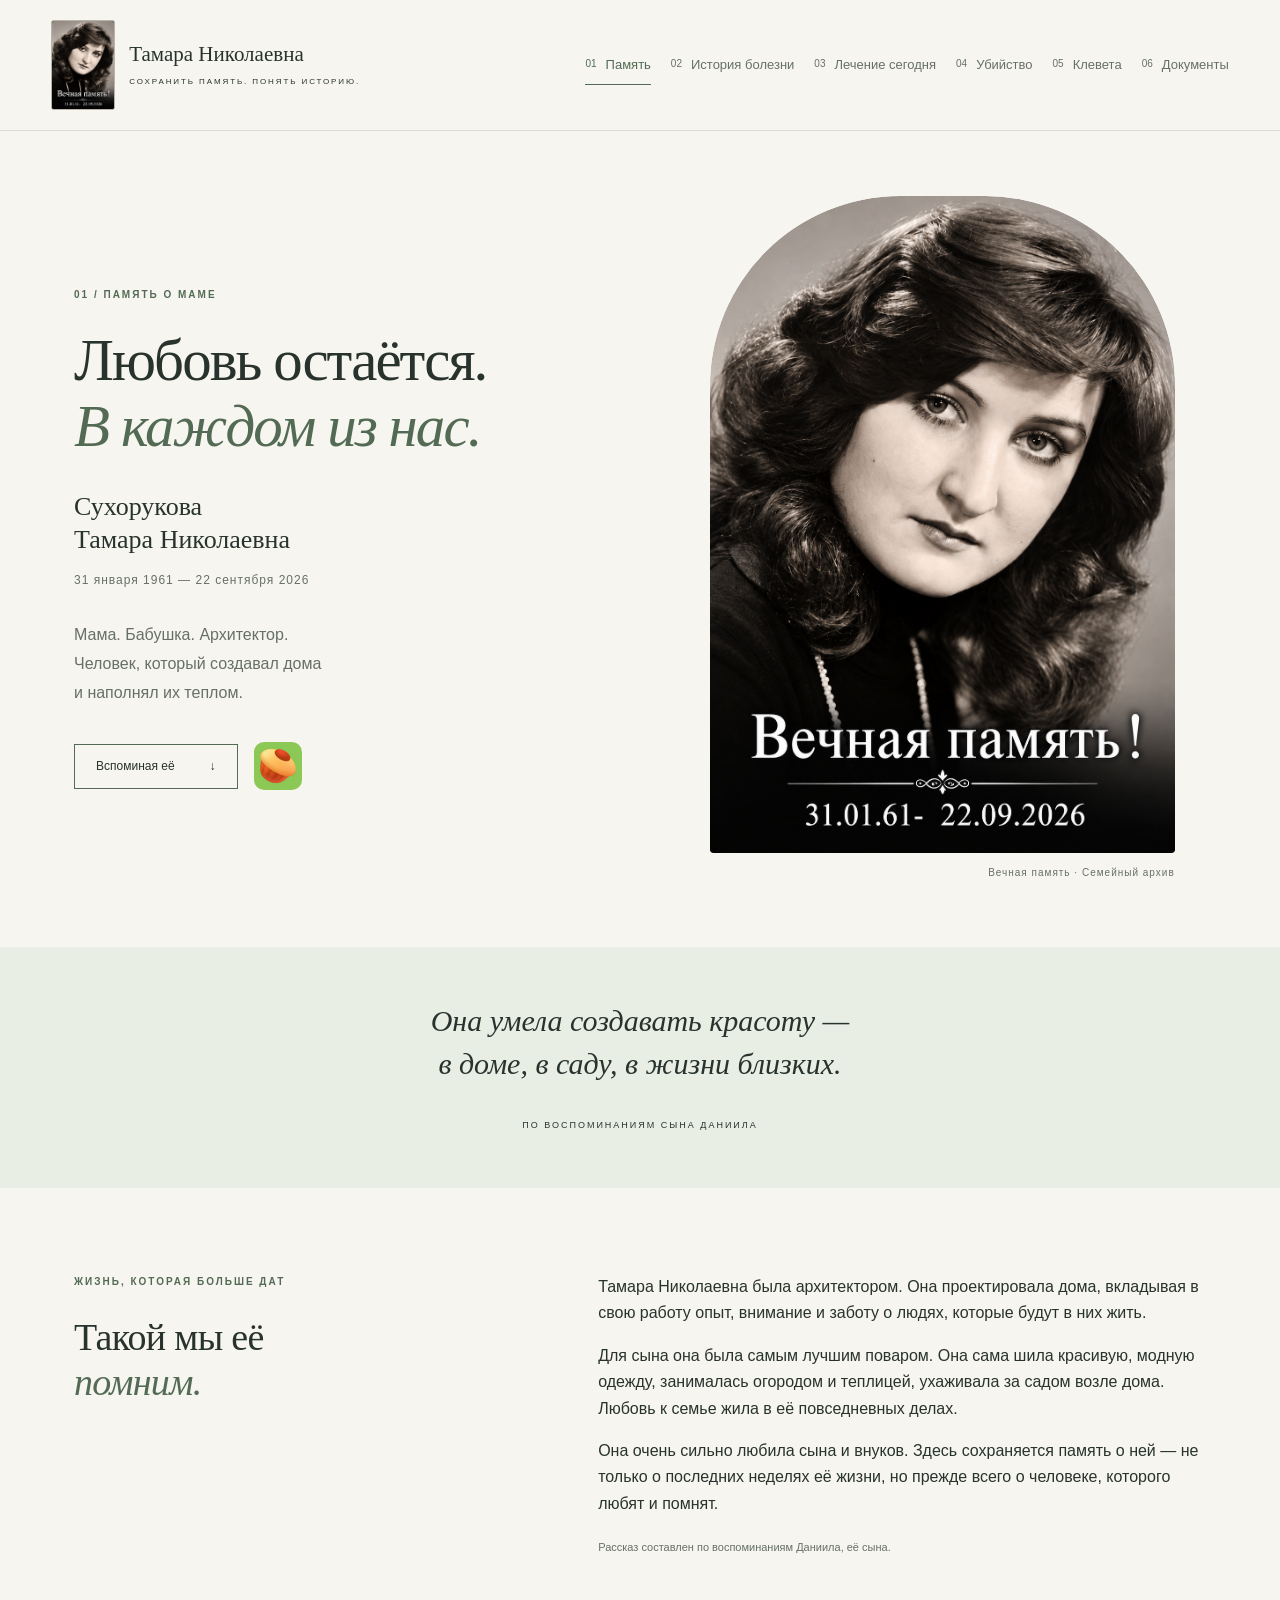
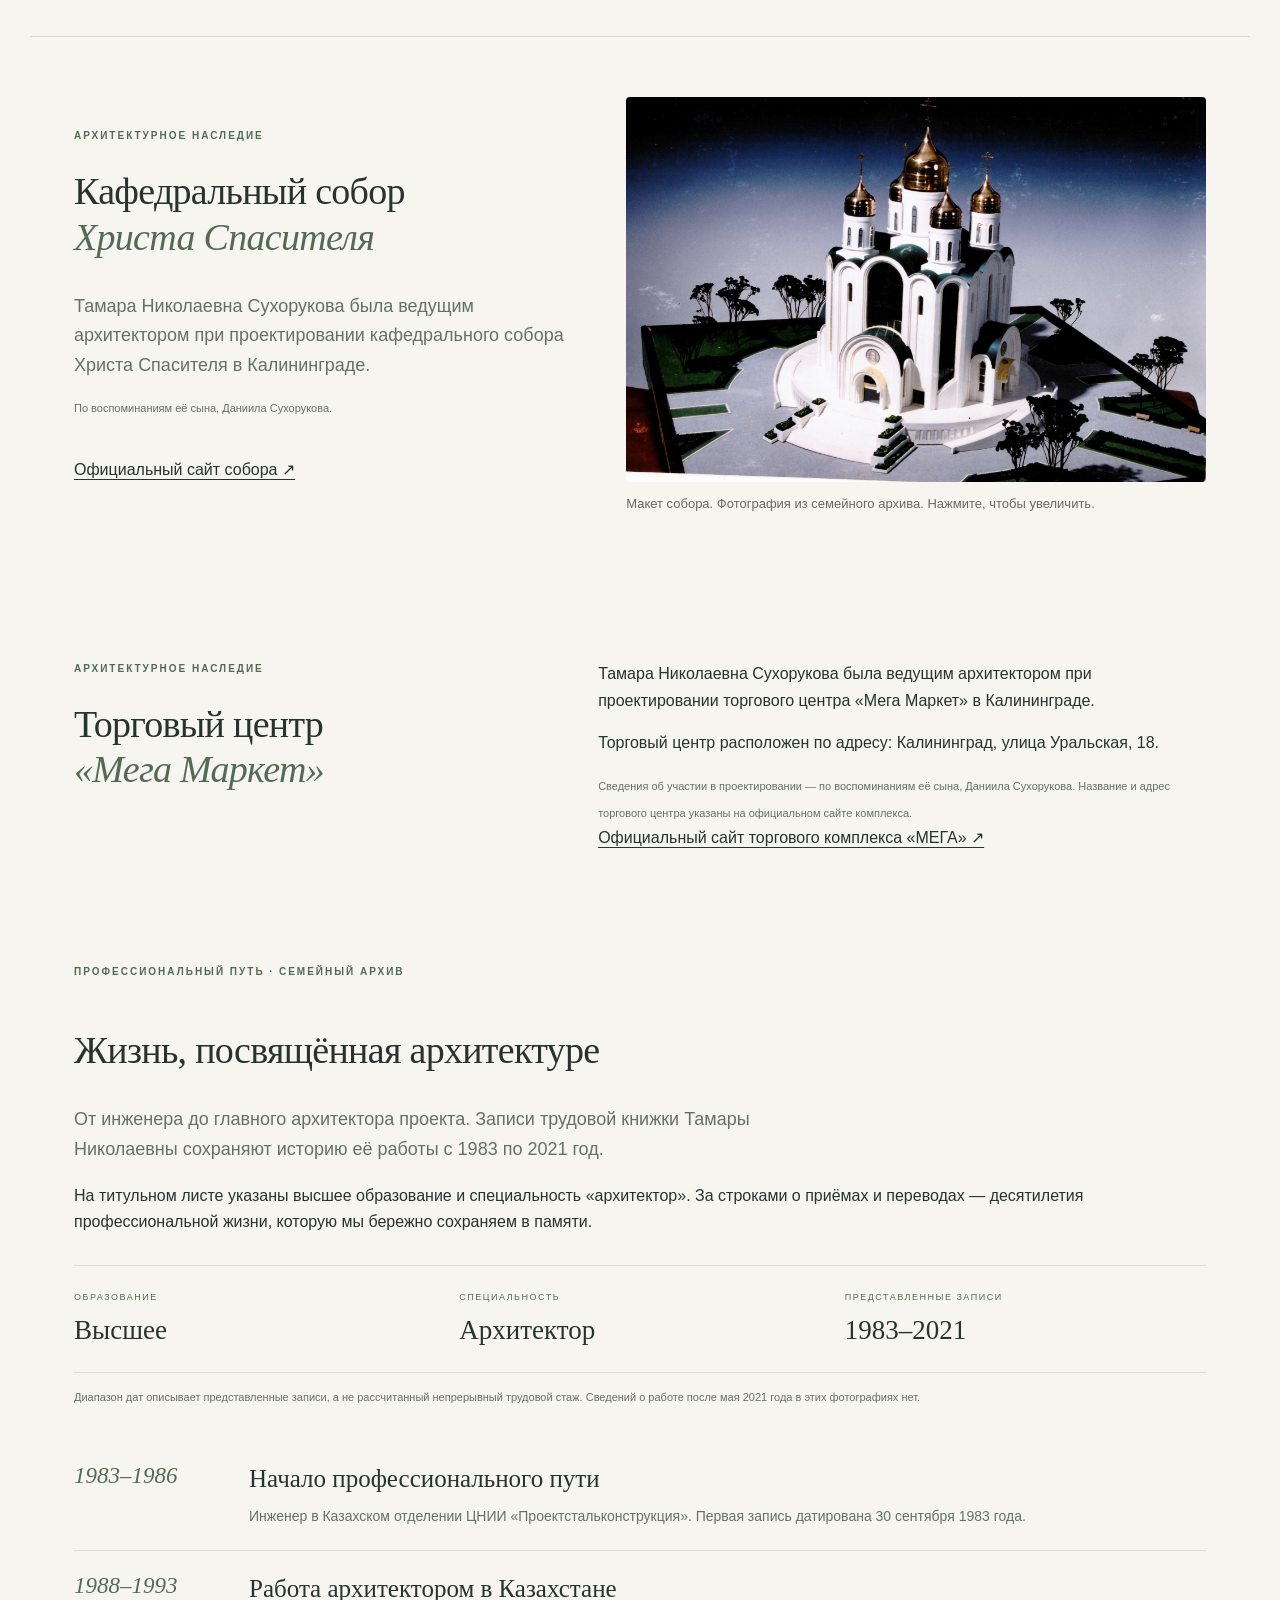
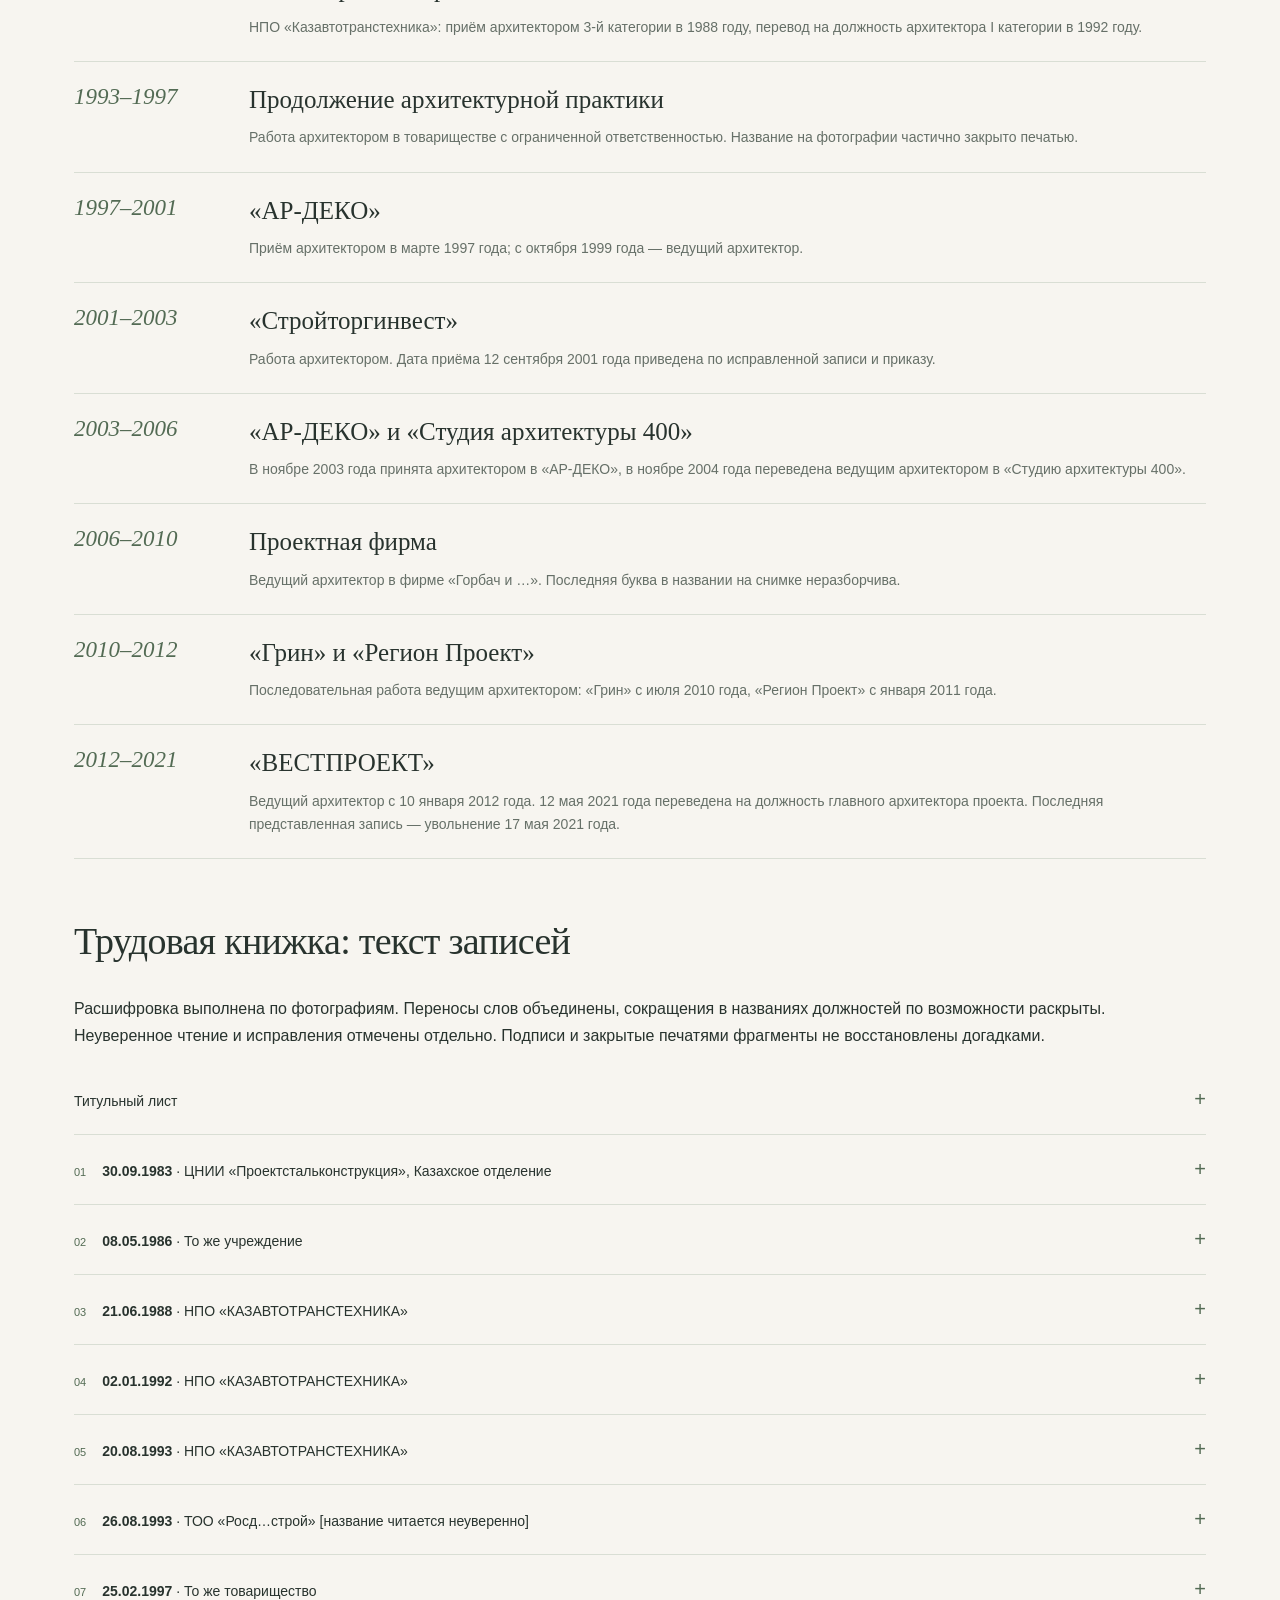
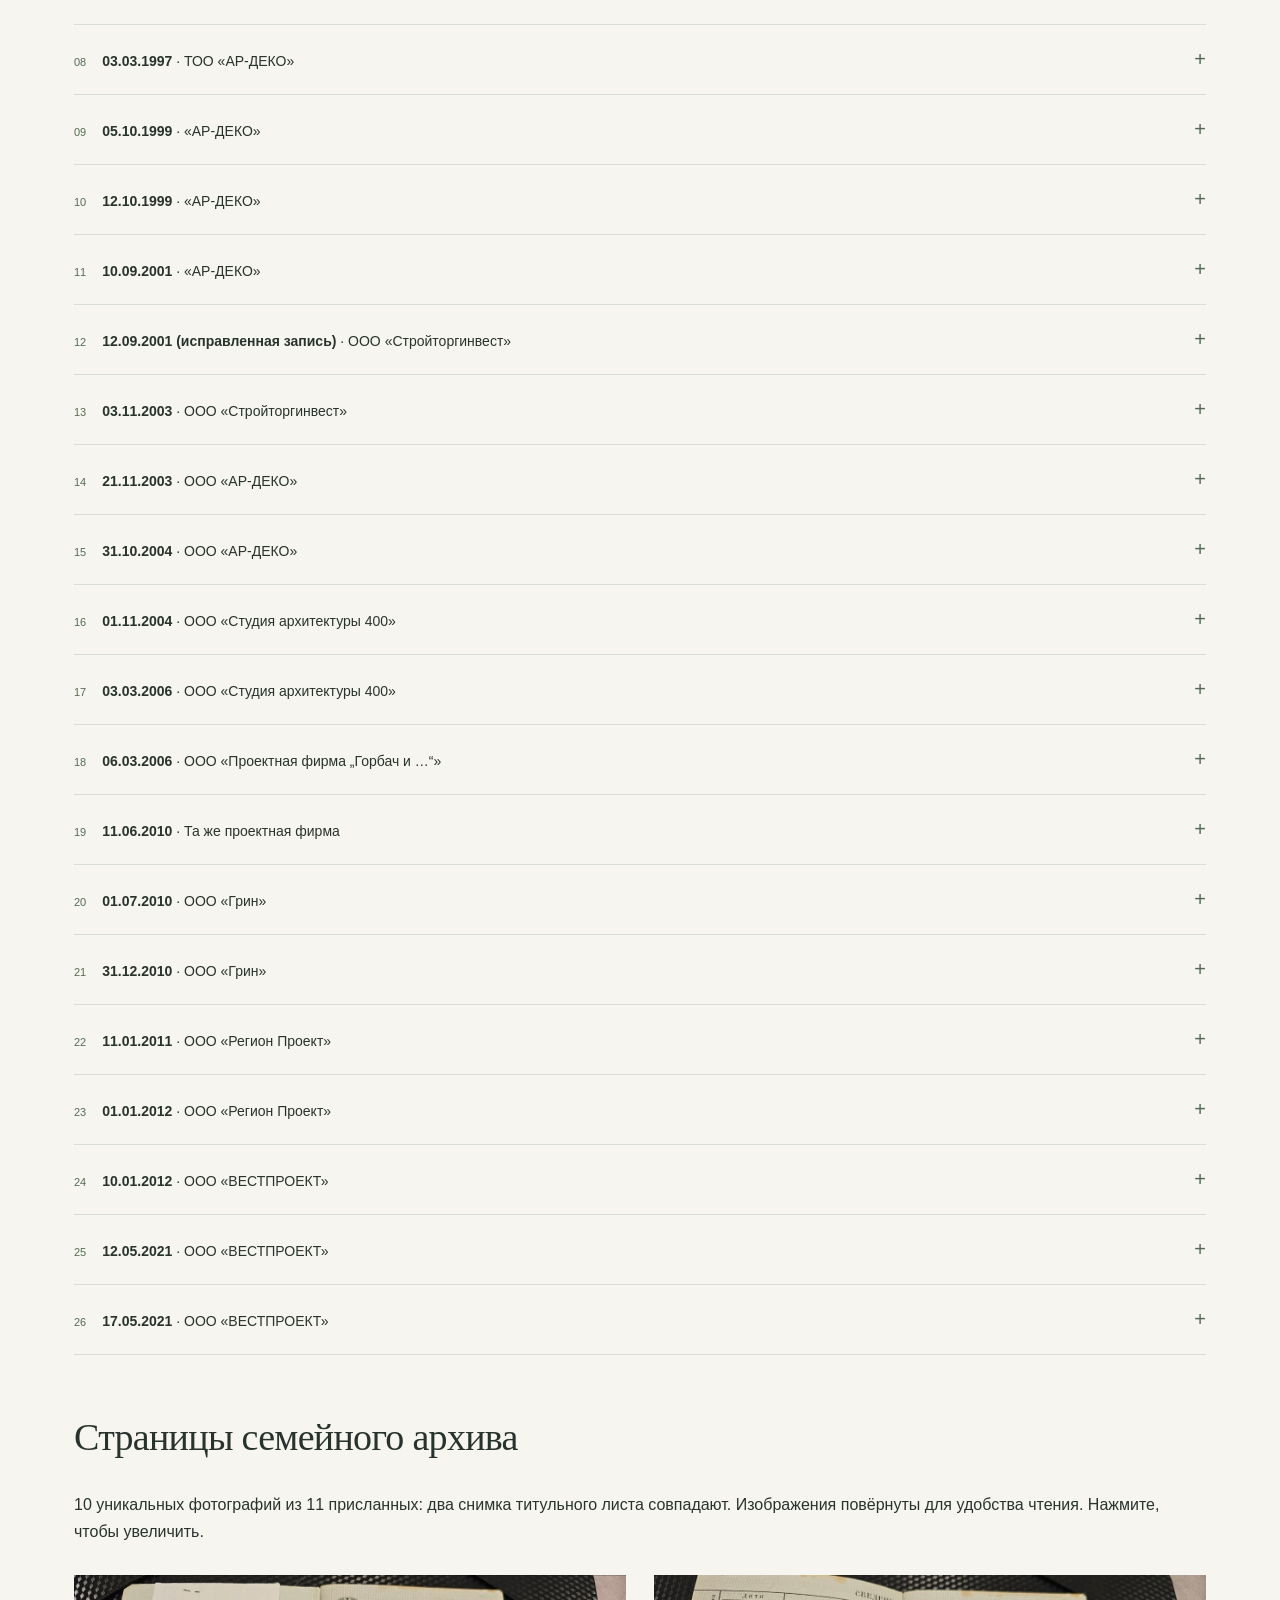
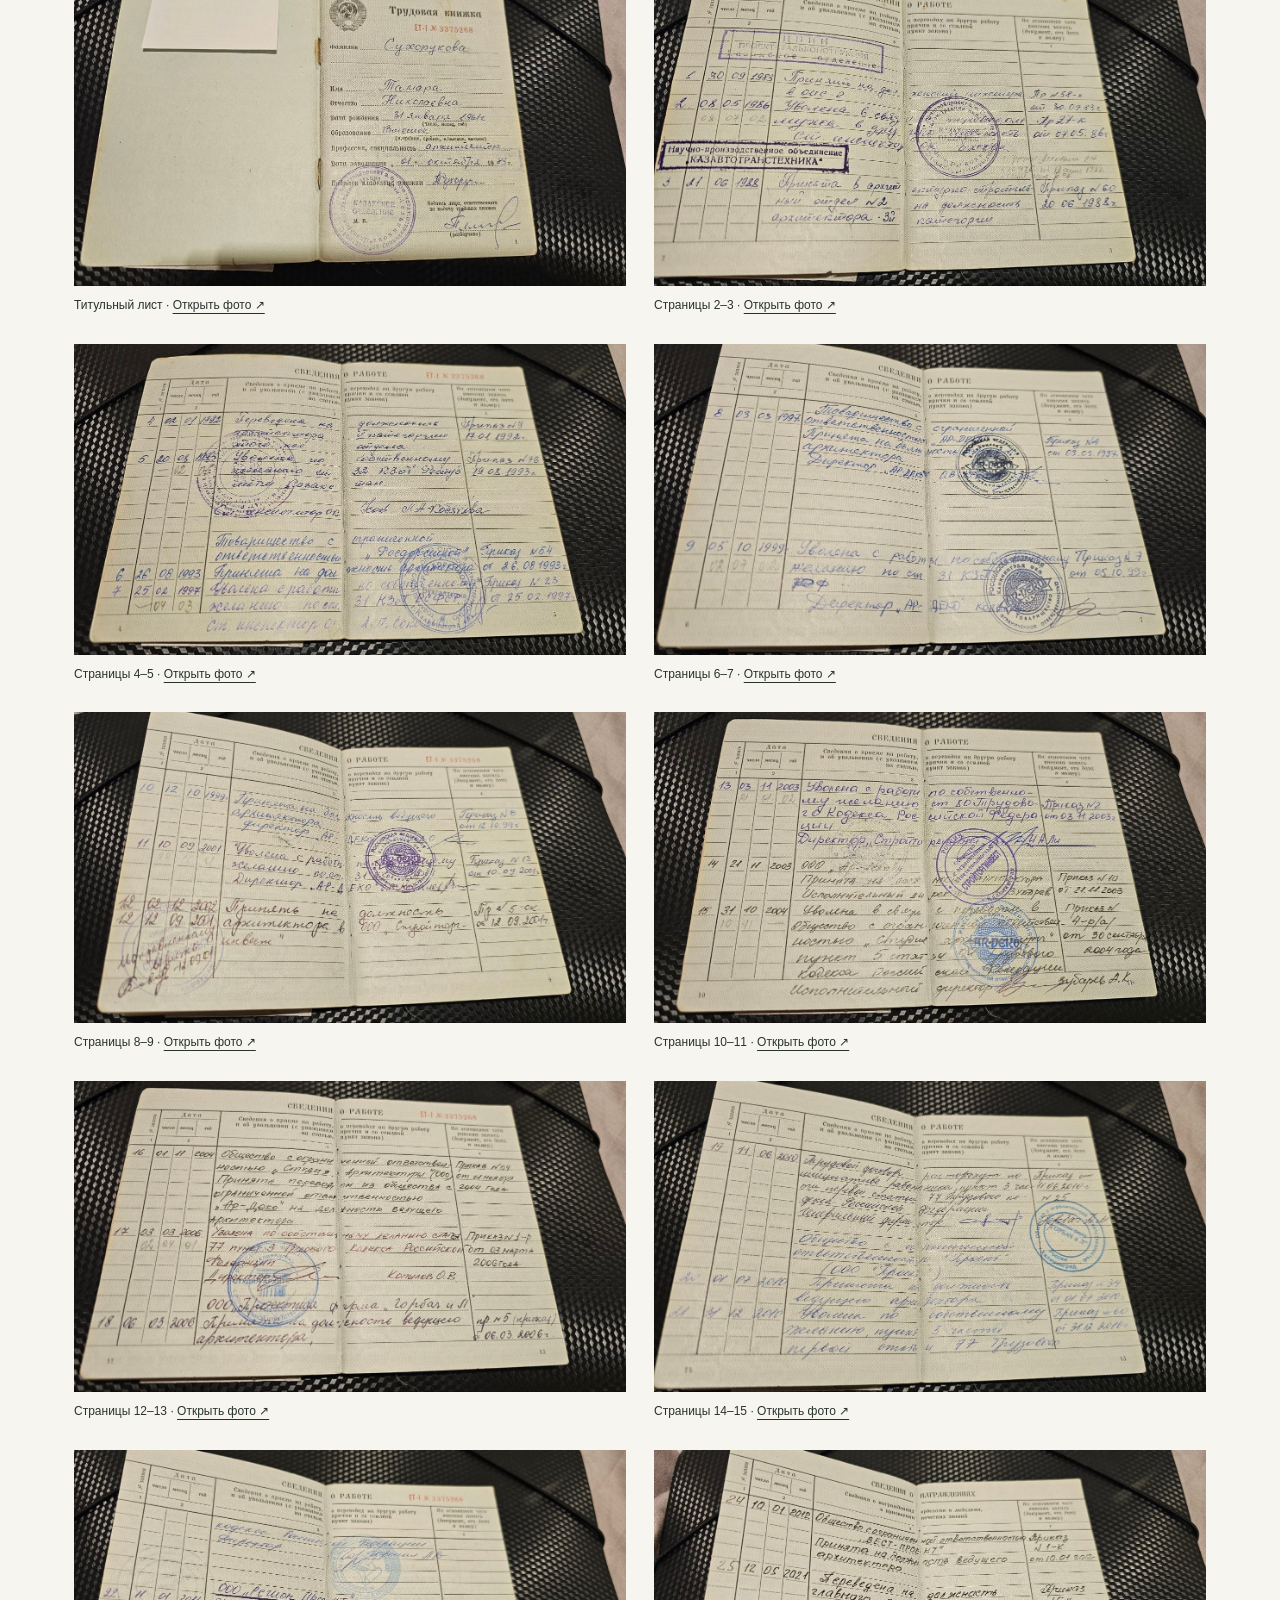
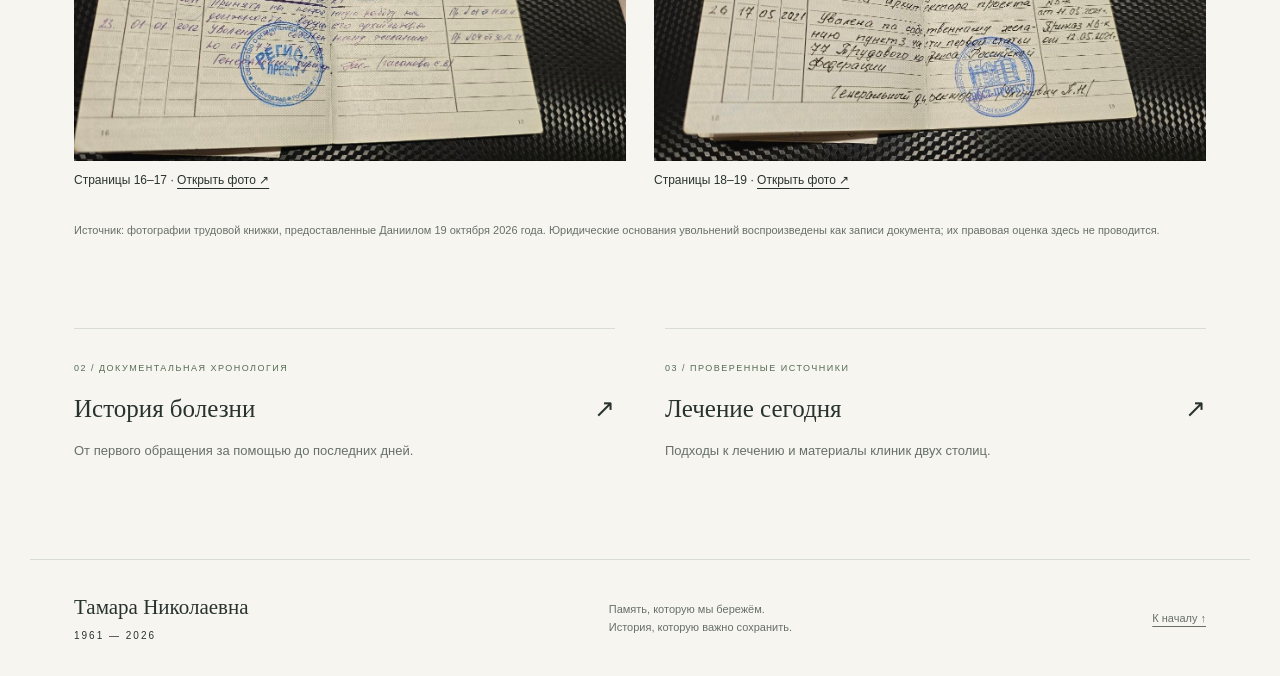
==== commit e350d369: "Add Pikabu post icon link to homepage" ====
--- a/index.html
+++ b/index.html
@@ -1,8 +1,8 @@
-<!DOCTYPE html><html lang="ru"><head><meta charset="UTF-8"><meta name="viewport" content="width=device-width, initial-scale=1"><meta name="description" content="Памяти Тамары Николаевны Сухоруковой. Семейная история, хронология болезни и проверенные материалы о лечении опухолей большого дуоденального сосочка."><title>Тамара Николаевна — память, история, знание</title><link rel="stylesheet" href="style.css"><script src="app.js" defer></script><link rel="stylesheet" href="defamation.css"><script src="defamation.js" defer></script></head><body>
+<!DOCTYPE html><html lang="ru"><head><meta charset="UTF-8"><meta name="viewport" content="width=device-width, initial-scale=1"><meta name="description" content="Памяти Тамары Николаевны Сухоруковой. Семейная история, хронология болезни и проверенные материалы о лечении опухолей большого дуоденального сосочка."><title>Тамара Николаевна — память, история, знание</title><link rel="stylesheet" href="style.css?v=20261125-pikabu"><script src="app.js" defer></script><link rel="stylesheet" href="defamation.css"><script src="defamation.js" defer></script></head><body>
 <a class="skip" href="#main">К содержанию</a><header><a class="brand" href="#memory"><img class="brand-memorial" src="assets/tamara.png" alt="Тамара Николаевна — вечная память" width="64" height="90"><span>Тамара Николаевна<small>СОХРАНИТЬ ПАМЯТЬ. ПОНЯТЬ ИСТОРИЮ.</small></span></a><nav aria-label="Разделы сайта"><a href="#memory" data-page="memory">01 <span>Память</span></a><a href="#history" data-page="history">02 <span>История болезни</span></a><a href="#care" data-page="care">03 <span>Лечение сегодня</span></a><a href="#son" data-page="son">04 <span>Убийство</span></a><a href="#defamation" data-page="defamation">05 <span>Клевета</span></a><a href="#archive" data-page="archive">06 <span>Документы</span></a></nav></header>
 <main id="main">
 <section id="memory" class="page">
-<div class="hero wrap"><div class="hero-copy"><p class="eyebrow">01 / ПАМЯТЬ О МАМЕ</p><h1>Любовь остаётся.<br><em>В каждом из нас.</em></h1><p class="fullname">Сухорукова<br>Тамара Николаевна</p><p class="dates">31 января 1961 — 22 сентября 2026</p><p class="lead">Мама. Бабушка. Архитектор.<br>Человек, который создавал дома<br>и наполнял их теплом.</p><a class="button" href="#her-life">Вспоминая её <span>↓</span></a></div><figure class="portrait"><button class="photo-open" data-photo="assets/tamara.png" data-caption="Мемориальный портрет из семейного архива. Ранее подготовленное художественное оформление фотографии." aria-label="Увеличить мемориальный портрет"><img src="assets/tamara.png" alt="Мемориальный портрет Тамары Николаевны Сухоруковой"></button><figcaption>Вечная память · Семейный архив</figcaption></figure></div>
+<div class="hero wrap"><div class="hero-copy"><p class="eyebrow">01 / ПАМЯТЬ О МАМЕ</p><h1>Любовь остаётся.<br><em>В каждом из нас.</em></h1><p class="fullname">Сухорукова<br>Тамара Николаевна</p><p class="dates">31 января 1961 — 22 сентября 2026</p><p class="lead">Мама. Бабушка. Архитектор.<br>Человек, который создавал дома<br>и наполнял их теплом.</p><div class="memory-actions"><a class="button" href="#her-life">Вспоминая её <span>↓</span></a><a class="pikabu-post-link" href="https://pikabu.ru/story/lechenie_adenomyi_bds_i_smert_materi_v_kaliningrade_14559352#comments" target="_blank" rel="noopener noreferrer" aria-label="Открыть пост на Пикабу в новой вкладке" title="Пост на Пикабу — открыть в новой вкладке"><img src="assets/pikabu-icon.webp" alt="" width="48" height="48"></a></div></div><figure class="portrait"><button class="photo-open" data-photo="assets/tamara.png" data-caption="Мемориальный портрет из семейного архива. Ранее подготовленное художественное оформление фотографии." aria-label="Увеличить мемориальный портрет"><img src="assets/tamara.png" alt="Мемориальный портрет Тамары Николаевны Сухоруковой"></button><figcaption>Вечная память · Семейный архив</figcaption></figure></div>
 <div class="memory-band"><p>Она умела создавать красоту —<br>в доме, в саду, в жизни близких.</p><span>ПО ВОСПОМИНАНИЯМ СЫНА ДАНИИЛА</span></div>
 <div id="her-life" class="wrap life"><div><p class="eyebrow">ЖИЗНЬ, КОТОРАЯ БОЛЬШЕ ДАТ</p><h2>Такой мы её<br><em>помним.</em></h2></div><div class="life-text"><p>Тамара Николаевна была архитектором. Она проектировала дома, вкладывая в свою работу опыт, внимание и заботу о людях, которые будут в них жить.</p><p>Для сына она была самым лучшим поваром. Она сама шила красивую, модную одежду, занималась огородом и теплицей, ухаживала за садом возле дома. Любовь к семье жила в её повседневных делах.</p><p>Она очень сильно любила сына и внуков. Здесь сохраняется память о ней — не только о последних неделях её жизни, но прежде всего о человеке, которого любят и помнят.</p><small>Рассказ составлен по воспоминаниям Даниила, её сына.</small></div></div>
 <section id="cathedral" class="wrap cathedral"><div><p class="eyebrow">АРХИТЕКТУРНОЕ НАСЛЕДИЕ</p><h2>Кафедральный собор<br><em>Христа Спасителя</em></h2><p class="intro-text">Тамара Николаевна Сухорукова была ведущим архитектором при проектировании кафедрального собора Христа Спасителя в Калининграде.</p><p class="small">По воспоминаниям её сына, Даниила Сухорукова.</p><a href="https://soborkld.ru/" target="_blank" rel="noopener noreferrer">Официальный сайт собора ↗</a></div><figure><button class="photo-open" data-photo="assets/christ-saviour-cathedral.jpg" data-caption="Макет кафедрального собора Христа Спасителя. Фотография предоставлена Даниилом Сухоруковым."><img src="assets/christ-saviour-cathedral.jpg" alt="Архитектурный макет кафедрального собора Христа Спасителя" loading="lazy" width="1923" height="1280"></button><figcaption>Макет собора. Фотография из семейного архива. Нажмите, чтобы увеличить.</figcaption></figure></section>
@@ -27,13 +27,157 @@
 <article class="clinic" data-clinic-city="spb"><p class="eyebrow">САНКТ-ПЕТЕРБУРГ · ЧАСТНЫЙ ЦЕНТР</p><h3>Онкологический центр<br>«СМ-Клиника»</h3><p>Официальное описание панкреатодуоденальной резекции включает опухоли БДС в перечень показаний. Возможность операции определяется после обследования и консилиума. Представлены подготовка, ход операции и восстановление.</p><div class="tags"><span>Операция Уиппла</span><span>Консилиум</span></div><a class="source-link" href="https://oncology-spb.ru/uslugi/onkokhirurgiya/pankreatoduodenalnaya-rezektsiya" target="_blank" rel="noopener noreferrer">Панкреатодуоденальная резекция <b>↗</b></a></article></div><p class="small">Это подборка профильных материалов, а не рейтинг клиник. Возможность лечения конкретного пациента и условия госпитализации нужно уточнять в выбранном учреждении.</p>
 <div class="section-heading"><div><p class="eyebrow">ВИЗУАЛЬНЫЕ МАТЕРИАЛЫ</p><h2>Фотографии и изображения из источников</h2></div></div><p>Иллюстрации ниже взяты с официальных страниц. Они не относятся к лечению Тамары Николаевны. Нажмите на изображение, чтобы увеличить.</p><div class="gallery"><figure><button class="photo-open" data-photo="assets/marinova.jpg" data-caption="Л. А. Маринова. Фотография с официальной страницы НМИЦ хирургии им. А. В. Вишневского о лечении аденомы БДС."><img loading="lazy" src="assets/marinova.jpg" alt="Людмила Анатольевна Маринова — фотография из публикации НМИЦ Вишневского"></button><figcaption>Специалист в публикации об аденоме БДС<br><a href="https://www.vishnevskogo.ru/news/dva-podkhoda-k-lecheniyu-adenomy-bds" target="_blank" rel="noopener noreferrer">НМИЦ им. А. В. Вишневского ↗</a></figcaption></figure><figure><button class="photo-open" data-photo="assets/drainage.jpg" data-caption="Иллюстрация из раздела о чрескожных вмешательствах на желчных протоках. Источник: официальный сайт ГКБ № 29. Не является исследованием Тамары Николаевны."><img loading="lazy" src="assets/drainage.jpg" alt="Иллюстрация к чрескожным вмешательствам на желчных протоках на сайте ГКБ 29"></button><figcaption>Дренажные катетеры · иллюстрация<br><a href="https://www.klinika29.ru/services/chreskozhnye-vmeshatelstva-na-zhelchnyh-protokah" target="_blank" rel="noopener noreferrer">ГКБ № 29 · первоисточник ↗</a></figcaption></figure><figure><button class="photo-open" data-photo="assets/stenting.jpg" data-caption="Иллюстрация из материала ГКБ № 29 о вмешательствах на желчных протоках. Не является исследованием Тамары Николаевны."><img loading="lazy" src="assets/stenting.jpg" alt="Медицинское изображение из материала ГКБ 29 о вмешательствах на желчных протоках"></button><figcaption>Металлический стент · иллюстрация<br><a href="https://www.klinika29.ru/services/chreskozhnye-vmeshatelstva-na-zhelchnyh-protokah" target="_blank" rel="noopener noreferrer">ГКБ № 29 · первоисточник ↗</a></figcaption></figure></div>
 <div class="reading"><h3>Что подготовить для второго мнения</h3><p>Выписки и протоколы операций; оригиналы КТ/МРТ в формате DICOM; заключения и препараты биопсии для пересмотра; анализы в динамике; протокол установки стента и сведения о дренажах. Полный комплект позволяет специалистам обсуждать конкретный случай, а не только общие методы.</p></div><p class="medical-footer">Раздел носит справочный характер и не заменяет консультацию врача. Описанные методы не гарантируют определённого результата. Страницы клиник и руководства не являются экспертным заключением о причинах смерти или качестве оказанной Тамаре Николаевне помощи.</p></div></section>
-<section id="son" class="page" hidden><div class="wrap page-intro"><p class="eyebrow">ЛИЧНОЕ СВИДЕТЕЛЬСТВО</p><h1>Показания сына</h1><p class="intro-text">Сухоруков Даниил Игоревич. Полный текст предоставленного документа с хронологией, реестром и визуальными приложениями.</p><a class="button" download href="assets/testimony/original.docx">Скачать оригинал Word ↓</a><div class="note">Текст перенесён без сокращений. Как указано в самом документе, это проект показаний: личные наблюдения, сообщения других лиц и сведения из документов разделены автором. Упомянутые отдельные аудиозаписи и папка evidence не входят в загруженный DOCX; здесь размещены все встроенные в него изображения и описания приложений.</div></div><div class="wrap testimony-wrap"><details class="testimony-toc"><summary>Оглавление показаний и приложений</summary><ol><li class=""><a href="#son-part-1">ПОКАЗАНИЯ СВИДЕТЕЛЯ И СЫНА</a></li><li class=""><a href="#son-part-2">Краткая хронология</a></li><li class=""><a href="#son-part-3">Подробные показания</a></li><li class=""><a href="#son-part-4">1. Кто я и откуда мне известны обстоятельства</a></li><li class=""><a href="#son-part-5">2. 10–17 августа: начало заболевания и поступление в Областную больницу</a></li><li class=""><a href="#son-part-6">3. 18–28 августа: первая биопсия, КТ, наружное дренирование и сохранявшийся блок</a></li><li class=""><a href="#son-part-7">4. 31 августа: сообщения матери, вопрос о переводе и письменные обращения</a></li><li class=""><a href="#son-part-8">5. 1–4 сентября: реакция после обращения и поиск помощи в Санкт-Петербурге</a></li><li class=""><a href="#son-part-9">6. 8–16 сентября: стентирование, повторная биопсия, динамика и контрольная МРХПГ</a></li><li class=""><a href="#son-part-10">7. 17 сентября утром: что мать сообщала о предлагаемой операции</a></li><li class=""><a href="#son-part-11">8. Моё сообщение матери по МРХПГ и обсуждение альтернативного дренирования</a></li><li class=""><a href="#son-part-12">9. Страх повторного пункционного дренирования и изменение позиции матери</a></li><li class=""><a href="#son-part-13">10. 11:45 — попытка получить срочное независимое мнение в Санкт-Петербурге</a></li><li class=""><a href="#son-part-14">11. Мой приезд в больницу и разговор с матерью перед операцией</a></li><li class=""><a href="#son-part-15">12. Разговор с врачом о предполагаемом объёме операции и удалении желчного пузыря</a></li><li class=""><a href="#son-part-16">13. Куцый С.В. передал мне результат G3-карциномы</a></li><li class=""><a href="#son-part-17">14. Мой вопрос о консилиуме и онкологе</a></li><li class=""><a href="#son-part-18">15. Попытка подписать согласие до разговора с онкологом</a></li><li class=""><a href="#son-part-19">16. Закрытый разговор группы врачей с матерью и перевязочная</a></li><li class=""><a href="#son-part-20">17. Первая операция 17 сентября и первые часы после неё</a></li><li class=""><a href="#son-part-21">18. 18 сентября: сведения о шве, проколах и отсутствие ясности об объёме операции</a></li><li class=""><a href="#son-part-22">19. 20 сентября: УЗИ, бытовая переписка и последнее подтверждённое общение</a></li><li class=""><a href="#son-part-23">20. 21–22 сентября: реанимация и мои звонки</a></li><li class=""><a href="#son-part-24">21. 23 сентября: мне сообщили о смерти матери</a></li><li class=""><a href="#son-part-25">22. Разговор с врачом после смерти: аудиозапись</a></li><li class=""><a href="#son-part-26">23. Сведения, сообщённые позднее о метастазах</a></li><li class=""><a href="#son-part-27">24. Что я подтверждаю лично, что знаю со слов матери и что прошу установить</a></li><li class=""><a href="#son-part-28">25. Что считаю необходимым проверить следствию</a></li><li class=""><a href="#son-part-29">Реестр приложенных электронных материалов</a></li><li class=""><a href="#son-part-30">Визуальные приложения</a></li><li class="appendix-link"><a href="#son-part-31">Приложение №1. 1000146360.jpg</a></li><li class="appendix-link"><a href="#son-part-32">Приложение №2. 1000147152.jpg</a></li><li class="appendix-link"><a href="#son-part-33">Приложение №3. 1000147161.jpg</a></li><li class="appendix-link"><a href="#son-part-34">Приложение №4. 1000147176.jpg</a></li><li class="appendix-link"><a href="#son-part-35">Приложение №5. 1000147177.jpg</a></li><li class="appendix-link"><a href="#son-part-36">Приложение №6. 1000147188.jpg</a></li><li class="appendix-link"><a href="#son-part-37">Приложение №7. 1000147189.jpg</a></li><li class="appendix-link"><a href="#son-part-38">Приложение №8. 1000147190.jpg</a></li><li class="appendix-link"><a href="#son-part-39">Приложение №9. 1000147191.jpg</a></li><li class="appendix-link"><a href="#son-part-40">Приложение №10. 1000147192.jpg</a></li><li class="appendix-link"><a href="#son-part-41">Приложение №11. 1000147193.jpg</a></li><li class="appendix-link"><a href="#son-part-42">Приложение №12. 1000147195.jpg</a></li><li class="appendix-link"><a href="#son-part-43">Приложение №13. 1000147196.jpg</a></li><li class="appendix-link"><a href="#son-part-44">Приложение №14. 1000147197.jpg</a></li><li class="appendix-link"><a href="#son-part-45">Приложение №15. 1000147198.jpg</a></li><li class="appendix-link"><a href="#son-part-46">Приложение №16. 1000147199.jpg</a></li><li class="appendix-link"><a href="#son-part-47">Приложение №17. 1000147200.jpg</a></li><li class="appendix-link"><a href="#son-part-48">Приложение №18. 1000147201.jpg</a></li><li class="appendix-link"><a href="#son-part-49">Приложение №19. 1000147208.jpg</a></li><li class="appendix-link"><a href="#son-part-50">Приложение №20. 1000147210.jpg</a></li><li class="appendix-link"><a href="#son-part-51">Приложение №21. 1000147224.jpg</a></li><li class="appendix-link"><a href="#son-part-52">Приложение №22. 1000147225.jpg</a></li><li class="appendix-link"><a href="#son-part-53">Приложение №23. 1000147226.jpg</a></li><li class="appendix-link"><a href="#son-part-54">Приложение №24. 1000147227.jpg</a></li><li class="appendix-link"><a href="#son-part-55">Приложение №25. 1000147228.jpg</a></li><li class="appendix-link"><a href="#son-part-56">Приложение №26. 1000147229.jpg</a></li><li class="appendix-link"><a href="#son-part-57">Приложение №27. 1000147230.jpg</a></li><li class="appendix-link"><a href="#son-part-58">Приложение №28. 1000147231.jpg</a></li><li class="appendix-link"><a href="#son-part-59">Приложение №29. 1000147232.jpg</a></li><li class="appendix-link"><a href="#son-part-60">Приложение №30. 1000147233.jpg</a></li><li class="appendix-link"><a href="#son-part-61">Приложение №31. 1000147234.jpg</a></li><li class="appendix-link"><a href="#son-part-62">Приложение №32. 1000147235.jpg</a></li><li class="appendix-link"><a href="#son-part-63">Приложение №33. 1000147236.jpg</a></li><li class="appendix-link"><a href="#son-part-64">Приложение №34. 1000147237.jpg</a></li><li class="appendix-link"><a href="#son-part-65">Приложение №35. 1000147238.jpg</a></li><li class="appendix-link"><a href="#son-part-66">Приложение №36. 1000147239.jpg</a></li><li class="appendix-link"><a href="#son-part-67">Приложение №37. 1000147240.jpg</a></li><li class="appendix-link"><a href="#son-part-68">Приложение №38. 1000147241.jpg</a></li><li class="appendix-link"><a href="#son-part-69">Приложение №39. 1000147242.jpg</a></li><li class="appendix-link"><a href="#son-part-70">Приложение №40. 1000147243.jpg</a></li><li class="appendix-link"><a href="#son-part-71">Приложение №41. 1000147244.jpg</a></li><li class="appendix-link"><a href="#son-part-72">Приложение №42. 1000147245.jpg</a></li><li class="appendix-link"><a href="#son-part-73">Приложение №43. 1000147246.jpg</a></li><li class="appendix-link"><a href="#son-part-74">Приложение №44. 1000147247.jpg</a></li><li class="appendix-link"><a href="#son-part-75">Приложение №45. 1000147248.jpg</a></li><li class="appendix-link"><a href="#son-part-76">Приложение №46. 1000147249.jpg</a></li><li class="appendix-link"><a href="#son-part-77">Приложение №47. 1000147250.jpg</a></li><li class="appendix-link"><a href="#son-part-78">Приложение №48. 14 сент обход упал билирубин.jpg</a></li><li class="appendix-link"><a href="#son-part-79">Приложение №49. 17 cентября 730.jpg</a></li><li class="appendix-link"><a href="#son-part-80">Приложение №50. 17 сент биопсия.jpg</a></li><li class="appendix-link"><a href="#son-part-81">Приложение №51. 1790199678807.jpeg</a></li><li class="appendix-link"><a href="#son-part-82">Приложение №52. 2026-09-23_10&#x27;49&#x27;56&#x27;.mp3</a></li><li class="appendix-link"><a href="#son-part-83">Приложение №53. 28 авг биопсия.jpg</a></li><li class="appendix-link"><a href="#son-part-84">Приложение №54. 3 сент отправка документов в питер(1).png</a></li><li class="appendix-link"><a href="#son-part-85">Приложение №55. photo_2026-10-10_17-32-01.jpg</a></li><li class="appendix-link"><a href="#son-part-86">Приложение №56. photo_2026-10-10_17-32-05.jpg</a></li><li class="appendix-link"><a href="#son-part-87">Приложение №57. photo_2026-10-11_20-32-37.jpg</a></li><li class="appendix-link"><a href="#son-part-88">Приложение №58. photo_2026-10-11_20-32-42.jpg</a></li><li class="appendix-link"><a href="#son-part-89">Приложение №59. photo_2026-10-11_20-32-44.jpg</a></li><li class="appendix-link"><a href="#son-part-90">Приложение №60. photo_2026-10-11_20-32-46.jpg</a></li><li class="appendix-link"><a href="#son-part-91">Приложение №61. photo_2026-10-11_20-32-48.jpg</a></li><li class="appendix-link"><a href="#son-part-92">Приложение №62. photo_2026-10-11_20-32-50.jpg</a></li><li class="appendix-link"><a href="#son-part-93">Приложение №63. photo_2026-10-11_20-32-52.jpg</a></li><li class="appendix-link"><a href="#son-part-94">Приложение №64. photo_2026-10-11_20-32-54.jpg</a></li><li class="appendix-link"><a href="#son-part-95">Приложение №65. photo_2026-10-11_20-32-56.jpg</a></li><li class="appendix-link"><a href="#son-part-96">Приложение №66. photo_2026-10-11_20-38-54.jpg</a></li><li class="appendix-link"><a href="#son-part-97">Приложение №67. photo_2026-10-11_20-38-58.jpg</a></li><li class="appendix-link"><a href="#son-part-98">Приложение №68. photo_2026-10-11_20-39-01.jpg</a></li><li class="appendix-link"><a href="#son-part-99">Приложение №69. photo_2026-10-11_20-39-03.jpg</a></li><li class="appendix-link"><a href="#son-part-100">Приложение №70. photo_2026-10-11_20-48-56.jpg</a></li><li class="appendix-link"><a href="#son-part-101">Приложение №71. photo_2026-10-11_20-48-58.jpg</a></li><li class="appendix-link"><a href="#son-part-102">Приложение №72. photo_2026-10-11_20-49-00.jpg</a></li><li class="appendix-link"><a href="#son-part-103">Приложение №73. photo_2026-10-11_20-49-02.jpg</a></li><li class="appendix-link"><a href="#son-part-104">Приложение №74. photo_2026-10-11_20-51-43.jpg</a></li><li class="appendix-link"><a href="#son-part-105">Приложение №75. photo_2026-10-11_20-51-45.jpg</a></li><li class="appendix-link"><a href="#son-part-106">Приложение №76. photo_2026-10-11_21-10-33.jpg</a></li><li class="appendix-link"><a href="#son-part-107">Приложение №77. photo_2026-10-19_16-20-48.jpg</a></li><li class="appendix-link"><a href="#son-part-108">Приложение №78. photo_2026-10-19_16-32-50.jpg</a></li><li class="appendix-link"><a href="#son-part-109">Приложение №79. photo_2026-10-19_16-39-42.jpg</a></li><li class="appendix-link"><a href="#son-part-110">Приложение №80. photo_2026-10-19_16-41-53(2).jpg</a></li><li class="appendix-link"><a href="#son-part-111">Приложение №81. photo_2026-10-19_16-48-37.jpg</a></li><li class="appendix-link"><a href="#son-part-112">Приложение №82. photo_2026-10-19_16-55-44.jpg</a></li><li class="appendix-link"><a href="#son-part-113">Приложение №83. выхода нет.jpg</a></li><li class="appendix-link"><a href="#son-part-114">Приложение №84. заявление на плазмаферез.jpg</a></li><li class="appendix-link"><a href="#son-part-115">Приложение №85. Заявлние 31.августа.docx</a></li><li class="appendix-link"><a href="#son-part-116">Приложение №86. злость.jpg</a></li><li class="appendix-link"><a href="#son-part-117">Приложение №87. ныжник.jpg</a></li><li class="appendix-link"><a href="#son-part-118">Приложение №88. осмотр гастроэнтеролога.jpg</a></li><li class="appendix-link"><a href="#son-part-119">Приложение №89. связь с питером.jpg</a></li><li class="appendix-link"><a href="#son-part-120">Приложение №90. Стандартная запись 1.mp3</a></li><li class="appendix-link"><a href="#son-part-121">Приложение №91. Сухорукова Тамара Николаевна. Протокол диагноста из РИС Медицинский документ №КККА-0000246683 от 15.08.2026.pdf</a></li><li class="appendix-link"><a href="#son-part-122">Приложение №92. угрозы матери после заявления(1).jpg</a></li></ol></details><article id="testimony-document" class="testimony-document"><p><strong>В Следственное управление<br>Следственного комитета Российской Федерации<br>по Калининградской области</strong></p><p>Свидетель: Сухоруков Даниил Игоревич<br>сын Сухоруковой Тамары Николаевны, 31.01.1961 г.р.<br>адрес: ______________________________<br>телефон: ____________________________<br>e-mail: _____________________________<br>№ материала проверки: ______________</p><h2 id="son-part-1">ПОКАЗАНИЯ СВИДЕТЕЛЯ И СЫНА</h2><p><strong>по обстоятельствам заболевания, оказания медицинской помощи, хирургических вмешательств и последующей смерти Сухоруковой Тамары Николаевны</strong></p><p>Полная хронологическая версия с приложением электронной переписки, медицинских документов, аудиозаписей и журналов звонков</p><p>Настоящий документ является проектом показаний, составленным по моим сообщениям, сохранённой переписке, журналам вызовов и имеющимся у меня медицинским документам. В официальном протоколе допроса прошу фиксировать только те сведения, которые я подтверждаю лично либо могу подтвердить оригиналами документов и электронных материалов.</p><p>Я специально разделяю: (1) то, что видел и слышал лично; (2) то, что мне непосредственно сообщала мать; (3) то, что мне сообщали врачи; (4) сведения из документов и электронной переписки. Медицинские выводы, точный объём операций, причинно-следственная связь и правовая оценка должны устанавливаться по первичной медицинской документации и экспертизе.</p><h2 id="son-part-2">Краткая хронология</h2><div class="testimony-table" tabindex="0" role="region" aria-label="Таблица из документа"><table><tbody><tr><td><p>Дата/период</p></td><td><p>Событие</p></td></tr><tr><td><p>10.08.2026</p></td><td><p>Вызов скорой помощи; со слов матери, ей сообщили о проблеме с печенью, сделали инъекцию.</p></td></tr><tr><td><p>11.08.2026</p></td><td><p>Госпитализация в Зеленоградске; УЗИ: расширенные желчные протоки; инфузионная терапия.</p></td></tr><tr><td><p>13.08.2026</p></td><td><p>Лабораторные признаки выраженного холестаза/желтухи: билирубин 202,49 мкмоль/л и др.</p></td></tr><tr><td><p>15.08.2026</p></td><td><p>Самостоятельно оплаченные ФГДС и МРХПГ; образование БДС 2,0×1,5×2,6 см, выраженное расширение желчных протоков.</p></td></tr><tr><td><p>16–17.08.2026</p></td><td><p>Обращения за специализированной помощью; с 17.08 — 1-е хирургическое отделение Областной больницы.</p></td></tr><tr><td><p>18.08.2026</p></td><td><p>ЭГДС/биопсия: 2 фрагмента. Позднее патология: дуоденит, признаки папиллита; опухолевая ткань в заключении не описана.</p></td></tr><tr><td><p>19.08.2026</p></td><td><p>КТ с контрастированием; по моим сведениям, в этот период установлен наружный дренаж желчного пузыря (точную дату подтвердить документами).</p></td></tr><tr><td><p>26.08.2026</p></td><td><p>Фистулография: блок нижней трети общего желчного протока, контраст в ДПК не поступает.</p></td></tr><tr><td><p>31.08.2026</p></td><td><p>Билирубин около 400–430 по сообщениям; заявление пациентки главврачу, вопрос о переводе, отсутствие консультации гастроэнтеролога; отдельное письменное обращение по детоксикационной терапии.</p></td></tr><tr><td><p>01–04.09.2026</p></td><td><p>После заявления обсуждение открытой операции; поиск независимой помощи, консультация эндоскописта в Калининграде, связь с Санкт-Петербургом, отправка документов.</p></td></tr><tr><td><p>08.09.2026</p></td><td><p>Эндоскопическое стентирование желчных путей и повторная биопсия БДС.</p></td></tr><tr><td><p>14–16.09.2026</p></td><td><p>По переписке билирубин снизился, желчь стала поступать через кишечник; 16.09 — осмотр гастроэнтеролога и контрольная МРХПГ.</p></td></tr><tr><td><p>17.09.2026</p></td><td><p>Утреннее обсуждение открытой операции; результат G3-карциномы; вопросы о консилиуме/онкологе; согласие матери; первая открытая операция.</p></td></tr><tr><td><p>18–20.09.2026</p></td><td><p>Послеоперационная переписка: большой шов, четыре прокола/выхода, вопрос матери о том, что именно ей сделали; 20.09 — УЗИ и бытовая переписка.</p></td></tr><tr><td><p>20.09.2026, 19:26</p></td><td><p>Последние подтверждённые сообщения матери в имеющемся скриншоте.</p></td></tr><tr><td><p>21.09.2026</p></td><td><p>Звонки в реанимацию; в 11:00 мне сообщили, что мать в сознании и дышит самостоятельно.</p></td></tr><tr><td><p>22.09.2026</p></td><td><p>Около 14:09 — попытка дозвониться в реанимацию без ответа.</p></td></tr><tr><td><p>23.09.2026</p></td><td><p>Телефонное сообщение о смерти; поездка в больницу; разговор с врачом записан на аудио.</p></td></tr></tbody></table></div><h2 id="son-part-3">Подробные показания</h2><h3 id="son-part-4">1. Кто я и откуда мне известны обстоятельства</h3><p>Я являюсь сыном Сухоруковой Тамары Николаевны, 31 января 1961 года рождения. В августе–сентябре 2026 года я постоянно участвовал в организации её медицинской помощи: посещал мать, разговаривал с врачами и заведующим отделением, получал и изучал медицинские документы, обращался к руководству больницы и в другие учреждения, связывался с врачами в Калининграде и Санкт-Петербурге и ежедневно переписывался с матерью.</p><p>Оригиналы переписки, журнал телефонных вызовов, фотографии медицинских документов и аудиозаписи у меня сохранены. Телефон и исходные файлы готов предоставить для процессуального осмотра.</p><h3 id="son-part-5">2. 10–17 августа: начало заболевания и поступление в Областную больницу</h3><p>10 августа 2026 года состояние матери ухудшилось, была вызвана скорая помощь. Со слов матери, сотрудники сообщили, что проблема связана с печенью, сделали ей инъекцию и уехали.</p><p>11 августа мать самостоятельно обратилась в больницу г. Зеленоградска и была госпитализирована. Со слов матери и из её последующего письменного заявления мне известно, что по УЗИ выявили расширение желчных протоков. Проводилась инфузионная терапия, в том числе Гептралом и Реамберином.</p><p>По анализам от 13 августа, с которыми я позднее ознакомился, общий билирубин составлял 202,49 мкмоль/л, прямой 129,78 мкмоль/л, АЛТ 377,3 Ед/л, АСТ 146,1 Ед/л, щелочная фосфатаза 907 Ед/л, ГГТ около 555–556 Ед/л.</p><p>15 августа мать за собственные средства прошла ФГДС и МР-холангиопанкреатографию. В МРХПГ описано объёмное образование в области большого дуоденального сосочка размером около 2,0×1,5×2,6 см, субтотально облитерирующее просвет БДС; выраженное расширение правых и левых внутрипечёночных протоков и общего печёночного протока. Паренхима печени в этом исследовании описана как однородная, метастатические очаги в заключении не указаны.</p><p><strong>Материалы: </strong>Приложение №91 — Сухорукова Тамара Николаевна. Протокол диагноста из РИС Медицинский документ №КККА-0000246683 от 15.08.2026.pdf</p><p>16 августа, насколько мне известно, мать обращалась за помощью в БСМП и затем в Областную клиническую больницу. 17 августа она была госпитализирована/переведена в 1-е хирургическое отделение Областной клинической больницы Калининградской области. Точные часы и маршрут прошу установить по документам.</p><h3 id="son-part-6">3. 18–28 августа: первая биопсия, КТ, наружное дренирование и сохранявшийся блок</h3><p>18 августа была выполнена ЭГДС с биопсией области БДС — взято два фрагмента. Позднее я получил фото протокола патолого-анатомического исследования: материал взят 18.08.2026 в 12:32, зарегистрирован 18.08 в 13:51, вырезка выполнена в 15:14, два объекта. В микроскопическом описании указана слизистая тонкокишечного типа с воспалительными изменениями; заключение: «Дуоденит. Гистологические признаки слабо выраженного папиллита», код K29.8. Злокачественная опухоль в этом заключении не описана. По моим воспоминаниям, этот результат стал известен нам около 28 августа. Прошу установить точную дату выдачи/ознакомления и сопоставить материал первой биопсии с последующим исследованием.</p><p><strong>Материалы: </strong>Приложение №53 — 28 авг биопсия.jpg</p><p>19 августа по КТ с контрастированием были описаны расширенные внутрипечёночные протоки, холедох до 18 мм и образование в области БДС около 16 мм. В виденном мной заключении патологические очаги накопления контраста в печени и патологически увеличенные лимфоузлы не описаны.</p><p>По моим сведениям, примерно 19 августа матери был установлен наружный дренаж через желчный пузырь (холецистостома); точную дату и протокол вмешательства прошу подтвердить первичной медицинской документацией. По наблюдениям семьи по дренажу могло отходить около 0,6 л желчи в сутки. Мать позднее неоднократно рассказывала мне, что пункционная процедура была для неё крайне болезненной и что обезболивание, по её ощущению, не успело подействовать.</p><p>26 августа была выполнена фистулография через холецистостому. По протоколу контрастировались желчный пузырь, правые и левые внутрипечёночные протоки, пузырный проток и общий желчный проток; в нижней трети общего желчного протока сохранялся блок, контраст в двенадцатиперстную кишку не поступал.</p><p>Несмотря на наружное дренирование, билирубин оставался крайне высоким. В анализах от 28 августа прямой билирубин был около 227,3 мкмоль/л, непрямой около 203,6 мкмоль/л. К концу августа матери и мне сообщали значения порядка 400 мкмоль/л.</p><p><strong>Материалы: </strong>Приложение №3 — 1000147161.jpg; Приложение №5 — 1000147177.jpg; Приложение №12 — 1000147195.jpg; Приложение №13 — 1000147196.jpg; Приложение №14 — 1000147197.jpg; Приложение №15 — 1000147198.jpg; Приложение №16 — 1000147199.jpg; Приложение №17 — 1000147200.jpg; Приложение №18 — 1000147201.jpg</p><h3 id="son-part-7">4. 31 августа: сообщения матери, вопрос о переводе и письменные обращения</h3><p>31 августа утром мать сообщила мне после обхода, что билирубин «не спадает» и что она слышала цифры примерно 420–430. Она также сообщила, что у неё спросили, где она прописана, и что обсуждается перевод в Зеленоградск, а гастроэнтеролог её «не хочет брать». Это я знаю из её сообщения; точные лабораторные значения и решения прошу сверить по истории болезни.</p><p>У меня имеется аудиозапись разговора, в котором звучит фраза примерно: «Сделаем УЗИ и будем решать вопрос о переводе вас в больницу г. Зеленоградска». Я идентифицирую говорящего как Селявина Н.П., однако прошу официально установить личность говорящего по записи.</p><p><strong>Материалы: </strong>Приложение №90 — Стандартная запись 1.mp3</p><p>В тот же день мать подписала заявление на имя главного врача. В нём она описала историю с 10 августа, МРТ/ФГДС от 15 августа, отсутствие достаточного желчеоттока, рост билирубина примерно до 400, отсутствие консультации гастроэнтеролога, слова Селявина Н.П. о возможном переводе в Зеленоградск и просила провести консилиум, определить тактику, не переводить её в учреждение без необходимых возможностей и при необходимости организовать перевод в специализированный центр.</p><p><strong>Материалы: </strong>Приложение №85 — Заявлние 31.августа.docx</p><p>Также у меня имеется фотография отдельного письменного обращения матери от 31 августа, где при билирубине «400+» она просила определить наличие показаний к экстракорпоральной детоксикации (плазмаферезу) либо иной терапии и, если необходимые методы недоступны, организовать перевод в специализированный центр. Я не утверждаю, что плазмаферез был ей обязательно показан; значение этого документа для меня в том, что пациентка письменно фиксировала ухудшение и просила оценить варианты лечения/перевода.</p><p><strong>Материалы: </strong>Приложение №84 — заявление на плазмаферез.jpg</p><p>Я сам обращался к руководству больницы. По моим воспоминаниям, после того как я поднял вопрос о переводе, заведующий Куцый Сергей Владимирович сначала отрицал, что мать собираются переводить, и говорил, что она могла неправильно понять. Я включил ему аудиозапись. После этого разговор завершился без подробного обсуждения. Прошу проверить эти обстоятельства по показаниям участников.</p><p>Я также спрашивал хирурга Юдина Стояна Владимировича, почему при сохраняющемся высоком билирубине не устанавливают внутренний стент. По моим воспоминаниям, он говорил, что стентирование «опасно для жизни», а на мой вопрос, не опасен ли билирубин около 400, отвечал, что я не разбираюсь и врачи знают, что делать. Позднее, 8 сентября, стент всё же был установлен; прошу установить, какие медицинские обстоятельства изменились.</p><p>Я обращался и в гастроэнтерологическое отделение. По моим воспоминаниям, женщина — заведующая/врач гастроэнтеролог — объяснила, что проблема механическая, связана с желчными протоками и должна решаться хирургами; на мой вопрос о высоком билирубине сказала, что у них бывают пациенты с ещё более высокими значениями. Я передаю только содержание разговора по памяти и прошу установить личность врача и наличие официальной консультации.</p><h3 id="son-part-8">5. 1–4 сентября: реакция после обращения и поиск помощи в Санкт-Петербурге</h3><p>1 сентября мать прислала мне сообщения о разговоре с заведующим. В 08:02 она написала, что заведующий подошёл к ней и сказал в смысле: «Ах так вы решили таким путём пойти». В 08:03 она написала: «Соберём консилиум и будем решать операцию открытым путём». В 08:04 она написала, что, по её впечатлению, ему «не понравилось, что мы пожаловались». Последняя фраза является именно субъективным восприятием матери; я не считаю её доказательством мотива.</p><p><strong>Материалы: </strong>Приложение №92 — угрозы матери после заявления(1).jpg</p><p>В переписке того же периода мы обсуждали, какие документы ей дают подписывать. Мать писала, что бумаги на подпись дают уже «в операционной»/«на месте». Эти сообщения важны для последующей проверки того, когда и как ей разъяснялись риски и альтернативы конкретных вмешательств.</p><p><strong>Материалы: </strong>Приложение №83 — выхода нет.jpg</p><p>В другой переписке мать жаловалась на резкий характер общения и писала, что не успевает включать диктофон, потому что сотрудники заходят внезапно. Я просил её фиксировать разговоры. Это не доказывает нарушения лечения, но показывает, почему мы пытались сохранять электронные доказательства.</p><p><strong>Материалы: </strong>Приложение №86 — злость.jpg</p><p>2 сентября я лично консультировался с эндоскопистом Ныжником Леонидом Михайловичем. По моим воспоминаниям, после ознакомления с ситуацией он сказал, что необходима помощь в Санкт-Петербурге, и дал контакт профильного специалиста. В переписке с матерью я в тот же день писал, что Ныжник работает в Областной больнице и что, по моему пониманию после разговора, «нужно только в Питер». Точное содержание консультации должен подтвердить сам Ныжник.</p><p><strong>Материалы: </strong>Приложение №87 — ныжник.jpg</p><p>В журнале телефона имеются звонки контакту «Melkov Vladimir Piter Endoskopist» и в Министерство здравоохранения. Я использовал предоставленный контакт для поиска возможности лечения в Санкт-Петербурге.</p><p><strong>Материалы: </strong>Приложение №89 — связь с питером.jpg</p><p>3 сентября я направил медицинские документы в Санкт-Петербург. 4 сентября получил сообщение от администратора эндоскопического отделения о том, что документы переданы врачу и со мной свяжутся после получения ответа. Это подтверждает, что мы реально предпринимали действия для получения независимого профильного мнения.</p><p><strong>Материалы: </strong>Приложение №54 — 3 сент отправка документов в питер(1).png</p><h3 id="son-part-9">6. 8–16 сентября: стентирование, повторная биопсия, динамика и контрольная МРХПГ</h3><p>8 сентября матери было выполнено эндоскопическое вмешательство на желчных путях с установкой билиарного стента. В тот же день в 15:01 был взят новый биопсийный материал из области БДС; он поступил в патолого-анатомическое отделение 9 сентября в 14:58.</p><p>14 сентября мать написала после обхода, что ей сообщили: ранее билирубин был около 480, теперь около 320; хирург сказал, что быстро он не снизится. Эти значения я передаю как сообщение матери и прошу сверить по лабораторной системе.</p><p><strong>Материалы: </strong>Приложение №48 — 14 сент обход упал билирубин.jpg</p><p>15–16 сентября, по переписке, у матери появился более выраженный отток желчи через кишечник. Она писала, что после обеда «вся желчь пошла через кишечник», а на обходе врач сказал, что «мы этого и добивались» и что после контрольного анализа возможен перевод в гастроэнтерологию. Я воспринимал это как признаки некоторого улучшения, но не могу по переписке оценить объективную тяжесть состояния.</p><p><strong>Материалы: </strong>Приложение №55 — photo_2026-10-10_17-32-01.jpg; Приложение №56 — photo_2026-10-10_17-32-05.jpg</p><p>16 сентября мать сообщила, что к ней приходил гастроэнтеролог, выслушал жалобы на слабость и отсутствие аппетита, осмотрел вены и говорил, что плохое самочувствие связано с интоксикацией. Содержание консультации прошу сверить с официальной записью в истории болезни.</p><p><strong>Материалы: </strong>Приложение №88 — осмотр гастроэнтеролога.jpg</p><p>16 сентября выполнена контрольная МРХПГ. По фотографии заключения, которую мать прислала мне, сохранялись расширенные желчные протоки левой доли; общий желчный проток около 11 мм со стентом, проксимальный конец которого описан в правом долевом протоке; сохранялся блок на уровне БДС. В самом заключении не было формулировки «левая доля печени не работает».</p><p><strong>Материалы: </strong>Приложение №69 — photo_2026-10-11_20-39-03.jpg; Приложение №38 — 1000147241.jpg</p><h3 id="son-part-10">7. 17 сентября утром: что мать сообщала о предлагаемой операции</h3><p>Утром 17 сентября мать была со мной на связи. В 07:26–07:27 она писала, что пока чувствует себя нормально и ждёт обхода и объяснения результатов МРТ.</p><p><strong>Материалы: </strong>Приложение №49 — 17 cентября 730.jpg</p><p>Около 08:25 мать сообщила, что врачи хотят «поставить стент в печень», потому что «левая часть якобы по МРТ не работает», и что якобы об этой операции уже говорили со мной. Она отдельно написала: «Опухоль они трогать не будут». В 08:37 она описала предполагаемый план как удаление ранее поставленного стента, удаление желчного пузыря и проведение трубки из протоков печени напрямую в кишечник.</p><p>Далее в переписке она сообщала, что сотрудники спрашивают, когда я приеду, и хотят сделать операцию в этот же день. Я отвечал, что не хочу торопиться, просил дождаться результатов гистологии и собрать консилиум.</p><p>В 09:38 мать написала, что у неё «голова плохо соображает». Я воспринимал это как выраженную физическую и эмоциональную усталость. В одном из сообщений она выражала крайнее отчаяние от длительного лечения и говорила, что больше не хочет мучиться; подробности этого сообщения я здесь не воспроизвожу, но оригинал сохранён в переписке.</p><p><strong>Материалы: </strong>Приложение №21 — 1000147224.jpg; Приложение №22 — 1000147225.jpg; Приложение №23 — 1000147226.jpg; Приложение №24 — 1000147227.jpg; Приложение №25 — 1000147228.jpg; Приложение №26 — 1000147229.jpg; Приложение №27 — 1000147230.jpg; Приложение №28 — 1000147231.jpg; Приложение №29 — 1000147232.jpg; Приложение №30 — 1000147233.jpg; Приложение №31 — 1000147234.jpg; Приложение №32 — 1000147235.jpg; Приложение №33 — 1000147236.jpg; Приложение №34 — 1000147237.jpg; Приложение №35 — 1000147238.jpg; Приложение №36 — 1000147239.jpg; Приложение №37 — 1000147240.jpg; Приложение №39 — 1000147242.jpg; Приложение №40 — 1000147243.jpg; Приложение №41 — 1000147244.jpg; Приложение №42 — 1000147245.jpg; Приложение №43 — 1000147246.jpg; Приложение №44 — 1000147247.jpg; Приложение №45 — 1000147248.jpg; Приложение №46 — 1000147249.jpg</p><h3 id="son-part-11">8. Моё сообщение матери по МРХПГ и обсуждение альтернативного дренирования</h3><p>После того как мать прислала мне заключение МРХПГ от 16 сентября, я сам прочитал его и направил ей сообщение с моим пониманием документа и вопросами, которые, по моему мнению, нужно задать врачу. Я написал, что заключение не содержит слов о нефункционирующей левой доле, а содержит указание на холангиоэктазию левой доли и положение проксимального конца стента в правом долевом протоке. Я просил выяснить, может ли сохраняться недостаточный отток слева и возможно ли дополнительное эндоскопическое или чрескожное дренирование. Я не выдавал это за мнение лечащего врача; целью было добиться разъяснения альтернатив до большой операции.</p><p><strong>Материалы: </strong>Приложение №73 — photo_2026-10-11_20-49-02.jpg; Приложение №70 — photo_2026-10-11_20-48-56.jpg; Приложение №71 — photo_2026-10-11_20-48-58.jpg</p><p>В 10:15 мать написала, что врач сказала, будто «сын не разбирается в этом» и поэтому так себя ведёт, и что меня сильно ждут. В 10:23 она написала, что предлагаемая операция — «единственный выход в данной ситуации».</p><p><strong>Материалы: </strong>Приложение №72 — photo_2026-10-11_20-49-00.jpg; Приложение №73 — photo_2026-10-11_20-49-02.jpg</p><h3 id="son-part-12">9. Страх повторного пункционного дренирования и изменение позиции матери</h3><p>Около 10:27–10:36 мы обсуждали возможность дренирования левой системы. Мать отвечала, что не хочет нового прокола, потому что это очень больно. В 11:13 она прямо написала, что не будет делать «стент в печень без наркоза», потому что предыдущая процедура была настолько болезненной, что она кричала. Для меня это показывает, что её отказ от пункционного варианта был связан прежде всего со страхом повторения сильной боли, а не с отказом от лечения вообще.</p><p><strong>Материалы: </strong>Приложение №76 — photo_2026-10-11_21-10-33.jpg; Приложение №75 — photo_2026-10-11_20-51-45.jpg; Приложение №45 — 1000147248.jpg</p><p>В 10:36 мать передала мне слова Куцего С.В. примерно так: он якобы ранее предлагал мне эту операцию, я отказался, стент «не помог», ничего не помогло, а теперь я снова «диктую врачам, что делать», хотя мало в этом разбираюсь. Сразу после этого мать написала: «Пусть делают» и «Я согласна». Я этого разговора Куцего с матерью лично не слышал и передаю его только как содержание её сообщения.</p><p><strong>Материалы: </strong>Приложение №72 — photo_2026-10-11_20-49-00.jpg; Приложение №9 — 1000147191.jpg</p><p>В 10:38–10:39 мать поясняла, что ей ранее предлагали «вырезать желчный, вырезать проток, взять гистологию, пришить печень и кишечник вместе». В 10:45 она всё ещё писала: «Аденому они не могут сейчас удалять так как нет биопсии». В 10:46 снова описала операцию как проведение трубки из печени в кишечник. То есть в её понимании непосредственно перед операцией опухоль не должна была удаляться.</p><p><strong>Материалы: </strong>Приложение №74 — photo_2026-10-11_20-51-43.jpg; Приложение №75 — photo_2026-10-11_20-51-45.jpg</p><h3 id="son-part-13">10. 11:45 — попытка получить срочное независимое мнение в Санкт-Петербурге</h3><p>В 11:45 я позвонил Владимиру Мелкову — эндоскописту в Санкт-Петербурге, с которым ранее уже разговаривал и которому была известна история болезни матери. По моему пониманию, он был готов рассмотреть возможность нашего приезда. В этот момент дозвониться не удалось: он не взял трубку. В журнале телефона этот исходящий звонок сохранён. Точные ФИО и должность специалиста прошу при необходимости установить по номеру и переписке.</p><p><strong>Материалы: </strong>Приложение №47 — 1000147250.jpg; Приложение №89 — связь с питером.jpg</p><h3 id="son-part-14">11. Мой приезд в больницу и разговор с матерью перед операцией</h3><p>После приезда я зашёл к матери в палату. Она повторила примерно то же, что писала: врачи считают открытую операцию единственным вариантом, всё предыдущее не помогает, стент работает недостаточно, «левая доля не работает», нужно соединить желчные пути/печень с кишечником, а опухоль трогать не будут, потому что «нет биопсии». Она была очень уставшей и говорила, что хочет, чтобы наконец всё закончилось и она смогла отдохнуть.</p><p>Я предлагал ей отказаться от срочной операции и ехать в Санкт-Петербург. Я говорил, что после большой операции она может уже не иметь возможности быстро уехать. Она ответила, что я в этом не разбираюсь и врачам лучше знать, что делать.</p><h3 id="son-part-15">12. Разговор с врачом о предполагаемом объёме операции и удалении желчного пузыря</h3><p>Я пошёл к врачу и спросил, какую именно операцию собираются делать. Мне объяснили примерно так же, как до этого передавала мать: установить/провести трубку для отвода желчи из печени в кишечник. Я спросил, зачем при этом удалять желчный пузырь, поскольку в нём уже стоял наружный дренаж и желчь уходила в пакет. Врач ответила, что желчный пузырь в будущем может воспалиться и его всё равно придётся удалять, поэтому лучше удалить сейчас; это, по её словам, простая операция. Я возражал, что сейчас пузырь дренируется, но мне повторили, что его нужно удалить.</p><h3 id="son-part-16">13. Куцый С.В. передал мне результат G3-карциномы</h3><p>После этого я подошёл к заведующему 1-м хирургическим отделением Куцему Сергею Владимировичу. Он объяснил предполагаемое вмешательство в целом аналогично и передал мне результат повторной биопсии, сказав, что, по его словам, результат был получен этим утром.</p><p>В протоколе №60843 указано: материал взят 08.09.2026 в 15:01; поступил/зарегистрирован 09.09.2026 в 14:58; регистрационный номер 1.2026.14098; категория сложности 5; вырезка проводилась 17.09.2026 в 09:48, в проводку взято 2 объекта. Заключение: злокачественное новообразование ампулы Фатерова сосочка, инвазивная карцинома низкой степени дифференцировки G3 с некрозом и выраженным воспалением, C24.1; врач-патологоанатом Горх П.И.</p><p>Я понимаю, что отметка «вырезка 09:48» не равна времени окончательного подписания заключения. Поэтому прошу по электронным логам установить точное время готовности результата и время ознакомления с ним лечащего врача, заведующего и онколога.</p><p><strong>Материалы: </strong>Приложение №50 — 17 сент биопсия.jpg</p><h3 id="son-part-17">14. Мой вопрос о консилиуме и онкологе</h3><p>После изучения биопсии мы с врачом сели в коридоре. Я спросил: сегодня утром стало известно, что у матери злокачественная опухоль; собирали ли консилиум, знает ли онколог, что собираются делать, какие риски и варианты существуют. Врач спросила меня: «Вы отказываетесь от операции?» Я ответил, что не отказываюсь и хочу понять риски, альтернативы, был ли консилиум и знает ли онколог.</p><p>В этот момент по коридору шёл Куцый С.В. Врач подошла к нему и при мне спросила примерно: «Ну что, будем проводить консилиум? Тут надо консилиум провести». Куцый ответил, что будут, и добавил, что позовут онколога. Этот разговор я слышал лично. Я не могу утверждать, что до этого вообще не было никакого совещания; прошу проверить документально, был ли оформлен консилиум до моего вопроса, в какое время и кто участвовал.</p><h3 id="son-part-18">15. Попытка подписать согласие до разговора с онкологом</h3><p>После этого я снова пошёл к матери, предлагал ей уехать в Санкт-Петербург и не спешить. Она сказала примерно: «Данил, я согласна, я не хочу больше это всё терпеть, у меня уже нет сил, пусть делают». Я сообщил врачу, что мы согласны на операцию. Врач ответила: сейчас подойдёт онколог, будем с ним разговаривать. Я сказал: хорошо, ждём.</p><p>Я вернулся в палату. Через некоторое время врач вошла с бумагами и сказала подписывать согласие на операцию. Я спросил, почему сейчас, если мы договорились дождаться онколога. Врач вновь резко спросила: «Вы отказ от операции?» Я ответил, что мы не отказываемся, а хотим услышать мнение онколога. После этого она развернулась и вышла. Я передаю этот эпизод как лично услышанный разговор.</p><h3 id="son-part-19">16. Закрытый разговор группы врачей с матерью и перевязочная</h3><p>Через некоторое время в палату вошли онколог, Куцый Сергей Владимирович, врач и ещё несколько медицинских работников. Меня попросили выйти. Я сидел в коридоре; когда попытался открыть дверь и войти, мне сказали закрыть дверь и не заходить. Содержание разговора я не слышал.</p><p>Затем мать отвели в перевязочную; меня туда также не пустили. Позднее мне сказали, что я могу её забирать. Я подошёл и увидел, что мама плачет, на лице были слёзы. Я спросил, почему. Она ответила, что думала, будто ей снова будут прокалывать живот и вставлять иглы, как раньше, а это было очень больно; она не хотела снова это терпеть и сказала, что теперь согласна на предлагаемое вмешательство. Я понял, что страх повторного болезненного пункционного вмешательства существенно влиял на её выбор.</p><p>Я не слышал, что именно врачи сказали ей в палате и перевязочной, и не утверждаю, что её принуждали. Прошу установить, какие альтернативы были ей разъяснены, обсуждалась ли возможность пункционного дренирования при адекватном обезболивании/седации и на какой конкретный объём операции она подписала согласие.</p><h3 id="son-part-20">17. Первая операция 17 сентября и первые часы после неё</h3><p>После этого я довёл мать до операционного блока, мы попрощались, и я остался ждать в коридоре. Примерно через три часа двери операционного блока открылись. Из блока вышла женщина и стала громко спрашивать примерно: «Заберите барышню! Куда будем барышню класть?» Ей ответили, что кровать находится возле операционного блока. Мать переложили/поместили на эту кровать и повезли в обычную палату.</p><p>Когда я увидел мать, она была в сознании, разговаривала, но ей было очень плохо и очень больно. Она многократно говорила: «Больно, больно» и просила обезболивание. Я держал её за руку, ходил по отделению и просил сотрудников сделать обезболивающее. По моим ощущениям, примерно около 30 минут к ней никто не подходил с обезболивающим. Затем пришла женщина, сделала укол, после чего матери стало легче. Мы немного поговорили; она сказала, что сил нет и хочет спать. После этого я уехал домой.</p><p>Я лично не видел, чтобы после выхода из операционного блока мать находилась в реанимации или палате пробуждения. Я не могу утверждать, где она находилась между окончанием операции и моментом, когда я её увидел. Прошу установить это по анестезиологической карте и листам наблюдения.</p><h3 id="son-part-21">18. 18 сентября: сведения о шве, проколах и отсутствие ясности об объёме операции</h3><p>18 сентября утром мать переписывалась со мной. В более ранних сообщениях она написала «Доброе утро», «У меня всё нормально», «Жду обход врачей» и что накануне не смогла писать. Позднее около 10:28 я спросил, делали ли перевязку; она ответила, что да. Я спросил про размер шва. Мать написала: «Шов большой сказала больше 10 см» и «И 4 прокола сбоку».</p><p><strong>Материалы: </strong>Приложение №77 — photo_2026-10-19_16-20-48.jpg</p><p>В 10:33 мать спросила меня: «Что они делали то?» Я ответил: «Не знаю». Она написала в смысле, что всё остаётся «на словах». Я ответил, что спрошу позже, что именно сделали. Для меня это означает, что на утро после операции ни у меня, ни, судя по её собственному вопросу, у неё не было ясного понимания точного объёма вмешательства.</p><p><strong>Материалы: </strong>Приложение №78 — photo_2026-10-19_16-32-50.jpg</p><p>Позже, когда я видел мать после операции, я обращал внимание на большой вертикальный срединный разрез верхней части живота, несколько отдельных мест проколов/выходов и множество трубок, соединённых с мешками, а также трубку через нос. По моему визуальному подсчёту наружных трубок было около пяти–шести. Я не знаю назначения каждой и не делаю по внешнему виду вывод о точном названии операции.</p><h3 id="son-part-22">19. 20 сентября: УЗИ, бытовая переписка и последнее подтверждённое общение</h3><p>20 сентября в 06:19 мать написала, что её «потаскали без бандажа по УЗИ», и попросила меня приехать пораньше. В 06:27 попросила купить подгузники №3 и две бутылки воды. Эти сообщения показывают, что утром она самостоятельно пользовалась телефоном и формулировала бытовые просьбы. Я не делаю из этого вывода о медицинской стабильности.</p><p><strong>Материалы: </strong>Приложение №79 — photo_2026-10-19_16-39-42.jpg</p><p>Вечером 20 сентября она прислала фотографии растений и спрашивала, что растёт в огороде. В 19:26 в имеющемся скриншоте от неё видны сообщения «Ясно» и «Ещё есть остались помидоры». Поэтому последним подтверждённым временем её сообщений в представленном фрагменте является 19:26, а не 19:14. После этого я не получил от неё обычного продолжения общения.</p><p><strong>Материалы: </strong>Приложение №80 — photo_2026-10-19_16-41-53(2).jpg; Приложение №51 — 1790199678807.jpeg</p><h3 id="son-part-23">20. 21–22 сентября: реанимация и мои звонки</h3><p>21 сентября в 09:44 я звонил в реанимацию по телефону 57-85-73, но трубку не взяли. В 11:00 позвонил снова; журнал телефона фиксирует разговор продолжительностью 54 секунды. Трубку взяла женщина. Я назвал фамилию матери и спросил, что происходит. Мне сообщили примерно: «Всё нормально, она в сознании, она дышит сама». Я спросил, почему она в реанимации и что ей делают. Мне ответили: «Всё в порядке, всё под контролем, не переживайте». Я спросил, можно ли приехать; мне ответили, что нельзя, после чего разговор закончился.</p><p>Я не знаю, кто именно разговаривал со мной, и не могу по телефону оценить реальное медицинское состояние. Прошу установить сотрудника и сопоставить сказанное мне с объективными записями реанимации на 11:00.</p><p>22 сентября примерно в 14:09 я снова звонил по этому номеру, но трубку никто не взял. В журнале вызовов этот исходящий звонок виден.</p><p><strong>Материалы: </strong>Приложение №81 — photo_2026-10-19_16-48-37.jpg</p><h3 id="son-part-24">21. 23 сентября: мне сообщили о смерти матери</h3><p>23 сентября мне позвонили с номера +7 909 794-32-24 и сообщили, что моя мама умерла в реанимации. В журнале телефона видны входящие соединения с этим номером в 07:22 (4 мин. 4 сек.) и 08:15 (4 мин. 40 сек.), а также пропущенный звонок в 08:02 и мой исходящий звонок в 08:06. Прошу установить, кто пользовался этим номером и во время какого соединения мне сообщили о смерти.</p><p><strong>Материалы: </strong>Приложение №82 — photo_2026-10-19_16-55-44.jpg</p><p>Я отдельно подчёркиваю: 23 сентября — это дата, когда мне сообщили о смерти по телефону. Точную дату и время наступления смерти прошу установить по медицинским документам. В иных материалах семьи фигурировала дата 22.09.2026, поэтому дату уведомления нельзя автоматически считать датой смерти.</p><h3 id="son-part-25">22. Разговор с врачом после смерти: аудиозапись</h3><p>В этот же день я приехал в больницу забрать личные вещи матери и поговорить с врачом. Разговор я записал на телефон; оригинальный файл «2026-09-23_10&#x27;49&#x27;56&#x27;.mp3» сохранён и приложен.</p><p>По содержанию разговора, которое прошу проверять по самому аудиофайлу и официальной расшифровке, врач объяснял, что после первого вмешательства возникло кровотечение в области опухоли/БДС, потребовавшее повторной операции. Также обсуждалась плохая свёртываемость крови, которую врач связывал в том числе с длительно высоким билирубином. Из разговора я понял, что повторное вмешательство было более объёмным и затрагивало опухоль/БДС, двенадцатиперстную кишку и желчный проток. Я не присутствовал на операции и не могу сам определить её точное название и объём.</p><p>Прошу не ограничиваться моим пересказом: аудиозапись должна быть процессуально осмотрена, дословно расшифрована с таймкодами, должна быть установлена личность врача, а его объяснения сопоставлены с операционными протоколами, коагулограммами, данными реанимации и патолого-анатомическими документами.</p><p><strong>Материалы: </strong>Приложение №52 — 2026-09-23_10&#x27;49&#x27;56&#x27;.mp3</p><h3 id="son-part-26">23. Сведения, сообщённые позднее о метастазах</h3><p>После смерти мне сообщали, что в левой доле печени были обнаружены метастазы. На момент составления этих показаний я не считаю установленным, каким именно первичным документом это подтверждено. В МРХПГ 15 августа, КТ 19 августа и известном мне заключении МРХПГ 16 сентября метастазы в печени не были описаны. Я не утверждаю, что они возникли из-за медицинских вмешательств: они могли быть микроскопическими и ранее не визуализироваться. Прошу установить, когда и каким исследованием они были объективно выявлены.</p><h3 id="son-part-27">24. Что я подтверждаю лично, что знаю со слов матери и что прошу установить</h3><p>Лично подтверждаю: мои разговоры с врачами и Куцым С.В.; получение от Куцего результата G3-карциномы перед операцией; вопрос о консилиуме и онкологе; повторяющийся вопрос врача «Вы отказываетесь от операции?»; приход группы врачей и мой недопуск в палату; состояние матери после перевязочной; сопровождение до операционной; её выраженную послеоперационную боль и мои просьбы об обезболивании; её послеоперационную переписку; мои звонки в реанимацию и содержание разговора 21 сентября; уведомление о смерти 23 сентября; разговор с врачом после смерти, записанный на аудио.</p><p>Со слов матери мне известно: что врачи говорили о «неработающей» левой доле; что открытую операцию представляли как единственный выход; что Куцый говорил ей о моём прежнем отказе и о том, что я «диктую врачам»; что предыдущая пункция была крайне болезненной; что непосредственно перед операцией она считала, что опухоль трогать не будут и результата биопсии ещё нет.</p><p>По документам/переписке подтверждаются: образование БДС и двустороннее расширение протоков 15 августа; первая биопсия с заключением о дуодените/папиллите; сохраняющийся блок 26 августа; письменное заявление пациентки 31 августа; стентирование и повторная биопсия 8 сентября; G3-карцинома в протоколе №60843; сохраняющееся расширение левых протоков и положение стента по МРХПГ 16 сентября; многочисленные сообщения 17 сентября; журналы телефонных вызовов 21–23 сентября.</p><p>Не могу самостоятельно установить: точный объём первой и второй операций; точное время и источник кровотечения; наличие и степень коагулопатии до первой операции; техническую возможность конкретных способов дренирования; причину смерти; точную дату смерти; наличие причинной связи между отдельными действиями врачей и исходом. Эти вопросы должны устанавливаться по первичной документации и комиссионной экспертизе.</p><h3 id="son-part-28">25. Что считаю необходимым проверить следствию</h3><p>• Истребовать полную историю болезни, операционные протоколы обеих операций, журналы операционной, анестезиологические карты и реанимационные листы.</p><p>• Установить точное время получения и подписания результата патологии №60843 и время ознакомления с ним лечащего врача, Куцего С.В., онколога и членов операционной бригады.</p><p>• Истребовать протокол консилиума 17.09.2026 (если он проводился), установить время, участников и принятое решение; отдельно установить, когда фактически осмотрел пациентку онколог.</p><p>• Истребовать оригинал информированного добровольного согласия и сопоставить указанный в нём объём операции с тем, что было фактически выполнено.</p><p>• Установить, какие альтернативы открытой операции обсуждались 17 сентября: коррекция/замена стента, повторная ЭРХПГ, дополнительное эндоскопическое, EUS-направляемое или чрескожное дренирование, и если не обсуждались — почему.</p><p>• Установить точное назначение каждой трубки/дренажа после первой операции и схему билиарной реконструкции.</p><p>• Восстановить по часам состояние пациентки с вечера 20 сентября до перевода в реанимацию: давление, пульс, сатурация, гемоглобин, коагулограмма, отделяемое по дренажам, УЗИ/КТ, осмотры врача и медсестры.</p><p>• Установить точное время ухудшения, перевода в реанимацию, возникновения кровотечения, решение о повторной операции, её объём и исход.</p><p>• Истребовать динамику МНО/INR, ПВ/ПТИ, АЧТВ, фибриногена, тромбоцитов, гемоглобина, сведения о переливаниях и коррекции гемостаза до и после обеих операций.</p><p>• Провести процессуальный осмотр обеих аудиозаписей и телефона с исходной перепиской, с фиксацией метаданных и контрольных хэшей.</p><p>• Установить точную дату и время смерти и лицо, уведомившее меня 23 сентября с номера +7 909 794-32-24.</p><p>• Назначить комиссионную судебно-медицинскую экспертизу с участием специалистов по гепатобилиарной хирургии, эндоскопии, интервенционной радиологии, онкологии, анестезиологии-реаниматологии и гемостазу.</p><p>Прошу приобщить настоящие показания и все перечисленные электронные материалы к материалу проверки. Я готов предоставить исходный телефон, оригинальные файлы и дать дополнительные объяснения по каждому эпизоду.</p><p>Показания с моих слов записаны верно / мною прочитаны. Дополнения и замечания: __________________________________________________________________________________________</p><p>Дата: «___» ____________ 2026 г.                    Подпись: __________________ / Сухоруков Д.И. /</p><p><br></p><h2 id="son-part-29">Реестр приложенных электронных материалов</h2><p>Все ссылки ниже относительные. Для их работы распакуйте ZIP так, чтобы файл DOCX и папка evidence находились рядом. SHA-256 приведён для идентификации конкретной копии файла в пакете.</p><div class="testimony-table" tabindex="0" role="region" aria-label="Таблица из документа"><table><tbody><tr><td><p>№</p></td><td><p>Исходное имя</p></td><td><p>Описание</p></td><td><p>Ссылка</p></td><td><p>SHA-256</p></td></tr><tr><td><p>1</p></td><td><p>1000146360.jpg</p></td><td><p>Фото/скриншот медицинского документа или письменного материала, предоставленного свидетелем.</p></td><td><p>E001.jpg</p></td><td><p>7c63d9ab6f696f8ece4d…</p></td></tr><tr><td><p>2</p></td><td><p>1000147152.jpg</p></td><td><p>Фото/скриншот медицинского документа или письменного материала, предоставленного свидетелем.</p></td><td><p>E002.jpg</p></td><td><p>17a9a0ce000a579babc6…</p></td></tr><tr><td><p>3</p></td><td><p>1000147161.jpg</p></td><td><p>Фото/скриншот медицинского документа или письменного материала, предоставленного свидетелем.</p></td><td><p>E003.jpg</p></td><td><p>fcd35752940eb6ea4b53…</p></td></tr><tr><td><p>4</p></td><td><p>1000147176.jpg</p></td><td><p>Фото/скриншот медицинского документа или письменного материала, предоставленного свидетелем.</p></td><td><p>E004.jpg</p></td><td><p>b8dc9d2fbe93daa57bf9…</p></td></tr><tr><td><p>5</p></td><td><p>1000147177.jpg</p></td><td><p>Фото/скриншот медицинского документа или письменного материала, предоставленного свидетелем.</p></td><td><p>E005.jpg</p></td><td><p>869b54b99799c0f73e39…</p></td></tr><tr><td><p>6</p></td><td><p>1000147188.jpg</p></td><td><p>Скриншот переписки с матерью от 17.09.2026: обсуждение предлагаемой операции, стента, дренирования и согласия.</p></td><td><p>E006.jpg</p></td><td><p>c595ca3daa6493b6e700…</p></td></tr><tr><td><p>7</p></td><td><p>1000147189.jpg</p></td><td><p>Скриншот переписки с матерью от 17.09.2026: обсуждение предлагаемой операции, стента, дренирования и согласия.</p></td><td><p>E007.jpg</p></td><td><p>966e9a6d896a3c05bc42…</p></td></tr><tr><td><p>8</p></td><td><p>1000147190.jpg</p></td><td><p>Скриншот переписки с матерью от 17.09.2026: обсуждение предлагаемой операции, стента, дренирования и согласия.</p></td><td><p>E008.jpg</p></td><td><p>fd2a9f8064e706262d04…</p></td></tr><tr><td><p>9</p></td><td><p>1000147191.jpg</p></td><td><p>Скриншот переписки с матерью от 17.09.2026: обсуждение предлагаемой операции, стента, дренирования и согласия.</p></td><td><p>E009.jpg</p></td><td><p>5c03c10749be4e987006…</p></td></tr><tr><td><p>10</p></td><td><p>1000147192.jpg</p></td><td><p>Скриншот переписки с матерью от 17.09.2026: обсуждение предлагаемой операции, стента, дренирования и согласия.</p></td><td><p>E010.jpg</p></td><td><p>a6003829c07b501735c6…</p></td></tr><tr><td><p>11</p></td><td><p>1000147193.jpg</p></td><td><p>Скриншот переписки с матерью от 17.09.2026: обсуждение предлагаемой операции, стента, дренирования и согласия.</p></td><td><p>E011.jpg</p></td><td><p>ca019e40a52979d9cfd3…</p></td></tr><tr><td><p>12</p></td><td><p>1000147195.jpg</p></td><td><p>Фото/скриншот медицинского документа или письменного материала, предоставленного свидетелем.</p></td><td><p>E012.jpg</p></td><td><p>07e1e941aad54add2e08…</p></td></tr><tr><td><p>13</p></td><td><p>1000147196.jpg</p></td><td><p>Фото/скриншот медицинского документа или письменного материала, предоставленного свидетелем.</p></td><td><p>E013.jpg</p></td><td><p>8547444dcde446f49244…</p></td></tr><tr><td><p>14</p></td><td><p>1000147197.jpg</p></td><td><p>Фото/скриншот медицинского документа или письменного материала, предоставленного свидетелем.</p></td><td><p>E014.jpg</p></td><td><p>7952eda80383d185a4e0…</p></td></tr><tr><td><p>15</p></td><td><p>1000147198.jpg</p></td><td><p>Фото/скриншот медицинского документа или письменного материала, предоставленного свидетелем.</p></td><td><p>E015.jpg</p></td><td><p>515f47c438e473bd283e…</p></td></tr><tr><td><p>16</p></td><td><p>1000147199.jpg</p></td><td><p>Фото/скриншот медицинского документа или письменного материала, предоставленного свидетелем.</p></td><td><p>E016.jpg</p></td><td><p>c8b87ba48f20ba00fd36…</p></td></tr><tr><td><p>17</p></td><td><p>1000147200.jpg</p></td><td><p>Фото/скриншот медицинского документа или письменного материала, предоставленного свидетелем.</p></td><td><p>E017.jpg</p></td><td><p>480cfe80b6098e2071e2…</p></td></tr><tr><td><p>18</p></td><td><p>1000147201.jpg</p></td><td><p>Фото/скриншот медицинского документа или письменного материала, предоставленного свидетелем.</p></td><td><p>E018.jpg</p></td><td><p>368f19f375a1a6e6e7d0…</p></td></tr><tr><td><p>19</p></td><td><p>1000147208.jpg</p></td><td><p>Материал, предоставленный свидетелем; содержание см. в приложенном файле.</p></td><td><p>E019.jpg</p></td><td><p>004a91ce42f2b3edb133…</p></td></tr><tr><td><p>20</p></td><td><p>1000147210.jpg</p></td><td><p>Материал, предоставленный свидетелем; содержание см. в приложенном файле.</p></td><td><p>E020.jpg</p></td><td><p>1417c789063b320b1a98…</p></td></tr><tr><td><p>21</p></td><td><p>1000147224.jpg</p></td><td><p>Скриншот переписки с матерью от 17.09.2026: подробная предоперационная переписка, вопросы о МРХПГ, дренировании, консилиуме, поездке в Санкт-Петербург и согласии на операцию.</p></td><td><p>E021.jpg</p></td><td><p>9d37d83b937b138b0051…</p></td></tr><tr><td><p>22</p></td><td><p>1000147225.jpg</p></td><td><p>Скриншот переписки с матерью от 17.09.2026: подробная предоперационная переписка, вопросы о МРХПГ, дренировании, консилиуме, поездке в Санкт-Петербург и согласии на операцию.</p></td><td><p>E022.jpg</p></td><td><p>f526c05627b794a01494…</p></td></tr><tr><td><p>23</p></td><td><p>1000147226.jpg</p></td><td><p>Скриншот переписки с матерью от 17.09.2026: подробная предоперационная переписка, вопросы о МРХПГ, дренировании, консилиуме, поездке в Санкт-Петербург и согласии на операцию.</p></td><td><p>E023.jpg</p></td><td><p>2725cd2ed7ad488a4bc0…</p></td></tr><tr><td><p>24</p></td><td><p>1000147227.jpg</p></td><td><p>Скриншот переписки с матерью от 17.09.2026: подробная предоперационная переписка, вопросы о МРХПГ, дренировании, консилиуме, поездке в Санкт-Петербург и согласии на операцию.</p></td><td><p>E024.jpg</p></td><td><p>f37d93fb3b529905e854…</p></td></tr><tr><td><p>25</p></td><td><p>1000147228.jpg</p></td><td><p>Скриншот переписки с матерью от 17.09.2026: подробная предоперационная переписка, вопросы о МРХПГ, дренировании, консилиуме, поездке в Санкт-Петербург и согласии на операцию.</p></td><td><p>E025.jpg</p></td><td><p>96b2817d33d26001e1be…</p></td></tr><tr><td><p>26</p></td><td><p>1000147229.jpg</p></td><td><p>Скриншот переписки с матерью от 17.09.2026: подробная предоперационная переписка, вопросы о МРХПГ, дренировании, консилиуме, поездке в Санкт-Петербург и согласии на операцию.</p></td><td><p>E026.jpg</p></td><td><p>c5d75c4fdf038bf279fb…</p></td></tr><tr><td><p>27</p></td><td><p>1000147230.jpg</p></td><td><p>Скриншот переписки с матерью от 17.09.2026: подробная предоперационная переписка, вопросы о МРХПГ, дренировании, консилиуме, поездке в Санкт-Петербург и согласии на операцию.</p></td><td><p>E027.jpg</p></td><td><p>7804d759247c957e5a01…</p></td></tr><tr><td><p>28</p></td><td><p>1000147231.jpg</p></td><td><p>Скриншот переписки с матерью от 17.09.2026: подробная предоперационная переписка, вопросы о МРХПГ, дренировании, консилиуме, поездке в Санкт-Петербург и согласии на операцию.</p></td><td><p>E028.jpg</p></td><td><p>35be86c04885bf12562e…</p></td></tr><tr><td><p>29</p></td><td><p>1000147232.jpg</p></td><td><p>Скриншот переписки с матерью от 17.09.2026: подробная предоперационная переписка, вопросы о МРХПГ, дренировании, консилиуме, поездке в Санкт-Петербург и согласии на операцию.</p></td><td><p>E029.jpg</p></td><td><p>e558859fa5b422fd08db…</p></td></tr><tr><td><p>30</p></td><td><p>1000147233.jpg</p></td><td><p>Скриншот переписки с матерью от 17.09.2026: подробная предоперационная переписка, вопросы о МРХПГ, дренировании, консилиуме, поездке в Санкт-Петербург и согласии на операцию.</p></td><td><p>E030.jpg</p></td><td><p>b3e9acf08513476e0a57…</p></td></tr><tr><td><p>31</p></td><td><p>1000147234.jpg</p></td><td><p>Скриншот переписки с матерью от 17.09.2026: подробная предоперационная переписка, вопросы о МРХПГ, дренировании, консилиуме, поездке в Санкт-Петербург и согласии на операцию.</p></td><td><p>E031.jpg</p></td><td><p>a5526a4532866dc24100…</p></td></tr><tr><td><p>32</p></td><td><p>1000147235.jpg</p></td><td><p>Скриншот переписки с матерью от 17.09.2026: подробная предоперационная переписка, вопросы о МРХПГ, дренировании, консилиуме, поездке в Санкт-Петербург и согласии на операцию.</p></td><td><p>E032.jpg</p></td><td><p>d8cbc1bbc8bbeba746fa…</p></td></tr><tr><td><p>33</p></td><td><p>1000147236.jpg</p></td><td><p>Скриншот переписки с матерью от 17.09.2026: подробная предоперационная переписка, вопросы о МРХПГ, дренировании, консилиуме, поездке в Санкт-Петербург и согласии на операцию.</p></td><td><p>E033.jpg</p></td><td><p>1967acf712b773d937bd…</p></td></tr><tr><td><p>34</p></td><td><p>1000147237.jpg</p></td><td><p>Скриншот переписки с матерью от 17.09.2026: подробная предоперационная переписка, вопросы о МРХПГ, дренировании, консилиуме, поездке в Санкт-Петербург и согласии на операцию.</p></td><td><p>E034.jpg</p></td><td><p>4cb71e8943c082d8a1c1…</p></td></tr><tr><td><p>35</p></td><td><p>1000147238.jpg</p></td><td><p>Скриншот переписки с матерью от 17.09.2026: подробная предоперационная переписка, вопросы о МРХПГ, дренировании, консилиуме, поездке в Санкт-Петербург и согласии на операцию.</p></td><td><p>E035.jpg</p></td><td><p>93ed534e11cb53dac482…</p></td></tr><tr><td><p>36</p></td><td><p>1000147239.jpg</p></td><td><p>Скриншот переписки с матерью от 17.09.2026: подробная предоперационная переписка, вопросы о МРХПГ, дренировании, консилиуме, поездке в Санкт-Петербург и согласии на операцию.</p></td><td><p>E036.jpg</p></td><td><p>3d4c383a7bd8d854be29…</p></td></tr><tr><td><p>37</p></td><td><p>1000147240.jpg</p></td><td><p>Скриншот переписки с матерью от 17.09.2026: подробная предоперационная переписка, вопросы о МРХПГ, дренировании, консилиуме, поездке в Санкт-Петербург и согласии на операцию.</p></td><td><p>E037.jpg</p></td><td><p>1646e71028df3361b1c2…</p></td></tr><tr><td><p>38</p></td><td><p>1000147241.jpg</p></td><td><p>Скриншот переписки с матерью от 17.09.2026: подробная предоперационная переписка, вопросы о МРХПГ, дренировании, консилиуме, поездке в Санкт-Петербург и согласии на операцию.</p></td><td><p>E038.jpg</p></td><td><p>2052af26ded6eed49849…</p></td></tr><tr><td><p>39</p></td><td><p>1000147242.jpg</p></td><td><p>Скриншот переписки с матерью от 17.09.2026: подробная предоперационная переписка, вопросы о МРХПГ, дренировании, консилиуме, поездке в Санкт-Петербург и согласии на операцию.</p></td><td><p>E039.jpg</p></td><td><p>784e85fe4b2c099aa3f0…</p></td></tr><tr><td><p>40</p></td><td><p>1000147243.jpg</p></td><td><p>Скриншот переписки с матерью от 17.09.2026: подробная предоперационная переписка, вопросы о МРХПГ, дренировании, консилиуме, поездке в Санкт-Петербург и согласии на операцию.</p></td><td><p>E040.jpg</p></td><td><p>03bf1520eb28c1c14ab5…</p></td></tr><tr><td><p>41</p></td><td><p>1000147244.jpg</p></td><td><p>Скриншот переписки с матерью от 17.09.2026: подробная предоперационная переписка, вопросы о МРХПГ, дренировании, консилиуме, поездке в Санкт-Петербург и согласии на операцию.</p></td><td><p>E041.jpg</p></td><td><p>3950e7435de2f9b42ea7…</p></td></tr><tr><td><p>42</p></td><td><p>1000147245.jpg</p></td><td><p>Скриншот переписки с матерью от 17.09.2026: подробная предоперационная переписка, вопросы о МРХПГ, дренировании, консилиуме, поездке в Санкт-Петербург и согласии на операцию.</p></td><td><p>E042.jpg</p></td><td><p>2afbee5596c36293e5ac…</p></td></tr><tr><td><p>43</p></td><td><p>1000147246.jpg</p></td><td><p>Скриншот переписки с матерью от 17.09.2026: подробная предоперационная переписка, вопросы о МРХПГ, дренировании, консилиуме, поездке в Санкт-Петербург и согласии на операцию.</p></td><td><p>E043.jpg</p></td><td><p>35de8a3ba83fe0ee17a3…</p></td></tr><tr><td><p>44</p></td><td><p>1000147247.jpg</p></td><td><p>Скриншот переписки с матерью от 17.09.2026: подробная предоперационная переписка, вопросы о МРХПГ, дренировании, консилиуме, поездке в Санкт-Петербург и согласии на операцию.</p></td><td><p>E044.jpg</p></td><td><p>a91f41bc8ccaf8f11d29…</p></td></tr><tr><td><p>45</p></td><td><p>1000147248.jpg</p></td><td><p>Скриншот переписки с матерью от 17.09.2026: подробная предоперационная переписка, вопросы о МРХПГ, дренировании, консилиуме, поездке в Санкт-Петербург и согласии на операцию.</p></td><td><p>E045.jpg</p></td><td><p>54c219b7d0a515d57b82…</p></td></tr><tr><td><p>46</p></td><td><p>1000147249.jpg</p></td><td><p>Скриншот переписки с матерью от 17.09.2026: подробная предоперационная переписка, вопросы о МРХПГ, дренировании, консилиуме, поездке в Санкт-Петербург и согласии на операцию.</p></td><td><p>E046.jpg</p></td><td><p>069165982770ae091232…</p></td></tr><tr><td><p>47</p></td><td><p>1000147250.jpg</p></td><td><p>Скриншот журнала телефонных вызовов, включая попытки связаться с профильным эндоскопистом.</p></td><td><p>E047.jpg</p></td><td><p>cf8c97d3dcdf332c2e3d…</p></td></tr><tr><td><p>48</p></td><td><p>14 сент обход упал билирубин.jpg</p></td><td><p>Скриншот переписки от 14.09.2026: сообщенная на обходе динамика билирубина.</p></td><td><p>E048.jpg</p></td><td><p>619bcd6e4991226d870e…</p></td></tr><tr><td><p>49</p></td><td><p>17 cентября 730.jpg</p></td><td><p>Скриншот утренней переписки 17.09.2026 до ключевых предоперационных событий.</p></td><td><p>E049.jpg</p></td><td><p>1c4baa215d73c09270ab…</p></td></tr><tr><td><p>50</p></td><td><p>17 сент биопсия.jpg</p></td><td><p>Фото протокола №60843: инвазивная низкодифференцированная G3-карцинома ампулы Фатерова сосочка.</p></td><td><p>E050.jpg</p></td><td><p>b215c9c847c256404564…</p></td></tr><tr><td><p>51</p></td><td><p>1790199678807.jpeg</p></td><td><p>Скриншот переписки с матерью 20.09.2026 вечером; бытовая переписка, последнее подтвержденное общение.</p></td><td><p>E051.jpeg</p></td><td><p>bf1c0167d7f4fe5ba2a8…</p></td></tr><tr><td><p>52</p></td><td><p>2026-09-23_10&#x27;49&#x27;56&#x27;.mp3</p></td><td><p>Аудиозапись разговора свидетеля с врачом после смерти пациентки о послеоперационных событиях, кровотечении и свёртываемости.</p></td><td><p>E052.mp3</p></td><td><p>c7baa751025801fe48e5…</p></td></tr><tr><td><p>53</p></td><td><p>28 авг биопсия.jpg</p></td><td><p>Фото первого патолого-анатомического исследования материала от 18.08.2026: дуоденит, признаки слабо выраженного папиллита.</p></td><td><p>E053.jpg</p></td><td><p>28e656cdafb7de40c242…</p></td></tr><tr><td><p>54</p></td><td><p>3 сент отправка документов в питер(1).png</p></td><td><p>Скриншот электронной переписки с Санкт-Петербургом: документы пациентки получены и переданы врачу.</p></td><td><p>E054.png</p></td><td><p>ba21f93e824b025be780…</p></td></tr><tr><td><p>55</p></td><td><p>photo_2026-10-10_17-32-01.jpg</p></td><td><p>Скриншот переписки от 16.09.2026: улучшение оттока желчи через кишечник, обход и возможный перевод в гастроэнтерологию.</p></td><td><p>E055.jpg</p></td><td><p>8d1794c3144f87de800f…</p></td></tr><tr><td><p>56</p></td><td><p>photo_2026-10-10_17-32-05.jpg</p></td><td><p>Скриншот переписки от 16.09.2026: улучшение оттока желчи через кишечник, обход и возможный перевод в гастроэнтерологию.</p></td><td><p>E056.jpg</p></td><td><p>a765f7a0719aae4f35d8…</p></td></tr><tr><td><p>57</p></td><td><p>photo_2026-10-11_20-32-37.jpg</p></td><td><p>Скриншот переписки 17.09.2026: предоперационная последовательность, объяснения врачей со слов матери, вопросы сына, страх пункционного дренирования, согласие.</p></td><td><p>E057.jpg</p></td><td><p>9a5f32fa0c89408fe129…</p></td></tr><tr><td><p>58</p></td><td><p>photo_2026-10-11_20-32-42.jpg</p></td><td><p>Скриншот переписки 17.09.2026: предоперационная последовательность, объяснения врачей со слов матери, вопросы сына, страх пункционного дренирования, согласие.</p></td><td><p>E058.jpg</p></td><td><p>2bf4a4f16dc9993a728a…</p></td></tr><tr><td><p>59</p></td><td><p>photo_2026-10-11_20-32-44.jpg</p></td><td><p>Скриншот переписки 17.09.2026: предоперационная последовательность, объяснения врачей со слов матери, вопросы сына, страх пункционного дренирования, согласие.</p></td><td><p>E059.jpg</p></td><td><p>d94d091f0dc7489b1c44…</p></td></tr><tr><td><p>60</p></td><td><p>photo_2026-10-11_20-32-46.jpg</p></td><td><p>Скриншот переписки 17.09.2026: предоперационная последовательность, объяснения врачей со слов матери, вопросы сына, страх пункционного дренирования, согласие.</p></td><td><p>E060.jpg</p></td><td><p>f2b1710e131770ef99fe…</p></td></tr><tr><td><p>61</p></td><td><p>photo_2026-10-11_20-32-48.jpg</p></td><td><p>Скриншот переписки 17.09.2026: предоперационная последовательность, объяснения врачей со слов матери, вопросы сына, страх пункционного дренирования, согласие.</p></td><td><p>E061.jpg</p></td><td><p>ebb0a86e944ccd031703…</p></td></tr><tr><td><p>62</p></td><td><p>photo_2026-10-11_20-32-50.jpg</p></td><td><p>Скриншот переписки 17.09.2026: предоперационная последовательность, объяснения врачей со слов матери, вопросы сына, страх пункционного дренирования, согласие.</p></td><td><p>E062.jpg</p></td><td><p>2f450fd892056e851605…</p></td></tr><tr><td><p>63</p></td><td><p>photo_2026-10-11_20-32-52.jpg</p></td><td><p>Скриншот переписки 17.09.2026: предоперационная последовательность, объяснения врачей со слов матери, вопросы сына, страх пункционного дренирования, согласие.</p></td><td><p>E063.jpg</p></td><td><p>05969d3d993855182da8…</p></td></tr><tr><td><p>64</p></td><td><p>photo_2026-10-11_20-32-54.jpg</p></td><td><p>Скриншот переписки 17.09.2026: предоперационная последовательность, объяснения врачей со слов матери, вопросы сына, страх пункционного дренирования, согласие.</p></td><td><p>E064.jpg</p></td><td><p>d1a08aafe98d2b67d5d2…</p></td></tr><tr><td><p>65</p></td><td><p>photo_2026-10-11_20-32-56.jpg</p></td><td><p>Скриншот переписки 17.09.2026: предоперационная последовательность, объяснения врачей со слов матери, вопросы сына, страх пункционного дренирования, согласие.</p></td><td><p>E065.jpg</p></td><td><p>59eec99b7ae44bd1e9ed…</p></td></tr><tr><td><p>66</p></td><td><p>photo_2026-10-11_20-38-54.jpg</p></td><td><p>Скриншот переписки 17.09.2026: предоперационная последовательность, объяснения врачей со слов матери, вопросы сына, страх пункционного дренирования, согласие.</p></td><td><p>E066.jpg</p></td><td><p>66edfb99de2611abcebd…</p></td></tr><tr><td><p>67</p></td><td><p>photo_2026-10-11_20-38-58.jpg</p></td><td><p>Скриншот переписки 17.09.2026: предоперационная последовательность, объяснения врачей со слов матери, вопросы сына, страх пункционного дренирования, согласие.</p></td><td><p>E067.jpg</p></td><td><p>87c8429c611d2fb5d6aa…</p></td></tr><tr><td><p>68</p></td><td><p>photo_2026-10-11_20-39-01.jpg</p></td><td><p>Скриншот переписки 17.09.2026: предоперационная последовательность, объяснения врачей со слов матери, вопросы сына, страх пункционного дренирования, согласие.</p></td><td><p>E068.jpg</p></td><td><p>de85a469fc2270caf0ba…</p></td></tr><tr><td><p>69</p></td><td><p>photo_2026-10-11_20-39-03.jpg</p></td><td><p>Скриншот переписки 17.09.2026: предоперационная последовательность, объяснения врачей со слов матери, вопросы сына, страх пункционного дренирования, согласие.</p></td><td><p>E069.jpg</p></td><td><p>52ef6ef78452ba543086…</p></td></tr><tr><td><p>70</p></td><td><p>photo_2026-10-11_20-48-56.jpg</p></td><td><p>Скриншот переписки 17.09.2026: предоперационная последовательность, объяснения врачей со слов матери, вопросы сына, страх пункционного дренирования, согласие.</p></td><td><p>E070.jpg</p></td><td><p>764115ffb2f8695710e7…</p></td></tr><tr><td><p>71</p></td><td><p>photo_2026-10-11_20-48-58.jpg</p></td><td><p>Скриншот переписки 17.09.2026: предоперационная последовательность, объяснения врачей со слов матери, вопросы сына, страх пункционного дренирования, согласие.</p></td><td><p>E071.jpg</p></td><td><p>f9cdfc2a3840225b5024…</p></td></tr><tr><td><p>72</p></td><td><p>photo_2026-10-11_20-49-00.jpg</p></td><td><p>Скриншот переписки 17.09.2026: предоперационная последовательность, объяснения врачей со слов матери, вопросы сына, страх пункционного дренирования, согласие.</p></td><td><p>E072.jpg</p></td><td><p>bf3748517c4dd761ac63…</p></td></tr><tr><td><p>73</p></td><td><p>photo_2026-10-11_20-49-02.jpg</p></td><td><p>Скриншот переписки 17.09.2026: предоперационная последовательность, объяснения врачей со слов матери, вопросы сына, страх пункционного дренирования, согласие.</p></td><td><p>E073.jpg</p></td><td><p>1a7d2861db3c151ee8fb…</p></td></tr><tr><td><p>74</p></td><td><p>photo_2026-10-11_20-51-43.jpg</p></td><td><p>Скриншот переписки 17.09.2026: предоперационная последовательность. Одно чувствительное сообщение в копии скрыто; оригинал сохранён у свидетеля и может быть передан следователю непосредственно.</p></td><td><p>E074.jpg</p></td><td><p>9cb4a1cb691269faa2b2…</p></td></tr><tr><td><p>75</p></td><td><p>photo_2026-10-11_20-51-45.jpg</p></td><td><p>Скриншот переписки 17.09.2026: предоперационная последовательность, объяснения врачей со слов матери, вопросы сына, страх пункционного дренирования, согласие.</p></td><td><p>E075.jpg</p></td><td><p>7008f9e1d2fec3fae5ca…</p></td></tr><tr><td><p>76</p></td><td><p>photo_2026-10-11_21-10-33.jpg</p></td><td><p>Скриншот переписки 17.09.2026: предоперационная последовательность, объяснения врачей со слов матери, вопросы сына, страх пункционного дренирования, согласие.</p></td><td><p>E076.jpg</p></td><td><p>4069bfb6716adef48f19…</p></td></tr><tr><td><p>77</p></td><td><p>photo_2026-10-19_16-20-48.jpg</p></td><td><p>Скриншот переписки 18.09.2026: перевязка, большой шов и четыре прокола/места выхода.</p></td><td><p>E077.jpg</p></td><td><p>cfa92f748c3bc388007a…</p></td></tr><tr><td><p>78</p></td><td><p>photo_2026-10-19_16-32-50.jpg</p></td><td><p>Скриншот переписки 18.09.2026: мать спрашивает, что именно ей сделали; отсутствие ясного понимания объема вмешательства.</p></td><td><p>E078.jpg</p></td><td><p>b5d86e68164a319d2a92…</p></td></tr><tr><td><p>79</p></td><td><p>photo_2026-10-19_16-39-42.jpg</p></td><td><p>Скриншот утренней переписки 20.09.2026: УЗИ, просьба привезти подгузники и воду.</p></td><td><p>E079.jpg</p></td><td><p>a5a84723edae83eb5f89…</p></td></tr><tr><td><p>80</p></td><td><p>photo_2026-10-19_16-41-53(2).jpg</p></td><td><p>Скриншот вечерней переписки 20.09.2026; последнее видимое сообщение матери в 19:26.</p></td><td><p>E080.jpg</p></td><td><p>81e5d1be13ff6180c633…</p></td></tr><tr><td><p>81</p></td><td><p>photo_2026-10-19_16-48-37.jpg</p></td><td><p>Скриншот журнала звонков в реанимацию 21–22.09.2026.</p></td><td><p>E081.jpg</p></td><td><p>00baba0df8f1c68de4a2…</p></td></tr><tr><td><p>82</p></td><td><p>photo_2026-10-19_16-55-44.jpg</p></td><td><p>Скриншот журнала звонков 23.09.2026 с номера, с которого свидетелю сообщили о смерти матери.</p></td><td><p>E082.jpg</p></td><td><p>2fab5f7917e397d767c6…</p></td></tr><tr><td><p>83</p></td><td><p>выхода нет.jpg</p></td><td><p>Скриншот переписки: обсуждение согласия на операцию и ощущения безальтернативности.</p></td><td><p>E083.jpg</p></td><td><p>dda876abb1f8a6f20ba1…</p></td></tr><tr><td><p>84</p></td><td><p>заявление на плазмаферез.jpg</p></td><td><p>Фото письменного обращения пациентки 31.08.2026 о необходимости оценки детоксикационной терапии/перевода.</p></td><td><p>E084.jpg</p></td><td><p>632e445e544379535abc…</p></td></tr><tr><td><p>85</p></td><td><p>Заявлние 31.августа.docx</p></td><td><p>Заявление Сухоруковой Т.Н. главному врачу от 31.08.2026 о срочной специализированной помощи, консилиуме и переводе.</p></td><td><p>E085.docx</p></td><td><p>4fb8f53ab0f463c6fc92…</p></td></tr><tr><td><p>86</p></td><td><p>злость.jpg</p></td><td><p>Скриншот переписки о взаимодействии с врачами и попытках записывать разговоры.</p></td><td><p>E086.jpg</p></td><td><p>3203523076dcd14dfff2…</p></td></tr><tr><td><p>87</p></td><td><p>ныжник.jpg</p></td><td><p>Скриншот переписки о консультации эндоскописта Ныжника и рекомендации обратиться в Санкт-Петербург (содержание консультации требует подтверждения самим врачом).</p></td><td><p>E087.jpg</p></td><td><p>65b3be7d22deffea8723…</p></td></tr><tr><td><p>88</p></td><td><p>осмотр гастроэнтеролога.jpg</p></td><td><p>Скриншот переписки от 16.09.2026: сообщение матери о фактическом осмотре гастроэнтерологом.</p></td><td><p>E088.jpg</p></td><td><p>89d260281d6e7bd36494…</p></td></tr><tr><td><p>89</p></td><td><p>связь с питером.jpg</p></td><td><p>Скриншот журнала звонков: контакты с Санкт-Петербургом и иными адресатами.</p></td><td><p>E089.jpg</p></td><td><p>0e48c645ec231907b11c…</p></td></tr><tr><td><p>90</p></td><td><p>Стандартная запись 1.mp3</p></td><td><p>Аудиозапись разговора о возможном УЗИ и переводе в Зеленоградск; личность говорящего подлежит подтверждению.</p></td><td><p>E090.mp3</p></td><td><p>511fc3fffad77d9b161f…</p></td></tr><tr><td><p>91</p></td><td><p>Сухорукова Тамара Николаевна. Протокол диагноста из РИС Медицинский документ №КККА-0000246683 от 15.08.2026.pdf</p></td><td><p>Оригинальный PDF МРХПГ от 15.08.2026.</p></td><td><p>E091.pdf</p></td><td><p>4de6094739b485e3e948…</p></td></tr><tr><td><p>92</p></td><td><p>угрозы матери после заявления(1).jpg</p></td><td><p>Скриншот переписки после подачи заявления: переданные матерью слова заведующего и сообщение об обсуждении открытой операции.</p></td><td><p>E092.jpg</p></td><td><p>5e241b6e8be99b5a4dc1…</p></td></tr></tbody></table></div><p><br></p><h2 id="son-part-30">Визуальные приложения</h2><p>Ниже последовательно помещены все изображения из пакета доказательств. Оригинальные файлы находятся в папке evidence и доступны по ссылкам в подписях. Для аудиофайлов приводится карточка файла; сами записи находятся в evidence.</p><p><br></p><h3 id="son-part-31"><strong>Приложение №1. 1000146360.jpg</strong></h3><p><em>Фото/скриншот медицинского документа или письменного материала, предоставленного свидетелем.</em></p><p>Файл: E001.jpg   SHA-256: 7c63d9ab6f696f8ece4d05d7bfa362e702c6b69f9ec80f7fee1bc3cc7afed756</p><p><span class="testimony-image"><button class="photo-open" data-photo="assets/testimony/image1.jpg" data-caption="Приложение №1. 1000146360.jpg"><img loading="lazy" decoding="async" src="assets/testimony/image1.jpg" alt="Приложение №1. 1000146360.jpg"></button><a href="assets/testimony/image1.jpg" target="_blank" rel="noopener">Открыть изображение в полном размере ↗</a></span></p><p><br></p><h3 id="son-part-32"><strong>Приложение №2. 1000147152.jpg</strong></h3><p><em>Фото/скриншот медицинского документа или письменного материала, предоставленного свидетелем.</em></p><p>Файл: E002.jpg   SHA-256: 17a9a0ce000a579babc612b4e99bcd1c50d40c58edead68809e7e52c17811310</p><p><span class="testimony-image"><button class="photo-open" data-photo="assets/testimony/image2.jpg" data-caption="Приложение №2. 1000147152.jpg"><img loading="lazy" decoding="async" src="assets/testimony/image2.jpg" alt="Приложение №2. 1000147152.jpg"></button><a href="assets/testimony/image2.jpg" target="_blank" rel="noopener">Открыть изображение в полном размере ↗</a></span></p><p><br></p><h3 id="son-part-33"><strong>Приложение №3. 1000147161.jpg</strong></h3><p><em>Фото/скриншот медицинского документа или письменного материала, предоставленного свидетелем.</em></p><p>Файл: E003.jpg   SHA-256: fcd35752940eb6ea4b534829e1a9a0d44800bd8d1e5cc165f4d0a810a45ad5f8</p><p><span class="testimony-image"><button class="photo-open" data-photo="assets/testimony/image3.jpg" data-caption="Приложение №3. 1000147161.jpg"><img loading="lazy" decoding="async" src="assets/testimony/image3.jpg" alt="Приложение №3. 1000147161.jpg"></button><a href="assets/testimony/image3.jpg" target="_blank" rel="noopener">Открыть изображение в полном размере ↗</a></span></p><p><br></p><h3 id="son-part-34"><strong>Приложение №4. 1000147176.jpg</strong></h3><p><em>Фото/скриншот медицинского документа или письменного материала, предоставленного свидетелем.</em></p><p>Файл: E004.jpg   SHA-256: b8dc9d2fbe93daa57bf9618fcb3d38017409d6ba333e26b923557467a06801a5</p><p><span class="testimony-image"><button class="photo-open" data-photo="assets/testimony/image4.jpg" data-caption="Приложение №4. 1000147176.jpg"><img loading="lazy" decoding="async" src="assets/testimony/image4.jpg" alt="Приложение №4. 1000147176.jpg"></button><a href="assets/testimony/image4.jpg" target="_blank" rel="noopener">Открыть изображение в полном размере ↗</a></span></p><p><br></p><h3 id="son-part-35"><strong>Приложение №5. 1000147177.jpg</strong></h3><p><em>Фото/скриншот медицинского документа или письменного материала, предоставленного свидетелем.</em></p><p>Файл: E005.jpg   SHA-256: 869b54b99799c0f73e39a39b980deb3a064d7d4204b26fcd983956cf829c0bae</p><p><span class="testimony-image"><button class="photo-open" data-photo="assets/testimony/image5.jpg" data-caption="Приложение №5. 1000147177.jpg"><img loading="lazy" decoding="async" src="assets/testimony/image5.jpg" alt="Приложение №5. 1000147177.jpg"></button><a href="assets/testimony/image5.jpg" target="_blank" rel="noopener">Открыть изображение в полном размере ↗</a></span></p><p><br></p><h3 id="son-part-36"><strong>Приложение №6. 1000147188.jpg</strong></h3><p><em>Скриншот переписки с матерью от 17.09.2026: обсуждение предлагаемой операции, стента, дренирования и согласия.</em></p><p>Файл: E006.jpg   SHA-256: c595ca3daa6493b6e700d8b4d39c7bf9a06fecd5d41df044f7586e073a0230ba</p><p><span class="testimony-image"><button class="photo-open" data-photo="assets/testimony/image6.jpg" data-caption="Приложение №6. 1000147188.jpg"><img loading="lazy" decoding="async" src="assets/testimony/image6.jpg" alt="Приложение №6. 1000147188.jpg"></button><a href="assets/testimony/image6.jpg" target="_blank" rel="noopener">Открыть изображение в полном размере ↗</a></span></p><p><br></p><h3 id="son-part-37"><strong>Приложение №7. 1000147189.jpg</strong></h3><p><em>Скриншот переписки с матерью от 17.09.2026: обсуждение предлагаемой операции, стента, дренирования и согласия.</em></p><p>Файл: E007.jpg   SHA-256: 966e9a6d896a3c05bc4281b55ab0dc70c89ee53c26bae0a6615e8d3c7c0293e6</p><p><span class="testimony-image"><button class="photo-open" data-photo="assets/testimony/image7.jpg" data-caption="Приложение №7. 1000147189.jpg"><img loading="lazy" decoding="async" src="assets/testimony/image7.jpg" alt="Приложение №7. 1000147189.jpg"></button><a href="assets/testimony/image7.jpg" target="_blank" rel="noopener">Открыть изображение в полном размере ↗</a></span></p><p><br></p><h3 id="son-part-38"><strong>Приложение №8. 1000147190.jpg</strong></h3><p><em>Скриншот переписки с матерью от 17.09.2026: обсуждение предлагаемой операции, стента, дренирования и согласия.</em></p><p>Файл: E008.jpg   SHA-256: fd2a9f8064e706262d047560f4f9ed2b98d62ba30fc5b85ab5ec90ede8260f24</p><p><span class="testimony-image"><button class="photo-open" data-photo="assets/testimony/image8.jpg" data-caption="Приложение №8. 1000147190.jpg"><img loading="lazy" decoding="async" src="assets/testimony/image8.jpg" alt="Приложение №8. 1000147190.jpg"></button><a href="assets/testimony/image8.jpg" target="_blank" rel="noopener">Открыть изображение в полном размере ↗</a></span></p><p><br></p><h3 id="son-part-39"><strong>Приложение №9. 1000147191.jpg</strong></h3><p><em>Скриншот переписки с матерью от 17.09.2026: обсуждение предлагаемой операции, стента, дренирования и согласия.</em></p><p>Файл: E009.jpg   SHA-256: 5c03c10749be4e987006eb8f44e08815ae164a630dd2360c40d915487a874975</p><p><span class="testimony-image"><button class="photo-open" data-photo="assets/testimony/image9.jpg" data-caption="Приложение №9. 1000147191.jpg"><img loading="lazy" decoding="async" src="assets/testimony/image9.jpg" alt="Приложение №9. 1000147191.jpg"></button><a href="assets/testimony/image9.jpg" target="_blank" rel="noopener">Открыть изображение в полном размере ↗</a></span></p><p><br></p><h3 id="son-part-40"><strong>Приложение №10. 1000147192.jpg</strong></h3><p><em>Скриншот переписки с матерью от 17.09.2026: обсуждение предлагаемой операции, стента, дренирования и согласия.</em></p><p>Файл: E010.jpg   SHA-256: a6003829c07b501735c6529fade57990c7f62a2295d5e9cb0641ce634ff0e374</p><p><span class="testimony-image"><button class="photo-open" data-photo="assets/testimony/image10.jpg" data-caption="Приложение №10. 1000147192.jpg"><img loading="lazy" decoding="async" src="assets/testimony/image10.jpg" alt="Приложение №10. 1000147192.jpg"></button><a href="assets/testimony/image10.jpg" target="_blank" rel="noopener">Открыть изображение в полном размере ↗</a></span></p><p><br></p><h3 id="son-part-41"><strong>Приложение №11. 1000147193.jpg</strong></h3><p><em>Скриншот переписки с матерью от 17.09.2026: обсуждение предлагаемой операции, стента, дренирования и согласия.</em></p><p>Файл: E011.jpg   SHA-256: ca019e40a52979d9cfd3dec8d2063a619a45d0fa4e1104b6a3524653d277d48a</p><p><span class="testimony-image"><button class="photo-open" data-photo="assets/testimony/image11.jpg" data-caption="Приложение №11. 1000147193.jpg"><img loading="lazy" decoding="async" src="assets/testimony/image11.jpg" alt="Приложение №11. 1000147193.jpg"></button><a href="assets/testimony/image11.jpg" target="_blank" rel="noopener">Открыть изображение в полном размере ↗</a></span></p><p><br></p><h3 id="son-part-42"><strong>Приложение №12. 1000147195.jpg</strong></h3><p><em>Фото/скриншот медицинского документа или письменного материала, предоставленного свидетелем.</em></p><p>Файл: E012.jpg   SHA-256: 07e1e941aad54add2e08ee44caed3e59681985b875a5519a279cf70824958af3</p><p><span class="testimony-image"><button class="photo-open" data-photo="assets/testimony/image12.jpg" data-caption="Приложение №12. 1000147195.jpg"><img loading="lazy" decoding="async" src="assets/testimony/image12.jpg" alt="Приложение №12. 1000147195.jpg"></button><a href="assets/testimony/image12.jpg" target="_blank" rel="noopener">Открыть изображение в полном размере ↗</a></span></p><p><br></p><h3 id="son-part-43"><strong>Приложение №13. 1000147196.jpg</strong></h3><p><em>Фото/скриншот медицинского документа или письменного материала, предоставленного свидетелем.</em></p><p>Файл: E013.jpg   SHA-256: 8547444dcde446f4924473ae6e562eea870bfe8d3fa6aca30d842f4eadd13b80</p><p><span class="testimony-image"><button class="photo-open" data-photo="assets/testimony/image13.jpg" data-caption="Приложение №13. 1000147196.jpg"><img loading="lazy" decoding="async" src="assets/testimony/image13.jpg" alt="Приложение №13. 1000147196.jpg"></button><a href="assets/testimony/image13.jpg" target="_blank" rel="noopener">Открыть изображение в полном размере ↗</a></span></p><p><br></p><h3 id="son-part-44"><strong>Приложение №14. 1000147197.jpg</strong></h3><p><em>Фото/скриншот медицинского документа или письменного материала, предоставленного свидетелем.</em></p><p>Файл: E014.jpg   SHA-256: 7952eda80383d185a4e04ff83931ca0fede374eaa6ae9388e1dee3a694c654de</p><p><span class="testimony-image"><button class="photo-open" data-photo="assets/testimony/image14.jpg" data-caption="Приложение №14. 1000147197.jpg"><img loading="lazy" decoding="async" src="assets/testimony/image14.jpg" alt="Приложение №14. 1000147197.jpg"></button><a href="assets/testimony/image14.jpg" target="_blank" rel="noopener">Открыть изображение в полном размере ↗</a></span></p><p><br></p><h3 id="son-part-45"><strong>Приложение №15. 1000147198.jpg</strong></h3><p><em>Фото/скриншот медицинского документа или письменного материала, предоставленного свидетелем.</em></p><p>Файл: E015.jpg   SHA-256: 515f47c438e473bd283eba6983e885f338d47152e7cd2675dfd0d94f58b75e69</p><p><span class="testimony-image"><button class="photo-open" data-photo="assets/testimony/image15.jpg" data-caption="Приложение №15. 1000147198.jpg"><img loading="lazy" decoding="async" src="assets/testimony/image15.jpg" alt="Приложение №15. 1000147198.jpg"></button><a href="assets/testimony/image15.jpg" target="_blank" rel="noopener">Открыть изображение в полном размере ↗</a></span></p><p><br></p><h3 id="son-part-46"><strong>Приложение №16. 1000147199.jpg</strong></h3><p><em>Фото/скриншот медицинского документа или письменного материала, предоставленного свидетелем.</em></p><p>Файл: E016.jpg   SHA-256: c8b87ba48f20ba00fd364e3ce4f31ac7b04a6b8976594366d8871a6e71331104</p><p><span class="testimony-image"><button class="photo-open" data-photo="assets/testimony/image16.jpg" data-caption="Приложение №16. 1000147199.jpg"><img loading="lazy" decoding="async" src="assets/testimony/image16.jpg" alt="Приложение №16. 1000147199.jpg"></button><a href="assets/testimony/image16.jpg" target="_blank" rel="noopener">Открыть изображение в полном размере ↗</a></span></p><p><br></p><h3 id="son-part-47"><strong>Приложение №17. 1000147200.jpg</strong></h3><p><em>Фото/скриншот медицинского документа или письменного материала, предоставленного свидетелем.</em></p><p>Файл: E017.jpg   SHA-256: 480cfe80b6098e2071e23cdb1da1f64910a5176c464cf7ef63921be3b06306cc</p><p><span class="testimony-image"><button class="photo-open" data-photo="assets/testimony/image17.jpg" data-caption="Приложение №17. 1000147200.jpg"><img loading="lazy" decoding="async" src="assets/testimony/image17.jpg" alt="Приложение №17. 1000147200.jpg"></button><a href="assets/testimony/image17.jpg" target="_blank" rel="noopener">Открыть изображение в полном размере ↗</a></span></p><p><br></p><h3 id="son-part-48"><strong>Приложение №18. 1000147201.jpg</strong></h3><p><em>Фото/скриншот медицинского документа или письменного материала, предоставленного свидетелем.</em></p><p>Файл: E018.jpg   SHA-256: 368f19f375a1a6e6e7d054d7ccee883b9a359c146a072eac9dd4592901801662</p><p><span class="testimony-image"><button class="photo-open" data-photo="assets/testimony/image18.jpg" data-caption="Приложение №18. 1000147201.jpg"><img loading="lazy" decoding="async" src="assets/testimony/image18.jpg" alt="Приложение №18. 1000147201.jpg"></button><a href="assets/testimony/image18.jpg" target="_blank" rel="noopener">Открыть изображение в полном размере ↗</a></span></p><p><br></p><h3 id="son-part-49"><strong>Приложение №19. 1000147208.jpg</strong></h3><p><em>Материал, предоставленный свидетелем; содержание см. в приложенном файле.</em></p><p>Файл: E019.jpg   SHA-256: 004a91ce42f2b3edb1335edd29a859daa019d2927611ef44d05597061b8ea50c</p><p><span class="testimony-image"><button class="photo-open" data-photo="assets/testimony/image19.jpg" data-caption="Приложение №19. 1000147208.jpg"><img loading="lazy" decoding="async" src="assets/testimony/image19.jpg" alt="Приложение №19. 1000147208.jpg"></button><a href="assets/testimony/image19.jpg" target="_blank" rel="noopener">Открыть изображение в полном размере ↗</a></span></p><p><br></p><h3 id="son-part-50"><strong>Приложение №20. 1000147210.jpg</strong></h3><p><em>Материал, предоставленный свидетелем; содержание см. в приложенном файле.</em></p><p>Файл: E020.jpg   SHA-256: 1417c789063b320b1a98f207bf1d4e091d8b9e43e4f0ed8ffee6206d86a8e625</p><p><span class="testimony-image"><button class="photo-open" data-photo="assets/testimony/image20.jpg" data-caption="Приложение №20. 1000147210.jpg"><img loading="lazy" decoding="async" src="assets/testimony/image20.jpg" alt="Приложение №20. 1000147210.jpg"></button><a href="assets/testimony/image20.jpg" target="_blank" rel="noopener">Открыть изображение в полном размере ↗</a></span></p><p><br></p><h3 id="son-part-51"><strong>Приложение №21. 1000147224.jpg</strong></h3><p><em>Скриншот переписки с матерью от 17.09.2026: подробная предоперационная переписка, вопросы о МРХПГ, дренировании, консилиуме, поездке в Санкт-Петербург и согласии на операцию.</em></p><p>Файл: E021.jpg   SHA-256: 9d37d83b937b138b0051e7e0b8c6cb3c68020f4b4bb2d7544677f3323d05c3cf</p><p><span class="testimony-image"><button class="photo-open" data-photo="assets/testimony/image21.jpg" data-caption="Приложение №21. 1000147224.jpg"><img loading="lazy" decoding="async" src="assets/testimony/image21.jpg" alt="Приложение №21. 1000147224.jpg"></button><a href="assets/testimony/image21.jpg" target="_blank" rel="noopener">Открыть изображение в полном размере ↗</a></span></p><p><br></p><h3 id="son-part-52"><strong>Приложение №22. 1000147225.jpg</strong></h3><p><em>Скриншот переписки с матерью от 17.09.2026: подробная предоперационная переписка, вопросы о МРХПГ, дренировании, консилиуме, поездке в Санкт-Петербург и согласии на операцию.</em></p><p>Файл: E022.jpg   SHA-256: f526c05627b794a01494745c38ff829fddb5cf99bc9f932a7f75daed489b612e</p><p><span class="testimony-image"><button class="photo-open" data-photo="assets/testimony/image22.jpg" data-caption="Приложение №22. 1000147225.jpg"><img loading="lazy" decoding="async" src="assets/testimony/image22.jpg" alt="Приложение №22. 1000147225.jpg"></button><a href="assets/testimony/image22.jpg" target="_blank" rel="noopener">Открыть изображение в полном размере ↗</a></span></p><p><br></p><h3 id="son-part-53"><strong>Приложение №23. 1000147226.jpg</strong></h3><p><em>Скриншот переписки с матерью от 17.09.2026: подробная предоперационная переписка, вопросы о МРХПГ, дренировании, консилиуме, поездке в Санкт-Петербург и согласии на операцию.</em></p><p>Файл: E023.jpg   SHA-256: 2725cd2ed7ad488a4bc0e7497f622aa038026bfd64dc58ff5411df1421d03be4</p><p><span class="testimony-image"><button class="photo-open" data-photo="assets/testimony/image23.jpg" data-caption="Приложение №23. 1000147226.jpg"><img loading="lazy" decoding="async" src="assets/testimony/image23.jpg" alt="Приложение №23. 1000147226.jpg"></button><a href="assets/testimony/image23.jpg" target="_blank" rel="noopener">Открыть изображение в полном размере ↗</a></span></p><p><br></p><h3 id="son-part-54"><strong>Приложение №24. 1000147227.jpg</strong></h3><p><em>Скриншот переписки с матерью от 17.09.2026: подробная предоперационная переписка, вопросы о МРХПГ, дренировании, консилиуме, поездке в Санкт-Петербург и согласии на операцию.</em></p><p>Файл: E024.jpg   SHA-256: f37d93fb3b529905e854b101b6f524b70f6d46d8f3447fb1889af72f71e5fc03</p><p><span class="testimony-image"><button class="photo-open" data-photo="assets/testimony/image24.jpg" data-caption="Приложение №24. 1000147227.jpg"><img loading="lazy" decoding="async" src="assets/testimony/image24.jpg" alt="Приложение №24. 1000147227.jpg"></button><a href="assets/testimony/image24.jpg" target="_blank" rel="noopener">Открыть изображение в полном размере ↗</a></span></p><p><br></p><h3 id="son-part-55"><strong>Приложение №25. 1000147228.jpg</strong></h3><p><em>Скриншот переписки с матерью от 17.09.2026: подробная предоперационная переписка, вопросы о МРХПГ, дренировании, консилиуме, поездке в Санкт-Петербург и согласии на операцию.</em></p><p>Файл: E025.jpg   SHA-256: 96b2817d33d26001e1be36f40bd0ac990eeefe1d6920507e5cfe7bc8c12df71a</p><p><span class="testimony-image"><button class="photo-open" data-photo="assets/testimony/image25.jpg" data-caption="Приложение №25. 1000147228.jpg"><img loading="lazy" decoding="async" src="assets/testimony/image25.jpg" alt="Приложение №25. 1000147228.jpg"></button><a href="assets/testimony/image25.jpg" target="_blank" rel="noopener">Открыть изображение в полном размере ↗</a></span></p><p><br></p><h3 id="son-part-56"><strong>Приложение №26. 1000147229.jpg</strong></h3><p><em>Скриншот переписки с матерью от 17.09.2026: подробная предоперационная переписка, вопросы о МРХПГ, дренировании, консилиуме, поездке в Санкт-Петербург и согласии на операцию.</em></p><p>Файл: E026.jpg   SHA-256: c5d75c4fdf038bf279fb3432d0e40642f32731e27dab9eda24cbc6f87ac72d4d</p><p><span class="testimony-image"><button class="photo-open" data-photo="assets/testimony/image26.jpg" data-caption="Приложение №26. 1000147229.jpg"><img loading="lazy" decoding="async" src="assets/testimony/image26.jpg" alt="Приложение №26. 1000147229.jpg"></button><a href="assets/testimony/image26.jpg" target="_blank" rel="noopener">Открыть изображение в полном размере ↗</a></span></p><p><br></p><h3 id="son-part-57"><strong>Приложение №27. 1000147230.jpg</strong></h3><p><em>Скриншот переписки с матерью от 17.09.2026: подробная предоперационная переписка, вопросы о МРХПГ, дренировании, консилиуме, поездке в Санкт-Петербург и согласии на операцию.</em></p><p>Файл: E027.jpg   SHA-256: 7804d759247c957e5a019e8d4870e8e4c8fc6d0ad11db8c442564f7efc2cd32b</p><p><span class="testimony-image"><button class="photo-open" data-photo="assets/testimony/image27.jpg" data-caption="Приложение №27. 1000147230.jpg"><img loading="lazy" decoding="async" src="assets/testimony/image27.jpg" alt="Приложение №27. 1000147230.jpg"></button><a href="assets/testimony/image27.jpg" target="_blank" rel="noopener">Открыть изображение в полном размере ↗</a></span></p><p><br></p><h3 id="son-part-58"><strong>Приложение №28. 1000147231.jpg</strong></h3><p><em>Скриншот переписки с матерью от 17.09.2026: подробная предоперационная переписка, вопросы о МРХПГ, дренировании, консилиуме, поездке в Санкт-Петербург и согласии на операцию.</em></p><p>Файл: E028.jpg   SHA-256: 35be86c04885bf12562ec22c6783659cc8abc20b00bc5997269167f729819a38</p><p><span class="testimony-image"><button class="photo-open" data-photo="assets/testimony/image28.jpg" data-caption="Приложение №28. 1000147231.jpg"><img loading="lazy" decoding="async" src="assets/testimony/image28.jpg" alt="Приложение №28. 1000147231.jpg"></button><a href="assets/testimony/image28.jpg" target="_blank" rel="noopener">Открыть изображение в полном размере ↗</a></span></p><p><br></p><h3 id="son-part-59"><strong>Приложение №29. 1000147232.jpg</strong></h3><p><em>Скриншот переписки с матерью от 17.09.2026: подробная предоперационная переписка, вопросы о МРХПГ, дренировании, консилиуме, поездке в Санкт-Петербург и согласии на операцию.</em></p><p>Файл: E029.jpg   SHA-256: e558859fa5b422fd08db325bf67fd76e6ceb6e15c554ff5bb06e40d312fb1912</p><p><span class="testimony-image"><button class="photo-open" data-photo="assets/testimony/image29.jpg" data-caption="Приложение №29. 1000147232.jpg"><img loading="lazy" decoding="async" src="assets/testimony/image29.jpg" alt="Приложение №29. 1000147232.jpg"></button><a href="assets/testimony/image29.jpg" target="_blank" rel="noopener">Открыть изображение в полном размере ↗</a></span></p><p><br></p><h3 id="son-part-60"><strong>Приложение №30. 1000147233.jpg</strong></h3><p><em>Скриншот переписки с матерью от 17.09.2026: подробная предоперационная переписка, вопросы о МРХПГ, дренировании, консилиуме, поездке в Санкт-Петербург и согласии на операцию.</em></p><p>Файл: E030.jpg   SHA-256: b3e9acf08513476e0a57334f5c173f3126323f19a00bc0d72dbbef1bc8d51956</p><p><span class="testimony-image"><button class="photo-open" data-photo="assets/testimony/image30.jpg" data-caption="Приложение №30. 1000147233.jpg"><img loading="lazy" decoding="async" src="assets/testimony/image30.jpg" alt="Приложение №30. 1000147233.jpg"></button><a href="assets/testimony/image30.jpg" target="_blank" rel="noopener">Открыть изображение в полном размере ↗</a></span></p><p><br></p><h3 id="son-part-61"><strong>Приложение №31. 1000147234.jpg</strong></h3><p><em>Скриншот переписки с матерью от 17.09.2026: подробная предоперационная переписка, вопросы о МРХПГ, дренировании, консилиуме, поездке в Санкт-Петербург и согласии на операцию.</em></p><p>Файл: E031.jpg   SHA-256: a5526a4532866dc24100ac493377068e3dc34ffbd7ec175eafac479ca651d010</p><p><span class="testimony-image"><button class="photo-open" data-photo="assets/testimony/image31.jpg" data-caption="Приложение №31. 1000147234.jpg"><img loading="lazy" decoding="async" src="assets/testimony/image31.jpg" alt="Приложение №31. 1000147234.jpg"></button><a href="assets/testimony/image31.jpg" target="_blank" rel="noopener">Открыть изображение в полном размере ↗</a></span></p><p><br></p><h3 id="son-part-62"><strong>Приложение №32. 1000147235.jpg</strong></h3><p><em>Скриншот переписки с матерью от 17.09.2026: подробная предоперационная переписка, вопросы о МРХПГ, дренировании, консилиуме, поездке в Санкт-Петербург и согласии на операцию.</em></p><p>Файл: E032.jpg   SHA-256: d8cbc1bbc8bbeba746fa066110ff48fdc926e9f05842b750161d530e655e32a7</p><p><span class="testimony-image"><button class="photo-open" data-photo="assets/testimony/image32.jpg" data-caption="Приложение №32. 1000147235.jpg"><img loading="lazy" decoding="async" src="assets/testimony/image32.jpg" alt="Приложение №32. 1000147235.jpg"></button><a href="assets/testimony/image32.jpg" target="_blank" rel="noopener">Открыть изображение в полном размере ↗</a></span></p><p><br></p><h3 id="son-part-63"><strong>Приложение №33. 1000147236.jpg</strong></h3><p><em>Скриншот переписки с матерью от 17.09.2026: подробная предоперационная переписка, вопросы о МРХПГ, дренировании, консилиуме, поездке в Санкт-Петербург и согласии на операцию.</em></p><p>Файл: E033.jpg   SHA-256: 1967acf712b773d937bd0d48911acf1cd90f7c4ec4edb8add5807276d70da957</p><p><span class="testimony-image"><button class="photo-open" data-photo="assets/testimony/image33.jpg" data-caption="Приложение №33. 1000147236.jpg"><img loading="lazy" decoding="async" src="assets/testimony/image33.jpg" alt="Приложение №33. 1000147236.jpg"></button><a href="assets/testimony/image33.jpg" target="_blank" rel="noopener">Открыть изображение в полном размере ↗</a></span></p><p><br></p><h3 id="son-part-64"><strong>Приложение №34. 1000147237.jpg</strong></h3><p><em>Скриншот переписки с матерью от 17.09.2026: подробная предоперационная переписка, вопросы о МРХПГ, дренировании, консилиуме, поездке в Санкт-Петербург и согласии на операцию.</em></p><p>Файл: E034.jpg   SHA-256: 4cb71e8943c082d8a1c1d0e12864a71171aabf6810576b3e0f5921c030efdce4</p><p><span class="testimony-image"><button class="photo-open" data-photo="assets/testimony/image34.jpg" data-caption="Приложение №34. 1000147237.jpg"><img loading="lazy" decoding="async" src="assets/testimony/image34.jpg" alt="Приложение №34. 1000147237.jpg"></button><a href="assets/testimony/image34.jpg" target="_blank" rel="noopener">Открыть изображение в полном размере ↗</a></span></p><p><br></p><h3 id="son-part-65"><strong>Приложение №35. 1000147238.jpg</strong></h3><p><em>Скриншот переписки с матерью от 17.09.2026: подробная предоперационная переписка, вопросы о МРХПГ, дренировании, консилиуме, поездке в Санкт-Петербург и согласии на операцию.</em></p><p>Файл: E035.jpg   SHA-256: 93ed534e11cb53dac4828238147564da6f63b51cf2d5f38dedda271fe61b4d26</p><p><span class="testimony-image"><button class="photo-open" data-photo="assets/testimony/image35.jpg" data-caption="Приложение №35. 1000147238.jpg"><img loading="lazy" decoding="async" src="assets/testimony/image35.jpg" alt="Приложение №35. 1000147238.jpg"></button><a href="assets/testimony/image35.jpg" target="_blank" rel="noopener">Открыть изображение в полном размере ↗</a></span></p><p><br></p><h3 id="son-part-66"><strong>Приложение №36. 1000147239.jpg</strong></h3><p><em>Скриншот переписки с матерью от 17.09.2026: подробная предоперационная переписка, вопросы о МРХПГ, дренировании, консилиуме, поездке в Санкт-Петербург и согласии на операцию.</em></p><p>Файл: E036.jpg   SHA-256: 3d4c383a7bd8d854be29477dbc70b674dc37d0c3e44ce94db9baa75cca474ef0</p><p><span class="testimony-image"><button class="photo-open" data-photo="assets/testimony/image36.jpg" data-caption="Приложение №36. 1000147239.jpg"><img loading="lazy" decoding="async" src="assets/testimony/image36.jpg" alt="Приложение №36. 1000147239.jpg"></button><a href="assets/testimony/image36.jpg" target="_blank" rel="noopener">Открыть изображение в полном размере ↗</a></span></p><p><br></p><h3 id="son-part-67"><strong>Приложение №37. 1000147240.jpg</strong></h3><p><em>Скриншот переписки с матерью от 17.09.2026: подробная предоперационная переписка, вопросы о МРХПГ, дренировании, консилиуме, поездке в Санкт-Петербург и согласии на операцию.</em></p><p>Файл: E037.jpg   SHA-256: 1646e71028df3361b1c27d9b91ce7e6a0604b24e71e75012b07ae69d3560048f</p><p><span class="testimony-image"><button class="photo-open" data-photo="assets/testimony/image37.jpg" data-caption="Приложение №37. 1000147240.jpg"><img loading="lazy" decoding="async" src="assets/testimony/image37.jpg" alt="Приложение №37. 1000147240.jpg"></button><a href="assets/testimony/image37.jpg" target="_blank" rel="noopener">Открыть изображение в полном размере ↗</a></span></p><p><br></p><h3 id="son-part-68"><strong>Приложение №38. 1000147241.jpg</strong></h3><p><em>Скриншот переписки с матерью от 17.09.2026: подробная предоперационная переписка, вопросы о МРХПГ, дренировании, консилиуме, поездке в Санкт-Петербург и согласии на операцию.</em></p><p>Файл: E038.jpg   SHA-256: 2052af26ded6eed498494af3686a6261f74c3f64b191b0e0f8b4b5f33b2b92aa</p><p><span class="testimony-image"><button class="photo-open" data-photo="assets/testimony/image38.jpg" data-caption="Приложение №38. 1000147241.jpg"><img loading="lazy" decoding="async" src="assets/testimony/image38.jpg" alt="Приложение №38. 1000147241.jpg"></button><a href="assets/testimony/image38.jpg" target="_blank" rel="noopener">Открыть изображение в полном размере ↗</a></span></p><p><br></p><h3 id="son-part-69"><strong>Приложение №39. 1000147242.jpg</strong></h3><p><em>Скриншот переписки с матерью от 17.09.2026: подробная предоперационная переписка, вопросы о МРХПГ, дренировании, консилиуме, поездке в Санкт-Петербург и согласии на операцию.</em></p><p>Файл: E039.jpg   SHA-256: 784e85fe4b2c099aa3f0a2343c22e2c6217f12961048b9f2a6049b48b402d896</p><p><span class="testimony-image"><button class="photo-open" data-photo="assets/testimony/image39.jpg" data-caption="Приложение №39. 1000147242.jpg"><img loading="lazy" decoding="async" src="assets/testimony/image39.jpg" alt="Приложение №39. 1000147242.jpg"></button><a href="assets/testimony/image39.jpg" target="_blank" rel="noopener">Открыть изображение в полном размере ↗</a></span></p><p><br></p><h3 id="son-part-70"><strong>Приложение №40. 1000147243.jpg</strong></h3><p><em>Скриншот переписки с матерью от 17.09.2026: подробная предоперационная переписка, вопросы о МРХПГ, дренировании, консилиуме, поездке в Санкт-Петербург и согласии на операцию.</em></p><p>Файл: E040.jpg   SHA-256: 03bf1520eb28c1c14ab570172da1a0df393b9d5f944dec74baf51bf37d02ad7b</p><p><span class="testimony-image"><button class="photo-open" data-photo="assets/testimony/image40.jpg" data-caption="Приложение №40. 1000147243.jpg"><img loading="lazy" decoding="async" src="assets/testimony/image40.jpg" alt="Приложение №40. 1000147243.jpg"></button><a href="assets/testimony/image40.jpg" target="_blank" rel="noopener">Открыть изображение в полном размере ↗</a></span></p><p><br></p><h3 id="son-part-71"><strong>Приложение №41. 1000147244.jpg</strong></h3><p><em>Скриншот переписки с матерью от 17.09.2026: подробная предоперационная переписка, вопросы о МРХПГ, дренировании, консилиуме, поездке в Санкт-Петербург и согласии на операцию.</em></p><p>Файл: E041.jpg   SHA-256: 3950e7435de2f9b42ea7020365463d78563d9e69b8baa41be3d96a72f751f293</p><p><span class="testimony-image"><button class="photo-open" data-photo="assets/testimony/image41.jpg" data-caption="Приложение №41. 1000147244.jpg"><img loading="lazy" decoding="async" src="assets/testimony/image41.jpg" alt="Приложение №41. 1000147244.jpg"></button><a href="assets/testimony/image41.jpg" target="_blank" rel="noopener">Открыть изображение в полном размере ↗</a></span></p><p><br></p><h3 id="son-part-72"><strong>Приложение №42. 1000147245.jpg</strong></h3><p><em>Скриншот переписки с матерью от 17.09.2026: подробная предоперационная переписка, вопросы о МРХПГ, дренировании, консилиуме, поездке в Санкт-Петербург и согласии на операцию.</em></p><p>Файл: E042.jpg   SHA-256: 2afbee5596c36293e5ac56ccdde70e3e73925b41e22a4c69d98ae2054c90d7a7</p><p><span class="testimony-image"><button class="photo-open" data-photo="assets/testimony/image42.jpg" data-caption="Приложение №42. 1000147245.jpg"><img loading="lazy" decoding="async" src="assets/testimony/image42.jpg" alt="Приложение №42. 1000147245.jpg"></button><a href="assets/testimony/image42.jpg" target="_blank" rel="noopener">Открыть изображение в полном размере ↗</a></span></p><p><br></p><h3 id="son-part-73"><strong>Приложение №43. 1000147246.jpg</strong></h3><p><em>Скриншот переписки с матерью от 17.09.2026: подробная предоперационная переписка, вопросы о МРХПГ, дренировании, консилиуме, поездке в Санкт-Петербург и согласии на операцию.</em></p><p>Файл: E043.jpg   SHA-256: 35de8a3ba83fe0ee17a3e92475398cb2420f27c07452c7fb2a42d2ca32503d23</p><p><span class="testimony-image"><button class="photo-open" data-photo="assets/testimony/image43.jpg" data-caption="Приложение №43. 1000147246.jpg"><img loading="lazy" decoding="async" src="assets/testimony/image43.jpg" alt="Приложение №43. 1000147246.jpg"></button><a href="assets/testimony/image43.jpg" target="_blank" rel="noopener">Открыть изображение в полном размере ↗</a></span></p><p><br></p><h3 id="son-part-74"><strong>Приложение №44. 1000147247.jpg</strong></h3><p><em>Скриншот переписки с матерью от 17.09.2026: подробная предоперационная переписка, вопросы о МРХПГ, дренировании, консилиуме, поездке в Санкт-Петербург и согласии на операцию.</em></p><p>Файл: E044.jpg   SHA-256: a91f41bc8ccaf8f11d2975561eb2baeafcd7d97d0dbaa5f99b271399d3f12341</p><p><span class="testimony-image"><button class="photo-open" data-photo="assets/testimony/image44.jpg" data-caption="Приложение №44. 1000147247.jpg"><img loading="lazy" decoding="async" src="assets/testimony/image44.jpg" alt="Приложение №44. 1000147247.jpg"></button><a href="assets/testimony/image44.jpg" target="_blank" rel="noopener">Открыть изображение в полном размере ↗</a></span></p><p><br></p><h3 id="son-part-75"><strong>Приложение №45. 1000147248.jpg</strong></h3><p><em>Скриншот переписки с матерью от 17.09.2026: подробная предоперационная переписка, вопросы о МРХПГ, дренировании, консилиуме, поездке в Санкт-Петербург и согласии на операцию.</em></p><p>Файл: E045.jpg   SHA-256: 54c219b7d0a515d57b82325f85ea82028033b8fd1e7d58a35c0f71423d572df6</p><p><span class="testimony-image"><button class="photo-open" data-photo="assets/testimony/image45.jpg" data-caption="Приложение №45. 1000147248.jpg"><img loading="lazy" decoding="async" src="assets/testimony/image45.jpg" alt="Приложение №45. 1000147248.jpg"></button><a href="assets/testimony/image45.jpg" target="_blank" rel="noopener">Открыть изображение в полном размере ↗</a></span></p><p><br></p><h3 id="son-part-76"><strong>Приложение №46. 1000147249.jpg</strong></h3><p><em>Скриншот переписки с матерью от 17.09.2026: подробная предоперационная переписка, вопросы о МРХПГ, дренировании, консилиуме, поездке в Санкт-Петербург и согласии на операцию.</em></p><p>Файл: E046.jpg   SHA-256: 069165982770ae0912324777c984de6be4f27a4663056b591247fa5080b4087c</p><p><span class="testimony-image"><button class="photo-open" data-photo="assets/testimony/image46.jpg" data-caption="Приложение №46. 1000147249.jpg"><img loading="lazy" decoding="async" src="assets/testimony/image46.jpg" alt="Приложение №46. 1000147249.jpg"></button><a href="assets/testimony/image46.jpg" target="_blank" rel="noopener">Открыть изображение в полном размере ↗</a></span></p><p><br></p><h3 id="son-part-77"><strong>Приложение №47. 1000147250.jpg</strong></h3><p><em>Скриншот журнала телефонных вызовов, включая попытки связаться с профильным эндоскопистом.</em></p><p>Файл: E047.jpg   SHA-256: cf8c97d3dcdf332c2e3d986b5121b84caff468ece17512df2748895fe2e2e6a8</p><p><span class="testimony-image"><button class="photo-open" data-photo="assets/testimony/image47.jpg" data-caption="Приложение №47. 1000147250.jpg"><img loading="lazy" decoding="async" src="assets/testimony/image47.jpg" alt="Приложение №47. 1000147250.jpg"></button><a href="assets/testimony/image47.jpg" target="_blank" rel="noopener">Открыть изображение в полном размере ↗</a></span></p><p><br></p><h3 id="son-part-78"><strong>Приложение №48. 14 сент обход упал билирубин.jpg</strong></h3><p><em>Скриншот переписки от 14.09.2026: сообщенная на обходе динамика билирубина.</em></p><p>Файл: E048.jpg   SHA-256: 619bcd6e4991226d870e7e7130a4bdc502ced2c8fc67be9ce89f0695b90f5fba</p><p><span class="testimony-image"><button class="photo-open" data-photo="assets/testimony/image48.jpg" data-caption="Приложение №48. 14 сент обход упал билирубин.jpg"><img loading="lazy" decoding="async" src="assets/testimony/image48.jpg" alt="Приложение №48. 14 сент обход упал билирубин.jpg"></button><a href="assets/testimony/image48.jpg" target="_blank" rel="noopener">Открыть изображение в полном размере ↗</a></span></p><p><br></p><h3 id="son-part-79"><strong>Приложение №49. 17 cентября 730.jpg</strong></h3><p><em>Скриншот утренней переписки 17.09.2026 до ключевых предоперационных событий.</em></p><p>Файл: E049.jpg   SHA-256: 1c4baa215d73c09270ab93a8c72287fee93a6c68f3dd075315fdd5339e0464bd</p><p><span class="testimony-image"><button class="photo-open" data-photo="assets/testimony/image49.jpg" data-caption="Приложение №49. 17 cентября 730.jpg"><img loading="lazy" decoding="async" src="assets/testimony/image49.jpg" alt="Приложение №49. 17 cентября 730.jpg"></button><a href="assets/testimony/image49.jpg" target="_blank" rel="noopener">Открыть изображение в полном размере ↗</a></span></p><p><br></p><h3 id="son-part-80"><strong>Приложение №50. 17 сент биопсия.jpg</strong></h3><p><em>Фото протокола №60843: инвазивная низкодифференцированная G3-карцинома ампулы Фатерова сосочка.</em></p><p>Файл: E050.jpg   SHA-256: b215c9c847c2564045641b4c6794ab54ab05dede94fc04c6a4a4fc9bf1528de7</p><p><span class="testimony-image"><button class="photo-open" data-photo="assets/testimony/image50.jpg" data-caption="Приложение №50. 17 сент биопсия.jpg"><img loading="lazy" decoding="async" src="assets/testimony/image50.jpg" alt="Приложение №50. 17 сент биопсия.jpg"></button><a href="assets/testimony/image50.jpg" target="_blank" rel="noopener">Открыть изображение в полном размере ↗</a></span></p><p><br></p><h3 id="son-part-81"><strong>Приложение №51. 1790199678807.jpeg</strong></h3><p><em>Скриншот переписки с матерью 20.09.2026 вечером; бытовая переписка, последнее подтвержденное общение.</em></p><p>Файл: E051.jpeg   SHA-256: bf1c0167d7f4fe5ba2a87c97b3e2c2a1e6e4c85c4cd997d87ce6c7a34e2f2638</p><p><span class="testimony-image"><button class="photo-open" data-photo="assets/testimony/image51.jpeg" data-caption="Приложение №51. 1790199678807.jpeg"><img loading="lazy" decoding="async" src="assets/testimony/image51.jpeg" alt="Приложение №51. 1790199678807.jpeg"></button><a href="assets/testimony/image51.jpeg" target="_blank" rel="noopener">Открыть изображение в полном размере ↗</a></span></p><p><br></p><h3 id="son-part-82"><strong>Приложение №52. 2026-09-23_10&#x27;49&#x27;56&#x27;.mp3</strong></h3><p><em>Аудиозапись разговора свидетеля с врачом после смерти пациентки о послеоперационных событиях, кровотечении и свёртываемости.</em></p><p>Файл: E052.mp3   SHA-256: c7baa751025801fe48e565342b1afad5cd5de2c9f2e6683fa8b5dc734a8c8751</p><p><strong><br>АУДИОЗАПИСЬ<br></strong>Оригинальный MP3-файл приложен в папке evidence. Для процессуального использования рекомендуется осмотр исходного файла, фиксация метаданных и дословная расшифровка с таймкодами.</p><p><br></p><h3 id="son-part-83"><strong>Приложение №53. 28 авг биопсия.jpg</strong></h3><p><em>Фото первого патолого-анатомического исследования материала от 18.08.2026: дуоденит, признаки слабо выраженного папиллита.</em></p><p>Файл: E053.jpg   SHA-256: 28e656cdafb7de40c2429988cbdd7ca5e85c77a6f4777343a6060f8f37e6751e</p><p><span class="testimony-image"><button class="photo-open" data-photo="assets/testimony/image52.jpg" data-caption="Приложение №53. 28 авг биопсия.jpg"><img loading="lazy" decoding="async" src="assets/testimony/image52.jpg" alt="Приложение №53. 28 авг биопсия.jpg"></button><a href="assets/testimony/image52.jpg" target="_blank" rel="noopener">Открыть изображение в полном размере ↗</a></span></p><p><br></p><h3 id="son-part-84"><strong>Приложение №54. 3 сент отправка документов в питер(1).png</strong></h3><p><em>Скриншот электронной переписки с Санкт-Петербургом: документы пациентки получены и переданы врачу.</em></p><p>Файл: E054.png   SHA-256: ba21f93e824b025be780552d13af82bd4be75bf7a8f96c54df4207372808e748</p><p><span class="testimony-image"><button class="photo-open" data-photo="assets/testimony/image53.png" data-caption="Приложение №54. 3 сент отправка документов в питер(1).png"><img loading="lazy" decoding="async" src="assets/testimony/image53.png" alt="Приложение №54. 3 сент отправка документов в питер(1).png"></button><a href="assets/testimony/image53.png" target="_blank" rel="noopener">Открыть изображение в полном размере ↗</a></span></p><p><br></p><h3 id="son-part-85"><strong>Приложение №55. photo_2026-10-10_17-32-01.jpg</strong></h3><p><em>Скриншот переписки от 16.09.2026: улучшение оттока желчи через кишечник, обход и возможный перевод в гастроэнтерологию.</em></p><p>Файл: E055.jpg   SHA-256: 8d1794c3144f87de800f91555bc1d13c4a5a8041ea03405ae60d728bff9c001f</p><p><span class="testimony-image"><button class="photo-open" data-photo="assets/testimony/image54.jpg" data-caption="Приложение №55. photo_2026-10-10_17-32-01.jpg"><img loading="lazy" decoding="async" src="assets/testimony/image54.jpg" alt="Приложение №55. photo_2026-10-10_17-32-01.jpg"></button><a href="assets/testimony/image54.jpg" target="_blank" rel="noopener">Открыть изображение в полном размере ↗</a></span></p><p><br></p><h3 id="son-part-86"><strong>Приложение №56. photo_2026-10-10_17-32-05.jpg</strong></h3><p><em>Скриншот переписки от 16.09.2026: улучшение оттока желчи через кишечник, обход и возможный перевод в гастроэнтерологию.</em></p><p>Файл: E056.jpg   SHA-256: a765f7a0719aae4f35d85c5e5a85e022e5567c2493c11344654f283122c0f042</p><p><span class="testimony-image"><button class="photo-open" data-photo="assets/testimony/image55.jpg" data-caption="Приложение №56. photo_2026-10-10_17-32-05.jpg"><img loading="lazy" decoding="async" src="assets/testimony/image55.jpg" alt="Приложение №56. photo_2026-10-10_17-32-05.jpg"></button><a href="assets/testimony/image55.jpg" target="_blank" rel="noopener">Открыть изображение в полном размере ↗</a></span></p><p><br></p><h3 id="son-part-87"><strong>Приложение №57. photo_2026-10-11_20-32-37.jpg</strong></h3><p><em>Скриншот переписки 17.09.2026: предоперационная последовательность, объяснения врачей со слов матери, вопросы сына, страх пункционного дренирования, согласие.</em></p><p>Файл: E057.jpg   SHA-256: 9a5f32fa0c89408fe12962e5450e8d4953959544428e545ae9f3d46c81c7c177</p><p><span class="testimony-image"><button class="photo-open" data-photo="assets/testimony/image56.jpg" data-caption="Приложение №57. photo_2026-10-11_20-32-37.jpg"><img loading="lazy" decoding="async" src="assets/testimony/image56.jpg" alt="Приложение №57. photo_2026-10-11_20-32-37.jpg"></button><a href="assets/testimony/image56.jpg" target="_blank" rel="noopener">Открыть изображение в полном размере ↗</a></span></p><p><br></p><h3 id="son-part-88"><strong>Приложение №58. photo_2026-10-11_20-32-42.jpg</strong></h3><p><em>Скриншот переписки 17.09.2026: предоперационная последовательность, объяснения врачей со слов матери, вопросы сына, страх пункционного дренирования, согласие.</em></p><p>Файл: E058.jpg   SHA-256: 2bf4a4f16dc9993a728ad05928868c98bbb4afc2ceb2f259171d358fefb52d6c</p><p><span class="testimony-image"><button class="photo-open" data-photo="assets/testimony/image57.jpg" data-caption="Приложение №58. photo_2026-10-11_20-32-42.jpg"><img loading="lazy" decoding="async" src="assets/testimony/image57.jpg" alt="Приложение №58. photo_2026-10-11_20-32-42.jpg"></button><a href="assets/testimony/image57.jpg" target="_blank" rel="noopener">Открыть изображение в полном размере ↗</a></span></p><p><br></p><h3 id="son-part-89"><strong>Приложение №59. photo_2026-10-11_20-32-44.jpg</strong></h3><p><em>Скриншот переписки 17.09.2026: предоперационная последовательность, объяснения врачей со слов матери, вопросы сына, страх пункционного дренирования, согласие.</em></p><p>Файл: E059.jpg   SHA-256: d94d091f0dc7489b1c44ed5574e39002721cfe704827c34508b8cbb82bb4db53</p><p><span class="testimony-image"><button class="photo-open" data-photo="assets/testimony/image58.jpg" data-caption="Приложение №59. photo_2026-10-11_20-32-44.jpg"><img loading="lazy" decoding="async" src="assets/testimony/image58.jpg" alt="Приложение №59. photo_2026-10-11_20-32-44.jpg"></button><a href="assets/testimony/image58.jpg" target="_blank" rel="noopener">Открыть изображение в полном размере ↗</a></span></p><p><br></p><h3 id="son-part-90"><strong>Приложение №60. photo_2026-10-11_20-32-46.jpg</strong></h3><p><em>Скриншот переписки 17.09.2026: предоперационная последовательность, объяснения врачей со слов матери, вопросы сына, страх пункционного дренирования, согласие.</em></p><p>Файл: E060.jpg   SHA-256: f2b1710e131770ef99fec1ff5318fa86039233c05a513a62d97911833c4a83fa</p><p><span class="testimony-image"><button class="photo-open" data-photo="assets/testimony/image59.jpg" data-caption="Приложение №60. photo_2026-10-11_20-32-46.jpg"><img loading="lazy" decoding="async" src="assets/testimony/image59.jpg" alt="Приложение №60. photo_2026-10-11_20-32-46.jpg"></button><a href="assets/testimony/image59.jpg" target="_blank" rel="noopener">Открыть изображение в полном размере ↗</a></span></p><p><br></p><h3 id="son-part-91"><strong>Приложение №61. photo_2026-10-11_20-32-48.jpg</strong></h3><p><em>Скриншот переписки 17.09.2026: предоперационная последовательность, объяснения врачей со слов матери, вопросы сына, страх пункционного дренирования, согласие.</em></p><p>Файл: E061.jpg   SHA-256: ebb0a86e944ccd031703f4513e8ced0527686c141b109f55d9a29b85bc9b277a</p><p><span class="testimony-image"><button class="photo-open" data-photo="assets/testimony/image60.jpg" data-caption="Приложение №61. photo_2026-10-11_20-32-48.jpg"><img loading="lazy" decoding="async" src="assets/testimony/image60.jpg" alt="Приложение №61. photo_2026-10-11_20-32-48.jpg"></button><a href="assets/testimony/image60.jpg" target="_blank" rel="noopener">Открыть изображение в полном размере ↗</a></span></p><p><br></p><h3 id="son-part-92"><strong>Приложение №62. photo_2026-10-11_20-32-50.jpg</strong></h3><p><em>Скриншот переписки 17.09.2026: предоперационная последовательность, объяснения врачей со слов матери, вопросы сына, страх пункционного дренирования, согласие.</em></p><p>Файл: E062.jpg   SHA-256: 2f450fd892056e8516055984bd65e793693f5770f26eb481ecbab4ae2ed9938e</p><p><span class="testimony-image"><button class="photo-open" data-photo="assets/testimony/image61.jpg" data-caption="Приложение №62. photo_2026-10-11_20-32-50.jpg"><img loading="lazy" decoding="async" src="assets/testimony/image61.jpg" alt="Приложение №62. photo_2026-10-11_20-32-50.jpg"></button><a href="assets/testimony/image61.jpg" target="_blank" rel="noopener">Открыть изображение в полном размере ↗</a></span></p><p><br></p><h3 id="son-part-93"><strong>Приложение №63. photo_2026-10-11_20-32-52.jpg</strong></h3><p><em>Скриншот переписки 17.09.2026: предоперационная последовательность, объяснения врачей со слов матери, вопросы сына, страх пункционного дренирования, согласие.</em></p><p>Файл: E063.jpg   SHA-256: 05969d3d993855182da83630d73028ffead636be806e3e4efc533b04266ce86c</p><p><span class="testimony-image"><button class="photo-open" data-photo="assets/testimony/image62.jpg" data-caption="Приложение №63. photo_2026-10-11_20-32-52.jpg"><img loading="lazy" decoding="async" src="assets/testimony/image62.jpg" alt="Приложение №63. photo_2026-10-11_20-32-52.jpg"></button><a href="assets/testimony/image62.jpg" target="_blank" rel="noopener">Открыть изображение в полном размере ↗</a></span></p><p><br></p><h3 id="son-part-94"><strong>Приложение №64. photo_2026-10-11_20-32-54.jpg</strong></h3><p><em>Скриншот переписки 17.09.2026: предоперационная последовательность, объяснения врачей со слов матери, вопросы сына, страх пункционного дренирования, согласие.</em></p><p>Файл: E064.jpg   SHA-256: d1a08aafe98d2b67d5d27d0a8f3384db49be152a2ffbf1ae2a2cb1179f4af8c8</p><p><span class="testimony-image"><button class="photo-open" data-photo="assets/testimony/image63.jpg" data-caption="Приложение №64. photo_2026-10-11_20-32-54.jpg"><img loading="lazy" decoding="async" src="assets/testimony/image63.jpg" alt="Приложение №64. photo_2026-10-11_20-32-54.jpg"></button><a href="assets/testimony/image63.jpg" target="_blank" rel="noopener">Открыть изображение в полном размере ↗</a></span></p><p><br></p><h3 id="son-part-95"><strong>Приложение №65. photo_2026-10-11_20-32-56.jpg</strong></h3><p><em>Скриншот переписки 17.09.2026: предоперационная последовательность, объяснения врачей со слов матери, вопросы сына, страх пункционного дренирования, согласие.</em></p><p>Файл: E065.jpg   SHA-256: 59eec99b7ae44bd1e9ed491fc4375a9d20fbb8e824e7b4ad3d2797b9b7173783</p><p><span class="testimony-image"><button class="photo-open" data-photo="assets/testimony/image64.jpg" data-caption="Приложение №65. photo_2026-10-11_20-32-56.jpg"><img loading="lazy" decoding="async" src="assets/testimony/image64.jpg" alt="Приложение №65. photo_2026-10-11_20-32-56.jpg"></button><a href="assets/testimony/image64.jpg" target="_blank" rel="noopener">Открыть изображение в полном размере ↗</a></span></p><p><br></p><h3 id="son-part-96"><strong>Приложение №66. photo_2026-10-11_20-38-54.jpg</strong></h3><p><em>Скриншот переписки 17.09.2026: предоперационная последовательность, объяснения врачей со слов матери, вопросы сына, страх пункционного дренирования, согласие.</em></p><p>Файл: E066.jpg   SHA-256: 66edfb99de2611abcebd54e06111e9bacdee237322160d1cb137acbb7728cc97</p><p><span class="testimony-image"><button class="photo-open" data-photo="assets/testimony/image65.jpg" data-caption="Приложение №66. photo_2026-10-11_20-38-54.jpg"><img loading="lazy" decoding="async" src="assets/testimony/image65.jpg" alt="Приложение №66. photo_2026-10-11_20-38-54.jpg"></button><a href="assets/testimony/image65.jpg" target="_blank" rel="noopener">Открыть изображение в полном размере ↗</a></span></p><p><br></p><h3 id="son-part-97"><strong>Приложение №67. photo_2026-10-11_20-38-58.jpg</strong></h3><p><em>Скриншот переписки 17.09.2026: предоперационная последовательность, объяснения врачей со слов матери, вопросы сына, страх пункционного дренирования, согласие.</em></p><p>Файл: E067.jpg   SHA-256: 87c8429c611d2fb5d6aacea847583a4da0bb62185eec29036a232bcb4804ad82</p><p><span class="testimony-image"><button class="photo-open" data-photo="assets/testimony/image66.jpg" data-caption="Приложение №67. photo_2026-10-11_20-38-58.jpg"><img loading="lazy" decoding="async" src="assets/testimony/image66.jpg" alt="Приложение №67. photo_2026-10-11_20-38-58.jpg"></button><a href="assets/testimony/image66.jpg" target="_blank" rel="noopener">Открыть изображение в полном размере ↗</a></span></p><p><br></p><h3 id="son-part-98"><strong>Приложение №68. photo_2026-10-11_20-39-01.jpg</strong></h3><p><em>Скриншот переписки 17.09.2026: предоперационная последовательность, объяснения врачей со слов матери, вопросы сына, страх пункционного дренирования, согласие.</em></p><p>Файл: E068.jpg   SHA-256: de85a469fc2270caf0ba31bc1f71ded0c0cc7dbb03e6d3f0dc35b0a38f6b23c9</p><p><span class="testimony-image"><button class="photo-open" data-photo="assets/testimony/image67.jpg" data-caption="Приложение №68. photo_2026-10-11_20-39-01.jpg"><img loading="lazy" decoding="async" src="assets/testimony/image67.jpg" alt="Приложение №68. photo_2026-10-11_20-39-01.jpg"></button><a href="assets/testimony/image67.jpg" target="_blank" rel="noopener">Открыть изображение в полном размере ↗</a></span></p><p><br></p><h3 id="son-part-99"><strong>Приложение №69. photo_2026-10-11_20-39-03.jpg</strong></h3><p><em>Скриншот переписки 17.09.2026: предоперационная последовательность, объяснения врачей со слов матери, вопросы сына, страх пункционного дренирования, согласие.</em></p><p>Файл: E069.jpg   SHA-256: 52ef6ef78452ba543086856af7923057926563b0986666c276f022d412a70d55</p><p><span class="testimony-image"><button class="photo-open" data-photo="assets/testimony/image68.jpg" data-caption="Приложение №69. photo_2026-10-11_20-39-03.jpg"><img loading="lazy" decoding="async" src="assets/testimony/image68.jpg" alt="Приложение №69. photo_2026-10-11_20-39-03.jpg"></button><a href="assets/testimony/image68.jpg" target="_blank" rel="noopener">Открыть изображение в полном размере ↗</a></span></p><p><br></p><h3 id="son-part-100"><strong>Приложение №70. photo_2026-10-11_20-48-56.jpg</strong></h3><p><em>Скриншот переписки 17.09.2026: предоперационная последовательность, объяснения врачей со слов матери, вопросы сына, страх пункционного дренирования, согласие.</em></p><p>Файл: E070.jpg   SHA-256: 764115ffb2f8695710e756431519480a83c0d516251ba7a2c1baebc830c65cae</p><p><span class="testimony-image"><button class="photo-open" data-photo="assets/testimony/image69.jpg" data-caption="Приложение №70. photo_2026-10-11_20-48-56.jpg"><img loading="lazy" decoding="async" src="assets/testimony/image69.jpg" alt="Приложение №70. photo_2026-10-11_20-48-56.jpg"></button><a href="assets/testimony/image69.jpg" target="_blank" rel="noopener">Открыть изображение в полном размере ↗</a></span></p><p><br></p><h3 id="son-part-101"><strong>Приложение №71. photo_2026-10-11_20-48-58.jpg</strong></h3><p><em>Скриншот переписки 17.09.2026: предоперационная последовательность, объяснения врачей со слов матери, вопросы сына, страх пункционного дренирования, согласие.</em></p><p>Файл: E071.jpg   SHA-256: f9cdfc2a3840225b502411d62fb39e5a7125fb98800b569bb48a98f8f43139d4</p><p><span class="testimony-image"><button class="photo-open" data-photo="assets/testimony/image70.jpg" data-caption="Приложение №71. photo_2026-10-11_20-48-58.jpg"><img loading="lazy" decoding="async" src="assets/testimony/image70.jpg" alt="Приложение №71. photo_2026-10-11_20-48-58.jpg"></button><a href="assets/testimony/image70.jpg" target="_blank" rel="noopener">Открыть изображение в полном размере ↗</a></span></p><p><br></p><h3 id="son-part-102"><strong>Приложение №72. photo_2026-10-11_20-49-00.jpg</strong></h3><p><em>Скриншот переписки 17.09.2026: предоперационная последовательность, объяснения врачей со слов матери, вопросы сына, страх пункционного дренирования, согласие.</em></p><p>Файл: E072.jpg   SHA-256: bf3748517c4dd761ac63e06f9539230d950d49d5a8ddd03185fece8f49922a91</p><p><span class="testimony-image"><button class="photo-open" data-photo="assets/testimony/image71.jpg" data-caption="Приложение №72. photo_2026-10-11_20-49-00.jpg"><img loading="lazy" decoding="async" src="assets/testimony/image71.jpg" alt="Приложение №72. photo_2026-10-11_20-49-00.jpg"></button><a href="assets/testimony/image71.jpg" target="_blank" rel="noopener">Открыть изображение в полном размере ↗</a></span></p><p><br></p><h3 id="son-part-103"><strong>Приложение №73. photo_2026-10-11_20-49-02.jpg</strong></h3><p><em>Скриншот переписки 17.09.2026: предоперационная последовательность, объяснения врачей со слов матери, вопросы сына, страх пункционного дренирования, согласие.</em></p><p>Файл: E073.jpg   SHA-256: 1a7d2861db3c151ee8fb34cd77fd7fce7c7511b5296443e8c014917d10386177</p><p><span class="testimony-image"><button class="photo-open" data-photo="assets/testimony/image72.jpg" data-caption="Приложение №73. photo_2026-10-11_20-49-02.jpg"><img loading="lazy" decoding="async" src="assets/testimony/image72.jpg" alt="Приложение №73. photo_2026-10-11_20-49-02.jpg"></button><a href="assets/testimony/image72.jpg" target="_blank" rel="noopener">Открыть изображение в полном размере ↗</a></span></p><p><br></p><h3 id="son-part-104"><strong>Приложение №74. photo_2026-10-11_20-51-43.jpg</strong></h3><p><em>Скриншот переписки 17.09.2026: предоперационная последовательность. Одно чувствительное сообщение в копии скрыто; оригинал сохранён у свидетеля и может быть передан следователю непосредственно.</em></p><p>Файл: E074.jpg   SHA-256: 9cb4a1cb691269faa2b2a4cbb63fbb505a18d120f0c09349cf504361ceac7fe6</p><p><span class="testimony-image"><button class="photo-open" data-photo="assets/testimony/image73.jpg" data-caption="Приложение №74. photo_2026-10-11_20-51-43.jpg"><img loading="lazy" decoding="async" src="assets/testimony/image73.jpg" alt="Приложение №74. photo_2026-10-11_20-51-43.jpg"></button><a href="assets/testimony/image73.jpg" target="_blank" rel="noopener">Открыть изображение в полном размере ↗</a></span></p><p><br></p><h3 id="son-part-105"><strong>Приложение №75. photo_2026-10-11_20-51-45.jpg</strong></h3><p><em>Скриншот переписки 17.09.2026: предоперационная последовательность, объяснения врачей со слов матери, вопросы сына, страх пункционного дренирования, согласие.</em></p><p>Файл: E075.jpg   SHA-256: 7008f9e1d2fec3fae5ca60e9e92e42b78d9bc462c1b4fa990d8e249f68c1a0e9</p><p><span class="testimony-image"><button class="photo-open" data-photo="assets/testimony/image74.jpg" data-caption="Приложение №75. photo_2026-10-11_20-51-45.jpg"><img loading="lazy" decoding="async" src="assets/testimony/image74.jpg" alt="Приложение №75. photo_2026-10-11_20-51-45.jpg"></button><a href="assets/testimony/image74.jpg" target="_blank" rel="noopener">Открыть изображение в полном размере ↗</a></span></p><p><br></p><h3 id="son-part-106"><strong>Приложение №76. photo_2026-10-11_21-10-33.jpg</strong></h3><p><em>Скриншот переписки 17.09.2026: предоперационная последовательность, объяснения врачей со слов матери, вопросы сына, страх пункционного дренирования, согласие.</em></p><p>Файл: E076.jpg   SHA-256: 4069bfb6716adef48f1963ee44f07cedba1bfb8443f5ba96caa8435302cb851d</p><p><span class="testimony-image"><button class="photo-open" data-photo="assets/testimony/image75.jpg" data-caption="Приложение №76. photo_2026-10-11_21-10-33.jpg"><img loading="lazy" decoding="async" src="assets/testimony/image75.jpg" alt="Приложение №76. photo_2026-10-11_21-10-33.jpg"></button><a href="assets/testimony/image75.jpg" target="_blank" rel="noopener">Открыть изображение в полном размере ↗</a></span></p><p><br></p><h3 id="son-part-107"><strong>Приложение №77. photo_2026-10-19_16-20-48.jpg</strong></h3><p><em>Скриншот переписки 18.09.2026: перевязка, большой шов и четыре прокола/места выхода.</em></p><p>Файл: E077.jpg   SHA-256: cfa92f748c3bc388007aa06689b1c47f8b4aa07234f719269d824c62da5331ea</p><p><span class="testimony-image"><button class="photo-open" data-photo="assets/testimony/image76.jpg" data-caption="Приложение №77. photo_2026-10-19_16-20-48.jpg"><img loading="lazy" decoding="async" src="assets/testimony/image76.jpg" alt="Приложение №77. photo_2026-10-19_16-20-48.jpg"></button><a href="assets/testimony/image76.jpg" target="_blank" rel="noopener">Открыть изображение в полном размере ↗</a></span></p><p><br></p><h3 id="son-part-108"><strong>Приложение №78. photo_2026-10-19_16-32-50.jpg</strong></h3><p><em>Скриншот переписки 18.09.2026: мать спрашивает, что именно ей сделали; отсутствие ясного понимания объема вмешательства.</em></p><p>Файл: E078.jpg   SHA-256: b5d86e68164a319d2a92bfd249ec987f81dec12ed40b2efa94cff382a3875903</p><p><span class="testimony-image"><button class="photo-open" data-photo="assets/testimony/image77.jpg" data-caption="Приложение №78. photo_2026-10-19_16-32-50.jpg"><img loading="lazy" decoding="async" src="assets/testimony/image77.jpg" alt="Приложение №78. photo_2026-10-19_16-32-50.jpg"></button><a href="assets/testimony/image77.jpg" target="_blank" rel="noopener">Открыть изображение в полном размере ↗</a></span></p><p><br></p><h3 id="son-part-109"><strong>Приложение №79. photo_2026-10-19_16-39-42.jpg</strong></h3><p><em>Скриншот утренней переписки 20.09.2026: УЗИ, просьба привезти подгузники и воду.</em></p><p>Файл: E079.jpg   SHA-256: a5a84723edae83eb5f894852933c07f3989d6d4566f0f67157a45880024f2317</p><p><span class="testimony-image"><button class="photo-open" data-photo="assets/testimony/image78.jpg" data-caption="Приложение №79. photo_2026-10-19_16-39-42.jpg"><img loading="lazy" decoding="async" src="assets/testimony/image78.jpg" alt="Приложение №79. photo_2026-10-19_16-39-42.jpg"></button><a href="assets/testimony/image78.jpg" target="_blank" rel="noopener">Открыть изображение в полном размере ↗</a></span></p><p><br></p><h3 id="son-part-110"><strong>Приложение №80. photo_2026-10-19_16-41-53(2).jpg</strong></h3><p><em>Скриншот вечерней переписки 20.09.2026; последнее видимое сообщение матери в 19:26.</em></p><p>Файл: E080.jpg   SHA-256: 81e5d1be13ff6180c63390dbf219aa910971e81b0a1394ff112b8c028a1eb64e</p><p><span class="testimony-image"><button class="photo-open" data-photo="assets/testimony/image79.jpg" data-caption="Приложение №80. photo_2026-10-19_16-41-53(2).jpg"><img loading="lazy" decoding="async" src="assets/testimony/image79.jpg" alt="Приложение №80. photo_2026-10-19_16-41-53(2).jpg"></button><a href="assets/testimony/image79.jpg" target="_blank" rel="noopener">Открыть изображение в полном размере ↗</a></span></p><p><br></p><h3 id="son-part-111"><strong>Приложение №81. photo_2026-10-19_16-48-37.jpg</strong></h3><p><em>Скриншот журнала звонков в реанимацию 21–22.09.2026.</em></p><p>Файл: E081.jpg   SHA-256: 00baba0df8f1c68de4a23e32951e62329bd8430327783d8e5b0f3e038d0a0282</p><p><span class="testimony-image"><button class="photo-open" data-photo="assets/testimony/image80.jpg" data-caption="Приложение №81. photo_2026-10-19_16-48-37.jpg"><img loading="lazy" decoding="async" src="assets/testimony/image80.jpg" alt="Приложение №81. photo_2026-10-19_16-48-37.jpg"></button><a href="assets/testimony/image80.jpg" target="_blank" rel="noopener">Открыть изображение в полном размере ↗</a></span></p><p><br></p><h3 id="son-part-112"><strong>Приложение №82. photo_2026-10-19_16-55-44.jpg</strong></h3><p><em>Скриншот журнала звонков 23.09.2026 с номера, с которого свидетелю сообщили о смерти матери.</em></p><p>Файл: E082.jpg   SHA-256: 2fab5f7917e397d767c67238076ba02edfa8c1ef87babd00dfc21a1fb5de2d93</p><p><span class="testimony-image"><button class="photo-open" data-photo="assets/testimony/image81.jpg" data-caption="Приложение №82. photo_2026-10-19_16-55-44.jpg"><img loading="lazy" decoding="async" src="assets/testimony/image81.jpg" alt="Приложение №82. photo_2026-10-19_16-55-44.jpg"></button><a href="assets/testimony/image81.jpg" target="_blank" rel="noopener">Открыть изображение в полном размере ↗</a></span></p><p><br></p><h3 id="son-part-113"><strong>Приложение №83. выхода нет.jpg</strong></h3><p><em>Скриншот переписки: обсуждение согласия на операцию и ощущения безальтернативности.</em></p><p>Файл: E083.jpg   SHA-256: dda876abb1f8a6f20ba10938011402ff5982bd7ca45f18350bcdd9207e04ead4</p><p><span class="testimony-image"><button class="photo-open" data-photo="assets/testimony/image82.jpg" data-caption="Приложение №83. выхода нет.jpg"><img loading="lazy" decoding="async" src="assets/testimony/image82.jpg" alt="Приложение №83. выхода нет.jpg"></button><a href="assets/testimony/image82.jpg" target="_blank" rel="noopener">Открыть изображение в полном размере ↗</a></span></p><p><br></p><h3 id="son-part-114"><strong>Приложение №84. заявление на плазмаферез.jpg</strong></h3><p><em>Фото письменного обращения пациентки 31.08.2026 о необходимости оценки детоксикационной терапии/перевода.</em></p><p>Файл: E084.jpg   SHA-256: 632e445e544379535abca74a9e3e3bfaf198b2bebe098a7d02c65fbd71ec73af</p><p><span class="testimony-image"><button class="photo-open" data-photo="assets/testimony/image83.jpg" data-caption="Приложение №84. заявление на плазмаферез.jpg"><img loading="lazy" decoding="async" src="assets/testimony/image83.jpg" alt="Приложение №84. заявление на плазмаферез.jpg"></button><a href="assets/testimony/image83.jpg" target="_blank" rel="noopener">Открыть изображение в полном размере ↗</a></span></p><p><br></p><h3 id="son-part-115"><strong>Приложение №85. Заявлние 31.августа.docx</strong></h3><p><em>Заявление Сухоруковой Т.Н. главному врачу от 31.08.2026 о срочной специализированной помощи, консилиуме и переводе.</em></p><p>Файл: E085.docx   SHA-256: 4fb8f53ab0f463c6fc922f732555aec6db3f4b38b9e9e059aba14d058a450601</p><p><em>Предпросмотр страницы 1</em></p><p><span class="testimony-image"><button class="photo-open" data-photo="assets/testimony/image84.png" data-caption="Приложение №85. Заявлние 31.августа.docx"><img loading="lazy" decoding="async" src="assets/testimony/image84.png" alt="Приложение №85. Заявлние 31.августа.docx"></button><a href="assets/testimony/image84.png" target="_blank" rel="noopener">Открыть изображение в полном размере ↗</a></span></p><p><br></p><p><em>Предпросмотр страницы 2</em></p><p><span class="testimony-image"><button class="photo-open" data-photo="assets/testimony/image85.png" data-caption="Приложение №85. Заявлние 31.августа.docx"><img loading="lazy" decoding="async" src="assets/testimony/image85.png" alt="Приложение №85. Заявлние 31.августа.docx"></button><a href="assets/testimony/image85.png" target="_blank" rel="noopener">Открыть изображение в полном размере ↗</a></span></p><p><br></p><p><em>Предпросмотр страницы 3</em></p><p><span class="testimony-image"><button class="photo-open" data-photo="assets/testimony/image86.png" data-caption="Приложение №85. Заявлние 31.августа.docx"><img loading="lazy" decoding="async" src="assets/testimony/image86.png" alt="Приложение №85. Заявлние 31.августа.docx"></button><a href="assets/testimony/image86.png" target="_blank" rel="noopener">Открыть изображение в полном размере ↗</a></span></p><p><br></p><h3 id="son-part-116"><strong>Приложение №86. злость.jpg</strong></h3><p><em>Скриншот переписки о взаимодействии с врачами и попытках записывать разговоры.</em></p><p>Файл: E086.jpg   SHA-256: 3203523076dcd14dfff2fdbbafb97ba42f3207de7e45415e97ca1b836fc2cb7d</p><p><span class="testimony-image"><button class="photo-open" data-photo="assets/testimony/image87.jpg" data-caption="Приложение №86. злость.jpg"><img loading="lazy" decoding="async" src="assets/testimony/image87.jpg" alt="Приложение №86. злость.jpg"></button><a href="assets/testimony/image87.jpg" target="_blank" rel="noopener">Открыть изображение в полном размере ↗</a></span></p><p><br></p><h3 id="son-part-117"><strong>Приложение №87. ныжник.jpg</strong></h3><p><em>Скриншот переписки о консультации эндоскописта Ныжника и рекомендации обратиться в Санкт-Петербург (содержание консультации требует подтверждения самим врачом).</em></p><p>Файл: E087.jpg   SHA-256: 65b3be7d22deffea872346c30fde27171bcdf5bb8704b1fb09b9eb9bb46ddfe9</p><p><span class="testimony-image"><button class="photo-open" data-photo="assets/testimony/image88.jpg" data-caption="Приложение №87. ныжник.jpg"><img loading="lazy" decoding="async" src="assets/testimony/image88.jpg" alt="Приложение №87. ныжник.jpg"></button><a href="assets/testimony/image88.jpg" target="_blank" rel="noopener">Открыть изображение в полном размере ↗</a></span></p><p><br></p><h3 id="son-part-118"><strong>Приложение №88. осмотр гастроэнтеролога.jpg</strong></h3><p><em>Скриншот переписки от 16.09.2026: сообщение матери о фактическом осмотре гастроэнтерологом.</em></p><p>Файл: E088.jpg   SHA-256: 89d260281d6e7bd36494db3cb4291aec57407c9e042ebfb1df9dc7f8f6bac502</p><p><span class="testimony-image"><button class="photo-open" data-photo="assets/testimony/image89.jpg" data-caption="Приложение №88. осмотр гастроэнтеролога.jpg"><img loading="lazy" decoding="async" src="assets/testimony/image89.jpg" alt="Приложение №88. осмотр гастроэнтеролога.jpg"></button><a href="assets/testimony/image89.jpg" target="_blank" rel="noopener">Открыть изображение в полном размере ↗</a></span></p><p><br></p><h3 id="son-part-119"><strong>Приложение №89. связь с питером.jpg</strong></h3><p><em>Скриншот журнала звонков: контакты с Санкт-Петербургом и иными адресатами.</em></p><p>Файл: E089.jpg   SHA-256: 0e48c645ec231907b11ceddf27186c2f3b19c4c771043af786a49ece5e377fb0</p><p><span class="testimony-image"><button class="photo-open" data-photo="assets/testimony/image90.jpg" data-caption="Приложение №89. связь с питером.jpg"><img loading="lazy" decoding="async" src="assets/testimony/image90.jpg" alt="Приложение №89. связь с питером.jpg"></button><a href="assets/testimony/image90.jpg" target="_blank" rel="noopener">Открыть изображение в полном размере ↗</a></span></p><p><br></p><h3 id="son-part-120"><strong>Приложение №90. Стандартная запись 1.mp3</strong></h3><p><em>Аудиозапись разговора о возможном УЗИ и переводе в Зеленоградск; личность говорящего подлежит подтверждению.</em></p><p>Файл: E090.mp3   SHA-256: 511fc3fffad77d9b161f5adb90579dd59fa8a42947372666777cba8fad3209bd</p><p><strong><br>АУДИОЗАПИСЬ<br></strong>Оригинальный MP3-файл приложен в папке evidence. Для процессуального использования рекомендуется осмотр исходного файла, фиксация метаданных и дословная расшифровка с таймкодами.</p><p><br></p><h3 id="son-part-121"><strong>Приложение №91. Сухорукова Тамара Николаевна. Протокол диагноста из РИС Медицинский документ №КККА-0000246683 от 15.08.2026.pdf</strong></h3><p><em>Оригинальный PDF МРХПГ от 15.08.2026.</em></p><p>Файл: E091.pdf   SHA-256: 4de6094739b485e3e948cf5075c4766b6077f9521c283c15c4db039733541d10</p><p><em>Предпросмотр страницы 1</em></p><p><span class="testimony-image"><button class="photo-open" data-photo="assets/testimony/image91.png" data-caption="Приложение №91. Сухорукова Тамара Николаевна. Протокол диагноста из РИС Медицинский документ №КККА-0000246683 от 15.08.2026.pdf"><img loading="lazy" decoding="async" src="assets/testimony/image91.png" alt="Приложение №91. Сухорукова Тамара Николаевна. Протокол диагноста из РИС Медицинский документ №КККА-0000246683 от 15.08.2026.pdf"></button><a href="assets/testimony/image91.png" target="_blank" rel="noopener">Открыть изображение в полном размере ↗</a></span></p><p><br></p><p><em>Предпросмотр страницы 2</em></p><p><span class="testimony-image"><button class="photo-open" data-photo="assets/testimony/image92.png" data-caption="Приложение №91. Сухорукова Тамара Николаевна. Протокол диагноста из РИС Медицинский документ №КККА-0000246683 от 15.08.2026.pdf"><img loading="lazy" decoding="async" src="assets/testimony/image92.png" alt="Приложение №91. Сухорукова Тамара Николаевна. Протокол диагноста из РИС Медицинский документ №КККА-0000246683 от 15.08.2026.pdf"></button><a href="assets/testimony/image92.png" target="_blank" rel="noopener">Открыть изображение в полном размере ↗</a></span></p><p><br></p><p><em>Предпросмотр страницы 3</em></p><p><span class="testimony-image"><button class="photo-open" data-photo="assets/testimony/image93.png" data-caption="Приложение №91. Сухорукова Тамара Николаевна. Протокол диагноста из РИС Медицинский документ №КККА-0000246683 от 15.08.2026.pdf"><img loading="lazy" decoding="async" src="assets/testimony/image93.png" alt="Приложение №91. Сухорукова Тамара Николаевна. Протокол диагноста из РИС Медицинский документ №КККА-0000246683 от 15.08.2026.pdf"></button><a href="assets/testimony/image93.png" target="_blank" rel="noopener">Открыть изображение в полном размере ↗</a></span></p><p><br></p><h3 id="son-part-122"><strong>Приложение №92. угрозы матери после заявления(1).jpg</strong></h3><p><em>Скриншот переписки после подачи заявления: переданные матерью слова заведующего и сообщение об обсуждении открытой операции.</em></p><p>Файл: E092.jpg   SHA-256: 5e241b6e8be99b5a4dc1891fa28c051aae4542f622a46424d6252cddaa3a862a</p><p><span class="testimony-image"><button class="photo-open" data-photo="assets/testimony/image94.jpg" data-caption="Приложение №92. угрозы матери после заявления(1).jpg"><img loading="lazy" decoding="async" src="assets/testimony/image94.jpg" alt="Приложение №92. угрозы матери после заявления(1).jpg"></button><a href="assets/testimony/image94.jpg" target="_blank" rel="noopener">Открыть изображение в полном размере ↗</a></span></p></article></div></section><section id="archive" class="page" hidden aria-labelledby="archive-title">
-<div class="page-intro wrap"><p class="eyebrow">06 / ДОКУМЕНТЫ</p><h1 id="archive-title">Заявления, обращения<br><em>и ответы организаций.</em></h1><p class="intro-text">Документальный архив: заявления и обращения в различные структуры и организации, а также полученные ответы.</p></div>
-<div class="wrap archive-content"><div class="archive-grid">
-<article class="archive-category"><p class="eyebrow">01 / ЗАЯВЛЕНИЯ</p><h2>Заявления</h2><p>Поданные заявления и приложенные к ним материалы.</p><p class="archive-empty">Документы пока не добавлены.</p></article>
-<article class="archive-category"><p class="eyebrow">02 / ОБРАЩЕНИЯ</p><h2>Обращения</h2><p>Запросы, жалобы и письма в различные структуры и организации.</p><p class="archive-empty">Документы пока не добавлены.</p></article>
-<article class="archive-category"><p class="eyebrow">03 / ОТВЕТЫ</p><h2>Ответы организаций</h2><p>Полученные ответы, уведомления и решения по направленным документам.</p><p class="archive-empty">Документы пока не добавлены.</p></article>
-</div><p class="archive-caption">Раздел будет пополняться по мере добавления документов.</p></div></section><section id="defamation" class="page" hidden aria-labelledby="defamation-title">
+<section id="son" class="page" hidden><div class="wrap page-intro"><p class="eyebrow">ЛИЧНОЕ СВИДЕТЕЛЬСТВО</p><h1>Показания сына</h1><p class="intro-text">Сухоруков Даниил Игоревич. Полный текст предоставленного документа с хронологией, реестром и визуальными приложениями.</p><a class="button" download href="assets/testimony/original.docx">Скачать оригинал Word ↓</a><div class="note">Текст перенесён без сокращений. Как указано в самом документе, это проект показаний: личные наблюдения, сообщения других лиц и сведения из документов разделены автором. Упомянутые отдельные аудиозаписи и папка evidence не входят в загруженный DOCX; здесь размещены все встроенные в него изображения и описания приложений.</div></div><div class="wrap testimony-wrap"><details class="testimony-toc"><summary>Оглавление показаний и приложений</summary><ol><li class=""><a href="#son-part-1">ПОКАЗАНИЯ СВИДЕТЕЛЯ И СЫНА</a></li><li class=""><a href="#son-part-2">Краткая хронология</a></li><li class=""><a href="#son-part-3">Подробные показания</a></li><li class=""><a href="#son-part-4">1. Кто я и откуда мне известны обстоятельства</a></li><li class=""><a href="#son-part-5">2. 10–17 августа: начало заболевания и поступление в Областную больницу</a></li><li class=""><a href="#son-part-6">3. 18–28 августа: первая биопсия, КТ, наружное дренирование и сохранявшийся блок</a></li><li class=""><a href="#son-part-7">4. 31 августа: сообщения матери, вопрос о переводе и письменные обращения</a></li><li class=""><a href="#son-part-8">5. 1–4 сентября: реакция после обращения и поиск помощи в Санкт-Петербурге</a></li><li class=""><a href="#son-part-9">6. 8–16 сентября: стентирование, повторная биопсия, динамика и контрольная МРХПГ</a></li><li class=""><a href="#son-part-10">7. 17 сентября утром: что мать сообщала о предлагаемой операции</a></li><li class=""><a href="#son-part-11">8. Моё сообщение матери по МРХПГ и обсуждение альтернативного дренирования</a></li><li class=""><a href="#son-part-12">9. Страх повторного пункционного дренирования и изменение позиции матери</a></li><li class=""><a href="#son-part-13">10. 11:45 — попытка получить срочное независимое мнение в Санкт-Петербурге</a></li><li class=""><a href="#son-part-14">11. Мой приезд в больницу и разговор с матерью перед операцией</a></li><li class=""><a href="#son-part-15">12. Разговор с врачом о предполагаемом объёме операции и удалении желчного пузыря</a></li><li class=""><a href="#son-part-16">13. Куцый С.В. передал мне результат G3-карциномы</a></li><li class=""><a href="#son-part-17">14. Мой вопрос о консилиуме и онкологе</a></li><li class=""><a href="#son-part-18">15. Попытка подписать согласие до разговора с онкологом</a></li><li class=""><a href="#son-part-19">16. Закрытый разговор группы врачей с матерью и перевязочная</a></li><li class=""><a href="#son-part-20">17. Первая операция 17 сентября и первые часы после неё</a></li><li class=""><a href="#son-part-21">18. 18 сентября: сведения о шве, проколах и отсутствие ясности об объёме операции</a></li><li class=""><a href="#son-part-22">19. 20 сентября: УЗИ, бытовая переписка и последнее подтверждённое общение</a></li><li class=""><a href="#son-part-23">20. 21–22 сентября: реанимация и мои звонки</a></li><li class=""><a href="#son-part-24">21. 23 сентября: мне сообщили о смерти матери</a></li><li class=""><a href="#son-part-25">22. Разговор с врачом после смерти: аудиозапись</a></li><li class=""><a href="#son-part-26">23. Сведения, сообщённые позднее о метастазах</a></li><li class=""><a href="#son-part-27">24. Что я подтверждаю лично, что знаю со слов матери и что прошу установить</a></li><li class=""><a href="#son-part-28">25. Что считаю необходимым проверить следствию</a></li><li class=""><a href="#son-part-29">Реестр приложенных электронных материалов</a></li><li class=""><a href="#son-part-30">Визуальные приложения</a></li><li class="appendix-link"><a href="#son-part-31">Приложение №1. 1000146360.jpg</a></li><li class="appendix-link"><a href="#son-part-32">Приложение №2. 1000147152.jpg</a></li><li class="appendix-link"><a href="#son-part-33">Приложение №3. 1000147161.jpg</a></li><li class="appendix-link"><a href="#son-part-34">Приложение №4. 1000147176.jpg</a></li><li class="appendix-link"><a href="#son-part-35">Приложение №5. 1000147177.jpg</a></li><li class="appendix-link"><a href="#son-part-36">Приложение №6. 1000147188.jpg</a></li><li class="appendix-link"><a href="#son-part-37">Приложение №7. 1000147189.jpg</a></li><li class="appendix-link"><a href="#son-part-38">Приложение №8. 1000147190.jpg</a></li><li class="appendix-link"><a href="#son-part-39">Приложение №9. 1000147191.jpg</a></li><li class="appendix-link"><a href="#son-part-40">Приложение №10. 1000147192.jpg</a></li><li class="appendix-link"><a href="#son-part-41">Приложение №11. 1000147193.jpg</a></li><li class="appendix-link"><a href="#son-part-42">Приложение №12. 1000147195.jpg</a></li><li class="appendix-link"><a href="#son-part-43">Приложение №13. 1000147196.jpg</a></li><li class="appendix-link"><a href="#son-part-44">Приложение №14. 1000147197.jpg</a></li><li class="appendix-link"><a href="#son-part-45">Приложение №15. 1000147198.jpg</a></li><li class="appendix-link"><a href="#son-part-46">Приложение №16. 1000147199.jpg</a></li><li class="appendix-link"><a href="#son-part-47">Приложение №17. 1000147200.jpg</a></li><li class="appendix-link"><a href="#son-part-48">Приложение №18. 1000147201.jpg</a></li><li class="appendix-link"><a href="#son-part-49">Приложение №19. 1000147208.jpg</a></li><li class="appendix-link"><a href="#son-part-50">Приложение №20. 1000147210.jpg</a></li><li class="appendix-link"><a href="#son-part-51">Приложение №21. 1000147224.jpg</a></li><li class="appendix-link"><a href="#son-part-52">Приложение №22. 1000147225.jpg</a></li><li class="appendix-link"><a href="#son-part-53">Приложение №23. 1000147226.jpg</a></li><li class="appendix-link"><a href="#son-part-54">Приложение №24. 1000147227.jpg</a></li><li class="appendix-link"><a href="#son-part-55">Приложение №25. 1000147228.jpg</a></li><li class="appendix-link"><a href="#son-part-56">Приложение №26. 1000147229.jpg</a></li><li class="appendix-link"><a href="#son-part-57">Приложение №27. 1000147230.jpg</a></li><li class="appendix-link"><a href="#son-part-58">Приложение №28. 1000147231.jpg</a></li><li class="appendix-link"><a href="#son-part-59">Приложение №29. 1000147232.jpg</a></li><li class="appendix-link"><a href="#son-part-60">Приложение №30. 1000147233.jpg</a></li><li class="appendix-link"><a href="#son-part-61">Приложение №31. 1000147234.jpg</a></li><li class="appendix-link"><a href="#son-part-62">Приложение №32. 1000147235.jpg</a></li><li class="appendix-link"><a href="#son-part-63">Приложение №33. 1000147236.jpg</a></li><li class="appendix-link"><a href="#son-part-64">Приложение №34. 1000147237.jpg</a></li><li class="appendix-link"><a href="#son-part-65">Приложение №35. 1000147238.jpg</a></li><li class="appendix-link"><a href="#son-part-66">Приложение №36. 1000147239.jpg</a></li><li class="appendix-link"><a href="#son-part-67">Приложение №37. 1000147240.jpg</a></li><li class="appendix-link"><a href="#son-part-68">Приложение №38. 1000147241.jpg</a></li><li class="appendix-link"><a href="#son-part-69">Приложение №39. 1000147242.jpg</a></li><li class="appendix-link"><a href="#son-part-70">Приложение №40. 1000147243.jpg</a></li><li class="appendix-link"><a href="#son-part-71">Приложение №41. 1000147244.jpg</a></li><li class="appendix-link"><a href="#son-part-72">Приложение №42. 1000147245.jpg</a></li><li class="appendix-link"><a href="#son-part-73">Приложение №43. 1000147246.jpg</a></li><li class="appendix-link"><a href="#son-part-74">Приложение №44. 1000147247.jpg</a></li><li class="appendix-link"><a href="#son-part-75">Приложение №45. 1000147248.jpg</a></li><li class="appendix-link"><a href="#son-part-76">Приложение №46. 1000147249.jpg</a></li><li class="appendix-link"><a href="#son-part-77">Приложение №47. 1000147250.jpg</a></li><li class="appendix-link"><a href="#son-part-78">Приложение №48. 14 сент обход упал билирубин.jpg</a></li><li class="appendix-link"><a href="#son-part-79">Приложение №49. 17 cентября 730.jpg</a></li><li class="appendix-link"><a href="#son-part-80">Приложение №50. 17 сент биопсия.jpg</a></li><li class="appendix-link"><a href="#son-part-81">Приложение №51. 1790199678807.jpeg</a></li><li class="appendix-link"><a href="#son-part-82">Приложение №52. 2026-09-23_10&#x27;49&#x27;56&#x27;.mp3</a></li><li class="appendix-link"><a href="#son-part-83">Приложение №53. 28 авг биопсия.jpg</a></li><li class="appendix-link"><a href="#son-part-84">Приложение №54. 3 сент отправка документов в питер(1).png</a></li><li class="appendix-link"><a href="#son-part-85">Приложение №55. photo_2026-10-10_17-32-01.jpg</a></li><li class="appendix-link"><a href="#son-part-86">Приложение №56. photo_2026-10-10_17-32-05.jpg</a></li><li class="appendix-link"><a href="#son-part-87">Приложение №57. photo_2026-10-11_20-32-37.jpg</a></li><li class="appendix-link"><a href="#son-part-88">Приложение №58. photo_2026-10-11_20-32-42.jpg</a></li><li class="appendix-link"><a href="#son-part-89">Приложение №59. photo_2026-10-11_20-32-44.jpg</a></li><li class="appendix-link"><a href="#son-part-90">Приложение №60. photo_2026-10-11_20-32-46.jpg</a></li><li class="appendix-link"><a href="#son-part-91">Приложение №61. photo_2026-10-11_20-32-48.jpg</a></li><li class="appendix-link"><a href="#son-part-92">Приложение №62. photo_2026-10-11_20-32-50.jpg</a></li><li class="appendix-link"><a href="#son-part-93">Приложение №63. photo_2026-10-11_20-32-52.jpg</a></li><li class="appendix-link"><a href="#son-part-94">Приложение №64. photo_2026-10-11_20-32-54.jpg</a></li><li class="appendix-link"><a href="#son-part-95">Приложение №65. photo_2026-10-11_20-32-56.jpg</a></li><li class="appendix-link"><a href="#son-part-96">Приложение №66. photo_2026-10-11_20-38-54.jpg</a></li><li class="appendix-link"><a href="#son-part-97">Приложение №67. photo_2026-10-11_20-38-58.jpg</a></li><li class="appendix-link"><a href="#son-part-98">Приложение №68. photo_2026-10-11_20-39-01.jpg</a></li><li class="appendix-link"><a href="#son-part-99">Приложение №69. photo_2026-10-11_20-39-03.jpg</a></li><li class="appendix-link"><a href="#son-part-100">Приложение №70. photo_2026-10-11_20-48-56.jpg</a></li><li class="appendix-link"><a href="#son-part-101">Приложение №71. photo_2026-10-11_20-48-58.jpg</a></li><li class="appendix-link"><a href="#son-part-102">Приложение №72. photo_2026-10-11_20-49-00.jpg</a></li><li class="appendix-link"><a href="#son-part-103">Приложение №73. photo_2026-10-11_20-49-02.jpg</a></li><li class="appendix-link"><a href="#son-part-104">Приложение №74. photo_2026-10-11_20-51-43.jpg</a></li><li class="appendix-link"><a href="#son-part-105">Приложение №75. photo_2026-10-11_20-51-45.jpg</a></li><li class="appendix-link"><a href="#son-part-106">Приложение №76. photo_2026-10-11_21-10-33.jpg</a></li><li class="appendix-link"><a href="#son-part-107">Приложение №77. photo_2026-10-19_16-20-48.jpg</a></li><li class="appendix-link"><a href="#son-part-108">Приложение №78. photo_2026-10-19_16-32-50.jpg</a></li><li class="appendix-link"><a href="#son-part-109">Приложение №79. photo_2026-10-19_16-39-42.jpg</a></li><li class="appendix-link"><a href="#son-part-110">Приложение №80. photo_2026-10-19_16-41-53(2).jpg</a></li><li class="appendix-link"><a href="#son-part-111">Приложение №81. photo_2026-10-19_16-48-37.jpg</a></li><li class="appendix-link"><a href="#son-part-112">Приложение №82. photo_2026-10-19_16-55-44.jpg</a></li><li class="appendix-link"><a href="#son-part-113">Приложение №83. выхода нет.jpg</a></li><li class="appendix-link"><a href="#son-part-114">Приложение №84. заявление на плазмаферез.jpg</a></li><li class="appendix-link"><a href="#son-part-115">Приложение №85. Заявлние 31.августа.docx</a></li><li class="appendix-link"><a href="#son-part-116">Приложение №86. злость.jpg</a></li><li class="appendix-link"><a href="#son-part-117">Приложение №87. ныжник.jpg</a></li><li class="appendix-link"><a href="#son-part-118">Приложение №88. осмотр гастроэнтеролога.jpg</a></li><li class="appendix-link"><a href="#son-part-119">Приложение №89. связь с питером.jpg</a></li><li class="appendix-link"><a href="#son-part-120">Приложение №90. Стандартная запись 1.mp3</a></li><li class="appendix-link"><a href="#son-part-121">Приложение №91. Сухорукова Тамара Николаевна. Протокол диагноста из РИС Медицинский документ №КККА-0000246683 от 15.08.2026.pdf</a></li><li class="appendix-link"><a href="#son-part-122">Приложение №92. угрозы матери после заявления(1).jpg</a></li></ol></details><article id="testimony-document" class="testimony-document"><p><strong>В Следственное управление<br>Следственного комитета Российской Федерации<br>по Калининградской области</strong></p><p>Свидетель: Сухоруков Даниил Игоревич<br>сын Сухоруковой Тамары Николаевны, 31.01.1961 г.р.<br>адрес: ______________________________<br>телефон: ____________________________<br>e-mail: _____________________________<br>№ материала проверки: ______________</p><h2 id="son-part-1">ПОКАЗАНИЯ СВИДЕТЕЛЯ И СЫНА</h2><p><strong>по обстоятельствам заболевания, оказания медицинской помощи, хирургических вмешательств и последующей смерти Сухоруковой Тамары Николаевны</strong></p><p>Полная хронологическая версия с приложением электронной переписки, медицинских документов, аудиозаписей и журналов звонков</p><p>Настоящий документ является проектом показаний, составленным по моим сообщениям, сохранённой переписке, журналам вызовов и имеющимся у меня медицинским документам. В официальном протоколе допроса прошу фиксировать только те сведения, которые я подтверждаю лично либо могу подтвердить оригиналами документов и электронных материалов.</p><p>Я специально разделяю: (1) то, что видел и слышал лично; (2) то, что мне непосредственно сообщала мать; (3) то, что мне сообщали врачи; (4) сведения из документов и электронной переписки. Медицинские выводы, точный объём операций, причинно-следственная связь и правовая оценка должны устанавливаться по первичной медицинской документации и экспертизе.</p><h2 id="son-part-2">Краткая хронология</h2><div class="testimony-table" tabindex="0" role="region" aria-label="Таблица из документа"><table><tbody><tr><td><p>Дата/период</p></td><td><p>Событие</p></td></tr><tr><td><p>10.08.2026</p></td><td><p>Вызов скорой помощи; со слов матери, ей сообщили о проблеме с печенью, сделали инъекцию.</p></td></tr><tr><td><p>11.08.2026</p></td><td><p>Госпитализация в Зеленоградске; УЗИ: расширенные желчные протоки; инфузионная терапия.</p></td></tr><tr><td><p>13.08.2026</p></td><td><p>Лабораторные признаки выраженного холестаза/желтухи: билирубин 202,49 мкмоль/л и др.</p></td></tr><tr><td><p>15.08.2026</p></td><td><p>Самостоятельно оплаченные ФГДС и МРХПГ; образование БДС 2,0×1,5×2,6 см, выраженное расширение желчных протоков.</p></td></tr><tr><td><p>16–17.08.2026</p></td><td><p>Обращения за специализированной помощью; с 17.08 — 1-е хирургическое отделение Областной больницы.</p></td></tr><tr><td><p>18.08.2026</p></td><td><p>ЭГДС/биопсия: 2 фрагмента. Позднее патология: дуоденит, признаки папиллита; опухолевая ткань в заключении не описана.</p></td></tr><tr><td><p>19.08.2026</p></td><td><p>КТ с контрастированием; по моим сведениям, в этот период установлен наружный дренаж желчного пузыря (точную дату подтвердить документами).</p></td></tr><tr><td><p>26.08.2026</p></td><td><p>Фистулография: блок нижней трети общего желчного протока, контраст в ДПК не поступает.</p></td></tr><tr><td><p>31.08.2026</p></td><td><p>Билирубин около 400–430 по сообщениям; заявление пациентки главврачу, вопрос о переводе, отсутствие консультации гастроэнтеролога; отдельное письменное обращение по детоксикационной терапии.</p></td></tr><tr><td><p>01–04.09.2026</p></td><td><p>После заявления обсуждение открытой операции; поиск независимой помощи, консультация эндоскописта в Калининграде, связь с Санкт-Петербургом, отправка документов.</p></td></tr><tr><td><p>08.09.2026</p></td><td><p>Эндоскопическое стентирование желчных путей и повторная биопсия БДС.</p></td></tr><tr><td><p>14–16.09.2026</p></td><td><p>По переписке билирубин снизился, желчь стала поступать через кишечник; 16.09 — осмотр гастроэнтеролога и контрольная МРХПГ.</p></td></tr><tr><td><p>17.09.2026</p></td><td><p>Утреннее обсуждение открытой операции; результат G3-карциномы; вопросы о консилиуме/онкологе; согласие матери; первая открытая операция.</p></td></tr><tr><td><p>18–20.09.2026</p></td><td><p>Послеоперационная переписка: большой шов, четыре прокола/выхода, вопрос матери о том, что именно ей сделали; 20.09 — УЗИ и бытовая переписка.</p></td></tr><tr><td><p>20.09.2026, 19:26</p></td><td><p>Последние подтверждённые сообщения матери в имеющемся скриншоте.</p></td></tr><tr><td><p>21.09.2026</p></td><td><p>Звонки в реанимацию; в 11:00 мне сообщили, что мать в сознании и дышит самостоятельно.</p></td></tr><tr><td><p>22.09.2026</p></td><td><p>Около 14:09 — попытка дозвониться в реанимацию без ответа.</p></td></tr><tr><td><p>23.09.2026</p></td><td><p>Телефонное сообщение о смерти; поездка в больницу; разговор с врачом записан на аудио.</p></td></tr></tbody></table></div><h2 id="son-part-3">Подробные показания</h2><h3 id="son-part-4">1. Кто я и откуда мне известны обстоятельства</h3><p>Я являюсь сыном Сухоруковой Тамары Николаевны, 31 января 1961 года рождения. В августе–сентябре 2026 года я постоянно участвовал в организации её медицинской помощи: посещал мать, разговаривал с врачами и заведующим отделением, получал и изучал медицинские документы, обращался к руководству больницы и в другие учреждения, связывался с врачами в Калининграде и Санкт-Петербурге и ежедневно переписывался с матерью.</p><p>Оригиналы переписки, журнал телефонных вызовов, фотографии медицинских документов и аудиозаписи у меня сохранены. Телефон и исходные файлы готов предоставить для процессуального осмотра.</p><h3 id="son-part-5">2. 10–17 августа: начало заболевания и поступление в Областную больницу</h3><p>10 августа 2026 года состояние матери ухудшилось, была вызвана скорая помощь. Со слов матери, сотрудники сообщили, что проблема связана с печенью, сделали ей инъекцию и уехали.</p><p>11 августа мать самостоятельно обратилась в больницу г. Зеленоградска и была госпитализирована. Со слов матери и из её последующего письменного заявления мне известно, что по УЗИ выявили расширение желчных протоков. Проводилась инфузионная терапия, в том числе Гептралом и Реамберином.</p><p>По анализам от 13 августа, с которыми я позднее ознакомился, общий билирубин составлял 202,49 мкмоль/л, прямой 129,78 мкмоль/л, АЛТ 377,3 Ед/л, АСТ 146,1 Ед/л, щелочная фосфатаза 907 Ед/л, ГГТ около 555–556 Ед/л.</p><p>15 августа мать за собственные средства прошла ФГДС и МР-холангиопанкреатографию. В МРХПГ описано объёмное образование в области большого дуоденального сосочка размером около 2,0×1,5×2,6 см, субтотально облитерирующее просвет БДС; выраженное расширение правых и левых внутрипечёночных протоков и общего печёночного протока. Паренхима печени в этом исследовании описана как однородная, метастатические очаги в заключении не указаны.</p><p><strong>Материалы: </strong>Приложение №91 — Сухорукова Тамара Николаевна. Протокол диагноста из РИС Медицинский документ №КККА-0000246683 от 15.08.2026.pdf</p><p>16 августа, насколько мне известно, мать обращалась за помощью в БСМП и затем в Областную клиническую больницу. 17 августа она была госпитализирована/переведена в 1-е хирургическое отделение Областной клинической больницы Калининградской области. Точные часы и маршрут прошу установить по документам.</p><h3 id="son-part-6">3. 18–28 августа: первая биопсия, КТ, наружное дренирование и сохранявшийся блок</h3><p>18 августа была выполнена ЭГДС с биопсией области БДС — взято два фрагмента. Позднее я получил фото протокола патолого-анатомического исследования: материал взят 18.08.2026 в 12:32, зарегистрирован 18.08 в 13:51, вырезка выполнена в 15:14, два объекта. В микроскопическом описании указана слизистая тонкокишечного типа с воспалительными изменениями; заключение: «Дуоденит. Гистологические признаки слабо выраженного папиллита», код K29.8. Злокачественная опухоль в этом заключении не описана. По моим воспоминаниям, этот результат стал известен нам около 28 августа. Прошу установить точную дату выдачи/ознакомления и сопоставить материал первой биопсии с последующим исследованием.</p><p><strong>Материалы: </strong>Приложение №53 — 28 авг биопсия.jpg</p><p>19 августа по КТ с контрастированием были описаны расширенные внутрипечёночные протоки, холедох до 18 мм и образование в области БДС около 16 мм. В виденном мной заключении патологические очаги накопления контраста в печени и патологически увеличенные лимфоузлы не описаны.</p><p>По моим сведениям, примерно 19 августа матери был установлен наружный дренаж через желчный пузырь (холецистостома); точную дату и протокол вмешательства прошу подтвердить первичной медицинской документацией. По наблюдениям семьи по дренажу могло отходить около 0,6 л желчи в сутки. Мать позднее неоднократно рассказывала мне, что пункционная процедура была для неё крайне болезненной и что обезболивание, по её ощущению, не успело подействовать.</p><p>26 августа была выполнена фистулография через холецистостому. По протоколу контрастировались желчный пузырь, правые и левые внутрипечёночные протоки, пузырный проток и общий желчный проток; в нижней трети общего желчного протока сохранялся блок, контраст в двенадцатиперстную кишку не поступал.</p><p>Несмотря на наружное дренирование, билирубин оставался крайне высоким. В анализах от 28 августа прямой билирубин был около 227,3 мкмоль/л, непрямой около 203,6 мкмоль/л. К концу августа матери и мне сообщали значения порядка 400 мкмоль/л.</p><p><strong>Материалы: </strong>Приложение №3 — 1000147161.jpg; Приложение №5 — 1000147177.jpg; Приложение №12 — 1000147195.jpg; Приложение №13 — 1000147196.jpg; Приложение №14 — 1000147197.jpg; Приложение №15 — 1000147198.jpg; Приложение №16 — 1000147199.jpg; Приложение №17 — 1000147200.jpg; Приложение №18 — 1000147201.jpg</p><h3 id="son-part-7">4. 31 августа: сообщения матери, вопрос о переводе и письменные обращения</h3><p>31 августа утром мать сообщила мне после обхода, что билирубин «не спадает» и что она слышала цифры примерно 420–430. Она также сообщила, что у неё спросили, где она прописана, и что обсуждается перевод в Зеленоградск, а гастроэнтеролог её «не хочет брать». Это я знаю из её сообщения; точные лабораторные значения и решения прошу сверить по истории болезни.</p><p>У меня имеется аудиозапись разговора, в котором звучит фраза примерно: «Сделаем УЗИ и будем решать вопрос о переводе вас в больницу г. Зеленоградска». Я идентифицирую говорящего как Селявина Н.П., однако прошу официально установить личность говорящего по записи.</p><p><strong>Материалы: </strong>Приложение №90 — Стандартная запись 1.mp3</p><p>В тот же день мать подписала заявление на имя главного врача. В нём она описала историю с 10 августа, МРТ/ФГДС от 15 августа, отсутствие достаточного желчеоттока, рост билирубина примерно до 400, отсутствие консультации гастроэнтеролога, слова Селявина Н.П. о возможном переводе в Зеленоградск и просила провести консилиум, определить тактику, не переводить её в учреждение без необходимых возможностей и при необходимости организовать перевод в специализированный центр.</p><p><strong>Материалы: </strong>Приложение №85 — Заявлние 31.августа.docx</p><p>Также у меня имеется фотография отдельного письменного обращения матери от 31 августа, где при билирубине «400+» она просила определить наличие показаний к экстракорпоральной детоксикации (плазмаферезу) либо иной терапии и, если необходимые методы недоступны, организовать перевод в специализированный центр. Я не утверждаю, что плазмаферез был ей обязательно показан; значение этого документа для меня в том, что пациентка письменно фиксировала ухудшение и просила оценить варианты лечения/перевода.</p><p><strong>Материалы: </strong>Приложение №84 — заявление на плазмаферез.jpg</p><p>Я сам обращался к руководству больницы. По моим воспоминаниям, после того как я поднял вопрос о переводе, заведующий Куцый Сергей Владимирович сначала отрицал, что мать собираются переводить, и говорил, что она могла неправильно понять. Я включил ему аудиозапись. После этого разговор завершился без подробного обсуждения. Прошу проверить эти обстоятельства по показаниям участников.</p><p>Я также спрашивал хирурга Юдина Стояна Владимировича, почему при сохраняющемся высоком билирубине не устанавливают внутренний стент. По моим воспоминаниям, он говорил, что стентирование «опасно для жизни», а на мой вопрос, не опасен ли билирубин около 400, отвечал, что я не разбираюсь и врачи знают, что делать. Позднее, 8 сентября, стент всё же был установлен; прошу установить, какие медицинские обстоятельства изменились.</p><p>Я обращался и в гастроэнтерологическое отделение. По моим воспоминаниям, женщина — заведующая/врач гастроэнтеролог — объяснила, что проблема механическая, связана с желчными протоками и должна решаться хирургами; на мой вопрос о высоком билирубине сказала, что у них бывают пациенты с ещё более высокими значениями. Я передаю только содержание разговора по памяти и прошу установить личность врача и наличие официальной консультации.</p><h3 id="son-part-8">5. 1–4 сентября: реакция после обращения и поиск помощи в Санкт-Петербурге</h3><p>1 сентября мать прислала мне сообщения о разговоре с заведующим. В 08:02 она написала, что заведующий подошёл к ней и сказал в смысле: «Ах так вы решили таким путём пойти». В 08:03 она написала: «Соберём консилиум и будем решать операцию открытым путём». В 08:04 она написала, что, по её впечатлению, ему «не понравилось, что мы пожаловались». Последняя фраза является именно субъективным восприятием матери; я не считаю её доказательством мотива.</p><p><strong>Материалы: </strong>Приложение №92 — угрозы матери после заявления(1).jpg</p><p>В переписке того же периода мы обсуждали, какие документы ей дают подписывать. Мать писала, что бумаги на подпись дают уже «в операционной»/«на месте». Эти сообщения важны для последующей проверки того, когда и как ей разъяснялись риски и альтернативы конкретных вмешательств.</p><p><strong>Материалы: </strong>Приложение №83 — выхода нет.jpg</p><p>В другой переписке мать жаловалась на резкий характер общения и писала, что не успевает включать диктофон, потому что сотрудники заходят внезапно. Я просил её фиксировать разговоры. Это не доказывает нарушения лечения, но показывает, почему мы пытались сохранять электронные доказательства.</p><p><strong>Материалы: </strong>Приложение №86 — злость.jpg</p><p>2 сентября я лично консультировался с эндоскопистом Ныжником Леонидом Михайловичем. По моим воспоминаниям, после ознакомления с ситуацией он сказал, что необходима помощь в Санкт-Петербурге, и дал контакт профильного специалиста. В переписке с матерью я в тот же день писал, что Ныжник работает в Областной больнице и что, по моему пониманию после разговора, «нужно только в Питер». Точное содержание консультации должен подтвердить сам Ныжник.</p><p><strong>Материалы: </strong>Приложение №87 — ныжник.jpg</p><p>В журнале телефона имеются звонки контакту «Melkov Vladimir Piter Endoskopist» и в Министерство здравоохранения. Я использовал предоставленный контакт для поиска возможности лечения в Санкт-Петербурге.</p><p><strong>Материалы: </strong>Приложение №89 — связь с питером.jpg</p><p>3 сентября я направил медицинские документы в Санкт-Петербург. 4 сентября получил сообщение от администратора эндоскопического отделения о том, что документы переданы врачу и со мной свяжутся после получения ответа. Это подтверждает, что мы реально предпринимали действия для получения независимого профильного мнения.</p><p><strong>Материалы: </strong>Приложение №54 — 3 сент отправка документов в питер(1).png</p><h3 id="son-part-9">6. 8–16 сентября: стентирование, повторная биопсия, динамика и контрольная МРХПГ</h3><p>8 сентября матери было выполнено эндоскопическое вмешательство на желчных путях с установкой билиарного стента. В тот же день в 15:01 был взят новый биопсийный материал из области БДС; он поступил в патолого-анатомическое отделение 9 сентября в 14:58.</p><p>14 сентября мать написала после обхода, что ей сообщили: ранее билирубин был около 480, теперь около 320; хирург сказал, что быстро он не снизится. Эти значения я передаю как сообщение матери и прошу сверить по лабораторной системе.</p><p><strong>Материалы: </strong>Приложение №48 — 14 сент обход упал билирубин.jpg</p><p>15–16 сентября, по переписке, у матери появился более выраженный отток желчи через кишечник. Она писала, что после обеда «вся желчь пошла через кишечник», а на обходе врач сказал, что «мы этого и добивались» и что после контрольного анализа возможен перевод в гастроэнтерологию. Я воспринимал это как признаки некоторого улучшения, но не могу по переписке оценить объективную тяжесть состояния.</p><p><strong>Материалы: </strong>Приложение №55 — photo_2026-10-10_17-32-01.jpg; Приложение №56 — photo_2026-10-10_17-32-05.jpg</p><p>16 сентября мать сообщила, что к ней приходил гастроэнтеролог, выслушал жалобы на слабость и отсутствие аппетита, осмотрел вены и говорил, что плохое самочувствие связано с интоксикацией. Содержание консультации прошу сверить с официальной записью в истории болезни.</p><p><strong>Материалы: </strong>Приложение №88 — осмотр гастроэнтеролога.jpg</p><p>16 сентября выполнена контрольная МРХПГ. По фотографии заключения, которую мать прислала мне, сохранялись расширенные желчные протоки левой доли; общий желчный проток около 11 мм со стентом, проксимальный конец которого описан в правом долевом протоке; сохранялся блок на уровне БДС. В самом заключении не было формулировки «левая доля печени не работает».</p><p><strong>Материалы: </strong>Приложение №69 — photo_2026-10-11_20-39-03.jpg; Приложение №38 — 1000147241.jpg</p><h3 id="son-part-10">7. 17 сентября утром: что мать сообщала о предлагаемой операции</h3><p>Утром 17 сентября мать была со мной на связи. В 07:26–07:27 она писала, что пока чувствует себя нормально и ждёт обхода и объяснения результатов МРТ.</p><p><strong>Материалы: </strong>Приложение №49 — 17 cентября 730.jpg</p><p>Около 08:25 мать сообщила, что врачи хотят «поставить стент в печень», потому что «левая часть якобы по МРТ не работает», и что якобы об этой операции уже говорили со мной. Она отдельно написала: «Опухоль они трогать не будут». В 08:37 она описала предполагаемый план как удаление ранее поставленного стента, удаление желчного пузыря и проведение трубки из протоков печени напрямую в кишечник.</p><p>Далее в переписке она сообщала, что сотрудники спрашивают, когда я приеду, и хотят сделать операцию в этот же день. Я отвечал, что не хочу торопиться, просил дождаться результатов гистологии и собрать консилиум.</p><p>В 09:38 мать написала, что у неё «голова плохо соображает». Я воспринимал это как выраженную физическую и эмоциональную усталость. В одном из сообщений она выражала крайнее отчаяние от длительного лечения и говорила, что больше не хочет мучиться; подробности этого сообщения я здесь не воспроизвожу, но оригинал сохранён в переписке.</p><p><strong>Материалы: </strong>Приложение №21 — 1000147224.jpg; Приложение №22 — 1000147225.jpg; Приложение №23 — 1000147226.jpg; Приложение №24 — 1000147227.jpg; Приложение №25 — 1000147228.jpg; Приложение №26 — 1000147229.jpg; Приложение №27 — 1000147230.jpg; Приложение №28 — 1000147231.jpg; Приложение №29 — 1000147232.jpg; Приложение №30 — 1000147233.jpg; Приложение №31 — 1000147234.jpg; Приложение №32 — 1000147235.jpg; Приложение №33 — 1000147236.jpg; Приложение №34 — 1000147237.jpg; Приложение №35 — 1000147238.jpg; Приложение №36 — 1000147239.jpg; Приложение №37 — 1000147240.jpg; Приложение №39 — 1000147242.jpg; Приложение №40 — 1000147243.jpg; Приложение №41 — 1000147244.jpg; Приложение №42 — 1000147245.jpg; Приложение №43 — 1000147246.jpg; Приложение №44 — 1000147247.jpg; Приложение №45 — 1000147248.jpg; Приложение №46 — 1000147249.jpg</p><h3 id="son-part-11">8. Моё сообщение матери по МРХПГ и обсуждение альтернативного дренирования</h3><p>После того как мать прислала мне заключение МРХПГ от 16 сентября, я сам прочитал его и направил ей сообщение с моим пониманием документа и вопросами, которые, по моему мнению, нужно задать врачу. Я написал, что заключение не содержит слов о нефункционирующей левой доле, а содержит указание на холангиоэктазию левой доли и положение проксимального конца стента в правом долевом протоке. Я просил выяснить, может ли сохраняться недостаточный отток слева и возможно ли дополнительное эндоскопическое или чрескожное дренирование. Я не выдавал это за мнение лечащего врача; целью было добиться разъяснения альтернатив до большой операции.</p><p><strong>Материалы: </strong>Приложение №73 — photo_2026-10-11_20-49-02.jpg; Приложение №70 — photo_2026-10-11_20-48-56.jpg; Приложение №71 — photo_2026-10-11_20-48-58.jpg</p><p>В 10:15 мать написала, что врач сказала, будто «сын не разбирается в этом» и поэтому так себя ведёт, и что меня сильно ждут. В 10:23 она написала, что предлагаемая операция — «единственный выход в данной ситуации».</p><p><strong>Материалы: </strong>Приложение №72 — photo_2026-10-11_20-49-00.jpg; Приложение №73 — photo_2026-10-11_20-49-02.jpg</p><h3 id="son-part-12">9. Страх повторного пункционного дренирования и изменение позиции матери</h3><p>Около 10:27–10:36 мы обсуждали возможность дренирования левой системы. Мать отвечала, что не хочет нового прокола, потому что это очень больно. В 11:13 она прямо написала, что не будет делать «стент в печень без наркоза», потому что предыдущая процедура была настолько болезненной, что она кричала. Для меня это показывает, что её отказ от пункционного варианта был связан прежде всего со страхом повторения сильной боли, а не с отказом от лечения вообще.</p><p><strong>Материалы: </strong>Приложение №76 — photo_2026-10-11_21-10-33.jpg; Приложение №75 — photo_2026-10-11_20-51-45.jpg; Приложение №45 — 1000147248.jpg</p><p>В 10:36 мать передала мне слова Куцего С.В. примерно так: он якобы ранее предлагал мне эту операцию, я отказался, стент «не помог», ничего не помогло, а теперь я снова «диктую врачам, что делать», хотя мало в этом разбираюсь. Сразу после этого мать написала: «Пусть делают» и «Я согласна». Я этого разговора Куцего с матерью лично не слышал и передаю его только как содержание её сообщения.</p><p><strong>Материалы: </strong>Приложение №72 — photo_2026-10-11_20-49-00.jpg; Приложение №9 — 1000147191.jpg</p><p>В 10:38–10:39 мать поясняла, что ей ранее предлагали «вырезать желчный, вырезать проток, взять гистологию, пришить печень и кишечник вместе». В 10:45 она всё ещё писала: «Аденому они не могут сейчас удалять так как нет биопсии». В 10:46 снова описала операцию как проведение трубки из печени в кишечник. То есть в её понимании непосредственно перед операцией опухоль не должна была удаляться.</p><p><strong>Материалы: </strong>Приложение №74 — photo_2026-10-11_20-51-43.jpg; Приложение №75 — photo_2026-10-11_20-51-45.jpg</p><h3 id="son-part-13">10. 11:45 — попытка получить срочное независимое мнение в Санкт-Петербурге</h3><p>В 11:45 я позвонил Владимиру Мелкову — эндоскописту в Санкт-Петербурге, с которым ранее уже разговаривал и которому была известна история болезни матери. По моему пониманию, он был готов рассмотреть возможность нашего приезда. В этот момент дозвониться не удалось: он не взял трубку. В журнале телефона этот исходящий звонок сохранён. Точные ФИО и должность специалиста прошу при необходимости установить по номеру и переписке.</p><p><strong>Материалы: </strong>Приложение №47 — 1000147250.jpg; Приложение №89 — связь с питером.jpg</p><h3 id="son-part-14">11. Мой приезд в больницу и разговор с матерью перед операцией</h3><p>После приезда я зашёл к матери в палату. Она повторила примерно то же, что писала: врачи считают открытую операцию единственным вариантом, всё предыдущее не помогает, стент работает недостаточно, «левая доля не работает», нужно соединить желчные пути/печень с кишечником, а опухоль трогать не будут, потому что «нет биопсии». Она была очень уставшей и говорила, что хочет, чтобы наконец всё закончилось и она смогла отдохнуть.</p><p>Я предлагал ей отказаться от срочной операции и ехать в Санкт-Петербург. Я говорил, что после большой операции она может уже не иметь возможности быстро уехать. Она ответила, что я в этом не разбираюсь и врачам лучше знать, что делать.</p><h3 id="son-part-15">12. Разговор с врачом о предполагаемом объёме операции и удалении желчного пузыря</h3><p>Я пошёл к врачу и спросил, какую именно операцию собираются делать. Мне объяснили примерно так же, как до этого передавала мать: установить/провести трубку для отвода желчи из печени в кишечник. Я спросил, зачем при этом удалять желчный пузырь, поскольку в нём уже стоял наружный дренаж и желчь уходила в пакет. Врач ответила, что желчный пузырь в будущем может воспалиться и его всё равно придётся удалять, поэтому лучше удалить сейчас; это, по её словам, простая операция. Я возражал, что сейчас пузырь дренируется, но мне повторили, что его нужно удалить.</p><h3 id="son-part-16">13. Куцый С.В. передал мне результат G3-карциномы</h3><p>После этого я подошёл к заведующему 1-м хирургическим отделением Куцему Сергею Владимировичу. Он объяснил предполагаемое вмешательство в целом аналогично и передал мне результат повторной биопсии, сказав, что, по его словам, результат был получен этим утром.</p><p>В протоколе №60843 указано: материал взят 08.09.2026 в 15:01; поступил/зарегистрирован 09.09.2026 в 14:58; регистрационный номер 1.2026.14098; категория сложности 5; вырезка проводилась 17.09.2026 в 09:48, в проводку взято 2 объекта. Заключение: злокачественное новообразование ампулы Фатерова сосочка, инвазивная карцинома низкой степени дифференцировки G3 с некрозом и выраженным воспалением, C24.1; врач-патологоанатом Горх П.И.</p><p>Я понимаю, что отметка «вырезка 09:48» не равна времени окончательного подписания заключения. Поэтому прошу по электронным логам установить точное время готовности результата и время ознакомления с ним лечащего врача, заведующего и онколога.</p><p><strong>Материалы: </strong>Приложение №50 — 17 сент биопсия.jpg</p><h3 id="son-part-17">14. Мой вопрос о консилиуме и онкологе</h3><p>После изучения биопсии мы с врачом сели в коридоре. Я спросил: сегодня утром стало известно, что у матери злокачественная опухоль; собирали ли консилиум, знает ли онколог, что собираются делать, какие риски и варианты существуют. Врач спросила меня: «Вы отказываетесь от операции?» Я ответил, что не отказываюсь и хочу понять риски, альтернативы, был ли консилиум и знает ли онколог.</p><p>В этот момент по коридору шёл Куцый С.В. Врач подошла к нему и при мне спросила примерно: «Ну что, будем проводить консилиум? Тут надо консилиум провести». Куцый ответил, что будут, и добавил, что позовут онколога. Этот разговор я слышал лично. Я не могу утверждать, что до этого вообще не было никакого совещания; прошу проверить документально, был ли оформлен консилиум до моего вопроса, в какое время и кто участвовал.</p><h3 id="son-part-18">15. Попытка подписать согласие до разговора с онкологом</h3><p>После этого я снова пошёл к матери, предлагал ей уехать в Санкт-Петербург и не спешить. Она сказала примерно: «Данил, я согласна, я не хочу больше это всё терпеть, у меня уже нет сил, пусть делают». Я сообщил врачу, что мы согласны на операцию. Врач ответила: сейчас подойдёт онколог, будем с ним разговаривать. Я сказал: хорошо, ждём.</p><p>Я вернулся в палату. Через некоторое время врач вошла с бумагами и сказала подписывать согласие на операцию. Я спросил, почему сейчас, если мы договорились дождаться онколога. Врач вновь резко спросила: «Вы отказ от операции?» Я ответил, что мы не отказываемся, а хотим услышать мнение онколога. После этого она развернулась и вышла. Я передаю этот эпизод как лично услышанный разговор.</p><h3 id="son-part-19">16. Закрытый разговор группы врачей с матерью и перевязочная</h3><p>Через некоторое время в палату вошли онколог, Куцый Сергей Владимирович, врач и ещё несколько медицинских работников. Меня попросили выйти. Я сидел в коридоре; когда попытался открыть дверь и войти, мне сказали закрыть дверь и не заходить. Содержание разговора я не слышал.</p><p>Затем мать отвели в перевязочную; меня туда также не пустили. Позднее мне сказали, что я могу её забирать. Я подошёл и увидел, что мама плачет, на лице были слёзы. Я спросил, почему. Она ответила, что думала, будто ей снова будут прокалывать живот и вставлять иглы, как раньше, а это было очень больно; она не хотела снова это терпеть и сказала, что теперь согласна на предлагаемое вмешательство. Я понял, что страх повторного болезненного пункционного вмешательства существенно влиял на её выбор.</p><p>Я не слышал, что именно врачи сказали ей в палате и перевязочной, и не утверждаю, что её принуждали. Прошу установить, какие альтернативы были ей разъяснены, обсуждалась ли возможность пункционного дренирования при адекватном обезболивании/седации и на какой конкретный объём операции она подписала согласие.</p><h3 id="son-part-20">17. Первая операция 17 сентября и первые часы после неё</h3><p>После этого я довёл мать до операционного блока, мы попрощались, и я остался ждать в коридоре. Примерно через три часа двери операционного блока открылись. Из блока вышла женщина и стала громко спрашивать примерно: «Заберите барышню! Куда будем барышню класть?» Ей ответили, что кровать находится возле операционного блока. Мать переложили/поместили на эту кровать и повезли в обычную палату.</p><p>Когда я увидел мать, она была в сознании, разговаривала, но ей было очень плохо и очень больно. Она многократно говорила: «Больно, больно» и просила обезболивание. Я держал её за руку, ходил по отделению и просил сотрудников сделать обезболивающее. По моим ощущениям, примерно около 30 минут к ней никто не подходил с обезболивающим. Затем пришла женщина, сделала укол, после чего матери стало легче. Мы немного поговорили; она сказала, что сил нет и хочет спать. После этого я уехал домой.</p><p>Я лично не видел, чтобы после выхода из операционного блока мать находилась в реанимации или палате пробуждения. Я не могу утверждать, где она находилась между окончанием операции и моментом, когда я её увидел. Прошу установить это по анестезиологической карте и листам наблюдения.</p><h3 id="son-part-21">18. 18 сентября: сведения о шве, проколах и отсутствие ясности об объёме операции</h3><p>18 сентября утром мать переписывалась со мной. В более ранних сообщениях она написала «Доброе утро», «У меня всё нормально», «Жду обход врачей» и что накануне не смогла писать. Позднее около 10:28 я спросил, делали ли перевязку; она ответила, что да. Я спросил про размер шва. Мать написала: «Шов большой сказала больше 10 см» и «И 4 прокола сбоку».</p><p><strong>Материалы: </strong>Приложение №77 — photo_2026-10-19_16-20-48.jpg</p><p>В 10:33 мать спросила меня: «Что они делали то?» Я ответил: «Не знаю». Она написала в смысле, что всё остаётся «на словах». Я ответил, что спрошу позже, что именно сделали. Для меня это означает, что на утро после операции ни у меня, ни, судя по её собственному вопросу, у неё не было ясного понимания точного объёма вмешательства.</p><p><strong>Материалы: </strong>Приложение №78 — photo_2026-10-19_16-32-50.jpg</p><p>Позже, когда я видел мать после операции, я обращал внимание на большой вертикальный срединный разрез верхней части живота, несколько отдельных мест проколов/выходов и множество трубок, соединённых с мешками, а также трубку через нос. По моему визуальному подсчёту наружных трубок было около пяти–шести. Я не знаю назначения каждой и не делаю по внешнему виду вывод о точном названии операции.</p><h3 id="son-part-22">19. 20 сентября: УЗИ, бытовая переписка и последнее подтверждённое общение</h3><p>20 сентября в 06:19 мать написала, что её «потаскали без бандажа по УЗИ», и попросила меня приехать пораньше. В 06:27 попросила купить подгузники №3 и две бутылки воды. Эти сообщения показывают, что утром она самостоятельно пользовалась телефоном и формулировала бытовые просьбы. Я не делаю из этого вывода о медицинской стабильности.</p><p><strong>Материалы: </strong>Приложение №79 — photo_2026-10-19_16-39-42.jpg</p><p>Вечером 20 сентября она прислала фотографии растений и спрашивала, что растёт в огороде. В 19:26 в имеющемся скриншоте от неё видны сообщения «Ясно» и «Ещё есть остались помидоры». Поэтому последним подтверждённым временем её сообщений в представленном фрагменте является 19:26, а не 19:14. После этого я не получил от неё обычного продолжения общения.</p><p><strong>Материалы: </strong>Приложение №80 — photo_2026-10-19_16-41-53(2).jpg; Приложение №51 — 1790199678807.jpeg</p><h3 id="son-part-23">20. 21–22 сентября: реанимация и мои звонки</h3><p>21 сентября в 09:44 я звонил в реанимацию по телефону 57-85-73, но трубку не взяли. В 11:00 позвонил снова; журнал телефона фиксирует разговор продолжительностью 54 секунды. Трубку взяла женщина. Я назвал фамилию матери и спросил, что происходит. Мне сообщили примерно: «Всё нормально, она в сознании, она дышит сама». Я спросил, почему она в реанимации и что ей делают. Мне ответили: «Всё в порядке, всё под контролем, не переживайте». Я спросил, можно ли приехать; мне ответили, что нельзя, после чего разговор закончился.</p><p>Я не знаю, кто именно разговаривал со мной, и не могу по телефону оценить реальное медицинское состояние. Прошу установить сотрудника и сопоставить сказанное мне с объективными записями реанимации на 11:00.</p><p>22 сентября примерно в 14:09 я снова звонил по этому номеру, но трубку никто не взял. В журнале вызовов этот исходящий звонок виден.</p><p><strong>Материалы: </strong>Приложение №81 — photo_2026-10-19_16-48-37.jpg</p><h3 id="son-part-24">21. 23 сентября: мне сообщили о смерти матери</h3><p>23 сентября мне позвонили с номера +7 909 794-32-24 и сообщили, что моя мама умерла в реанимации. В журнале телефона видны входящие соединения с этим номером в 07:22 (4 мин. 4 сек.) и 08:15 (4 мин. 40 сек.), а также пропущенный звонок в 08:02 и мой исходящий звонок в 08:06. Прошу установить, кто пользовался этим номером и во время какого соединения мне сообщили о смерти.</p><p><strong>Материалы: </strong>Приложение №82 — photo_2026-10-19_16-55-44.jpg</p><p>Я отдельно подчёркиваю: 23 сентября — это дата, когда мне сообщили о смерти по телефону. Точную дату и время наступления смерти прошу установить по медицинским документам. В иных материалах семьи фигурировала дата 22.09.2026, поэтому дату уведомления нельзя автоматически считать датой смерти.</p><h3 id="son-part-25">22. Разговор с врачом после смерти: аудиозапись</h3><p>В этот же день я приехал в больницу забрать личные вещи матери и поговорить с врачом. Разговор я записал на телефон; оригинальный файл «2026-09-23_10&#x27;49&#x27;56&#x27;.mp3» сохранён и приложен.</p><p>По содержанию разговора, которое прошу проверять по самому аудиофайлу и официальной расшифровке, врач объяснял, что после первого вмешательства возникло кровотечение в области опухоли/БДС, потребовавшее повторной операции. Также обсуждалась плохая свёртываемость крови, которую врач связывал в том числе с длительно высоким билирубином. Из разговора я понял, что повторное вмешательство было более объёмным и затрагивало опухоль/БДС, двенадцатиперстную кишку и желчный проток. Я не присутствовал на операции и не могу сам определить её точное название и объём.</p><p>Прошу не ограничиваться моим пересказом: аудиозапись должна быть процессуально осмотрена, дословно расшифрована с таймкодами, должна быть установлена личность врача, а его объяснения сопоставлены с операционными протоколами, коагулограммами, данными реанимации и патолого-анатомическими документами.</p><p><strong>Материалы: </strong>Приложение №52 — 2026-09-23_10&#x27;49&#x27;56&#x27;.mp3</p><h3 id="son-part-26">23. Сведения, сообщённые позднее о метастазах</h3><p>После смерти мне сообщали, что в левой доле печени были обнаружены метастазы. На момент составления этих показаний я не считаю установленным, каким именно первичным документом это подтверждено. В МРХПГ 15 августа, КТ 19 августа и известном мне заключении МРХПГ 16 сентября метастазы в печени не были описаны. Я не утверждаю, что они возникли из-за медицинских вмешательств: они могли быть микроскопическими и ранее не визуализироваться. Прошу установить, когда и каким исследованием они были объективно выявлены.</p><h3 id="son-part-27">24. Что я подтверждаю лично, что знаю со слов матери и что прошу установить</h3><p>Лично подтверждаю: мои разговоры с врачами и Куцым С.В.; получение от Куцего результата G3-карциномы перед операцией; вопрос о консилиуме и онкологе; повторяющийся вопрос врача «Вы отказываетесь от операции?»; приход группы врачей и мой недопуск в палату; состояние матери после перевязочной; сопровождение до операционной; её выраженную послеоперационную боль и мои просьбы об обезболивании; её послеоперационную переписку; мои звонки в реанимацию и содержание разговора 21 сентября; уведомление о смерти 23 сентября; разговор с врачом после смерти, записанный на аудио.</p><p>Со слов матери мне известно: что врачи говорили о «неработающей» левой доле; что открытую операцию представляли как единственный выход; что Куцый говорил ей о моём прежнем отказе и о том, что я «диктую врачам»; что предыдущая пункция была крайне болезненной; что непосредственно перед операцией она считала, что опухоль трогать не будут и результата биопсии ещё нет.</p><p>По документам/переписке подтверждаются: образование БДС и двустороннее расширение протоков 15 августа; первая биопсия с заключением о дуодените/папиллите; сохраняющийся блок 26 августа; письменное заявление пациентки 31 августа; стентирование и повторная биопсия 8 сентября; G3-карцинома в протоколе №60843; сохраняющееся расширение левых протоков и положение стента по МРХПГ 16 сентября; многочисленные сообщения 17 сентября; журналы телефонных вызовов 21–23 сентября.</p><p>Не могу самостоятельно установить: точный объём первой и второй операций; точное время и источник кровотечения; наличие и степень коагулопатии до первой операции; техническую возможность конкретных способов дренирования; причину смерти; точную дату смерти; наличие причинной связи между отдельными действиями врачей и исходом. Эти вопросы должны устанавливаться по первичной документации и комиссионной экспертизе.</p><h3 id="son-part-28">25. Что считаю необходимым проверить следствию</h3><p>• Истребовать полную историю болезни, операционные протоколы обеих операций, журналы операционной, анестезиологические карты и реанимационные листы.</p><p>• Установить точное время получения и подписания результата патологии №60843 и время ознакомления с ним лечащего врача, Куцего С.В., онколога и членов операционной бригады.</p><p>• Истребовать протокол консилиума 17.09.2026 (если он проводился), установить время, участников и принятое решение; отдельно установить, когда фактически осмотрел пациентку онколог.</p><p>• Истребовать оригинал информированного добровольного согласия и сопоставить указанный в нём объём операции с тем, что было фактически выполнено.</p><p>• Установить, какие альтернативы открытой операции обсуждались 17 сентября: коррекция/замена стента, повторная ЭРХПГ, дополнительное эндоскопическое, EUS-направляемое или чрескожное дренирование, и если не обсуждались — почему.</p><p>• Установить точное назначение каждой трубки/дренажа после первой операции и схему билиарной реконструкции.</p><p>• Восстановить по часам состояние пациентки с вечера 20 сентября до перевода в реанимацию: давление, пульс, сатурация, гемоглобин, коагулограмма, отделяемое по дренажам, УЗИ/КТ, осмотры врача и медсестры.</p><p>• Установить точное время ухудшения, перевода в реанимацию, возникновения кровотечения, решение о повторной операции, её объём и исход.</p><p>• Истребовать динамику МНО/INR, ПВ/ПТИ, АЧТВ, фибриногена, тромбоцитов, гемоглобина, сведения о переливаниях и коррекции гемостаза до и после обеих операций.</p><p>• Провести процессуальный осмотр обеих аудиозаписей и телефона с исходной перепиской, с фиксацией метаданных и контрольных хэшей.</p><p>• Установить точную дату и время смерти и лицо, уведомившее меня 23 сентября с номера +7 909 794-32-24.</p><p>• Назначить комиссионную судебно-медицинскую экспертизу с участием специалистов по гепатобилиарной хирургии, эндоскопии, интервенционной радиологии, онкологии, анестезиологии-реаниматологии и гемостазу.</p><p>Прошу приобщить настоящие показания и все перечисленные электронные материалы к материалу проверки. Я готов предоставить исходный телефон, оригинальные файлы и дать дополнительные объяснения по каждому эпизоду.</p><p>Показания с моих слов записаны верно / мною прочитаны. Дополнения и замечания: __________________________________________________________________________________________</p><p>Дата: «___» ____________ 2026 г.                    Подпись: __________________ / Сухоруков Д.И. /</p><p><br></p><h2 id="son-part-29">Реестр приложенных электронных материалов</h2><p>Все ссылки ниже относительные. Для их работы распакуйте ZIP так, чтобы файл DOCX и папка evidence находились рядом. SHA-256 приведён для идентификации конкретной копии файла в пакете.</p><div class="testimony-table" tabindex="0" role="region" aria-label="Таблица из документа"><table><tbody><tr><td><p>№</p></td><td><p>Исходное имя</p></td><td><p>Описание</p></td><td><p>Ссылка</p></td><td><p>SHA-256</p></td></tr><tr><td><p>1</p></td><td><p>1000146360.jpg</p></td><td><p>Фото/скриншот медицинского документа или письменного материала, предоставленного свидетелем.</p></td><td><p>E001.jpg</p></td><td><p>7c63d9ab6f696f8ece4d…</p></td></tr><tr><td><p>2</p></td><td><p>1000147152.jpg</p></td><td><p>Фото/скриншот медицинского документа или письменного материала, предоставленного свидетелем.</p></td><td><p>E002.jpg</p></td><td><p>17a9a0ce000a579babc6…</p></td></tr><tr><td><p>3</p></td><td><p>1000147161.jpg</p></td><td><p>Фото/скриншот медицинского документа или письменного материала, предоставленного свидетелем.</p></td><td><p>E003.jpg</p></td><td><p>fcd35752940eb6ea4b53…</p></td></tr><tr><td><p>4</p></td><td><p>1000147176.jpg</p></td><td><p>Фото/скриншот медицинского документа или письменного материала, предоставленного свидетелем.</p></td><td><p>E004.jpg</p></td><td><p>b8dc9d2fbe93daa57bf9…</p></td></tr><tr><td><p>5</p></td><td><p>1000147177.jpg</p></td><td><p>Фото/скриншот медицинского документа или письменного материала, предоставленного свидетелем.</p></td><td><p>E005.jpg</p></td><td><p>869b54b99799c0f73e39…</p></td></tr><tr><td><p>6</p></td><td><p>1000147188.jpg</p></td><td><p>Скриншот переписки с матерью от 17.09.2026: обсуждение предлагаемой операции, стента, дренирования и согласия.</p></td><td><p>E006.jpg</p></td><td><p>c595ca3daa6493b6e700…</p></td></tr><tr><td><p>7</p></td><td><p>1000147189.jpg</p></td><td><p>Скриншот переписки с матерью от 17.09.2026: обсуждение предлагаемой операции, стента, дренирования и согласия.</p></td><td><p>E007.jpg</p></td><td><p>966e9a6d896a3c05bc42…</p></td></tr><tr><td><p>8</p></td><td><p>1000147190.jpg</p></td><td><p>Скриншот переписки с матерью от 17.09.2026: обсуждение предлагаемой операции, стента, дренирования и согласия.</p></td><td><p>E008.jpg</p></td><td><p>fd2a9f8064e706262d04…</p></td></tr><tr><td><p>9</p></td><td><p>1000147191.jpg</p></td><td><p>Скриншот переписки с матерью от 17.09.2026: обсуждение предлагаемой операции, стента, дренирования и согласия.</p></td><td><p>E009.jpg</p></td><td><p>5c03c10749be4e987006…</p></td></tr><tr><td><p>10</p></td><td><p>1000147192.jpg</p></td><td><p>Скриншот переписки с матерью от 17.09.2026: обсуждение предлагаемой операции, стента, дренирования и согласия.</p></td><td><p>E010.jpg</p></td><td><p>a6003829c07b501735c6…</p></td></tr><tr><td><p>11</p></td><td><p>1000147193.jpg</p></td><td><p>Скриншот переписки с матерью от 17.09.2026: обсуждение предлагаемой операции, стента, дренирования и согласия.</p></td><td><p>E011.jpg</p></td><td><p>ca019e40a52979d9cfd3…</p></td></tr><tr><td><p>12</p></td><td><p>1000147195.jpg</p></td><td><p>Фото/скриншот медицинского документа или письменного материала, предоставленного свидетелем.</p></td><td><p>E012.jpg</p></td><td><p>07e1e941aad54add2e08…</p></td></tr><tr><td><p>13</p></td><td><p>1000147196.jpg</p></td><td><p>Фото/скриншот медицинского документа или письменного материала, предоставленного свидетелем.</p></td><td><p>E013.jpg</p></td><td><p>8547444dcde446f49244…</p></td></tr><tr><td><p>14</p></td><td><p>1000147197.jpg</p></td><td><p>Фото/скриншот медицинского документа или письменного материала, предоставленного свидетелем.</p></td><td><p>E014.jpg</p></td><td><p>7952eda80383d185a4e0…</p></td></tr><tr><td><p>15</p></td><td><p>1000147198.jpg</p></td><td><p>Фото/скриншот медицинского документа или письменного материала, предоставленного свидетелем.</p></td><td><p>E015.jpg</p></td><td><p>515f47c438e473bd283e…</p></td></tr><tr><td><p>16</p></td><td><p>1000147199.jpg</p></td><td><p>Фото/скриншот медицинского документа или письменного материала, предоставленного свидетелем.</p></td><td><p>E016.jpg</p></td><td><p>c8b87ba48f20ba00fd36…</p></td></tr><tr><td><p>17</p></td><td><p>1000147200.jpg</p></td><td><p>Фото/скриншот медицинского документа или письменного материала, предоставленного свидетелем.</p></td><td><p>E017.jpg</p></td><td><p>480cfe80b6098e2071e2…</p></td></tr><tr><td><p>18</p></td><td><p>1000147201.jpg</p></td><td><p>Фото/скриншот медицинского документа или письменного материала, предоставленного свидетелем.</p></td><td><p>E018.jpg</p></td><td><p>368f19f375a1a6e6e7d0…</p></td></tr><tr><td><p>19</p></td><td><p>1000147208.jpg</p></td><td><p>Материал, предоставленный свидетелем; содержание см. в приложенном файле.</p></td><td><p>E019.jpg</p></td><td><p>004a91ce42f2b3edb133…</p></td></tr><tr><td><p>20</p></td><td><p>1000147210.jpg</p></td><td><p>Материал, предоставленный свидетелем; содержание см. в приложенном файле.</p></td><td><p>E020.jpg</p></td><td><p>1417c789063b320b1a98…</p></td></tr><tr><td><p>21</p></td><td><p>1000147224.jpg</p></td><td><p>Скриншот переписки с матерью от 17.09.2026: подробная предоперационная переписка, вопросы о МРХПГ, дренировании, консилиуме, поездке в Санкт-Петербург и согласии на операцию.</p></td><td><p>E021.jpg</p></td><td><p>9d37d83b937b138b0051…</p></td></tr><tr><td><p>22</p></td><td><p>1000147225.jpg</p></td><td><p>Скриншот переписки с матерью от 17.09.2026: подробная предоперационная переписка, вопросы о МРХПГ, дренировании, консилиуме, поездке в Санкт-Петербург и согласии на операцию.</p></td><td><p>E022.jpg</p></td><td><p>f526c05627b794a01494…</p></td></tr><tr><td><p>23</p></td><td><p>1000147226.jpg</p></td><td><p>Скриншот переписки с матерью от 17.09.2026: подробная предоперационная переписка, вопросы о МРХПГ, дренировании, консилиуме, поездке в Санкт-Петербург и согласии на операцию.</p></td><td><p>E023.jpg</p></td><td><p>2725cd2ed7ad488a4bc0…</p></td></tr><tr><td><p>24</p></td><td><p>1000147227.jpg</p></td><td><p>Скриншот переписки с матерью от 17.09.2026: подробная предоперационная переписка, вопросы о МРХПГ, дренировании, консилиуме, поездке в Санкт-Петербург и согласии на операцию.</p></td><td><p>E024.jpg</p></td><td><p>f37d93fb3b529905e854…</p></td></tr><tr><td><p>25</p></td><td><p>1000147228.jpg</p></td><td><p>Скриншот переписки с матерью от 17.09.2026: подробная предоперационная переписка, вопросы о МРХПГ, дренировании, консилиуме, поездке в Санкт-Петербург и согласии на операцию.</p></td><td><p>E025.jpg</p></td><td><p>96b2817d33d26001e1be…</p></td></tr><tr><td><p>26</p></td><td><p>1000147229.jpg</p></td><td><p>Скриншот переписки с матерью от 17.09.2026: подробная предоперационная переписка, вопросы о МРХПГ, дренировании, консилиуме, поездке в Санкт-Петербург и согласии на операцию.</p></td><td><p>E026.jpg</p></td><td><p>c5d75c4fdf038bf279fb…</p></td></tr><tr><td><p>27</p></td><td><p>1000147230.jpg</p></td><td><p>Скриншот переписки с матерью от 17.09.2026: подробная предоперационная переписка, вопросы о МРХПГ, дренировании, консилиуме, поездке в Санкт-Петербург и согласии на операцию.</p></td><td><p>E027.jpg</p></td><td><p>7804d759247c957e5a01…</p></td></tr><tr><td><p>28</p></td><td><p>1000147231.jpg</p></td><td><p>Скриншот переписки с матерью от 17.09.2026: подробная предоперационная переписка, вопросы о МРХПГ, дренировании, консилиуме, поездке в Санкт-Петербург и согласии на операцию.</p></td><td><p>E028.jpg</p></td><td><p>35be86c04885bf12562e…</p></td></tr><tr><td><p>29</p></td><td><p>1000147232.jpg</p></td><td><p>Скриншот переписки с матерью от 17.09.2026: подробная предоперационная переписка, вопросы о МРХПГ, дренировании, консилиуме, поездке в Санкт-Петербург и согласии на операцию.</p></td><td><p>E029.jpg</p></td><td><p>e558859fa5b422fd08db…</p></td></tr><tr><td><p>30</p></td><td><p>1000147233.jpg</p></td><td><p>Скриншот переписки с матерью от 17.09.2026: подробная предоперационная переписка, вопросы о МРХПГ, дренировании, консилиуме, поездке в Санкт-Петербург и согласии на операцию.</p></td><td><p>E030.jpg</p></td><td><p>b3e9acf08513476e0a57…</p></td></tr><tr><td><p>31</p></td><td><p>1000147234.jpg</p></td><td><p>Скриншот переписки с матерью от 17.09.2026: подробная предоперационная переписка, вопросы о МРХПГ, дренировании, консилиуме, поездке в Санкт-Петербург и согласии на операцию.</p></td><td><p>E031.jpg</p></td><td><p>a5526a4532866dc24100…</p></td></tr><tr><td><p>32</p></td><td><p>1000147235.jpg</p></td><td><p>Скриншот переписки с матерью от 17.09.2026: подробная предоперационная переписка, вопросы о МРХПГ, дренировании, консилиуме, поездке в Санкт-Петербург и согласии на операцию.</p></td><td><p>E032.jpg</p></td><td><p>d8cbc1bbc8bbeba746fa…</p></td></tr><tr><td><p>33</p></td><td><p>1000147236.jpg</p></td><td><p>Скриншот переписки с матерью от 17.09.2026: подробная предоперационная переписка, вопросы о МРХПГ, дренировании, консилиуме, поездке в Санкт-Петербург и согласии на операцию.</p></td><td><p>E033.jpg</p></td><td><p>1967acf712b773d937bd…</p></td></tr><tr><td><p>34</p></td><td><p>1000147237.jpg</p></td><td><p>Скриншот переписки с матерью от 17.09.2026: подробная предоперационная переписка, вопросы о МРХПГ, дренировании, консилиуме, поездке в Санкт-Петербург и согласии на операцию.</p></td><td><p>E034.jpg</p></td><td><p>4cb71e8943c082d8a1c1…</p></td></tr><tr><td><p>35</p></td><td><p>1000147238.jpg</p></td><td><p>Скриншот переписки с матерью от 17.09.2026: подробная предоперационная переписка, вопросы о МРХПГ, дренировании, консилиуме, поездке в Санкт-Петербург и согласии на операцию.</p></td><td><p>E035.jpg</p></td><td><p>93ed534e11cb53dac482…</p></td></tr><tr><td><p>36</p></td><td><p>1000147239.jpg</p></td><td><p>Скриншот переписки с матерью от 17.09.2026: подробная предоперационная переписка, вопросы о МРХПГ, дренировании, консилиуме, поездке в Санкт-Петербург и согласии на операцию.</p></td><td><p>E036.jpg</p></td><td><p>3d4c383a7bd8d854be29…</p></td></tr><tr><td><p>37</p></td><td><p>1000147240.jpg</p></td><td><p>Скриншот переписки с матерью от 17.09.2026: подробная предоперационная переписка, вопросы о МРХПГ, дренировании, консилиуме, поездке в Санкт-Петербург и согласии на операцию.</p></td><td><p>E037.jpg</p></td><td><p>1646e71028df3361b1c2…</p></td></tr><tr><td><p>38</p></td><td><p>1000147241.jpg</p></td><td><p>Скриншот переписки с матерью от 17.09.2026: подробная предоперационная переписка, вопросы о МРХПГ, дренировании, консилиуме, поездке в Санкт-Петербург и согласии на операцию.</p></td><td><p>E038.jpg</p></td><td><p>2052af26ded6eed49849…</p></td></tr><tr><td><p>39</p></td><td><p>1000147242.jpg</p></td><td><p>Скриншот переписки с матерью от 17.09.2026: подробная предоперационная переписка, вопросы о МРХПГ, дренировании, консилиуме, поездке в Санкт-Петербург и согласии на операцию.</p></td><td><p>E039.jpg</p></td><td><p>784e85fe4b2c099aa3f0…</p></td></tr><tr><td><p>40</p></td><td><p>1000147243.jpg</p></td><td><p>Скриншот переписки с матерью от 17.09.2026: подробная предоперационная переписка, вопросы о МРХПГ, дренировании, консилиуме, поездке в Санкт-Петербург и согласии на операцию.</p></td><td><p>E040.jpg</p></td><td><p>03bf1520eb28c1c14ab5…</p></td></tr><tr><td><p>41</p></td><td><p>1000147244.jpg</p></td><td><p>Скриншот переписки с матерью от 17.09.2026: подробная предоперационная переписка, вопросы о МРХПГ, дренировании, консилиуме, поездке в Санкт-Петербург и согласии на операцию.</p></td><td><p>E041.jpg</p></td><td><p>3950e7435de2f9b42ea7…</p></td></tr><tr><td><p>42</p></td><td><p>1000147245.jpg</p></td><td><p>Скриншот переписки с матерью от 17.09.2026: подробная предоперационная переписка, вопросы о МРХПГ, дренировании, консилиуме, поездке в Санкт-Петербург и согласии на операцию.</p></td><td><p>E042.jpg</p></td><td><p>2afbee5596c36293e5ac…</p></td></tr><tr><td><p>43</p></td><td><p>1000147246.jpg</p></td><td><p>Скриншот переписки с матерью от 17.09.2026: подробная предоперационная переписка, вопросы о МРХПГ, дренировании, консилиуме, поездке в Санкт-Петербург и согласии на операцию.</p></td><td><p>E043.jpg</p></td><td><p>35de8a3ba83fe0ee17a3…</p></td></tr><tr><td><p>44</p></td><td><p>1000147247.jpg</p></td><td><p>Скриншот переписки с матерью от 17.09.2026: подробная предоперационная переписка, вопросы о МРХПГ, дренировании, консилиуме, поездке в Санкт-Петербург и согласии на операцию.</p></td><td><p>E044.jpg</p></td><td><p>a91f41bc8ccaf8f11d29…</p></td></tr><tr><td><p>45</p></td><td><p>1000147248.jpg</p></td><td><p>Скриншот переписки с матерью от 17.09.2026: подробная предоперационная переписка, вопросы о МРХПГ, дренировании, консилиуме, поездке в Санкт-Петербург и согласии на операцию.</p></td><td><p>E045.jpg</p></td><td><p>54c219b7d0a515d57b82…</p></td></tr><tr><td><p>46</p></td><td><p>1000147249.jpg</p></td><td><p>Скриншот переписки с матерью от 17.09.2026: подробная предоперационная переписка, вопросы о МРХПГ, дренировании, консилиуме, поездке в Санкт-Петербург и согласии на операцию.</p></td><td><p>E046.jpg</p></td><td><p>069165982770ae091232…</p></td></tr><tr><td><p>47</p></td><td><p>1000147250.jpg</p></td><td><p>Скриншот журнала телефонных вызовов, включая попытки связаться с профильным эндоскопистом.</p></td><td><p>E047.jpg</p></td><td><p>cf8c97d3dcdf332c2e3d…</p></td></tr><tr><td><p>48</p></td><td><p>14 сент обход упал билирубин.jpg</p></td><td><p>Скриншот переписки от 14.09.2026: сообщенная на обходе динамика билирубина.</p></td><td><p>E048.jpg</p></td><td><p>619bcd6e4991226d870e…</p></td></tr><tr><td><p>49</p></td><td><p>17 cентября 730.jpg</p></td><td><p>Скриншот утренней переписки 17.09.2026 до ключевых предоперационных событий.</p></td><td><p>E049.jpg</p></td><td><p>1c4baa215d73c09270ab…</p></td></tr><tr><td><p>50</p></td><td><p>17 сент биопсия.jpg</p></td><td><p>Фото протокола №60843: инвазивная низкодифференцированная G3-карцинома ампулы Фатерова сосочка.</p></td><td><p>E050.jpg</p></td><td><p>b215c9c847c256404564…</p></td></tr><tr><td><p>51</p></td><td><p>1790199678807.jpeg</p></td><td><p>Скриншот переписки с матерью 20.09.2026 вечером; бытовая переписка, последнее подтвержденное общение.</p></td><td><p>E051.jpeg</p></td><td><p>bf1c0167d7f4fe5ba2a8…</p></td></tr><tr><td><p>52</p></td><td><p>2026-09-23_10&#x27;49&#x27;56&#x27;.mp3</p></td><td><p>Аудиозапись разговора свидетеля с врачом после смерти пациентки о послеоперационных событиях, кровотечении и свёртываемости.</p></td><td><p>E052.mp3</p></td><td><p>c7baa751025801fe48e5…</p></td></tr><tr><td><p>53</p></td><td><p>28 авг биопсия.jpg</p></td><td><p>Фото первого патолого-анатомического исследования материала от 18.08.2026: дуоденит, признаки слабо выраженного папиллита.</p></td><td><p>E053.jpg</p></td><td><p>28e656cdafb7de40c242…</p></td></tr><tr><td><p>54</p></td><td><p>3 сент отправка документов в питер(1).png</p></td><td><p>Скриншот электронной переписки с Санкт-Петербургом: документы пациентки получены и переданы врачу.</p></td><td><p>E054.png</p></td><td><p>ba21f93e824b025be780…</p></td></tr><tr><td><p>55</p></td><td><p>photo_2026-10-10_17-32-01.jpg</p></td><td><p>Скриншот переписки от 16.09.2026: улучшение оттока желчи через кишечник, обход и возможный перевод в гастроэнтерологию.</p></td><td><p>E055.jpg</p></td><td><p>8d1794c3144f87de800f…</p></td></tr><tr><td><p>56</p></td><td><p>photo_2026-10-10_17-32-05.jpg</p></td><td><p>Скриншот переписки от 16.09.2026: улучшение оттока желчи через кишечник, обход и возможный перевод в гастроэнтерологию.</p></td><td><p>E056.jpg</p></td><td><p>a765f7a0719aae4f35d8…</p></td></tr><tr><td><p>57</p></td><td><p>photo_2026-10-11_20-32-37.jpg</p></td><td><p>Скриншот переписки 17.09.2026: предоперационная последовательность, объяснения врачей со слов матери, вопросы сына, страх пункционного дренирования, согласие.</p></td><td><p>E057.jpg</p></td><td><p>9a5f32fa0c89408fe129…</p></td></tr><tr><td><p>58</p></td><td><p>photo_2026-10-11_20-32-42.jpg</p></td><td><p>Скриншот переписки 17.09.2026: предоперационная последовательность, объяснения врачей со слов матери, вопросы сына, страх пункционного дренирования, согласие.</p></td><td><p>E058.jpg</p></td><td><p>2bf4a4f16dc9993a728a…</p></td></tr><tr><td><p>59</p></td><td><p>photo_2026-10-11_20-32-44.jpg</p></td><td><p>Скриншот переписки 17.09.2026: предоперационная последовательность, объяснения врачей со слов матери, вопросы сына, страх пункционного дренирования, согласие.</p></td><td><p>E059.jpg</p></td><td><p>d94d091f0dc7489b1c44…</p></td></tr><tr><td><p>60</p></td><td><p>photo_2026-10-11_20-32-46.jpg</p></td><td><p>Скриншот переписки 17.09.2026: предоперационная последовательность, объяснения врачей со слов матери, вопросы сына, страх пункционного дренирования, согласие.</p></td><td><p>E060.jpg</p></td><td><p>f2b1710e131770ef99fe…</p></td></tr><tr><td><p>61</p></td><td><p>photo_2026-10-11_20-32-48.jpg</p></td><td><p>Скриншот переписки 17.09.2026: предоперационная последовательность, объяснения врачей со слов матери, вопросы сына, страх пункционного дренирования, согласие.</p></td><td><p>E061.jpg</p></td><td><p>ebb0a86e944ccd031703…</p></td></tr><tr><td><p>62</p></td><td><p>photo_2026-10-11_20-32-50.jpg</p></td><td><p>Скриншот переписки 17.09.2026: предоперационная последовательность, объяснения врачей со слов матери, вопросы сына, страх пункционного дренирования, согласие.</p></td><td><p>E062.jpg</p></td><td><p>2f450fd892056e851605…</p></td></tr><tr><td><p>63</p></td><td><p>photo_2026-10-11_20-32-52.jpg</p></td><td><p>Скриншот переписки 17.09.2026: предоперационная последовательность, объяснения врачей со слов матери, вопросы сына, страх пункционного дренирования, согласие.</p></td><td><p>E063.jpg</p></td><td><p>05969d3d993855182da8…</p></td></tr><tr><td><p>64</p></td><td><p>photo_2026-10-11_20-32-54.jpg</p></td><td><p>Скриншот переписки 17.09.2026: предоперационная последовательность, объяснения врачей со слов матери, вопросы сына, страх пункционного дренирования, согласие.</p></td><td><p>E064.jpg</p></td><td><p>d1a08aafe98d2b67d5d2…</p></td></tr><tr><td><p>65</p></td><td><p>photo_2026-10-11_20-32-56.jpg</p></td><td><p>Скриншот переписки 17.09.2026: предоперационная последовательность, объяснения врачей со слов матери, вопросы сына, страх пункционного дренирования, согласие.</p></td><td><p>E065.jpg</p></td><td><p>59eec99b7ae44bd1e9ed…</p></td></tr><tr><td><p>66</p></td><td><p>photo_2026-10-11_20-38-54.jpg</p></td><td><p>Скриншот переписки 17.09.2026: предоперационная последовательность, объяснения врачей со слов матери, вопросы сына, страх пункционного дренирования, согласие.</p></td><td><p>E066.jpg</p></td><td><p>66edfb99de2611abcebd…</p></td></tr><tr><td><p>67</p></td><td><p>photo_2026-10-11_20-38-58.jpg</p></td><td><p>Скриншот переписки 17.09.2026: предоперационная последовательность, объяснения врачей со слов матери, вопросы сына, страх пункционного дренирования, согласие.</p></td><td><p>E067.jpg</p></td><td><p>87c8429c611d2fb5d6aa…</p></td></tr><tr><td><p>68</p></td><td><p>photo_2026-10-11_20-39-01.jpg</p></td><td><p>Скриншот переписки 17.09.2026: предоперационная последовательность, объяснения врачей со слов матери, вопросы сына, страх пункционного дренирования, согласие.</p></td><td><p>E068.jpg</p></td><td><p>de85a469fc2270caf0ba…</p></td></tr><tr><td><p>69</p></td><td><p>photo_2026-10-11_20-39-03.jpg</p></td><td><p>Скриншот переписки 17.09.2026: предоперационная последовательность, объяснения врачей со слов матери, вопросы сына, страх пункционного дренирования, согласие.</p></td><td><p>E069.jpg</p></td><td><p>52ef6ef78452ba543086…</p></td></tr><tr><td><p>70</p></td><td><p>photo_2026-10-11_20-48-56.jpg</p></td><td><p>Скриншот переписки 17.09.2026: предоперационная последовательность, объяснения врачей со слов матери, вопросы сына, страх пункционного дренирования, согласие.</p></td><td><p>E070.jpg</p></td><td><p>764115ffb2f8695710e7…</p></td></tr><tr><td><p>71</p></td><td><p>photo_2026-10-11_20-48-58.jpg</p></td><td><p>Скриншот переписки 17.09.2026: предоперационная последовательность, объяснения врачей со слов матери, вопросы сына, страх пункционного дренирования, согласие.</p></td><td><p>E071.jpg</p></td><td><p>f9cdfc2a3840225b5024…</p></td></tr><tr><td><p>72</p></td><td><p>photo_2026-10-11_20-49-00.jpg</p></td><td><p>Скриншот переписки 17.09.2026: предоперационная последовательность, объяснения врачей со слов матери, вопросы сына, страх пункционного дренирования, согласие.</p></td><td><p>E072.jpg</p></td><td><p>bf3748517c4dd761ac63…</p></td></tr><tr><td><p>73</p></td><td><p>photo_2026-10-11_20-49-02.jpg</p></td><td><p>Скриншот переписки 17.09.2026: предоперационная последовательность, объяснения врачей со слов матери, вопросы сына, страх пункционного дренирования, согласие.</p></td><td><p>E073.jpg</p></td><td><p>1a7d2861db3c151ee8fb…</p></td></tr><tr><td><p>74</p></td><td><p>photo_2026-10-11_20-51-43.jpg</p></td><td><p>Скриншот переписки 17.09.2026: предоперационная последовательность. Одно чувствительное сообщение в копии скрыто; оригинал сохранён у свидетеля и может быть передан следователю непосредственно.</p></td><td><p>E074.jpg</p></td><td><p>9cb4a1cb691269faa2b2…</p></td></tr><tr><td><p>75</p></td><td><p>photo_2026-10-11_20-51-45.jpg</p></td><td><p>Скриншот переписки 17.09.2026: предоперационная последовательность, объяснения врачей со слов матери, вопросы сына, страх пункционного дренирования, согласие.</p></td><td><p>E075.jpg</p></td><td><p>7008f9e1d2fec3fae5ca…</p></td></tr><tr><td><p>76</p></td><td><p>photo_2026-10-11_21-10-33.jpg</p></td><td><p>Скриншот переписки 17.09.2026: предоперационная последовательность, объяснения врачей со слов матери, вопросы сына, страх пункционного дренирования, согласие.</p></td><td><p>E076.jpg</p></td><td><p>4069bfb6716adef48f19…</p></td></tr><tr><td><p>77</p></td><td><p>photo_2026-10-19_16-20-48.jpg</p></td><td><p>Скриншот переписки 18.09.2026: перевязка, большой шов и четыре прокола/места выхода.</p></td><td><p>E077.jpg</p></td><td><p>cfa92f748c3bc388007a…</p></td></tr><tr><td><p>78</p></td><td><p>photo_2026-10-19_16-32-50.jpg</p></td><td><p>Скриншот переписки 18.09.2026: мать спрашивает, что именно ей сделали; отсутствие ясного понимания объема вмешательства.</p></td><td><p>E078.jpg</p></td><td><p>b5d86e68164a319d2a92…</p></td></tr><tr><td><p>79</p></td><td><p>photo_2026-10-19_16-39-42.jpg</p></td><td><p>Скриншот утренней переписки 20.09.2026: УЗИ, просьба привезти подгузники и воду.</p></td><td><p>E079.jpg</p></td><td><p>a5a84723edae83eb5f89…</p></td></tr><tr><td><p>80</p></td><td><p>photo_2026-10-19_16-41-53(2).jpg</p></td><td><p>Скриншот вечерней переписки 20.09.2026; последнее видимое сообщение матери в 19:26.</p></td><td><p>E080.jpg</p></td><td><p>81e5d1be13ff6180c633…</p></td></tr><tr><td><p>81</p></td><td><p>photo_2026-10-19_16-48-37.jpg</p></td><td><p>Скриншот журнала звонков в реанимацию 21–22.09.2026.</p></td><td><p>E081.jpg</p></td><td><p>00baba0df8f1c68de4a2…</p></td></tr><tr><td><p>82</p></td><td><p>photo_2026-10-19_16-55-44.jpg</p></td><td><p>Скриншот журнала звонков 23.09.2026 с номера, с которого свидетелю сообщили о смерти матери.</p></td><td><p>E082.jpg</p></td><td><p>2fab5f7917e397d767c6…</p></td></tr><tr><td><p>83</p></td><td><p>выхода нет.jpg</p></td><td><p>Скриншот переписки: обсуждение согласия на операцию и ощущения безальтернативности.</p></td><td><p>E083.jpg</p></td><td><p>dda876abb1f8a6f20ba1…</p></td></tr><tr><td><p>84</p></td><td><p>заявление на плазмаферез.jpg</p></td><td><p>Фото письменного обращения пациентки 31.08.2026 о необходимости оценки детоксикационной терапии/перевода.</p></td><td><p>E084.jpg</p></td><td><p>632e445e544379535abc…</p></td></tr><tr><td><p>85</p></td><td><p>Заявлние 31.августа.docx</p></td><td><p>Заявление Сухоруковой Т.Н. главному врачу от 31.08.2026 о срочной специализированной помощи, консилиуме и переводе.</p></td><td><p>E085.docx</p></td><td><p>4fb8f53ab0f463c6fc92…</p></td></tr><tr><td><p>86</p></td><td><p>злость.jpg</p></td><td><p>Скриншот переписки о взаимодействии с врачами и попытках записывать разговоры.</p></td><td><p>E086.jpg</p></td><td><p>3203523076dcd14dfff2…</p></td></tr><tr><td><p>87</p></td><td><p>ныжник.jpg</p></td><td><p>Скриншот переписки о консультации эндоскописта Ныжника и рекомендации обратиться в Санкт-Петербург (содержание консультации требует подтверждения самим врачом).</p></td><td><p>E087.jpg</p></td><td><p>65b3be7d22deffea8723…</p></td></tr><tr><td><p>88</p></td><td><p>осмотр гастроэнтеролога.jpg</p></td><td><p>Скриншот переписки от 16.09.2026: сообщение матери о фактическом осмотре гастроэнтерологом.</p></td><td><p>E088.jpg</p></td><td><p>89d260281d6e7bd36494…</p></td></tr><tr><td><p>89</p></td><td><p>связь с питером.jpg</p></td><td><p>Скриншот журнала звонков: контакты с Санкт-Петербургом и иными адресатами.</p></td><td><p>E089.jpg</p></td><td><p>0e48c645ec231907b11c…</p></td></tr><tr><td><p>90</p></td><td><p>Стандартная запись 1.mp3</p></td><td><p>Аудиозапись разговора о возможном УЗИ и переводе в Зеленоградск; личность говорящего подлежит подтверждению.</p></td><td><p>E090.mp3</p></td><td><p>511fc3fffad77d9b161f…</p></td></tr><tr><td><p>91</p></td><td><p>Сухорукова Тамара Николаевна. Протокол диагноста из РИС Медицинский документ №КККА-0000246683 от 15.08.2026.pdf</p></td><td><p>Оригинальный PDF МРХПГ от 15.08.2026.</p></td><td><p>E091.pdf</p></td><td><p>4de6094739b485e3e948…</p></td></tr><tr><td><p>92</p></td><td><p>угрозы матери после заявления(1).jpg</p></td><td><p>Скриншот переписки после подачи заявления: переданные матерью слова заведующего и сообщение об обсуждении открытой операции.</p></td><td><p>E092.jpg</p></td><td><p>5e241b6e8be99b5a4dc1…</p></td></tr></tbody></table></div><p><br></p><h2 id="son-part-30">Визуальные приложения</h2><p>Ниже последовательно помещены все изображения из пакета доказательств. Оригинальные файлы находятся в папке evidence и доступны по ссылкам в подписях. Для аудиофайлов приводится карточка файла; сами записи находятся в evidence.</p><p><br></p><h3 id="son-part-31"><strong>Приложение №1. 1000146360.jpg</strong></h3><p><em>Фото/скриншот медицинского документа или письменного материала, предоставленного свидетелем.</em></p><p>Файл: E001.jpg   SHA-256: 7c63d9ab6f696f8ece4d05d7bfa362e702c6b69f9ec80f7fee1bc3cc7afed756</p><p><span class="testimony-image"><button class="photo-open" data-photo="assets/testimony/image1.jpg" data-caption="Приложение №1. 1000146360.jpg"><img loading="lazy" decoding="async" src="assets/testimony/image1.jpg" alt="Приложение №1. 1000146360.jpg"></button><a href="assets/testimony/image1.jpg" target="_blank" rel="noopener">Открыть изображение в полном размере ↗</a></span></p><p><br></p><h3 id="son-part-32"><strong>Приложение №2. 1000147152.jpg</strong></h3><p><em>Фото/скриншот медицинского документа или письменного материала, предоставленного свидетелем.</em></p><p>Файл: E002.jpg   SHA-256: 17a9a0ce000a579babc612b4e99bcd1c50d40c58edead68809e7e52c17811310</p><p><span class="testimony-image"><button class="photo-open" data-photo="assets/testimony/image2.jpg" data-caption="Приложение №2. 1000147152.jpg"><img loading="lazy" decoding="async" src="assets/testimony/image2.jpg" alt="Приложение №2. 1000147152.jpg"></button><a href="assets/testimony/image2.jpg" target="_blank" rel="noopener">Открыть изображение в полном размере ↗</a></span></p><p><br></p><h3 id="son-part-33"><strong>Приложение №3. 1000147161.jpg</strong></h3><p><em>Фото/скриншот медицинского документа или письменного материала, предоставленного свидетелем.</em></p><p>Файл: E003.jpg   SHA-256: fcd35752940eb6ea4b534829e1a9a0d44800bd8d1e5cc165f4d0a810a45ad5f8</p><p><span class="testimony-image"><button class="photo-open" data-photo="assets/testimony/image3.jpg" data-caption="Приложение №3. 1000147161.jpg"><img loading="lazy" decoding="async" src="assets/testimony/image3.jpg" alt="Приложение №3. 1000147161.jpg"></button><a href="assets/testimony/image3.jpg" target="_blank" rel="noopener">Открыть изображение в полном размере ↗</a></span></p><p><br></p><h3 id="son-part-34"><strong>Приложение №4. 1000147176.jpg</strong></h3><p><em>Фото/скриншот медицинского документа или письменного материала, предоставленного свидетелем.</em></p><p>Файл: E004.jpg   SHA-256: b8dc9d2fbe93daa57bf9618fcb3d38017409d6ba333e26b923557467a06801a5</p><p><span class="testimony-image"><button class="photo-open" data-photo="assets/testimony/image4.jpg" data-caption="Приложение №4. 1000147176.jpg"><img loading="lazy" decoding="async" src="assets/testimony/image4.jpg" alt="Приложение №4. 1000147176.jpg"></button><a href="assets/testimony/image4.jpg" target="_blank" rel="noopener">Открыть изображение в полном размере ↗</a></span></p><p><br></p><h3 id="son-part-35"><strong>Приложение №5. 1000147177.jpg</strong></h3><p><em>Фото/скриншот медицинского документа или письменного материала, предоставленного свидетелем.</em></p><p>Файл: E005.jpg   SHA-256: 869b54b99799c0f73e39a39b980deb3a064d7d4204b26fcd983956cf829c0bae</p><p><span class="testimony-image"><button class="photo-open" data-photo="assets/testimony/image5.jpg" data-caption="Приложение №5. 1000147177.jpg"><img loading="lazy" decoding="async" src="assets/testimony/image5.jpg" alt="Приложение №5. 1000147177.jpg"></button><a href="assets/testimony/image5.jpg" target="_blank" rel="noopener">Открыть изображение в полном размере ↗</a></span></p><p><br></p><h3 id="son-part-36"><strong>Приложение №6. 1000147188.jpg</strong></h3><p><em>Скриншот переписки с матерью от 17.09.2026: обсуждение предлагаемой операции, стента, дренирования и согласия.</em></p><p>Файл: E006.jpg   SHA-256: c595ca3daa6493b6e700d8b4d39c7bf9a06fecd5d41df044f7586e073a0230ba</p><p><span class="testimony-image"><button class="photo-open" data-photo="assets/testimony/image6.jpg" data-caption="Приложение №6. 1000147188.jpg"><img loading="lazy" decoding="async" src="assets/testimony/image6.jpg" alt="Приложение №6. 1000147188.jpg"></button><a href="assets/testimony/image6.jpg" target="_blank" rel="noopener">Открыть изображение в полном размере ↗</a></span></p><p><br></p><h3 id="son-part-37"><strong>Приложение №7. 1000147189.jpg</strong></h3><p><em>Скриншот переписки с матерью от 17.09.2026: обсуждение предлагаемой операции, стента, дренирования и согласия.</em></p><p>Файл: E007.jpg   SHA-256: 966e9a6d896a3c05bc4281b55ab0dc70c89ee53c26bae0a6615e8d3c7c0293e6</p><p><span class="testimony-image"><button class="photo-open" data-photo="assets/testimony/image7.jpg" data-caption="Приложение №7. 1000147189.jpg"><img loading="lazy" decoding="async" src="assets/testimony/image7.jpg" alt="Приложение №7. 1000147189.jpg"></button><a href="assets/testimony/image7.jpg" target="_blank" rel="noopener">Открыть изображение в полном размере ↗</a></span></p><p><br></p><h3 id="son-part-38"><strong>Приложение №8. 1000147190.jpg</strong></h3><p><em>Скриншот переписки с матерью от 17.09.2026: обсуждение предлагаемой операции, стента, дренирования и согласия.</em></p><p>Файл: E008.jpg   SHA-256: fd2a9f8064e706262d047560f4f9ed2b98d62ba30fc5b85ab5ec90ede8260f24</p><p><span class="testimony-image"><button class="photo-open" data-photo="assets/testimony/image8.jpg" data-caption="Приложение №8. 1000147190.jpg"><img loading="lazy" decoding="async" src="assets/testimony/image8.jpg" alt="Приложение №8. 1000147190.jpg"></button><a href="assets/testimony/image8.jpg" target="_blank" rel="noopener">Открыть изображение в полном размере ↗</a></span></p><p><br></p><h3 id="son-part-39"><strong>Приложение №9. 1000147191.jpg</strong></h3><p><em>Скриншот переписки с матерью от 17.09.2026: обсуждение предлагаемой операции, стента, дренирования и согласия.</em></p><p>Файл: E009.jpg   SHA-256: 5c03c10749be4e987006eb8f44e08815ae164a630dd2360c40d915487a874975</p><p><span class="testimony-image"><button class="photo-open" data-photo="assets/testimony/image9.jpg" data-caption="Приложение №9. 1000147191.jpg"><img loading="lazy" decoding="async" src="assets/testimony/image9.jpg" alt="Приложение №9. 1000147191.jpg"></button><a href="assets/testimony/image9.jpg" target="_blank" rel="noopener">Открыть изображение в полном размере ↗</a></span></p><p><br></p><h3 id="son-part-40"><strong>Приложение №10. 1000147192.jpg</strong></h3><p><em>Скриншот переписки с матерью от 17.09.2026: обсуждение предлагаемой операции, стента, дренирования и согласия.</em></p><p>Файл: E010.jpg   SHA-256: a6003829c07b501735c6529fade57990c7f62a2295d5e9cb0641ce634ff0e374</p><p><span class="testimony-image"><button class="photo-open" data-photo="assets/testimony/image10.jpg" data-caption="Приложение №10. 1000147192.jpg"><img loading="lazy" decoding="async" src="assets/testimony/image10.jpg" alt="Приложение №10. 1000147192.jpg"></button><a href="assets/testimony/image10.jpg" target="_blank" rel="noopener">Открыть изображение в полном размере ↗</a></span></p><p><br></p><h3 id="son-part-41"><strong>Приложение №11. 1000147193.jpg</strong></h3><p><em>Скриншот переписки с матерью от 17.09.2026: обсуждение предлагаемой операции, стента, дренирования и согласия.</em></p><p>Файл: E011.jpg   SHA-256: ca019e40a52979d9cfd3dec8d2063a619a45d0fa4e1104b6a3524653d277d48a</p><p><span class="testimony-image"><button class="photo-open" data-photo="assets/testimony/image11.jpg" data-caption="Приложение №11. 1000147193.jpg"><img loading="lazy" decoding="async" src="assets/testimony/image11.jpg" alt="Приложение №11. 1000147193.jpg"></button><a href="assets/testimony/image11.jpg" target="_blank" rel="noopener">Открыть изображение в полном размере ↗</a></span></p><p><br></p><h3 id="son-part-42"><strong>Приложение №12. 1000147195.jpg</strong></h3><p><em>Фото/скриншот медицинского документа или письменного материала, предоставленного свидетелем.</em></p><p>Файл: E012.jpg   SHA-256: 07e1e941aad54add2e08ee44caed3e59681985b875a5519a279cf70824958af3</p><p><span class="testimony-image"><button class="photo-open" data-photo="assets/testimony/image12.jpg" data-caption="Приложение №12. 1000147195.jpg"><img loading="lazy" decoding="async" src="assets/testimony/image12.jpg" alt="Приложение №12. 1000147195.jpg"></button><a href="assets/testimony/image12.jpg" target="_blank" rel="noopener">Открыть изображение в полном размере ↗</a></span></p><p><br></p><h3 id="son-part-43"><strong>Приложение №13. 1000147196.jpg</strong></h3><p><em>Фото/скриншот медицинского документа или письменного материала, предоставленного свидетелем.</em></p><p>Файл: E013.jpg   SHA-256: 8547444dcde446f4924473ae6e562eea870bfe8d3fa6aca30d842f4eadd13b80</p><p><span class="testimony-image"><button class="photo-open" data-photo="assets/testimony/image13.jpg" data-caption="Приложение №13. 1000147196.jpg"><img loading="lazy" decoding="async" src="assets/testimony/image13.jpg" alt="Приложение №13. 1000147196.jpg"></button><a href="assets/testimony/image13.jpg" target="_blank" rel="noopener">Открыть изображение в полном размере ↗</a></span></p><p><br></p><h3 id="son-part-44"><strong>Приложение №14. 1000147197.jpg</strong></h3><p><em>Фото/скриншот медицинского документа или письменного материала, предоставленного свидетелем.</em></p><p>Файл: E014.jpg   SHA-256: 7952eda80383d185a4e04ff83931ca0fede374eaa6ae9388e1dee3a694c654de</p><p><span class="testimony-image"><button class="photo-open" data-photo="assets/testimony/image14.jpg" data-caption="Приложение №14. 1000147197.jpg"><img loading="lazy" decoding="async" src="assets/testimony/image14.jpg" alt="Приложение №14. 1000147197.jpg"></button><a href="assets/testimony/image14.jpg" target="_blank" rel="noopener">Открыть изображение в полном размере ↗</a></span></p><p><br></p><h3 id="son-part-45"><strong>Приложение №15. 1000147198.jpg</strong></h3><p><em>Фото/скриншот медицинского документа или письменного материала, предоставленного свидетелем.</em></p><p>Файл: E015.jpg   SHA-256: 515f47c438e473bd283eba6983e885f338d47152e7cd2675dfd0d94f58b75e69</p><p><span class="testimony-image"><button class="photo-open" data-photo="assets/testimony/image15.jpg" data-caption="Приложение №15. 1000147198.jpg"><img loading="lazy" decoding="async" src="assets/testimony/image15.jpg" alt="Приложение №15. 1000147198.jpg"></button><a href="assets/testimony/image15.jpg" target="_blank" rel="noopener">Открыть изображение в полном размере ↗</a></span></p><p><br></p><h3 id="son-part-46"><strong>Приложение №16. 1000147199.jpg</strong></h3><p><em>Фото/скриншот медицинского документа или письменного материала, предоставленного свидетелем.</em></p><p>Файл: E016.jpg   SHA-256: c8b87ba48f20ba00fd364e3ce4f31ac7b04a6b8976594366d8871a6e71331104</p><p><span class="testimony-image"><button class="photo-open" data-photo="assets/testimony/image16.jpg" data-caption="Приложение №16. 1000147199.jpg"><img loading="lazy" decoding="async" src="assets/testimony/image16.jpg" alt="Приложение №16. 1000147199.jpg"></button><a href="assets/testimony/image16.jpg" target="_blank" rel="noopener">Открыть изображение в полном размере ↗</a></span></p><p><br></p><h3 id="son-part-47"><strong>Приложение №17. 1000147200.jpg</strong></h3><p><em>Фото/скриншот медицинского документа или письменного материала, предоставленного свидетелем.</em></p><p>Файл: E017.jpg   SHA-256: 480cfe80b6098e2071e23cdb1da1f64910a5176c464cf7ef63921be3b06306cc</p><p><span class="testimony-image"><button class="photo-open" data-photo="assets/testimony/image17.jpg" data-caption="Приложение №17. 1000147200.jpg"><img loading="lazy" decoding="async" src="assets/testimony/image17.jpg" alt="Приложение №17. 1000147200.jpg"></button><a href="assets/testimony/image17.jpg" target="_blank" rel="noopener">Открыть изображение в полном размере ↗</a></span></p><p><br></p><h3 id="son-part-48"><strong>Приложение №18. 1000147201.jpg</strong></h3><p><em>Фото/скриншот медицинского документа или письменного материала, предоставленного свидетелем.</em></p><p>Файл: E018.jpg   SHA-256: 368f19f375a1a6e6e7d054d7ccee883b9a359c146a072eac9dd4592901801662</p><p><span class="testimony-image"><button class="photo-open" data-photo="assets/testimony/image18.jpg" data-caption="Приложение №18. 1000147201.jpg"><img loading="lazy" decoding="async" src="assets/testimony/image18.jpg" alt="Приложение №18. 1000147201.jpg"></button><a href="assets/testimony/image18.jpg" target="_blank" rel="noopener">Открыть изображение в полном размере ↗</a></span></p><p><br></p><h3 id="son-part-49"><strong>Приложение №19. 1000147208.jpg</strong></h3><p><em>Материал, предоставленный свидетелем; содержание см. в приложенном файле.</em></p><p>Файл: E019.jpg   SHA-256: 004a91ce42f2b3edb1335edd29a859daa019d2927611ef44d05597061b8ea50c</p><p><span class="testimony-image"><button class="photo-open" data-photo="assets/testimony/image19.jpg" data-caption="Приложение №19. 1000147208.jpg"><img loading="lazy" decoding="async" src="assets/testimony/image19.jpg" alt="Приложение №19. 1000147208.jpg"></button><a href="assets/testimony/image19.jpg" target="_blank" rel="noopener">Открыть изображение в полном размере ↗</a></span></p><p><br></p><h3 id="son-part-50"><strong>Приложение №20. 1000147210.jpg</strong></h3><p><em>Материал, предоставленный свидетелем; содержание см. в приложенном файле.</em></p><p>Файл: E020.jpg   SHA-256: 1417c789063b320b1a98f207bf1d4e091d8b9e43e4f0ed8ffee6206d86a8e625</p><p><span class="testimony-image"><button class="photo-open" data-photo="assets/testimony/image20.jpg" data-caption="Приложение №20. 1000147210.jpg"><img loading="lazy" decoding="async" src="assets/testimony/image20.jpg" alt="Приложение №20. 1000147210.jpg"></button><a href="assets/testimony/image20.jpg" target="_blank" rel="noopener">Открыть изображение в полном размере ↗</a></span></p><p><br></p><h3 id="son-part-51"><strong>Приложение №21. 1000147224.jpg</strong></h3><p><em>Скриншот переписки с матерью от 17.09.2026: подробная предоперационная переписка, вопросы о МРХПГ, дренировании, консилиуме, поездке в Санкт-Петербург и согласии на операцию.</em></p><p>Файл: E021.jpg   SHA-256: 9d37d83b937b138b0051e7e0b8c6cb3c68020f4b4bb2d7544677f3323d05c3cf</p><p><span class="testimony-image"><button class="photo-open" data-photo="assets/testimony/image21.jpg" data-caption="Приложение №21. 1000147224.jpg"><img loading="lazy" decoding="async" src="assets/testimony/image21.jpg" alt="Приложение №21. 1000147224.jpg"></button><a href="assets/testimony/image21.jpg" target="_blank" rel="noopener">Открыть изображение в полном размере ↗</a></span></p><p><br></p><h3 id="son-part-52"><strong>Приложение №22. 1000147225.jpg</strong></h3><p><em>Скриншот переписки с матерью от 17.09.2026: подробная предоперационная переписка, вопросы о МРХПГ, дренировании, консилиуме, поездке в Санкт-Петербург и согласии на операцию.</em></p><p>Файл: E022.jpg   SHA-256: f526c05627b794a01494745c38ff829fddb5cf99bc9f932a7f75daed489b612e</p><p><span class="testimony-image"><button class="photo-open" data-photo="assets/testimony/image22.jpg" data-caption="Приложение №22. 1000147225.jpg"><img loading="lazy" decoding="async" src="assets/testimony/image22.jpg" alt="Приложение №22. 1000147225.jpg"></button><a href="assets/testimony/image22.jpg" target="_blank" rel="noopener">Открыть изображение в полном размере ↗</a></span></p><p><br></p><h3 id="son-part-53"><strong>Приложение №23. 1000147226.jpg</strong></h3><p><em>Скриншот переписки с матерью от 17.09.2026: подробная предоперационная переписка, вопросы о МРХПГ, дренировании, консилиуме, поездке в Санкт-Петербург и согласии на операцию.</em></p><p>Файл: E023.jpg   SHA-256: 2725cd2ed7ad488a4bc0e7497f622aa038026bfd64dc58ff5411df1421d03be4</p><p><span class="testimony-image"><button class="photo-open" data-photo="assets/testimony/image23.jpg" data-caption="Приложение №23. 1000147226.jpg"><img loading="lazy" decoding="async" src="assets/testimony/image23.jpg" alt="Приложение №23. 1000147226.jpg"></button><a href="assets/testimony/image23.jpg" target="_blank" rel="noopener">Открыть изображение в полном размере ↗</a></span></p><p><br></p><h3 id="son-part-54"><strong>Приложение №24. 1000147227.jpg</strong></h3><p><em>Скриншот переписки с матерью от 17.09.2026: подробная предоперационная переписка, вопросы о МРХПГ, дренировании, консилиуме, поездке в Санкт-Петербург и согласии на операцию.</em></p><p>Файл: E024.jpg   SHA-256: f37d93fb3b529905e854b101b6f524b70f6d46d8f3447fb1889af72f71e5fc03</p><p><span class="testimony-image"><button class="photo-open" data-photo="assets/testimony/image24.jpg" data-caption="Приложение №24. 1000147227.jpg"><img loading="lazy" decoding="async" src="assets/testimony/image24.jpg" alt="Приложение №24. 1000147227.jpg"></button><a href="assets/testimony/image24.jpg" target="_blank" rel="noopener">Открыть изображение в полном размере ↗</a></span></p><p><br></p><h3 id="son-part-55"><strong>Приложение №25. 1000147228.jpg</strong></h3><p><em>Скриншот переписки с матерью от 17.09.2026: подробная предоперационная переписка, вопросы о МРХПГ, дренировании, консилиуме, поездке в Санкт-Петербург и согласии на операцию.</em></p><p>Файл: E025.jpg   SHA-256: 96b2817d33d26001e1be36f40bd0ac990eeefe1d6920507e5cfe7bc8c12df71a</p><p><span class="testimony-image"><button class="photo-open" data-photo="assets/testimony/image25.jpg" data-caption="Приложение №25. 1000147228.jpg"><img loading="lazy" decoding="async" src="assets/testimony/image25.jpg" alt="Приложение №25. 1000147228.jpg"></button><a href="assets/testimony/image25.jpg" target="_blank" rel="noopener">Открыть изображение в полном размере ↗</a></span></p><p><br></p><h3 id="son-part-56"><strong>Приложение №26. 1000147229.jpg</strong></h3><p><em>Скриншот переписки с матерью от 17.09.2026: подробная предоперационная переписка, вопросы о МРХПГ, дренировании, консилиуме, поездке в Санкт-Петербург и согласии на операцию.</em></p><p>Файл: E026.jpg   SHA-256: c5d75c4fdf038bf279fb3432d0e40642f32731e27dab9eda24cbc6f87ac72d4d</p><p><span class="testimony-image"><button class="photo-open" data-photo="assets/testimony/image26.jpg" data-caption="Приложение №26. 1000147229.jpg"><img loading="lazy" decoding="async" src="assets/testimony/image26.jpg" alt="Приложение №26. 1000147229.jpg"></button><a href="assets/testimony/image26.jpg" target="_blank" rel="noopener">Открыть изображение в полном размере ↗</a></span></p><p><br></p><h3 id="son-part-57"><strong>Приложение №27. 1000147230.jpg</strong></h3><p><em>Скриншот переписки с матерью от 17.09.2026: подробная предоперационная переписка, вопросы о МРХПГ, дренировании, консилиуме, поездке в Санкт-Петербург и согласии на операцию.</em></p><p>Файл: E027.jpg   SHA-256: 7804d759247c957e5a019e8d4870e8e4c8fc6d0ad11db8c442564f7efc2cd32b</p><p><span class="testimony-image"><button class="photo-open" data-photo="assets/testimony/image27.jpg" data-caption="Приложение №27. 1000147230.jpg"><img loading="lazy" decoding="async" src="assets/testimony/image27.jpg" alt="Приложение №27. 1000147230.jpg"></button><a href="assets/testimony/image27.jpg" target="_blank" rel="noopener">Открыть изображение в полном размере ↗</a></span></p><p><br></p><h3 id="son-part-58"><strong>Приложение №28. 1000147231.jpg</strong></h3><p><em>Скриншот переписки с матерью от 17.09.2026: подробная предоперационная переписка, вопросы о МРХПГ, дренировании, консилиуме, поездке в Санкт-Петербург и согласии на операцию.</em></p><p>Файл: E028.jpg   SHA-256: 35be86c04885bf12562ec22c6783659cc8abc20b00bc5997269167f729819a38</p><p><span class="testimony-image"><button class="photo-open" data-photo="assets/testimony/image28.jpg" data-caption="Приложение №28. 1000147231.jpg"><img loading="lazy" decoding="async" src="assets/testimony/image28.jpg" alt="Приложение №28. 1000147231.jpg"></button><a href="assets/testimony/image28.jpg" target="_blank" rel="noopener">Открыть изображение в полном размере ↗</a></span></p><p><br></p><h3 id="son-part-59"><strong>Приложение №29. 1000147232.jpg</strong></h3><p><em>Скриншот переписки с матерью от 17.09.2026: подробная предоперационная переписка, вопросы о МРХПГ, дренировании, консилиуме, поездке в Санкт-Петербург и согласии на операцию.</em></p><p>Файл: E029.jpg   SHA-256: e558859fa5b422fd08db325bf67fd76e6ceb6e15c554ff5bb06e40d312fb1912</p><p><span class="testimony-image"><button class="photo-open" data-photo="assets/testimony/image29.jpg" data-caption="Приложение №29. 1000147232.jpg"><img loading="lazy" decoding="async" src="assets/testimony/image29.jpg" alt="Приложение №29. 1000147232.jpg"></button><a href="assets/testimony/image29.jpg" target="_blank" rel="noopener">Открыть изображение в полном размере ↗</a></span></p><p><br></p><h3 id="son-part-60"><strong>Приложение №30. 1000147233.jpg</strong></h3><p><em>Скриншот переписки с матерью от 17.09.2026: подробная предоперационная переписка, вопросы о МРХПГ, дренировании, консилиуме, поездке в Санкт-Петербург и согласии на операцию.</em></p><p>Файл: E030.jpg   SHA-256: b3e9acf08513476e0a57334f5c173f3126323f19a00bc0d72dbbef1bc8d51956</p><p><span class="testimony-image"><button class="photo-open" data-photo="assets/testimony/image30.jpg" data-caption="Приложение №30. 1000147233.jpg"><img loading="lazy" decoding="async" src="assets/testimony/image30.jpg" alt="Приложение №30. 1000147233.jpg"></button><a href="assets/testimony/image30.jpg" target="_blank" rel="noopener">Открыть изображение в полном размере ↗</a></span></p><p><br></p><h3 id="son-part-61"><strong>Приложение №31. 1000147234.jpg</strong></h3><p><em>Скриншот переписки с матерью от 17.09.2026: подробная предоперационная переписка, вопросы о МРХПГ, дренировании, консилиуме, поездке в Санкт-Петербург и согласии на операцию.</em></p><p>Файл: E031.jpg   SHA-256: a5526a4532866dc24100ac493377068e3dc34ffbd7ec175eafac479ca651d010</p><p><span class="testimony-image"><button class="photo-open" data-photo="assets/testimony/image31.jpg" data-caption="Приложение №31. 1000147234.jpg"><img loading="lazy" decoding="async" src="assets/testimony/image31.jpg" alt="Приложение №31. 1000147234.jpg"></button><a href="assets/testimony/image31.jpg" target="_blank" rel="noopener">Открыть изображение в полном размере ↗</a></span></p><p><br></p><h3 id="son-part-62"><strong>Приложение №32. 1000147235.jpg</strong></h3><p><em>Скриншот переписки с матерью от 17.09.2026: подробная предоперационная переписка, вопросы о МРХПГ, дренировании, консилиуме, поездке в Санкт-Петербург и согласии на операцию.</em></p><p>Файл: E032.jpg   SHA-256: d8cbc1bbc8bbeba746fa066110ff48fdc926e9f05842b750161d530e655e32a7</p><p><span class="testimony-image"><button class="photo-open" data-photo="assets/testimony/image32.jpg" data-caption="Приложение №32. 1000147235.jpg"><img loading="lazy" decoding="async" src="assets/testimony/image32.jpg" alt="Приложение №32. 1000147235.jpg"></button><a href="assets/testimony/image32.jpg" target="_blank" rel="noopener">Открыть изображение в полном размере ↗</a></span></p><p><br></p><h3 id="son-part-63"><strong>Приложение №33. 1000147236.jpg</strong></h3><p><em>Скриншот переписки с матерью от 17.09.2026: подробная предоперационная переписка, вопросы о МРХПГ, дренировании, консилиуме, поездке в Санкт-Петербург и согласии на операцию.</em></p><p>Файл: E033.jpg   SHA-256: 1967acf712b773d937bd0d48911acf1cd90f7c4ec4edb8add5807276d70da957</p><p><span class="testimony-image"><button class="photo-open" data-photo="assets/testimony/image33.jpg" data-caption="Приложение №33. 1000147236.jpg"><img loading="lazy" decoding="async" src="assets/testimony/image33.jpg" alt="Приложение №33. 1000147236.jpg"></button><a href="assets/testimony/image33.jpg" target="_blank" rel="noopener">Открыть изображение в полном размере ↗</a></span></p><p><br></p><h3 id="son-part-64"><strong>Приложение №34. 1000147237.jpg</strong></h3><p><em>Скриншот переписки с матерью от 17.09.2026: подробная предоперационная переписка, вопросы о МРХПГ, дренировании, консилиуме, поездке в Санкт-Петербург и согласии на операцию.</em></p><p>Файл: E034.jpg   SHA-256: 4cb71e8943c082d8a1c1d0e12864a71171aabf6810576b3e0f5921c030efdce4</p><p><span class="testimony-image"><button class="photo-open" data-photo="assets/testimony/image34.jpg" data-caption="Приложение №34. 1000147237.jpg"><img loading="lazy" decoding="async" src="assets/testimony/image34.jpg" alt="Приложение №34. 1000147237.jpg"></button><a href="assets/testimony/image34.jpg" target="_blank" rel="noopener">Открыть изображение в полном размере ↗</a></span></p><p><br></p><h3 id="son-part-65"><strong>Приложение №35. 1000147238.jpg</strong></h3><p><em>Скриншот переписки с матерью от 17.09.2026: подробная предоперационная переписка, вопросы о МРХПГ, дренировании, консилиуме, поездке в Санкт-Петербург и согласии на операцию.</em></p><p>Файл: E035.jpg   SHA-256: 93ed534e11cb53dac4828238147564da6f63b51cf2d5f38dedda271fe61b4d26</p><p><span class="testimony-image"><button class="photo-open" data-photo="assets/testimony/image35.jpg" data-caption="Приложение №35. 1000147238.jpg"><img loading="lazy" decoding="async" src="assets/testimony/image35.jpg" alt="Приложение №35. 1000147238.jpg"></button><a href="assets/testimony/image35.jpg" target="_blank" rel="noopener">Открыть изображение в полном размере ↗</a></span></p><p><br></p><h3 id="son-part-66"><strong>Приложение №36. 1000147239.jpg</strong></h3><p><em>Скриншот переписки с матерью от 17.09.2026: подробная предоперационная переписка, вопросы о МРХПГ, дренировании, консилиуме, поездке в Санкт-Петербург и согласии на операцию.</em></p><p>Файл: E036.jpg   SHA-256: 3d4c383a7bd8d854be29477dbc70b674dc37d0c3e44ce94db9baa75cca474ef0</p><p><span class="testimony-image"><button class="photo-open" data-photo="assets/testimony/image36.jpg" data-caption="Приложение №36. 1000147239.jpg"><img loading="lazy" decoding="async" src="assets/testimony/image36.jpg" alt="Приложение №36. 1000147239.jpg"></button><a href="assets/testimony/image36.jpg" target="_blank" rel="noopener">Открыть изображение в полном размере ↗</a></span></p><p><br></p><h3 id="son-part-67"><strong>Приложение №37. 1000147240.jpg</strong></h3><p><em>Скриншот переписки с матерью от 17.09.2026: подробная предоперационная переписка, вопросы о МРХПГ, дренировании, консилиуме, поездке в Санкт-Петербург и согласии на операцию.</em></p><p>Файл: E037.jpg   SHA-256: 1646e71028df3361b1c27d9b91ce7e6a0604b24e71e75012b07ae69d3560048f</p><p><span class="testimony-image"><button class="photo-open" data-photo="assets/testimony/image37.jpg" data-caption="Приложение №37. 1000147240.jpg"><img loading="lazy" decoding="async" src="assets/testimony/image37.jpg" alt="Приложение №37. 1000147240.jpg"></button><a href="assets/testimony/image37.jpg" target="_blank" rel="noopener">Открыть изображение в полном размере ↗</a></span></p><p><br></p><h3 id="son-part-68"><strong>Приложение №38. 1000147241.jpg</strong></h3><p><em>Скриншот переписки с матерью от 17.09.2026: подробная предоперационная переписка, вопросы о МРХПГ, дренировании, консилиуме, поездке в Санкт-Петербург и согласии на операцию.</em></p><p>Файл: E038.jpg   SHA-256: 2052af26ded6eed498494af3686a6261f74c3f64b191b0e0f8b4b5f33b2b92aa</p><p><span class="testimony-image"><button class="photo-open" data-photo="assets/testimony/image38.jpg" data-caption="Приложение №38. 1000147241.jpg"><img loading="lazy" decoding="async" src="assets/testimony/image38.jpg" alt="Приложение №38. 1000147241.jpg"></button><a href="assets/testimony/image38.jpg" target="_blank" rel="noopener">Открыть изображение в полном размере ↗</a></span></p><p><br></p><h3 id="son-part-69"><strong>Приложение №39. 1000147242.jpg</strong></h3><p><em>Скриншот переписки с матерью от 17.09.2026: подробная предоперационная переписка, вопросы о МРХПГ, дренировании, консилиуме, поездке в Санкт-Петербург и согласии на операцию.</em></p><p>Файл: E039.jpg   SHA-256: 784e85fe4b2c099aa3f0a2343c22e2c6217f12961048b9f2a6049b48b402d896</p><p><span class="testimony-image"><button class="photo-open" data-photo="assets/testimony/image39.jpg" data-caption="Приложение №39. 1000147242.jpg"><img loading="lazy" decoding="async" src="assets/testimony/image39.jpg" alt="Приложение №39. 1000147242.jpg"></button><a href="assets/testimony/image39.jpg" target="_blank" rel="noopener">Открыть изображение в полном размере ↗</a></span></p><p><br></p><h3 id="son-part-70"><strong>Приложение №40. 1000147243.jpg</strong></h3><p><em>Скриншот переписки с матерью от 17.09.2026: подробная предоперационная переписка, вопросы о МРХПГ, дренировании, консилиуме, поездке в Санкт-Петербург и согласии на операцию.</em></p><p>Файл: E040.jpg   SHA-256: 03bf1520eb28c1c14ab570172da1a0df393b9d5f944dec74baf51bf37d02ad7b</p><p><span class="testimony-image"><button class="photo-open" data-photo="assets/testimony/image40.jpg" data-caption="Приложение №40. 1000147243.jpg"><img loading="lazy" decoding="async" src="assets/testimony/image40.jpg" alt="Приложение №40. 1000147243.jpg"></button><a href="assets/testimony/image40.jpg" target="_blank" rel="noopener">Открыть изображение в полном размере ↗</a></span></p><p><br></p><h3 id="son-part-71"><strong>Приложение №41. 1000147244.jpg</strong></h3><p><em>Скриншот переписки с матерью от 17.09.2026: подробная предоперационная переписка, вопросы о МРХПГ, дренировании, консилиуме, поездке в Санкт-Петербург и согласии на операцию.</em></p><p>Файл: E041.jpg   SHA-256: 3950e7435de2f9b42ea7020365463d78563d9e69b8baa41be3d96a72f751f293</p><p><span class="testimony-image"><button class="photo-open" data-photo="assets/testimony/image41.jpg" data-caption="Приложение №41. 1000147244.jpg"><img loading="lazy" decoding="async" src="assets/testimony/image41.jpg" alt="Приложение №41. 1000147244.jpg"></button><a href="assets/testimony/image41.jpg" target="_blank" rel="noopener">Открыть изображение в полном размере ↗</a></span></p><p><br></p><h3 id="son-part-72"><strong>Приложение №42. 1000147245.jpg</strong></h3><p><em>Скриншот переписки с матерью от 17.09.2026: подробная предоперационная переписка, вопросы о МРХПГ, дренировании, консилиуме, поездке в Санкт-Петербург и согласии на операцию.</em></p><p>Файл: E042.jpg   SHA-256: 2afbee5596c36293e5ac56ccdde70e3e73925b41e22a4c69d98ae2054c90d7a7</p><p><span class="testimony-image"><button class="photo-open" data-photo="assets/testimony/image42.jpg" data-caption="Приложение №42. 1000147245.jpg"><img loading="lazy" decoding="async" src="assets/testimony/image42.jpg" alt="Приложение №42. 1000147245.jpg"></button><a href="assets/testimony/image42.jpg" target="_blank" rel="noopener">Открыть изображение в полном размере ↗</a></span></p><p><br></p><h3 id="son-part-73"><strong>Приложение №43. 1000147246.jpg</strong></h3><p><em>Скриншот переписки с матерью от 17.09.2026: подробная предоперационная переписка, вопросы о МРХПГ, дренировании, консилиуме, поездке в Санкт-Петербург и согласии на операцию.</em></p><p>Файл: E043.jpg   SHA-256: 35de8a3ba83fe0ee17a3e92475398cb2420f27c07452c7fb2a42d2ca32503d23</p><p><span class="testimony-image"><button class="photo-open" data-photo="assets/testimony/image43.jpg" data-caption="Приложение №43. 1000147246.jpg"><img loading="lazy" decoding="async" src="assets/testimony/image43.jpg" alt="Приложение №43. 1000147246.jpg"></button><a href="assets/testimony/image43.jpg" target="_blank" rel="noopener">Открыть изображение в полном размере ↗</a></span></p><p><br></p><h3 id="son-part-74"><strong>Приложение №44. 1000147247.jpg</strong></h3><p><em>Скриншот переписки с матерью от 17.09.2026: подробная предоперационная переписка, вопросы о МРХПГ, дренировании, консилиуме, поездке в Санкт-Петербург и согласии на операцию.</em></p><p>Файл: E044.jpg   SHA-256: a91f41bc8ccaf8f11d2975561eb2baeafcd7d97d0dbaa5f99b271399d3f12341</p><p><span class="testimony-image"><button class="photo-open" data-photo="assets/testimony/image44.jpg" data-caption="Приложение №44. 1000147247.jpg"><img loading="lazy" decoding="async" src="assets/testimony/image44.jpg" alt="Приложение №44. 1000147247.jpg"></button><a href="assets/testimony/image44.jpg" target="_blank" rel="noopener">Открыть изображение в полном размере ↗</a></span></p><p><br></p><h3 id="son-part-75"><strong>Приложение №45. 1000147248.jpg</strong></h3><p><em>Скриншот переписки с матерью от 17.09.2026: подробная предоперационная переписка, вопросы о МРХПГ, дренировании, консилиуме, поездке в Санкт-Петербург и согласии на операцию.</em></p><p>Файл: E045.jpg   SHA-256: 54c219b7d0a515d57b82325f85ea82028033b8fd1e7d58a35c0f71423d572df6</p><p><span class="testimony-image"><button class="photo-open" data-photo="assets/testimony/image45.jpg" data-caption="Приложение №45. 1000147248.jpg"><img loading="lazy" decoding="async" src="assets/testimony/image45.jpg" alt="Приложение №45. 1000147248.jpg"></button><a href="assets/testimony/image45.jpg" target="_blank" rel="noopener">Открыть изображение в полном размере ↗</a></span></p><p><br></p><h3 id="son-part-76"><strong>Приложение №46. 1000147249.jpg</strong></h3><p><em>Скриншот переписки с матерью от 17.09.2026: подробная предоперационная переписка, вопросы о МРХПГ, дренировании, консилиуме, поездке в Санкт-Петербург и согласии на операцию.</em></p><p>Файл: E046.jpg   SHA-256: 069165982770ae0912324777c984de6be4f27a4663056b591247fa5080b4087c</p><p><span class="testimony-image"><button class="photo-open" data-photo="assets/testimony/image46.jpg" data-caption="Приложение №46. 1000147249.jpg"><img loading="lazy" decoding="async" src="assets/testimony/image46.jpg" alt="Приложение №46. 1000147249.jpg"></button><a href="assets/testimony/image46.jpg" target="_blank" rel="noopener">Открыть изображение в полном размере ↗</a></span></p><p><br></p><h3 id="son-part-77"><strong>Приложение №47. 1000147250.jpg</strong></h3><p><em>Скриншот журнала телефонных вызовов, включая попытки связаться с профильным эндоскопистом.</em></p><p>Файл: E047.jpg   SHA-256: cf8c97d3dcdf332c2e3d986b5121b84caff468ece17512df2748895fe2e2e6a8</p><p><span class="testimony-image"><button class="photo-open" data-photo="assets/testimony/image47.jpg" data-caption="Приложение №47. 1000147250.jpg"><img loading="lazy" decoding="async" src="assets/testimony/image47.jpg" alt="Приложение №47. 1000147250.jpg"></button><a href="assets/testimony/image47.jpg" target="_blank" rel="noopener">Открыть изображение в полном размере ↗</a></span></p><p><br></p><h3 id="son-part-78"><strong>Приложение №48. 14 сент обход упал билирубин.jpg</strong></h3><p><em>Скриншот переписки от 14.09.2026: сообщенная на обходе динамика билирубина.</em></p><p>Файл: E048.jpg   SHA-256: 619bcd6e4991226d870e7e7130a4bdc502ced2c8fc67be9ce89f0695b90f5fba</p><p><span class="testimony-image"><button class="photo-open" data-photo="assets/testimony/image48.jpg" data-caption="Приложение №48. 14 сент обход упал билирубин.jpg"><img loading="lazy" decoding="async" src="assets/testimony/image48.jpg" alt="Приложение №48. 14 сент обход упал билирубин.jpg"></button><a href="assets/testimony/image48.jpg" target="_blank" rel="noopener">Открыть изображение в полном размере ↗</a></span></p><p><br></p><h3 id="son-part-79"><strong>Приложение №49. 17 cентября 730.jpg</strong></h3><p><em>Скриншот утренней переписки 17.09.2026 до ключевых предоперационных событий.</em></p><p>Файл: E049.jpg   SHA-256: 1c4baa215d73c09270ab93a8c72287fee93a6c68f3dd075315fdd5339e0464bd</p><p><span class="testimony-image"><button class="photo-open" data-photo="assets/testimony/image49.jpg" data-caption="Приложение №49. 17 cентября 730.jpg"><img loading="lazy" decoding="async" src="assets/testimony/image49.jpg" alt="Приложение №49. 17 cентября 730.jpg"></button><a href="assets/testimony/image49.jpg" target="_blank" rel="noopener">Открыть изображение в полном размере ↗</a></span></p><p><br></p><h3 id="son-part-80"><strong>Приложение №50. 17 сент биопсия.jpg</strong></h3><p><em>Фото протокола №60843: инвазивная низкодифференцированная G3-карцинома ампулы Фатерова сосочка.</em></p><p>Файл: E050.jpg   SHA-256: b215c9c847c2564045641b4c6794ab54ab05dede94fc04c6a4a4fc9bf1528de7</p><p><span class="testimony-image"><button class="photo-open" data-photo="assets/testimony/image50.jpg" data-caption="Приложение №50. 17 сент биопсия.jpg"><img loading="lazy" decoding="async" src="assets/testimony/image50.jpg" alt="Приложение №50. 17 сент биопсия.jpg"></button><a href="assets/testimony/image50.jpg" target="_blank" rel="noopener">Открыть изображение в полном размере ↗</a></span></p><p><br></p><h3 id="son-part-81"><strong>Приложение №51. 1790199678807.jpeg</strong></h3><p><em>Скриншот переписки с матерью 20.09.2026 вечером; бытовая переписка, последнее подтвержденное общение.</em></p><p>Файл: E051.jpeg   SHA-256: bf1c0167d7f4fe5ba2a87c97b3e2c2a1e6e4c85c4cd997d87ce6c7a34e2f2638</p><p><span class="testimony-image"><button class="photo-open" data-photo="assets/testimony/image51.jpeg" data-caption="Приложение №51. 1790199678807.jpeg"><img loading="lazy" decoding="async" src="assets/testimony/image51.jpeg" alt="Приложение №51. 1790199678807.jpeg"></button><a href="assets/testimony/image51.jpeg" target="_blank" rel="noopener">Открыть изображение в полном размере ↗</a></span></p><p><br></p><h3 id="son-part-82"><strong>Приложение №52. 2026-09-23_10&#x27;49&#x27;56&#x27;.mp3</strong></h3><p><em>Аудиозапись разговора свидетеля с врачом после смерти пациентки о послеоперационных событиях, кровотечении и свёртываемости.</em></p><p>Файл: E052.mp3   SHA-256: c7baa751025801fe48e565342b1afad5cd5de2c9f2e6683fa8b5dc734a8c8751</p><p><strong><br>АУДИОЗАПИСЬ<br></strong>Оригинальный MP3-файл приложен в папке evidence. Для процессуального использования рекомендуется осмотр исходного файла, фиксация метаданных и дословная расшифровка с таймкодами.</p><p><br></p><h3 id="son-part-83"><strong>Приложение №53. 28 авг биопсия.jpg</strong></h3><p><em>Фото первого патолого-анатомического исследования материала от 18.08.2026: дуоденит, признаки слабо выраженного папиллита.</em></p><p>Файл: E053.jpg   SHA-256: 28e656cdafb7de40c2429988cbdd7ca5e85c77a6f4777343a6060f8f37e6751e</p><p><span class="testimony-image"><button class="photo-open" data-photo="assets/testimony/image52.jpg" data-caption="Приложение №53. 28 авг биопсия.jpg"><img loading="lazy" decoding="async" src="assets/testimony/image52.jpg" alt="Приложение №53. 28 авг биопсия.jpg"></button><a href="assets/testimony/image52.jpg" target="_blank" rel="noopener">Открыть изображение в полном размере ↗</a></span></p><p><br></p><h3 id="son-part-84"><strong>Приложение №54. 3 сент отправка документов в питер(1).png</strong></h3><p><em>Скриншот электронной переписки с Санкт-Петербургом: документы пациентки получены и переданы врачу.</em></p><p>Файл: E054.png   SHA-256: ba21f93e824b025be780552d13af82bd4be75bf7a8f96c54df4207372808e748</p><p><span class="testimony-image"><button class="photo-open" data-photo="assets/testimony/image53.png" data-caption="Приложение №54. 3 сент отправка документов в питер(1).png"><img loading="lazy" decoding="async" src="assets/testimony/image53.png" alt="Приложение №54. 3 сент отправка документов в питер(1).png"></button><a href="assets/testimony/image53.png" target="_blank" rel="noopener">Открыть изображение в полном размере ↗</a></span></p><p><br></p><h3 id="son-part-85"><strong>Приложение №55. photo_2026-10-10_17-32-01.jpg</strong></h3><p><em>Скриншот переписки от 16.09.2026: улучшение оттока желчи через кишечник, обход и возможный перевод в гастроэнтерологию.</em></p><p>Файл: E055.jpg   SHA-256: 8d1794c3144f87de800f91555bc1d13c4a5a8041ea03405ae60d728bff9c001f</p><p><span class="testimony-image"><button class="photo-open" data-photo="assets/testimony/image54.jpg" data-caption="Приложение №55. photo_2026-10-10_17-32-01.jpg"><img loading="lazy" decoding="async" src="assets/testimony/image54.jpg" alt="Приложение №55. photo_2026-10-10_17-32-01.jpg"></button><a href="assets/testimony/image54.jpg" target="_blank" rel="noopener">Открыть изображение в полном размере ↗</a></span></p><p><br></p><h3 id="son-part-86"><strong>Приложение №56. photo_2026-10-10_17-32-05.jpg</strong></h3><p><em>Скриншот переписки от 16.09.2026: улучшение оттока желчи через кишечник, обход и возможный перевод в гастроэнтерологию.</em></p><p>Файл: E056.jpg   SHA-256: a765f7a0719aae4f35d85c5e5a85e022e5567c2493c11344654f283122c0f042</p><p><span class="testimony-image"><button class="photo-open" data-photo="assets/testimony/image55.jpg" data-caption="Приложение №56. photo_2026-10-10_17-32-05.jpg"><img loading="lazy" decoding="async" src="assets/testimony/image55.jpg" alt="Приложение №56. photo_2026-10-10_17-32-05.jpg"></button><a href="assets/testimony/image55.jpg" target="_blank" rel="noopener">Открыть изображение в полном размере ↗</a></span></p><p><br></p><h3 id="son-part-87"><strong>Приложение №57. photo_2026-10-11_20-32-37.jpg</strong></h3><p><em>Скриншот переписки 17.09.2026: предоперационная последовательность, объяснения врачей со слов матери, вопросы сына, страх пункционного дренирования, согласие.</em></p><p>Файл: E057.jpg   SHA-256: 9a5f32fa0c89408fe12962e5450e8d4953959544428e545ae9f3d46c81c7c177</p><p><span class="testimony-image"><button class="photo-open" data-photo="assets/testimony/image56.jpg" data-caption="Приложение №57. photo_2026-10-11_20-32-37.jpg"><img loading="lazy" decoding="async" src="assets/testimony/image56.jpg" alt="Приложение №57. photo_2026-10-11_20-32-37.jpg"></button><a href="assets/testimony/image56.jpg" target="_blank" rel="noopener">Открыть изображение в полном размере ↗</a></span></p><p><br></p><h3 id="son-part-88"><strong>Приложение №58. photo_2026-10-11_20-32-42.jpg</strong></h3><p><em>Скриншот переписки 17.09.2026: предоперационная последовательность, объяснения врачей со слов матери, вопросы сына, страх пункционного дренирования, согласие.</em></p><p>Файл: E058.jpg   SHA-256: 2bf4a4f16dc9993a728ad05928868c98bbb4afc2ceb2f259171d358fefb52d6c</p><p><span class="testimony-image"><button class="photo-open" data-photo="assets/testimony/image57.jpg" data-caption="Приложение №58. photo_2026-10-11_20-32-42.jpg"><img loading="lazy" decoding="async" src="assets/testimony/image57.jpg" alt="Приложение №58. photo_2026-10-11_20-32-42.jpg"></button><a href="assets/testimony/image57.jpg" target="_blank" rel="noopener">Открыть изображение в полном размере ↗</a></span></p><p><br></p><h3 id="son-part-89"><strong>Приложение №59. photo_2026-10-11_20-32-44.jpg</strong></h3><p><em>Скриншот переписки 17.09.2026: предоперационная последовательность, объяснения врачей со слов матери, вопросы сына, страх пункционного дренирования, согласие.</em></p><p>Файл: E059.jpg   SHA-256: d94d091f0dc7489b1c44ed5574e39002721cfe704827c34508b8cbb82bb4db53</p><p><span class="testimony-image"><button class="photo-open" data-photo="assets/testimony/image58.jpg" data-caption="Приложение №59. photo_2026-10-11_20-32-44.jpg"><img loading="lazy" decoding="async" src="assets/testimony/image58.jpg" alt="Приложение №59. photo_2026-10-11_20-32-44.jpg"></button><a href="assets/testimony/image58.jpg" target="_blank" rel="noopener">Открыть изображение в полном размере ↗</a></span></p><p><br></p><h3 id="son-part-90"><strong>Приложение №60. photo_2026-10-11_20-32-46.jpg</strong></h3><p><em>Скриншот переписки 17.09.2026: предоперационная последовательность, объяснения врачей со слов матери, вопросы сына, страх пункционного дренирования, согласие.</em></p><p>Файл: E060.jpg   SHA-256: f2b1710e131770ef99fec1ff5318fa86039233c05a513a62d97911833c4a83fa</p><p><span class="testimony-image"><button class="photo-open" data-photo="assets/testimony/image59.jpg" data-caption="Приложение №60. photo_2026-10-11_20-32-46.jpg"><img loading="lazy" decoding="async" src="assets/testimony/image59.jpg" alt="Приложение №60. photo_2026-10-11_20-32-46.jpg"></button><a href="assets/testimony/image59.jpg" target="_blank" rel="noopener">Открыть изображение в полном размере ↗</a></span></p><p><br></p><h3 id="son-part-91"><strong>Приложение №61. photo_2026-10-11_20-32-48.jpg</strong></h3><p><em>Скриншот переписки 17.09.2026: предоперационная последовательность, объяснения врачей со слов матери, вопросы сына, страх пункционного дренирования, согласие.</em></p><p>Файл: E061.jpg   SHA-256: ebb0a86e944ccd031703f4513e8ced0527686c141b109f55d9a29b85bc9b277a</p><p><span class="testimony-image"><button class="photo-open" data-photo="assets/testimony/image60.jpg" data-caption="Приложение №61. photo_2026-10-11_20-32-48.jpg"><img loading="lazy" decoding="async" src="assets/testimony/image60.jpg" alt="Приложение №61. photo_2026-10-11_20-32-48.jpg"></button><a href="assets/testimony/image60.jpg" target="_blank" rel="noopener">Открыть изображение в полном размере ↗</a></span></p><p><br></p><h3 id="son-part-92"><strong>Приложение №62. photo_2026-10-11_20-32-50.jpg</strong></h3><p><em>Скриншот переписки 17.09.2026: предоперационная последовательность, объяснения врачей со слов матери, вопросы сына, страх пункционного дренирования, согласие.</em></p><p>Файл: E062.jpg   SHA-256: 2f450fd892056e8516055984bd65e793693f5770f26eb481ecbab4ae2ed9938e</p><p><span class="testimony-image"><button class="photo-open" data-photo="assets/testimony/image61.jpg" data-caption="Приложение №62. photo_2026-10-11_20-32-50.jpg"><img loading="lazy" decoding="async" src="assets/testimony/image61.jpg" alt="Приложение №62. photo_2026-10-11_20-32-50.jpg"></button><a href="assets/testimony/image61.jpg" target="_blank" rel="noopener">Открыть изображение в полном размере ↗</a></span></p><p><br></p><h3 id="son-part-93"><strong>Приложение №63. photo_2026-10-11_20-32-52.jpg</strong></h3><p><em>Скриншот переписки 17.09.2026: предоперационная последовательность, объяснения врачей со слов матери, вопросы сына, страх пункционного дренирования, согласие.</em></p><p>Файл: E063.jpg   SHA-256: 05969d3d993855182da83630d73028ffead636be806e3e4efc533b04266ce86c</p><p><span class="testimony-image"><button class="photo-open" data-photo="assets/testimony/image62.jpg" data-caption="Приложение №63. photo_2026-10-11_20-32-52.jpg"><img loading="lazy" decoding="async" src="assets/testimony/image62.jpg" alt="Приложение №63. photo_2026-10-11_20-32-52.jpg"></button><a href="assets/testimony/image62.jpg" target="_blank" rel="noopener">Открыть изображение в полном размере ↗</a></span></p><p><br></p><h3 id="son-part-94"><strong>Приложение №64. photo_2026-10-11_20-32-54.jpg</strong></h3><p><em>Скриншот переписки 17.09.2026: предоперационная последовательность, объяснения врачей со слов матери, вопросы сына, страх пункционного дренирования, согласие.</em></p><p>Файл: E064.jpg   SHA-256: d1a08aafe98d2b67d5d27d0a8f3384db49be152a2ffbf1ae2a2cb1179f4af8c8</p><p><span class="testimony-image"><button class="photo-open" data-photo="assets/testimony/image63.jpg" data-caption="Приложение №64. photo_2026-10-11_20-32-54.jpg"><img loading="lazy" decoding="async" src="assets/testimony/image63.jpg" alt="Приложение №64. photo_2026-10-11_20-32-54.jpg"></button><a href="assets/testimony/image63.jpg" target="_blank" rel="noopener">Открыть изображение в полном размере ↗</a></span></p><p><br></p><h3 id="son-part-95"><strong>Приложение №65. photo_2026-10-11_20-32-56.jpg</strong></h3><p><em>Скриншот переписки 17.09.2026: предоперационная последовательность, объяснения врачей со слов матери, вопросы сына, страх пункционного дренирования, согласие.</em></p><p>Файл: E065.jpg   SHA-256: 59eec99b7ae44bd1e9ed491fc4375a9d20fbb8e824e7b4ad3d2797b9b7173783</p><p><span class="testimony-image"><button class="photo-open" data-photo="assets/testimony/image64.jpg" data-caption="Приложение №65. photo_2026-10-11_20-32-56.jpg"><img loading="lazy" decoding="async" src="assets/testimony/image64.jpg" alt="Приложение №65. photo_2026-10-11_20-32-56.jpg"></button><a href="assets/testimony/image64.jpg" target="_blank" rel="noopener">Открыть изображение в полном размере ↗</a></span></p><p><br></p><h3 id="son-part-96"><strong>Приложение №66. photo_2026-10-11_20-38-54.jpg</strong></h3><p><em>Скриншот переписки 17.09.2026: предоперационная последовательность, объяснения врачей со слов матери, вопросы сына, страх пункционного дренирования, согласие.</em></p><p>Файл: E066.jpg   SHA-256: 66edfb99de2611abcebd54e06111e9bacdee237322160d1cb137acbb7728cc97</p><p><span class="testimony-image"><button class="photo-open" data-photo="assets/testimony/image65.jpg" data-caption="Приложение №66. photo_2026-10-11_20-38-54.jpg"><img loading="lazy" decoding="async" src="assets/testimony/image65.jpg" alt="Приложение №66. photo_2026-10-11_20-38-54.jpg"></button><a href="assets/testimony/image65.jpg" target="_blank" rel="noopener">Открыть изображение в полном размере ↗</a></span></p><p><br></p><h3 id="son-part-97"><strong>Приложение №67. photo_2026-10-11_20-38-58.jpg</strong></h3><p><em>Скриншот переписки 17.09.2026: предоперационная последовательность, объяснения врачей со слов матери, вопросы сына, страх пункционного дренирования, согласие.</em></p><p>Файл: E067.jpg   SHA-256: 87c8429c611d2fb5d6aacea847583a4da0bb62185eec29036a232bcb4804ad82</p><p><span class="testimony-image"><button class="photo-open" data-photo="assets/testimony/image66.jpg" data-caption="Приложение №67. photo_2026-10-11_20-38-58.jpg"><img loading="lazy" decoding="async" src="assets/testimony/image66.jpg" alt="Приложение №67. photo_2026-10-11_20-38-58.jpg"></button><a href="assets/testimony/image66.jpg" target="_blank" rel="noopener">Открыть изображение в полном размере ↗</a></span></p><p><br></p><h3 id="son-part-98"><strong>Приложение №68. photo_2026-10-11_20-39-01.jpg</strong></h3><p><em>Скриншот переписки 17.09.2026: предоперационная последовательность, объяснения врачей со слов матери, вопросы сына, страх пункционного дренирования, согласие.</em></p><p>Файл: E068.jpg   SHA-256: de85a469fc2270caf0ba31bc1f71ded0c0cc7dbb03e6d3f0dc35b0a38f6b23c9</p><p><span class="testimony-image"><button class="photo-open" data-photo="assets/testimony/image67.jpg" data-caption="Приложение №68. photo_2026-10-11_20-39-01.jpg"><img loading="lazy" decoding="async" src="assets/testimony/image67.jpg" alt="Приложение №68. photo_2026-10-11_20-39-01.jpg"></button><a href="assets/testimony/image67.jpg" target="_blank" rel="noopener">Открыть изображение в полном размере ↗</a></span></p><p><br></p><h3 id="son-part-99"><strong>Приложение №69. photo_2026-10-11_20-39-03.jpg</strong></h3><p><em>Скриншот переписки 17.09.2026: предоперационная последовательность, объяснения врачей со слов матери, вопросы сына, страх пункционного дренирования, согласие.</em></p><p>Файл: E069.jpg   SHA-256: 52ef6ef78452ba543086856af7923057926563b0986666c276f022d412a70d55</p><p><span class="testimony-image"><button class="photo-open" data-photo="assets/testimony/image68.jpg" data-caption="Приложение №69. photo_2026-10-11_20-39-03.jpg"><img loading="lazy" decoding="async" src="assets/testimony/image68.jpg" alt="Приложение №69. photo_2026-10-11_20-39-03.jpg"></button><a href="assets/testimony/image68.jpg" target="_blank" rel="noopener">Открыть изображение в полном размере ↗</a></span></p><p><br></p><h3 id="son-part-100"><strong>Приложение №70. photo_2026-10-11_20-48-56.jpg</strong></h3><p><em>Скриншот переписки 17.09.2026: предоперационная последовательность, объяснения врачей со слов матери, вопросы сына, страх пункционного дренирования, согласие.</em></p><p>Файл: E070.jpg   SHA-256: 764115ffb2f8695710e756431519480a83c0d516251ba7a2c1baebc830c65cae</p><p><span class="testimony-image"><button class="photo-open" data-photo="assets/testimony/image69.jpg" data-caption="Приложение №70. photo_2026-10-11_20-48-56.jpg"><img loading="lazy" decoding="async" src="assets/testimony/image69.jpg" alt="Приложение №70. photo_2026-10-11_20-48-56.jpg"></button><a href="assets/testimony/image69.jpg" target="_blank" rel="noopener">Открыть изображение в полном размере ↗</a></span></p><p><br></p><h3 id="son-part-101"><strong>Приложение №71. photo_2026-10-11_20-48-58.jpg</strong></h3><p><em>Скриншот переписки 17.09.2026: предоперационная последовательность, объяснения врачей со слов матери, вопросы сына, страх пункционного дренирования, согласие.</em></p><p>Файл: E071.jpg   SHA-256: f9cdfc2a3840225b502411d62fb39e5a7125fb98800b569bb48a98f8f43139d4</p><p><span class="testimony-image"><button class="photo-open" data-photo="assets/testimony/image70.jpg" data-caption="Приложение №71. photo_2026-10-11_20-48-58.jpg"><img loading="lazy" decoding="async" src="assets/testimony/image70.jpg" alt="Приложение №71. photo_2026-10-11_20-48-58.jpg"></button><a href="assets/testimony/image70.jpg" target="_blank" rel="noopener">Открыть изображение в полном размере ↗</a></span></p><p><br></p><h3 id="son-part-102"><strong>Приложение №72. photo_2026-10-11_20-49-00.jpg</strong></h3><p><em>Скриншот переписки 17.09.2026: предоперационная последовательность, объяснения врачей со слов матери, вопросы сына, страх пункционного дренирования, согласие.</em></p><p>Файл: E072.jpg   SHA-256: bf3748517c4dd761ac63e06f9539230d950d49d5a8ddd03185fece8f49922a91</p><p><span class="testimony-image"><button class="photo-open" data-photo="assets/testimony/image71.jpg" data-caption="Приложение №72. photo_2026-10-11_20-49-00.jpg"><img loading="lazy" decoding="async" src="assets/testimony/image71.jpg" alt="Приложение №72. photo_2026-10-11_20-49-00.jpg"></button><a href="assets/testimony/image71.jpg" target="_blank" rel="noopener">Открыть изображение в полном размере ↗</a></span></p><p><br></p><h3 id="son-part-103"><strong>Приложение №73. photo_2026-10-11_20-49-02.jpg</strong></h3><p><em>Скриншот переписки 17.09.2026: предоперационная последовательность, объяснения врачей со слов матери, вопросы сына, страх пункционного дренирования, согласие.</em></p><p>Файл: E073.jpg   SHA-256: 1a7d2861db3c151ee8fb34cd77fd7fce7c7511b5296443e8c014917d10386177</p><p><span class="testimony-image"><button class="photo-open" data-photo="assets/testimony/image72.jpg" data-caption="Приложение №73. photo_2026-10-11_20-49-02.jpg"><img loading="lazy" decoding="async" src="assets/testimony/image72.jpg" alt="Приложение №73. photo_2026-10-11_20-49-02.jpg"></button><a href="assets/testimony/image72.jpg" target="_blank" rel="noopener">Открыть изображение в полном размере ↗</a></span></p><p><br></p><h3 id="son-part-104"><strong>Приложение №74. photo_2026-10-11_20-51-43.jpg</strong></h3><p><em>Скриншот переписки 17.09.2026: предоперационная последовательность. Одно чувствительное сообщение в копии скрыто; оригинал сохранён у свидетеля и может быть передан следователю непосредственно.</em></p><p>Файл: E074.jpg   SHA-256: 9cb4a1cb691269faa2b2a4cbb63fbb505a18d120f0c09349cf504361ceac7fe6</p><p><span class="testimony-image"><button class="photo-open" data-photo="assets/testimony/image73.jpg" data-caption="Приложение №74. photo_2026-10-11_20-51-43.jpg"><img loading="lazy" decoding="async" src="assets/testimony/image73.jpg" alt="Приложение №74. photo_2026-10-11_20-51-43.jpg"></button><a href="assets/testimony/image73.jpg" target="_blank" rel="noopener">Открыть изображение в полном размере ↗</a></span></p><p><br></p><h3 id="son-part-105"><strong>Приложение №75. photo_2026-10-11_20-51-45.jpg</strong></h3><p><em>Скриншот переписки 17.09.2026: предоперационная последовательность, объяснения врачей со слов матери, вопросы сына, страх пункционного дренирования, согласие.</em></p><p>Файл: E075.jpg   SHA-256: 7008f9e1d2fec3fae5ca60e9e92e42b78d9bc462c1b4fa990d8e249f68c1a0e9</p><p><span class="testimony-image"><button class="photo-open" data-photo="assets/testimony/image74.jpg" data-caption="Приложение №75. photo_2026-10-11_20-51-45.jpg"><img loading="lazy" decoding="async" src="assets/testimony/image74.jpg" alt="Приложение №75. photo_2026-10-11_20-51-45.jpg"></button><a href="assets/testimony/image74.jpg" target="_blank" rel="noopener">Открыть изображение в полном размере ↗</a></span></p><p><br></p><h3 id="son-part-106"><strong>Приложение №76. photo_2026-10-11_21-10-33.jpg</strong></h3><p><em>Скриншот переписки 17.09.2026: предоперационная последовательность, объяснения врачей со слов матери, вопросы сына, страх пункционного дренирования, согласие.</em></p><p>Файл: E076.jpg   SHA-256: 4069bfb6716adef48f1963ee44f07cedba1bfb8443f5ba96caa8435302cb851d</p><p><span class="testimony-image"><button class="photo-open" data-photo="assets/testimony/image75.jpg" data-caption="Приложение №76. photo_2026-10-11_21-10-33.jpg"><img loading="lazy" decoding="async" src="assets/testimony/image75.jpg" alt="Приложение №76. photo_2026-10-11_21-10-33.jpg"></button><a href="assets/testimony/image75.jpg" target="_blank" rel="noopener">Открыть изображение в полном размере ↗</a></span></p><p><br></p><h3 id="son-part-107"><strong>Приложение №77. photo_2026-10-19_16-20-48.jpg</strong></h3><p><em>Скриншот переписки 18.09.2026: перевязка, большой шов и четыре прокола/места выхода.</em></p><p>Файл: E077.jpg   SHA-256: cfa92f748c3bc388007aa06689b1c47f8b4aa07234f719269d824c62da5331ea</p><p><span class="testimony-image"><button class="photo-open" data-photo="assets/testimony/image76.jpg" data-caption="Приложение №77. photo_2026-10-19_16-20-48.jpg"><img loading="lazy" decoding="async" src="assets/testimony/image76.jpg" alt="Приложение №77. photo_2026-10-19_16-20-48.jpg"></button><a href="assets/testimony/image76.jpg" target="_blank" rel="noopener">Открыть изображение в полном размере ↗</a></span></p><p><br></p><h3 id="son-part-108"><strong>Приложение №78. photo_2026-10-19_16-32-50.jpg</strong></h3><p><em>Скриншот переписки 18.09.2026: мать спрашивает, что именно ей сделали; отсутствие ясного понимания объема вмешательства.</em></p><p>Файл: E078.jpg   SHA-256: b5d86e68164a319d2a92bfd249ec987f81dec12ed40b2efa94cff382a3875903</p><p><span class="testimony-image"><button class="photo-open" data-photo="assets/testimony/image77.jpg" data-caption="Приложение №78. photo_2026-10-19_16-32-50.jpg"><img loading="lazy" decoding="async" src="assets/testimony/image77.jpg" alt="Приложение №78. photo_2026-10-19_16-32-50.jpg"></button><a href="assets/testimony/image77.jpg" target="_blank" rel="noopener">Открыть изображение в полном размере ↗</a></span></p><p><br></p><h3 id="son-part-109"><strong>Приложение №79. photo_2026-10-19_16-39-42.jpg</strong></h3><p><em>Скриншот утренней переписки 20.09.2026: УЗИ, просьба привезти подгузники и воду.</em></p><p>Файл: E079.jpg   SHA-256: a5a84723edae83eb5f894852933c07f3989d6d4566f0f67157a45880024f2317</p><p><span class="testimony-image"><button class="photo-open" data-photo="assets/testimony/image78.jpg" data-caption="Приложение №79. photo_2026-10-19_16-39-42.jpg"><img loading="lazy" decoding="async" src="assets/testimony/image78.jpg" alt="Приложение №79. photo_2026-10-19_16-39-42.jpg"></button><a href="assets/testimony/image78.jpg" target="_blank" rel="noopener">Открыть изображение в полном размере ↗</a></span></p><p><br></p><h3 id="son-part-110"><strong>Приложение №80. photo_2026-10-19_16-41-53(2).jpg</strong></h3><p><em>Скриншот вечерней переписки 20.09.2026; последнее видимое сообщение матери в 19:26.</em></p><p>Файл: E080.jpg   SHA-256: 81e5d1be13ff6180c63390dbf219aa910971e81b0a1394ff112b8c028a1eb64e</p><p><span class="testimony-image"><button class="photo-open" data-photo="assets/testimony/image79.jpg" data-caption="Приложение №80. photo_2026-10-19_16-41-53(2).jpg"><img loading="lazy" decoding="async" src="assets/testimony/image79.jpg" alt="Приложение №80. photo_2026-10-19_16-41-53(2).jpg"></button><a href="assets/testimony/image79.jpg" target="_blank" rel="noopener">Открыть изображение в полном размере ↗</a></span></p><p><br></p><h3 id="son-part-111"><strong>Приложение №81. photo_2026-10-19_16-48-37.jpg</strong></h3><p><em>Скриншот журнала звонков в реанимацию 21–22.09.2026.</em></p><p>Файл: E081.jpg   SHA-256: 00baba0df8f1c68de4a23e32951e62329bd8430327783d8e5b0f3e038d0a0282</p><p><span class="testimony-image"><button class="photo-open" data-photo="assets/testimony/image80.jpg" data-caption="Приложение №81. photo_2026-10-19_16-48-37.jpg"><img loading="lazy" decoding="async" src="assets/testimony/image80.jpg" alt="Приложение №81. photo_2026-10-19_16-48-37.jpg"></button><a href="assets/testimony/image80.jpg" target="_blank" rel="noopener">Открыть изображение в полном размере ↗</a></span></p><p><br></p><h3 id="son-part-112"><strong>Приложение №82. photo_2026-10-19_16-55-44.jpg</strong></h3><p><em>Скриншот журнала звонков 23.09.2026 с номера, с которого свидетелю сообщили о смерти матери.</em></p><p>Файл: E082.jpg   SHA-256: 2fab5f7917e397d767c67238076ba02edfa8c1ef87babd00dfc21a1fb5de2d93</p><p><span class="testimony-image"><button class="photo-open" data-photo="assets/testimony/image81.jpg" data-caption="Приложение №82. photo_2026-10-19_16-55-44.jpg"><img loading="lazy" decoding="async" src="assets/testimony/image81.jpg" alt="Приложение №82. photo_2026-10-19_16-55-44.jpg"></button><a href="assets/testimony/image81.jpg" target="_blank" rel="noopener">Открыть изображение в полном размере ↗</a></span></p><p><br></p><h3 id="son-part-113"><strong>Приложение №83. выхода нет.jpg</strong></h3><p><em>Скриншот переписки: обсуждение согласия на операцию и ощущения безальтернативности.</em></p><p>Файл: E083.jpg   SHA-256: dda876abb1f8a6f20ba10938011402ff5982bd7ca45f18350bcdd9207e04ead4</p><p><span class="testimony-image"><button class="photo-open" data-photo="assets/testimony/image82.jpg" data-caption="Приложение №83. выхода нет.jpg"><img loading="lazy" decoding="async" src="assets/testimony/image82.jpg" alt="Приложение №83. выхода нет.jpg"></button><a href="assets/testimony/image82.jpg" target="_blank" rel="noopener">Открыть изображение в полном размере ↗</a></span></p><p><br></p><h3 id="son-part-114"><strong>Приложение №84. заявление на плазмаферез.jpg</strong></h3><p><em>Фото письменного обращения пациентки 31.08.2026 о необходимости оценки детоксикационной терапии/перевода.</em></p><p>Файл: E084.jpg   SHA-256: 632e445e544379535abca74a9e3e3bfaf198b2bebe098a7d02c65fbd71ec73af</p><p><span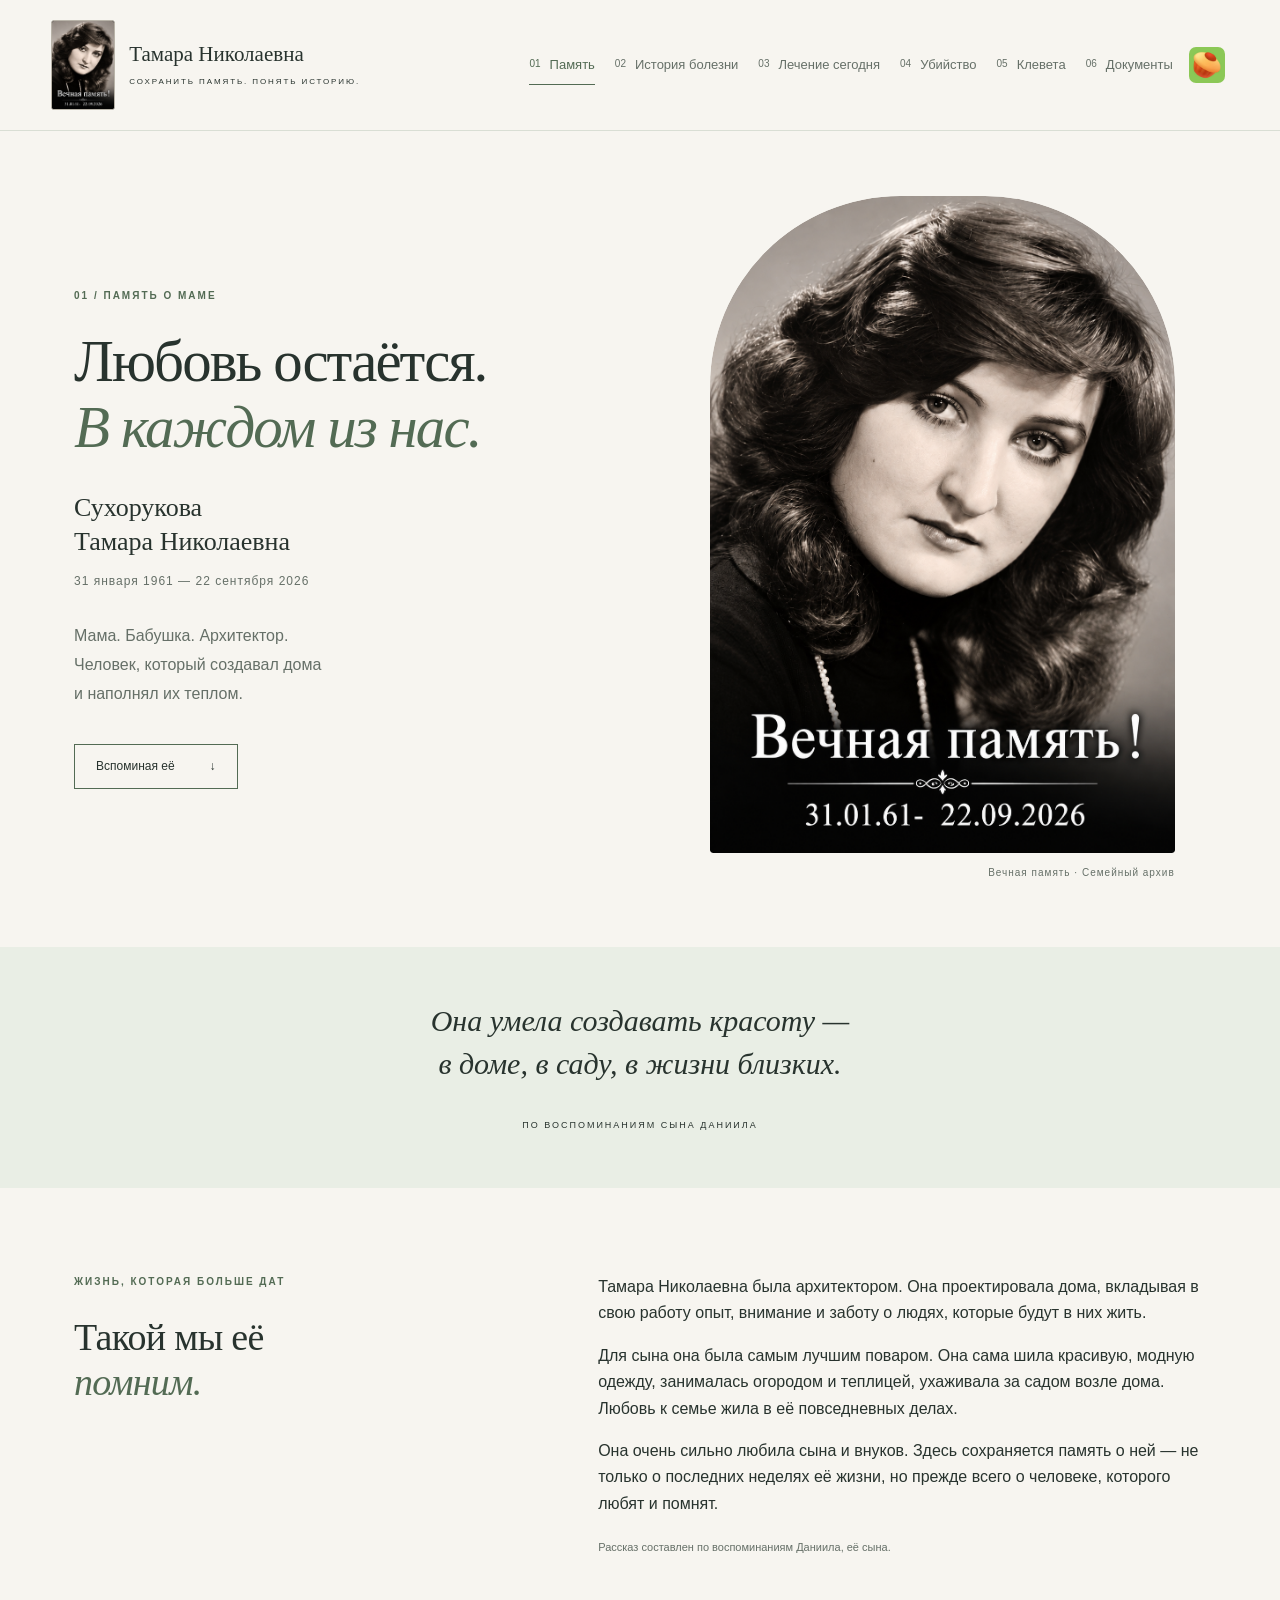
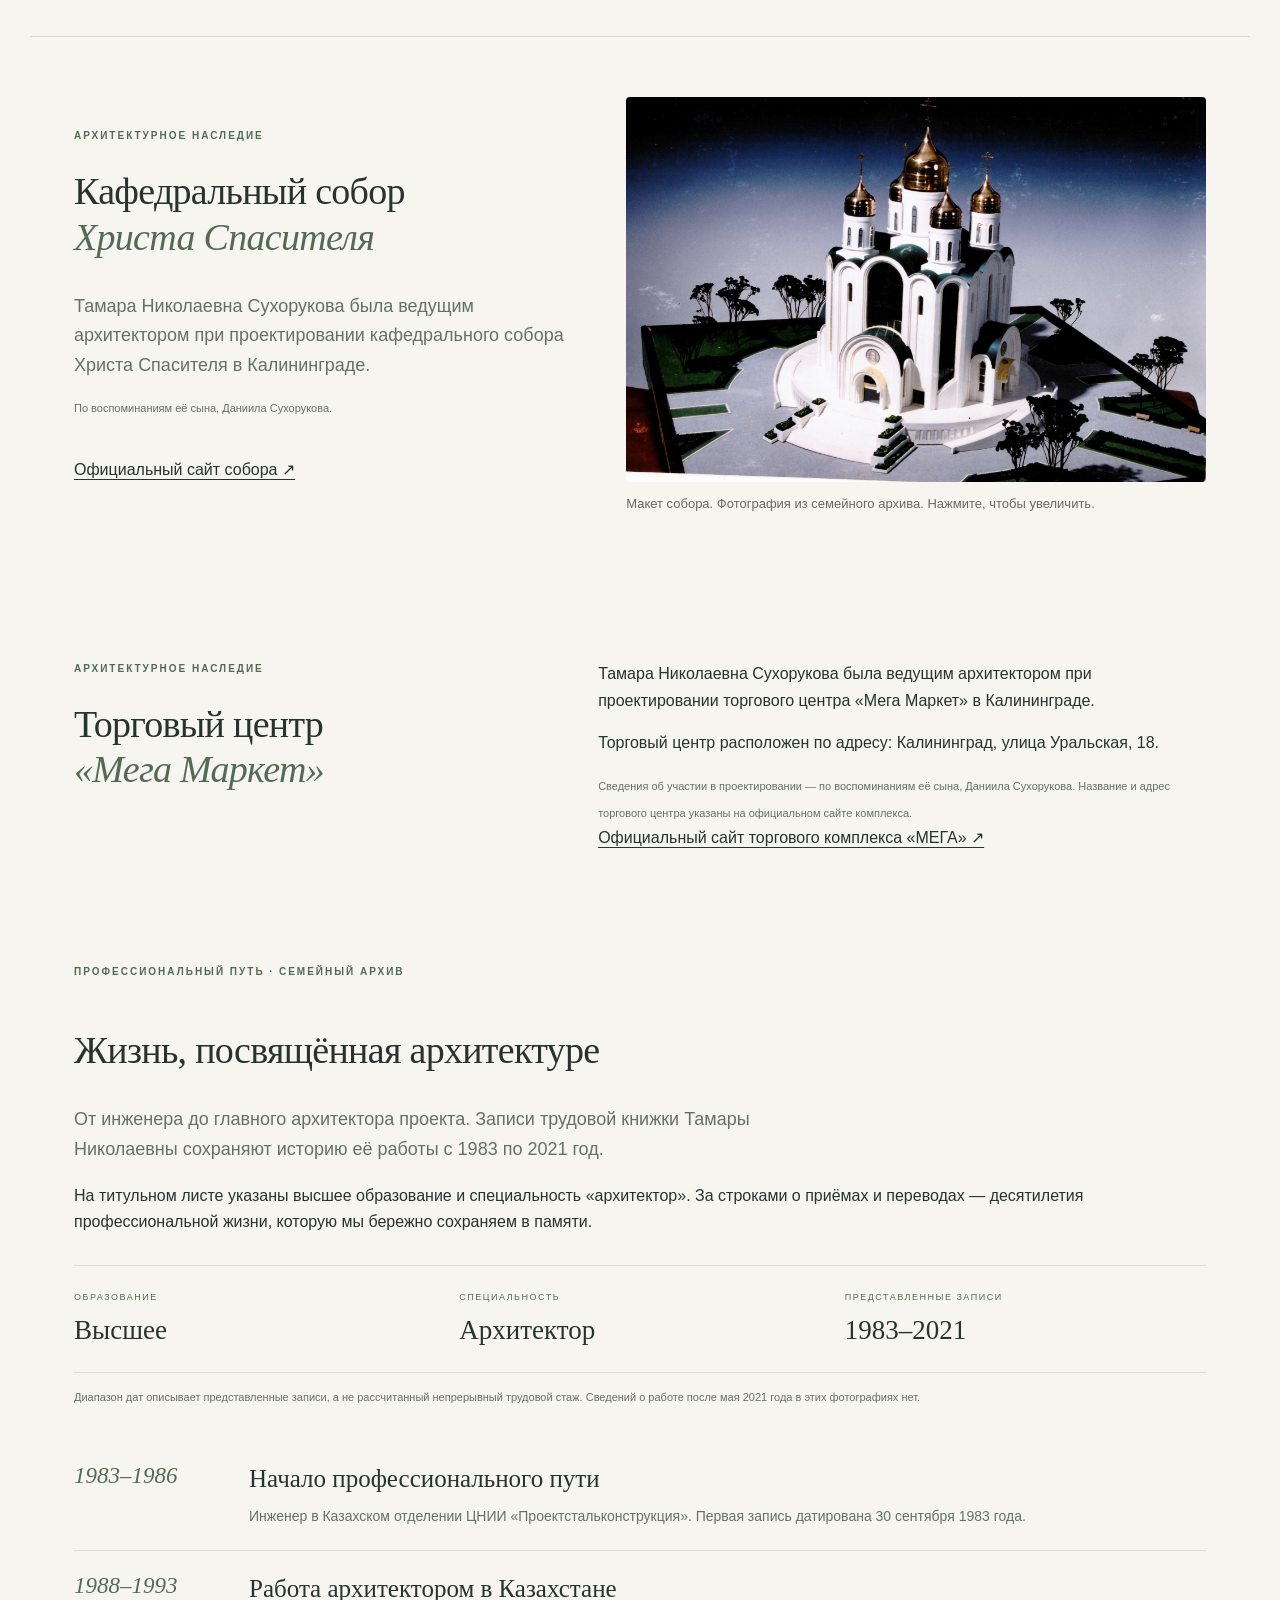
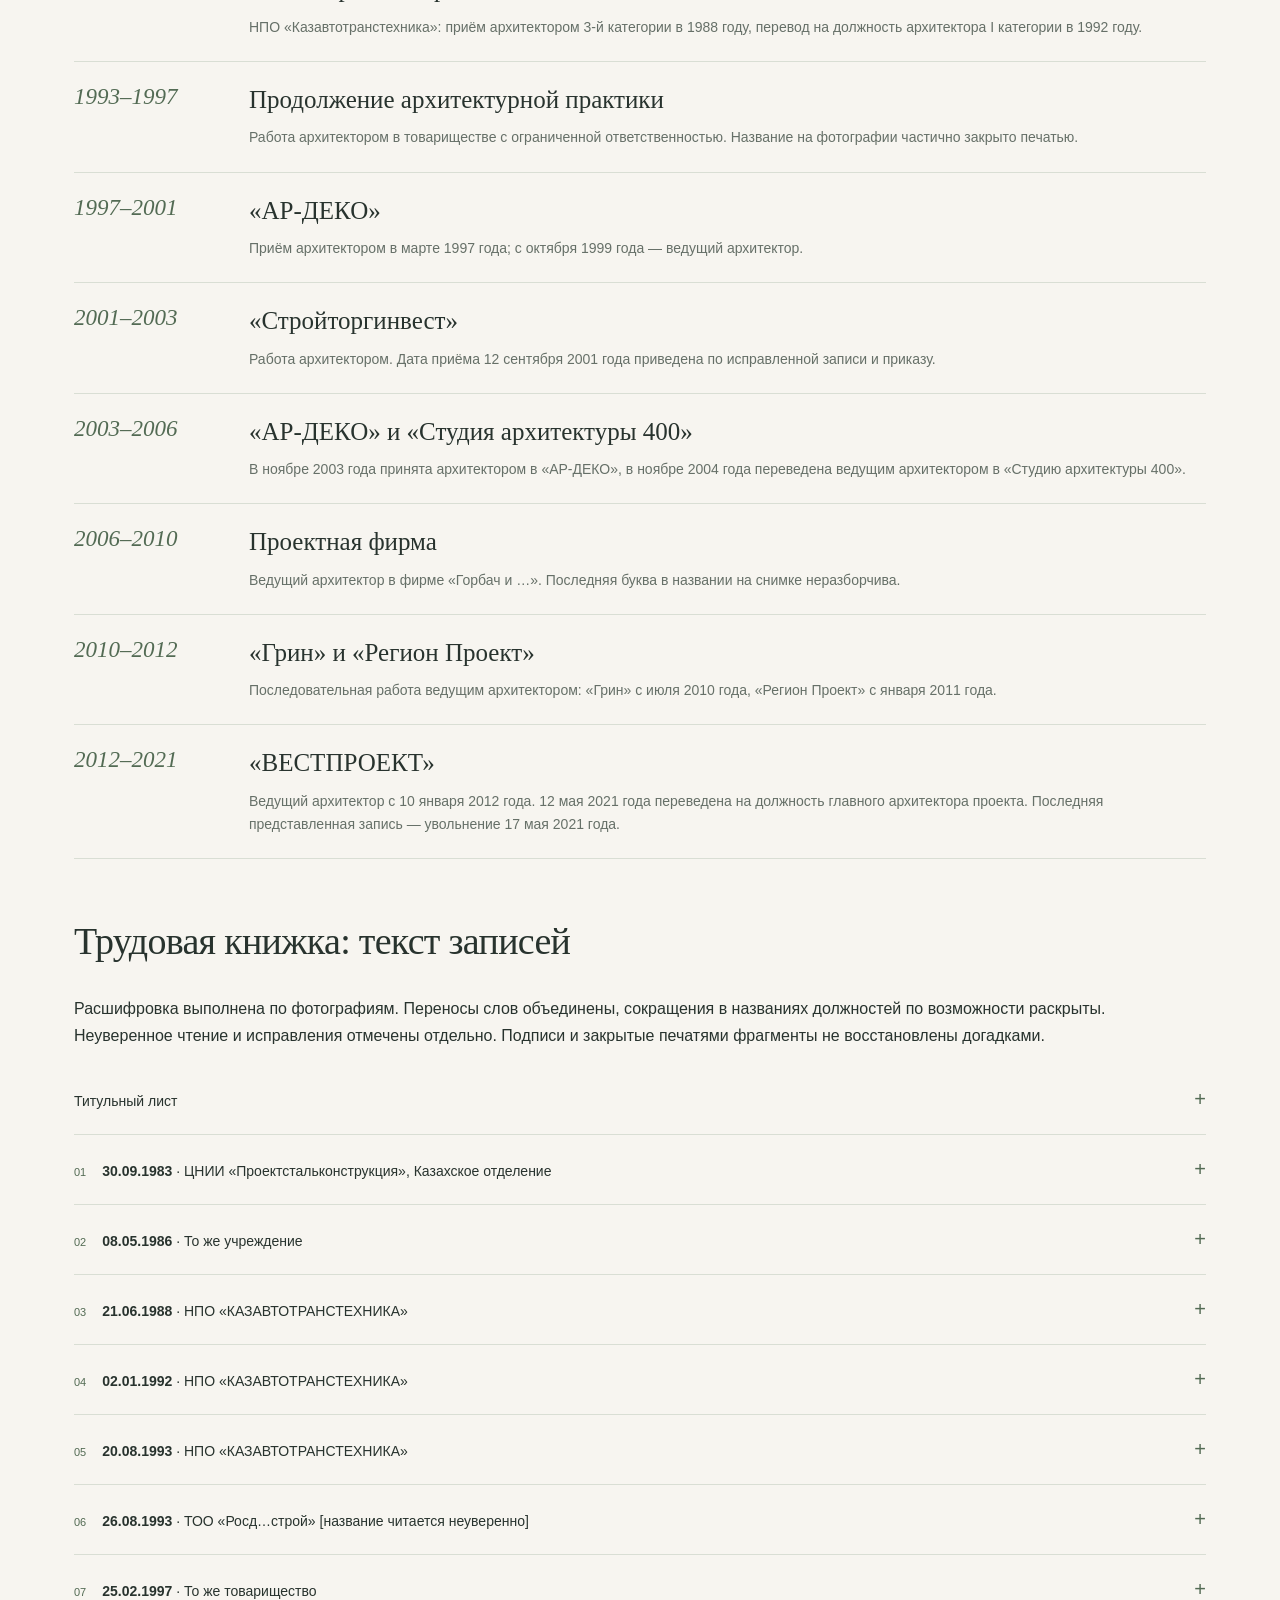
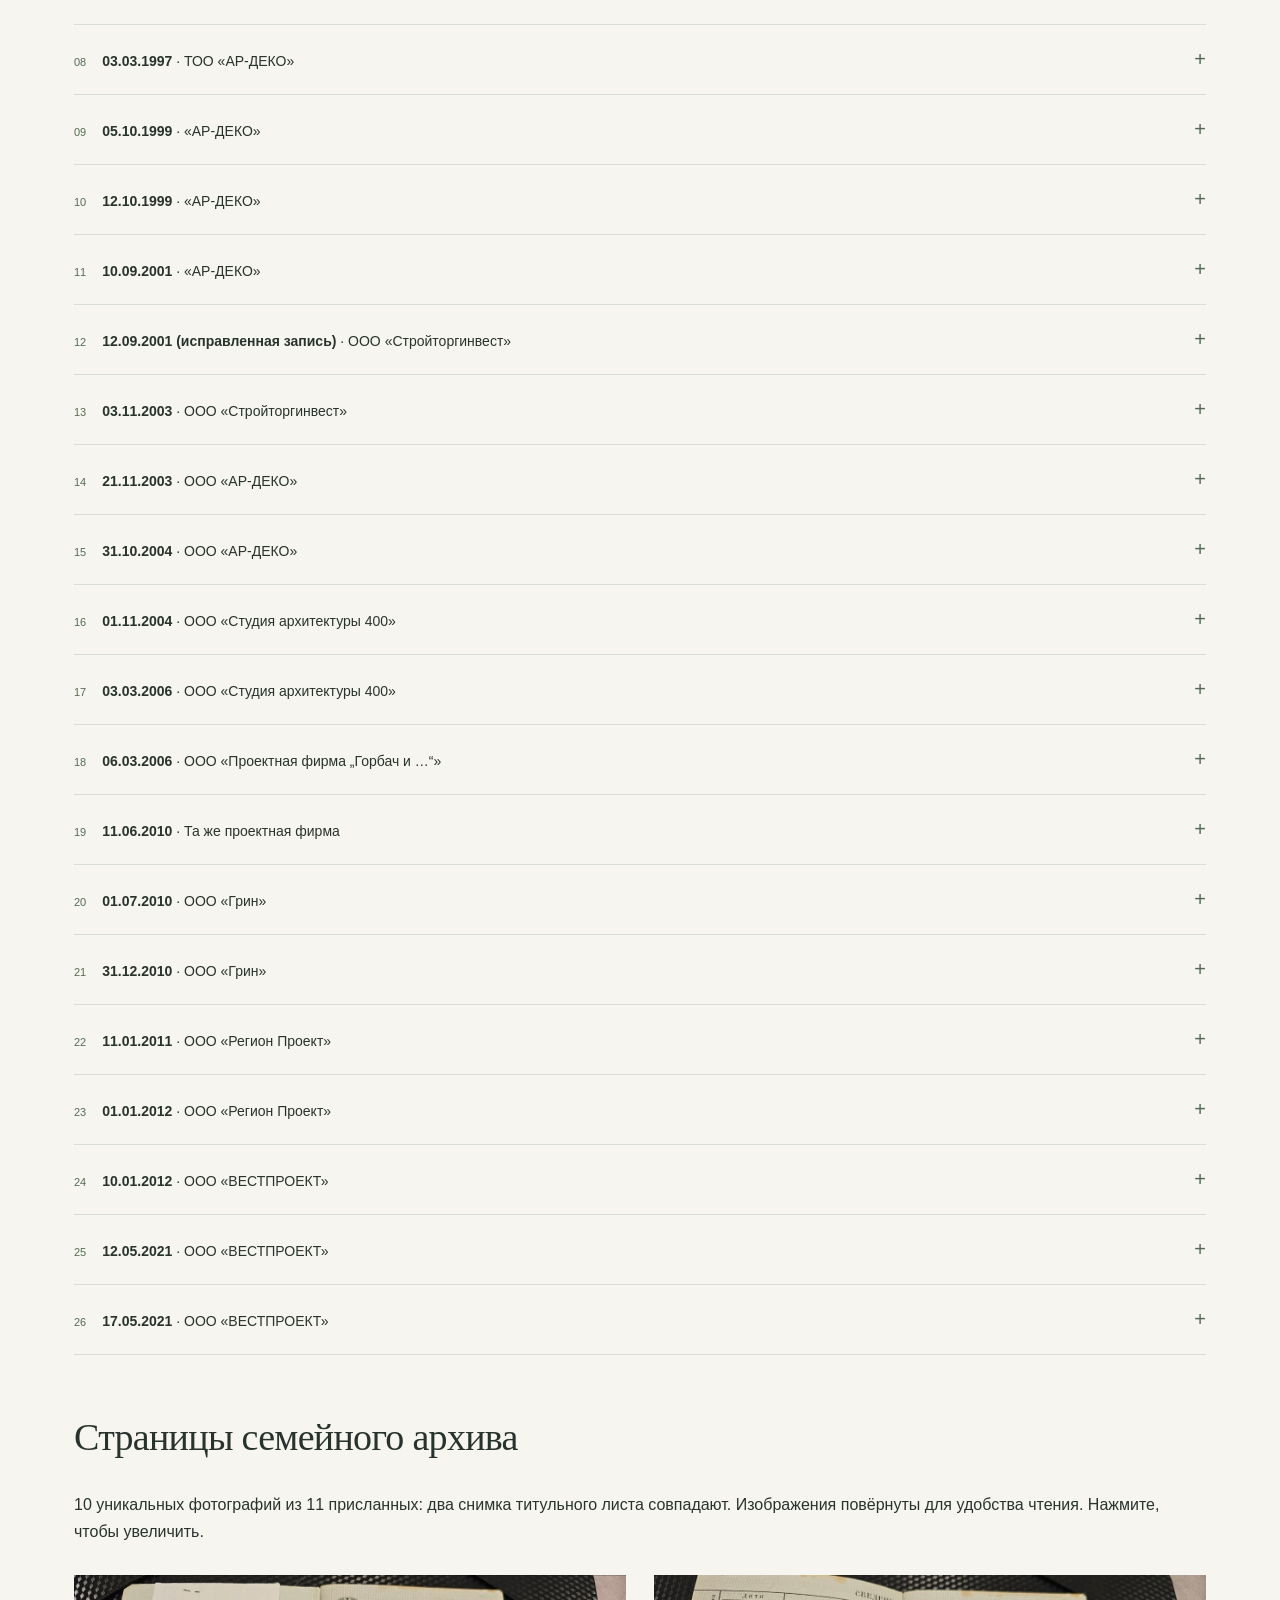
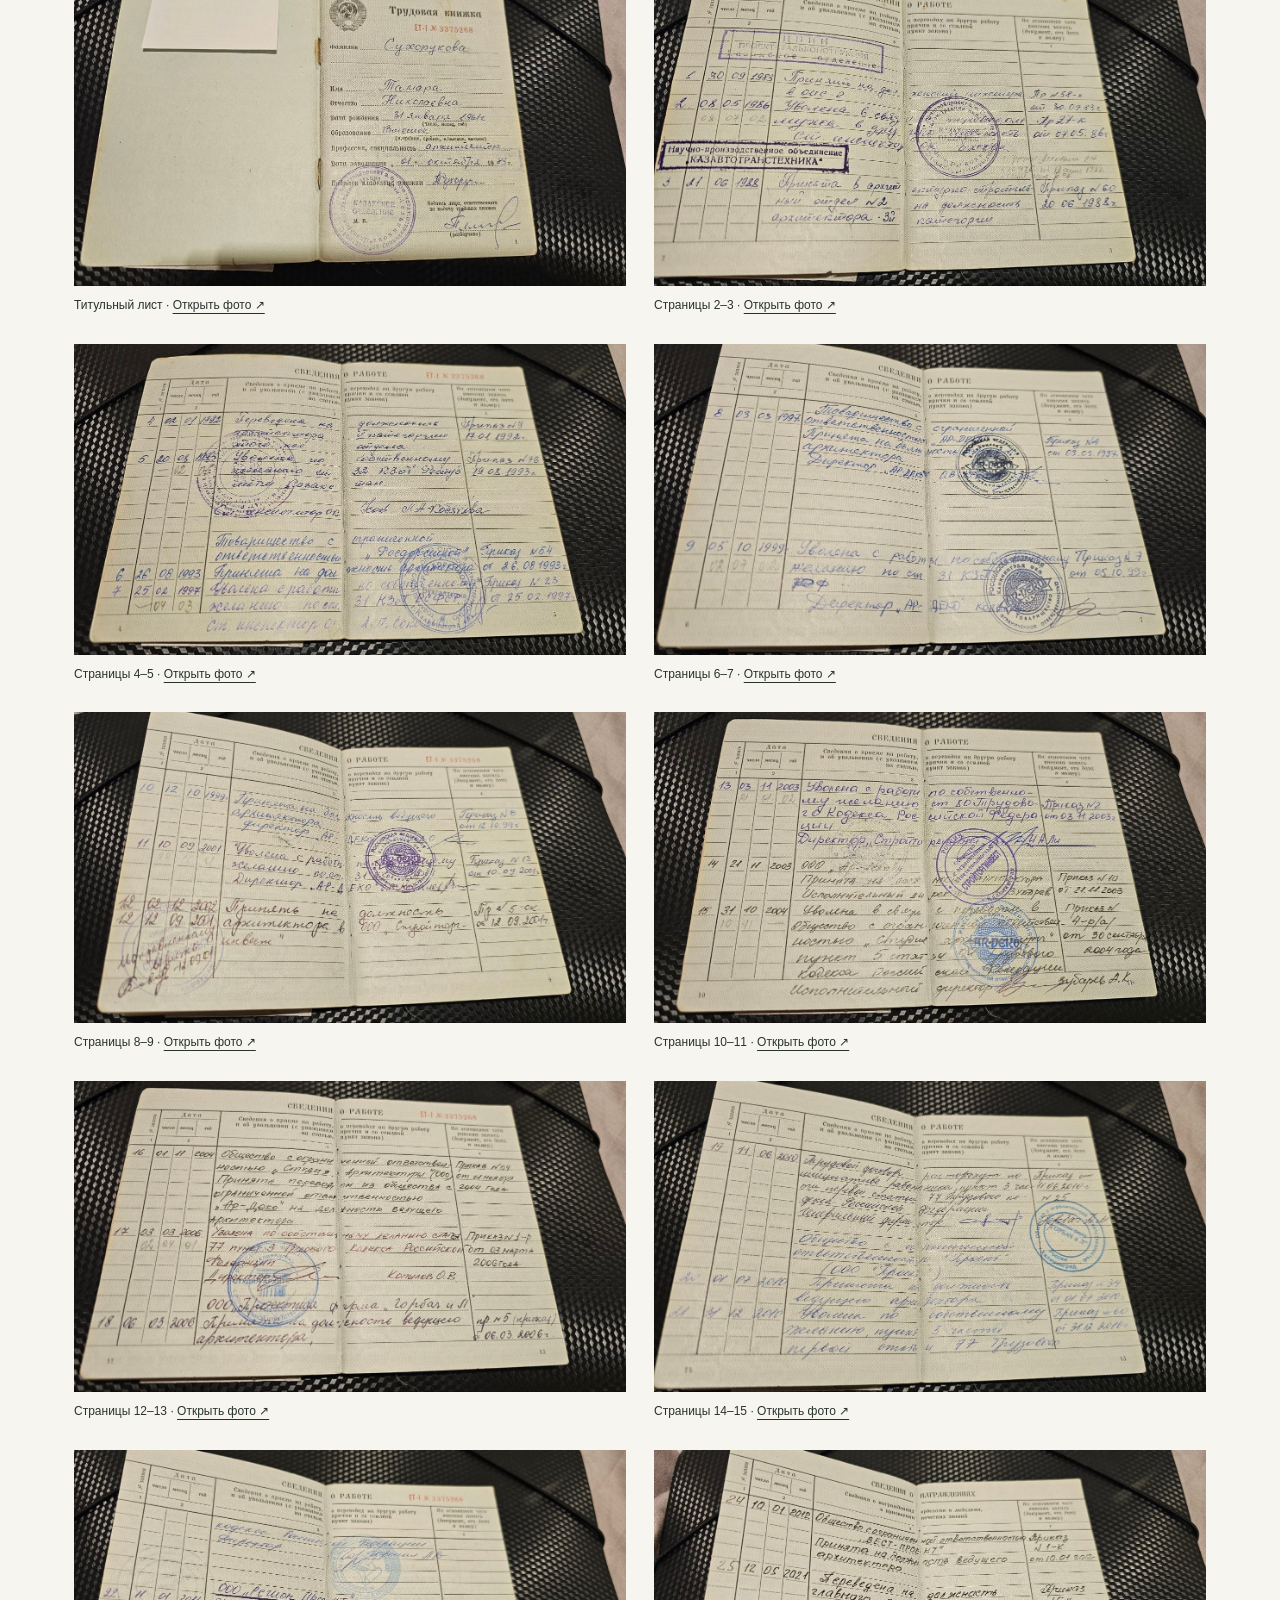
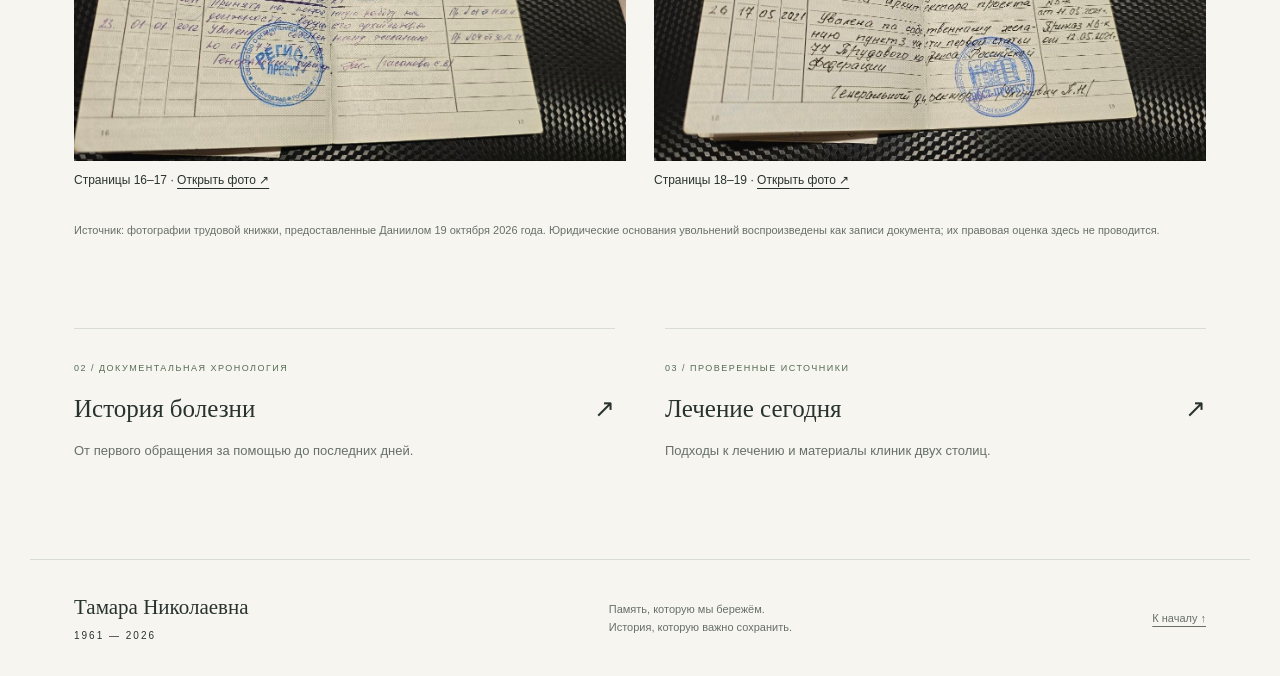
==== commit ee59a796: "Move Pikabu icon into header after Documents" ====
--- a/index.html
+++ b/index.html
@@ -1,8 +1,8 @@
-<!DOCTYPE html><html lang="ru"><head><meta charset="UTF-8"><meta name="viewport" content="width=device-width, initial-scale=1"><meta name="description" content="Памяти Тамары Николаевны Сухоруковой. Семейная история, хронология болезни и проверенные материалы о лечении опухолей большого дуоденального сосочка."><title>Тамара Николаевна — память, история, знание</title><link rel="stylesheet" href="style.css?v=20261125-pikabu"><script src="app.js" defer></script><link rel="stylesheet" href="defamation.css"><script src="defamation.js" defer></script></head><body>
-<a class="skip" href="#main">К содержанию</a><header><a class="brand" href="#memory"><img class="brand-memorial" src="assets/tamara.png" alt="Тамара Николаевна — вечная память" width="64" height="90"><span>Тамара Николаевна<small>СОХРАНИТЬ ПАМЯТЬ. ПОНЯТЬ ИСТОРИЮ.</small></span></a><nav aria-label="Разделы сайта"><a href="#memory" data-page="memory">01 <span>Память</span></a><a href="#history" data-page="history">02 <span>История болезни</span></a><a href="#care" data-page="care">03 <span>Лечение сегодня</span></a><a href="#son" data-page="son">04 <span>Убийство</span></a><a href="#defamation" data-page="defamation">05 <span>Клевета</span></a><a href="#archive" data-page="archive">06 <span>Документы</span></a></nav></header>
+<!DOCTYPE html><html lang="ru"><head><meta charset="UTF-8"><meta name="viewport" content="width=device-width, initial-scale=1"><meta name="description" content="Памяти Тамары Николаевны Сухоруковой. Семейная история, хронология болезни и проверенные материалы о лечении опухолей большого дуоденального сосочка."><title>Тамара Николаевна — память, история, знание</title><link rel="stylesheet" href="style.css?v=20261125-pikabu-header"><script src="app.js" defer></script><link rel="stylesheet" href="defamation.css"><script src="defamation.js" defer></script></head><body>
+<a class="skip" href="#main">К содержанию</a><header><a class="brand" href="#memory"><img class="brand-memorial" src="assets/tamara.png" alt="Тамара Николаевна — вечная память" width="64" height="90"><span>Тамара Николаевна<small>СОХРАНИТЬ ПАМЯТЬ. ПОНЯТЬ ИСТОРИЮ.</small></span></a><nav aria-label="Разделы сайта"><a href="#memory" data-page="memory">01 <span>Память</span></a><a href="#history" data-page="history">02 <span>История болезни</span></a><a href="#care" data-page="care">03 <span>Лечение сегодня</span></a><a href="#son" data-page="son">04 <span>Убийство</span></a><a href="#defamation" data-page="defamation">05 <span>Клевета</span></a><span class="nav-end"><a href="#archive" data-page="archive">06 <span>Документы</span></a><a class="pikabu-post-link" href="https://pikabu.ru/story/lechenie_adenomyi_bds_i_smert_materi_v_kaliningrade_14559352#comments" target="_blank" rel="noopener noreferrer" aria-label="Открыть пост на Пикабу в новой вкладке" title="Пост на Пикабу — открыть в новой вкладке"><img src="assets/pikabu-icon.webp" alt="" width="36" height="36"></a></span></nav></header>
 <main id="main">
 <section id="memory" class="page">
-<div class="hero wrap"><div class="hero-copy"><p class="eyebrow">01 / ПАМЯТЬ О МАМЕ</p><h1>Любовь остаётся.<br><em>В каждом из нас.</em></h1><p class="fullname">Сухорукова<br>Тамара Николаевна</p><p class="dates">31 января 1961 — 22 сентября 2026</p><p class="lead">Мама. Бабушка. Архитектор.<br>Человек, который создавал дома<br>и наполнял их теплом.</p><div class="memory-actions"><a class="button" href="#her-life">Вспоминая её <span>↓</span></a><a class="pikabu-post-link" href="https://pikabu.ru/story/lechenie_adenomyi_bds_i_smert_materi_v_kaliningrade_14559352#comments" target="_blank" rel="noopener noreferrer" aria-label="Открыть пост на Пикабу в новой вкладке" title="Пост на Пикабу — открыть в новой вкладке"><img src="assets/pikabu-icon.webp" alt="" width="48" height="48"></a></div></div><figure class="portrait"><button class="photo-open" data-photo="assets/tamara.png" data-caption="Мемориальный портрет из семейного архива. Ранее подготовленное художественное оформление фотографии." aria-label="Увеличить мемориальный портрет"><img src="assets/tamara.png" alt="Мемориальный портрет Тамары Николаевны Сухоруковой"></button><figcaption>Вечная память · Семейный архив</figcaption></figure></div>
+<div class="hero wrap"><div class="hero-copy"><p class="eyebrow">01 / ПАМЯТЬ О МАМЕ</p><h1>Любовь остаётся.<br><em>В каждом из нас.</em></h1><p class="fullname">Сухорукова<br>Тамара Николаевна</p><p class="dates">31 января 1961 — 22 сентября 2026</p><p class="lead">Мама. Бабушка. Архитектор.<br>Человек, который создавал дома<br>и наполнял их теплом.</p><a class="button" href="#her-life">Вспоминая её <span>↓</span></a></div><figure class="portrait"><button class="photo-open" data-photo="assets/tamara.png" data-caption="Мемориальный портрет из семейного архива. Ранее подготовленное художественное оформление фотографии." aria-label="Увеличить мемориальный портрет"><img src="assets/tamara.png" alt="Мемориальный портрет Тамары Николаевны Сухоруковой"></button><figcaption>Вечная память · Семейный архив</figcaption></figure></div>
 <div class="memory-band"><p>Она умела создавать красоту —<br>в доме, в саду, в жизни близких.</p><span>ПО ВОСПОМИНАНИЯМ СЫНА ДАНИИЛА</span></div>
 <div id="her-life" class="wrap life"><div><p class="eyebrow">ЖИЗНЬ, КОТОРАЯ БОЛЬШЕ ДАТ</p><h2>Такой мы её<br><em>помним.</em></h2></div><div class="life-text"><p>Тамара Николаевна была архитектором. Она проектировала дома, вкладывая в свою работу опыт, внимание и заботу о людях, которые будут в них жить.</p><p>Для сына она была самым лучшим поваром. Она сама шила красивую, модную одежду, занималась огородом и теплицей, ухаживала за садом возле дома. Любовь к семье жила в её повседневных делах.</p><p>Она очень сильно любила сына и внуков. Здесь сохраняется память о ней — не только о последних неделях её жизни, но прежде всего о человеке, которого любят и помнят.</p><small>Рассказ составлен по воспоминаниям Даниила, её сына.</small></div></div>
 <section id="cathedral" class="wrap cathedral"><div><p class="eyebrow">АРХИТЕКТУРНОЕ НАСЛЕДИЕ</p><h2>Кафедральный собор<br><em>Христа Спасителя</em></h2><p class="intro-text">Тамара Николаевна Сухорукова была ведущим архитектором при проектировании кафедрального собора Христа Спасителя в Калининграде.</p><p class="small">По воспоминаниям её сына, Даниила Сухорукова.</p><a href="https://soborkld.ru/" target="_blank" rel="noopener noreferrer">Официальный сайт собора ↗</a></div><figure><button class="photo-open" data-photo="assets/christ-saviour-cathedral.jpg" data-caption="Макет кафедрального собора Христа Спасителя. Фотография предоставлена Даниилом Сухоруковым."><img src="assets/christ-saviour-cathedral.jpg" alt="Архитектурный макет кафедрального собора Христа Спасителя" loading="lazy" width="1923" height="1280"></button><figcaption>Макет собора. Фотография из семейного архива. Нажмите, чтобы увеличить.</figcaption></figure></section>
--- a/style.css
+++ b/style.css
@@ -7,11 +7,12 @@
 
 .brand-memorial{display:block;width:64px;height:90px;object-fit:contain;flex:0 0 64px;border:1px solid #b9b4a9;border-radius:3px;background:#171717}.brand{min-width:0}@media(max-width:600px){.brand-memorial{width:57px;height:81px;flex-basis:57px}.brand{gap:12px}}
 
-/* Homepage links */
-.memory-actions{display:flex;align-items:center;flex-wrap:wrap;gap:16px}
-.pikabu-post-link{display:inline-flex;flex:0 0 48px;width:48px;height:48px;border-radius:10px;overflow:hidden}
-.pikabu-post-link img{display:block;width:100%;height:100%}
-.pikabu-post-link:hover{box-shadow:0 0 0 2px var(--green)}
+/* Header post link */
+header nav{align-items:center}
+header nav .nav-end{display:inline-flex;align-items:center;gap:12px;white-space:nowrap}
+header nav .pikabu-post-link{display:inline-flex;flex:0 0 44px;width:44px;height:44px;padding:4px;border:0;border-radius:10px;justify-content:center;gap:0}
+.pikabu-post-link img{display:block;width:36px;height:36px;border-radius:7px}
+.pikabu-post-link:hover{background:var(--pale)}
 
 /* Documents archive */
 .archive-breadcrumb{font-size:1rem;margin-bottom:28px;color:var(--muted);display:flex;flex-wrap:wrap;gap:10px}
